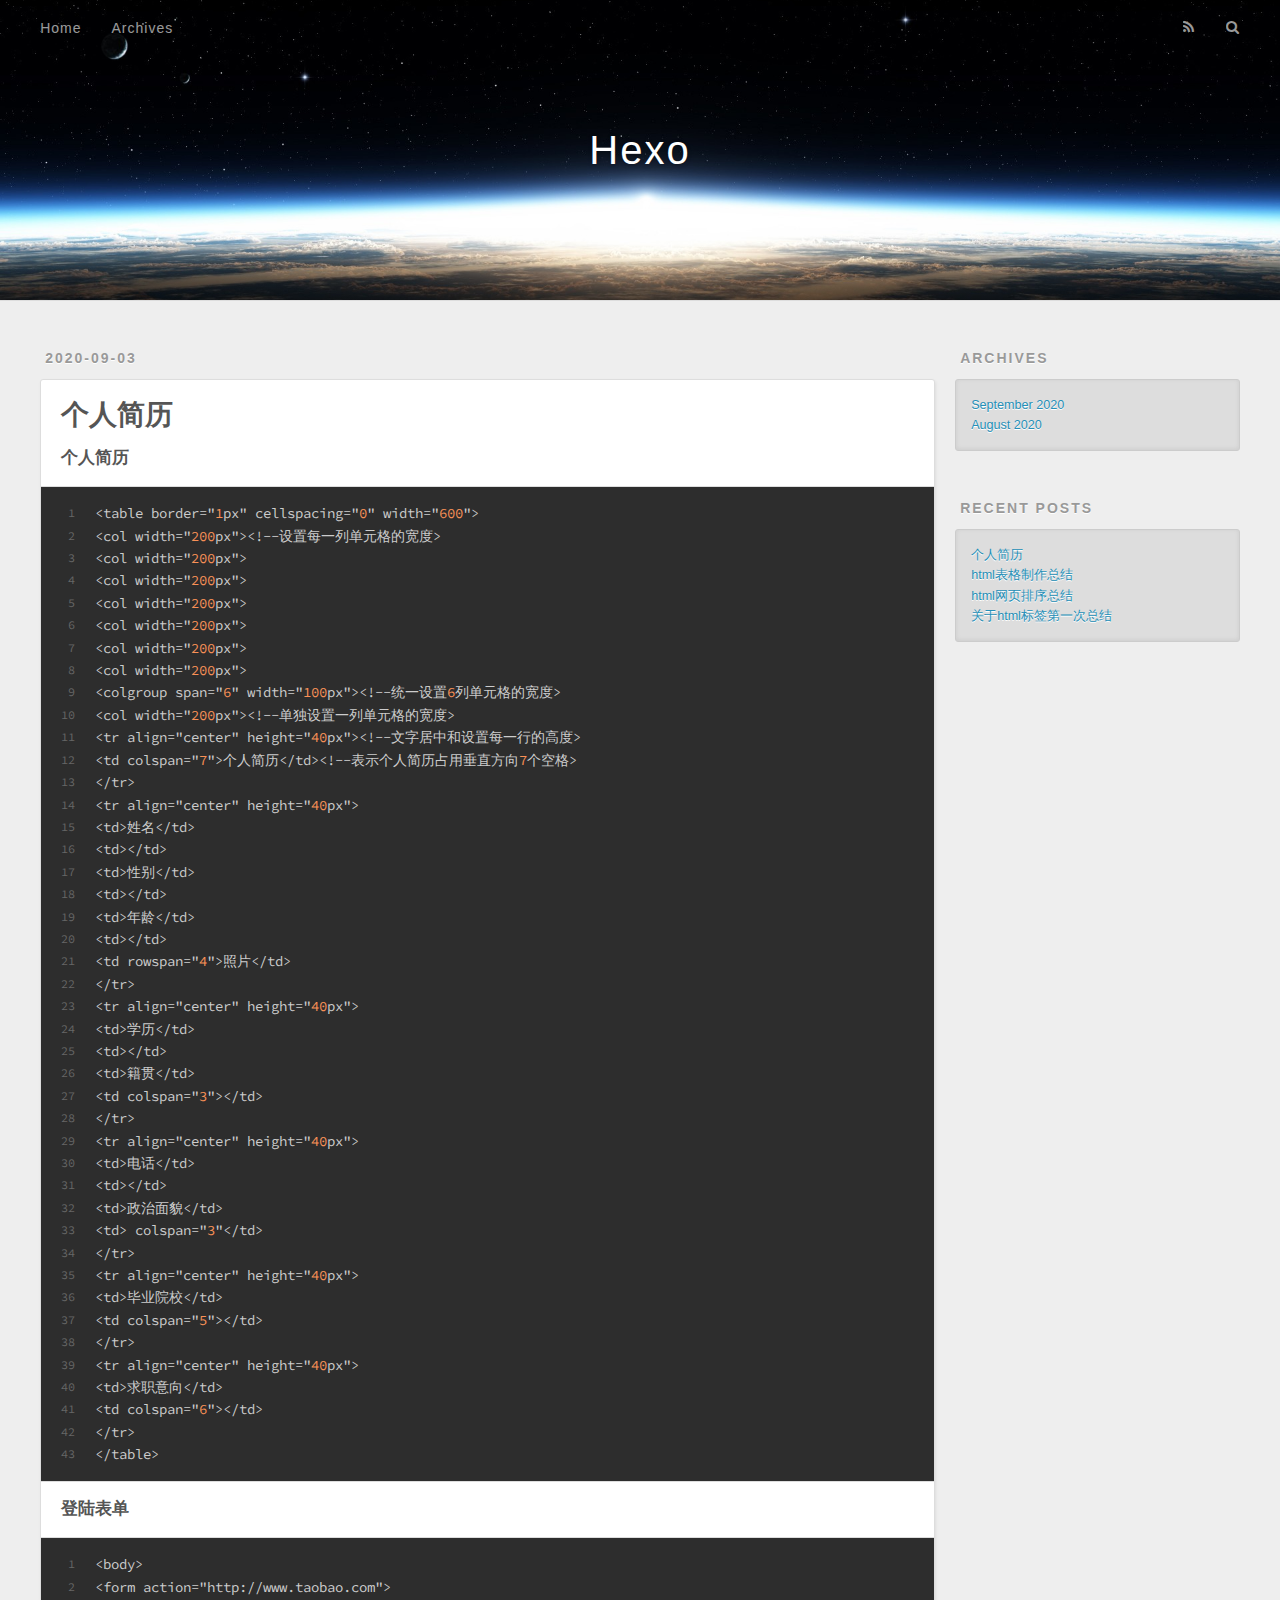
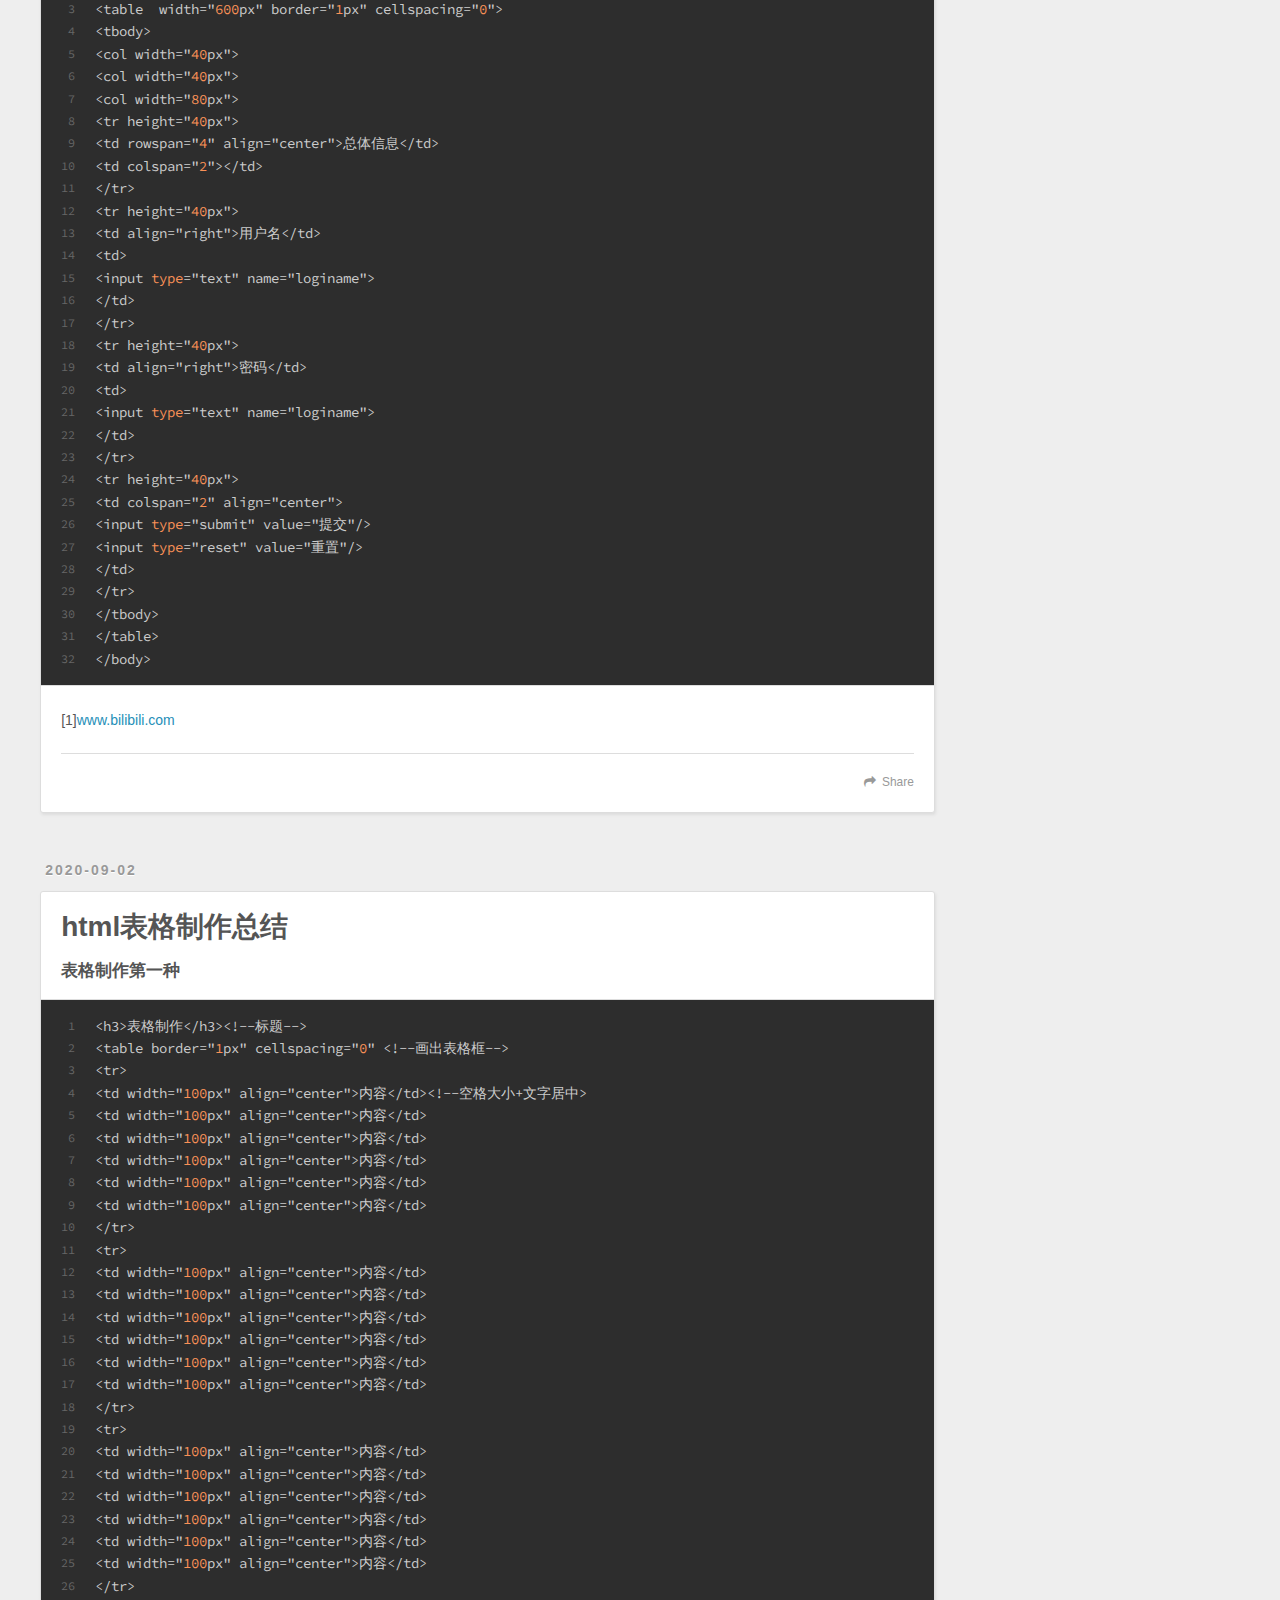
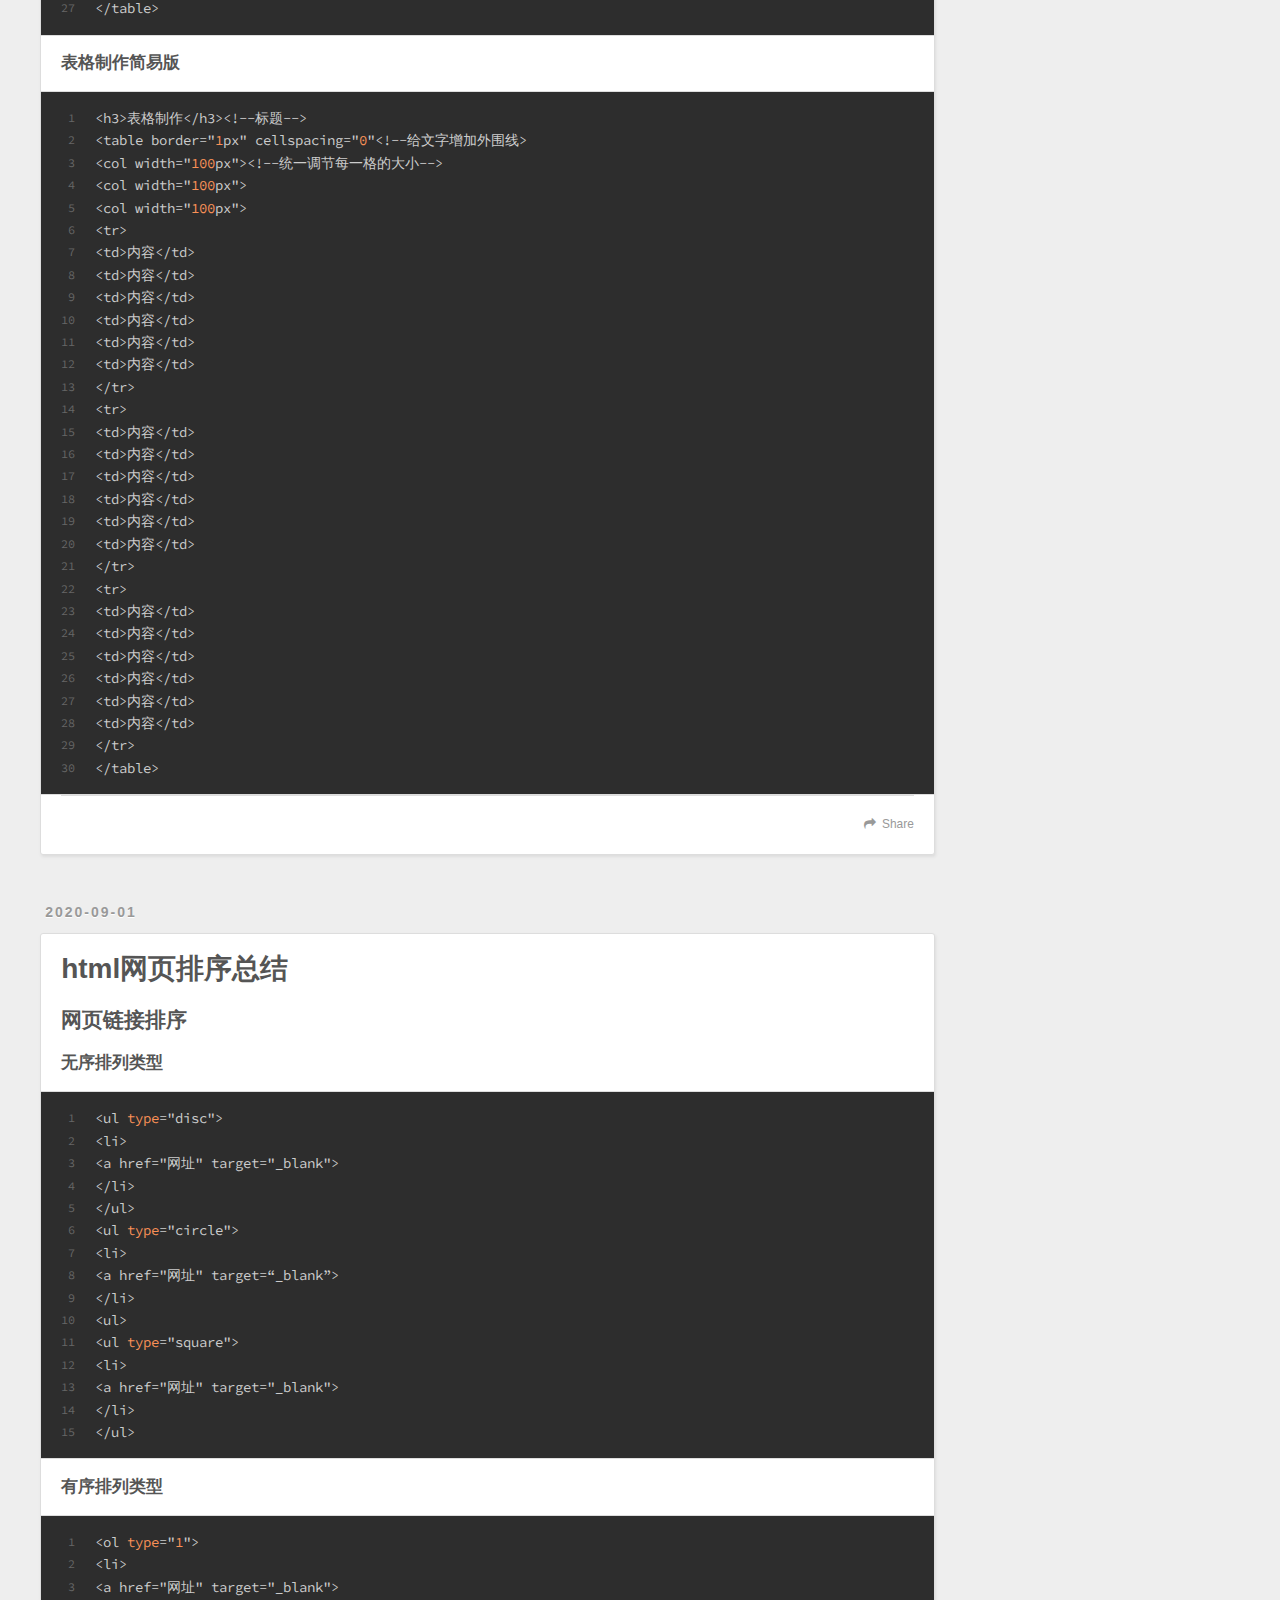
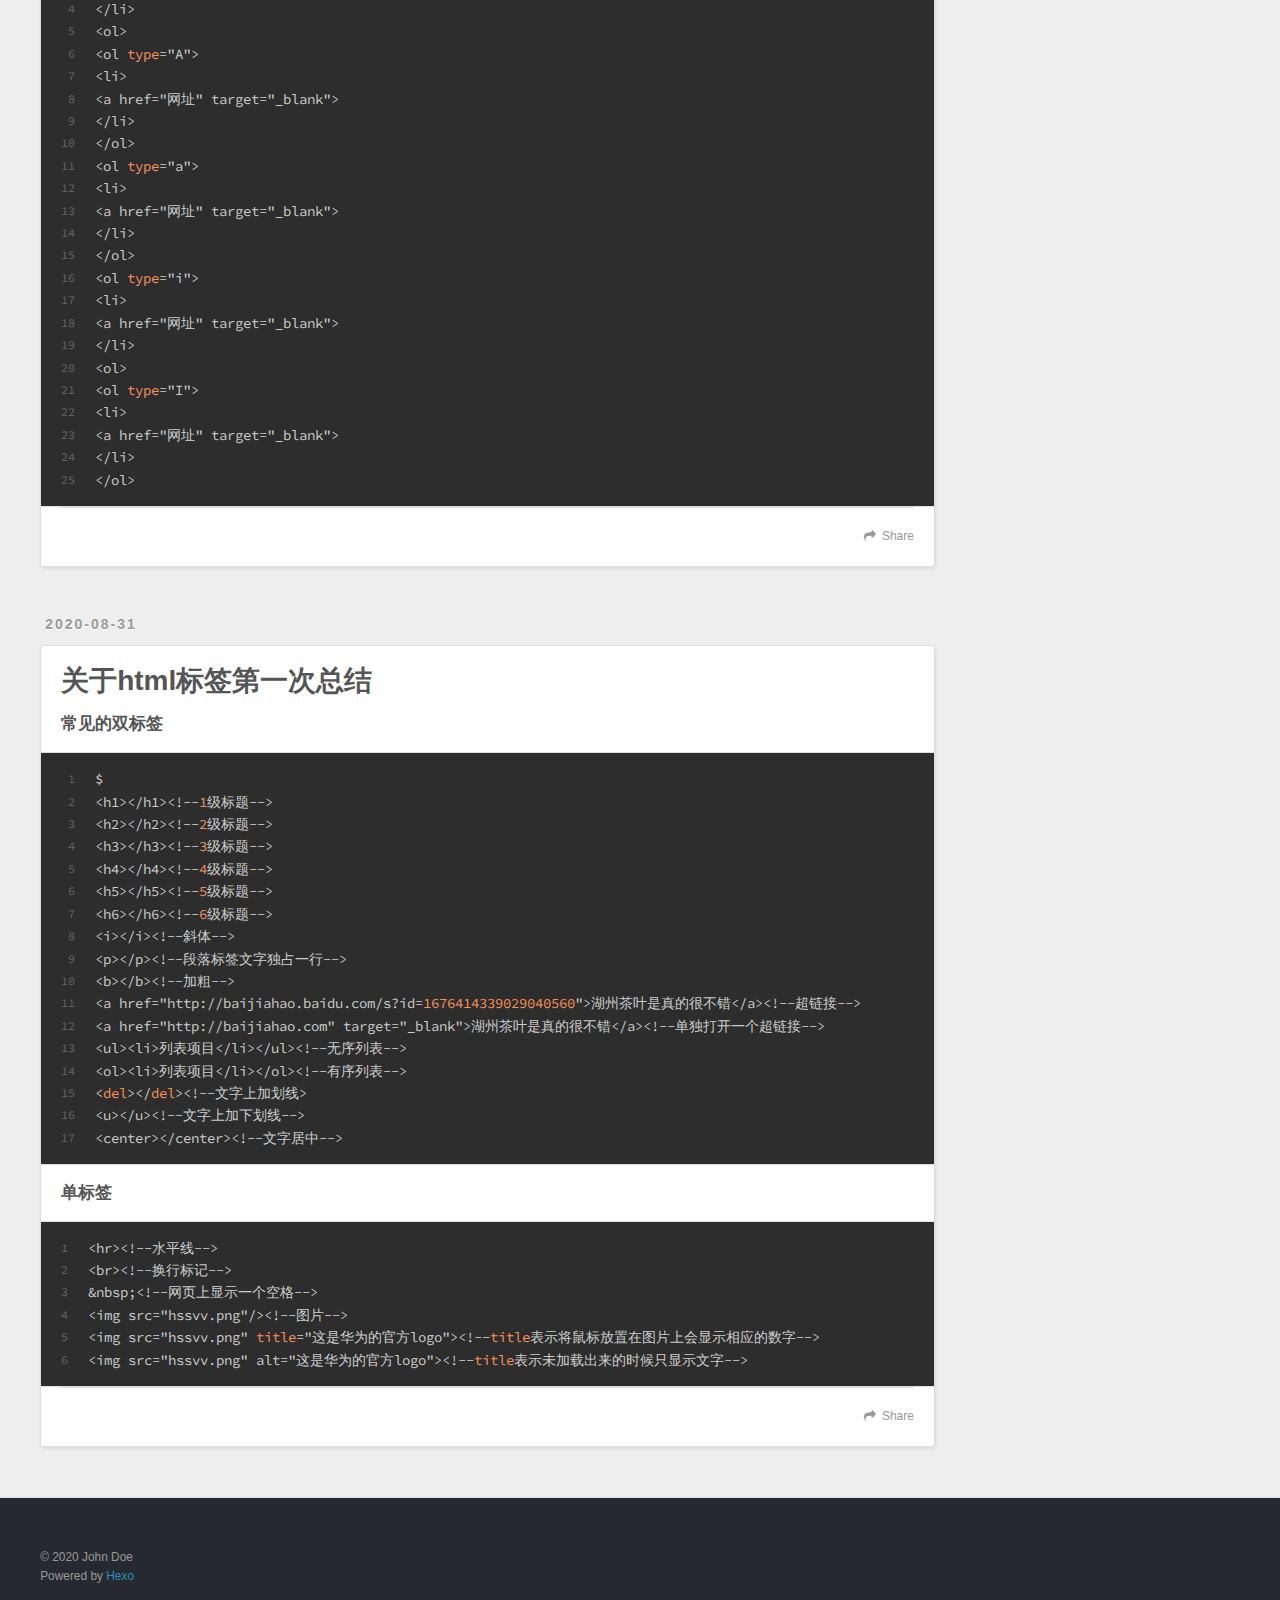
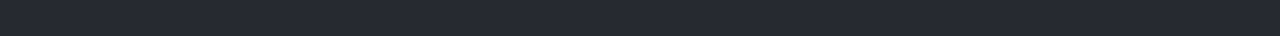
==== index.html @ 6d87da8f "Site updated: 2020-09-03 15:52:38" ====
<!DOCTYPE html>
<html>
<head>
  <meta charset="utf-8">
  

  
  <title>Hexo</title>
  <meta name="viewport" content="width=device-width, initial-scale=1, maximum-scale=1">
  <meta property="og:type" content="website">
<meta property="og:title" content="Hexo">
<meta property="og:url" content="http://example.com/index.html">
<meta property="og:site_name" content="Hexo">
<meta property="og:locale" content="en_US">
<meta property="article:author" content="John Doe">
<meta name="twitter:card" content="summary">
  
    <link rel="alternate" href="/atom.xml" title="Hexo" type="application/atom+xml">
  
  
    <link rel="icon" href="/favicon.png">
  
  
    <link href="//fonts.googleapis.com/css?family=Source+Code+Pro" rel="stylesheet" type="text/css">
  
  
<link rel="stylesheet" href="/css/style.css">

<meta name="generator" content="Hexo 5.1.1"></head>

<body>
  <div id="container">
    <div id="wrap">
      <header id="header">
  <div id="banner"></div>
  <div id="header-outer" class="outer">
    <div id="header-title" class="inner">
      <h1 id="logo-wrap">
        <a href="/" id="logo">Hexo</a>
      </h1>
      
    </div>
    <div id="header-inner" class="inner">
      <nav id="main-nav">
        <a id="main-nav-toggle" class="nav-icon"></a>
        
          <a class="main-nav-link" href="/">Home</a>
        
          <a class="main-nav-link" href="/archives">Archives</a>
        
      </nav>
      <nav id="sub-nav">
        
          <a id="nav-rss-link" class="nav-icon" href="/atom.xml" title="RSS Feed"></a>
        
        <a id="nav-search-btn" class="nav-icon" title="Search"></a>
      </nav>
      <div id="search-form-wrap">
        <form action="//google.com/search" method="get" accept-charset="UTF-8" class="search-form"><input type="search" name="q" class="search-form-input" placeholder="Search"><button type="submit" class="search-form-submit">&#xF002;</button><input type="hidden" name="sitesearch" value="http://example.com"></form>
      </div>
    </div>
  </div>
</header>
      <div class="outer">
        <section id="main">
  
    <article id="post-个人简历" class="article article-type-post" itemscope itemprop="blogPost">
  <div class="article-meta">
    <a href="/2020/09/03/%E4%B8%AA%E4%BA%BA%E7%AE%80%E5%8E%86/" class="article-date">
  <time datetime="2020-09-03T00:51:09.000Z" itemprop="datePublished">2020-09-03</time>
</a>
    
  </div>
  <div class="article-inner">
    
    
      <header class="article-header">
        
  
    <h1 itemprop="name">
      <a class="article-title" href="/2020/09/03/%E4%B8%AA%E4%BA%BA%E7%AE%80%E5%8E%86/">个人简历</a>
    </h1>
  

      </header>
    
    <div class="article-entry" itemprop="articleBody">
      
        <h4 id="个人简历"><a href="#个人简历" class="headerlink" title="个人简历"></a>个人简历</h4><figure class="highlight bat"><table><tr><td class="gutter"><pre><span class="line">1</span><br><span class="line">2</span><br><span class="line">3</span><br><span class="line">4</span><br><span class="line">5</span><br><span class="line">6</span><br><span class="line">7</span><br><span class="line">8</span><br><span class="line">9</span><br><span class="line">10</span><br><span class="line">11</span><br><span class="line">12</span><br><span class="line">13</span><br><span class="line">14</span><br><span class="line">15</span><br><span class="line">16</span><br><span class="line">17</span><br><span class="line">18</span><br><span class="line">19</span><br><span class="line">20</span><br><span class="line">21</span><br><span class="line">22</span><br><span class="line">23</span><br><span class="line">24</span><br><span class="line">25</span><br><span class="line">26</span><br><span class="line">27</span><br><span class="line">28</span><br><span class="line">29</span><br><span class="line">30</span><br><span class="line">31</span><br><span class="line">32</span><br><span class="line">33</span><br><span class="line">34</span><br><span class="line">35</span><br><span class="line">36</span><br><span class="line">37</span><br><span class="line">38</span><br><span class="line">39</span><br><span class="line">40</span><br><span class="line">41</span><br><span class="line">42</span><br><span class="line">43</span><br></pre></td><td class="code"><pre><span class="line">&lt;table border=&quot;<span class="number">1</span>px&quot; cellspacing=&quot;<span class="number">0</span>&quot; width=&quot;<span class="number">600</span>&quot;&gt;</span><br><span class="line">&lt;col width=&quot;<span class="number">200</span>px&quot;&gt;&lt;!--设置每一列单元格的宽度&gt;</span><br><span class="line">&lt;col width=&quot;<span class="number">200</span>px&quot;&gt;</span><br><span class="line">&lt;col width=&quot;<span class="number">200</span>px&quot;&gt;</span><br><span class="line">&lt;col width=&quot;<span class="number">200</span>px&quot;&gt;</span><br><span class="line">&lt;col width=&quot;<span class="number">200</span>px&quot;&gt;</span><br><span class="line">&lt;col width=&quot;<span class="number">200</span>px&quot;&gt;</span><br><span class="line">&lt;col width=&quot;<span class="number">200</span>px&quot;&gt;</span><br><span class="line">&lt;colgroup span=&quot;<span class="number">6</span>&quot; width=&quot;<span class="number">100</span>px&quot;&gt;&lt;!--统一设置<span class="number">6</span>列单元格的宽度&gt;</span><br><span class="line">&lt;col width=&quot;<span class="number">200</span>px&quot;&gt;&lt;!--单独设置一列单元格的宽度&gt;</span><br><span class="line">&lt;tr align=&quot;center&quot; height=&quot;<span class="number">40</span>px&quot;&gt;&lt;!--文字居中和设置每一行的高度&gt;</span><br><span class="line">&lt;td colspan=&quot;<span class="number">7</span>&quot;&gt;个人简历&lt;/td&gt;&lt;!--表示个人简历占用垂直方向<span class="number">7</span>个空格&gt;</span><br><span class="line">&lt;/tr&gt;</span><br><span class="line">&lt;tr align=&quot;center&quot; height=&quot;<span class="number">40</span>px&quot;&gt;</span><br><span class="line">&lt;td&gt;姓名&lt;/td&gt;</span><br><span class="line">&lt;td&gt;&lt;/td&gt;</span><br><span class="line">&lt;td&gt;性别&lt;/td&gt;</span><br><span class="line">&lt;td&gt;&lt;/td&gt;</span><br><span class="line">&lt;td&gt;年龄&lt;/td&gt;</span><br><span class="line">&lt;td&gt;&lt;/td&gt;</span><br><span class="line">&lt;td rowspan=&quot;<span class="number">4</span>&quot;&gt;照片&lt;/td&gt;</span><br><span class="line">&lt;/tr&gt;</span><br><span class="line">&lt;tr align=&quot;center&quot; height=&quot;<span class="number">40</span>px&quot;&gt;</span><br><span class="line">&lt;td&gt;学历&lt;/td&gt;</span><br><span class="line">&lt;td&gt;&lt;/td&gt;</span><br><span class="line">&lt;td&gt;籍贯&lt;/td&gt;</span><br><span class="line">&lt;td colspan=&quot;<span class="number">3</span>&quot;&gt;&lt;/td&gt;</span><br><span class="line">&lt;/tr&gt;</span><br><span class="line">&lt;tr align=&quot;center&quot; height=&quot;<span class="number">40</span>px&quot;&gt;</span><br><span class="line">&lt;td&gt;电话&lt;/td&gt;</span><br><span class="line">&lt;td&gt;&lt;/td&gt;</span><br><span class="line">&lt;td&gt;政治面貌&lt;/td&gt;</span><br><span class="line">&lt;td&gt; colspan=&quot;<span class="number">3</span>&quot;&lt;/td&gt;</span><br><span class="line">&lt;/tr&gt;</span><br><span class="line">&lt;tr align=&quot;center&quot; height=&quot;<span class="number">40</span>px&quot;&gt;</span><br><span class="line">&lt;td&gt;毕业院校&lt;/td&gt;</span><br><span class="line">&lt;td colspan=&quot;<span class="number">5</span>&quot;&gt;&lt;/td&gt;</span><br><span class="line">&lt;/tr&gt;</span><br><span class="line">&lt;tr align=&quot;center&quot; height=&quot;<span class="number">40</span>px&quot;&gt;</span><br><span class="line">&lt;td&gt;求职意向&lt;/td&gt;</span><br><span class="line">&lt;td colspan=&quot;<span class="number">6</span>&quot;&gt;&lt;/td&gt;</span><br><span class="line">&lt;/tr&gt;</span><br><span class="line">&lt;/table&gt;</span><br></pre></td></tr></table></figure>
<h4 id="登陆表单"><a href="#登陆表单" class="headerlink" title="登陆表单"></a>登陆表单</h4><figure class="highlight bat"><table><tr><td class="gutter"><pre><span class="line">1</span><br><span class="line">2</span><br><span class="line">3</span><br><span class="line">4</span><br><span class="line">5</span><br><span class="line">6</span><br><span class="line">7</span><br><span class="line">8</span><br><span class="line">9</span><br><span class="line">10</span><br><span class="line">11</span><br><span class="line">12</span><br><span class="line">13</span><br><span class="line">14</span><br><span class="line">15</span><br><span class="line">16</span><br><span class="line">17</span><br><span class="line">18</span><br><span class="line">19</span><br><span class="line">20</span><br><span class="line">21</span><br><span class="line">22</span><br><span class="line">23</span><br><span class="line">24</span><br><span class="line">25</span><br><span class="line">26</span><br><span class="line">27</span><br><span class="line">28</span><br><span class="line">29</span><br><span class="line">30</span><br><span class="line">31</span><br><span class="line">32</span><br></pre></td><td class="code"><pre><span class="line">&lt;body&gt;</span><br><span class="line">&lt;form action=&quot;http://www.taobao.com&quot;&gt;</span><br><span class="line">&lt;table  width=&quot;<span class="number">600</span>px&quot; border=&quot;<span class="number">1</span>px&quot; cellspacing=&quot;<span class="number">0</span>&quot;&gt;</span><br><span class="line">&lt;tbody&gt;</span><br><span class="line">&lt;col width=&quot;<span class="number">40</span>px&quot;&gt;</span><br><span class="line">&lt;col width=&quot;<span class="number">40</span>px&quot;&gt;</span><br><span class="line">&lt;col width=&quot;<span class="number">80</span>px&quot;&gt;</span><br><span class="line">&lt;tr height=&quot;<span class="number">40</span>px&quot;&gt; </span><br><span class="line">&lt;td rowspan=&quot;<span class="number">4</span>&quot; align=&quot;center&quot;&gt;总体信息&lt;/td&gt;</span><br><span class="line">&lt;td colspan=&quot;<span class="number">2</span>&quot;&gt;&lt;/td&gt;</span><br><span class="line">&lt;/tr&gt;</span><br><span class="line">&lt;tr height=&quot;<span class="number">40</span>px&quot;&gt; </span><br><span class="line">&lt;td align=&quot;right&quot;&gt;用户名&lt;/td&gt;</span><br><span class="line">&lt;td&gt;</span><br><span class="line">&lt;input <span class="built_in">type</span>=&quot;text&quot; name=&quot;loginame&quot;&gt;</span><br><span class="line">&lt;/td&gt;</span><br><span class="line">&lt;/tr&gt;</span><br><span class="line">&lt;tr height=&quot;<span class="number">40</span>px&quot;&gt; </span><br><span class="line">&lt;td align=&quot;right&quot;&gt;密码&lt;/td&gt;</span><br><span class="line">&lt;td&gt;</span><br><span class="line">&lt;input <span class="built_in">type</span>=&quot;text&quot; name=&quot;loginame&quot;&gt;</span><br><span class="line">&lt;/td&gt;</span><br><span class="line">&lt;/tr&gt;</span><br><span class="line">&lt;tr height=&quot;<span class="number">40</span>px&quot;&gt; </span><br><span class="line">&lt;td colspan=&quot;<span class="number">2</span>&quot; align=&quot;center&quot;&gt;</span><br><span class="line">&lt;input <span class="built_in">type</span>=&quot;submit&quot; value=&quot;提交&quot;/&gt;</span><br><span class="line">&lt;input <span class="built_in">type</span>=&quot;reset&quot; value=&quot;重置&quot;/&gt;</span><br><span class="line">&lt;/td&gt;</span><br><span class="line">&lt;/tr&gt;</span><br><span class="line">&lt;/tbody&gt;</span><br><span class="line">&lt;/table&gt;</span><br><span class="line">&lt;/body&gt;</span><br></pre></td></tr></table></figure>
<p>[1]<a target="_blank" rel="noopener" href="http://www.bilibili.com/">www.bilibili.com</a></p>

      
    </div>
    <footer class="article-footer">
      <a data-url="http://example.com/2020/09/03/%E4%B8%AA%E4%BA%BA%E7%AE%80%E5%8E%86/" data-id="ckemht67a000294qw39z13kzw" class="article-share-link">Share</a>
      
      
    </footer>
  </div>
  
</article>


  
    <article id="post-html表格制作" class="article article-type-post" itemscope itemprop="blogPost">
  <div class="article-meta">
    <a href="/2020/09/02/html%E8%A1%A8%E6%A0%BC%E5%88%B6%E4%BD%9C/" class="article-date">
  <time datetime="2020-09-02T00:18:30.000Z" itemprop="datePublished">2020-09-02</time>
</a>
    
  </div>
  <div class="article-inner">
    
    
      <header class="article-header">
        
  
    <h1 itemprop="name">
      <a class="article-title" href="/2020/09/02/html%E8%A1%A8%E6%A0%BC%E5%88%B6%E4%BD%9C/">html表格制作总结</a>
    </h1>
  

      </header>
    
    <div class="article-entry" itemprop="articleBody">
      
        <h4 id="表格制作第一种"><a href="#表格制作第一种" class="headerlink" title="表格制作第一种"></a>表格制作第一种</h4><figure class="highlight bat"><table><tr><td class="gutter"><pre><span class="line">1</span><br><span class="line">2</span><br><span class="line">3</span><br><span class="line">4</span><br><span class="line">5</span><br><span class="line">6</span><br><span class="line">7</span><br><span class="line">8</span><br><span class="line">9</span><br><span class="line">10</span><br><span class="line">11</span><br><span class="line">12</span><br><span class="line">13</span><br><span class="line">14</span><br><span class="line">15</span><br><span class="line">16</span><br><span class="line">17</span><br><span class="line">18</span><br><span class="line">19</span><br><span class="line">20</span><br><span class="line">21</span><br><span class="line">22</span><br><span class="line">23</span><br><span class="line">24</span><br><span class="line">25</span><br><span class="line">26</span><br><span class="line">27</span><br></pre></td><td class="code"><pre><span class="line">&lt;h3&gt;表格制作&lt;/h3&gt;&lt;!--标题--&gt;</span><br><span class="line">&lt;table border=&quot;<span class="number">1</span>px&quot; cellspacing=&quot;<span class="number">0</span>&quot; &lt;!--画出表格框--&gt;</span><br><span class="line">&lt;tr&gt;  </span><br><span class="line">&lt;td width=&quot;<span class="number">100</span>px&quot; align=&quot;center&quot;&gt;内容&lt;/td&gt;&lt;!--空格大小+文字居中&gt;</span><br><span class="line">&lt;td width=&quot;<span class="number">100</span>px&quot; align=&quot;center&quot;&gt;内容&lt;/td&gt;</span><br><span class="line">&lt;td width=&quot;<span class="number">100</span>px&quot; align=&quot;center&quot;&gt;内容&lt;/td&gt;</span><br><span class="line">&lt;td width=&quot;<span class="number">100</span>px&quot; align=&quot;center&quot;&gt;内容&lt;/td&gt;</span><br><span class="line">&lt;td width=&quot;<span class="number">100</span>px&quot; align=&quot;center&quot;&gt;内容&lt;/td&gt;</span><br><span class="line">&lt;td width=&quot;<span class="number">100</span>px&quot; align=&quot;center&quot;&gt;内容&lt;/td&gt;</span><br><span class="line">&lt;/tr&gt;</span><br><span class="line">&lt;tr&gt;  </span><br><span class="line">&lt;td width=&quot;<span class="number">100</span>px&quot; align=&quot;center&quot;&gt;内容&lt;/td&gt;</span><br><span class="line">&lt;td width=&quot;<span class="number">100</span>px&quot; align=&quot;center&quot;&gt;内容&lt;/td&gt;</span><br><span class="line">&lt;td width=&quot;<span class="number">100</span>px&quot; align=&quot;center&quot;&gt;内容&lt;/td&gt;</span><br><span class="line">&lt;td width=&quot;<span class="number">100</span>px&quot; align=&quot;center&quot;&gt;内容&lt;/td&gt;</span><br><span class="line">&lt;td width=&quot;<span class="number">100</span>px&quot; align=&quot;center&quot;&gt;内容&lt;/td&gt;</span><br><span class="line">&lt;td width=&quot;<span class="number">100</span>px&quot; align=&quot;center&quot;&gt;内容&lt;/td&gt;</span><br><span class="line">&lt;/tr&gt;</span><br><span class="line">&lt;tr&gt;  </span><br><span class="line">&lt;td width=&quot;<span class="number">100</span>px&quot; align=&quot;center&quot;&gt;内容&lt;/td&gt;</span><br><span class="line">&lt;td width=&quot;<span class="number">100</span>px&quot; align=&quot;center&quot;&gt;内容&lt;/td&gt;</span><br><span class="line">&lt;td width=&quot;<span class="number">100</span>px&quot; align=&quot;center&quot;&gt;内容&lt;/td&gt;</span><br><span class="line">&lt;td width=&quot;<span class="number">100</span>px&quot; align=&quot;center&quot;&gt;内容&lt;/td&gt;</span><br><span class="line">&lt;td width=&quot;<span class="number">100</span>px&quot; align=&quot;center&quot;&gt;内容&lt;/td&gt;</span><br><span class="line">&lt;td width=&quot;<span class="number">100</span>px&quot; align=&quot;center&quot;&gt;内容&lt;/td&gt;</span><br><span class="line">&lt;/tr&gt;</span><br><span class="line">&lt;/table&gt;</span><br></pre></td></tr></table></figure>
<h4 id="表格制作简易版"><a href="#表格制作简易版" class="headerlink" title="表格制作简易版"></a>表格制作简易版</h4><figure class="highlight bat"><table><tr><td class="gutter"><pre><span class="line">1</span><br><span class="line">2</span><br><span class="line">3</span><br><span class="line">4</span><br><span class="line">5</span><br><span class="line">6</span><br><span class="line">7</span><br><span class="line">8</span><br><span class="line">9</span><br><span class="line">10</span><br><span class="line">11</span><br><span class="line">12</span><br><span class="line">13</span><br><span class="line">14</span><br><span class="line">15</span><br><span class="line">16</span><br><span class="line">17</span><br><span class="line">18</span><br><span class="line">19</span><br><span class="line">20</span><br><span class="line">21</span><br><span class="line">22</span><br><span class="line">23</span><br><span class="line">24</span><br><span class="line">25</span><br><span class="line">26</span><br><span class="line">27</span><br><span class="line">28</span><br><span class="line">29</span><br><span class="line">30</span><br></pre></td><td class="code"><pre><span class="line">&lt;h3&gt;表格制作&lt;/h3&gt;&lt;!--标题--&gt;</span><br><span class="line">&lt;table border=&quot;<span class="number">1</span>px&quot; cellspacing=&quot;<span class="number">0</span>&quot;&lt;!--给文字增加外围线&gt;</span><br><span class="line">&lt;col width=&quot;<span class="number">100</span>px&quot;&gt;&lt;!--统一调节每一格的大小--&gt;</span><br><span class="line">&lt;col width=&quot;<span class="number">100</span>px&quot;&gt;</span><br><span class="line">&lt;col width=&quot;<span class="number">100</span>px&quot;&gt;</span><br><span class="line">&lt;tr&gt;  </span><br><span class="line">&lt;td&gt;内容&lt;/td&gt;</span><br><span class="line">&lt;td&gt;内容&lt;/td&gt;</span><br><span class="line">&lt;td&gt;内容&lt;/td&gt;</span><br><span class="line">&lt;td&gt;内容&lt;/td&gt;</span><br><span class="line">&lt;td&gt;内容&lt;/td&gt;</span><br><span class="line">&lt;td&gt;内容&lt;/td&gt;</span><br><span class="line">&lt;/tr&gt;</span><br><span class="line">&lt;tr&gt;  </span><br><span class="line">&lt;td&gt;内容&lt;/td&gt;</span><br><span class="line">&lt;td&gt;内容&lt;/td&gt;</span><br><span class="line">&lt;td&gt;内容&lt;/td&gt;</span><br><span class="line">&lt;td&gt;内容&lt;/td&gt;</span><br><span class="line">&lt;td&gt;内容&lt;/td&gt;	</span><br><span class="line">&lt;td&gt;内容&lt;/td&gt;</span><br><span class="line">&lt;/tr&gt;</span><br><span class="line">&lt;tr&gt;  </span><br><span class="line">&lt;td&gt;内容&lt;/td&gt;</span><br><span class="line">&lt;td&gt;内容&lt;/td&gt;</span><br><span class="line">&lt;td&gt;内容&lt;/td&gt;</span><br><span class="line">&lt;td&gt;内容&lt;/td&gt;</span><br><span class="line">&lt;td&gt;内容&lt;/td&gt;</span><br><span class="line">&lt;td&gt;内容&lt;/td&gt;</span><br><span class="line">&lt;/tr&gt;</span><br><span class="line">&lt;/table&gt;</span><br></pre></td></tr></table></figure>
      
    </div>
    <footer class="article-footer">
      <a data-url="http://example.com/2020/09/02/html%E8%A1%A8%E6%A0%BC%E5%88%B6%E4%BD%9C/" data-id="ckemht678000194qwg7jk7jvl" class="article-share-link">Share</a>
      
      
    </footer>
  </div>
  
</article>


  
    <article id="post-html网页排序总结" class="article article-type-post" itemscope itemprop="blogPost">
  <div class="article-meta">
    <a href="/2020/09/01/html%E7%BD%91%E9%A1%B5%E6%8E%92%E5%BA%8F%E6%80%BB%E7%BB%93/" class="article-date">
  <time datetime="2020-09-01T05:44:02.000Z" itemprop="datePublished">2020-09-01</time>
</a>
    
  </div>
  <div class="article-inner">
    
    
      <header class="article-header">
        
  
    <h1 itemprop="name">
      <a class="article-title" href="/2020/09/01/html%E7%BD%91%E9%A1%B5%E6%8E%92%E5%BA%8F%E6%80%BB%E7%BB%93/">html网页排序总结</a>
    </h1>
  

      </header>
    
    <div class="article-entry" itemprop="articleBody">
      
        <h2 id="网页链接排序"><a href="#网页链接排序" class="headerlink" title="网页链接排序"></a>网页链接排序</h2><h4 id="无序排列类型"><a href="#无序排列类型" class="headerlink" title="无序排列类型"></a>无序排列类型</h4><figure class="highlight bat"><table><tr><td class="gutter"><pre><span class="line">1</span><br><span class="line">2</span><br><span class="line">3</span><br><span class="line">4</span><br><span class="line">5</span><br><span class="line">6</span><br><span class="line">7</span><br><span class="line">8</span><br><span class="line">9</span><br><span class="line">10</span><br><span class="line">11</span><br><span class="line">12</span><br><span class="line">13</span><br><span class="line">14</span><br><span class="line">15</span><br></pre></td><td class="code"><pre><span class="line">&lt;ul <span class="built_in">type</span>=&quot;disc&quot;&gt;</span><br><span class="line">&lt;li&gt;</span><br><span class="line">&lt;a href=&quot;网址&quot; target=&quot;_blank&quot;&gt;</span><br><span class="line">&lt;/li&gt;</span><br><span class="line">&lt;/ul&gt;</span><br><span class="line">&lt;ul <span class="built_in">type</span>=&quot;circle&quot;&gt;</span><br><span class="line">&lt;li&gt;</span><br><span class="line">&lt;a href=&quot;网址&quot; target=“_blank”&gt;</span><br><span class="line">&lt;/li&gt;</span><br><span class="line">&lt;ul&gt;</span><br><span class="line">&lt;ul <span class="built_in">type</span>=&quot;square&quot;&gt;</span><br><span class="line">&lt;li&gt; </span><br><span class="line">&lt;a href=&quot;网址&quot; target=&quot;_blank&quot;&gt;</span><br><span class="line">&lt;/li&gt;</span><br><span class="line">&lt;/ul&gt;</span><br></pre></td></tr></table></figure>
<h4 id="有序排列类型"><a href="#有序排列类型" class="headerlink" title="有序排列类型"></a>有序排列类型</h4><figure class="highlight bat"><table><tr><td class="gutter"><pre><span class="line">1</span><br><span class="line">2</span><br><span class="line">3</span><br><span class="line">4</span><br><span class="line">5</span><br><span class="line">6</span><br><span class="line">7</span><br><span class="line">8</span><br><span class="line">9</span><br><span class="line">10</span><br><span class="line">11</span><br><span class="line">12</span><br><span class="line">13</span><br><span class="line">14</span><br><span class="line">15</span><br><span class="line">16</span><br><span class="line">17</span><br><span class="line">18</span><br><span class="line">19</span><br><span class="line">20</span><br><span class="line">21</span><br><span class="line">22</span><br><span class="line">23</span><br><span class="line">24</span><br><span class="line">25</span><br></pre></td><td class="code"><pre><span class="line">&lt;ol <span class="built_in">type</span>=&quot;<span class="number">1</span>&quot;&gt;</span><br><span class="line">&lt;li&gt;</span><br><span class="line">&lt;a href=&quot;网址&quot; target=&quot;_blank&quot;&gt;</span><br><span class="line">&lt;/li&gt;</span><br><span class="line">&lt;ol&gt;</span><br><span class="line">&lt;ol <span class="built_in">type</span>=&quot;A&quot;&gt;</span><br><span class="line">&lt;li&gt;</span><br><span class="line">&lt;a href=&quot;网址&quot; target=&quot;_blank&quot;&gt;</span><br><span class="line">&lt;/li&gt;</span><br><span class="line">&lt;/ol&gt;</span><br><span class="line">&lt;ol <span class="built_in">type</span>=&quot;a&quot;&gt;</span><br><span class="line">&lt;li&gt;</span><br><span class="line">&lt;a href=&quot;网址&quot; target=&quot;_blank&quot;&gt;</span><br><span class="line">&lt;/li&gt;</span><br><span class="line">&lt;/ol&gt;</span><br><span class="line">&lt;ol <span class="built_in">type</span>=&quot;i&quot;&gt;</span><br><span class="line">&lt;li&gt;</span><br><span class="line">&lt;a href=&quot;网址&quot; target=&quot;_blank&quot;&gt;</span><br><span class="line">&lt;/li&gt;</span><br><span class="line">&lt;ol&gt;</span><br><span class="line">&lt;ol <span class="built_in">type</span>=&quot;I&quot;&gt;</span><br><span class="line">&lt;li&gt;</span><br><span class="line">&lt;a href=&quot;网址&quot; target=&quot;_blank&quot;&gt;</span><br><span class="line">&lt;/li&gt;</span><br><span class="line">&lt;/ol&gt;</span><br></pre></td></tr></table></figure>
      
    </div>
    <footer class="article-footer">
      <a data-url="http://example.com/2020/09/01/html%E7%BD%91%E9%A1%B5%E6%8E%92%E5%BA%8F%E6%80%BB%E7%BB%93/" data-id="ckemht670000094qw9gxa8gyz" class="article-share-link">Share</a>
      
      
    </footer>
  </div>
  
</article>


  
    <article id="post-关于html标签第一次总结" class="article article-type-post" itemscope itemprop="blogPost">
  <div class="article-meta">
    <a href="/2020/08/31/%E5%85%B3%E4%BA%8Ehtml%E6%A0%87%E7%AD%BE%E7%AC%AC%E4%B8%80%E6%AC%A1%E6%80%BB%E7%BB%93/" class="article-date">
  <time datetime="2020-08-31T05:42:04.000Z" itemprop="datePublished">2020-08-31</time>
</a>
    
  </div>
  <div class="article-inner">
    
    
      <header class="article-header">
        
  
    <h1 itemprop="name">
      <a class="article-title" href="/2020/08/31/%E5%85%B3%E4%BA%8Ehtml%E6%A0%87%E7%AD%BE%E7%AC%AC%E4%B8%80%E6%AC%A1%E6%80%BB%E7%BB%93/">关于html标签第一次总结</a>
    </h1>
  

      </header>
    
    <div class="article-entry" itemprop="articleBody">
      
        <h4 id="常见的双标签"><a href="#常见的双标签" class="headerlink" title="常见的双标签"></a>常见的双标签</h4><figure class="highlight bat"><table><tr><td class="gutter"><pre><span class="line">1</span><br><span class="line">2</span><br><span class="line">3</span><br><span class="line">4</span><br><span class="line">5</span><br><span class="line">6</span><br><span class="line">7</span><br><span class="line">8</span><br><span class="line">9</span><br><span class="line">10</span><br><span class="line">11</span><br><span class="line">12</span><br><span class="line">13</span><br><span class="line">14</span><br><span class="line">15</span><br><span class="line">16</span><br><span class="line">17</span><br></pre></td><td class="code"><pre><span class="line">$</span><br><span class="line">&lt;h1&gt;&lt;/h1&gt;&lt;!--<span class="number">1</span>级标题--&gt;</span><br><span class="line">&lt;h2&gt;&lt;/h2&gt;&lt;!--<span class="number">2</span>级标题--&gt;</span><br><span class="line">&lt;h3&gt;&lt;/h3&gt;&lt;!--<span class="number">3</span>级标题--&gt;</span><br><span class="line">&lt;h4&gt;&lt;/h4&gt;&lt;!--<span class="number">4</span>级标题--&gt;</span><br><span class="line">&lt;h5&gt;&lt;/h5&gt;&lt;!--<span class="number">5</span>级标题--&gt;</span><br><span class="line">&lt;h6&gt;&lt;/h6&gt;&lt;!--<span class="number">6</span>级标题--&gt;</span><br><span class="line">&lt;i&gt;&lt;/i&gt;&lt;!--斜体--&gt;</span><br><span class="line">&lt;p&gt;&lt;/p&gt;&lt;!--段落标签文字独占一行--&gt;</span><br><span class="line">&lt;b&gt;&lt;/b&gt;&lt;!--加粗--&gt;</span><br><span class="line">&lt;a href=&quot;http://baijiahao.baidu.com/s?id=<span class="number">1676414339029040560</span>&quot;&gt;湖州茶叶是真的很不错&lt;/a&gt;&lt;!--超链接--&gt;</span><br><span class="line">&lt;a href=&quot;http://baijiahao.com&quot; target=&quot;_blank&quot;&gt;湖州茶叶是真的很不错&lt;/a&gt;&lt;!--单独打开一个超链接--&gt;</span><br><span class="line">&lt;ul&gt;&lt;li&gt;列表项目&lt;/li&gt;&lt;/ul&gt;&lt;!--无序列表--&gt;</span><br><span class="line">&lt;ol&gt;&lt;li&gt;列表项目&lt;/li&gt;&lt;/ol&gt;&lt;!--有序列表--&gt;  </span><br><span class="line">&lt;<span class="built_in">del</span>&gt;&lt;/<span class="built_in">del</span>&gt;&lt;!--文字上加划线&gt;</span><br><span class="line">&lt;u&gt;&lt;/u&gt;&lt;!--文字上加下划线--&gt;</span><br><span class="line">&lt;center&gt;&lt;/center&gt;&lt;!--文字居中--&gt;</span><br></pre></td></tr></table></figure>
<h4 id="单标签"><a href="#单标签" class="headerlink" title="单标签"></a>单标签</h4><figure class="highlight bat"><table><tr><td class="gutter"><pre><span class="line">1</span><br><span class="line">2</span><br><span class="line">3</span><br><span class="line">4</span><br><span class="line">5</span><br><span class="line">6</span><br></pre></td><td class="code"><pre><span class="line">&lt;hr&gt;&lt;!--水平线--&gt;</span><br><span class="line">&lt;br&gt;&lt;!--换行标记--&gt;</span><br><span class="line">&amp;nbsp;&lt;!--网页上显示一个空格--&gt;</span><br><span class="line">&lt;img src=&quot;hssvv.png&quot;/&gt;&lt;!--图片--&gt;</span><br><span class="line">&lt;img src=&quot;hssvv.png&quot; <span class="built_in">title</span>=&quot;这是华为的官方logo&quot;&gt;&lt;!--<span class="built_in">title</span>表示将鼠标放置在图片上会显示相应的数字--&gt;</span><br><span class="line">&lt;img src=&quot;hssvv.png&quot; alt=&quot;这是华为的官方logo&quot;&gt;&lt;!--<span class="built_in">title</span>表示未加载出来的时候只显示文字--&gt;</span><br></pre></td></tr></table></figure>

      
    </div>
    <footer class="article-footer">
      <a data-url="http://example.com/2020/08/31/%E5%85%B3%E4%BA%8Ehtml%E6%A0%87%E7%AD%BE%E7%AC%AC%E4%B8%80%E6%AC%A1%E6%80%BB%E7%BB%93/" data-id="ckemht67b000394qw2esf5v47" class="article-share-link">Share</a>
      
      
    </footer>
  </div>
  
</article>


  


</section>
        
          <aside id="sidebar">
  
    

  
    

  
    
  
    
  <div class="widget-wrap">
    <h3 class="widget-title">Archives</h3>
    <div class="widget">
      <ul class="archive-list"><li class="archive-list-item"><a class="archive-list-link" href="/archives/2020/09/">September 2020</a></li><li class="archive-list-item"><a class="archive-list-link" href="/archives/2020/08/">August 2020</a></li></ul>
    </div>
  </div>


  
    
  <div class="widget-wrap">
    <h3 class="widget-title">Recent Posts</h3>
    <div class="widget">
      <ul>
        
          <li>
            <a href="/2020/09/03/%E4%B8%AA%E4%BA%BA%E7%AE%80%E5%8E%86/">个人简历</a>
          </li>
        
          <li>
            <a href="/2020/09/02/html%E8%A1%A8%E6%A0%BC%E5%88%B6%E4%BD%9C/">html表格制作总结</a>
          </li>
        
          <li>
            <a href="/2020/09/01/html%E7%BD%91%E9%A1%B5%E6%8E%92%E5%BA%8F%E6%80%BB%E7%BB%93/">html网页排序总结</a>
          </li>
        
          <li>
            <a href="/2020/08/31/%E5%85%B3%E4%BA%8Ehtml%E6%A0%87%E7%AD%BE%E7%AC%AC%E4%B8%80%E6%AC%A1%E6%80%BB%E7%BB%93/">关于html标签第一次总结</a>
          </li>
        
      </ul>
    </div>
  </div>

  
</aside>
        
      </div>
      <footer id="footer">
  
  <div class="outer">
    <div id="footer-info" class="inner">
      &copy; 2020 John Doe<br>
      Powered by <a href="http://hexo.io/" target="_blank">Hexo</a>
    </div>
  </div>
</footer>
    </div>
    <nav id="mobile-nav">
  
    <a href="/" class="mobile-nav-link">Home</a>
  
    <a href="/archives" class="mobile-nav-link">Archives</a>
  
</nav>
    

<script src="//ajax.googleapis.com/ajax/libs/jquery/2.0.3/jquery.min.js"></script>


  
<link rel="stylesheet" href="/fancybox/jquery.fancybox.css">

  
<script src="/fancybox/jquery.fancybox.pack.js"></script>




<script src="/js/script.js"></script>




  </div>
</body>
</html>
---- css/style.css ----
body {
  width: 100%;
}
body:before,
body:after {
  content: "";
  display: table;
}
body:after {
  clear: both;
}
html,
body,
div,
span,
applet,
object,
iframe,
h1,
h2,
h3,
h4,
h5,
h6,
p,
blockquote,
pre,
a,
abbr,
acronym,
address,
big,
cite,
code,
del,
dfn,
em,
img,
ins,
kbd,
q,
s,
samp,
small,
strike,
strong,
sub,
sup,
tt,
var,
dl,
dt,
dd,
ol,
ul,
li,
fieldset,
form,
label,
legend,
table,
caption,
tbody,
tfoot,
thead,
tr,
th,
td {
  margin: 0;
  padding: 0;
  border: 0;
  outline: 0;
  font-weight: inherit;
  font-style: inherit;
  font-family: inherit;
  font-size: 100%;
  vertical-align: baseline;
}
body {
  line-height: 1;
  color: #000;
  background: #fff;
}
ol,
ul {
  list-style: none;
}
table {
  border-collapse: separate;
  border-spacing: 0;
  vertical-align: middle;
}
caption,
th,
td {
  text-align: left;
  font-weight: normal;
  vertical-align: middle;
}
a img {
  border: none;
}
input,
button {
  margin: 0;
  padding: 0;
}
input::-moz-focus-inner,
button::-moz-focus-inner {
  border: 0;
  padding: 0;
}
@font-face {
  font-family: FontAwesome;
  font-style: normal;
  font-weight: normal;
  src: url("fonts/fontawesome-webfont.eot?v=#4.0.3");
  src: url("fonts/fontawesome-webfont.eot?#iefix&v=#4.0.3") format("embedded-opentype"), url("fonts/fontawesome-webfont.woff?v=#4.0.3") format("woff"), url("fonts/fontawesome-webfont.ttf?v=#4.0.3") format("truetype"), url("fonts/fontawesome-webfont.svg#fontawesomeregular?v=#4.0.3") format("svg");
}
html,
body,
#container {
  height: 100%;
}
body {
  background: #eee;
  font: 14px -apple-system, BlinkMacSystemFont, "Segoe UI", "Roboto", "Oxygen", "Ubuntu", "Cantarell", "Fira Sans", "Droid Sans", "Helvetica Neue", sans-serif;
  -webkit-text-size-adjust: 100%;
}
.outer {
  max-width: 1220px;
  margin: 0 auto;
  padding: 0 20px;
}
.outer:before,
.outer:after {
  content: "";
  display: table;
}
.outer:after {
  clear: both;
}
.inner {
  display: inline;
  float: left;
  width: 98.33333333333333%;
  margin: 0 0.833333333333333%;
}
.left,
.alignleft {
  float: left;
}
.right,
.alignright {
  float: right;
}
.clear {
  clear: both;
}
#container {
  position: relative;
}
.mobile-nav-on {
  overflow: hidden;
}
#wrap {
  height: 100%;
  width: 100%;
  position: absolute;
  top: 0;
  left: 0;
  -webkit-transition: 0.2s ease-out;
  -moz-transition: 0.2s ease-out;
  -ms-transition: 0.2s ease-out;
  transition: 0.2s ease-out;
  z-index: 1;
  background: #eee;
}
.mobile-nav-on #wrap {
  left: 280px;
}
@media screen and (min-width: 768px) {
  #main {
    display: inline;
    float: left;
    width: 73.33333333333333%;
    margin: 0 0.833333333333333%;
  }
}
.article-date,
.article-category-link,
.archive-year,
.widget-title {
  text-decoration: none;
  text-transform: uppercase;
  letter-spacing: 2px;
  color: #999;
  margin-bottom: 1em;
  margin-left: 5px;
  line-height: 1em;
  text-shadow: 0 1px #fff;
  font-weight: bold;
}
.article-inner,
.archive-article-inner {
  background: #fff;
  -webkit-box-shadow: 1px 2px 3px #ddd;
  box-shadow: 1px 2px 3px #ddd;
  border: 1px solid #ddd;
  border-radius: 3px;
}
.article-entry h1,
.widget h1 {
  font-size: 2em;
}
.article-entry h2,
.widget h2 {
  font-size: 1.5em;
}
.article-entry h3,
.widget h3 {
  font-size: 1.3em;
}
.article-entry h4,
.widget h4 {
  font-size: 1.2em;
}
.article-entry h5,
.widget h5 {
  font-size: 1em;
}
.article-entry h6,
.widget h6 {
  font-size: 1em;
  color: #999;
}
.article-entry hr,
.widget hr {
  border: 1px dashed #ddd;
}
.article-entry strong,
.widget strong {
  font-weight: bold;
}
.article-entry em,
.widget em,
.article-entry cite,
.widget cite {
  font-style: italic;
}
.article-entry sup,
.widget sup,
.article-entry sub,
.widget sub {
  font-size: 0.75em;
  line-height: 0;
  position: relative;
  vertical-align: baseline;
}
.article-entry sup,
.widget sup {
  top: -0.5em;
}
.article-entry sub,
.widget sub {
  bottom: -0.2em;
}
.article-entry small,
.widget small {
  font-size: 0.85em;
}
.article-entry acronym,
.widget acronym,
.article-entry abbr,
.widget abbr {
  border-bottom: 1px dotted;
}
.article-entry ul,
.widget ul,
.article-entry ol,
.widget ol,
.article-entry dl,
.widget dl {
  margin: 0 20px;
  line-height: 1.6em;
}
.article-entry ul ul,
.widget ul ul,
.article-entry ol ul,
.widget ol ul,
.article-entry ul ol,
.widget ul ol,
.article-entry ol ol,
.widget ol ol {
  margin-top: 0;
  margin-bottom: 0;
}
.article-entry ul,
.widget ul {
  list-style: disc;
}
.article-entry ol,
.widget ol {
  list-style: decimal;
}
.article-entry dt,
.widget dt {
  font-weight: bold;
}
#header {
  height: 300px;
  position: relative;
  border-bottom: 1px solid #ddd;
}
#header:before,
#header:after {
  content: "";
  position: absolute;
  left: 0;
  right: 0;
  height: 40px;
}
#header:before {
  top: 0;
  background: -webkit-linear-gradient(rgba(0,0,0,0.2), transparent);
  background: -moz-linear-gradient(rgba(0,0,0,0.2), transparent);
  background: -ms-linear-gradient(rgba(0,0,0,0.2), transparent);
  background: linear-gradient(rgba(0,0,0,0.2), transparent);
}
#header:after {
  bottom: 0;
  background: -webkit-linear-gradient(transparent, rgba(0,0,0,0.2));
  background: -moz-linear-gradient(transparent, rgba(0,0,0,0.2));
  background: -ms-linear-gradient(transparent, rgba(0,0,0,0.2));
  background: linear-gradient(transparent, rgba(0,0,0,0.2));
}
#header-outer {
  height: 100%;
  position: relative;
}
#header-inner {
  position: relative;
  overflow: hidden;
}
#banner {
  position: absolute;
  top: 0;
  left: 0;
  width: 100%;
  height: 100%;
  background: url("images/banner.jpg") center #000;
  -webkit-background-size: cover;
  -moz-background-size: cover;
  background-size: cover;
  z-index: -1;
}
#header-title {
  text-align: center;
  height: 40px;
  position: absolute;
  top: 50%;
  left: 0;
  margin-top: -20px;
}
#logo,
#subtitle {
  text-decoration: none;
  color: #fff;
  font-weight: 300;
  text-shadow: 0 1px 4px rgba(0,0,0,0.3);
}
#logo {
  font-size: 40px;
  line-height: 40px;
  letter-spacing: 2px;
}
#subtitle {
  font-size: 16px;
  line-height: 16px;
  letter-spacing: 1px;
}
#subtitle-wrap {
  margin-top: 16px;
}
#main-nav {
  float: left;
  margin-left: -15px;
}
.nav-icon,
.main-nav-link {
  float: left;
  color: #fff;
  opacity: 0.6;
  text-decoration: none;
  text-shadow: 0 1px rgba(0,0,0,0.2);
  -webkit-transition: opacity 0.2s;
  -moz-transition: opacity 0.2s;
  -ms-transition: opacity 0.2s;
  transition: opacity 0.2s;
  display: block;
  padding: 20px 15px;
}
.nav-icon:hover,
.main-nav-link:hover {
  opacity: 1;
}
.nav-icon {
  font-family: FontAwesome;
  text-align: center;
  font-size: 14px;
  width: 14px;
  height: 14px;
  padding: 20px 15px;
  position: relative;
  cursor: pointer;
}
.main-nav-link {
  font-weight: 300;
  letter-spacing: 1px;
}
@media screen and (max-width: 479px) {
  .main-nav-link {
    display: none;
  }
}
#main-nav-toggle {
  display: none;
}
#main-nav-toggle:before {
  content: "\f0c9";
}
@media screen and (max-width: 479px) {
  #main-nav-toggle {
    display: block;
  }
}
#sub-nav {
  float: right;
  margin-right: -15px;
}
#nav-rss-link:before {
  content: "\f09e";
}
#nav-search-btn:before {
  content: "\f002";
}
#search-form-wrap {
  position: absolute;
  top: 15px;
  width: 150px;
  height: 30px;
  right: -150px;
  opacity: 0;
  -webkit-transition: 0.2s ease-out;
  -moz-transition: 0.2s ease-out;
  -ms-transition: 0.2s ease-out;
  transition: 0.2s ease-out;
}
#search-form-wrap.on {
  opacity: 1;
  right: 0;
}
@media screen and (max-width: 479px) {
  #search-form-wrap {
    width: 100%;
    right: -100%;
  }
}
.search-form {
  position: absolute;
  top: 0;
  left: 0;
  right: 0;
  background: #fff;
  padding: 5px 15px;
  border-radius: 15px;
  -webkit-box-shadow: 0 0 10px rgba(0,0,0,0.3);
  box-shadow: 0 0 10px rgba(0,0,0,0.3);
}
.search-form-input {
  border: none;
  background: none;
  color: #555;
  width: 100%;
  font: 13px -apple-system, BlinkMacSystemFont, "Segoe UI", "Roboto", "Oxygen", "Ubuntu", "Cantarell", "Fira Sans", "Droid Sans", "Helvetica Neue", sans-serif;
  outline: none;
}
.search-form-input::-webkit-search-results-decoration,
.search-form-input::-webkit-search-cancel-button {
  -webkit-appearance: none;
}
.search-form-submit {
  position: absolute;
  top: 50%;
  right: 10px;
  margin-top: -7px;
  font: 13px FontAwesome;
  border: none;
  background: none;
  color: #bbb;
  cursor: pointer;
}
.search-form-submit:hover,
.search-form-submit:focus {
  color: #777;
}
.article {
  margin: 50px 0;
}
.article-inner {
  overflow: hidden;
}
.article-meta:before,
.article-meta:after {
  content: "";
  display: table;
}
.article-meta:after {
  clear: both;
}
.article-date {
  float: left;
}
.article-category {
  float: left;
  line-height: 1em;
  color: #ccc;
  text-shadow: 0 1px #fff;
  margin-left: 8px;
}
.article-category:before {
  content: "\2022";
}
.article-category-link {
  margin: 0 12px 1em;
}
.article-header {
  padding: 20px 20px 0;
}
.article-title {
  text-decoration: none;
  font-size: 2em;
  font-weight: bold;
  color: #555;
  line-height: 1.1em;
  -webkit-transition: color 0.2s;
  -moz-transition: color 0.2s;
  -ms-transition: color 0.2s;
  transition: color 0.2s;
}
a.article-title:hover {
  color: #258fb8;
}
.article-entry {
  color: #555;
  padding: 0 20px;
}
.article-entry:before,
.article-entry:after {
  content: "";
  display: table;
}
.article-entry:after {
  clear: both;
}
.article-entry p,
.article-entry table {
  line-height: 1.6em;
  margin: 1.6em 0;
}
.article-entry h1,
.article-entry h2,
.article-entry h3,
.article-entry h4,
.article-entry h5,
.article-entry h6 {
  font-weight: bold;
}
.article-entry h1,
.article-entry h2,
.article-entry h3,
.article-entry h4,
.article-entry h5,
.article-entry h6 {
  line-height: 1.1em;
  margin: 1.1em 0;
}
.article-entry a {
  color: #258fb8;
  text-decoration: none;
}
.article-entry a:hover {
  text-decoration: underline;
}
.article-entry ul,
.article-entry ol,
.article-entry dl {
  margin-top: 1.6em;
  margin-bottom: 1.6em;
}
.article-entry img,
.article-entry video {
  max-width: 100%;
  height: auto;
  display: block;
  margin: auto;
}
.article-entry iframe {
  border: none;
}
.article-entry table {
  width: 100%;
  border-collapse: collapse;
  border-spacing: 0;
}
.article-entry th {
  font-weight: bold;
  border-bottom: 3px solid #ddd;
  padding-bottom: 0.5em;
}
.article-entry td {
  border-bottom: 1px solid #ddd;
  padding: 10px 0;
}
.article-entry blockquote {
  font-family: Georgia, "Times New Roman", serif;
  font-size: 1.4em;
  margin: 1.6em 20px;
  text-align: center;
}
.article-entry blockquote footer {
  font-size: 14px;
  margin: 1.6em 0;
  font-family: -apple-system, BlinkMacSystemFont, "Segoe UI", "Roboto", "Oxygen", "Ubuntu", "Cantarell", "Fira Sans", "Droid Sans", "Helvetica Neue", sans-serif;
}
.article-entry blockquote footer cite:before {
  content: "—";
  padding: 0 0.5em;
}
.article-entry .pullquote {
  text-align: left;
  width: 45%;
  margin: 0;
}
.article-entry .pullquote.left {
  margin-left: 0.5em;
  margin-right: 1em;
}
.article-entry .pullquote.right {
  margin-right: 0.5em;
  margin-left: 1em;
}
.article-entry .caption {
  color: #999;
  display: block;
  font-size: 0.9em;
  margin-top: 0.5em;
  position: relative;
  text-align: center;
}
.article-entry .video-container {
  position: relative;
  padding-top: 56.25%;
  height: 0;
  overflow: hidden;
}
.article-entry .video-container iframe,
.article-entry .video-container object,
.article-entry .video-container embed {
  position: absolute;
  top: 0;
  left: 0;
  width: 100%;
  height: 100%;
  margin-top: 0;
}
.article-more-link a {
  display: inline-block;
  line-height: 1em;
  padding: 6px 15px;
  border-radius: 15px;
  background: #eee;
  color: #999;
  text-shadow: 0 1px #fff;
  text-decoration: none;
}
.article-more-link a:hover {
  background: #258fb8;
  color: #fff;
  text-decoration: none;
  text-shadow: 0 1px #1e7293;
}
.article-footer {
  font-size: 0.85em;
  line-height: 1.6em;
  border-top: 1px solid #ddd;
  padding-top: 1.6em;
  margin: 0 20px 20px;
}
.article-footer:before,
.article-footer:after {
  content: "";
  display: table;
}
.article-footer:after {
  clear: both;
}
.article-footer a {
  color: #999;
  text-decoration: none;
}
.article-footer a:hover {
  color: #555;
}
.article-tag-list-item {
  float: left;
  margin-right: 10px;
}
.article-tag-list-link:before {
  content: "#";
}
.article-comment-link {
  float: right;
}
.article-comment-link:before {
  content: "\f075";
  font-family: FontAwesome;
  padding-right: 8px;
}
.article-share-link {
  cursor: pointer;
  float: right;
  margin-left: 20px;
}
.article-share-link:before {
  content: "\f064";
  font-family: FontAwesome;
  padding-right: 6px;
}
#article-nav {
  position: relative;
}
#article-nav:before,
#article-nav:after {
  content: "";
  display: table;
}
#article-nav:after {
  clear: both;
}
@media screen and (min-width: 768px) {
  #article-nav {
    margin: 50px 0;
  }
  #article-nav:before {
    width: 8px;
    height: 8px;
    position: absolute;
    top: 50%;
    left: 50%;
    margin-top: -4px;
    margin-left: -4px;
    content: "";
    border-radius: 50%;
    background: #ddd;
    -webkit-box-shadow: 0 1px 2px #fff;
    box-shadow: 0 1px 2px #fff;
  }
}
.article-nav-link-wrap {
  text-decoration: none;
  text-shadow: 0 1px #fff;
  color: #999;
  -webkit-box-sizing: border-box;
  -moz-box-sizing: border-box;
  box-sizing: border-box;
  margin-top: 50px;
  text-align: center;
  display: block;
}
.article-nav-link-wrap:hover {
  color: #555;
}
@media screen and (min-width: 768px) {
  .article-nav-link-wrap {
    width: 50%;
    margin-top: 0;
  }
}
@media screen and (min-width: 768px) {
  #article-nav-newer {
    float: left;
    text-align: right;
    padding-right: 20px;
  }
}
@media screen and (min-width: 768px) {
  #article-nav-older {
    float: right;
    text-align: left;
    padding-left: 20px;
  }
}
.article-nav-caption {
  text-transform: uppercase;
  letter-spacing: 2px;
  color: #ddd;
  line-height: 1em;
  font-weight: bold;
}
#article-nav-newer .article-nav-caption {
  margin-right: -2px;
}
.article-nav-title {
  font-size: 0.85em;
  line-height: 1.6em;
  margin-top: 0.5em;
}
.article-share-box {
  position: absolute;
  display: none;
  background: #fff;
  -webkit-box-shadow: 1px 2px 10px rgba(0,0,0,0.2);
  box-shadow: 1px 2px 10px rgba(0,0,0,0.2);
  border-radius: 3px;
  margin-left: -145px;
  overflow: hidden;
  z-index: 1;
}
.article-share-box.on {
  display: block;
}
.article-share-input {
  width: 100%;
  background: none;
  -webkit-box-sizing: border-box;
  -moz-box-sizing: border-box;
  box-sizing: border-box;
  font: 14px -apple-system, BlinkMacSystemFont, "Segoe UI", "Roboto", "Oxygen", "Ubuntu", "Cantarell", "Fira Sans", "Droid Sans", "Helvetica Neue", sans-serif;
  padding: 0 15px;
  color: #555;
  outline: none;
  border: 1px solid #ddd;
  border-radius: 3px 3px 0 0;
  height: 36px;
  line-height: 36px;
}
.article-share-links {
  background: #eee;
}
.article-share-links:before,
.article-share-links:after {
  content: "";
  display: table;
}
.article-share-links:after {
  clear: both;
}
.article-share-twitter,
.article-share-facebook,
.article-share-pinterest,
.article-share-google {
  width: 50px;
  height: 36px;
  display: block;
  float: left;
  position: relative;
  color: #999;
  text-shadow: 0 1px #fff;
}
.article-share-twitter:before,
.article-share-facebook:before,
.article-share-pinterest:before,
.article-share-google:before {
  font-size: 20px;
  font-family: FontAwesome;
  width: 20px;
  height: 20px;
  position: absolute;
  top: 50%;
  left: 50%;
  margin-top: -10px;
  margin-left: -10px;
  text-align: center;
}
.article-share-twitter:hover,
.article-share-facebook:hover,
.article-share-pinterest:hover,
.article-share-google:hover {
  color: #fff;
}
.article-share-twitter:before {
  content: "\f099";
}
.article-share-twitter:hover {
  background: #00aced;
  text-shadow: 0 1px #008abe;
}
.article-share-facebook:before {
  content: "\f09a";
}
.article-share-facebook:hover {
  background: #3b5998;
  text-shadow: 0 1px #2f477a;
}
.article-share-pinterest:before {
  content: "\f0d2";
}
.article-share-pinterest:hover {
  background: #cb2027;
  text-shadow: 0 1px #a21a1f;
}
.article-share-google:before {
  content: "\f0d5";
}
.article-share-google:hover {
  background: #dd4b39;
  text-shadow: 0 1px #be3221;
}
.article-gallery {
  background: #000;
  position: relative;
}
.article-gallery-photos {
  position: relative;
  overflow: hidden;
}
.article-gallery-img {
  display: none;
  max-width: 100%;
}
.article-gallery-img:first-child {
  display: block;
}
.article-gallery-img.loaded {
  position: absolute;
  display: block;
}
.article-gallery-img img {
  display: block;
  max-width: 100%;
  margin: 0 auto;
}
#comments {
  background: #fff;
  -webkit-box-shadow: 1px 2px 3px #ddd;
  box-shadow: 1px 2px 3px #ddd;
  padding: 20px;
  border: 1px solid #ddd;
  border-radius: 3px;
  margin: 50px 0;
}
#comments a {
  color: #258fb8;
}
.archives-wrap {
  margin: 50px 0;
}
.archives:before,
.archives:after {
  content: "";
  display: table;
}
.archives:after {
  clear: both;
}
.archive-year-wrap {
  margin-bottom: 1em;
}
.archives {
  -webkit-column-gap: 10px;
  -moz-column-gap: 10px;
  column-gap: 10px;
}
@media screen and (min-width: 480px) and (max-width: 767px) {
  .archives {
    -webkit-column-count: 2;
    -moz-column-count: 2;
    column-count: 2;
  }
}
@media screen and (min-width: 768px) {
  .archives {
    -webkit-column-count: 3;
    -moz-column-count: 3;
    column-count: 3;
  }
}
.archive-article {
  -webkit-column-break-inside: avoid;
  page-break-inside: avoid;
  overflow: hidden;
  break-inside: avoid-column;
}
.archive-article-inner {
  padding: 10px;
  margin-bottom: 15px;
}
.archive-article-title {
  text-decoration: none;
  font-weight: bold;
  color: #555;
  -webkit-transition: color 0.2s;
  -moz-transition: color 0.2s;
  -ms-transition: color 0.2s;
  transition: color 0.2s;
  line-height: 1.6em;
}
.archive-article-title:hover {
  color: #258fb8;
}
.archive-article-footer {
  margin-top: 1em;
}
.archive-article-date {
  color: #999;
  text-decoration: none;
  font-size: 0.85em;
  line-height: 1em;
  margin-bottom: 0.5em;
  display: block;
}
#page-nav {
  margin: 50px auto;
  background: #fff;
  -webkit-box-shadow: 1px 2px 3px #ddd;
  box-shadow: 1px 2px 3px #ddd;
  border: 1px solid #ddd;
  border-radius: 3px;
  text-align: center;
  color: #999;
  overflow: hidden;
}
#page-nav:before,
#page-nav:after {
  content: "";
  display: table;
}
#page-nav:after {
  clear: both;
}
#page-nav a,
#page-nav span {
  padding: 10px 20px;
  line-height: 1;
  height: 2ex;
}
#page-nav a {
  color: #999;
  text-decoration: none;
}
#page-nav a:hover {
  background: #999;
  color: #fff;
}
#page-nav .prev {
  float: left;
}
#page-nav .next {
  float: right;
}
#page-nav .page-number {
  display: inline-block;
}
@media screen and (max-width: 479px) {
  #page-nav .page-number {
    display: none;
  }
}
#page-nav .current {
  color: #555;
  font-weight: bold;
}
#page-nav .space {
  color: #ddd;
}
#footer {
  background: #262a30;
  padding: 50px 0;
  border-top: 1px solid #ddd;
  color: #999;
}
#footer a {
  color: #258fb8;
  text-decoration: none;
}
#footer a:hover {
  text-decoration: underline;
}
#footer-info {
  line-height: 1.6em;
  font-size: 0.85em;
}
.article-entry pre,
.article-entry .highlight {
  background: #2d2d2d;
  margin: 0 -20px;
  padding: 15px 20px;
  border-style: solid;
  border-color: #ddd;
  border-width: 1px 0;
  overflow: auto;
  color: #ccc;
  line-height: 22.400000000000002px;
}
.article-entry .highlight .gutter pre,
.article-entry .gist .gist-file .gist-data .line-numbers {
  color: #666;
  font-size: 0.85em;
}
.article-entry pre,
.article-entry code {
  font-family: "Source Code Pro", Consolas, Monaco, Menlo, Consolas, monospace;
}
.article-entry code {
  background: #eee;
  text-shadow: 0 1px #fff;
  padding: 0 0.3em;
}
.article-entry pre code {
  background: none;
  text-shadow: none;
  padding: 0;
}
.article-entry .highlight pre {
  border: none;
  margin: 0;
  padding: 0;
}
.article-entry .highlight table {
  margin: 0;
  width: auto;
}
.article-entry .highlight td {
  border: none;
  padding: 0;
}
.article-entry .highlight figcaption {
  font-size: 0.85em;
  color: #999;
  line-height: 1em;
  margin-bottom: 1em;
}
.article-entry .highlight figcaption:before,
.article-entry .highlight figcaption:after {
  content: "";
  display: table;
}
.article-entry .highlight figcaption:after {
  clear: both;
}
.article-entry .highlight figcaption a {
  float: right;
}
.article-entry .highlight .gutter pre {
  text-align: right;
  padding-right: 20px;
}
.article-entry .highlight .line {
  height: 22.400000000000002px;
}
.article-entry .highlight .line.marked {
  background: #515151;
}
.article-entry .gist {
  margin: 0 -20px;
  border-style: solid;
  border-color: #ddd;
  border-width: 1px 0;
  background: #2d2d2d;
  padding: 15px 20px 15px 0;
}
.article-entry .gist .gist-file {
  border: none;
  font-family: "Source Code Pro", Consolas, Monaco, Menlo, Consolas, monospace;
  margin: 0;
}
.article-entry .gist .gist-file .gist-data {
  background: none;
  border: none;
}
.article-entry .gist .gist-file .gist-data .line-numbers {
  background: none;
  border: none;
  padding: 0 20px 0 0;
}
.article-entry .gist .gist-file .gist-data .line-data {
  padding: 0 !important;
}
.article-entry .gist .gist-file .highlight {
  margin: 0;
  padding: 0;
  border: none;
}
.article-entry .gist .gist-file .gist-meta {
  background: #2d2d2d;
  color: #999;
  font: 0.85em -apple-system, BlinkMacSystemFont, "Segoe UI", "Roboto", "Oxygen", "Ubuntu", "Cantarell", "Fira Sans", "Droid Sans", "Helvetica Neue", sans-serif;
  text-shadow: 0 0;
  padding: 0;
  margin-top: 1em;
  margin-left: 20px;
}
.article-entry .gist .gist-file .gist-meta a {
  color: #258fb8;
  font-weight: normal;
}
.article-entry .gist .gist-file .gist-meta a:hover {
  text-decoration: underline;
}
pre .comment,
pre .title {
  color: #999;
}
pre .variable,
pre .attribute,
pre .tag,
pre .regexp,
pre .ruby .constant,
pre .xml .tag .title,
pre .xml .pi,
pre .xml .doctype,
pre .html .doctype,
pre .css .id,
pre .css .class,
pre .css .pseudo {
  color: #f2777a;
}
pre .number,
pre .preprocessor,
pre .built_in,
pre .literal,
pre .params,
pre .constant {
  color: #f99157;
}
pre .class,
pre .ruby .class .title,
pre .css .rules .attribute {
  color: #9c9;
}
pre .string,
pre .value,
pre .inheritance,
pre .header,
pre .ruby .symbol,
pre .xml .cdata {
  color: #9c9;
}
pre .css .hexcolor {
  color: #6cc;
}
pre .function,
pre .python .decorator,
pre .python .title,
pre .ruby .function .title,
pre .ruby .title .keyword,
pre .perl .sub,
pre .javascript .title,
pre .coffeescript .title {
  color: #69c;
}
pre .keyword,
pre .javascript .function {
  color: #c9c;
}
@media screen and (max-width: 479px) {
  #mobile-nav {
    position: absolute;
    top: 0;
    left: 0;
    width: 280px;
    height: 100%;
    background: #191919;
    border-right: 1px solid #fff;
  }
}
@media screen and (max-width: 479px) {
  .mobile-nav-link {
    display: block;
    color: #999;
    text-decoration: none;
    padding: 15px 20px;
    font-weight: bold;
  }
  .mobile-nav-link:hover {
    color: #fff;
  }
}
@media screen and (min-width: 768px) {
  #sidebar {
    display: inline;
    float: left;
    width: 23.333333333333332%;
    margin: 0 0.833333333333333%;
  }
}
.widget-wrap {
  margin: 50px 0;
}
.widget {
  color: #777;
  text-shadow: 0 1px #fff;
  background: #ddd;
  -webkit-box-shadow: 0 -1px 4px #ccc inset;
  box-shadow: 0 -1px 4px #ccc inset;
  border: 1px solid #ccc;
  padding: 15px;
  border-radius: 3px;
}
.widget a {
  color: #258fb8;
  text-decoration: none;
}
.widget a:hover {
  text-decoration: underline;
}
.widget ul ul,
.widget ol ul,
.widget dl ul,
.widget ul ol,
.widget ol ol,
.widget dl ol,
.widget ul dl,
.widget ol dl,
.widget dl dl {
  margin-left: 15px;
  list-style: disc;
}
.widget {
  line-height: 1.6em;
  word-wrap: break-word;
  font-size: 0.9em;
}
.widget ul,
.widget ol {
  list-style: none;
  margin: 0;
}
.widget ul ul,
.widget ol ul,
.widget ul ol,
.widget ol ol {
  margin: 0 20px;
}
.widget ul ul,
.widget ol ul {
  list-style: disc;
}
.widget ul ol,
.widget ol ol {
  list-style: decimal;
}
.category-list-count,
.tag-list-count,
.archive-list-count {
  padding-left: 5px;
  color: #999;
  font-size: 0.85em;
}
.category-list-count:before,
.tag-list-count:before,
.archive-list-count:before {
  content: "(";
}
.category-list-count:after,
.tag-list-count:after,
.archive-list-count:after {
  content: ")";
}
.tagcloud a {
  margin-right: 5px;
  display: inline-block;
}
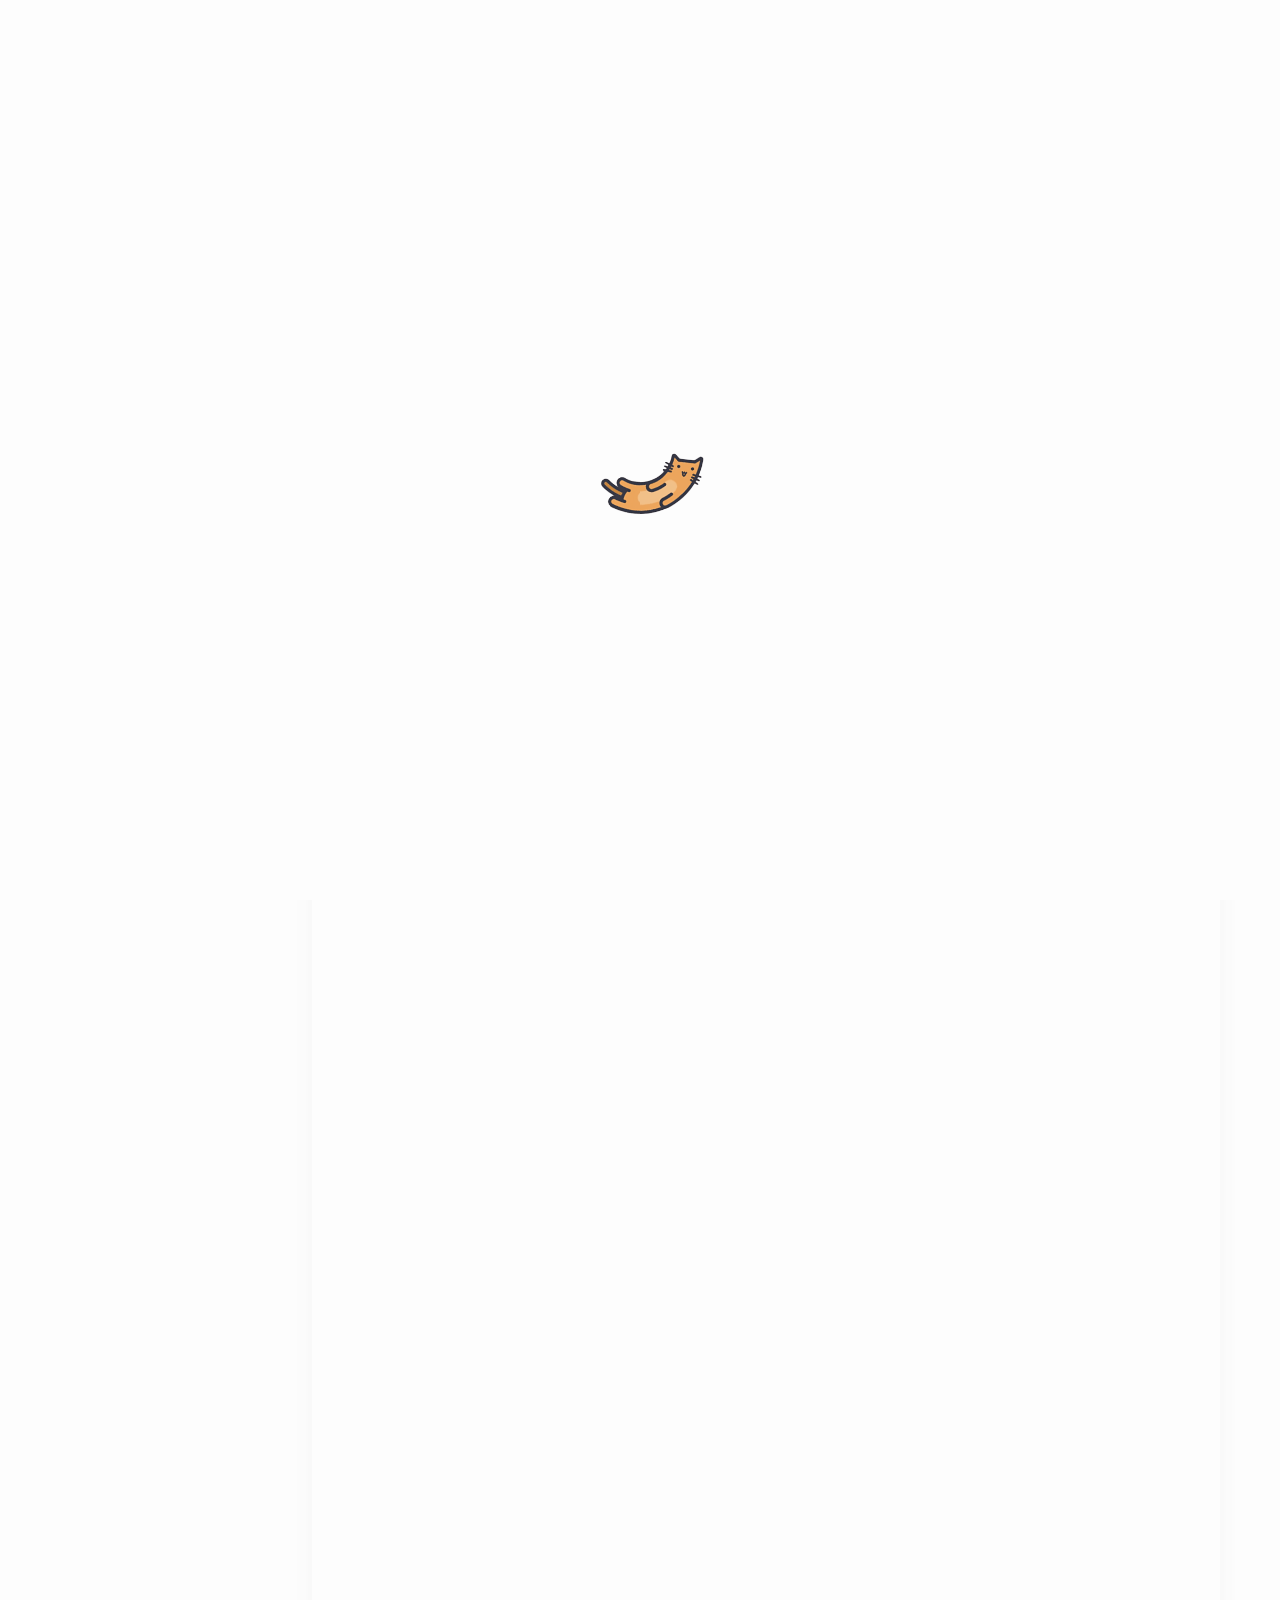
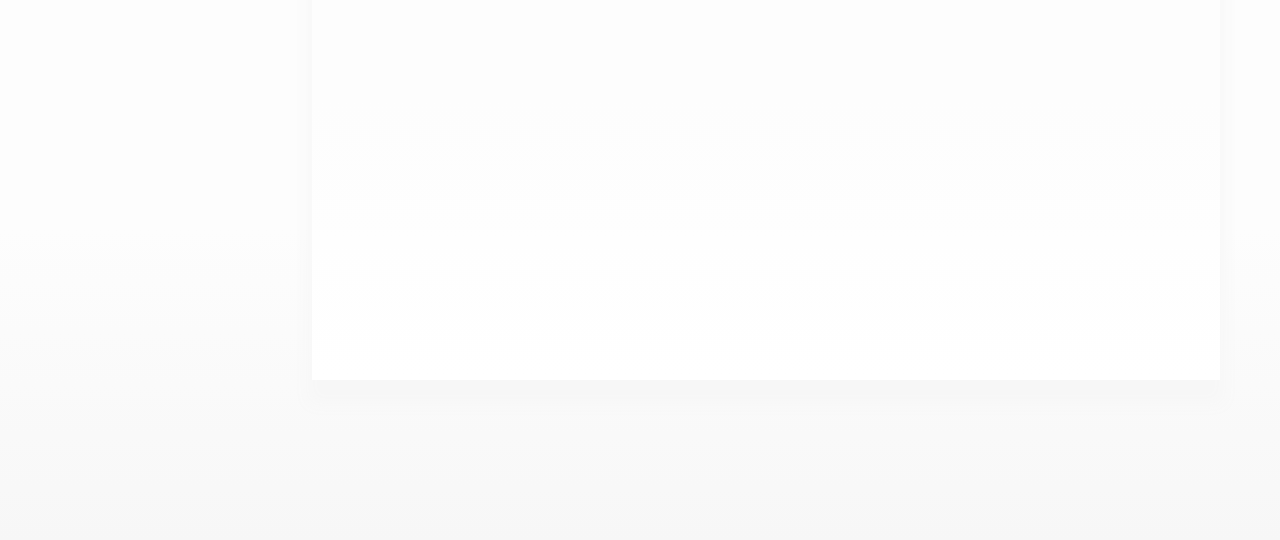
==== commit ba986122: "Site updated: 2020-09-03 19:37:39" ====
--- a/index.html
+++ b/index.html
@@ -1,310 +1,436 @@
+
 <!DOCTYPE html>
-<html>
+<html lang="en">
 <head>
-  <meta charset="utf-8">
+  <meta charset="UTF-8">
+<meta name="viewport" content="width=device-width, initial-scale=1, maximum-scale=2">
+<meta name="theme-color" content="#FFF">
+  <link rel="apple-touch-icon" sizes="180x180" href="/images/apple-touch-icon.png">
+
+<link rel="icon" type="image/ico" sizes="32x32" href="/images/favicon.ico">
+  <meta http-equiv="Cache-Control" content="no-transform">
+  <meta http-equiv="Cache-Control" content="no-siteapp">
+
+
+<link rel="alternate" type="application/rss+xml" title="Hexo" href="http://example.com/rss.xml" />
+<link rel="alternate" type="application/atom+xml" title="Hexo" href="http://example.com/atom.xml" />
+<link rel="alternate" type="application/json" title="Hexo" href="http://example.com/feed.json" />
+
+<link rel="stylesheet" href="//fonts.googleapis.com/css?family=Mulish:300,300italic,400,400italic,700,700italic|Fredericka the Great:300,300italic,400,400italic,700,700italic|Noto Serif JP:300,300italic,400,400italic,700,700italic|Noto Serif SC:300,300italic,400,400italic,700,700italic|Inconsolata:300,300italic,400,400italic,700,700italic&display=swap&subset=latin,latin-ext">
+
+
+<link rel="stylesheet" href="/css/app.css">
+
+
   
 
+
+<meta name="description" content="" >
+
+
+<link rel="canonical" href="http://example.com/">
+
+
+
+  <title>Yume Shoka = Hexo</title>
+<meta name="generator" content="Hexo 5.1.1"></head>
+<body itemscope itemtype="http://schema.org/WebPage">
+  <div id="loading">
+    <div class="cat">
+      <div class="body"></div>
+      <div class="body"></div>
+      <div class="tail"></div>
+      <div class="head"></div>
+    </div>
+  </div>
+  <div id="container">
+    <header id="header" itemscope itemtype="http://schema.org/WPHeader">
+      <div class="inner">
+        <div id="brand">
+          <div class="pjax">
+          
+            <a href="/" class="logo" rel="start"><p class="artboard">Yume Shoka</p>
+              <h1 itemprop="name headline" class="title">Hexo</h1>
+            </a>
+          
+          </div>
+        </div>
+        <nav id="nav">
+  <div class="inner">
+    <div class="toggle">
+      <div class="lines" aria-label="Toggle navigation bar">
+        <span class="line"></span>
+        <span class="line"></span>
+        <span class="line"></span>
+      </div>
+    </div>
+    <ul class="menu">
+      
+    
+  <li class="item">
+    <a href="/" rel="section"><i class="ic i-home"></i>Home</a>
+  </li>
+
+        
+  <li class="item dropdown">
+    <a href="javascript:void(0);"><i class="ic i-feather"></i>Posts</a>
+    <ul class="submenu">
+
+        
+  <li class="item">
+    <a href="/archives/" rel="section"><i class="ic i-list-alt"></i>Archives</a>
+  </li>
+
+        
+  <li class="item">
+    <a href="/categories/" rel="section"><i class="ic i-th"></i>Categories</a>
+  </li>
+
+        
+  <li class="item">
+    <a href="/tags/" rel="section"><i class="ic i-tags"></i>Tags</a>
+  </li>
+
+  </ul>
+
+    </ul>
+    <ul class="right">
+      <li class="item theme">
+        <i class="ic i-sun"></i>
+      </li>
+      <li class="item search">
+        <i class="ic i-search"></i>
+      </li>
+    </ul>
+  </div>
+</nav>
+<div id="search">
+  <div class="inner">
+    <div class="header">
+      <span class="icon">
+        <i class="ic i-search"></i>
+      </span>
+      <div class="search-input-container"></div>
+      <span class="close-btn">
+        <i class="ic i-times-circle"></i>
+      </span>
+    </div>
+    <div class="results">
+      <div class="inner">
+        <div id="search-stats"></div>
+        <div id="search-hits"></div>
+        <div id="search-pagination"></div>
+      </div>
+    </div>
+  </div>
+</div>
+<div id="tool">
+  <div class="item player"></div>
+  <div class="item chat"><i class="ic i-comments"></i></div>
+  <div class="item back-to-top">
+    <i class="ic i-arrow-up"></i>
+    <span>0%</span>
+  </div>
+</div>
+
+      </div>
+      <div id="imgs" class="pjax">
+        <ul>
+          <li class="item" data-background-image="https://tva3.sinaimg.cn/large/6833939bly1giclxxcb6rj20zk0m8b29.jpg"></li>
+          <li class="item" data-background-image="https://tva4.sinaimg.cn/large/6833939bly1giclgi503lj20zk0m8hdt.jpg"></li>
+          <li class="item" data-background-image="https://tva4.sinaimg.cn/large/6833939bly1gicmnywqgpj20zk0m8dwx.jpg"></li>
+          <li class="item" data-background-image="https://tva2.sinaimg.cn/large/6833939bly1giclgrvbd6j20zk0m8qv5.jpg"></li>
+          <li class="item" data-background-image="https://tva2.sinaimg.cn/large/6833939bly1giclip4jbpj20zk0m87cv.jpg"></li>
+          <li class="item" data-background-image="https://tva1.sinaimg.cn/large/6833939bly1giclx29mstj20zk0m8hdt.jpg"></li>
+        </ul>
+      </div>
+    </header>
+    <div id="waves">
+      <svg xmlns="http://www.w3.org/2000/svg" xmlns:xlink="http://www.w3.org/1999/xlink" viewBox="0 24 150 28" preserveAspectRatio="none" shape-rendering="auto">
+        <defs>
+          <path id="gentle-wave" d="M-160 44c30 0 58-18 88-18s 58 18 88 18 58-18 88-18 58 18 88 18 v44h-352z" />
+        </defs>
+        <g class="parallax">
+          <use xlink:href="#gentle-wave" x="48" y="0" />
+          <use xlink:href="#gentle-wave" x="48" y="3" />
+          <use xlink:href="#gentle-wave" x="48" y="5" />
+          <use xlink:href="#gentle-wave" x="48" y="7" />
+        </g>
+      </svg>
+    </div>
+    <main id="main">
+      <div class="inner">
+        <div id="content" class="pjax">
+          
+  <div class="index wrap">
+    <h2 class="divider">文章列表</h2>
+    <div class="segments posts">
+        
+<article class="item">
+  <div class="cover">
+    <a href="/2020/09/03/%E5%9F%BA%E4%BA%8Ehexo%E6%A1%86%E6%9E%B6%E7%9A%84%E4%B8%AA%E4%BA%BA%E5%8D%9A%E5%AE%A2%E6%90%AD%E5%BB%BA/" itemprop="url" title="基于hexo框架的个人博客搭建"><img src="https://tva2.sinaimg.cn/mw690/6833939bly1giclxp31goj20zk0m8qv5.jpg"></a>
+  </div>
+  <div class="info">
+    
+<div class="meta">
+  <span class="item" title="Created: 2020-09-03 18:44:17">
+    <span class="icon">
+      <i class="ic i-calendar"></i>
+    </span>
+    <time itemprop="dateCreated datePublished" datetime="2020-09-03T18:44:17+08:00">2020-09-03</time>
+  </span>
+</div>
+
+    <h3><a href="/2020/09/03/%E5%9F%BA%E4%BA%8Ehexo%E6%A1%86%E6%9E%B6%E7%9A%84%E4%B8%AA%E4%BA%BA%E5%8D%9A%E5%AE%A2%E6%90%AD%E5%BB%BA/" itemprop="url" title="基于hexo框架的个人博客搭建">基于hexo框架的个人博客搭建</a></h3>
+    <div class="excerpt">
+        环境配置12node.js 下载与安装note.js 包括note.js 和 npm包管理器组件
+heox 博客框架下载12npm install -g cnpm--registry-http:// registry.npm.taobao.com.org&amp;lt;!--使用淘宝镜像源--&amp;gt;cnpm install -g hexo-cli&amp;lt;!--安装hexo博客框架--&amp;gt;
+hexo博客框架搭建123456mkdir blog&amp;lt;!--建立空文件夹--&amp;gt;hexo inithexo shexo n...
+    </div>
+    <a href="/2020/09/03/%E5%9F%BA%E4%BA%8Ehexo%E6%A1%86%E6%9E%B6%E7%9A%84%E4%B8%AA%E4%BA%BA%E5%8D%9A%E5%AE%A2%E6%90%AD%E5%BB%BA/" itemprop="url" title="基于hexo框架的个人博客搭建" class="btn">more...</a>
+  </div>
+</article>
+
+        
+<article class="item">
+  <div class="cover">
+    <a href="/2020/09/03/%E4%B8%AA%E4%BA%BA%E7%AE%80%E5%8E%86/" itemprop="url" title="个人简历"><img src="https://tva3.sinaimg.cn/mw690/6833939bly1giclh0m9pdj20zk0m8hdt.jpg"></a>
+  </div>
+  <div class="info">
+    
+<div class="meta">
+  <span class="item" title="Created: 2020-09-03 08:51:09">
+    <span class="icon">
+      <i class="ic i-calendar"></i>
+    </span>
+    <time itemprop="dateCreated datePublished" datetime="2020-09-03T08:51:09+08:00">2020-09-03</time>
+  </span>
+</div>
+
+    <h3><a href="/2020/09/03/%E4%B8%AA%E4%BA%BA%E7%AE%80%E5%8E%86/" itemprop="url" title="个人简历">个人简历</a></h3>
+    <div class="excerpt">
+        个人简历12345678910111213141516171819202122232425262728293031323334353637383940414243&amp;lt;table border=&amp;quot;1px&amp;quot; cellspacing=&amp;quot;0&amp;quot; width=&amp;quot;600&amp;quot;&amp;gt;&amp;lt;col width=&amp;quot;200px&amp;quot;&amp;gt;&amp;lt;!--设置每一列单元格的宽度&amp;gt;&amp;lt;col...
+    </div>
+    <a href="/2020/09/03/%E4%B8%AA%E4%BA%BA%E7%AE%80%E5%8E%86/" itemprop="url" title="个人简历" class="btn">more...</a>
+  </div>
+</article>
+
+        
+<article class="item">
+  <div class="cover">
+    <a href="/2020/09/02/html%E8%A1%A8%E6%A0%BC%E5%88%B6%E4%BD%9C/" itemprop="url" title="html表格制作总结"><img src="https://tva3.sinaimg.cn/mw690/6833939bly1giclgi503lj20zk0m8hdt.jpg"></a>
+  </div>
+  <div class="info">
+    
+<div class="meta">
+  <span class="item" title="Created: 2020-09-02 08:18:30">
+    <span class="icon">
+      <i class="ic i-calendar"></i>
+    </span>
+    <time itemprop="dateCreated datePublished" datetime="2020-09-02T08:18:30+08:00">2020-09-02</time>
+  </span>
+</div>
+
+    <h3><a href="/2020/09/02/html%E8%A1%A8%E6%A0%BC%E5%88%B6%E4%BD%9C/" itemprop="url" title="html表格制作总结">html表格制作总结</a></h3>
+    <div class="excerpt">
+        表格制作第一种123456789101112131415161718192021222324252627&amp;lt;h3&amp;gt;表格制作&amp;lt;/h3&amp;gt;&amp;lt;!--标题--&amp;gt;&amp;lt;table border=&amp;quot;1px&amp;quot; cellspacing=&amp;quot;0&amp;quot; &amp;lt;!--画出表格框--&amp;gt;&amp;lt;tr&amp;gt; &amp;lt;td width=&amp;quot;100px&amp;quot;...
+    </div>
+    <a href="/2020/09/02/html%E8%A1%A8%E6%A0%BC%E5%88%B6%E4%BD%9C/" itemprop="url" title="html表格制作总结" class="btn">more...</a>
+  </div>
+</article>
+
+        
+<article class="item">
+  <div class="cover">
+    <a href="/2020/09/01/html%E7%BD%91%E9%A1%B5%E6%8E%92%E5%BA%8F%E6%80%BB%E7%BB%93/" itemprop="url" title="html网页排序总结"><img src="https://tva4.sinaimg.cn/mw690/6833939bly1giclxfdlttj20zk0m8npd.jpg"></a>
+  </div>
+  <div class="info">
+    
+<div class="meta">
+  <span class="item" title="Created: 2020-09-01 13:44:02">
+    <span class="icon">
+      <i class="ic i-calendar"></i>
+    </span>
+    <time itemprop="dateCreated datePublished" datetime="2020-09-01T13:44:02+08:00">2020-09-01</time>
+  </span>
+</div>
+
+    <h3><a href="/2020/09/01/html%E7%BD%91%E9%A1%B5%E6%8E%92%E5%BA%8F%E6%80%BB%E7%BB%93/" itemprop="url" title="html网页排序总结">html网页排序总结</a></h3>
+    <div class="excerpt">
+        网页链接排序无序排列类型123456789101112131415&amp;lt;ul type=&amp;quot;disc&amp;quot;&amp;gt;&amp;lt;li&amp;gt;&amp;lt;a href=&amp;quot;网址&amp;quot; target=&amp;quot;_blank&amp;quot;&amp;gt;&amp;lt;/li&amp;gt;&amp;lt;/ul&amp;gt;&amp;lt;ul type=&amp;quot;circle&amp;quot;&amp;gt;&amp;lt;li&amp;gt;&amp;lt;a...
+    </div>
+    <a href="/2020/09/01/html%E7%BD%91%E9%A1%B5%E6%8E%92%E5%BA%8F%E6%80%BB%E7%BB%93/" itemprop="url" title="html网页排序总结" class="btn">more...</a>
+  </div>
+</article>
+
+        
+<article class="item">
+  <div class="cover">
+    <a href="/2020/08/31/%E5%85%B3%E4%BA%8Ehtml%E6%A0%87%E7%AD%BE%E7%AC%AC%E4%B8%80%E6%AC%A1%E6%80%BB%E7%BB%93/" itemprop="url" title="关于html标签第一次总结"><img src="https://tva3.sinaimg.cn/mw690/6833939bly1giciszlczyj20zk0m816d.jpg"></a>
+  </div>
+  <div class="info">
+    
+<div class="meta">
+  <span class="item" title="Created: 2020-08-31 13:42:04">
+    <span class="icon">
+      <i class="ic i-calendar"></i>
+    </span>
+    <time itemprop="dateCreated datePublished" datetime="2020-08-31T13:42:04+08:00">2020-08-31</time>
+  </span>
+</div>
+
+    <h3><a href="/2020/08/31/%E5%85%B3%E4%BA%8Ehtml%E6%A0%87%E7%AD%BE%E7%AC%AC%E4%B8%80%E6%AC%A1%E6%80%BB%E7%BB%93/" itemprop="url" title="关于html标签第一次总结">关于html标签第一次总结</a></h3>
+    <div class="excerpt">
+        常见的双标签1234567891011121314151617$&amp;lt;h1&amp;gt;&amp;lt;/h1&amp;gt;&amp;lt;!--1级标题--&amp;gt;&amp;lt;h2&amp;gt;&amp;lt;/h2&amp;gt;&amp;lt;!--2级标题--&amp;gt;&amp;lt;h3&amp;gt;&amp;lt;/h3&amp;gt;&amp;lt;!--3级标题--&amp;gt;&amp;lt;h4&amp;gt;&amp;lt;/h4&amp;gt;&amp;lt;!--4级标题--&amp;gt;&amp;lt;h5&amp;gt;&a...
+    </div>
+    <a href="/2020/08/31/%E5%85%B3%E4%BA%8Ehtml%E6%A0%87%E7%AD%BE%E7%AC%AC%E4%B8%80%E6%AC%A1%E6%80%BB%E7%BB%93/" itemprop="url" title="关于html标签第一次总结" class="btn">more...</a>
+  </div>
+</article>
+
+    </div>
+
+  </div>
+
   
-  <title>Hexo</title>
-  <meta name="viewport" content="width=device-width, initial-scale=1, maximum-scale=1">
-  <meta property="og:type" content="website">
-<meta property="og:title" content="Hexo">
-<meta property="og:url" content="http://example.com/index.html">
-<meta property="og:site_name" content="Hexo">
-<meta property="og:locale" content="en_US">
-<meta property="article:author" content="John Doe">
-<meta name="twitter:card" content="summary">
+
+
+
+        </div>
+        <div id="sidebar">
+          
+<div class="inner">
+
+  <div class="panels">
+    <div class="inner">
+      <div class="contents panel pjax" data-title="Contents">
+      </div>
+      <div class="related panel pjax" data-title="Related">
+      </div>
+      <div class="overview panel" data-title="Overview">
+        <div class="author" itemprop="author" itemscope itemtype="http://schema.org/Person">
+  <img class="image" itemprop="image" alt="John Doe"
+      data-src="/images/avatar.jpg">
+  <p class="name" itemprop="name">John Doe</p>
+  <div class="description" itemprop="description"></div>
+</div>
+
+<nav class="state">
+    <div class="item posts">
+        <a href="/archives">
+        <span class="count">5</span>
+        <span class="name">posts</span>
+      </a>
+    </div>
+</nav>
+
+<div class="social">
+      <span class="exturl item github" data-url="aHR0cHM6Ly9naXRodWIuY29tL3lvdXJuYW1l" title="https:&#x2F;&#x2F;github.com&#x2F;yourname"><i class="ic i-github"></i></span>
+      <span class="exturl item twitter" data-url="aHR0cHM6Ly90d2l0dGVyLmNvbS95b3VybmFtZQ==" title="https:&#x2F;&#x2F;twitter.com&#x2F;yourname"><i class="ic i-twitter"></i></span>
+      <span class="exturl item zhihu" data-url="aHR0cHM6Ly93d3cuemhpaHUuY29tL3Blb3BsZS95b3VybmFtZQ==" title="https:&#x2F;&#x2F;www.zhihu.com&#x2F;people&#x2F;yourname"><i class="ic i-zhihu"></i></span>
+      <span class="exturl item music" data-url="aHR0cHM6Ly9tdXNpYy4xNjMuY29tLyMvdXNlci9ob21lP2lkPXlvdXJpZA==" title="https:&#x2F;&#x2F;music.163.com&#x2F;#&#x2F;user&#x2F;home?id&#x3D;yourid"><i class="ic i-cloud-music"></i></span>
+      <span class="exturl item weibo" data-url="aHR0cHM6Ly93ZWliby5jb20veW91cm5hbWU=" title="https:&#x2F;&#x2F;weibo.com&#x2F;yourname"><i class="ic i-weibo"></i></span>
+      <span class="exturl item about" data-url="aHR0cHM6Ly9hYm91dC5tZS95b3VybmFtZQ==" title="https:&#x2F;&#x2F;about.me&#x2F;yourname"><i class="ic i-address-card"></i></span>
+</div>
+
+<ul class="menu">
   
-    <link rel="alternate" href="/atom.xml" title="Hexo" type="application/atom+xml">
+    
+  <li class="item">
+    <a href="/" rel="section"><i class="ic i-home"></i>Home</a>
+  </li>
+
+        
+  <li class="item dropdown">
+    <a href="javascript:void(0);"><i class="ic i-feather"></i>Posts</a>
+    <ul class="submenu">
+
+        
+  <li class="item">
+    <a href="/archives/" rel="section"><i class="ic i-list-alt"></i>Archives</a>
+  </li>
+
+        
+  <li class="item">
+    <a href="/categories/" rel="section"><i class="ic i-th"></i>Categories</a>
+  </li>
+
+        
+  <li class="item">
+    <a href="/tags/" rel="section"><i class="ic i-tags"></i>Tags</a>
+  </li>
+
+  </ul>
+
+</ul>
+
+      </div>
+    </div>
+  </div>
+
+  <ul id="quick">
+    <li class="prev pjax">
+    </li>
+    <li class="up"><i class="ic i-arrow-up"></i></li>
+    <li class="down"><i class="ic i-arrow-down"></i></li>
+    <li class="next pjax">
+    </li>
+    <li class="percent"></li>
+  </ul>
+</div>
+
+        </div>
+        <div class="dimmer"></div>
+      </div>
+    </main>
+    <footer id="footer">
+      <div class="inner">
+        <div class="copyright">
   
-  
-    <link rel="icon" href="/favicon.png">
-  
-  
-    <link href="//fonts.googleapis.com/css?family=Source+Code+Pro" rel="stylesheet" type="text/css">
-  
-  
-<link rel="stylesheet" href="/css/style.css">
-
-<meta name="generator" content="Hexo 5.1.1"></head>
-
-<body>
-  <div id="container">
-    <div id="wrap">
-      <header id="header">
-  <div id="banner"></div>
-  <div id="header-outer" class="outer">
-    <div id="header-title" class="inner">
-      <h1 id="logo-wrap">
-        <a href="/" id="logo">Hexo</a>
-      </h1>
-      
-    </div>
-    <div id="header-inner" class="inner">
-      <nav id="main-nav">
-        <a id="main-nav-toggle" class="nav-icon"></a>
-        
-          <a class="main-nav-link" href="/">Home</a>
-        
-          <a class="main-nav-link" href="/archives">Archives</a>
-        
-      </nav>
-      <nav id="sub-nav">
-        
-          <a id="nav-rss-link" class="nav-icon" href="/atom.xml" title="RSS Feed"></a>
-        
-        <a id="nav-search-btn" class="nav-icon" title="Search"></a>
-      </nav>
-      <div id="search-form-wrap">
-        <form action="//google.com/search" method="get" accept-charset="UTF-8" class="search-form"><input type="search" name="q" class="search-form-input" placeholder="Search"><button type="submit" class="search-form-submit">&#xF002;</button><input type="hidden" name="sitesearch" value="http://example.com"></form>
-      </div>
-    </div>
-  </div>
-</header>
-      <div class="outer">
-        <section id="main">
-  
-    <article id="post-个人简历" class="article article-type-post" itemscope itemprop="blogPost">
-  <div class="article-meta">
-    <a href="/2020/09/03/%E4%B8%AA%E4%BA%BA%E7%AE%80%E5%8E%86/" class="article-date">
-  <time datetime="2020-09-03T00:51:09.000Z" itemprop="datePublished">2020-09-03</time>
-</a>
-    
-  </div>
-  <div class="article-inner">
-    
-    
-      <header class="article-header">
-        
-  
-    <h1 itemprop="name">
-      <a class="article-title" href="/2020/09/03/%E4%B8%AA%E4%BA%BA%E7%AE%80%E5%8E%86/">个人简历</a>
-    </h1>
-  
-
-      </header>
-    
-    <div class="article-entry" itemprop="articleBody">
-      
-        <h4 id="个人简历"><a href="#个人简历" class="headerlink" title="个人简历"></a>个人简历</h4><figure class="highlight bat"><table><tr><td class="gutter"><pre><span class="line">1</span><br><span class="line">2</span><br><span class="line">3</span><br><span class="line">4</span><br><span class="line">5</span><br><span class="line">6</span><br><span class="line">7</span><br><span class="line">8</span><br><span class="line">9</span><br><span class="line">10</span><br><span class="line">11</span><br><span class="line">12</span><br><span class="line">13</span><br><span class="line">14</span><br><span class="line">15</span><br><span class="line">16</span><br><span class="line">17</span><br><span class="line">18</span><br><span class="line">19</span><br><span class="line">20</span><br><span class="line">21</span><br><span class="line">22</span><br><span class="line">23</span><br><span class="line">24</span><br><span class="line">25</span><br><span class="line">26</span><br><span class="line">27</span><br><span class="line">28</span><br><span class="line">29</span><br><span class="line">30</span><br><span class="line">31</span><br><span class="line">32</span><br><span class="line">33</span><br><span class="line">34</span><br><span class="line">35</span><br><span class="line">36</span><br><span class="line">37</span><br><span class="line">38</span><br><span class="line">39</span><br><span class="line">40</span><br><span class="line">41</span><br><span class="line">42</span><br><span class="line">43</span><br></pre></td><td class="code"><pre><span class="line">&lt;table border=&quot;<span class="number">1</span>px&quot; cellspacing=&quot;<span class="number">0</span>&quot; width=&quot;<span class="number">600</span>&quot;&gt;</span><br><span class="line">&lt;col width=&quot;<span class="number">200</span>px&quot;&gt;&lt;!--设置每一列单元格的宽度&gt;</span><br><span class="line">&lt;col width=&quot;<span class="number">200</span>px&quot;&gt;</span><br><span class="line">&lt;col width=&quot;<span class="number">200</span>px&quot;&gt;</span><br><span class="line">&lt;col width=&quot;<span class="number">200</span>px&quot;&gt;</span><br><span class="line">&lt;col width=&quot;<span class="number">200</span>px&quot;&gt;</span><br><span class="line">&lt;col width=&quot;<span class="number">200</span>px&quot;&gt;</span><br><span class="line">&lt;col width=&quot;<span class="number">200</span>px&quot;&gt;</span><br><span class="line">&lt;colgroup span=&quot;<span class="number">6</span>&quot; width=&quot;<span class="number">100</span>px&quot;&gt;&lt;!--统一设置<span class="number">6</span>列单元格的宽度&gt;</span><br><span class="line">&lt;col width=&quot;<span class="number">200</span>px&quot;&gt;&lt;!--单独设置一列单元格的宽度&gt;</span><br><span class="line">&lt;tr align=&quot;center&quot; height=&quot;<span class="number">40</span>px&quot;&gt;&lt;!--文字居中和设置每一行的高度&gt;</span><br><span class="line">&lt;td colspan=&quot;<span class="number">7</span>&quot;&gt;个人简历&lt;/td&gt;&lt;!--表示个人简历占用垂直方向<span class="number">7</span>个空格&gt;</span><br><span class="line">&lt;/tr&gt;</span><br><span class="line">&lt;tr align=&quot;center&quot; height=&quot;<span class="number">40</span>px&quot;&gt;</span><br><span class="line">&lt;td&gt;姓名&lt;/td&gt;</span><br><span class="line">&lt;td&gt;&lt;/td&gt;</span><br><span class="line">&lt;td&gt;性别&lt;/td&gt;</span><br><span class="line">&lt;td&gt;&lt;/td&gt;</span><br><span class="line">&lt;td&gt;年龄&lt;/td&gt;</span><br><span class="line">&lt;td&gt;&lt;/td&gt;</span><br><span class="line">&lt;td rowspan=&quot;<span class="number">4</span>&quot;&gt;照片&lt;/td&gt;</span><br><span class="line">&lt;/tr&gt;</span><br><span class="line">&lt;tr align=&quot;center&quot; height=&quot;<span class="number">40</span>px&quot;&gt;</span><br><span class="line">&lt;td&gt;学历&lt;/td&gt;</span><br><span class="line">&lt;td&gt;&lt;/td&gt;</span><br><span class="line">&lt;td&gt;籍贯&lt;/td&gt;</span><br><span class="line">&lt;td colspan=&quot;<span class="number">3</span>&quot;&gt;&lt;/td&gt;</span><br><span class="line">&lt;/tr&gt;</span><br><span class="line">&lt;tr align=&quot;center&quot; height=&quot;<span class="number">40</span>px&quot;&gt;</span><br><span class="line">&lt;td&gt;电话&lt;/td&gt;</span><br><span class="line">&lt;td&gt;&lt;/td&gt;</span><br><span class="line">&lt;td&gt;政治面貌&lt;/td&gt;</span><br><span class="line">&lt;td&gt; colspan=&quot;<span class="number">3</span>&quot;&lt;/td&gt;</span><br><span class="line">&lt;/tr&gt;</span><br><span class="line">&lt;tr align=&quot;center&quot; height=&quot;<span class="number">40</span>px&quot;&gt;</span><br><span class="line">&lt;td&gt;毕业院校&lt;/td&gt;</span><br><span class="line">&lt;td colspan=&quot;<span class="number">5</span>&quot;&gt;&lt;/td&gt;</span><br><span class="line">&lt;/tr&gt;</span><br><span class="line">&lt;tr align=&quot;center&quot; height=&quot;<span class="number">40</span>px&quot;&gt;</span><br><span class="line">&lt;td&gt;求职意向&lt;/td&gt;</span><br><span class="line">&lt;td colspan=&quot;<span class="number">6</span>&quot;&gt;&lt;/td&gt;</span><br><span class="line">&lt;/tr&gt;</span><br><span class="line">&lt;/table&gt;</span><br></pre></td></tr></table></figure>
-<h4 id="登陆表单"><a href="#登陆表单" class="headerlink" title="登陆表单"></a>登陆表单</h4><figure class="highlight bat"><table><tr><td class="gutter"><pre><span class="line">1</span><br><span class="line">2</span><br><span class="line">3</span><br><span class="line">4</span><br><span class="line">5</span><br><span class="line">6</span><br><span class="line">7</span><br><span class="line">8</span><br><span class="line">9</span><br><span class="line">10</span><br><span class="line">11</span><br><span class="line">12</span><br><span class="line">13</span><br><span class="line">14</span><br><span class="line">15</span><br><span class="line">16</span><br><span class="line">17</span><br><span class="line">18</span><br><span class="line">19</span><br><span class="line">20</span><br><span class="line">21</span><br><span class="line">22</span><br><span class="line">23</span><br><span class="line">24</span><br><span class="line">25</span><br><span class="line">26</span><br><span class="line">27</span><br><span class="line">28</span><br><span class="line">29</span><br><span class="line">30</span><br><span class="line">31</span><br><span class="line">32</span><br></pre></td><td class="code"><pre><span class="line">&lt;body&gt;</span><br><span class="line">&lt;form action=&quot;http://www.taobao.com&quot;&gt;</span><br><span class="line">&lt;table  width=&quot;<span class="number">600</span>px&quot; border=&quot;<span class="number">1</span>px&quot; cellspacing=&quot;<span class="number">0</span>&quot;&gt;</span><br><span class="line">&lt;tbody&gt;</span><br><span class="line">&lt;col width=&quot;<span class="number">40</span>px&quot;&gt;</span><br><span class="line">&lt;col width=&quot;<span class="number">40</span>px&quot;&gt;</span><br><span class="line">&lt;col width=&quot;<span class="number">80</span>px&quot;&gt;</span><br><span class="line">&lt;tr height=&quot;<span class="number">40</span>px&quot;&gt; </span><br><span class="line">&lt;td rowspan=&quot;<span class="number">4</span>&quot; align=&quot;center&quot;&gt;总体信息&lt;/td&gt;</span><br><span class="line">&lt;td colspan=&quot;<span class="number">2</span>&quot;&gt;&lt;/td&gt;</span><br><span class="line">&lt;/tr&gt;</span><br><span class="line">&lt;tr height=&quot;<span class="number">40</span>px&quot;&gt; </span><br><span class="line">&lt;td align=&quot;right&quot;&gt;用户名&lt;/td&gt;</span><br><span class="line">&lt;td&gt;</span><br><span class="line">&lt;input <span class="built_in">type</span>=&quot;text&quot; name=&quot;loginame&quot;&gt;</span><br><span class="line">&lt;/td&gt;</span><br><span class="line">&lt;/tr&gt;</span><br><span class="line">&lt;tr height=&quot;<span class="number">40</span>px&quot;&gt; </span><br><span class="line">&lt;td align=&quot;right&quot;&gt;密码&lt;/td&gt;</span><br><span class="line">&lt;td&gt;</span><br><span class="line">&lt;input <span class="built_in">type</span>=&quot;text&quot; name=&quot;loginame&quot;&gt;</span><br><span class="line">&lt;/td&gt;</span><br><span class="line">&lt;/tr&gt;</span><br><span class="line">&lt;tr height=&quot;<span class="number">40</span>px&quot;&gt; </span><br><span class="line">&lt;td colspan=&quot;<span class="number">2</span>&quot; align=&quot;center&quot;&gt;</span><br><span class="line">&lt;input <span class="built_in">type</span>=&quot;submit&quot; value=&quot;提交&quot;/&gt;</span><br><span class="line">&lt;input <span class="built_in">type</span>=&quot;reset&quot; value=&quot;重置&quot;/&gt;</span><br><span class="line">&lt;/td&gt;</span><br><span class="line">&lt;/tr&gt;</span><br><span class="line">&lt;/tbody&gt;</span><br><span class="line">&lt;/table&gt;</span><br><span class="line">&lt;/body&gt;</span><br></pre></td></tr></table></figure>
-<p>[1]<a target="_blank" rel="noopener" href="http://www.bilibili.com/">www.bilibili.com</a></p>
-
-      
-    </div>
-    <footer class="article-footer">
-      <a data-url="http://example.com/2020/09/03/%E4%B8%AA%E4%BA%BA%E7%AE%80%E5%8E%86/" data-id="ckemht67a000294qw39z13kzw" class="article-share-link">Share</a>
-      
-      
+  &copy; 2010 – 
+  <span itemprop="copyrightYear">2020</span>
+  <span class="with-love">
+    <i class="ic i-sakura rotate"></i>
+  </span>
+  <span class="author" itemprop="copyrightHolder">John Doe @ Yume Shoka</span>
+</div>
+
+<div class="powered-by">
+  Powered by <span class="exturl" data-url="aHR0cHM6Ly9oZXhvLmlv">Hexo</span> & Theme.<span class="exturl" data-url="aHR0cHM6Ly9naXRodWIuY29tL2FtZWhpbWUvaGV4by10aGVtZS1zaG9rYQ==">Shoka</span>
+</div>
+
+      </div>
     </footer>
   </div>
-  
-</article>
-
-
-  
-    <article id="post-html表格制作" class="article article-type-post" itemscope itemprop="blogPost">
-  <div class="article-meta">
-    <a href="/2020/09/02/html%E8%A1%A8%E6%A0%BC%E5%88%B6%E4%BD%9C/" class="article-date">
-  <time datetime="2020-09-02T00:18:30.000Z" itemprop="datePublished">2020-09-02</time>
-</a>
-    
-  </div>
-  <div class="article-inner">
-    
-    
-      <header class="article-header">
-        
-  
-    <h1 itemprop="name">
-      <a class="article-title" href="/2020/09/02/html%E8%A1%A8%E6%A0%BC%E5%88%B6%E4%BD%9C/">html表格制作总结</a>
-    </h1>
-  
-
-      </header>
-    
-    <div class="article-entry" itemprop="articleBody">
-      
-        <h4 id="表格制作第一种"><a href="#表格制作第一种" class="headerlink" title="表格制作第一种"></a>表格制作第一种</h4><figure class="highlight bat"><table><tr><td class="gutter"><pre><span class="line">1</span><br><span class="line">2</span><br><span class="line">3</span><br><span class="line">4</span><br><span class="line">5</span><br><span class="line">6</span><br><span class="line">7</span><br><span class="line">8</span><br><span class="line">9</span><br><span class="line">10</span><br><span class="line">11</span><br><span class="line">12</span><br><span class="line">13</span><br><span class="line">14</span><br><span class="line">15</span><br><span class="line">16</span><br><span class="line">17</span><br><span class="line">18</span><br><span class="line">19</span><br><span class="line">20</span><br><span class="line">21</span><br><span class="line">22</span><br><span class="line">23</span><br><span class="line">24</span><br><span class="line">25</span><br><span class="line">26</span><br><span class="line">27</span><br></pre></td><td class="code"><pre><span class="line">&lt;h3&gt;表格制作&lt;/h3&gt;&lt;!--标题--&gt;</span><br><span class="line">&lt;table border=&quot;<span class="number">1</span>px&quot; cellspacing=&quot;<span class="number">0</span>&quot; &lt;!--画出表格框--&gt;</span><br><span class="line">&lt;tr&gt;  </span><br><span class="line">&lt;td width=&quot;<span class="number">100</span>px&quot; align=&quot;center&quot;&gt;内容&lt;/td&gt;&lt;!--空格大小+文字居中&gt;</span><br><span class="line">&lt;td width=&quot;<span class="number">100</span>px&quot; align=&quot;center&quot;&gt;内容&lt;/td&gt;</span><br><span class="line">&lt;td width=&quot;<span class="number">100</span>px&quot; align=&quot;center&quot;&gt;内容&lt;/td&gt;</span><br><span class="line">&lt;td width=&quot;<span class="number">100</span>px&quot; align=&quot;center&quot;&gt;内容&lt;/td&gt;</span><br><span class="line">&lt;td width=&quot;<span class="number">100</span>px&quot; align=&quot;center&quot;&gt;内容&lt;/td&gt;</span><br><span class="line">&lt;td width=&quot;<span class="number">100</span>px&quot; align=&quot;center&quot;&gt;内容&lt;/td&gt;</span><br><span class="line">&lt;/tr&gt;</span><br><span class="line">&lt;tr&gt;  </span><br><span class="line">&lt;td width=&quot;<span class="number">100</span>px&quot; align=&quot;center&quot;&gt;内容&lt;/td&gt;</span><br><span class="line">&lt;td width=&quot;<span class="number">100</span>px&quot; align=&quot;center&quot;&gt;内容&lt;/td&gt;</span><br><span class="line">&lt;td width=&quot;<span class="number">100</span>px&quot; align=&quot;center&quot;&gt;内容&lt;/td&gt;</span><br><span class="line">&lt;td width=&quot;<span class="number">100</span>px&quot; align=&quot;center&quot;&gt;内容&lt;/td&gt;</span><br><span class="line">&lt;td width=&quot;<span class="number">100</span>px&quot; align=&quot;center&quot;&gt;内容&lt;/td&gt;</span><br><span class="line">&lt;td width=&quot;<span class="number">100</span>px&quot; align=&quot;center&quot;&gt;内容&lt;/td&gt;</span><br><span class="line">&lt;/tr&gt;</span><br><span class="line">&lt;tr&gt;  </span><br><span class="line">&lt;td width=&quot;<span class="number">100</span>px&quot; align=&quot;center&quot;&gt;内容&lt;/td&gt;</span><br><span class="line">&lt;td width=&quot;<span class="number">100</span>px&quot; align=&quot;center&quot;&gt;内容&lt;/td&gt;</span><br><span class="line">&lt;td width=&quot;<span class="number">100</span>px&quot; align=&quot;center&quot;&gt;内容&lt;/td&gt;</span><br><span class="line">&lt;td width=&quot;<span class="number">100</span>px&quot; align=&quot;center&quot;&gt;内容&lt;/td&gt;</span><br><span class="line">&lt;td width=&quot;<span class="number">100</span>px&quot; align=&quot;center&quot;&gt;内容&lt;/td&gt;</span><br><span class="line">&lt;td width=&quot;<span class="number">100</span>px&quot; align=&quot;center&quot;&gt;内容&lt;/td&gt;</span><br><span class="line">&lt;/tr&gt;</span><br><span class="line">&lt;/table&gt;</span><br></pre></td></tr></table></figure>
-<h4 id="表格制作简易版"><a href="#表格制作简易版" class="headerlink" title="表格制作简易版"></a>表格制作简易版</h4><figure class="highlight bat"><table><tr><td class="gutter"><pre><span class="line">1</span><br><span class="line">2</span><br><span class="line">3</span><br><span class="line">4</span><br><span class="line">5</span><br><span class="line">6</span><br><span class="line">7</span><br><span class="line">8</span><br><span class="line">9</span><br><span class="line">10</span><br><span class="line">11</span><br><span class="line">12</span><br><span class="line">13</span><br><span class="line">14</span><br><span class="line">15</span><br><span class="line">16</span><br><span class="line">17</span><br><span class="line">18</span><br><span class="line">19</span><br><span class="line">20</span><br><span class="line">21</span><br><span class="line">22</span><br><span class="line">23</span><br><span class="line">24</span><br><span class="line">25</span><br><span class="line">26</span><br><span class="line">27</span><br><span class="line">28</span><br><span class="line">29</span><br><span class="line">30</span><br></pre></td><td class="code"><pre><span class="line">&lt;h3&gt;表格制作&lt;/h3&gt;&lt;!--标题--&gt;</span><br><span class="line">&lt;table border=&quot;<span class="number">1</span>px&quot; cellspacing=&quot;<span class="number">0</span>&quot;&lt;!--给文字增加外围线&gt;</span><br><span class="line">&lt;col width=&quot;<span class="number">100</span>px&quot;&gt;&lt;!--统一调节每一格的大小--&gt;</span><br><span class="line">&lt;col width=&quot;<span class="number">100</span>px&quot;&gt;</span><br><span class="line">&lt;col width=&quot;<span class="number">100</span>px&quot;&gt;</span><br><span class="line">&lt;tr&gt;  </span><br><span class="line">&lt;td&gt;内容&lt;/td&gt;</span><br><span class="line">&lt;td&gt;内容&lt;/td&gt;</span><br><span class="line">&lt;td&gt;内容&lt;/td&gt;</span><br><span class="line">&lt;td&gt;内容&lt;/td&gt;</span><br><span class="line">&lt;td&gt;内容&lt;/td&gt;</span><br><span class="line">&lt;td&gt;内容&lt;/td&gt;</span><br><span class="line">&lt;/tr&gt;</span><br><span class="line">&lt;tr&gt;  </span><br><span class="line">&lt;td&gt;内容&lt;/td&gt;</span><br><span class="line">&lt;td&gt;内容&lt;/td&gt;</span><br><span class="line">&lt;td&gt;内容&lt;/td&gt;</span><br><span class="line">&lt;td&gt;内容&lt;/td&gt;</span><br><span class="line">&lt;td&gt;内容&lt;/td&gt;	</span><br><span class="line">&lt;td&gt;内容&lt;/td&gt;</span><br><span class="line">&lt;/tr&gt;</span><br><span class="line">&lt;tr&gt;  </span><br><span class="line">&lt;td&gt;内容&lt;/td&gt;</span><br><span class="line">&lt;td&gt;内容&lt;/td&gt;</span><br><span class="line">&lt;td&gt;内容&lt;/td&gt;</span><br><span class="line">&lt;td&gt;内容&lt;/td&gt;</span><br><span class="line">&lt;td&gt;内容&lt;/td&gt;</span><br><span class="line">&lt;td&gt;内容&lt;/td&gt;</span><br><span class="line">&lt;/tr&gt;</span><br><span class="line">&lt;/table&gt;</span><br></pre></td></tr></table></figure>
-      
-    </div>
-    <footer class="article-footer">
-      <a data-url="http://example.com/2020/09/02/html%E8%A1%A8%E6%A0%BC%E5%88%B6%E4%BD%9C/" data-id="ckemht678000194qwg7jk7jvl" class="article-share-link">Share</a>
-      
-      
-    </footer>
-  </div>
-  
-</article>
-
-
-  
-    <article id="post-html网页排序总结" class="article article-type-post" itemscope itemprop="blogPost">
-  <div class="article-meta">
-    <a href="/2020/09/01/html%E7%BD%91%E9%A1%B5%E6%8E%92%E5%BA%8F%E6%80%BB%E7%BB%93/" class="article-date">
-  <time datetime="2020-09-01T05:44:02.000Z" itemprop="datePublished">2020-09-01</time>
-</a>
-    
-  </div>
-  <div class="article-inner">
-    
-    
-      <header class="article-header">
-        
-  
-    <h1 itemprop="name">
-      <a class="article-title" href="/2020/09/01/html%E7%BD%91%E9%A1%B5%E6%8E%92%E5%BA%8F%E6%80%BB%E7%BB%93/">html网页排序总结</a>
-    </h1>
-  
-
-      </header>
-    
-    <div class="article-entry" itemprop="articleBody">
-      
-        <h2 id="网页链接排序"><a href="#网页链接排序" class="headerlink" title="网页链接排序"></a>网页链接排序</h2><h4 id="无序排列类型"><a href="#无序排列类型" class="headerlink" title="无序排列类型"></a>无序排列类型</h4><figure class="highlight bat"><table><tr><td class="gutter"><pre><span class="line">1</span><br><span class="line">2</span><br><span class="line">3</span><br><span class="line">4</span><br><span class="line">5</span><br><span class="line">6</span><br><span class="line">7</span><br><span class="line">8</span><br><span class="line">9</span><br><span class="line">10</span><br><span class="line">11</span><br><span class="line">12</span><br><span class="line">13</span><br><span class="line">14</span><br><span class="line">15</span><br></pre></td><td class="code"><pre><span class="line">&lt;ul <span class="built_in">type</span>=&quot;disc&quot;&gt;</span><br><span class="line">&lt;li&gt;</span><br><span class="line">&lt;a href=&quot;网址&quot; target=&quot;_blank&quot;&gt;</span><br><span class="line">&lt;/li&gt;</span><br><span class="line">&lt;/ul&gt;</span><br><span class="line">&lt;ul <span class="built_in">type</span>=&quot;circle&quot;&gt;</span><br><span class="line">&lt;li&gt;</span><br><span class="line">&lt;a href=&quot;网址&quot; target=“_blank”&gt;</span><br><span class="line">&lt;/li&gt;</span><br><span class="line">&lt;ul&gt;</span><br><span class="line">&lt;ul <span class="built_in">type</span>=&quot;square&quot;&gt;</span><br><span class="line">&lt;li&gt; </span><br><span class="line">&lt;a href=&quot;网址&quot; target=&quot;_blank&quot;&gt;</span><br><span class="line">&lt;/li&gt;</span><br><span class="line">&lt;/ul&gt;</span><br></pre></td></tr></table></figure>
-<h4 id="有序排列类型"><a href="#有序排列类型" class="headerlink" title="有序排列类型"></a>有序排列类型</h4><figure class="highlight bat"><table><tr><td class="gutter"><pre><span class="line">1</span><br><span class="line">2</span><br><span class="line">3</span><br><span class="line">4</span><br><span class="line">5</span><br><span class="line">6</span><br><span class="line">7</span><br><span class="line">8</span><br><span class="line">9</span><br><span class="line">10</span><br><span class="line">11</span><br><span class="line">12</span><br><span class="line">13</span><br><span class="line">14</span><br><span class="line">15</span><br><span class="line">16</span><br><span class="line">17</span><br><span class="line">18</span><br><span class="line">19</span><br><span class="line">20</span><br><span class="line">21</span><br><span class="line">22</span><br><span class="line">23</span><br><span class="line">24</span><br><span class="line">25</span><br></pre></td><td class="code"><pre><span class="line">&lt;ol <span class="built_in">type</span>=&quot;<span class="number">1</span>&quot;&gt;</span><br><span class="line">&lt;li&gt;</span><br><span class="line">&lt;a href=&quot;网址&quot; target=&quot;_blank&quot;&gt;</span><br><span class="line">&lt;/li&gt;</span><br><span class="line">&lt;ol&gt;</span><br><span class="line">&lt;ol <span class="built_in">type</span>=&quot;A&quot;&gt;</span><br><span class="line">&lt;li&gt;</span><br><span class="line">&lt;a href=&quot;网址&quot; target=&quot;_blank&quot;&gt;</span><br><span class="line">&lt;/li&gt;</span><br><span class="line">&lt;/ol&gt;</span><br><span class="line">&lt;ol <span class="built_in">type</span>=&quot;a&quot;&gt;</span><br><span class="line">&lt;li&gt;</span><br><span class="line">&lt;a href=&quot;网址&quot; target=&quot;_blank&quot;&gt;</span><br><span class="line">&lt;/li&gt;</span><br><span class="line">&lt;/ol&gt;</span><br><span class="line">&lt;ol <span class="built_in">type</span>=&quot;i&quot;&gt;</span><br><span class="line">&lt;li&gt;</span><br><span class="line">&lt;a href=&quot;网址&quot; target=&quot;_blank&quot;&gt;</span><br><span class="line">&lt;/li&gt;</span><br><span class="line">&lt;ol&gt;</span><br><span class="line">&lt;ol <span class="built_in">type</span>=&quot;I&quot;&gt;</span><br><span class="line">&lt;li&gt;</span><br><span class="line">&lt;a href=&quot;网址&quot; target=&quot;_blank&quot;&gt;</span><br><span class="line">&lt;/li&gt;</span><br><span class="line">&lt;/ol&gt;</span><br></pre></td></tr></table></figure>
-      
-    </div>
-    <footer class="article-footer">
-      <a data-url="http://example.com/2020/09/01/html%E7%BD%91%E9%A1%B5%E6%8E%92%E5%BA%8F%E6%80%BB%E7%BB%93/" data-id="ckemht670000094qw9gxa8gyz" class="article-share-link">Share</a>
-      
-      
-    </footer>
-  </div>
-  
-</article>
-
-
-  
-    <article id="post-关于html标签第一次总结" class="article article-type-post" itemscope itemprop="blogPost">
-  <div class="article-meta">
-    <a href="/2020/08/31/%E5%85%B3%E4%BA%8Ehtml%E6%A0%87%E7%AD%BE%E7%AC%AC%E4%B8%80%E6%AC%A1%E6%80%BB%E7%BB%93/" class="article-date">
-  <time datetime="2020-08-31T05:42:04.000Z" itemprop="datePublished">2020-08-31</time>
-</a>
-    
-  </div>
-  <div class="article-inner">
-    
-    
-      <header class="article-header">
-        
-  
-    <h1 itemprop="name">
-      <a class="article-title" href="/2020/08/31/%E5%85%B3%E4%BA%8Ehtml%E6%A0%87%E7%AD%BE%E7%AC%AC%E4%B8%80%E6%AC%A1%E6%80%BB%E7%BB%93/">关于html标签第一次总结</a>
-    </h1>
-  
-
-      </header>
-    
-    <div class="article-entry" itemprop="articleBody">
-      
-        <h4 id="常见的双标签"><a href="#常见的双标签" class="headerlink" title="常见的双标签"></a>常见的双标签</h4><figure class="highlight bat"><table><tr><td class="gutter"><pre><span class="line">1</span><br><span class="line">2</span><br><span class="line">3</span><br><span class="line">4</span><br><span class="line">5</span><br><span class="line">6</span><br><span class="line">7</span><br><span class="line">8</span><br><span class="line">9</span><br><span class="line">10</span><br><span class="line">11</span><br><span class="line">12</span><br><span class="line">13</span><br><span class="line">14</span><br><span class="line">15</span><br><span class="line">16</span><br><span class="line">17</span><br></pre></td><td class="code"><pre><span class="line">$</span><br><span class="line">&lt;h1&gt;&lt;/h1&gt;&lt;!--<span class="number">1</span>级标题--&gt;</span><br><span class="line">&lt;h2&gt;&lt;/h2&gt;&lt;!--<span class="number">2</span>级标题--&gt;</span><br><span class="line">&lt;h3&gt;&lt;/h3&gt;&lt;!--<span class="number">3</span>级标题--&gt;</span><br><span class="line">&lt;h4&gt;&lt;/h4&gt;&lt;!--<span class="number">4</span>级标题--&gt;</span><br><span class="line">&lt;h5&gt;&lt;/h5&gt;&lt;!--<span class="number">5</span>级标题--&gt;</span><br><span class="line">&lt;h6&gt;&lt;/h6&gt;&lt;!--<span class="number">6</span>级标题--&gt;</span><br><span class="line">&lt;i&gt;&lt;/i&gt;&lt;!--斜体--&gt;</span><br><span class="line">&lt;p&gt;&lt;/p&gt;&lt;!--段落标签文字独占一行--&gt;</span><br><span class="line">&lt;b&gt;&lt;/b&gt;&lt;!--加粗--&gt;</span><br><span class="line">&lt;a href=&quot;http://baijiahao.baidu.com/s?id=<span class="number">1676414339029040560</span>&quot;&gt;湖州茶叶是真的很不错&lt;/a&gt;&lt;!--超链接--&gt;</span><br><span class="line">&lt;a href=&quot;http://baijiahao.com&quot; target=&quot;_blank&quot;&gt;湖州茶叶是真的很不错&lt;/a&gt;&lt;!--单独打开一个超链接--&gt;</span><br><span class="line">&lt;ul&gt;&lt;li&gt;列表项目&lt;/li&gt;&lt;/ul&gt;&lt;!--无序列表--&gt;</span><br><span class="line">&lt;ol&gt;&lt;li&gt;列表项目&lt;/li&gt;&lt;/ol&gt;&lt;!--有序列表--&gt;  </span><br><span class="line">&lt;<span class="built_in">del</span>&gt;&lt;/<span class="built_in">del</span>&gt;&lt;!--文字上加划线&gt;</span><br><span class="line">&lt;u&gt;&lt;/u&gt;&lt;!--文字上加下划线--&gt;</span><br><span class="line">&lt;center&gt;&lt;/center&gt;&lt;!--文字居中--&gt;</span><br></pre></td></tr></table></figure>
-<h4 id="单标签"><a href="#单标签" class="headerlink" title="单标签"></a>单标签</h4><figure class="highlight bat"><table><tr><td class="gutter"><pre><span class="line">1</span><br><span class="line">2</span><br><span class="line">3</span><br><span class="line">4</span><br><span class="line">5</span><br><span class="line">6</span><br></pre></td><td class="code"><pre><span class="line">&lt;hr&gt;&lt;!--水平线--&gt;</span><br><span class="line">&lt;br&gt;&lt;!--换行标记--&gt;</span><br><span class="line">&amp;nbsp;&lt;!--网页上显示一个空格--&gt;</span><br><span class="line">&lt;img src=&quot;hssvv.png&quot;/&gt;&lt;!--图片--&gt;</span><br><span class="line">&lt;img src=&quot;hssvv.png&quot; <span class="built_in">title</span>=&quot;这是华为的官方logo&quot;&gt;&lt;!--<span class="built_in">title</span>表示将鼠标放置在图片上会显示相应的数字--&gt;</span><br><span class="line">&lt;img src=&quot;hssvv.png&quot; alt=&quot;这是华为的官方logo&quot;&gt;&lt;!--<span class="built_in">title</span>表示未加载出来的时候只显示文字--&gt;</span><br></pre></td></tr></table></figure>
-
-      
-    </div>
-    <footer class="article-footer">
-      <a data-url="http://example.com/2020/08/31/%E5%85%B3%E4%BA%8Ehtml%E6%A0%87%E7%AD%BE%E7%AC%AC%E4%B8%80%E6%AC%A1%E6%80%BB%E7%BB%93/" data-id="ckemht67b000394qw2esf5v47" class="article-share-link">Share</a>
-      
-      
-    </footer>
-  </div>
-  
-</article>
-
-
-  
-
-
-</section>
-        
-          <aside id="sidebar">
-  
-    
-
-  
-    
-
-  
-    
-  
-    
-  <div class="widget-wrap">
-    <h3 class="widget-title">Archives</h3>
-    <div class="widget">
-      <ul class="archive-list"><li class="archive-list-item"><a class="archive-list-link" href="/archives/2020/09/">September 2020</a></li><li class="archive-list-item"><a class="archive-list-link" href="/archives/2020/08/">August 2020</a></li></ul>
-    </div>
-  </div>
-
-
-  
-    
-  <div class="widget-wrap">
-    <h3 class="widget-title">Recent Posts</h3>
-    <div class="widget">
-      <ul>
-        
-          <li>
-            <a href="/2020/09/03/%E4%B8%AA%E4%BA%BA%E7%AE%80%E5%8E%86/">个人简历</a>
-          </li>
-        
-          <li>
-            <a href="/2020/09/02/html%E8%A1%A8%E6%A0%BC%E5%88%B6%E4%BD%9C/">html表格制作总结</a>
-          </li>
-        
-          <li>
-            <a href="/2020/09/01/html%E7%BD%91%E9%A1%B5%E6%8E%92%E5%BA%8F%E6%80%BB%E7%BB%93/">html网页排序总结</a>
-          </li>
-        
-          <li>
-            <a href="/2020/08/31/%E5%85%B3%E4%BA%8Ehtml%E6%A0%87%E7%AD%BE%E7%AC%AC%E4%B8%80%E6%AC%A1%E6%80%BB%E7%BB%93/">关于html标签第一次总结</a>
-          </li>
-        
-      </ul>
-    </div>
-  </div>
-
-  
-</aside>
-        
-      </div>
-      <footer id="footer">
-  
-  <div class="outer">
-    <div id="footer-info" class="inner">
-      &copy; 2020 John Doe<br>
-      Powered by <a href="http://hexo.io/" target="_blank">Hexo</a>
-    </div>
-  </div>
-</footer>
-    </div>
-    <nav id="mobile-nav">
-  
-    <a href="/" class="mobile-nav-link">Home</a>
-  
-    <a href="/archives" class="mobile-nav-link">Archives</a>
-  
-</nav>
-    
-
-<script src="//ajax.googleapis.com/ajax/libs/jquery/2.0.3/jquery.min.js"></script>
-
-
-  
-<link rel="stylesheet" href="/fancybox/jquery.fancybox.css">
-
-  
-<script src="/fancybox/jquery.fancybox.pack.js"></script>
-
-
-
-
-<script src="/js/script.js"></script>
-
-
-
-
-  </div>
+<script data-config type="text/javascript">
+  var LOCAL = {
+    favicon: {
+      show: "（●´3｀●）",
+      hide: "(´Д｀)"
+    },
+    search : {
+      placeholder: "Search for Posts",
+      empty: "We didn't find any results for the search: ${query}",
+      stats: "${hits} results found in ${time} ms"
+    },copyright: 'Copied to clipboard successfully! All articles in this blog are licensed under <i class="ic i-creative-commons"></i>BY-NC-SA unless stating additionally.',
+    ignores : [
+      function(uri) {
+        return uri.includes('#');
+      },
+      function(uri) {
+        return uri === 'http://example.com/';
+      }
+    ]
+  };
+</script>
+
+<script src="//cdn.jsdelivr.net/combine/npm/pace-js@1.0.2/pace.min.js,npm/pjax@0.2.8/pjax.min.js,npm/whatwg-fetch@3.4.0/dist/fetch.umd.min.js,npm/velocity-animate@1.5.2/velocity.min.js,npm/velocity-animate@1.5.2/velocity.ui.min.js,npm/algoliasearch@4/dist/algoliasearch-lite.umd.js,npm/instantsearch.js@4/dist/instantsearch.production.min.js,npm/lozad@1/dist/lozad.min.js,npm/quicklink@2/dist/quicklink.umd.js"></script>
+
+
+<script src="/js/app.js"></script>
+
+
+
+
+
 </body>
-</html>+</html>
--- a/css/app.css
+++ b/css/app.css
@@ -0,0 +1,5243 @@
+#nav .menu .item a::before {
+  content: "";
+  position: absolute;
+  width: 0;
+  height: 0.1875rem;
+  bottom: 0;
+  border-radius: 0.125rem;
+  left: 50%;
+  transform: translateX(-50%);
+  background-color: currentColor;
+}
+.pagination .prev:hover,
+.pagination .next:hover,
+.pagination .page-number:hover,
+.pagination .page-number.current,
+#nav .menu .submenu .item:hover,
+#nav .menu .submenu .item.active,
+.overview .menu .item.active,
+#sidebar .tab .item:hover,
+#sidebar .tab .item.active,
+#search-pagination .current .page-number {
+  color: var(--grey-0);
+  background-image: linear-gradient(to right, var(--color-pink) 0, var(--color-orange) 100%);
+  box-shadow: 0 0 0.75rem var(--color-pink-a3);
+}
+:root {
+  --grey-0: #fff;
+  --grey-1: #fdfdfd;
+  --grey-2: #f7f7f7;
+  --grey-3: #eff2f3;
+  --grey-4: #ccc;
+  --grey-5: #999;
+  --grey-6: #666;
+  --grey-7: #333;
+  --grey-8: #222;
+  --grey-9: #000;
+  --grey-1-a7: rgba(253,253,253,0.7);
+  --grey-1-a5: rgba(253,253,253,0.5);
+  --grey-1-a3: rgba(253,253,253,0.3);
+  --grey-9-a1: rgba(0,0,0,0.1);
+  --grey-9-a5: rgba(0,0,0,0.5);
+  --grey-2-a0: rgba(247,247,247,0);
+  --color-pink-light: #ffe6fa;
+  --color-cyan-light: #e3fdf5;
+  --color-red: #e9546b;
+  --color-pink: #ed6ea0;
+  --color-orange: #ec8c69;
+  --color-yellow: #eab700;
+  --color-green: #0a7426;
+  --color-aqua: #3e999f;
+  --color-blue: #38a1db;
+  --color-purple: #9d5b8b;
+  --color-grey: #869194;
+  --color-red-a1: rgba(233,84,107,0.1);
+  --color-red-a3: rgba(233,84,107,0.3);
+  --color-pink-a3: rgba(237,110,160,0.3);
+  --color-pink-light-a3: rgba(255,230,250,0.3);
+  --color-pink-light-a5: rgba(255,230,250,0.5);
+  --color-pink-light-a7: rgba(255,230,250,0.7);
+  --body-bg-shadow: var(--grey-2);
+  --box-bg-shadow: var(--grey-9-a1);
+  --text-color: var(--grey-7);
+  --header-text-color: var(--grey-0);
+  --primary-color: var(--color-red);
+}
+[data-theme="dark"]:root {
+  --grey-0: #222;
+  --grey-1: #21252b;
+  --grey-2: #363636;
+  --grey-3: #444;
+  --grey-4: #666;
+  --grey-5: #aaa;
+  --grey-6: #ccc;
+  --grey-7: #ddd;
+  --grey-8: #eee;
+  --grey-9: #f7f7f7;
+  --grey-1-a7: rgba(34,34,34,0.7);
+  --grey-1-a5: rgba(34,34,34,0.5);
+  --grey-1-a3: rgba(34,34,34,0.3);
+  --grey-9-a1: rgba(51,51,51,0.1);
+  --grey-2-a0: rgba(54,54,54,0);
+  --color-pink-light: #322d31;
+  --color-cyan-light: #2d3230;
+  --color-red: rgba(237,118,137,0.9);
+  --color-pink: rgba(241,139,179,0.8);
+  --color-orange: rgba(240,163,135,0.8);
+  --color-yellow: #ffe175;
+  --color-green: #86c59d;
+  --color-aqua: #97d3d6;
+  --color-blue: #9cd0ed;
+  --color-purple: #cfacc5;
+  --color-grey: #c3c8ca;
+  --body-bg-shadow: #000;
+  --box-bg-shadow: #000;
+  --text-color: var(--grey-5);
+  --header-text-color: var(--grey-9);
+}
+[data-theme="dark"] .note,
+[data-theme="dark"] .label,
+[data-theme="dark"] .tags a {
+  filter: brightness(0.7);
+  transition: all 0.2s ease-in-out 0s;
+}
+[data-theme="dark"] .note:hover,
+[data-theme="dark"] .label:hover,
+[data-theme="dark"] .tags a:hover {
+  filter: brightness(0.6);
+}
+[data-theme="dark"] .sidebar .tab li,
+[data-theme="dark"] .overview .menu .item,
+[data-theme="dark"] .index.wrap .card .message .btn,
+[data-theme="dark"] img,
+[data-theme="dark"] [data-background-image] {
+  transition: all 0.2s ease-in-out 0s;
+  opacity: 0.75;
+}
+[data-theme="dark"] .sidebar .tab li:hover,
+[data-theme="dark"] .overview .menu .item:hover,
+[data-theme="dark"] .index.wrap .card .message .btn:hover,
+[data-theme="dark"] img:hover,
+[data-theme="dark"] [data-background-image]:hover {
+  opacity: 0.9;
+}
+[data-theme="dark"] .container>header .lozad::before {
+  background-color: rgba(0,0,0,0.5);
+}
+html {
+  line-height: 1.15; /* 1 */
+  -webkit-text-size-adjust: 100%; /* 2 */
+}
+body {
+  margin: 0;
+}
+main {
+  display: block;
+}
+h1 {
+  font-size: 2em;
+  margin: 0.67em 0;
+}
+hr {
+  box-sizing: content-box; /* 1 */
+  height: 0; /* 1 */
+  overflow: visible; /* 2 */
+}
+pre {
+  font-family: monospace, monospace; /* 1 */
+  font-size: 1em; /* 2 */
+}
+a {
+  background: transparent;
+}
+abbr[title] {
+  border-bottom: none; /* 1 */
+  text-decoration: underline; /* 2 */
+  text-decoration: underline dotted; /* 2 */
+}
+b,
+strong {
+  font-weight: bolder;
+}
+code,
+kbd,
+samp {
+  font-family: monospace, monospace; /* 1 */
+  font-size: 1em; /* 2 */
+}
+small {
+  font-size: 80%;
+}
+sub,
+sup {
+  font-size: 75%;
+  line-height: 0;
+  position: relative;
+  vertical-align: baseline;
+}
+sub {
+  bottom: -0.25em;
+}
+sup {
+  top: -0.5em;
+}
+img {
+  border-style: none;
+}
+button,
+input,
+optgroup,
+select,
+textarea {
+  font-family: inherit; /* 1 */
+  font-size: 100%; /* 1 */
+  line-height: 1.15; /* 1 */
+  margin: 0; /* 2 */
+}
+button,
+input {
+/* 1 */
+  overflow: visible;
+}
+button,
+select {
+/* 1 */
+  text-transform: none;
+}
+button,
+[type='button'],
+[type='reset'],
+[type='submit'] {
+  -webkit-appearance: button;
+}
+button::-moz-focus-inner,
+[type='button']::-moz-focus-inner,
+[type='reset']::-moz-focus-inner,
+[type='submit']::-moz-focus-inner {
+  border-style: none;
+  padding: 0;
+}
+button:-moz-focusring,
+[type='button']:-moz-focusring,
+[type='reset']:-moz-focusring,
+[type='submit']:-moz-focusring {
+  outline: 0.0625rem dotted ButtonText;
+}
+fieldset {
+  padding: 0.35em 0.75em 0.625em;
+}
+legend {
+  box-sizing: border-box; /* 1 */
+  color: inherit; /* 2 */
+  display: table; /* 1 */
+  max-width: 100%; /* 1 */
+  padding: 0; /* 3 */
+  white-space: normal; /* 1 */
+}
+progress {
+  vertical-align: baseline;
+}
+textarea {
+  overflow: auto;
+}
+[type='checkbox'],
+[type='radio'] {
+  box-sizing: border-box; /* 1 */
+  padding: 0; /* 2 */
+}
+[type='number']::-webkit-inner-spin-button,
+[type='number']::-webkit-outer-spin-button {
+  height: auto;
+}
+[type='search'] {
+  outline-offset: -0.125rem; /* 2 */
+  -webkit-appearance: textfield; /* 1 */
+}
+[type='search']::-webkit-search-decoration {
+  -webkit-appearance: none;
+}
+::-webkit-file-upload-button {
+  font: inherit; /* 2 */
+  -webkit-appearance: button; /* 1 */
+}
+details {
+  display: block;
+}
+summary {
+  display: list-item;
+}
+template {
+  display: none;
+}
+[hidden] {
+  display: none;
+}
+@font-face {
+  font-family: 'ic'; /* project id 1832207 */
+  src: url("//at.alicdn.com/t/font_1832207_kps3v6bwwrr.eot");
+  src: url("//at.alicdn.com/t/font_1832207_kps3v6bwwrr.eot?#iefix") format('embedded-opentype'), url("//at.alicdn.com/t/font_1832207_kps3v6bwwrr.woff2") format('woff2'), url("//at.alicdn.com/t/font_1832207_kps3v6bwwrr.woff") format('woff'), url("//at.alicdn.com/t/font_1832207_kps3v6bwwrr.ttf") format('truetype'), url("//at.alicdn.com/t/font_1832207_kps3v6bwwrr.svg#ic") format('svg');
+}
+.ic {
+  font-family: "ic" !important;
+  -webkit-font-smoothing: antialiased;
+  -moz-osx-font-smoothing: grayscale;
+  text-align: center;
+  width: 1.25em;
+  display: inline-block;
+  font-style: normal;
+  font-variant: normal;
+  text-rendering: auto;
+  line-height: 1;
+}
+.ic-lg {
+  font-size: 1.33333em;
+  line-height: 0.75em;
+  vertical-align: -0.0667em;
+}
+.i-share:before,
+#copyright .license::before {
+  content: "\e61b";
+}
+.i-link-circle:before,
+#copyright .link::before {
+  content: "\e67b";
+}
+.i-person:before,
+#copyright .author::before {
+  content: "\e69d";
+}
+.i-sun:before {
+  content: "\e6d1";
+}
+.i-moon:before {
+  content: "\e71e";
+}
+.i-compress:before {
+  content: "\ef82";
+}
+.i-expand:before {
+  content: "\efb4";
+}
+.i-align-justify:before {
+  content: "\ef13";
+}
+.i-align-left:before {
+  content: "\ef14";
+}
+.i-eye:before {
+  content: "\efb8";
+}
+.i-pen:before {
+  content: "\f071";
+}
+.i-clock:before {
+  content: "\ef75";
+}
+.i-flag:before {
+  content: "\e680";
+}
+.i-at:before {
+  content: "\e619";
+}
+.i-file:before {
+  content: "\e68d";
+}
+.i-clipboard:before {
+  content: "\e651";
+}
+.i-feather:before {
+  content: "\efbd";
+}
+.i-music:before,
+#tool .player .music::before {
+  content: "\f059";
+}
+.i-pause:before,
+#tool .player.playing .play-pause::before {
+  content: "\f06a";
+}
+.i-comments:before {
+  content: "\ef7f";
+}
+.i-play:before,
+#tool .player .play-pause::before,
+#tool .play-list li.current::before {
+  content: "\f07f";
+}
+.i-calendar-check:before {
+  content: "\ef5b";
+}
+.i-angle-up:before {
+  content: "\ef1b";
+}
+.i-facebook:before {
+  content: "\f19d";
+}
+.i-instagram:before {
+  content: "\f1d3";
+}
+.i-skype:before {
+  content: "\f231";
+}
+.i-stack-overflow:before {
+  content: "\f239";
+}
+.i-youtube:before {
+  content: "\f274";
+}
+.i-list-alt:before {
+  content: "\e6c1";
+}
+.i-star:before,
+.page .body h3 .anchor::before {
+  content: "\f0d4";
+}
+.i-link-alt:before {
+  content: "\f037";
+}
+.i-paper-plane:before {
+  content: "\f063";
+}
+.i-user:before {
+  content: "\f2dd";
+}
+.i-link:before {
+  content: "\e8fc";
+}
+.i-angle-down:before,
+.md details[open] > summary .details-marker:before {
+  content: "\ef1a";
+}
+.i-calendar:before {
+  content: "\e812";
+}
+.i-home:before,
+#sidebar .tab .item.overview::before {
+  content: "\e8ed";
+}
+.i-magic:before {
+  content: "\f03e";
+}
+.i-sakura:before,
+.page .body h1 .anchor::before {
+  content: "\e695";
+}
+.i-tag:before {
+  content: "\e759";
+}
+.i-angle-left:before {
+  content: "\ef19";
+}
+.i-arrow-circle-right:before,
+.md .note.default::before {
+  content: "\ef23";
+}
+.i-check-circle:before,
+.md ul li.task-list-item input[type='checkbox']:checked+label::before,
+.md .note.success::before {
+  content: "\ef66";
+}
+.i-exclamation-circle:before,
+.md .note.warning::before {
+  content: "\efb5";
+}
+.i-info-circle:before,
+.md .note.info::before {
+  content: "\f02b";
+}
+.i-minus-circle:before,
+.md .note.danger::before {
+  content: "\f050";
+}
+.i-plus-circle:before,
+.md .note.primary::before {
+  content: "\f082";
+}
+.i-file-word:before {
+  content: "\f299";
+}
+.i-check:before,
+.md ol>li.quiz.show.true>p::after,
+.md ol>li.quiz >ul.options li.right::after {
+  content: "\ef65";
+}
+.i-times:before,
+.md ol>li.quiz.show.false>p::after,
+.md ol>li.quiz >ul.options li.wrong::after {
+  content: "\f109";
+}
+.i-list-ol:before,
+#sidebar .tab .item.contents::before {
+  content: "\f039";
+}
+.i-archive:before {
+  content: "\ef1c";
+}
+.i-angle-right:before,
+.md details summary .details-marker:before {
+  content: "\ef1f";
+}
+.i-arrow-down:before {
+  content: "\ef25";
+}
+.i-arrow-up:before {
+  content: "\ef2a";
+}
+.i-chart-area:before {
+  content: "\ef64";
+}
+.i-chevron-left:before {
+  content: "\ef6e";
+}
+.i-chevron-right:before {
+  content: "\ef6f";
+}
+.i-coffee:before {
+  content: "\ef7a";
+}
+.i-envelope:before {
+  content: "\efae";
+}
+.i-external-link-alt:before {
+  content: "\efb6";
+}
+.i-heart:before {
+  content: "\f013";
+}
+.i-heartbeat:before,
+.page .body h2 .anchor::before {
+  content: "\f017";
+}
+.i-search:before {
+  content: "\f0a8";
+}
+.i-sitemap:before,
+#sidebar .tab .item.related::before {
+  content: "\f0bd";
+}
+.i-tags:before {
+  content: "\f0f3";
+}
+.i-th:before {
+  content: "\f0fc";
+}
+.i-thumbtack:before {
+  content: "\f107";
+}
+.i-times-circle:before,
+.md ul li.task-list-item input[type='checkbox']+label::before {
+  content: "\f10a";
+}
+.i-creative-commons:before {
+  content: "\f17e";
+}
+.i-github:before {
+  content: "\f1b4";
+}
+.i-twitter:before {
+  content: "\f24d";
+}
+.i-weibo:before {
+  content: "\f261";
+}
+.i-address-card:before {
+  content: "\f278";
+}
+.i-zhihu:before {
+  content: "\e765";
+}
+.i-cloud-music:before {
+  content: "\e76a";
+}
+::-webkit-scrollbar {
+  width: 0.5rem;
+  height: 0.5rem;
+  background: transparent;
+}
+::-webkit-scrollbar-track {
+  border-radius: 0.3125rem;
+  background: transparent;
+}
+::-webkit-scrollbar-track-piece {
+  background: transparent;
+}
+::-webkit-scrollbar-thumb {
+  border-radius: 1.25rem;
+  background-clip: padding-box;
+  background-color: var(--color-pink-light);
+  background-image: linear-gradient(45deg, var(--grey-1-a5) 25%, transparent 0, transparent 50%, var(--grey-1-a5) 0, var(--grey-1-a5) 75%, transparent 0, transparent);
+}
+.md .katex-display::-webkit-scrollbar,
+pre::-webkit-scrollbar,
+code::-webkit-scrollbar,
+.code-container::-webkit-scrollbar {
+  width: 0.3125rem;
+  height: 0.3125rem;
+}
+.md .katex-display::-webkit-scrollbar-thumb,
+pre::-webkit-scrollbar-thumb,
+code::-webkit-scrollbar-thumb,
+.code-container::-webkit-scrollbar-thumb {
+  background-color: var(--grey-3);
+}
+.rotate,
+.page .body h1 .anchor::before {
+  animation: rotate 6s linear infinite;
+}
+.beat,
+.page .body h2 .anchor::before {
+  animation: beat 1.33s ease-in-out infinite;
+}
+.flash,
+.page .body h3 .anchor::before {
+  animation: flash 6s cubic-bezier(0.22, 0.61, 0.36, 1) infinite;
+}
+.shake,
+.ribbon a:hover,
+.overview .author:hover .image {
+  animation: shake 1s;
+}
+.fade-in,
+.tip,
+.md details[open] p,
+.md ol>li.quiz >ul.options li.wrong::after,
+.md .tabs .tab {
+  animation: fadeIn 0.5s;
+}
+.up-down,
+.code-container .show-btn .ic {
+  animation: UpDown 2s infinite;
+}
+.down-up,
+.code-container .show-btn.open .ic {
+  animation: DownUp 2s infinite;
+}
+.slide,
+.md ol>li.quiz.show blockquote {
+  animation: slide 0.5s;
+}
+.slide-up-in,
+#nav .menu .submenu {
+  animation: slideUpIn 0.3s;
+}
+.slide-up-big-in,
+body.loaded #content .wrap,
+body.loaded #sidebar .panel.active,
+.cards .item.show,
+.segments > .item.show {
+  animation: slideUpBigIn 0.5s;
+}
+.slide-right-in,
+#tool.affix .play-list.on {
+  animation: slideRightIn 0.3s;
+}
+.slide-down-in,
+body.loaded #brand .pjax,
+.overview .menu .item .submenu {
+  animation: slideDownIn 0.3s;
+}
+.blur,
+.lozaded {
+  animation: blur 0.8s ease-in-out forwards;
+}
+.elastic,
+.highlight.fullscreen {
+  animation: elastic 1s;
+}
+.reverse {
+  animation-direction: reverse;
+}
+@-moz-keyframes rotate {
+  from {
+    transform: rotate(0);
+  }
+  to {
+    transform: rotate(360deg);
+  }
+}
+@-webkit-keyframes rotate {
+  from {
+    transform: rotate(0);
+  }
+  to {
+    transform: rotate(360deg);
+  }
+}
+@-o-keyframes rotate {
+  from {
+    transform: rotate(0);
+  }
+  to {
+    transform: rotate(360deg);
+  }
+}
+@keyframes rotate {
+  from {
+    transform: rotate(0);
+  }
+  to {
+    transform: rotate(360deg);
+  }
+}
+@-moz-keyframes rotating {
+  from {
+    transform: rotate(720deg);
+  }
+  to {
+    transform: none;
+  }
+}
+@-webkit-keyframes rotating {
+  from {
+    transform: rotate(720deg);
+  }
+  to {
+    transform: none;
+  }
+}
+@-o-keyframes rotating {
+  from {
+    transform: rotate(720deg);
+  }
+  to {
+    transform: none;
+  }
+}
+@keyframes rotating {
+  from {
+    transform: rotate(720deg);
+  }
+  to {
+    transform: none;
+  }
+}
+@-moz-keyframes rotate-needle-pause {
+  0% {
+    transform: rotateZ(-35deg);
+  }
+  100% {
+    transform: rotateZ(-60deg);
+  }
+}
+@-webkit-keyframes rotate-needle-pause {
+  0% {
+    transform: rotateZ(-35deg);
+  }
+  100% {
+    transform: rotateZ(-60deg);
+  }
+}
+@-o-keyframes rotate-needle-pause {
+  0% {
+    transform: rotateZ(-35deg);
+  }
+  100% {
+    transform: rotateZ(-60deg);
+  }
+}
+@keyframes rotate-needle-pause {
+  0% {
+    transform: rotateZ(-35deg);
+  }
+  100% {
+    transform: rotateZ(-60deg);
+  }
+}
+@-moz-keyframes rotate-needle-resume {
+  0% {
+    transform: rotateZ(-60deg);
+  }
+  100% {
+    transform: rotateZ(-35deg);
+  }
+}
+@-webkit-keyframes rotate-needle-resume {
+  0% {
+    transform: rotateZ(-60deg);
+  }
+  100% {
+    transform: rotateZ(-35deg);
+  }
+}
+@-o-keyframes rotate-needle-resume {
+  0% {
+    transform: rotateZ(-60deg);
+  }
+  100% {
+    transform: rotateZ(-35deg);
+  }
+}
+@keyframes rotate-needle-resume {
+  0% {
+    transform: rotateZ(-60deg);
+  }
+  100% {
+    transform: rotateZ(-35deg);
+  }
+}
+@-moz-keyframes beat {
+  0%, 100% {
+    transform: scale(1);
+  }
+  10%, 30% {
+    transform: scale(0.9);
+  }
+  20%, 40%, 60%, 80% {
+    transform: scale(1.1);
+  }
+  50%, 70% {
+    transform: scale(1.1);
+  }
+}
+@-webkit-keyframes beat {
+  0%, 100% {
+    transform: scale(1);
+  }
+  10%, 30% {
+    transform: scale(0.9);
+  }
+  20%, 40%, 60%, 80% {
+    transform: scale(1.1);
+  }
+  50%, 70% {
+    transform: scale(1.1);
+  }
+}
+@-o-keyframes beat {
+  0%, 100% {
+    transform: scale(1);
+  }
+  10%, 30% {
+    transform: scale(0.9);
+  }
+  20%, 40%, 60%, 80% {
+    transform: scale(1.1);
+  }
+  50%, 70% {
+    transform: scale(1.1);
+  }
+}
+@keyframes beat {
+  0%, 100% {
+    transform: scale(1);
+  }
+  10%, 30% {
+    transform: scale(0.9);
+  }
+  20%, 40%, 60%, 80% {
+    transform: scale(1.1);
+  }
+  50%, 70% {
+    transform: scale(1.1);
+  }
+}
+@-moz-keyframes flash {
+  0%, 50%, to {
+    opacity: 1;
+  }
+  25%, 75% {
+    opacity: 0;
+  }
+}
+@-webkit-keyframes flash {
+  0%, 50%, to {
+    opacity: 1;
+  }
+  25%, 75% {
+    opacity: 0;
+  }
+}
+@-o-keyframes flash {
+  0%, 50%, to {
+    opacity: 1;
+  }
+  25%, 75% {
+    opacity: 0;
+  }
+}
+@keyframes flash {
+  0%, 50%, to {
+    opacity: 1;
+  }
+  25%, 75% {
+    opacity: 0;
+  }
+}
+@-moz-keyframes shake {
+  from, to {
+    transform: translate3d(0, 0, 0);
+  }
+  10%, 30%, 50%, 70%, 90% {
+    transform: translate3d(-0.625rem, 0, 0);
+  }
+  20%, 40%, 60%, 80% {
+    transform: translate3d(0.625rem, 0, 0);
+  }
+}
+@-webkit-keyframes shake {
+  from, to {
+    transform: translate3d(0, 0, 0);
+  }
+  10%, 30%, 50%, 70%, 90% {
+    transform: translate3d(-0.625rem, 0, 0);
+  }
+  20%, 40%, 60%, 80% {
+    transform: translate3d(0.625rem, 0, 0);
+  }
+}
+@-o-keyframes shake {
+  from, to {
+    transform: translate3d(0, 0, 0);
+  }
+  10%, 30%, 50%, 70%, 90% {
+    transform: translate3d(-0.625rem, 0, 0);
+  }
+  20%, 40%, 60%, 80% {
+    transform: translate3d(0.625rem, 0, 0);
+  }
+}
+@keyframes shake {
+  from, to {
+    transform: translate3d(0, 0, 0);
+  }
+  10%, 30%, 50%, 70%, 90% {
+    transform: translate3d(-0.625rem, 0, 0);
+  }
+  20%, 40%, 60%, 80% {
+    transform: translate3d(0.625rem, 0, 0);
+  }
+}
+@-moz-keyframes fadeIn {
+  0% {
+    opacity: 0;
+  }
+  100% {
+    opacity: 1;
+  }
+}
+@-webkit-keyframes fadeIn {
+  0% {
+    opacity: 0;
+  }
+  100% {
+    opacity: 1;
+  }
+}
+@-o-keyframes fadeIn {
+  0% {
+    opacity: 0;
+  }
+  100% {
+    opacity: 1;
+  }
+}
+@keyframes fadeIn {
+  0% {
+    opacity: 0;
+  }
+  100% {
+    opacity: 1;
+  }
+}
+@-moz-keyframes blur {
+  0% {
+    filter: blur(0.625rem);
+  }
+  to {
+    filter: blur(0);
+  }
+}
+@-webkit-keyframes blur {
+  0% {
+    filter: blur(0.625rem);
+  }
+  to {
+    filter: blur(0);
+  }
+}
+@-o-keyframes blur {
+  0% {
+    filter: blur(0.625rem);
+  }
+  to {
+    filter: blur(0);
+  }
+}
+@keyframes blur {
+  0% {
+    filter: blur(0.625rem);
+  }
+  to {
+    filter: blur(0);
+  }
+}
+@-moz-keyframes blur-dark {
+  0% {
+    filter: blur(0.625rem) brightness(0.9);
+  }
+  to {
+    filter: blur(0) brightness(0.9);
+  }
+}
+@-webkit-keyframes blur-dark {
+  0% {
+    filter: blur(0.625rem) brightness(0.9);
+  }
+  to {
+    filter: blur(0) brightness(0.9);
+  }
+}
+@-o-keyframes blur-dark {
+  0% {
+    filter: blur(0.625rem) brightness(0.9);
+  }
+  to {
+    filter: blur(0) brightness(0.9);
+  }
+}
+@keyframes blur-dark {
+  0% {
+    filter: blur(0.625rem) brightness(0.9);
+  }
+  to {
+    filter: blur(0) brightness(0.9);
+  }
+}
+@-moz-keyframes UpDown {
+  0%, 100% {
+    opacity: 0.8;
+    transform: translateY(0.625rem);
+  }
+  50% {
+    opacity: 0.4;
+    transform: translateY(0);
+  }
+}
+@-webkit-keyframes UpDown {
+  0%, 100% {
+    opacity: 0.8;
+    transform: translateY(0.625rem);
+  }
+  50% {
+    opacity: 0.4;
+    transform: translateY(0);
+  }
+}
+@-o-keyframes UpDown {
+  0%, 100% {
+    opacity: 0.8;
+    transform: translateY(0.625rem);
+  }
+  50% {
+    opacity: 0.4;
+    transform: translateY(0);
+  }
+}
+@keyframes UpDown {
+  0%, 100% {
+    opacity: 0.8;
+    transform: translateY(0.625rem);
+  }
+  50% {
+    opacity: 0.4;
+    transform: translateY(0);
+  }
+}
+@-moz-keyframes DownUp {
+  0%, 100% {
+    opacity: 0.8;
+    transform: rotate(180deg) translateY(0);
+  }
+  50% {
+    opacity: 0.4;
+    transform: rotate(180deg) translateY(-0.625rem);
+  }
+}
+@-webkit-keyframes DownUp {
+  0%, 100% {
+    opacity: 0.8;
+    transform: rotate(180deg) translateY(0);
+  }
+  50% {
+    opacity: 0.4;
+    transform: rotate(180deg) translateY(-0.625rem);
+  }
+}
+@-o-keyframes DownUp {
+  0%, 100% {
+    opacity: 0.8;
+    transform: rotate(180deg) translateY(0);
+  }
+  50% {
+    opacity: 0.4;
+    transform: rotate(180deg) translateY(-0.625rem);
+  }
+}
+@keyframes DownUp {
+  0%, 100% {
+    opacity: 0.8;
+    transform: rotate(180deg) translateY(0);
+  }
+  50% {
+    opacity: 0.4;
+    transform: rotate(180deg) translateY(-0.625rem);
+  }
+}
+@-moz-keyframes slide {
+  0% {
+    opacity: 0;
+    transform: scaleY(0);
+  }
+  100% {
+    opacity: 1;
+    transform: scaleY(1);
+  }
+}
+@-webkit-keyframes slide {
+  0% {
+    opacity: 0;
+    transform: scaleY(0);
+  }
+  100% {
+    opacity: 1;
+    transform: scaleY(1);
+  }
+}
+@-o-keyframes slide {
+  0% {
+    opacity: 0;
+    transform: scaleY(0);
+  }
+  100% {
+    opacity: 1;
+    transform: scaleY(1);
+  }
+}
+@keyframes slide {
+  0% {
+    opacity: 0;
+    transform: scaleY(0);
+  }
+  100% {
+    opacity: 1;
+    transform: scaleY(1);
+  }
+}
+@-moz-keyframes slideRightIn {
+  0% {
+    opacity: 0;
+    transform: translateX(50%);
+  }
+  to {
+    opacity: 1;
+    transform: translateX(0);
+  }
+}
+@-webkit-keyframes slideRightIn {
+  0% {
+    opacity: 0;
+    transform: translateX(50%);
+  }
+  to {
+    opacity: 1;
+    transform: translateX(0);
+  }
+}
+@-o-keyframes slideRightIn {
+  0% {
+    opacity: 0;
+    transform: translateX(50%);
+  }
+  to {
+    opacity: 1;
+    transform: translateX(0);
+  }
+}
+@keyframes slideRightIn {
+  0% {
+    opacity: 0;
+    transform: translateX(50%);
+  }
+  to {
+    opacity: 1;
+    transform: translateX(0);
+  }
+}
+@-moz-keyframes slideUpIn {
+  0% {
+    opacity: 0;
+    transform: translateY(0.625rem);
+  }
+  to {
+    opacity: 1;
+    transform: translateY(0);
+  }
+}
+@-webkit-keyframes slideUpIn {
+  0% {
+    opacity: 0;
+    transform: translateY(0.625rem);
+  }
+  to {
+    opacity: 1;
+    transform: translateY(0);
+  }
+}
+@-o-keyframes slideUpIn {
+  0% {
+    opacity: 0;
+    transform: translateY(0.625rem);
+  }
+  to {
+    opacity: 1;
+    transform: translateY(0);
+  }
+}
+@keyframes slideUpIn {
+  0% {
+    opacity: 0;
+    transform: translateY(0.625rem);
+  }
+  to {
+    opacity: 1;
+    transform: translateY(0);
+  }
+}
+@-moz-keyframes slideUpBigIn {
+  0% {
+    opacity: 0;
+    transform: translateY(5rem);
+  }
+  100% {
+    opacity: 1;
+    transform: translateY(0);
+  }
+}
+@-webkit-keyframes slideUpBigIn {
+  0% {
+    opacity: 0;
+    transform: translateY(5rem);
+  }
+  100% {
+    opacity: 1;
+    transform: translateY(0);
+  }
+}
+@-o-keyframes slideUpBigIn {
+  0% {
+    opacity: 0;
+    transform: translateY(5rem);
+  }
+  100% {
+    opacity: 1;
+    transform: translateY(0);
+  }
+}
+@keyframes slideUpBigIn {
+  0% {
+    opacity: 0;
+    transform: translateY(5rem);
+  }
+  100% {
+    opacity: 1;
+    transform: translateY(0);
+  }
+}
+@-moz-keyframes slideDownIn {
+  0% {
+    opacity: 0;
+    transform: translateY(-1.125rem);
+  }
+  100% {
+    opacity: 1;
+    transform: translateY(0);
+  }
+}
+@-webkit-keyframes slideDownIn {
+  0% {
+    opacity: 0;
+    transform: translateY(-1.125rem);
+  }
+  100% {
+    opacity: 1;
+    transform: translateY(0);
+  }
+}
+@-o-keyframes slideDownIn {
+  0% {
+    opacity: 0;
+    transform: translateY(-1.125rem);
+  }
+  100% {
+    opacity: 1;
+    transform: translateY(0);
+  }
+}
+@keyframes slideDownIn {
+  0% {
+    opacity: 0;
+    transform: translateY(-1.125rem);
+  }
+  100% {
+    opacity: 1;
+    transform: translateY(0);
+  }
+}
+@-moz-keyframes elastic {
+  0% {
+    transform: scale(0);
+  }
+  55% {
+    transform: scale(1);
+  }
+  70% {
+    transform: scale(0.98);
+  }
+  100% {
+    transform: scale(1);
+  }
+}
+@-webkit-keyframes elastic {
+  0% {
+    transform: scale(0);
+  }
+  55% {
+    transform: scale(1);
+  }
+  70% {
+    transform: scale(0.98);
+  }
+  100% {
+    transform: scale(1);
+  }
+}
+@-o-keyframes elastic {
+  0% {
+    transform: scale(0);
+  }
+  55% {
+    transform: scale(1);
+  }
+  70% {
+    transform: scale(0.98);
+  }
+  100% {
+    transform: scale(1);
+  }
+}
+@keyframes elastic {
+  0% {
+    transform: scale(0);
+  }
+  55% {
+    transform: scale(1);
+  }
+  70% {
+    transform: scale(0.98);
+  }
+  100% {
+    transform: scale(1);
+  }
+}
+::selection {
+  background: var(--color-orange);
+  color: var(--grey-2);
+}
+*,
+*:before,
+*:after {
+  box-sizing: border-box;
+  margin: 0;
+  padding: 0;
+}
+html,
+body {
+  height: 100%;
+}
+body {
+  background: linear-gradient(to top, var(--body-bg-shadow) 0, var(--grey-1) 20%) no-repeat bottom;
+  color: var(--text-color);
+  font-family: 'Mulish', -apple-system, "PingFang SC", "Microsoft YaHei", sans-serif;
+  font-size: 1em;
+  line-height: 2;
+  -webkit-font-smoothing: antialiased;
+  overflow: hidden;
+}
+body.loaded {
+  overflow: auto;
+}
+body.loaded #sidebar .panel.active {
+  display: block;
+}
+@media (max-width: 991px) {
+  body {
+    padding-left: 0 !important;
+    padding-right: 0 !important;
+  }
+}
+.fullscreen {
+  overflow: hidden;
+}
+.fullscreen #nav,
+.fullscreen #tool,
+.fullscreen #sidebar>.inner {
+  z-index: 0;
+}
+h1,
+h2,
+h3,
+h4,
+h5,
+h6 {
+  font-family: 'Mulish', 'Noto Serif SC', 'Noto Serif JP', 'Mulish', -apple-system, "PingFang SC", "Microsoft YaHei", sans-serif;
+  font-weight: bold;
+  line-height: 1.5;
+  margin: 1.25rem 0 0.9375rem;
+}
+h1.title,
+h2.title,
+h3.title,
+h4.title,
+h5.title,
+h6.title {
+  font-family: 'Mulish', 'Noto Serif JP', 'Noto Serif SC', 'Mulish', -apple-system, "PingFang SC", "Microsoft YaHei", sans-serif;
+}
+a {
+  border: none;
+  color: currentColor;
+  outline: 0;
+  text-decoration: none;
+  overflow-wrap: break-word;
+  word-wrap: break-word;
+  transition: all 0.2s ease-in-out 0s;
+  cursor: pointer;
+}
+a:hover {
+  border-bottom-color: var(--color-blue);
+  color: var(--color-blue);
+}
+a::before,
+a::after {
+  transition: all 0.4s ease-in-out 0s;
+}
+a,
+li,
+div {
+  -webkit-tap-highlight-color: transparent;
+}
+li {
+  list-style: none;
+}
+iframe,
+img,
+video {
+  display: block;
+  margin-left: auto;
+  margin-right: auto;
+  max-width: 100%;
+}
+hr {
+  background-image: repeating-linear-gradient(-45deg, var(--grey-3), var(--grey-4) 0.25rem, transparent 0.25rem, transparent 0.5rem);
+  border: none;
+  height: 0.125rem;
+  margin: 1.5rem 0;
+}
+blockquote {
+  border-left: 0.25rem solid var(--grey-4);
+  color: var(--grey-6);
+  margin: 1.25rem 0;
+  padding: 0.625rem 1.25rem;
+}
+blockquote cite::before {
+  content: '-';
+  padding: 0 0.3125rem;
+}
+dt {
+  font-weight: bold;
+}
+dd {
+  margin: 0;
+  padding: 0;
+}
+kbd {
+  background-color: var(--grey-1);
+  background-image: linear-gradient(var(--grey-2), var(--grey-0), var(--grey-2));
+  border: 0.0625rem solid var(--grey-4);
+  border-radius: 0.2em;
+  box-shadow: 0.1em 0.1em 0.2em var(--grey-9-a1);
+  color: var(--primary-color);
+  font-family: inherit;
+  padding: 0.1em 0.3em;
+  white-space: nowrap;
+}
+input,
+textarea {
+  color: var(--text-color);
+}
+.table-container {
+  overflow: auto;
+}
+.table-container table {
+  border-collapse: collapse;
+  border-spacing: 0;
+  font-size: 0.875em;
+  margin: 0 0 1.25rem 0;
+  width: 100%;
+  overflow: auto;
+}
+.table-container table tbody tr:nth-of-type(even) {
+  background: var(--grey-0);
+}
+.table-container table tbody tr:hover {
+  background: var(--grey-2);
+}
+.table-container table caption,
+.table-container table th,
+.table-container table td {
+  font-weight: normal;
+  padding: 0.5rem;
+  text-align: left;
+  vertical-align: middle;
+}
+.table-container table th,
+.table-container table td {
+  border: 0.0625rem solid var(--grey-3);
+  border-bottom: 0.1875rem solid var(--grey-3);
+}
+.table-container table th {
+  font-weight: 700;
+  padding-bottom: 0.625rem;
+  text-align: center;
+}
+.table-container table td {
+  border-bottom-width: 0.0625rem;
+}
+.table-container table td p:last-child,
+.table-container table td pre:last-child,
+.table-container table td .highlight:last-child {
+  margin: 0;
+}
+.button {
+  display: inline-block;
+  cursor: pointer;
+  touch-action: manipulation;
+  text-align: center;
+  text-decoration: none;
+  vertical-align: middle;
+  white-space: nowrap;
+  border-radius: 0.3rem;
+  border: 0.0625rem solid var(--grey-3);
+  color: var(--grey-6);
+  font-size: 0.875em;
+  font-weight: 400;
+  line-height: 1.5;
+  background: transparent;
+  margin-bottom: 0;
+  min-height: 1em;
+  padding: 0.5em 1.25em;
+  user-select: none;
+  outline: none;
+  will-change: auto;
+  transition: all 0.2s ease-in-out 0s;
+}
+.button+.button {
+  margin-left: 1.25em;
+}
+.button:active,
+.button:hover {
+  color: var(--grey-0);
+  background-color: var(--primary-color);
+  border-color: var(--primary-color);
+}
+.button:disabled {
+  border-color: var(--grey-4);
+  color: var(--grey-4);
+  background-color: var(--grey-2);
+  cursor: not-allowed;
+}
+.button .ic {
+  text-align: left;
+  width: 1.285714285714286em;
+}
+.toggle {
+  line-height: 0;
+  cursor: pointer;
+}
+.toggle .line {
+  background: var(--header-text-color);
+  display: inline-block;
+  height: 0.125rem;
+  left: 0;
+  position: relative;
+  border-radius: 0.0625rem;
+  top: 0;
+  transition: all 0.4s;
+  vertical-align: top;
+  width: 100%;
+  box-shadow: 0rem 0rem 0.5rem rgba(0,0,0,0.5);
+}
+.toggle .line:not(:first-child) {
+  margin-top: 0.1875rem;
+}
+.toggle.toggle-arrow .toggle-line-first {
+  left: 50%;
+  top: 0.125rem;
+  transform: rotate(45deg);
+  width: 50%;
+}
+.toggle.toggle-arrow .toggle-line-middle {
+  left: 0.125rem;
+  width: 90%;
+}
+.toggle.toggle-arrow .toggle-line-last {
+  left: 50%;
+  top: -0.125rem;
+  transform: rotate(-45deg);
+  width: 50%;
+}
+.toggle.close .line:nth-child(1) {
+  transform: rotate(-45deg);
+  top: 0.3125rem;
+}
+.toggle.close .line:nth-child(2) {
+  opacity: 0;
+}
+.toggle.close .line:nth-child(3) {
+  transform: rotate(45deg);
+  top: -0.3125rem;
+}
+.pagination .prev,
+.pagination .next,
+.pagination .page-number,
+.pagination .space {
+  display: inline-block;
+  margin: 0 0.5rem;
+  padding: 0 0.75rem;
+  position: relative;
+  border-radius: 0.3125rem;
+}
+@media (max-width: 767px) {
+  .pagination .prev,
+  .pagination .next,
+  .pagination .page-number,
+  .pagination .space {
+    margin: 0 0.3125rem;
+  }
+}
+.pagination {
+  width: 100%;
+  padding: 1.25rem 3.125rem;
+  text-align: center;
+  display: inline-block;
+  color: var(--grey-5);
+}
+@media (max-width: 767px) {
+  .pagination {
+    padding: 1.25rem 0.625rem;
+  }
+}
+.pagination .inner {
+  width: auto;
+  border-radius: 0.9375rem;
+}
+.pagination .prev,
+.pagination .next,
+.pagination .page-number {
+  transition: all 0.2s ease-in-out 0s;
+}
+.pagination .space {
+  margin: 0;
+  padding: 0;
+}
+.pagination .prev {
+  margin-left: 0;
+}
+.pagination .next {
+  margin-right: 0;
+}
+.pagination .page-number.current:hover,
+#search-pagination .current .page-number:hover {
+  box-shadow: 0 0 0.3125rem var(--primary-color);
+}
+.tip {
+  position: fixed;
+  background: var(--grey-9-a5);
+  color: #fff;
+  top: 50%;
+  left: 50%;
+  z-index: 9999;
+  padding: 0.625rem;
+  border-radius: 0.625rem;
+  transform: translate(-50%, -50%);
+  text-align: center;
+}
+.ribbon {
+  display: inline-block;
+  align-self: flex-start;
+  position: relative;
+  padding: 0 1rem 0 2rem;
+  border-radius: 0 0.3rem 0.3rem 0;
+  background-image: linear-gradient(to right, var(--color-orange) 0, var(--color-pink) 100%);
+  color: var(--grey-0);
+}
+.ribbon::after {
+  content: "";
+  position: absolute;
+  top: 100%;
+  left: 0;
+  width: 0;
+  height: 0;
+  background-color: transparent;
+  border-style: solid;
+  border-width: 0 1rem 1rem 0;
+  border-color: transparent;
+  border-right-color: var(--color-orange);
+  filter: brightness(0.9);
+}
+.ribbon a {
+  display: block;
+  margin: 0;
+  text-align: center;
+  overflow: hidden;
+  white-space: nowrap;
+  text-overflow: ellipsis;
+}
+.ribbon a:hover {
+  color: currentColor;
+}
+.divider {
+  margin: 1rem 0;
+  line-height: 1;
+  height: 0;
+  font-weight: 700;
+  text-transform: uppercase;
+  letter-spacing: 0.05em;
+  user-select: none;
+  color: var(--grey-4);
+  display: table;
+  white-space: nowrap;
+  height: auto;
+  line-height: 1;
+  text-align: center;
+}
+.divider::after,
+.divider::before {
+  content: '';
+  display: table-cell;
+  position: relative;
+  top: 50%;
+  width: 50%;
+  background-repeat: no-repeat;
+  background-image: url("[data-uri]");
+}
+.divider::before {
+  background-position: right 1em top 50%;
+}
+.divider::after {
+  background-position: left 1em top 50%;
+}
+#container {
+  min-height: 100%;
+  min-width: 100%;
+  position: relative;
+  display: flex;
+  flex-direction: column;
+}
+.inner {
+  margin: 0 auto;
+  width: 100%;
+}
+#main {
+  padding-bottom: 10rem;
+  background: linear-gradient(to top, var(--body-bg-shadow) 0, var(--grey-1) 20%) no-repeat bottom;
+}
+#main >.inner {
+  width: calc(100% - 0.625rem);
+  align-items: flex-start;
+  display: flex;
+  justify-content: space-between;
+  flex-direction: row-reverse;
+}
+@media (min-width: 1200px) {
+  #main >.inner {
+    width: 72.5rem;
+  }
+}
+@media (min-width: 1600px) {
+  #main >.inner {
+    width: 73%;
+  }
+}
+#content {
+  background: linear-gradient(to top, var(--grey-0) 0, var(--grey-1) 20%) no-repeat top;
+  box-shadow: 0rem 1.25rem 1rem 0.3125rem var(--body-bg-shadow);
+  width: calc(100% - 15.75rem);
+  z-index: 1;
+  min-height: 37.5rem;
+}
+#content .cat {
+  margin-top: 6.25rem;
+}
+#content .wrap {
+  padding: 1.25rem;
+}
+#content .wrap:nth-child(1) {
+  margin-bottom: 1.25rem;
+}
+@media (max-width: 991px) {
+  #content {
+    width: 100%;
+  }
+  #content .wrap {
+    padding: 0.625rem;
+  }
+}
+@media (max-width: 767px) {
+  #content .wrap {
+    padding: 0.5rem;
+  }
+}
+#header {
+  margin: 0 auto;
+  position: relative;
+  width: 100%;
+  height: 50vh;
+  text-shadow: 0rem 0.2rem 0.3rem rgba(0,0,0,0.5);
+  color: var(--header-text-color);
+}
+#header a:hover {
+  color: currentColor;
+}
+#imgs {
+  display: block;
+  position: fixed;
+  top: 0;
+  left: 0;
+  width: 100%;
+  height: 70vh;
+  min-height: 25rem;
+  z-index: -9;
+}
+#imgs img {
+  width: 100%;
+  height: 100%;
+  position: absolute;
+  top: 0rem;
+  left: 0rem;
+  object-fit: cover;
+}
+#imgs .item {
+  width: 100%;
+  height: 100%;
+  position: absolute;
+  top: 0rem;
+  left: 0rem;
+  background-size: cover;
+  background-position: 50% 50%;
+  background-repeat: no-repeat;
+  opacity: 0;
+  z-index: 0;
+  animation: imageAnimation 36s linear infinite 0s;
+}
+#imgs .item:nth-child(2) {
+  animation-delay: 6s;
+}
+#imgs .item:nth-child(3) {
+  animation-delay: 12s;
+}
+#imgs .item:nth-child(4) {
+  animation-delay: 18s;
+}
+#imgs .item:nth-child(5) {
+  animation-delay: 24s;
+}
+#imgs .item:nth-child(6) {
+  animation-delay: 30s;
+}
+#imgs .item:nth-child(7) {
+  animation-delay: 36s;
+}
+#imgs::before {
+  content: '';
+  display: block;
+  position: absolute;
+  top: 0;
+  left: 0;
+  width: 100%;
+  height: 100%;
+  background-color: rgba(0,0,0,0.2);
+  z-index: 1;
+  transition: all 0.2s ease-in-out 0s;
+}
+@-moz-keyframes imageAnimation {
+  0% {
+    opacity: 0;
+    animation-timing-function: ease-in;
+  }
+  2% {
+    opacity: 1;
+  }
+  8% {
+    opacity: 1;
+    transform: scale(1.05);
+    animation-timing-function: ease-out;
+  }
+  17% {
+    opacity: 1;
+    transform: scale(1.1);
+  }
+  25% {
+    opacity: 0;
+    transform: scale(1.1);
+  }
+  100% {
+    opacity: 0;
+  }
+}
+@-webkit-keyframes imageAnimation {
+  0% {
+    opacity: 0;
+    animation-timing-function: ease-in;
+  }
+  2% {
+    opacity: 1;
+  }
+  8% {
+    opacity: 1;
+    transform: scale(1.05);
+    animation-timing-function: ease-out;
+  }
+  17% {
+    opacity: 1;
+    transform: scale(1.1);
+  }
+  25% {
+    opacity: 0;
+    transform: scale(1.1);
+  }
+  100% {
+    opacity: 0;
+  }
+}
+@-o-keyframes imageAnimation {
+  0% {
+    opacity: 0;
+    animation-timing-function: ease-in;
+  }
+  2% {
+    opacity: 1;
+  }
+  8% {
+    opacity: 1;
+    transform: scale(1.05);
+    animation-timing-function: ease-out;
+  }
+  17% {
+    opacity: 1;
+    transform: scale(1.1);
+  }
+  25% {
+    opacity: 0;
+    transform: scale(1.1);
+  }
+  100% {
+    opacity: 0;
+  }
+}
+@keyframes imageAnimation {
+  0% {
+    opacity: 0;
+    animation-timing-function: ease-in;
+  }
+  2% {
+    opacity: 1;
+  }
+  8% {
+    opacity: 1;
+    transform: scale(1.05);
+    animation-timing-function: ease-out;
+  }
+  17% {
+    opacity: 1;
+    transform: scale(1.1);
+  }
+  25% {
+    opacity: 0;
+    transform: scale(1.1);
+  }
+  100% {
+    opacity: 0;
+  }
+}
+#nav {
+  position: fixed;
+  z-index: 9;
+  width: 100%;
+  height: 3.125rem;
+  transition: all 0.2s ease-in-out 0s;
+}
+#nav.up {
+  transform: translateY(0);
+}
+#nav.down {
+  transform: translateY(-100%);
+}
+#nav.show {
+  background: linear-gradient(-225deg, var(--color-cyan-light) 0, var(--color-pink-light) 100%);
+  box-shadow: 0.1em 0.1em 0.2em var(--grey-9-a1);
+  text-shadow: 0rem 0rem 0.0625rem var(--grey-9-a1);
+  color: var(--text-color);
+}
+#nav.show .line {
+  background: var(--text-color);
+  box-shadow: 0rem 0rem 0.0625rem var(--grey-9-a1);
+}
+#nav.show .item.active a {
+  color: var(--color-aqua);
+  opacity: 1;
+}
+#nav.show .menu .submenu {
+  background-color: var(--grey-1);
+}
+#nav .inner {
+  height: 100%;
+  display: flex;
+  width: calc(100% - 0.625rem);
+  flex-wrap: nowrap;
+}
+@media (min-width: 1200px) {
+  #nav .inner {
+    width: 72.5rem;
+  }
+}
+@media (min-width: 1600px) {
+  #nav .inner {
+    width: 73%;
+  }
+}
+#nav .toggle {
+  display: none;
+}
+@media (max-width: 991px) {
+  #nav .toggle {
+    display: flex;
+    flex-direction: column;
+    justify-content: center;
+    align-items: center;
+  }
+}
+#nav .toggle .lines {
+  padding: 1.25rem;
+  width: 1.375rem;
+  box-sizing: unset;
+}
+#nav .menu {
+  padding: 0.625rem 0;
+  margin: 0;
+  width: 100%;
+}
+#nav .menu .item {
+  display: inline-block;
+  position: relative;
+  padding: 0 0.625rem;
+  letter-spacing: 0.0625rem;
+}
+@media (max-width: 767px) {
+  #nav .menu .item {
+    display: none;
+  }
+}
+#nav .menu .item .ic {
+  margin-right: 0.5rem;
+}
+#nav .menu .item a {
+  display: block;
+  font-size: 1em;
+}
+#nav .menu .item.active:not(.dropdown) a::before,
+#nav .menu .item:not(.dropdown):hover a::before {
+  width: 70%;
+}
+#nav .menu .submenu {
+  display: none;
+  position: absolute;
+  margin-top: 0.5rem;
+  padding: 0;
+  width: max-content;
+  background-color: var(--grey-9-a5);
+  box-shadow: 0 0.3125rem 1.25rem -0.25rem var(--grey-9-a1);
+  border-radius: 0.625rem 0;
+}
+#nav .menu .submenu::before {
+  position: absolute;
+  top: -1.25rem;
+  left: 0;
+  width: 100%;
+  height: 2.5rem;
+  content: '';
+}
+#nav .menu .submenu:hover {
+  display: block;
+}
+#nav .menu .submenu .item {
+  display: block;
+}
+#nav .menu .submenu .item:first-child {
+  border-radius: 0.625rem 0 0 0;
+}
+#nav .menu .submenu .item:last-child {
+  border-radius: 0 0 0.625rem 0;
+}
+#nav .menu .submenu .item a {
+  display: inline-block;
+  padding: 0.3rem 0.7rem;
+  width: 100%;
+  text-shadow: none;
+}
+#nav .menu .submenu .item a::before {
+  content: none;
+}
+#nav .menu .submenu .item:hover a {
+  transform: translateX(0.3rem);
+}
+#nav .menu .submenu .item:hover a,
+#nav .menu .submenu .item.active a {
+  opacity: 1;
+}
+#nav .menu .item.dropdown >a::after {
+  content: "";
+  display: inline-block;
+  margin-left: 0.3em;
+  vertical-align: middle;
+  border-top: 0.3em solid;
+  border-right: 0.3em solid transparent;
+  border-bottom: 0;
+  border-left: 0.3em solid transparent;
+}
+#nav .menu .item.dropdown:hover .submenu {
+  display: block;
+}
+#nav .right {
+  display: inline-flex;
+  line-height: 1;
+  align-items: center;
+  justify-content: center;
+}
+#nav .right .item {
+  padding: 0.625rem 0.5rem;
+  cursor: pointer;
+}
+#nav .right .i-sun {
+  font-size: 1.125em;
+}
+#brand {
+  position: fixed;
+  padding: 3rem 5rem 0;
+  text-align: center;
+  width: 100%;
+  height: 50vh;
+  min-height: 10rem;
+}
+#brand.affix {
+  z-index: -1;
+}
+#brand,
+#brand .pjax {
+  display: flex;
+  flex-direction: column;
+  justify-content: center;
+  align-items: center;
+}
+#brand .artboard {
+  font-family: 'Fredericka the Great', 'Mulish', -apple-system, "PingFang SC", "Microsoft YaHei", sans-serif;
+  font-size: 3.5em;
+  line-height: 1.2;
+}
+#brand h1 {
+  font-size: 2.5em;
+  letter-spacing: 0.125rem;
+}
+#brand .artboard + h1 {
+  margin: 0.625rem 0;
+}
+#brand .sticky {
+  font-size: 0.75em;
+  display: inline-block;
+  transform: rotate(30deg);
+  backface-visibility: hidden;
+}
+#brand .meta {
+  display: flex;
+  font-size: 0.875em;
+  margin: 0;
+}
+#brand .meta .item+.item {
+  margin-left: 0.625rem;
+}
+@media (min-width: 768px) and (max-width: 991px) {
+  #brand .meta {
+    font-size: 0.8125em;
+  }
+}
+@media (max-width: 767px) {
+  #brand {
+    padding: 3rem 0.5rem 0;
+  }
+  #brand h1 {
+    font-size: 1.5em;
+  }
+  #brand .meta {
+    font-size: 0.75em;
+  }
+  #brand .meta .text {
+    display: none;
+  }
+}
+@media (max-width: 413px) {
+  #brand .artboard {
+    font-size: 2.5em;
+  }
+}
+#tool {
+  position: fixed;
+  right: 1rem;
+  top: 50vh;
+  z-index: 9;
+}
+#tool .item {
+  display: none;
+  width: 1.875rem;
+  height: 1.875rem;
+  opacity: 0.5;
+  cursor: pointer;
+  align-items: center;
+  justify-content: center;
+  flex-direction: column;
+  transition: all 0.2s ease-in-out 0s;
+}
+#tool .item:hover {
+  opacity: 0.9;
+}
+#tool .player {
+  display: inline-flex;
+  flex-direction: row-reverse;
+  font-size: 1.5em;
+  width: auto;
+  height: auto;
+}
+#tool .player > .btn {
+  font-family: 'ic';
+  font-weight: normal;
+  width: 1.875rem;
+  text-align: center;
+}
+#tool .player > .btn+.btn {
+  margin-right: 0.625rem;
+}
+#tool .player .music {
+  display: none;
+}
+#tool .play-list {
+  border-radius: 0.5rem;
+  border: 0.0625rem solid var(--grey-2);
+  box-shadow: 0 0.625rem 1.875rem -0.9375rem var(--box-bg-shadow);
+  background: var(--grey-1-a7);
+  backdrop-filter: blur(0.625rem);
+  position: fixed;
+  display: none;
+  bottom: 0;
+  right: 3.5rem;
+  width: 50vw;
+  z-index: 9;
+  color: var(--text-color);
+  font-size: 1em;
+  min-width: 16.25rem;
+  max-width: 25rem;
+  overflow: hidden;
+}
+@media (max-width: 767px) {
+  #tool .play-list {
+    right: 2.5rem;
+  }
+}
+#tool .play-list ol {
+  font-size: 0.8125em;
+  padding: 0.3125rem 0;
+  margin: 0.625rem 0 0;
+  height: 12.5rem;
+  max-height: 40vh;
+  overflow-x: scroll;
+  counter-reset: counter;
+  position: relative;
+}
+#tool .play-list ol::-webkit-scrollbar {
+  width: 0.1875rem;
+  height: 0.1875rem;
+}
+#tool .play-list li {
+  display: flex;
+  padding: 0.3125rem 0.9375rem 0.3125rem 1.5625rem;
+  cursor: pointer;
+  transition: all 0.2s ease-in-out 0s;
+  height: 2rem;
+  overflow: hidden;
+}
+#tool .play-list li.error {
+  opacity: 0.5;
+  text-decoration-line: line-through;
+}
+#tool .play-list li::before {
+  margin-left: -1.25rem;
+  width: 1.875rem;
+  counter-increment: counter;
+  content: counter(counter);
+  text-align: right;
+  padding-right: 0.3125rem;
+  color: var(--grey-5);
+}
+#tool .play-list li .info {
+  display: block;
+  width: 100%;
+}
+#tool .play-list li .info span:nth-child(2) {
+  float: right;
+  margin-left: 0.625rem;
+  color: var(--grey-5);
+}
+#tool .play-list li.current {
+  color: var(--primary-color);
+  position: relative;
+}
+#tool .play-list li.current::before {
+  font-family: 'ic';
+  font-weight: normal;
+  color: currentColor;
+}
+#tool .play-list li.current .progress {
+  position: absolute;
+  height: 100%;
+  background: var(--color-pink-a3);
+  top: 0;
+  left: 0;
+  transition: all 0.2s ease-out 0s;
+}
+#tool .play-list li:hover {
+  background-color: var(--grey-1-a7);
+}
+#tool .play-list li:hover::before {
+  color: var(--primary-color);
+}
+#tool .play-list.playing .cover::before {
+  animation: rotate-needle-resume 0.5s 1 normal linear forwards;
+}
+#tool .play-list.playing .cover .disc {
+  animation-play-state: running;
+}
+#tool .preview {
+  display: flex;
+  align-items: center;
+  padding: 1.25rem;
+  border-bottom: 0.125rem solid var(--grey-9-a1);
+}
+@media (max-width: 767px) {
+  #tool .preview {
+    padding: 1.25rem 0.625rem;
+    flex-direction: column;
+  }
+}
+#tool .preview .cover {
+  position: relative;
+  width: 9rem;
+  flex-shrink: 0;
+}
+#tool .preview .cover::before {
+  content: "";
+  background: url("../images/play_needle.png") no-repeat center/contain;
+  width: 3.4375rem;
+  height: 5.1875rem;
+  position: absolute;
+  z-index: 1;
+  top: -1.5625rem;
+  left: -1.5625rem;
+  transform: rotateZ(-60deg);
+  animation: rotate-needle-pause 0.5s 1 normal linear forwards;
+  transform-origin: 0.625rem 0.625rem;
+}
+#tool .preview .cover .disc {
+  animation: rotate 20s linear infinite;
+  animation-play-state: paused;
+  background: url("../images/play_disc.png") no-repeat center/contain;
+  padding: 1.5rem;
+}
+#tool .preview img {
+  object-fit: contain;
+  width: 100%;
+  height: 100%;
+  border-radius: 50%;
+}
+#tool .preview .info {
+  display: flex;
+  flex-direction: column;
+  margin-left: 0.625rem;
+}
+@media (max-width: 767px) {
+  #tool .preview .info {
+    margin-left: 0;
+  }
+}
+#tool .preview .info h4 {
+  margin: 0;
+  text-overflow: ellipsis;
+  max-height: 3rem;
+  overflow: hidden;
+}
+#tool .preview .info span {
+  font-size: 0.75em;
+}
+#tool .preview .lrc {
+  max-height: 4rem;
+  margin-top: 0.3125rem;
+  font-size: 0.75em;
+  position: relative;
+  text-align: center;
+  overflow: hidden;
+}
+#tool .preview .lrc .inner {
+  width: 100%;
+  transition: all 0.5s ease-out;
+}
+#tool .preview .lrc p {
+  font-size: 0.75rem;
+  color: var(--grey-6);
+  line-height: 1rem !important;
+  height: 1rem !important;
+  padding: 0 !important;
+  margin: 0 !important;
+  transition: all 0.5s ease-out;
+  opacity: 0.3;
+  overflow: hidden;
+}
+#tool .preview .lrc p.current {
+  opacity: 1;
+  overflow: visible;
+  height: auto !important;
+  min-height: 1rem;
+}
+#tool .back-to-top span {
+  font-size: 0.75em;
+}
+#tool.affix {
+  text-shadow: none;
+  top: auto;
+  bottom: 1rem;
+  box-shadow: 0 0 0.5rem rgba(0,0,0,0.1);
+  background: var(--grey-1-a3);
+  border-radius: 0.3125rem;
+}
+@media (max-width: 767px) {
+  #tool.affix {
+    right: 0;
+    bottom: 0;
+  }
+}
+#tool.affix .item {
+  display: flex;
+  color: var(--primary-color);
+}
+#tool.affix .player {
+  font-size: 1em;
+  flex-direction: column-reverse;
+}
+#tool.affix .player > .btn+.btn {
+  margin-right: 0;
+}
+#tool.affix .player .music {
+  display: block;
+}
+#tool.affix .play-list.on {
+  display: block;
+}
+#tool.affix .back-to-top {
+  align-items: center;
+  justify-content: center;
+  height: auto;
+  padding: 0.3125rem 0 0;
+}
+#waves {
+  transform: translateZ(0.0625rem);
+}
+#waves >svg {
+  width: 100%;
+  height: 15vh;
+  margin-bottom: -0.6875rem;
+  min-height: 3.125rem;
+  max-height: 9.375rem;
+}
+@media (max-width: 767px) {
+  #waves >svg {
+    height: 10vh;
+  }
+}
+.parallax>use {
+  animation: wave 25s cubic-bezier(0.55, 0.5, 0.45, 0.5) infinite;
+}
+.parallax>use:nth-child(1) {
+  animation-delay: -2s;
+  animation-duration: 7s;
+  fill: var(--grey-1-a7);
+}
+.parallax>use:nth-child(2) {
+  animation-delay: -3s;
+  animation-duration: 10s;
+  fill: var(--grey-1-a5);
+}
+.parallax>use:nth-child(3) {
+  animation-delay: -4s;
+  animation-duration: 13s;
+  fill: var(--grey-1-a3);
+}
+.parallax>use:nth-child(4) {
+  animation-delay: -5s;
+  animation-duration: 20s;
+  fill: var(--grey-1);
+}
+@-moz-keyframes wave {
+  0% {
+    transform: translate3d(-5.625rem, 0, 0);
+  }
+  100% {
+    transform: translate3d(5.3125rem, 0, 0);
+  }
+}
+@-webkit-keyframes wave {
+  0% {
+    transform: translate3d(-5.625rem, 0, 0);
+  }
+  100% {
+    transform: translate3d(5.3125rem, 0, 0);
+  }
+}
+@-o-keyframes wave {
+  0% {
+    transform: translate3d(-5.625rem, 0, 0);
+  }
+  100% {
+    transform: translate3d(5.3125rem, 0, 0);
+  }
+}
+@keyframes wave {
+  0% {
+    transform: translate3d(-5.625rem, 0, 0);
+  }
+  100% {
+    transform: translate3d(5.3125rem, 0, 0);
+  }
+}
+#sidebar {
+  position: static;
+  width: 15rem;
+  top: 0;
+  bottom: 0;
+  transition: all 0.2s ease-in-out 0s;
+}
+@media (max-width: 991px) {
+  #sidebar {
+    display: none;
+    position: fixed;
+    right: 0;
+    background: var(--grey-1);
+    box-shadow: 0 0.375rem 0.9375rem 0.3125rem rgba(0,0,0,0.2);
+    z-index: 99;
+  }
+}
+#sidebar.affix >.inner {
+  position: fixed;
+  top: 0rem;
+}
+#sidebar.affix .panels {
+  padding-top: 3.625rem;
+}
+#sidebar >.inner {
+  position: relative;
+  width: 15rem;
+  color: var(--grey-6);
+  text-align: center;
+  display: flex;
+  justify-content: space-around;
+  align-items: flex-start;
+  flex-wrap: wrap;
+  z-index: 1;
+}
+.panels {
+  padding: 4.6875rem 0.9375rem 2rem;
+  width: 100%;
+  overflow: hidden;
+}
+.panels .inner {
+  overflow-x: hidden;
+  overflow-y: auto;
+  width: auto;
+  height: 100%;
+}
+.panels .inner::-webkit-scrollbar {
+  display: none;
+}
+.panels .panel {
+  display: none;
+  padding-top: 1.25rem;
+}
+.dimmer {
+  display: none;
+}
+@media (max-width: 991px) {
+  .dimmer {
+    background: #000;
+    height: 100%;
+    left: 100%;
+    opacity: 0;
+    top: 0;
+    width: 100%;
+    z-index: 9;
+    transition: opacity 1s;
+  }
+  #sidebar.on + .dimmer {
+    position: fixed;
+    display: block;
+    opacity: 0.3;
+    transform: translateX(-100%);
+  }
+}
+.overview .author .image {
+  border: 0.0625rem solid var(--body-bg-shadow);
+  display: block;
+  margin: 0 auto;
+  max-width: 10rem;
+  padding: 0.125rem;
+  box-shadow: 0 0rem 1rem 0.625rem var(--body-bg-shadow);
+  border-radius: 50%;
+}
+.overview .author .name {
+  color: var(--grey-7);
+  font-weight: normal;
+  margin: 0.3125rem 0 0;
+  text-align: center;
+}
+.overview .author .description {
+  color: var(--grey-5);
+  font-size: 1em;
+  margin-top: 0.3125rem;
+  text-align: center;
+}
+@-moz-keyframes shake {
+  0% {
+    transform: scale(1);
+  }
+  10%, 20% {
+    transform: scale(0.9) rotate(3deg);
+  }
+  30%, 50%, 70%, 90% {
+    transform: scale(1.1) rotate(-3deg);
+  }
+  40%, 60%, 80% {
+    transform: scale(1.1) rotate(3deg);
+  }
+  100% {
+    transform: scale(1);
+  }
+}
+@-webkit-keyframes shake {
+  0% {
+    transform: scale(1);
+  }
+  10%, 20% {
+    transform: scale(0.9) rotate(3deg);
+  }
+  30%, 50%, 70%, 90% {
+    transform: scale(1.1) rotate(-3deg);
+  }
+  40%, 60%, 80% {
+    transform: scale(1.1) rotate(3deg);
+  }
+  100% {
+    transform: scale(1);
+  }
+}
+@-o-keyframes shake {
+  0% {
+    transform: scale(1);
+  }
+  10%, 20% {
+    transform: scale(0.9) rotate(3deg);
+  }
+  30%, 50%, 70%, 90% {
+    transform: scale(1.1) rotate(-3deg);
+  }
+  40%, 60%, 80% {
+    transform: scale(1.1) rotate(3deg);
+  }
+  100% {
+    transform: scale(1);
+  }
+}
+@keyframes shake {
+  0% {
+    transform: scale(1);
+  }
+  10%, 20% {
+    transform: scale(0.9) rotate(3deg);
+  }
+  30%, 50%, 70%, 90% {
+    transform: scale(1.1) rotate(-3deg);
+  }
+  40%, 60%, 80% {
+    transform: scale(1.1) rotate(3deg);
+  }
+  100% {
+    transform: scale(1);
+  }
+}
+.overview .menu {
+  padding: 1.25rem;
+  margin: 0;
+  background-color: transparent;
+}
+.overview .menu .item {
+  border-radius: 0.9375rem;
+  margin-bottom: 0.625rem;
+  display: block;
+  color: var(--grey-5);
+  transition: all 0.2s ease-in-out 0s;
+}
+.overview .menu .item a {
+  color: inherit;
+  display: block;
+  line-height: 3;
+}
+.overview .menu .item .submenu {
+  display: none;
+  padding: 0;
+}
+.overview .menu .item:hover {
+  background-color: rgba(0,0,0,0.1);
+  color: inherit;
+}
+.overview .menu .item:hover .submenu {
+  display: block;
+}
+.overview .menu .item .ic {
+  margin-right: 0.625rem;
+}
+.overview .menu .item.active:hover {
+  box-shadow: 0 0 0.75rem var(--color-pink);
+  color: var(--grey-0);
+}
+.overview .menu .item.expand {
+  background-color: rgba(0,0,0,0.05);
+}
+.overview .menu .item.expand .submenu {
+  display: block;
+}
+.social {
+  margin-top: 0.9375rem;
+  text-align: center;
+}
+.social .item {
+  display: inline-block;
+  width: 1.875rem;
+  height: 1.875rem;
+  line-height: 1.875rem;
+  text-align: center;
+  position: relative;
+  overflow: hidden;
+  border-radius: 38%;
+}
+.social .item i {
+  font-size: 1.4em;
+  vertical-align: middle;
+  transform: scale(0.8);
+}
+.social .item::before {
+  top: 90%;
+  left: -110%;
+  content: "";
+  width: 120%;
+  height: 120%;
+  position: absolute;
+  transform: rotate(45deg);
+}
+.social .item::before,
+.social .item i {
+  transition: all 0.35s cubic-bezier(0.31, -0.105, 0.43, 1.59) 0s;
+}
+.social .item:focus::before,
+.social .item:hover::before {
+  top: -10%;
+  left: -10%;
+}
+.social .item.github::before {
+  background-color: #191717;
+}
+.social .item.github i {
+  color: #191717;
+}
+.social .item.twitter::before {
+  background-color: #00aff0;
+}
+.social .item.twitter i {
+  color: #00aff0;
+}
+.social .item.zhihu::before {
+  background-color: #1e88e5;
+}
+.social .item.zhihu i {
+  color: #1e88e5;
+}
+.social .item.music::before {
+  background-color: #e60026;
+}
+.social .item.music i {
+  color: #e60026;
+}
+.social .item.weibo::before {
+  background-color: #ea716e;
+}
+.social .item.weibo i {
+  color: #ea716e;
+}
+.social .item.about::before {
+  background-color: #3b5998;
+}
+.social .item.about i {
+  color: #3b5998;
+}
+.social .item:focus i,
+.social .item:hover i {
+  color: var(--grey-0);
+  transform: scale(1);
+}
+#quick {
+  display: none;
+  align-items: center;
+  flex-wrap: wrap;
+  width: 15rem;
+  margin: 0;
+  padding: 0;
+}
+#quick li {
+  width: 25%;
+  min-height: 1.875rem;
+}
+#quick li i {
+  cursor: pointer;
+}
+#quick li a {
+  width: 100%;
+  display: block;
+}
+#quick li.percent {
+  display: block;
+  background: var(--primary-color);
+  width: 0rem;
+  min-height: 0.125rem;
+}
+#sidebar.affix #quick,
+#sidebar.on #quick {
+  position: fixed;
+  bottom: 0.125rem;
+}
+#sidebar .tab {
+  position: absolute;
+  display: inline-flex;
+  padding: 1.875rem 0 0.625rem;
+  margin: 0;
+  min-height: 1.875rem;
+}
+#sidebar .tab .item {
+  cursor: pointer;
+  display: inline-flex;
+  font-size: 0.875em;
+  padding: 0.3125rem 0.9375rem;
+  color: var(--grey-5);
+  border-radius: 0.625rem;
+  text-align: center;
+  text-decoration: none;
+  background-color: rgba(0,0,0,0.08);
+  transition: all 0.2s ease-out 0s;
+}
+#sidebar .tab .item:nth-child(2) {
+  margin: auto 0.625rem;
+}
+#sidebar .tab .item span {
+  display: none;
+  word-break: keep-all;
+}
+#sidebar .tab .item.active span {
+  display: inherit;
+}
+#sidebar .tab .item.active:hover {
+  box-shadow: 0rem 0rem 0.75rem var(--color-pink);
+}
+#sidebar .tab .item::before {
+  font-family: 'ic';
+  font-weight: normal;
+}
+#sidebar .tab .item.active::before {
+  margin-right: 0.3125rem;
+}
+#sidebar.affix .tab {
+  padding-top: 0.625rem;
+}
+.contents ol {
+  padding: 0 0.125rem 0.3125rem 0.625rem;
+  text-align: left;
+}
+.contents ol >ol {
+  padding-left: 0;
+}
+.contents .toc-item {
+  font-size: 1em;
+  line-height: 1.8;
+  overflow: hidden;
+  text-overflow: ellipsis;
+  white-space: nowrap;
+}
+.contents .toc-child {
+  display: none;
+}
+.contents .active>.toc-child {
+  display: block;
+}
+.contents .current>.toc-child {
+  display: block;
+}
+.contents .current>.toc-child >.toc-item {
+  display: block;
+}
+.contents .active>a {
+  color: var(--primary-color);
+}
+.contents .current>a {
+  color: var(--primary-color);
+}
+.contents .current>a:hover {
+  color: var(--primary-color);
+}
+.related {
+  font-size: 0.875em;
+}
+.related ul {
+  padding: 0 0.125rem 0.3125rem 1.25rem;
+  text-align: left;
+}
+.related ul li {
+  position: relative;
+  line-height: 1.8;
+  padding-bottom: 0.625rem;
+}
+.related ul li a {
+  text-overflow: ellipsis;
+  white-space: nowrap;
+  overflow: hidden;
+  width: 100%;
+  display: inline-block;
+}
+.related ul li.active a {
+  color: var(--primary-color);
+}
+.related ul li::before {
+  content: "";
+  width: 0.5rem;
+  height: 0.5rem;
+  background: var(--primary-color);
+  box-sizing: unset;
+  left: -1.25rem;
+  top: 0.3125rem;
+  border-radius: 100%;
+  position: absolute;
+  border: 0.1875rem solid var(--grey-1);
+  z-index: 1;
+  transition: all 0.2s ease-in-out 0s;
+}
+.related ul li:hover::before {
+  background: var(--color-blue);
+}
+.related ul li:not(:last-child)::after {
+  content: "";
+  height: 100%;
+  width: 0.125rem;
+  background: var(--color-red-a3);
+  position: absolute;
+  left: -0.875rem;
+  top: 0.5rem;
+}
+.state {
+  display: flex;
+  justify-content: center;
+  line-height: 1.4;
+  margin-top: 0.625rem;
+  overflow: hidden;
+  text-align: center;
+  white-space: nowrap;
+}
+.state .item {
+  padding: 0 0.9375rem;
+}
+.state .item:not(:first-child) {
+  border-left: 0.0625rem solid var(--grey-4);
+}
+.state .item a {
+  border-bottom: none;
+}
+.state .item .count {
+  display: block;
+  font-size: 1.25em;
+  font-weight: 600;
+  text-align: center;
+}
+.state .item .name {
+  color: inherit;
+  font-size: 0.875em;
+}
+#container > footer {
+  position: fixed;
+  color: var(--grey-5);
+  font-size: 0.875em;
+  bottom: 0;
+  width: 100%;
+}
+#container > footer .inner {
+  margin: 0 auto;
+  text-align: center;
+  width: calc(100% - 0.625rem);
+  padding-left: 16.25rem;
+}
+@media (min-width: 1200px) {
+  #container > footer .inner {
+    width: 72.5rem;
+  }
+}
+@media (min-width: 1600px) {
+  #container > footer .inner {
+    width: 73%;
+  }
+}
+@media (max-width: 991px) {
+  #container > footer .inner {
+    padding-left: 0;
+    padding-right: 0;
+    width: auto;
+  }
+}
+.languages {
+  display: inline-block;
+  font-size: 1.125em;
+  position: relative;
+}
+.languages .lang-select-label span {
+  margin: 0 0.5em;
+}
+.languages .lang-select {
+  height: 100%;
+  left: 0;
+  opacity: 0;
+  position: absolute;
+  top: 0;
+  width: 100%;
+}
+.with-love {
+  color: #ffc0cb;
+  display: inline-block;
+  margin: 0 0.3125rem 0 0.125rem;
+}
+.powered-by,
+.theme-info {
+  display: inline-block;
+  margin-bottom: 0.625rem;
+}
+@media (max-width: 567px) {
+  .post.block {
+    padding: initial !important;
+  }
+  .md h1,
+  .md h2,
+  .md h3,
+  .md h4,
+  .md h5,
+  .md h6 {
+    padding-left: 1.25rem;
+  }
+  .md .note h1,
+  .md .tabs .tab-content .tab-pane h1,
+  .md .note h2,
+  .md .tabs .tab-content .tab-pane h2,
+  .md .note h3,
+  .md .tabs .tab-content .tab-pane h3,
+  .md .note h4,
+  .md .tabs .tab-content .tab-pane h4,
+  .md .note h5,
+  .md .tabs .tab-content .tab-pane h5,
+  .md .note h6,
+  .md .tabs .tab-content .tab-pane h6 {
+    margin: 0 0.3125rem;
+  }
+  .md > p {
+    margin: 0 0 0.625rem 0;
+  }
+  .md .note > p,
+  .md .tabs .tab-content .tab-pane > p {
+    padding: 0 0.3125rem;
+  }
+  .md img,
+  .md video {
+    margin-bottom: 0.625rem !important;
+  }
+  .md .note {
+    margin-bottom: 0.625rem !important;
+    padding: 0.625rem !important;
+    padding-left: 2.1875rem !important;
+  }
+  .md .tabs .tab-content .tab-pane {
+    padding: 0.625rem 0.625rem 0 0.625rem !important;
+  }
+  .post .eof {
+    margin: 2.5rem auto 1.25rem !important;
+  }
+}
+.post.block {
+  border-radius: $border-radius-inner;
+  padding: 1rem 2rem;
+}
+.md {
+  font-family: 'Mulish', -apple-system, "PingFang SC", "Microsoft YaHei", sans-serif;
+  overflow-wrap: break-word;
+  word-wrap: break-word;
+}
+@media (min-width: 1200px) {
+  .md {
+    font-size: 1.125em;
+  }
+}
+.md .exturl .ic {
+  font-size: 0.875em;
+  margin-left: 0.25rem;
+}
+.md .image-caption,
+.md .figure .caption {
+  color: var(--grey-5);
+  font-size: 0.875em;
+  font-weight: bold;
+  line-height: 1;
+  margin: -1.25rem auto 0.9375rem;
+  text-align: center;
+}
+.md .button {
+  margin-top: 2.5rem;
+  text-align: center;
+}
+.breadcrumb {
+  display: inline-flex;
+  font-size: 0.8125em;
+  align-items: center;
+  margin-top: 1.25rem;
+  padding: 1rem 2rem;
+  flex-wrap: wrap;
+}
+@media (max-width: 567px) {
+  .breadcrumb {
+    padding: 0.625rem !important;
+  }
+}
+.breadcrumb .ic {
+  margin: 0 0.125rem;
+  color: var(--grey-4);
+}
+.breadcrumb .ic:nth-child(1) {
+  margin-left: 0rem;
+  margin-right: 0.3125rem;
+}
+.breadcrumb span {
+  white-space: pre;
+}
+.breadcrumb span.current {
+  background-color: var(--color-red-a1);
+  border-radius: 0.625rem;
+  padding: 0 0.625rem;
+  transition: all 0.2s ease-in-out 0s;
+}
+.breadcrumb span.current span {
+  white-space: normal;
+}
+.breadcrumb span.current a {
+  color: var(--primary-color);
+}
+.breadcrumb span.current:hover {
+  background-color: var(--color-red-a3);
+}
+.post header {
+  font-size: 1.125em;
+  margin-bottom: 0.625rem;
+}
+.post header .title {
+  font-size: 1.5em;
+  margin: initial;
+  text-align: center;
+  overflow-wrap: break-word;
+  word-wrap: break-word;
+  padding-bottom: 0.625rem;
+}
+.post header .link {
+  display: inline-block;
+  position: relative;
+  vertical-align: top;
+}
+.post header .link .i-link-alt {
+  font-size: 0.875em;
+  margin-left: 0.3125rem;
+}
+.post header .meta {
+  text-align: center;
+  border-top: 0.0625rem dashed var(--grey-9-a1);
+  font-family: 'Mulish', -apple-system, "PingFang SC", "Microsoft YaHei", sans-serif;
+}
+.post .meta {
+  color: var(--grey-5);
+  font-size: 0.75em;
+  text-align: right;
+/*.item:nth-child(1) {
+      background-color: var(--color-red-a1);
+      color: var(--color-red);
+      &:hover {
+        background-color: var(--color-red-a3);
+      }
+    }
+    .item:nth-child(2) {
+      background-color: alpha($blue,.15);
+      color: $blue;
+      &:hover {
+        background-color: alpha($blue,.3);
+      }
+    }
+    .item:nth-child(3) {
+      background-color: alpha($orange,.15);
+      color: $orange;
+      &:hover {
+        background-color: alpha($orange ,.3);
+      }
+    }*/
+}
+.post .meta .item {
+  display: inline-block;
+  margin-right: 0.625rem;
+}
+.post .meta .icon {
+  margin-right: 0.1875rem;
+}
+@media (max-width: 991px) {
+  .post .meta .icon {
+    display: inline-block;
+  }
+}
+.nav {
+  display: flex;
+  margin-bottom: 2.5rem;
+}
+@media (max-width: 767px) {
+  .nav {
+    flex-direction: column;
+  }
+}
+.nav .item {
+  width: 50%;
+}
+@media (max-width: 767px) {
+  .nav .item {
+    width: 100%;
+  }
+}
+.nav .item a {
+  display: flex;
+  flex-direction: column;
+  height: 100%;
+  color: var(--header-text-color);
+  padding: 1.25rem 2.5rem;
+  background-size: cover;
+  position: relative;
+}
+.nav .item a::before {
+  content: "";
+  position: absolute;
+  width: 100%;
+  height: 100%;
+  background: linear-gradient(135deg, #434343, #000);
+  opacity: 0.5;
+  transition: all 0.2s ease-in-out 0s;
+  z-index: -1;
+  top: 0;
+  left: 0;
+}
+.nav .item a:hover::before {
+  opacity: 0.4;
+}
+.nav .item span {
+  font-size: 0.8125em;
+}
+.nav .item.left span,
+.nav .item.left h3 {
+  align-self: flex-start;
+}
+.nav .item.right span,
+.nav .item.right h3 {
+  align-self: flex-end;
+  text-align: right;
+}
+.md > .gallery {
+  align-items: center;
+  display: grid;
+  grid-gap: 0.625rem;
+  grid-template-columns: 1fr 1fr 1fr;
+  margin-bottom: 1.25rem;
+}
+@media (max-width: 767px) {
+  .md > .gallery {
+    grid-template-columns: 1fr 1fr;
+  }
+}
+.md > .gallery a {
+  border: 0;
+}
+.md > .gallery img {
+  margin: 0;
+}
+.md a {
+  color: var(--primary-color);
+}
+.md a:hover {
+  color: var(--color-blue);
+}
+.md h1 {
+  font-size: 1.5em;
+}
+.md h2 {
+  font-size: 1.375em;
+}
+.md h3 {
+  font-size: 1.25em;
+}
+.md h4 {
+  font-size: 1.125em;
+}
+.md h5 {
+  font-size: 1em;
+}
+.md h6 {
+  font-size: 0.875em;
+}
+.md h1,
+.md h2,
+.md h3,
+.md h4,
+.md h5,
+.md h6 {
+  position: relative;
+  padding-top: 0.625rem;
+}
+.md h1:hover .anchor,
+.md h2:hover .anchor,
+.md h3:hover .anchor,
+.md h4:hover .anchor,
+.md h5:hover .anchor,
+.md h6:hover .anchor {
+  visibility: visible;
+}
+.md h1:hover .anchor::before,
+.md h2:hover .anchor::before,
+.md h3:hover .anchor::before,
+.md h4:hover .anchor::before,
+.md h5:hover .anchor::before,
+.md h6:hover .anchor::before,
+.md h1:hover .anchor::after,
+.md h2:hover .anchor::after,
+.md h3:hover .anchor::after,
+.md h4:hover .anchor::after,
+.md h5:hover .anchor::after,
+.md h6:hover .anchor::after {
+  color: var(--primary-color);
+}
+.md h1::after {
+  content: "";
+  display: block;
+  box-sizing: unset;
+  width: 100%;
+  height: 0.0625rem;
+  background: var(--grey-3);
+  padding-right: 1.25rem;
+  margin-left: -1.25rem;
+  margin-top: 0.3125rem;
+}
+.md .anchor {
+  border-bottom-style: none;
+  color: var(--grey-4);
+  float: right;
+  margin-left: 0.625rem;
+  visibility: hidden;
+}
+.md .anchor:hover {
+  color: inherit;
+}
+.md .anchor::before,
+.md .anchor::after {
+  color: var(--grey-4);
+  position: absolute;
+  font-weight: normal;
+  transition: all 0.2s ease-out 0s;
+}
+.md .active .anchor::before,
+.md .active .anchor::after {
+  color: var(--primary-color);
+}
+.md p {
+  margin: 0 0 0.8rem;
+}
+.md blockquote {
+  font-size: 90%;
+  background-color: var(--grey-2);
+  margin: 1.25rem 0;
+}
+.md blockquote ul {
+  margin: 0.625rem 0 !important;
+}
+.md blockquote ul li::before {
+  width: 0.375rem !important;
+  height: 0.375rem !important;
+  top: 0.6875rem !important;
+}
+.md >blockquote {
+/*margin: 0 -1.875rem 1.25rem -2.0625rem;*/
+  border-left: 0.1875rem solid var(--primary-color);
+  padding: 0.625rem 0.9375rem;
+}
+@media (max-width: 991px) {
+  .md >blockquote {
+    padding: 0.625rem 1.5625rem;
+  }
+}
+.md >blockquote p {
+  margin: 0;
+}
+.md iframe {
+  margin-bottom: 1.25rem;
+}
+.md .image-info {
+  display: block;
+  text-align: center;
+  font-size: 0.8125em;
+  color: var(--grey-4);
+}
+.md .video-container {
+  height: 0;
+  margin-bottom: 1.25rem;
+  overflow: hidden;
+  padding-top: 75%;
+  position: relative;
+  width: 100%;
+}
+.md .video-container iframe,
+.md .video-container object,
+.md .video-container embed {
+  height: 100%;
+  left: 0;
+  margin: 0;
+  position: absolute;
+  top: 0;
+  width: 100%;
+}
+.md ::-webkit-details-marker {
+  display: none;
+}
+.md details > summary:first-of-type {
+  list-style-type: none;
+}
+.md details summary {
+  outline: none;
+  cursor: pointer;
+  padding: 0.625rem;
+}
+.md details summary .details-marker:before {
+  font-family: 'ic';
+  font-weight: normal;
+  color: var(--grey-4);
+}
+.md details p {
+  padding: 0.625rem;
+  margin: 0rem;
+}
+.md details li p {
+  padding: 0;
+}
+.md details[open] > summary {
+  border-radius: 1.25rem;
+  background: var(--grey-2);
+}
+.md details[open] > summary .details-marker:before {
+  color: var(--primary-color);
+}
+.md details[open] p {
+  color: var(--grey-6);
+}
+.md mark {
+  background-color: #dbfdad;
+}
+.md ins {
+  text-decoration: none;
+  border-bottom: 0.125rem solid var(--primary-color);
+}
+.md ruby {
+  padding: 0 0.3125rem;
+}
+.md .katex-display {
+  overflow-x: scroll;
+  overflow-y: hidden;
+}
+.md .spoiler:not(.bulr) {
+  background-color: var(--text-color);
+  color: var(--text-color);
+  text-shadow: none;
+  transition: color 0.3s;
+  padding: 0 0.1875rem;
+}
+.md .spoiler:not(.bulr):hover {
+  color: #fff;
+}
+.md .bulr {
+  text-shadow: rgba(0,0,0,0.7) 0rem 0rem 0.625rem;
+  color: transparent;
+}
+.md .rainbow {
+  background-image: linear-gradient(to left, #ff4500, #ffa500, #ffd700, #90ee90, #0ff, #1e90ff, #9370db, #ff69b4, #ff4500);
+  background-size: 110vw;
+  background-clip: text;
+  color: transparent;
+  animation: rainbow 60s linear infinite;
+}
+.article .md .anchor::before,
+.article .md .anchor::after {
+  content: "H";
+  font-family: 'Mulish', -apple-system, "PingFang SC", "Microsoft YaHei", sans-serif;
+  left: -1.875rem;
+  top: 1rem;
+  width: 1.25rem;
+  height: 1.5625rem;
+  text-align: right;
+  visibility: visible;
+  font-size: 80%;
+}
+@media (max-width: 567px) {
+  .article .md .anchor::before,
+  .article .md .anchor::after {
+    left: -0.625rem;
+  }
+}
+.article .md .anchor::after {
+  font-size: 50%;
+  left: -1.375rem;
+  line-height: 3em;
+}
+@media (max-width: 567px) {
+  .article .md .anchor::after {
+    left: -0.1875rem;
+  }
+}
+.article .md h1 .anchor::after {
+  content: " 1 ";
+}
+.article .md h2 .anchor::after {
+  content: " 2 ";
+}
+.article .md h3 .anchor::after {
+  content: " 3 ";
+}
+.article .md h4 .anchor::after {
+  content: " 4 ";
+}
+.article .md h5 .anchor::after {
+  content: " 5 ";
+}
+.article .md h6 .anchor::after {
+  content: " 6 ";
+}
+@-moz-keyframes rainbow {
+  to {
+    background-position: -2000vw;
+  }
+}
+@-webkit-keyframes rainbow {
+  to {
+    background-position: -2000vw;
+  }
+}
+@-o-keyframes rainbow {
+  to {
+    background-position: -2000vw;
+  }
+}
+@keyframes rainbow {
+  to {
+    background-position: -2000vw;
+  }
+}
+.rtl.body p,
+.rtl.body a,
+.rtl.body h1,
+.rtl.body h2,
+.rtl.body h3,
+.rtl.body h4,
+.rtl.body h5,
+.rtl.body h6,
+.rtl.body li,
+.rtl.body ul,
+.rtl.body ol {
+  direction: rtl;
+  font-family: UKIJ Ekran;
+}
+.rtl.title {
+  font-family: UKIJ Ekran;
+}
+.post footer::before {
+  content: "";
+  width: 100%;
+  height: 0.0625rem;
+  background: var(--grey-3);
+  display: block;
+  margin: 1.25rem auto 0rem;
+}
+.post .tags {
+  text-align: left;
+  margin-top: 0.625rem;
+  font-size: 0.75em;
+}
+.post .tags a {
+  display: inline-block;
+  position: relative;
+  padding: 0rem 0.3125rem;
+  border-radius: 0.3125rem;
+}
+.post .tags a:not(:last-child) {
+  margin-right: 0.625rem;
+}
+.post .tags a:nth-child(1n) {
+  background: #fdf8ff;
+  color: #875999;
+}
+.post .tags a:nth-child(2n) {
+  background: #f8ffff;
+  color: #276f86;
+}
+.post .tags a:nth-child(3n) {
+  background: #fcfff5;
+  color: #2c662d;
+}
+.post .tags a:nth-child(4n) {
+  background: #fffaf3;
+  color: #573a08;
+}
+.post .tags a:nth-child(5n) {
+  background: #fff6f6;
+  color: #9f3a38;
+}
+.post .tags a:before {
+  content: '';
+  position: absolute;
+  bottom: 0;
+  height: 100%;
+  width: 0;
+  right: 0;
+  background: var(--color-red-a1);
+  border-radius: 0.25rem;
+  transition: all 0.2s ease-in-out 0s;
+}
+.post .tags a:hover {
+  color: var(--primary-color);
+}
+.post .tags a:hover:before {
+  width: 104%;
+  left: -2%;
+}
+.widgets {
+  border-top: 0.0625rem solid var(--grey-2);
+  margin-top: 0.9375rem;
+  text-align: center;
+}
+.widgets .header {
+  position: relative;
+  padding-left: 0.625rem;
+}
+.widgets .header::before {
+  content: "";
+  position: absolute;
+  width: 0.3125rem;
+  height: 2em;
+  left: -0.3125rem;
+  background: var(--primary-color);
+  border-radius: 0.375rem;
+}
+.reward {
+  margin: 1.25rem auto;
+  padding: 0.625rem 0;
+  text-align: center;
+}
+.reward button {
+  background: var(--primary-color);
+  border: 0;
+  border-radius: 0.3125rem;
+  color: var(--grey-0);
+  cursor: pointer;
+  line-height: 2;
+  outline: 0;
+  padding: 0 0.9375rem;
+  vertical-align: text-top;
+}
+.reward button:hover {
+  background: var(--primary-color);
+}
+.reward button i {
+  margin-right: 0.3125rem;
+}
+.reward p {
+  font-size: 0.8125em;
+  color: var(--grey-5);
+  margin: 0;
+}
+#qr {
+  padding-top: 1.25rem;
+  display: none;
+}
+#qr a {
+  border: 0;
+}
+#qr img {
+  display: inline-block;
+  max-width: 100%;
+}
+#qr p {
+  text-align: center;
+}
+#copyright {
+  background: var(--grey-2);
+  padding: 1em 2em;
+  position: relative;
+  font-size: 0.75em;
+  border-radius: 0.625rem;
+  color: var(--grey-6);
+}
+#copyright li::before {
+  font-family: 'ic';
+  font-weight: normal;
+  color: var(--grey-5);
+  margin-right: 0.3125rem;
+  font-size: 1.1em;
+  line-height: 0.75em;
+  vertical-align: -0.0667em;
+}
+.cards .item,
+.segments > .item {
+  position: relative;
+  color: inherit;
+  width: calc(50% - 2rem);
+  min-width: calc(50% - 2rem);
+  height: 14rem;
+  margin: 1rem;
+  opacity: 0;
+}
+.cards .item.show,
+.segments > .item.show {
+  opacity: 1;
+}
+@media (max-width: 767px) {
+  .cards .item,
+  .segments > .item {
+    width: calc(100% - 1rem) !important;
+    min-width: calc(100% - 1rem) !important;
+    margin: 1rem 0.5rem !important;
+  }
+}
+.index.wrap .btn {
+  position: absolute;
+  bottom: 0;
+  right: 0;
+  transform-style: preserve-3d;
+  transform: translateZ(2rem);
+  backface-visibility: hidden;
+  padding: 0.3rem 1rem;
+  border-radius: 1rem 0;
+  color: var(--grey-0);
+  background-image: linear-gradient(to right, var(--color-pink) 0, var(--color-orange) 100%);
+}
+.index.wrap .btn::before {
+  position: absolute;
+  display: block;
+  content: '';
+  transform-style: preserve-3d;
+  transform: translateZ(-2rem);
+  backface-visibility: hidden;
+  height: calc(100% - 1rem);
+  width: calc(100% - 1rem);
+  border-radius: 5rem;
+  left: 0.5rem;
+  top: 0.8rem;
+  box-shadow: 0 0 0.6rem 0.6rem var(--color-pink-a3);
+  background-color: var(--color-pink-a3);
+}
+.index.wrap .btn:hover {
+  transform: translateZ(2.5rem);
+}
+.index.wrap .btn:hover::before {
+  transform: translateZ(-2.5rem);
+}
+.index.wrap .meta {
+  font-size: 0.8125em;
+  color: var(--grey-5);
+}
+.index.wrap .meta .ic {
+  margin-right: 0.0625rem;
+}
+.index.wrap .meta .item + .item {
+  margin-left: 0.625rem;
+}
+.index.wrap .meta.footer {
+  position: absolute;
+  bottom: 0.5rem;
+  max-width: calc(100% - 7rem);
+  white-space: nowrap;
+  overflow: hidden;
+  text-overflow: ellipsis;
+  justify-content: flex-start;
+}
+.index.wrap .meta.footer span {
+  margin-right: 0.5rem;
+}
+.cards {
+  display: flex;
+  margin: 0 auto;
+  align-items: center;
+  flex-wrap: wrap;
+  justify-content: space-between;
+}
+.cards.hide .item {
+  display: none;
+}
+.cards .item {
+  perspective: 62.5rem;
+}
+.cards .item.show {
+  display: block !important;
+}
+.cards .item .cover,
+.cards .item .info {
+  position: absolute;
+  display: flex;
+  flex-direction: column;
+  justify-content: center;
+  align-items: center;
+  border-radius: 0.375rem;
+  height: 100%;
+  width: 100%;
+  backface-visibility: hidden;
+  transform-style: preserve-3d;
+  transition: ease-in-out 600ms;
+}
+.cards .item .cover {
+  background-position: center;
+  background-size: cover;
+  padding: 0.5rem 1rem;
+  font-size: 1em;
+  color: var(--header-text-color);
+  overflow: hidden;
+  transform: rotateY(0deg);
+  background-image: linear-gradient(-225deg, #2CD8D5 0%, #C5C1FF 56%, #FFBAC3 100%);
+}
+.cards .item .cover .title {
+  margin: 0rem;
+  white-space: normal;
+  text-align: center;
+}
+.cards .item .cover::before {
+  position: absolute;
+  display: block;
+  content: '';
+  top: 0;
+  left: 0;
+  right: 0;
+  bottom: 0;
+  background-image: linear-gradient(135deg, #434343 0%, #000 100%);
+  opacity: 0.25;
+  z-index: -1;
+}
+.cards .item .cover::after {
+  content: attr(data-top);
+  font-size: 0.75em;
+  position: absolute;
+  right: 0.9375rem;
+  top: 0.625rem;
+  padding: 0 0.3125rem;
+  border-radius: 0.3125rem;
+  box-shadow: 0 0rem 0.3125rem 0.0625rem rgba(0,0,0,0.6);
+  background: rgba(0,0,0,0.5);
+}
+.cards .item .info {
+  background-color: var(--grey-0);
+  transform: rotateY(-180deg);
+  padding: 1rem 1.5rem 4rem;
+  justify-content: space-between;
+}
+@media (max-width: 767px) {
+  .cards .item .info {
+    padding: 1rem 1rem 4rem;
+  }
+}
+.cards .item .info .ribbon {
+  left: -2.5rem;
+  margin-bottom: 0.8rem;
+  max-width: calc(100% + 2rem);
+}
+@media (max-width: 767px) {
+  .cards .item .info .ribbon {
+    left: -2rem;
+  }
+}
+.cards .item:nth-child(even) .info {
+  transform: rotateY(180deg);
+}
+.cards .item.active .cover {
+  transform: rotateY(180deg);
+}
+.cards .item.active .info {
+  transform: rotateY(0deg);
+  box-shadow: 0em 0em 2em var(--box-bg-shadow);
+}
+.cards .item:nth-child(even).active .cover {
+  transform: rotateY(-180deg);
+}
+.cards .item .title .ic {
+  font-size: 80%;
+}
+.cards .item ul.posts {
+  display: flex;
+  flex-wrap: wrap;
+  justify-content: space-between;
+  align-content: baseline;
+  min-height: 5rem;
+  overflow: hidden;
+}
+.cards .item ul.posts li {
+  width: 45%;
+  overflow: hidden;
+  white-space: nowrap;
+  text-overflow: ellipsis;
+  color: var(--primary-color);
+}
+.segments {
+  display: flex;
+  flex-direction: column;
+  justify-content: center;
+  align-items: center;
+}
+.segments > .item {
+  display: flex;
+  border-radius: 0.625rem;
+  width: calc(100% - 2rem);
+  min-width: calc(100% - 2rem);
+  border-radius: 0.5rem;
+  box-shadow: 0 0.625rem 1.875rem -0.9375rem var(--box-bg-shadow);
+  transition: all 0.2s ease-in-out 0s;
+}
+@media (max-width: 767px) {
+  .segments > .item {
+    flex-direction: column;
+    height: fit-content;
+    max-height: fit-content;
+  }
+}
+.segments > .item:hover {
+  box-shadow: 0em 0em 2em var(--box-bg-shadow);
+}
+.segments > .item:hover .cover img {
+  transform: scale(1.05) rotate(1deg);
+}
+.segments .cover {
+  width: 50%;
+  margin-right: 1.5rem;
+  clip-path: polygon(0 0, 92% 0%, 100% 100%, 0% 100%);
+  border-radius: 0.625rem 0 0 0.625rem;
+  overflow: hidden;
+}
+@media (max-width: 767px) {
+  .segments .cover {
+    width: 100%;
+    height: 14rem;
+    margin: auto;
+    clip-path: polygon(0 0, 100% 0, 100% 92%, 0 100%);
+    border-radius: 0.625rem 0.625rem 0 0;
+  }
+}
+.segments .cover img {
+  object-fit: cover;
+  width: 100%;
+  height: 100%;
+  transition: all 0.2s ease-in-out 0s;
+}
+.segments .info {
+  position: relative;
+  width: 50%;
+  padding: 1rem 1.5rem 3rem 0;
+  perspective: 62.5rem;
+}
+@media (max-width: 767px) {
+  .segments .info {
+    width: 100%;
+    height: 14rem;
+    padding: 0rem 1rem 3rem;
+  }
+}
+.segments .info .meta {
+  display: flex;
+  justify-content: flex-end;
+  margin: 0;
+}
+@media (max-width: 767px) {
+  .segments .info .meta .item:not(:first-child) {
+    display: none;
+  }
+}
+.segments .info h3 {
+  text-overflow: ellipsis;
+  overflow: hidden;
+  white-space: nowrap;
+  margin: 0.625rem 0;
+  color: var(--primary-color);
+}
+.segments .info .excerpt {
+  overflow: hidden;
+  font-size: 0.875em;
+  max-height: 5rem;
+  display: -webkit-box;
+  -webkit-box-orient: vertical;
+  -webkit-line-clamp: 3;
+  text-overflow: ellipsis;
+}
+.segments > .item:nth-child(even) {
+  flex-direction: row-reverse;
+}
+@media (max-width: 767px) {
+  .segments > .item:nth-child(even) {
+    flex-direction: column;
+  }
+}
+.segments > .item:nth-child(even) .cover {
+  margin-right: auto;
+  margin-left: 1.5rem;
+  clip-path: polygon(0 0%, 100% 0%, 100% 100%, 8% 100%);
+  border-radius: 0rem 0.625rem 0.625rem 0;
+}
+@media (max-width: 767px) {
+  .segments > .item:nth-child(even) .cover {
+    width: 100%;
+    margin: auto;
+    clip-path: polygon(0 0, 100% 0, 100% 100%, 0 92%);
+    border-radius: 0.625rem 0.625rem 0 0;
+  }
+}
+.segments > .item:nth-child(even) .info {
+  padding: 1rem 0 3rem 1.5rem;
+}
+@media (max-width: 767px) {
+  .segments > .item:nth-child(even) .info {
+    padding: 0rem 1rem 3rem;
+  }
+}
+.segments > .item:nth-child(even) .info .meta {
+  justify-content: flex-start;
+}
+.segments > .item:nth-child(even) .btn {
+  left: 0;
+  right: auto;
+  border-radius: 0 1rem;
+  background-image: linear-gradient(to right, var(--color-orange) 0, var(--color-pink) 100%);
+}
+.segments > .item:nth-child(even) .meta.footer {
+  right: 0.5rem;
+  justify-content: flex-start;
+}
+.segments > .item:nth-child(even):hover .cover img {
+  transform: scale(1.05) rotate(-1deg);
+}
+.collapse {
+  margin-left: $posts-collapse-margin;
+  position: relative;
+}
+@media (max-width: 767px) {
+  .collapse {
+    margin-left: $posts-collapse-margin-mobile;
+  }
+}
+.collapse small {
+  color: var(--grey-4);
+  margin: auto 0.3125rem;
+}
+.collapse .item {
+  position: relative;
+  padding: 1.25rem 1.875rem;
+  margin: 0;
+}
+.collapse .item::before {
+  content: "";
+  position: absolute;
+  z-index: 1;
+  transition: all 0.2s ease-in-out 0s;
+  box-sizing: unset;
+  top: 1.4em;
+  left: 0;
+  width: 0.6rem;
+  height: 0.6rem;
+  border: 0.15rem solid var(--primary-color);
+  border-radius: 50%;
+  background: var(--grey-1);
+}
+.collapse .item:not(:last-child):not(.title)::after {
+  content: "";
+  position: absolute;
+  top: 1.8em;
+  bottom: -1.8em;
+  left: 0.35rem;
+  border-left: 0.2rem solid var(--color-red-a3);
+}
+.collapse .item.header:not(:last-child)::after,
+.collapse .item.section:not(:last-child)::after {
+  top: 1.4em;
+  bottom: -1.4em;
+}
+.collapse .item:hover::before {
+  border-color: var(--color-blue);
+}
+.collapse .item.header::after {
+  border-left-style: dashed !important;
+}
+.collapse .item.header .cheers {
+  display: block;
+}
+.collapse .item.section::before {
+  width: 0.4rem;
+  height: 0.4rem;
+  margin-left: 0.1rem;
+}
+.collapse .item.title a,
+.collapse .item.header a,
+.collapse .item.section a {
+  border-bottom: 0.0625rem dashed var(--grey-4);
+}
+.collapse .item.title:hover a,
+.collapse .item.header:hover a,
+.collapse .item.section:hover a {
+  border-bottom-color: var(--color-blue);
+}
+.collapse .item.normal {
+  display: flex;
+  flex-wrap: wrap;
+  align-items: center;
+  padding: 0.625rem 1.875rem;
+}
+.collapse .item.normal::before {
+  width: 0.2rem;
+  height: 0.2rem;
+  margin-left: 0.2rem;
+  background: var(--primary-color);
+}
+.collapse .item.normal:hover::before {
+  background: var(--color-blue);
+}
+.collapse .item.normal .meta {
+  display: inline;
+  font-size: 0.75em;
+  margin-right: 0.625rem;
+}
+.collapse .item.normal .meta time {
+  color: var(--grey-4);
+}
+.collapse .item.normal .title {
+  display: inline;
+}
+.collapse .item.normal .title a {
+  color: var(--primary-color);
+}
+.collapse .item.normal .title a:hover {
+  color: var(--color-blue);
+}
+.collapse .item.normal .title .i-link-alt {
+  font-size: 0.875em;
+  margin-left: 0.3125rem;
+}
+.tag.cloud {
+  text-align: center;
+}
+.tag.cloud a {
+  display: inline-block;
+  margin: 0.625rem;
+}
+.tag.cloud a:hover {
+  color: var(--primary-color) !important;
+}
+.page .notfound {
+  width: 18.75rem;
+  height: 2.625rem;
+  background: url("../images/404.png") no-repeat center bottom;
+  text-align: center;
+  margin: 6.25rem auto;
+}
+.page .anchor::before {
+  font-family: 'ic';
+  font-weight: normal;
+  color: var(--grey-4);
+  position: absolute;
+  left: -1.5625rem;
+  margin-top: 0.25em;
+  visibility: visible;
+}
+@media (max-width: 567px) {
+  .page .anchor::before {
+    left: -0.1875rem;
+  }
+}
+.page .body h1 .anchor::before {
+  font-size: 0.875em;
+  margin-top: 0.15em;
+  color: #ffc0cb;
+  left: -1.875rem;
+}
+@media (max-width: 567px) {
+  .page .body h1 .anchor::before {
+    left: -0.3125rem;
+  }
+}
+.page .body h2 .anchor::before {
+  font-size: 0.8125em;
+  color: var(--color-pink);
+}
+.page .body h3 .anchor::before {
+  font-size: 0.75em;
+  color: var(--color-orange);
+}
+.pace {
+  pointer-events: none;
+  user-select: none;
+}
+.pace-inactive {
+  display: none;
+}
+.pace .pace-progress {
+  background: var(--primary-color);
+  position: fixed;
+  z-index: 2000;
+  top: 0;
+  right: 100%;
+  width: 100%;
+  height: 0.125rem;
+}
+.cat .head,
+.cat .tail,
+.cat .body {
+  position: absolute;
+  top: 0;
+  left: 0;
+  right: 0;
+  bottom: 0;
+  animation: rotating 2.79s cubic-bezier(0.65, 0.54, 0.12, 0.93) infinite;
+  backface-visibility: hidden;
+}
+.cat .head::before,
+.cat .tail::before,
+.cat .body::before {
+  content: '';
+  position: absolute;
+  width: 50%;
+  height: 50%;
+  background-size: 200%;
+  background-repeat: no-repeat;
+  background-image: url("../images/cat.png");
+  background-color: var(--grey-1);
+  backface-visibility: hidden;
+}
+#loading {
+  display: flex;
+  position: fixed;
+  width: 100%;
+  height: 100%;
+  z-index: 9999;
+  transform: translateZ(0.125rem);
+  background-color: var(--grey-1);
+}
+.cat {
+  position: relative;
+  width: 100%;
+  max-width: 10rem;
+  margin: auto;
+  overflow: hidden;
+}
+.cat::before {
+  content: '';
+  display: block;
+  padding-bottom: 100%;
+}
+.cat:hover>* {
+  animation-play-state: paused;
+}
+.cat:active>* {
+  animation-play-state: running;
+}
+.cat .head::before {
+  top: 0;
+  right: 0;
+  background-position: 100% 0%;
+  transform-origin: 0% 100%;
+  transform: rotate(90deg);
+}
+.cat .tail {
+  animation-delay: 0.2s;
+}
+.cat .tail::before {
+  left: 0;
+  bottom: 0;
+  background-position: 0% 100%;
+  transform-origin: 100% 0%;
+  transform: rotate(-30deg);
+}
+.cat .body {
+  animation-delay: 0.1s;
+}
+.cat .body:nth-of-type(2) {
+  animation-delay: 0.2s;
+}
+.cat .body::before {
+  right: 0;
+  bottom: 0;
+  background-position: 100% 100%;
+  transform-origin: 0% 0%;
+}
+#search {
+  position: fixed;
+  background: linear-gradient(-225deg, var(--color-cyan-light) 0, var(--color-pink-light) 100%);
+  left: 0;
+  top: 0;
+  width: 100%;
+  height: 100%;
+  padding: 1.25rem;
+  z-index: 999;
+  display: none;
+}
+#search >.inner {
+  border-radius: 0;
+  height: 100%;
+  margin: 0 auto;
+  width: 43.75rem;
+  text-shadow: none;
+}
+@media (max-width: 767px) {
+  #search >.inner {
+    width: 100%;
+  }
+}
+#search >.inner .icon,
+#search >.inner .close-btn {
+  color: var(--grey-5);
+  font-size: 1.125rem;
+  padding: 0 0.625rem;
+}
+#search >.inner .close-btn {
+  cursor: pointer;
+}
+#search >.inner .close-btn:hover i {
+  color: var(--grey-7);
+}
+#search >.inner .header {
+  display: flex;
+  background: var(--grey-1-a5);
+  border-radius: 3rem;
+  padding: 0.5rem 1.5rem;
+  margin-bottom: 1.25rem;
+  border: 0.0625rem solid var(--grey-5);
+  font-size: 1.125em;
+  color: var(--grey-5);
+  align-items: center;
+}
+#search >.inner .search-input-container {
+  flex-grow: 1;
+}
+#search >.inner .search-input-container form {
+  padding: 0.125rem;
+}
+#search >.inner .search-input {
+  background: transparent;
+  border: 0;
+  outline: 0;
+  width: 100%;
+}
+#search >.inner .search-input::-webkit-search-cancel-button {
+  display: none;
+}
+#search .results {
+  height: calc(100% - 6.25rem);
+  padding: 1.875rem 1.875rem 0.3125rem;
+  border-radius: 0.3125rem;
+  background: var(--grey-1-a7) url("../images/search.png") no-repeat bottom right;
+}
+#search .results .inner {
+  position: relative;
+  height: 100%;
+  overflow: hidden;
+}
+#search .results hr {
+  margin: 0.625rem 0;
+}
+.algolia-powered {
+  float: right;
+  background: url("../images/algolia_logo.svg") no-repeat;
+  display: inline-block;
+  height: 1.125rem;
+  width: 4.25rem;
+  margin: 0.5rem auto;
+}
+#search-hits {
+  overflow-y: scroll;
+  height: calc(100% - 8.125rem);
+}
+#search-hits ol {
+  padding: 0;
+}
+#search-hits .item {
+  margin: 0.9375rem 0;
+}
+#search-hits .item a {
+  border-bottom: 0.0625rem dashed var(--grey-4);
+  display: block;
+  transition: all 0.2s ease-in-out 0s;
+}
+#search-hits .item span {
+  font-size: 70%;
+  display: block;
+}
+#search-hits .item span i {
+  color: var(--grey-4);
+  margin: 0 0.3125rem;
+}
+#search-pagination ul {
+  padding: 0rem;
+  margin: 1.25rem 0;
+}
+#search-pagination .pagination {
+  opacity: 1;
+  padding: 0;
+}
+#search-pagination .pagination-item {
+  display: inline-block;
+}
+#search-pagination .page-number {
+  transition: all 0.2s ease-in-out 0s;
+}
+#search-pagination .current .page-number {
+  cursor: default;
+}
+#search-pagination .disabled-item {
+  color: var(--grey-4);
+  cursor: default;
+}
+#search-pagination .disabled-item .page-number:hover {
+  color: var(--grey-4);
+  background: none;
+  box-shadow: none;
+}
+.katex,
+.katex-display {
+  user-select: all;
+}
+.medium-zoom-overlay {
+  z-index: 9998;
+}
+.medium-zoom-image--opened {
+  z-index: 9999;
+}
+.operation {
+  color: var(--grey-5);
+  cursor: pointer;
+  position: absolute;
+  padding: 0.125rem 0.375rem;
+  right: 0.125rem;
+  top: 0.375rem;
+  font-size: 0.8125em;
+}
+.operation span {
+  transition: all 0.2s ease-in-out 0s;
+  margin: 0 0.3125rem;
+}
+.operation span:hover {
+  color: var(--grey-7);
+}
+.highlight {
+  background: var(--grey-2);
+  color: var(--grey-7);
+  line-height: 1.6;
+  margin: 1.25rem auto;
+}
+pre,
+code,
+.code-container {
+  font-family: 'Inconsolata', consolas, Menlo, -apple-system, "PingFang SC", "Microsoft YaHei";
+  font-size: 1em;
+}
+:not(td)>pre {
+  background: var(--grey-1);
+  border: 0.0625rem solid var(--grey-3);
+  border-radius: 0.3125rem;
+  padding: 1rem;
+  line-break: anywhere;
+  white-space: break-spaces;
+}
+:not(td)>pre code {
+  background: transparent;
+  color: currentColor;
+}
+:not(pre)>code {
+  color: var(--primary-color);
+  border-radius: 0.3em;
+  border: 0.0625rem solid rgba(0,0,0,0.1);
+  background-color: var(--grey-0);
+  padding: 0.2em 0.3em;
+  overflow-wrap: break-word;
+  word-wrap: break-word;
+}
+.highlight {
+  position: relative;
+  overflow: hidden;
+  border-radius: 0.5rem;
+  box-shadow: 0 0.3125rem 0.625rem -0.125rem var(--grey-9-a1);
+}
+.highlight *::selection {
+  background: var(--grey-4);
+}
+.highlight::before {
+  content: " ";
+  position: absolute;
+  border-radius: 50%;
+  background: #fc625d;
+  width: 0.75rem;
+  height: 0.75rem;
+  left: 0.75rem;
+  top: 0.8125rem;
+  box-shadow: 1.25rem 0 #fdbc40, 2.5rem 0 #35cd4b;
+}
+.highlight figcaption {
+  color: var(--grey-4);
+  display: inline-flex;
+  font-size: 0.875em;
+  font-weight: 700;
+  padding: 0 6em;
+  min-height: 2.5rem;
+  width: 100%;
+  text-align: center;
+  align-items: center;
+  justify-content: center;
+  background-color: var(--grey-3);
+  margin-bottom: 0.625rem;
+}
+.highlight figcaption::before {
+  content: attr(data-lang);
+}
+.highlight figcaption span {
+  display: block;
+  margin-left: 0.625rem;
+}
+.highlight figcaption a {
+  color: var(--grey-7);
+}
+.highlight figcaption a:hover {
+  border-bottom-color: var(--grey-7);
+}
+.highlight.fullscreen {
+  position: fixed;
+  top: 0;
+  left: 0;
+  width: 100%;
+  height: 100%;
+  min-width: 100%;
+  z-index: 9999;
+  margin: 0;
+  border-radius: 0rem;
+}
+.highlight.fullscreen .code-container {
+  height: 100vh;
+  overflow: scroll;
+}
+.highlight.breakline .code-container table {
+  line-break: anywhere;
+  white-space: break-spaces;
+}
+.highlight.breakline .code-container table pre {
+  white-space: break-spaces;
+}
+.code-container {
+  overflow-x: scroll;
+  overflow-y: hidden;
+}
+.code-container::after {
+  content: "";
+  display: block;
+  height: 0.625rem;
+  width: 100%;
+}
+.code-container table {
+  white-space: pre;
+  border-spacing: 0;
+  width: 100%;
+}
+.code-container tr {
+  background-color: inherit;
+}
+.code-container td {
+  padding: unset;
+  vertical-align: unset;
+  border: unset;
+  transition: all 0.2s ease-in-out 0s;
+}
+.code-container td:last-child {
+  padding-left: 3.125rem;
+}
+.code-container td[data-num]::before {
+  position: absolute;
+  content: attr(data-num);
+  padding-right: 0.9375rem;
+  text-align: right;
+  overflow-y: hidden;
+  left: 0;
+  width: 2.5rem;
+  height: 100%;
+  overflow-x: visible !important;
+  color: var(--color-grey);
+  background: var(--grey-2);
+}
+.code-container .marked {
+  background-color: var(--color-red-a1);
+}
+.code-container td:hover {
+  background-color: var(--grey-3);
+}
+.code-container .show-btn {
+  position: absolute;
+  cursor: pointer;
+  left: 0;
+  bottom: 0;
+  width: 100%;
+  height: 1.875rem;
+  text-align: center;
+  color: var(--text-color);
+  background-image: linear-gradient(to bottom, var(--grey-2-a0) 0, var(--grey-2) 80%);
+}
+.code-container .show-btn.open {
+  background: none;
+  bottom: 0.5rem;
+}
+.code-container .deletion {
+  background: var(--color-pink-light);
+}
+.code-container .addition {
+  background: var(--color-cyan-light);
+}
+.code-container .meta {
+  color: var(--color-yellow);
+  -moz-user-select: none;
+  -ms-user-select: none;
+  -webkit-user-select: none;
+  user-select: none;
+}
+.code-container .comment,
+.code-container .punctuation {
+  color: var(--grey-5);
+}
+.code-container .variable,
+.code-container .function,
+.code-container .attribute,
+.code-container .tag,
+.code-container .name,
+.code-container .regexp,
+.code-container .ruby .constant,
+.code-container .xml .tag .title,
+.code-container .xml .pi,
+.code-container .xml .doctype,
+.code-container .html .doctype,
+.code-container .css .id,
+.code-container .css .class,
+.code-container .css .pseudo {
+  color: var(--color-red);
+}
+.code-container .number,
+.code-container .preprocessor,
+.code-container .built_in,
+.code-container .builtin-name,
+.code-container .literal,
+.code-container .params,
+.code-container .constant,
+.code-container .command {
+  color: var(--color-orange);
+}
+.code-container .ruby .class .title,
+.code-container .css .rules .attribute,
+.code-container .string,
+.code-container .symbol,
+.code-container .value,
+.code-container .inheritance,
+.code-container .header,
+.code-container .ruby .symbol,
+.code-container .xml .cdata,
+.code-container .special,
+.code-container .formula {
+  color: var(--color-green);
+}
+.code-container .title,
+.code-container .css .hexcolor,
+.code-container .namespace {
+  color: var(--color-aqua);
+}
+.code-container .class-name,
+.code-container .python .decorator,
+.code-container .python .title,
+.code-container .ruby .function .title,
+.code-container .ruby .title .keyword,
+.code-container .perl .sub,
+.code-container .javascript .title,
+.code-container .coffeescript .title {
+  color: var(--color-blue);
+}
+.code-container .keyword,
+.code-container .javascript .function {
+  color: var(--color-purple);
+}
+.md li {
+  position: relative;
+}
+.md li:before {
+  transition: all 0.2s ease-in-out 0s;
+}
+.md li p {
+  margin: 0 0 0.5rem;
+}
+.md ul,
+.md ol {
+  margin-top: 0.4rem;
+  padding: 0.1rem 0.2rem 0.1rem 1.4rem;
+}
+.md ul > li::before,
+.md dl dt::before {
+  content: "";
+  position: absolute;
+  width: 0.4rem;
+  height: 0.4rem;
+  background: var(--primary-color);
+  border-radius: 50%;
+  top: 0.85rem;
+  left: -1rem;
+}
+.md ul > li.ruby::before,
+.md dl dt.ruby::before {
+  top: 1.25rem;
+}
+.md ul > li:hover::before,
+.md dl dt:hover::before {
+  background: var(--color-pink);
+}
+.md ol:not([start]) {
+  counter-reset: counter;
+}
+.md ol >li {
+  margin: 0.2rem 0;
+}
+.md ol >li::before {
+  counter-increment: counter;
+  content: counter(counter);
+  position: absolute;
+  width: 1.2rem;
+  height: 1.2rem;
+  border-radius: 50%;
+  text-align: center;
+  font-size: 0.8rem;
+  line-height: 1.2rem;
+  top: 0.5rem;
+  left: -1.6rem;
+  background: var(--primary-color);
+  color: var(--grey-1);
+  cursor: pointer;
+}
+.md ol >li.ruby::before {
+  top: 0.3rem;
+}
+.md ol >li:hover::before {
+  background: var(--color-pink);
+}
+.md dl {
+  padding-inline-start: 2.5rem;
+}
+@media (max-width: 991px) {
+  .md dl {
+    padding-inline-start: 1.25rem;
+  }
+}
+.md dl dt {
+  position: relative;
+}
+.md dl dd {
+  padding-left: 0.9375rem;
+}
+.md ul li.nodot::before {
+  width: auto;
+  height: auto;
+  background: none !important;
+  position: relative;
+  top: 0 !important;
+  left: 0 !important;
+}
+.md ul li.task-list-item::before {
+  width: auto;
+  height: auto;
+  background: none !important;
+  position: relative;
+  top: 0 !important;
+  left: 0 !important;
+}
+.md ul li.task-list-item input[type='checkbox'] {
+  display: none;
+}
+.md ul li.task-list-item input[type='checkbox']+label::before {
+  font-family: 'ic';
+  font-weight: normal;
+  color: var(--grey-4);
+  display: inline-block;
+  margin-right: 0.625rem;
+}
+.md ul li.task-list-item input[type='checkbox']:checked+label::before {
+  color: var(--primary-color);
+}
+#comments ul > li::before {
+  width: 0.3rem;
+  height: 0.3rem;
+  top: 0.7rem;
+  left: -0.6rem;
+}
+#comments ol > li::before {
+  width: 0.8rem;
+  height: 0.8rem;
+  font-size: 0.45rem;
+  line-height: 0.8rem;
+  top: 0.4rem;
+  left: -1.2rem;
+}
+.md .note {
+  border-radius: 0.1875rem;
+  margin-bottom: 1.25rem;
+  padding: 1em;
+  position: relative;
+  background: var(--note-bg);
+  border: 0.0625rem solid var(--note-border);
+  color: var(--note-text);
+  font-size: 0.875em;
+  padding-left: 3em;
+}
+.md .note p {
+  line-height: 1.8;
+}
+.md .note a:not(.btn) {
+  color: var(--note-hover);
+  border-bottom: 0.0625rem dashed var(--note-border);
+}
+.md .note a:not(.btn):hover {
+  color: var(--note-text);
+  border-bottom-color: var(--note-text);
+}
+.md .note::before {
+  font-size: 1.5em;
+  left: 0.4em;
+  position: absolute;
+  top: calc(50% - 1em);
+  font-family: 'ic';
+  font-weight: normal;
+}
+.md .note h2,
+.md .note h3,
+.md .note h4,
+.md .note h5,
+.md .note h6 {
+  margin-top: 0.1875rem;
+  border-bottom: initial;
+  margin-bottom: 0;
+  padding-top: 0;
+}
+.md .note p:first-child,
+.md .note ul:first-child,
+.md .note ol:first-child,
+.md .note table:first-child,
+.md .note pre:first-child,
+.md .note blockquote:first-child,
+.md .note img:first-child {
+  margin-top: 0;
+}
+.md .note p:last-child,
+.md .note ul:last-child,
+.md .note ol:last-child,
+.md .note table:last-child,
+.md .note pre:last-child,
+.md .note blockquote:last-child,
+.md .note img:last-child {
+  margin-bottom: 0;
+}
+.md .note ul li::before {
+  background: var(--note-text);
+  top: 0.65rem;
+}
+.md .note ol li:before {
+  background: var(--note-text) !important;
+  width: 0.8rem;
+  height: 0.8rem;
+  font-size: 0.45rem;
+  line-height: 0.8rem;
+  top: 0.4rem;
+  left: -1.2rem;
+}
+.md .note.default {
+  --note-border: #e1e1e1;
+  --note-bg: #f8f8f9;
+  --note-text: #666;
+  --note-hover: #333;
+}
+.md .note.primary {
+  --note-border: #ddc7da;
+  --note-bg: #fdf8ff;
+  --note-text: #875999;
+  --note-hover: #5e2786;
+}
+.md .note.info {
+  --note-border: #a9d5de;
+  --note-bg: #f8ffff;
+  --note-text: #276f86;
+  --note-hover: #0e566c;
+}
+.md .note.success {
+  --note-border: #a3c293;
+  --note-bg: #fcfff5;
+  --note-text: #2c662d;
+  --note-hover: #1a531b;
+}
+.md .note.warning {
+  --note-border: #c9ba9b;
+  --note-bg: #fffaf3;
+  --note-text: #573a08;
+  --note-hover: #794b02;
+}
+.md .note.danger {
+  --note-border: #e0b4b4;
+  --note-bg: #fff6f6;
+  --note-text: #9f3a38;
+  --note-hover: #912d2b;
+}
+.md ol>li.quiz {
+  margin: 0.625rem 0;
+}
+.md ol>li.quiz::before {
+  counter-increment: counter;
+  content: counter(counter) ".";
+  position: absolute;
+  color: var(--primary-color);
+  text-align: right;
+  width: 2rem;
+  left: -2.2rem;
+  height: auto;
+  background: none !important;
+  font-size: 1em;
+}
+.md ol>li.quiz.ruby::before {
+  top: 0.5rem;
+}
+.md ol>li.quiz >p {
+  margin: 0;
+  cursor: pointer;
+}
+.md ol>li.quiz >p:first-child::before {
+  content: "[单选题]";
+  font-size: 0.75em;
+  color: var(--grey-4);
+  margin: auto 0.3125rem;
+}
+.md ol>li.quiz.multi >p:first-child::before {
+  content: "[多选题]";
+}
+.md ol>li.quiz .gap {
+  display: inline-block;
+  min-width: 2.5rem;
+  text-align: center;
+  padding: 0 0.625rem;
+  text-indent: -624.9375rem;
+}
+.md ol>li.quiz .gap::after {
+  display: block;
+  content: "";
+  background: var(--text-color);
+  width: calc(100% + 1.25rem);
+  height: 0.0625rem;
+  margin-bottom: -0.0625rem;
+  margin-left: -0.625rem;
+}
+.md ol>li.quiz.show.fill .gap {
+  text-indent: 0rem;
+}
+.md ol>li.quiz.true >p:first-child::before,
+.md ol>li.quiz.false >p:first-child::before {
+  content: "[判断题]";
+}
+.md ol>li.quiz::before,
+.md ol>li.quiz::after {
+  transition: all 0.2s ease-in-out 0s;
+}
+.md ol>li.quiz.show::before {
+  color: var(--color-blue) !important;
+}
+.md ol>li.quiz.show>p::after {
+  font-family: 'ic';
+  font-weight: normal;
+}
+.md ol>li.quiz.show.true>p::after {
+  color: var(--color-green);
+}
+.md ol>li.quiz.show.false>p::after {
+  color: var(--color-red);
+}
+.md ol>li.quiz.essay >p::before {
+  content: "[问答题]";
+}
+.md ol>li.quiz.fill >p::before {
+  content: "[填空题]";
+}
+.md ol>li.quiz blockquote {
+  display: none;
+}
+.md ol>li.quiz blockquote .mistake {
+  display: block;
+  border: 0.1875rem dashed var(--grey-4);
+  padding: 0.625rem 1.25rem;
+  background: var(--grey-3);
+  margin: 0.3125rem;
+}
+.md ol>li.quiz blockquote .mistake::before {
+  display: block;
+  content: "[错题备注]";
+  font-size: 0.8125em;
+  color: var(--grey-4);
+}
+.md ol>li.quiz.show blockquote {
+  display: block;
+}
+.md ol>li.quiz ul.options {
+  padding-inline-start: 0.625rem;
+}
+.md ol>li.quiz ul.options li::before {
+  color: var(--color-grey);
+  margin-right: 0.625rem;
+  transition: all 0.2s ease-in-out 0s;
+  width: auto;
+  height: auto;
+  background: none !important;
+  position: relative;
+  top: 0 !important;
+  left: 0 !important;
+}
+.md ol>li.quiz ul.options li:nth-child(1)::before {
+  content: "A.";
+}
+.md ol>li.quiz ul.options li:nth-child(2)::before {
+  content: "B.";
+}
+.md ol>li.quiz ul.options li:nth-child(3)::before {
+  content: "C.";
+}
+.md ol>li.quiz ul.options li:nth-child(4)::before {
+  content: "D.";
+}
+.md ol>li.quiz ul.options li:nth-child(5)::before {
+  content: "E.";
+}
+.md ol>li.quiz >ul.options li {
+  cursor: pointer;
+}
+.md ol>li.quiz >ul.options li::after {
+  font-family: 'ic';
+  font-weight: normal;
+  position: absolute;
+  left: -1.5625rem;
+  top: 0rem;
+}
+.md ol>li.quiz >ul.options li.right::before {
+  color: var(--color-green);
+}
+.md ol>li.quiz >ul.options li.right::after {
+  color: var(--color-green);
+  animation: fadeIn 0.5s;
+}
+.md ol>li.quiz >ul.options li.wrong::before {
+  color: var(--color-red);
+}
+.md ol>li.quiz >ul.options li.wrong::after {
+  color: var(--color-red);
+}
+span.label {
+  display: inline;
+  border-radius: 0.3em;
+  border: 0.0625rem solid;
+  padding: 0.2em 0.3em;
+  font-family: 'Inconsolata', consolas, Menlo, -apple-system, "PingFang SC", "Microsoft YaHei";
+  font-size: 1em;
+  background: #f8f8f9;
+  border-color: #e1e1e1;
+  color: #666;
+}
+span.label.primary {
+  background: #fdf8ff;
+  border-color: #ddc7da;
+  color: #875999;
+}
+span.label.info {
+  background: #f8ffff;
+  border-color: #a9d5de;
+  color: #276f86;
+}
+span.label.success {
+  background: #fcfff5;
+  border-color: #a3c293;
+  color: #2c662d;
+}
+span.label.warning {
+  background: #fffaf3;
+  border-color: #c9ba9b;
+  color: #573a08;
+}
+span.label.danger {
+  background: #fff6f6;
+  border-color: #e0b4b4;
+  color: #9f3a38;
+}
+.md .tabs {
+  display: block;
+  position: relative;
+  border-radius: 0.5rem;
+  border: 0.0625rem solid var(--grey-2);
+  box-shadow: 0 0.625rem 1.875rem -0.9375rem var(--box-bg-shadow);
+}
+.md .tabs ul.nav {
+  display: flex;
+  flex-wrap: wrap;
+  margin: 0;
+  margin-bottom: -0.0625rem;
+  padding: 0;
+  white-space: nowrap;
+  border: none;
+  z-index: 0;
+  border-bottom: 0.0625rem solid var(--grey-3);
+}
+.md .tabs ul.nav li {
+  position: relative;
+  cursor: pointer;
+  border: none;
+  display: inline-block;
+  padding: 0.3125rem 1.25rem;
+}
+.md .tabs ul.nav li::before {
+  position: absolute;
+  left: 50%;
+  right: 50%;
+  top: auto;
+  bottom: 0;
+  transition: all 0.2s ease-in-out;
+  width: auto;
+  height: auto;
+  background: none;
+  border-radius: 0;
+  border-bottom: 0.125rem solid transparent;
+}
+.md .tabs ul.nav li.active::before {
+  left: 0;
+  right: 0;
+  border-bottom-color: var(--primary-color);
+}
+.md .tabs .tab {
+  padding: 1.25rem;
+  display: none;
+}
+.md .tabs .tab.active {
+  display: block;
+}
+.links {
+  display: flex;
+  flex-wrap: wrap;
+  font-size: 0.9em;
+}
+.links .item {
+  position: relative;
+  display: inline-flex;
+  justify-self: center;
+  align-items: center;
+  line-height: 1.5;
+  width: calc(50% - 2rem);
+  padding: 0.5rem 1rem;
+  margin: 1rem;
+  transition: all 0.2s ease-in-out 0s;
+  border-radius: 0.5rem;
+  border: 0.0625rem solid var(--grey-2);
+  box-shadow: 0 0.625rem 1.875rem -0.9375rem var(--box-bg-shadow);
+}
+.links .item .image {
+  display: block;
+  width: 4rem;
+  height: 4rem;
+  border-radius: 0.9375rem;
+  background: var(--grey-1) center no-repeat;
+  background-size: contain;
+  flex-shrink: 0;
+}
+.links .item .info {
+  padding-left: 1rem;
+}
+.links .item .title {
+  margin: 0.5rem 0;
+  font-family: 'Mulish', 'Noto Serif JP', 'Noto Serif SC', 'Mulish', -apple-system, "PingFang SC", "Microsoft YaHei", sans-serif;
+  font-weight: bold;
+  color: var(--block-color);
+}
+.links .item .title .ic {
+  display: none;
+}
+.links .item .desc {
+  font-size: 0.75em;
+  margin: 0.5rem 0;
+}
+.links .item:hover {
+  color: var(--header-text-color);
+  background-color: var(--block-color);
+  box-shadow: 0 0.125rem 1.25rem var(--block-color);
+  border-color: var(--block-color);
+}
+.links .item:hover .image {
+  mix-blend-mode: normal;
+  background-color: var(--block-color);
+}
+.links .item:hover .title {
+  color: var(--header-text-color);
+}
+@media (max-width: 767px) {
+  .links {
+    font-size: 1em;
+  }
+  .links .item {
+    width: calc(100% - 2rem);
+  }
+}
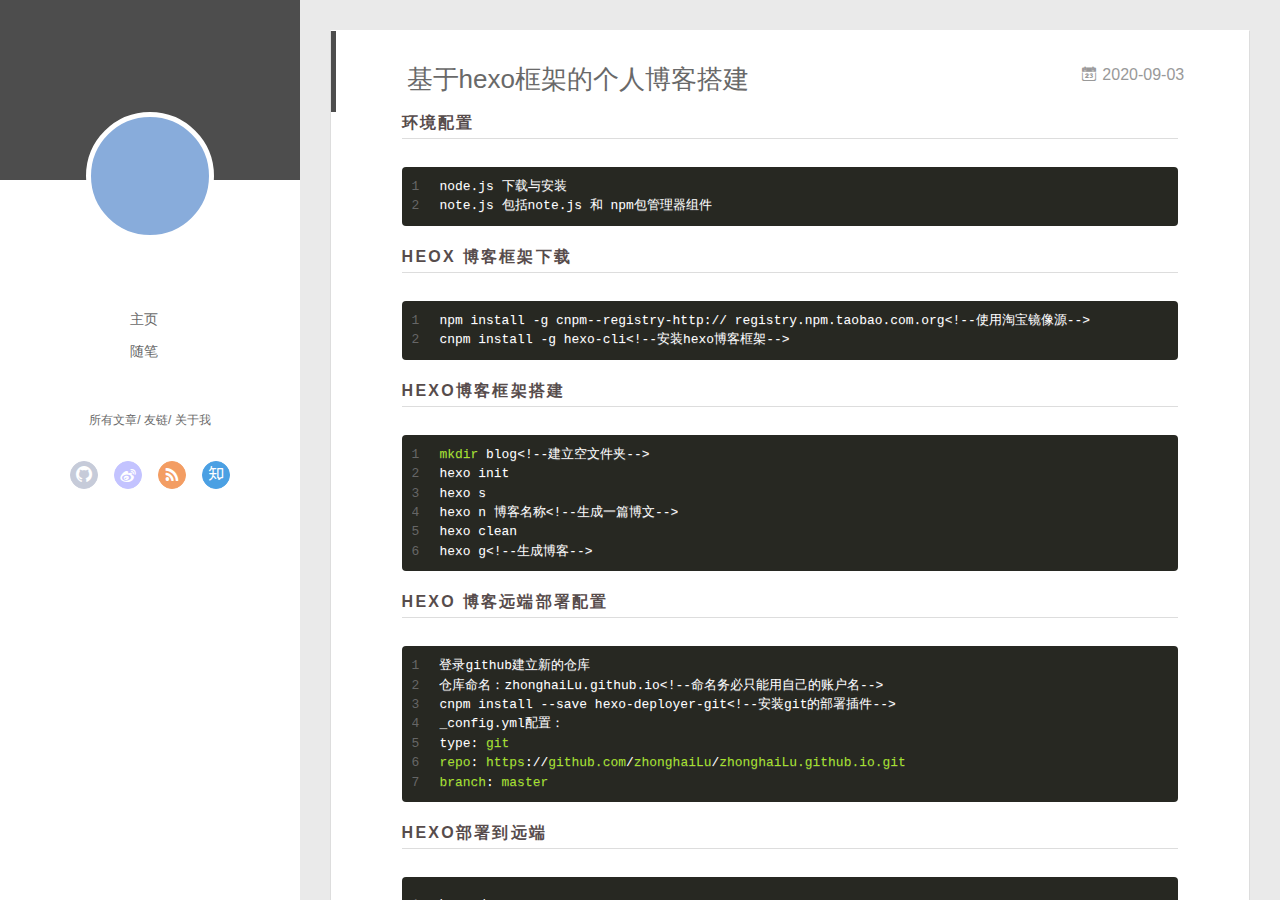
==== commit 3e52d3db: "Site updated: 2020-09-03 19:49:00" ====
--- a/index.html
+++ b/index.html
@@ -1,436 +1,725 @@
-
 <!DOCTYPE html>
-<html lang="en">
+<html>
 <head>
-  <meta charset="UTF-8">
-<meta name="viewport" content="width=device-width, initial-scale=1, maximum-scale=2">
-<meta name="theme-color" content="#FFF">
-  <link rel="apple-touch-icon" sizes="180x180" href="/images/apple-touch-icon.png">
-
-<link rel="icon" type="image/ico" sizes="32x32" href="/images/favicon.ico">
-  <meta http-equiv="Cache-Control" content="no-transform">
-  <meta http-equiv="Cache-Control" content="no-siteapp">
-
-
-<link rel="alternate" type="application/rss+xml" title="Hexo" href="http://example.com/rss.xml" />
-<link rel="alternate" type="application/atom+xml" title="Hexo" href="http://example.com/atom.xml" />
-<link rel="alternate" type="application/json" title="Hexo" href="http://example.com/feed.json" />
-
-<link rel="stylesheet" href="//fonts.googleapis.com/css?family=Mulish:300,300italic,400,400italic,700,700italic|Fredericka the Great:300,300italic,400,400italic,700,700italic|Noto Serif JP:300,300italic,400,400italic,700,700italic|Noto Serif SC:300,300italic,400,400italic,700,700italic|Inconsolata:300,300italic,400,400italic,700,700italic&display=swap&subset=latin,latin-ext">
-
-
-<link rel="stylesheet" href="/css/app.css">
-
-
-  
-
-
-<meta name="description" content="" >
-
-
-<link rel="canonical" href="http://example.com/">
-
-
-
-  <title>Yume Shoka = Hexo</title>
+  <meta charset="utf-8">
+  
+  <meta name="renderer" content="webkit">
+  <meta http-equiv="X-UA-Compatible" content="IE=edge" >
+  <link rel="dns-prefetch" href="http://example.com">
+  <title>Hexo</title>
+  <meta name="viewport" content="width=device-width, initial-scale=1, maximum-scale=1">
+  <meta property="og:type" content="website">
+<meta property="og:title" content="Hexo">
+<meta property="og:url" content="http://example.com/index.html">
+<meta property="og:site_name" content="Hexo">
+<meta property="og:locale" content="en_US">
+<meta property="article:author" content="John Doe">
+<meta name="twitter:card" content="summary">
+  
+    <link rel="alternative" href="/atom.xml" title="Hexo" type="application/atom+xml">
+  
+  
+    <link rel="icon" href="/favicon.png">
+  
+  <link rel="stylesheet" type="text/css" href="/./main.0cf68a.css">
+  <style type="text/css">
+  
+    #container.show {
+      background: linear-gradient(200deg,#a0cfe4,#e8c37e);
+    }
+  </style>
+  
+
+  
+
 <meta name="generator" content="Hexo 5.1.1"></head>
-<body itemscope itemtype="http://schema.org/WebPage">
-  <div id="loading">
-    <div class="cat">
-      <div class="body"></div>
-      <div class="body"></div>
-      <div class="tail"></div>
-      <div class="head"></div>
-    </div>
-  </div>
-  <div id="container">
-    <header id="header" itemscope itemtype="http://schema.org/WPHeader">
-      <div class="inner">
-        <div id="brand">
-          <div class="pjax">
+
+<body>
+  <div id="container" q-class="show:isCtnShow">
+    <canvas id="anm-canvas" class="anm-canvas"></canvas>
+    <div class="left-col" q-class="show:isShow">
+      
+<div class="overlay" style="background: #4d4d4d"></div>
+<div class="intrude-less">
+	<header id="header" class="inner">
+		<a href="/" class="profilepic">
+			<img src="" class="js-avatar">
+		</a>
+		<hgroup>
+		  <h1 class="header-author"><a href="/"></a></h1>
+		</hgroup>
+		
+
+		<nav class="header-menu">
+			<ul>
+			
+				<li><a href="/">主页</a></li>
+	        
+				<li><a href="/tags/%E9%9A%8F%E7%AC%94/">随笔</a></li>
+	        
+			</ul>
+		</nav>
+		<nav class="header-smart-menu">
+    		
+    			
+    			<a q-on="click: openSlider(e, 'innerArchive')" href="javascript:void(0)">所有文章</a>
+    			
+            
+    			
+    			<a q-on="click: openSlider(e, 'friends')" href="javascript:void(0)">友链</a>
+    			
+            
+    			
+    			<a q-on="click: openSlider(e, 'aboutme')" href="javascript:void(0)">关于我</a>
+    			
+            
+		</nav>
+		<nav class="header-nav">
+			<div class="social">
+				
+					<a class="github" target="_blank" href="#" title="github"><i class="icon-github"></i></a>
+		        
+					<a class="weibo" target="_blank" href="#" title="weibo"><i class="icon-weibo"></i></a>
+		        
+					<a class="rss" target="_blank" href="#" title="rss"><i class="icon-rss"></i></a>
+		        
+					<a class="zhihu" target="_blank" href="#" title="zhihu"><i class="icon-zhihu"></i></a>
+		        
+			</div>
+		</nav>
+	</header>		
+</div>
+
+    </div>
+    <div class="mid-col" q-class="show:isShow,hide:isShow|isFalse">
+      
+<nav id="mobile-nav">
+  	<div class="overlay js-overlay" style="background: #4d4d4d"></div>
+	<div class="btnctn js-mobile-btnctn">
+  		<div class="slider-trigger list" q-on="click: openSlider(e)"><i class="icon icon-sort"></i></div>
+	</div>
+	<div class="intrude-less">
+		<header id="header" class="inner">
+			<div class="profilepic">
+				<img src="" class="js-avatar">
+			</div>
+			<hgroup>
+			  <h1 class="header-author js-header-author"></h1>
+			</hgroup>
+			
+			
+			
+				
+			
+				
+			
+			
+			
+			<nav class="header-nav">
+				<div class="social">
+					
+						<a class="github" target="_blank" href="#" title="github"><i class="icon-github"></i></a>
+			        
+						<a class="weibo" target="_blank" href="#" title="weibo"><i class="icon-weibo"></i></a>
+			        
+						<a class="rss" target="_blank" href="#" title="rss"><i class="icon-rss"></i></a>
+			        
+						<a class="zhihu" target="_blank" href="#" title="zhihu"><i class="icon-zhihu"></i></a>
+			        
+				</div>
+			</nav>
+
+			<nav class="header-menu js-header-menu">
+				<ul style="width: 50%">
+				
+				
+					<li style="width: 50%"><a href="/">主页</a></li>
+		        
+					<li style="width: 50%"><a href="/tags/%E9%9A%8F%E7%AC%94/">随笔</a></li>
+		        
+				</ul>
+			</nav>
+		</header>				
+	</div>
+	<div class="mobile-mask" style="display:none" q-show="isShow"></div>
+</nav>
+
+      <div id="wrapper" class="body-wrap">
+        <div class="menu-l">
+          <div class="canvas-wrap">
+            <canvas data-colors="#eaeaea" data-sectionHeight="100" data-contentId="js-content" id="myCanvas1" class="anm-canvas"></canvas>
+          </div>
+          <div id="js-content" class="content-ll">
+            
+  
+    <article id="post-基于hexo框架的个人博客搭建" class="article article-type-post  article-index" itemscope itemprop="blogPost">
+  <div class="article-inner">
+    
+      <header class="article-header">
+        
+  
+    <h1 itemprop="name">
+      <a class="article-title" href="/2020/09/03/%E5%9F%BA%E4%BA%8Ehexo%E6%A1%86%E6%9E%B6%E7%9A%84%E4%B8%AA%E4%BA%BA%E5%8D%9A%E5%AE%A2%E6%90%AD%E5%BB%BA/">基于hexo框架的个人博客搭建</a>
+    </h1>
+  
+
+        
+        <a href="/2020/09/03/%E5%9F%BA%E4%BA%8Ehexo%E6%A1%86%E6%9E%B6%E7%9A%84%E4%B8%AA%E4%BA%BA%E5%8D%9A%E5%AE%A2%E6%90%AD%E5%BB%BA/" class="archive-article-date">
+  	<time datetime="2020-09-03T10:44:17.000Z" itemprop="datePublished"><i class="icon-calendar icon"></i>2020-09-03</time>
+</a>
+        
+      </header>
+    
+    <div class="article-entry" itemprop="articleBody">
+      
+        <h4 id="环境配置"><a href="#环境配置" class="headerlink" title="环境配置"></a>环境配置</h4><figure class="highlight bat"><table><tr><td class="gutter"><pre><span class="line">1</span><br><span class="line">2</span><br></pre></td><td class="code"><pre><span class="line">node.js 下载与安装</span><br><span class="line">note.js 包括note.js 和 npm包管理器组件</span><br></pre></td></tr></table></figure>
+<h4 id="heox-博客框架下载"><a href="#heox-博客框架下载" class="headerlink" title="heox 博客框架下载"></a>heox 博客框架下载</h4><figure class="highlight bat"><table><tr><td class="gutter"><pre><span class="line">1</span><br><span class="line">2</span><br></pre></td><td class="code"><pre><span class="line">npm install -g cnpm--registry-http:// registry.npm.taobao.com.org&lt;!--使用淘宝镜像源--&gt;</span><br><span class="line">cnpm install -g hexo-cli&lt;!--安装hexo博客框架--&gt;</span><br></pre></td></tr></table></figure>
+<h4 id="hexo博客框架搭建"><a href="#hexo博客框架搭建" class="headerlink" title="hexo博客框架搭建"></a>hexo博客框架搭建</h4><figure class="highlight bat"><table><tr><td class="gutter"><pre><span class="line">1</span><br><span class="line">2</span><br><span class="line">3</span><br><span class="line">4</span><br><span class="line">5</span><br><span class="line">6</span><br></pre></td><td class="code"><pre><span class="line"><span class="built_in">mkdir</span> blog&lt;!--建立空文件夹--&gt;</span><br><span class="line">hexo init</span><br><span class="line">hexo s</span><br><span class="line">hexo n 博客名称&lt;!--生成一篇博文--&gt;</span><br><span class="line">hexo clean</span><br><span class="line">hexo g&lt;!--生成博客--&gt;</span><br></pre></td></tr></table></figure>
+<h4 id="hexo-博客远端部署配置"><a href="#hexo-博客远端部署配置" class="headerlink" title="hexo 博客远端部署配置"></a>hexo 博客远端部署配置</h4><figure class="highlight bat"><table><tr><td class="gutter"><pre><span class="line">1</span><br><span class="line">2</span><br><span class="line">3</span><br><span class="line">4</span><br><span class="line">5</span><br><span class="line">6</span><br><span class="line">7</span><br></pre></td><td class="code"><pre><span class="line">登录github建立新的仓库</span><br><span class="line">仓库命名：zhonghaiLu.github.io&lt;!--命名务必只能用自己的账户名--&gt;</span><br><span class="line">cnpm install --save hexo-deployer-git&lt;!--安装git的部署插件--&gt;</span><br><span class="line">_config.yml配置：</span><br><span class="line"><span class="function">type: <span class="title">git</span></span></span><br><span class="line"><span class="function"><span class="title">repo</span>: <span class="title">https</span>://<span class="title">github.com</span>/<span class="title">zhonghaiLu</span>/<span class="title">zhonghaiLu.github.io.git</span></span></span><br><span class="line"><span class="function"><span class="title">branch</span>: <span class="title">master</span></span></span><br></pre></td></tr></table></figure>
+<h4 id="hexo部署到远端"><a href="#hexo部署到远端" class="headerlink" title="hexo部署到远端"></a>hexo部署到远端</h4><figure class="highlight bat"><table><tr><td class="gutter"><pre><span class="line">1</span><br></pre></td><td class="code"><pre><span class="line">hexo d</span><br></pre></td></tr></table></figure>
+<h4 id="hexo主题更换"><a href="#hexo主题更换" class="headerlink" title="hexo主题更换"></a>hexo主题更换</h4><figure class="highlight bat"><table><tr><td class="gutter"><pre><span class="line">1</span><br><span class="line">2</span><br><span class="line">3</span><br><span class="line">4</span><br><span class="line">5</span><br><span class="line">6</span><br></pre></td><td class="code"><pre><span class="line">git clone https://github.com/litten/hexo-theme-yilia.git themes/yilia</span><br><span class="line">config.yml配置：</span><br><span class="line"><span class="function">theme:<span class="title">yilia</span></span></span><br><span class="line"><span class="function"><span class="title">hexo</span> <span class="title">clean</span></span></span><br><span class="line"><span class="function"><span class="title">hexo</span> <span class="title">g</span></span></span><br><span class="line"><span class="function"><span class="title">heox</span> <span class="title">s</span></span></span><br></pre></td></tr></table></figure>
+      
+
+      
+    </div>
+    <div class="article-info article-info-index">
+      
+      
+      
+
+      
+        <p class="article-more-link">
+          <a class="article-more-a" href="/2020/09/03/%E5%9F%BA%E4%BA%8Ehexo%E6%A1%86%E6%9E%B6%E7%9A%84%E4%B8%AA%E4%BA%BA%E5%8D%9A%E5%AE%A2%E6%90%AD%E5%BB%BA/">展开全文 >></a>
+        </p>
+      
+
+      
+      <div class="clearfix"></div>
+    </div>
+  </div>
+</article>
+
+<aside class="wrap-side-operation">
+    <div class="mod-side-operation">
+        
+        <div class="jump-container" id="js-jump-container" style="display:none;">
+            <a href="javascript:void(0)" class="mod-side-operation__jump-to-top">
+                <i class="icon-font icon-back"></i>
+            </a>
+            <div id="js-jump-plan-container" class="jump-plan-container" style="top: -11px;">
+                <i class="icon-font icon-plane jump-plane"></i>
+            </div>
+        </div>
+        
+        
+    </div>
+</aside>
+
+
+
+
+  
+    <article id="post-个人简历" class="article article-type-post  article-index" itemscope itemprop="blogPost">
+  <div class="article-inner">
+    
+      <header class="article-header">
+        
+  
+    <h1 itemprop="name">
+      <a class="article-title" href="/2020/09/03/%E4%B8%AA%E4%BA%BA%E7%AE%80%E5%8E%86/">个人简历</a>
+    </h1>
+  
+
+        
+        <a href="/2020/09/03/%E4%B8%AA%E4%BA%BA%E7%AE%80%E5%8E%86/" class="archive-article-date">
+  	<time datetime="2020-09-03T00:51:09.000Z" itemprop="datePublished"><i class="icon-calendar icon"></i>2020-09-03</time>
+</a>
+        
+      </header>
+    
+    <div class="article-entry" itemprop="articleBody">
+      
+        <h4 id="个人简历"><a href="#个人简历" class="headerlink" title="个人简历"></a>个人简历</h4><figure class="highlight bat"><table><tr><td class="gutter"><pre><span class="line">1</span><br><span class="line">2</span><br><span class="line">3</span><br><span class="line">4</span><br><span class="line">5</span><br><span class="line">6</span><br><span class="line">7</span><br><span class="line">8</span><br><span class="line">9</span><br><span class="line">10</span><br><span class="line">11</span><br><span class="line">12</span><br><span class="line">13</span><br><span class="line">14</span><br><span class="line">15</span><br><span class="line">16</span><br><span class="line">17</span><br><span class="line">18</span><br><span class="line">19</span><br><span class="line">20</span><br><span class="line">21</span><br><span class="line">22</span><br><span class="line">23</span><br><span class="line">24</span><br><span class="line">25</span><br><span class="line">26</span><br><span class="line">27</span><br><span class="line">28</span><br><span class="line">29</span><br><span class="line">30</span><br><span class="line">31</span><br><span class="line">32</span><br><span class="line">33</span><br><span class="line">34</span><br><span class="line">35</span><br><span class="line">36</span><br><span class="line">37</span><br><span class="line">38</span><br><span class="line">39</span><br><span class="line">40</span><br><span class="line">41</span><br><span class="line">42</span><br><span class="line">43</span><br></pre></td><td class="code"><pre><span class="line">&lt;table border=&quot;<span class="number">1</span>px&quot; cellspacing=&quot;<span class="number">0</span>&quot; width=&quot;<span class="number">600</span>&quot;&gt;</span><br><span class="line">&lt;col width=&quot;<span class="number">200</span>px&quot;&gt;&lt;!--设置每一列单元格的宽度&gt;</span><br><span class="line">&lt;col width=&quot;<span class="number">200</span>px&quot;&gt;</span><br><span class="line">&lt;col width=&quot;<span class="number">200</span>px&quot;&gt;</span><br><span class="line">&lt;col width=&quot;<span class="number">200</span>px&quot;&gt;</span><br><span class="line">&lt;col width=&quot;<span class="number">200</span>px&quot;&gt;</span><br><span class="line">&lt;col width=&quot;<span class="number">200</span>px&quot;&gt;</span><br><span class="line">&lt;col width=&quot;<span class="number">200</span>px&quot;&gt;</span><br><span class="line">&lt;colgroup span=&quot;<span class="number">6</span>&quot; width=&quot;<span class="number">100</span>px&quot;&gt;&lt;!--统一设置<span class="number">6</span>列单元格的宽度&gt;</span><br><span class="line">&lt;col width=&quot;<span class="number">200</span>px&quot;&gt;&lt;!--单独设置一列单元格的宽度&gt;</span><br><span class="line">&lt;tr align=&quot;center&quot; height=&quot;<span class="number">40</span>px&quot;&gt;&lt;!--文字居中和设置每一行的高度&gt;</span><br><span class="line">&lt;td colspan=&quot;<span class="number">7</span>&quot;&gt;个人简历&lt;/td&gt;&lt;!--表示个人简历占用垂直方向<span class="number">7</span>个空格&gt;</span><br><span class="line">&lt;/tr&gt;</span><br><span class="line">&lt;tr align=&quot;center&quot; height=&quot;<span class="number">40</span>px&quot;&gt;</span><br><span class="line">&lt;td&gt;姓名&lt;/td&gt;</span><br><span class="line">&lt;td&gt;&lt;/td&gt;</span><br><span class="line">&lt;td&gt;性别&lt;/td&gt;</span><br><span class="line">&lt;td&gt;&lt;/td&gt;</span><br><span class="line">&lt;td&gt;年龄&lt;/td&gt;</span><br><span class="line">&lt;td&gt;&lt;/td&gt;</span><br><span class="line">&lt;td rowspan=&quot;<span class="number">4</span>&quot;&gt;照片&lt;/td&gt;</span><br><span class="line">&lt;/tr&gt;</span><br><span class="line">&lt;tr align=&quot;center&quot; height=&quot;<span class="number">40</span>px&quot;&gt;</span><br><span class="line">&lt;td&gt;学历&lt;/td&gt;</span><br><span class="line">&lt;td&gt;&lt;/td&gt;</span><br><span class="line">&lt;td&gt;籍贯&lt;/td&gt;</span><br><span class="line">&lt;td colspan=&quot;<span class="number">3</span>&quot;&gt;&lt;/td&gt;</span><br><span class="line">&lt;/tr&gt;</span><br><span class="line">&lt;tr align=&quot;center&quot; height=&quot;<span class="number">40</span>px&quot;&gt;</span><br><span class="line">&lt;td&gt;电话&lt;/td&gt;</span><br><span class="line">&lt;td&gt;&lt;/td&gt;</span><br><span class="line">&lt;td&gt;政治面貌&lt;/td&gt;</span><br><span class="line">&lt;td&gt; colspan=&quot;<span class="number">3</span>&quot;&lt;/td&gt;</span><br><span class="line">&lt;/tr&gt;</span><br><span class="line">&lt;tr align=&quot;center&quot; height=&quot;<span class="number">40</span>px&quot;&gt;</span><br><span class="line">&lt;td&gt;毕业院校&lt;/td&gt;</span><br><span class="line">&lt;td colspan=&quot;<span class="number">5</span>&quot;&gt;&lt;/td&gt;</span><br><span class="line">&lt;/tr&gt;</span><br><span class="line">&lt;tr align=&quot;center&quot; height=&quot;<span class="number">40</span>px&quot;&gt;</span><br><span class="line">&lt;td&gt;求职意向&lt;/td&gt;</span><br><span class="line">&lt;td colspan=&quot;<span class="number">6</span>&quot;&gt;&lt;/td&gt;</span><br><span class="line">&lt;/tr&gt;</span><br><span class="line">&lt;/table&gt;</span><br></pre></td></tr></table></figure>
+<h4 id="登陆表单"><a href="#登陆表单" class="headerlink" title="登陆表单"></a>登陆表单</h4><figure class="highlight bat"><table><tr><td class="gutter"><pre><span class="line">1</span><br><span class="line">2</span><br><span class="line">3</span><br><span class="line">4</span><br><span class="line">5</span><br><span class="line">6</span><br><span class="line">7</span><br><span class="line">8</span><br><span class="line">9</span><br><span class="line">10</span><br><span class="line">11</span><br><span class="line">12</span><br><span class="line">13</span><br><span class="line">14</span><br><span class="line">15</span><br><span class="line">16</span><br><span class="line">17</span><br><span class="line">18</span><br><span class="line">19</span><br><span class="line">20</span><br><span class="line">21</span><br><span class="line">22</span><br><span class="line">23</span><br><span class="line">24</span><br><span class="line">25</span><br><span class="line">26</span><br><span class="line">27</span><br><span class="line">28</span><br><span class="line">29</span><br><span class="line">30</span><br><span class="line">31</span><br><span class="line">32</span><br></pre></td><td class="code"><pre><span class="line">&lt;body&gt;</span><br><span class="line">&lt;form action=&quot;http://www.taobao.com&quot;&gt;</span><br><span class="line">&lt;table  width=&quot;<span class="number">600</span>px&quot; border=&quot;<span class="number">1</span>px&quot; cellspacing=&quot;<span class="number">0</span>&quot;&gt;</span><br><span class="line">&lt;tbody&gt;</span><br><span class="line">&lt;col width=&quot;<span class="number">40</span>px&quot;&gt;</span><br><span class="line">&lt;col width=&quot;<span class="number">40</span>px&quot;&gt;</span><br><span class="line">&lt;col width=&quot;<span class="number">80</span>px&quot;&gt;</span><br><span class="line">&lt;tr height=&quot;<span class="number">40</span>px&quot;&gt; </span><br><span class="line">&lt;td rowspan=&quot;<span class="number">4</span>&quot; align=&quot;center&quot;&gt;总体信息&lt;/td&gt;</span><br><span class="line">&lt;td colspan=&quot;<span class="number">2</span>&quot;&gt;&lt;/td&gt;</span><br><span class="line">&lt;/tr&gt;</span><br><span class="line">&lt;tr height=&quot;<span class="number">40</span>px&quot;&gt; </span><br><span class="line">&lt;td align=&quot;right&quot;&gt;用户名&lt;/td&gt;</span><br><span class="line">&lt;td&gt;</span><br><span class="line">&lt;input <span class="built_in">type</span>=&quot;text&quot; name=&quot;loginame&quot;&gt;</span><br><span class="line">&lt;/td&gt;</span><br><span class="line">&lt;/tr&gt;</span><br><span class="line">&lt;tr height=&quot;<span class="number">40</span>px&quot;&gt; </span><br><span class="line">&lt;td align=&quot;right&quot;&gt;密码&lt;/td&gt;</span><br><span class="line">&lt;td&gt;</span><br><span class="line">&lt;input <span class="built_in">type</span>=&quot;text&quot; name=&quot;loginame&quot;&gt;</span><br><span class="line">&lt;/td&gt;</span><br><span class="line">&lt;/tr&gt;</span><br><span class="line">&lt;tr height=&quot;<span class="number">40</span>px&quot;&gt; </span><br><span class="line">&lt;td colspan=&quot;<span class="number">2</span>&quot; align=&quot;center&quot;&gt;</span><br><span class="line">&lt;input <span class="built_in">type</span>=&quot;submit&quot; value=&quot;提交&quot;/&gt;</span><br><span class="line">&lt;input <span class="built_in">type</span>=&quot;reset&quot; value=&quot;重置&quot;/&gt;</span><br><span class="line">&lt;/td&gt;</span><br><span class="line">&lt;/tr&gt;</span><br><span class="line">&lt;/tbody&gt;</span><br><span class="line">&lt;/table&gt;</span><br><span class="line">&lt;/body&gt;</span><br></pre></td></tr></table></figure>
+<p>[1]<a target="_blank" rel="noopener" href="http://www.bilibili.com/">www.bilibili.com</a></p>
+
+      
+
+      
+    </div>
+    <div class="article-info article-info-index">
+      
+      
+      
+
+      
+        <p class="article-more-link">
+          <a class="article-more-a" href="/2020/09/03/%E4%B8%AA%E4%BA%BA%E7%AE%80%E5%8E%86/">展开全文 >></a>
+        </p>
+      
+
+      
+      <div class="clearfix"></div>
+    </div>
+  </div>
+</article>
+
+<aside class="wrap-side-operation">
+    <div class="mod-side-operation">
+        
+        <div class="jump-container" id="js-jump-container" style="display:none;">
+            <a href="javascript:void(0)" class="mod-side-operation__jump-to-top">
+                <i class="icon-font icon-back"></i>
+            </a>
+            <div id="js-jump-plan-container" class="jump-plan-container" style="top: -11px;">
+                <i class="icon-font icon-plane jump-plane"></i>
+            </div>
+        </div>
+        
+        
+    </div>
+</aside>
+
+
+
+
+  
+    <article id="post-html表格制作" class="article article-type-post  article-index" itemscope itemprop="blogPost">
+  <div class="article-inner">
+    
+      <header class="article-header">
+        
+  
+    <h1 itemprop="name">
+      <a class="article-title" href="/2020/09/02/html%E8%A1%A8%E6%A0%BC%E5%88%B6%E4%BD%9C/">html表格制作总结</a>
+    </h1>
+  
+
+        
+        <a href="/2020/09/02/html%E8%A1%A8%E6%A0%BC%E5%88%B6%E4%BD%9C/" class="archive-article-date">
+  	<time datetime="2020-09-02T00:18:30.000Z" itemprop="datePublished"><i class="icon-calendar icon"></i>2020-09-02</time>
+</a>
+        
+      </header>
+    
+    <div class="article-entry" itemprop="articleBody">
+      
+        <h4 id="表格制作第一种"><a href="#表格制作第一种" class="headerlink" title="表格制作第一种"></a>表格制作第一种</h4><figure class="highlight bat"><table><tr><td class="gutter"><pre><span class="line">1</span><br><span class="line">2</span><br><span class="line">3</span><br><span class="line">4</span><br><span class="line">5</span><br><span class="line">6</span><br><span class="line">7</span><br><span class="line">8</span><br><span class="line">9</span><br><span class="line">10</span><br><span class="line">11</span><br><span class="line">12</span><br><span class="line">13</span><br><span class="line">14</span><br><span class="line">15</span><br><span class="line">16</span><br><span class="line">17</span><br><span class="line">18</span><br><span class="line">19</span><br><span class="line">20</span><br><span class="line">21</span><br><span class="line">22</span><br><span class="line">23</span><br><span class="line">24</span><br><span class="line">25</span><br><span class="line">26</span><br><span class="line">27</span><br></pre></td><td class="code"><pre><span class="line">&lt;h3&gt;表格制作&lt;/h3&gt;&lt;!--标题--&gt;</span><br><span class="line">&lt;table border=&quot;<span class="number">1</span>px&quot; cellspacing=&quot;<span class="number">0</span>&quot; &lt;!--画出表格框--&gt;</span><br><span class="line">&lt;tr&gt;  </span><br><span class="line">&lt;td width=&quot;<span class="number">100</span>px&quot; align=&quot;center&quot;&gt;内容&lt;/td&gt;&lt;!--空格大小+文字居中&gt;</span><br><span class="line">&lt;td width=&quot;<span class="number">100</span>px&quot; align=&quot;center&quot;&gt;内容&lt;/td&gt;</span><br><span class="line">&lt;td width=&quot;<span class="number">100</span>px&quot; align=&quot;center&quot;&gt;内容&lt;/td&gt;</span><br><span class="line">&lt;td width=&quot;<span class="number">100</span>px&quot; align=&quot;center&quot;&gt;内容&lt;/td&gt;</span><br><span class="line">&lt;td width=&quot;<span class="number">100</span>px&quot; align=&quot;center&quot;&gt;内容&lt;/td&gt;</span><br><span class="line">&lt;td width=&quot;<span class="number">100</span>px&quot; align=&quot;center&quot;&gt;内容&lt;/td&gt;</span><br><span class="line">&lt;/tr&gt;</span><br><span class="line">&lt;tr&gt;  </span><br><span class="line">&lt;td width=&quot;<span class="number">100</span>px&quot; align=&quot;center&quot;&gt;内容&lt;/td&gt;</span><br><span class="line">&lt;td width=&quot;<span class="number">100</span>px&quot; align=&quot;center&quot;&gt;内容&lt;/td&gt;</span><br><span class="line">&lt;td width=&quot;<span class="number">100</span>px&quot; align=&quot;center&quot;&gt;内容&lt;/td&gt;</span><br><span class="line">&lt;td width=&quot;<span class="number">100</span>px&quot; align=&quot;center&quot;&gt;内容&lt;/td&gt;</span><br><span class="line">&lt;td width=&quot;<span class="number">100</span>px&quot; align=&quot;center&quot;&gt;内容&lt;/td&gt;</span><br><span class="line">&lt;td width=&quot;<span class="number">100</span>px&quot; align=&quot;center&quot;&gt;内容&lt;/td&gt;</span><br><span class="line">&lt;/tr&gt;</span><br><span class="line">&lt;tr&gt;  </span><br><span class="line">&lt;td width=&quot;<span class="number">100</span>px&quot; align=&quot;center&quot;&gt;内容&lt;/td&gt;</span><br><span class="line">&lt;td width=&quot;<span class="number">100</span>px&quot; align=&quot;center&quot;&gt;内容&lt;/td&gt;</span><br><span class="line">&lt;td width=&quot;<span class="number">100</span>px&quot; align=&quot;center&quot;&gt;内容&lt;/td&gt;</span><br><span class="line">&lt;td width=&quot;<span class="number">100</span>px&quot; align=&quot;center&quot;&gt;内容&lt;/td&gt;</span><br><span class="line">&lt;td width=&quot;<span class="number">100</span>px&quot; align=&quot;center&quot;&gt;内容&lt;/td&gt;</span><br><span class="line">&lt;td width=&quot;<span class="number">100</span>px&quot; align=&quot;center&quot;&gt;内容&lt;/td&gt;</span><br><span class="line">&lt;/tr&gt;</span><br><span class="line">&lt;/table&gt;</span><br></pre></td></tr></table></figure>
+<h4 id="表格制作简易版"><a href="#表格制作简易版" class="headerlink" title="表格制作简易版"></a>表格制作简易版</h4><figure class="highlight bat"><table><tr><td class="gutter"><pre><span class="line">1</span><br><span class="line">2</span><br><span class="line">3</span><br><span class="line">4</span><br><span class="line">5</span><br><span class="line">6</span><br><span class="line">7</span><br><span class="line">8</span><br><span class="line">9</span><br><span class="line">10</span><br><span class="line">11</span><br><span class="line">12</span><br><span class="line">13</span><br><span class="line">14</span><br><span class="line">15</span><br><span class="line">16</span><br><span class="line">17</span><br><span class="line">18</span><br><span class="line">19</span><br><span class="line">20</span><br><span class="line">21</span><br><span class="line">22</span><br><span class="line">23</span><br><span class="line">24</span><br><span class="line">25</span><br><span class="line">26</span><br><span class="line">27</span><br><span class="line">28</span><br><span class="line">29</span><br><span class="line">30</span><br></pre></td><td class="code"><pre><span class="line">&lt;h3&gt;表格制作&lt;/h3&gt;&lt;!--标题--&gt;</span><br><span class="line">&lt;table border=&quot;<span class="number">1</span>px&quot; cellspacing=&quot;<span class="number">0</span>&quot;&lt;!--给文字增加外围线&gt;</span><br><span class="line">&lt;col width=&quot;<span class="number">100</span>px&quot;&gt;&lt;!--统一调节每一格的大小--&gt;</span><br><span class="line">&lt;col width=&quot;<span class="number">100</span>px&quot;&gt;</span><br><span class="line">&lt;col width=&quot;<span class="number">100</span>px&quot;&gt;</span><br><span class="line">&lt;tr&gt;  </span><br><span class="line">&lt;td&gt;内容&lt;/td&gt;</span><br><span class="line">&lt;td&gt;内容&lt;/td&gt;</span><br><span class="line">&lt;td&gt;内容&lt;/td&gt;</span><br><span class="line">&lt;td&gt;内容&lt;/td&gt;</span><br><span class="line">&lt;td&gt;内容&lt;/td&gt;</span><br><span class="line">&lt;td&gt;内容&lt;/td&gt;</span><br><span class="line">&lt;/tr&gt;</span><br><span class="line">&lt;tr&gt;  </span><br><span class="line">&lt;td&gt;内容&lt;/td&gt;</span><br><span class="line">&lt;td&gt;内容&lt;/td&gt;</span><br><span class="line">&lt;td&gt;内容&lt;/td&gt;</span><br><span class="line">&lt;td&gt;内容&lt;/td&gt;</span><br><span class="line">&lt;td&gt;内容&lt;/td&gt;	</span><br><span class="line">&lt;td&gt;内容&lt;/td&gt;</span><br><span class="line">&lt;/tr&gt;</span><br><span class="line">&lt;tr&gt;  </span><br><span class="line">&lt;td&gt;内容&lt;/td&gt;</span><br><span class="line">&lt;td&gt;内容&lt;/td&gt;</span><br><span class="line">&lt;td&gt;内容&lt;/td&gt;</span><br><span class="line">&lt;td&gt;内容&lt;/td&gt;</span><br><span class="line">&lt;td&gt;内容&lt;/td&gt;</span><br><span class="line">&lt;td&gt;内容&lt;/td&gt;</span><br><span class="line">&lt;/tr&gt;</span><br><span class="line">&lt;/table&gt;</span><br></pre></td></tr></table></figure>
+      
+
+      
+    </div>
+    <div class="article-info article-info-index">
+      
+      
+      
+
+      
+        <p class="article-more-link">
+          <a class="article-more-a" href="/2020/09/02/html%E8%A1%A8%E6%A0%BC%E5%88%B6%E4%BD%9C/">展开全文 >></a>
+        </p>
+      
+
+      
+      <div class="clearfix"></div>
+    </div>
+  </div>
+</article>
+
+<aside class="wrap-side-operation">
+    <div class="mod-side-operation">
+        
+        <div class="jump-container" id="js-jump-container" style="display:none;">
+            <a href="javascript:void(0)" class="mod-side-operation__jump-to-top">
+                <i class="icon-font icon-back"></i>
+            </a>
+            <div id="js-jump-plan-container" class="jump-plan-container" style="top: -11px;">
+                <i class="icon-font icon-plane jump-plane"></i>
+            </div>
+        </div>
+        
+        
+    </div>
+</aside>
+
+
+
+
+  
+    <article id="post-html网页排序总结" class="article article-type-post  article-index" itemscope itemprop="blogPost">
+  <div class="article-inner">
+    
+      <header class="article-header">
+        
+  
+    <h1 itemprop="name">
+      <a class="article-title" href="/2020/09/01/html%E7%BD%91%E9%A1%B5%E6%8E%92%E5%BA%8F%E6%80%BB%E7%BB%93/">html网页排序总结</a>
+    </h1>
+  
+
+        
+        <a href="/2020/09/01/html%E7%BD%91%E9%A1%B5%E6%8E%92%E5%BA%8F%E6%80%BB%E7%BB%93/" class="archive-article-date">
+  	<time datetime="2020-09-01T05:44:02.000Z" itemprop="datePublished"><i class="icon-calendar icon"></i>2020-09-01</time>
+</a>
+        
+      </header>
+    
+    <div class="article-entry" itemprop="articleBody">
+      
+        <h2 id="网页链接排序"><a href="#网页链接排序" class="headerlink" title="网页链接排序"></a>网页链接排序</h2><h4 id="无序排列类型"><a href="#无序排列类型" class="headerlink" title="无序排列类型"></a>无序排列类型</h4><figure class="highlight bat"><table><tr><td class="gutter"><pre><span class="line">1</span><br><span class="line">2</span><br><span class="line">3</span><br><span class="line">4</span><br><span class="line">5</span><br><span class="line">6</span><br><span class="line">7</span><br><span class="line">8</span><br><span class="line">9</span><br><span class="line">10</span><br><span class="line">11</span><br><span class="line">12</span><br><span class="line">13</span><br><span class="line">14</span><br><span class="line">15</span><br></pre></td><td class="code"><pre><span class="line">&lt;ul <span class="built_in">type</span>=&quot;disc&quot;&gt;</span><br><span class="line">&lt;li&gt;</span><br><span class="line">&lt;a href=&quot;网址&quot; target=&quot;_blank&quot;&gt;</span><br><span class="line">&lt;/li&gt;</span><br><span class="line">&lt;/ul&gt;</span><br><span class="line">&lt;ul <span class="built_in">type</span>=&quot;circle&quot;&gt;</span><br><span class="line">&lt;li&gt;</span><br><span class="line">&lt;a href=&quot;网址&quot; target=“_blank”&gt;</span><br><span class="line">&lt;/li&gt;</span><br><span class="line">&lt;ul&gt;</span><br><span class="line">&lt;ul <span class="built_in">type</span>=&quot;square&quot;&gt;</span><br><span class="line">&lt;li&gt; </span><br><span class="line">&lt;a href=&quot;网址&quot; target=&quot;_blank&quot;&gt;</span><br><span class="line">&lt;/li&gt;</span><br><span class="line">&lt;/ul&gt;</span><br></pre></td></tr></table></figure>
+<h4 id="有序排列类型"><a href="#有序排列类型" class="headerlink" title="有序排列类型"></a>有序排列类型</h4><figure class="highlight bat"><table><tr><td class="gutter"><pre><span class="line">1</span><br><span class="line">2</span><br><span class="line">3</span><br><span class="line">4</span><br><span class="line">5</span><br><span class="line">6</span><br><span class="line">7</span><br><span class="line">8</span><br><span class="line">9</span><br><span class="line">10</span><br><span class="line">11</span><br><span class="line">12</span><br><span class="line">13</span><br><span class="line">14</span><br><span class="line">15</span><br><span class="line">16</span><br><span class="line">17</span><br><span class="line">18</span><br><span class="line">19</span><br><span class="line">20</span><br><span class="line">21</span><br><span class="line">22</span><br><span class="line">23</span><br><span class="line">24</span><br><span class="line">25</span><br></pre></td><td class="code"><pre><span class="line">&lt;ol <span class="built_in">type</span>=&quot;<span class="number">1</span>&quot;&gt;</span><br><span class="line">&lt;li&gt;</span><br><span class="line">&lt;a href=&quot;网址&quot; target=&quot;_blank&quot;&gt;</span><br><span class="line">&lt;/li&gt;</span><br><span class="line">&lt;ol&gt;</span><br><span class="line">&lt;ol <span class="built_in">type</span>=&quot;A&quot;&gt;</span><br><span class="line">&lt;li&gt;</span><br><span class="line">&lt;a href=&quot;网址&quot; target=&quot;_blank&quot;&gt;</span><br><span class="line">&lt;/li&gt;</span><br><span class="line">&lt;/ol&gt;</span><br><span class="line">&lt;ol <span class="built_in">type</span>=&quot;a&quot;&gt;</span><br><span class="line">&lt;li&gt;</span><br><span class="line">&lt;a href=&quot;网址&quot; target=&quot;_blank&quot;&gt;</span><br><span class="line">&lt;/li&gt;</span><br><span class="line">&lt;/ol&gt;</span><br><span class="line">&lt;ol <span class="built_in">type</span>=&quot;i&quot;&gt;</span><br><span class="line">&lt;li&gt;</span><br><span class="line">&lt;a href=&quot;网址&quot; target=&quot;_blank&quot;&gt;</span><br><span class="line">&lt;/li&gt;</span><br><span class="line">&lt;ol&gt;</span><br><span class="line">&lt;ol <span class="built_in">type</span>=&quot;I&quot;&gt;</span><br><span class="line">&lt;li&gt;</span><br><span class="line">&lt;a href=&quot;网址&quot; target=&quot;_blank&quot;&gt;</span><br><span class="line">&lt;/li&gt;</span><br><span class="line">&lt;/ol&gt;</span><br></pre></td></tr></table></figure>
+      
+
+      
+    </div>
+    <div class="article-info article-info-index">
+      
+      
+      
+
+      
+        <p class="article-more-link">
+          <a class="article-more-a" href="/2020/09/01/html%E7%BD%91%E9%A1%B5%E6%8E%92%E5%BA%8F%E6%80%BB%E7%BB%93/">展开全文 >></a>
+        </p>
+      
+
+      
+      <div class="clearfix"></div>
+    </div>
+  </div>
+</article>
+
+<aside class="wrap-side-operation">
+    <div class="mod-side-operation">
+        
+        <div class="jump-container" id="js-jump-container" style="display:none;">
+            <a href="javascript:void(0)" class="mod-side-operation__jump-to-top">
+                <i class="icon-font icon-back"></i>
+            </a>
+            <div id="js-jump-plan-container" class="jump-plan-container" style="top: -11px;">
+                <i class="icon-font icon-plane jump-plane"></i>
+            </div>
+        </div>
+        
+        
+    </div>
+</aside>
+
+
+
+
+  
+    <article id="post-关于html标签第一次总结" class="article article-type-post  article-index" itemscope itemprop="blogPost">
+  <div class="article-inner">
+    
+      <header class="article-header">
+        
+  
+    <h1 itemprop="name">
+      <a class="article-title" href="/2020/08/31/%E5%85%B3%E4%BA%8Ehtml%E6%A0%87%E7%AD%BE%E7%AC%AC%E4%B8%80%E6%AC%A1%E6%80%BB%E7%BB%93/">关于html标签第一次总结</a>
+    </h1>
+  
+
+        
+        <a href="/2020/08/31/%E5%85%B3%E4%BA%8Ehtml%E6%A0%87%E7%AD%BE%E7%AC%AC%E4%B8%80%E6%AC%A1%E6%80%BB%E7%BB%93/" class="archive-article-date">
+  	<time datetime="2020-08-31T05:42:04.000Z" itemprop="datePublished"><i class="icon-calendar icon"></i>2020-08-31</time>
+</a>
+        
+      </header>
+    
+    <div class="article-entry" itemprop="articleBody">
+      
+        <h4 id="常见的双标签"><a href="#常见的双标签" class="headerlink" title="常见的双标签"></a>常见的双标签</h4><figure class="highlight bat"><table><tr><td class="gutter"><pre><span class="line">1</span><br><span class="line">2</span><br><span class="line">3</span><br><span class="line">4</span><br><span class="line">5</span><br><span class="line">6</span><br><span class="line">7</span><br><span class="line">8</span><br><span class="line">9</span><br><span class="line">10</span><br><span class="line">11</span><br><span class="line">12</span><br><span class="line">13</span><br><span class="line">14</span><br><span class="line">15</span><br><span class="line">16</span><br><span class="line">17</span><br></pre></td><td class="code"><pre><span class="line">$</span><br><span class="line">&lt;h1&gt;&lt;/h1&gt;&lt;!--<span class="number">1</span>级标题--&gt;</span><br><span class="line">&lt;h2&gt;&lt;/h2&gt;&lt;!--<span class="number">2</span>级标题--&gt;</span><br><span class="line">&lt;h3&gt;&lt;/h3&gt;&lt;!--<span class="number">3</span>级标题--&gt;</span><br><span class="line">&lt;h4&gt;&lt;/h4&gt;&lt;!--<span class="number">4</span>级标题--&gt;</span><br><span class="line">&lt;h5&gt;&lt;/h5&gt;&lt;!--<span class="number">5</span>级标题--&gt;</span><br><span class="line">&lt;h6&gt;&lt;/h6&gt;&lt;!--<span class="number">6</span>级标题--&gt;</span><br><span class="line">&lt;i&gt;&lt;/i&gt;&lt;!--斜体--&gt;</span><br><span class="line">&lt;p&gt;&lt;/p&gt;&lt;!--段落标签文字独占一行--&gt;</span><br><span class="line">&lt;b&gt;&lt;/b&gt;&lt;!--加粗--&gt;</span><br><span class="line">&lt;a href=&quot;http://baijiahao.baidu.com/s?id=<span class="number">1676414339029040560</span>&quot;&gt;湖州茶叶是真的很不错&lt;/a&gt;&lt;!--超链接--&gt;</span><br><span class="line">&lt;a href=&quot;http://baijiahao.com&quot; target=&quot;_blank&quot;&gt;湖州茶叶是真的很不错&lt;/a&gt;&lt;!--单独打开一个超链接--&gt;</span><br><span class="line">&lt;ul&gt;&lt;li&gt;列表项目&lt;/li&gt;&lt;/ul&gt;&lt;!--无序列表--&gt;</span><br><span class="line">&lt;ol&gt;&lt;li&gt;列表项目&lt;/li&gt;&lt;/ol&gt;&lt;!--有序列表--&gt;  </span><br><span class="line">&lt;<span class="built_in">del</span>&gt;&lt;/<span class="built_in">del</span>&gt;&lt;!--文字上加划线&gt;</span><br><span class="line">&lt;u&gt;&lt;/u&gt;&lt;!--文字上加下划线--&gt;</span><br><span class="line">&lt;center&gt;&lt;/center&gt;&lt;!--文字居中--&gt;</span><br></pre></td></tr></table></figure>
+<h4 id="单标签"><a href="#单标签" class="headerlink" title="单标签"></a>单标签</h4><figure class="highlight bat"><table><tr><td class="gutter"><pre><span class="line">1</span><br><span class="line">2</span><br><span class="line">3</span><br><span class="line">4</span><br><span class="line">5</span><br><span class="line">6</span><br></pre></td><td class="code"><pre><span class="line">&lt;hr&gt;&lt;!--水平线--&gt;</span><br><span class="line">&lt;br&gt;&lt;!--换行标记--&gt;</span><br><span class="line">&amp;nbsp;&lt;!--网页上显示一个空格--&gt;</span><br><span class="line">&lt;img src=&quot;hssvv.png&quot;/&gt;&lt;!--图片--&gt;</span><br><span class="line">&lt;img src=&quot;hssvv.png&quot; <span class="built_in">title</span>=&quot;这是华为的官方logo&quot;&gt;&lt;!--<span class="built_in">title</span>表示将鼠标放置在图片上会显示相应的数字--&gt;</span><br><span class="line">&lt;img src=&quot;hssvv.png&quot; alt=&quot;这是华为的官方logo&quot;&gt;&lt;!--<span class="built_in">title</span>表示未加载出来的时候只显示文字--&gt;</span><br></pre></td></tr></table></figure>
+
+      
+
+      
+    </div>
+    <div class="article-info article-info-index">
+      
+      
+      
+
+      
+        <p class="article-more-link">
+          <a class="article-more-a" href="/2020/08/31/%E5%85%B3%E4%BA%8Ehtml%E6%A0%87%E7%AD%BE%E7%AC%AC%E4%B8%80%E6%AC%A1%E6%80%BB%E7%BB%93/">展开全文 >></a>
+        </p>
+      
+
+      
+      <div class="clearfix"></div>
+    </div>
+  </div>
+</article>
+
+<aside class="wrap-side-operation">
+    <div class="mod-side-operation">
+        
+        <div class="jump-container" id="js-jump-container" style="display:none;">
+            <a href="javascript:void(0)" class="mod-side-operation__jump-to-top">
+                <i class="icon-font icon-back"></i>
+            </a>
+            <div id="js-jump-plan-container" class="jump-plan-container" style="top: -11px;">
+                <i class="icon-font icon-plane jump-plane"></i>
+            </div>
+        </div>
+        
+        
+    </div>
+</aside>
+
+
+
+
+  
+  
+
+
+          </div>
+        </div>
+      </div>
+      <footer id="footer">
+  <div class="outer">
+    <div id="footer-info">
+    	<div class="footer-left">
+    		&copy; 2020 John Doe
+    	</div>
+      	<div class="footer-right">
+      		<a href="http://hexo.io/" target="_blank">Hexo</a>  Theme <a href="https://github.com/litten/hexo-theme-yilia" target="_blank">Yilia</a> by Litten
+      	</div>
+    </div>
+  </div>
+</footer>
+    </div>
+    <script>
+	var yiliaConfig = {
+		mathjax: false,
+		isHome: true,
+		isPost: false,
+		isArchive: false,
+		isTag: false,
+		isCategory: false,
+		open_in_new: false,
+		toc_hide_index: true,
+		root: "/",
+		innerArchive: true,
+		showTags: false
+	}
+</script>
+
+<script>!function(t){function n(e){if(r[e])return r[e].exports;var i=r[e]={exports:{},id:e,loaded:!1};return t[e].call(i.exports,i,i.exports,n),i.loaded=!0,i.exports}var r={};n.m=t,n.c=r,n.p="./",n(0)}([function(t,n,r){r(195),t.exports=r(191)},function(t,n,r){var e=r(3),i=r(52),o=r(27),u=r(28),c=r(53),f="prototype",a=function(t,n,r){var s,l,h,v,p=t&a.F,d=t&a.G,y=t&a.S,g=t&a.P,b=t&a.B,m=d?e:y?e[n]||(e[n]={}):(e[n]||{})[f],x=d?i:i[n]||(i[n]={}),w=x[f]||(x[f]={});d&&(r=n);for(s in r)l=!p&&m&&void 0!==m[s],h=(l?m:r)[s],v=b&&l?c(h,e):g&&"function"==typeof h?c(Function.call,h):h,m&&u(m,s,h,t&a.U),x[s]!=h&&o(x,s,v),g&&w[s]!=h&&(w[s]=h)};e.core=i,a.F=1,a.G=2,a.S=4,a.P=8,a.B=16,a.W=32,a.U=64,a.R=128,t.exports=a},function(t,n,r){var e=r(6);t.exports=function(t){if(!e(t))throw TypeError(t+" is not an object!");return t}},function(t,n){var r=t.exports="undefined"!=typeof window&&window.Math==Math?window:"undefined"!=typeof self&&self.Math==Math?self:Function("return this")();"number"==typeof __g&&(__g=r)},function(t,n){t.exports=function(t){try{return!!t()}catch(t){return!0}}},function(t,n){var r=t.exports="undefined"!=typeof window&&window.Math==Math?window:"undefined"!=typeof self&&self.Math==Math?self:Function("return this")();"number"==typeof __g&&(__g=r)},function(t,n){t.exports=function(t){return"object"==typeof t?null!==t:"function"==typeof t}},function(t,n,r){var e=r(126)("wks"),i=r(76),o=r(3).Symbol,u="function"==typeof o;(t.exports=function(t){return e[t]||(e[t]=u&&o[t]||(u?o:i)("Symbol."+t))}).store=e},function(t,n){var r={}.hasOwnProperty;t.exports=function(t,n){return r.call(t,n)}},function(t,n,r){var e=r(94),i=r(33);t.exports=function(t){return e(i(t))}},function(t,n,r){t.exports=!r(4)(function(){return 7!=Object.defineProperty({},"a",{get:function(){return 7}}).a})},function(t,n,r){var e=r(2),i=r(167),o=r(50),u=Object.defineProperty;n.f=r(10)?Object.defineProperty:function(t,n,r){if(e(t),n=o(n,!0),e(r),i)try{return u(t,n,r)}catch(t){}if("get"in r||"set"in r)throw TypeError("Accessors not supported!");return"value"in r&&(t[n]=r.value),t}},function(t,n,r){t.exports=!r(18)(function(){return 7!=Object.defineProperty({},"a",{get:function(){return 7}}).a})},function(t,n,r){var e=r(14),i=r(22);t.exports=r(12)?function(t,n,r){return e.f(t,n,i(1,r))}:function(t,n,r){return t[n]=r,t}},function(t,n,r){var e=r(20),i=r(58),o=r(42),u=Object.defineProperty;n.f=r(12)?Object.defineProperty:function(t,n,r){if(e(t),n=o(n,!0),e(r),i)try{return u(t,n,r)}catch(t){}if("get"in r||"set"in r)throw TypeError("Accessors not supported!");return"value"in r&&(t[n]=r.value),t}},function(t,n,r){var e=r(40)("wks"),i=r(23),o=r(5).Symbol,u="function"==typeof o;(t.exports=function(t){return e[t]||(e[t]=u&&o[t]||(u?o:i)("Symbol."+t))}).store=e},function(t,n,r){var e=r(67),i=Math.min;t.exports=function(t){return t>0?i(e(t),9007199254740991):0}},function(t,n,r){var e=r(46);t.exports=function(t){return Object(e(t))}},function(t,n){t.exports=function(t){try{return!!t()}catch(t){return!0}}},function(t,n,r){var e=r(63),i=r(34);t.exports=Object.keys||function(t){return e(t,i)}},function(t,n,r){var e=r(21);t.exports=function(t){if(!e(t))throw TypeError(t+" is not an object!");return t}},function(t,n){t.exports=function(t){return"object"==typeof t?null!==t:"function"==typeof t}},function(t,n){t.exports=function(t,n){return{enumerable:!(1&t),configurable:!(2&t),writable:!(4&t),value:n}}},function(t,n){var r=0,e=Math.random();t.exports=function(t){return"Symbol(".concat(void 0===t?"":t,")_",(++r+e).toString(36))}},function(t,n){var r={}.hasOwnProperty;t.exports=function(t,n){return r.call(t,n)}},function(t,n){var r=t.exports={version:"2.4.0"};"number"==typeof __e&&(__e=r)},function(t,n){t.exports=function(t){if("function"!=typeof t)throw TypeError(t+" is not a function!");return t}},function(t,n,r){var e=r(11),i=r(66);t.exports=r(10)?function(t,n,r){return e.f(t,n,i(1,r))}:function(t,n,r){return t[n]=r,t}},function(t,n,r){var e=r(3),i=r(27),o=r(24),u=r(76)("src"),c="toString",f=Function[c],a=(""+f).split(c);r(52).inspectSource=function(t){return f.call(t)},(t.exports=function(t,n,r,c){var f="function"==typeof r;f&&(o(r,"name")||i(r,"name",n)),t[n]!==r&&(f&&(o(r,u)||i(r,u,t[n]?""+t[n]:a.join(String(n)))),t===e?t[n]=r:c?t[n]?t[n]=r:i(t,n,r):(delete t[n],i(t,n,r)))})(Function.prototype,c,function(){return"function"==typeof this&&this[u]||f.call(this)})},function(t,n,r){var e=r(1),i=r(4),o=r(46),u=function(t,n,r,e){var i=String(o(t)),u="<"+n;return""!==r&&(u+=" "+r+'="'+String(e).replace(/"/g,"&quot;")+'"'),u+">"+i+"</"+n+">"};t.exports=function(t,n){var r={};r[t]=n(u),e(e.P+e.F*i(function(){var n=""[t]('"');return n!==n.toLowerCase()||n.split('"').length>3}),"String",r)}},function(t,n,r){var e=r(115),i=r(46);t.exports=function(t){return e(i(t))}},function(t,n,r){var e=r(116),i=r(66),o=r(30),u=r(50),c=r(24),f=r(167),a=Object.getOwnPropertyDescriptor;n.f=r(10)?a:function(t,n){if(t=o(t),n=u(n,!0),f)try{return a(t,n)}catch(t){}if(c(t,n))return i(!e.f.call(t,n),t[n])}},function(t,n,r){var e=r(24),i=r(17),o=r(145)("IE_PROTO"),u=Object.prototype;t.exports=Object.getPrototypeOf||function(t){return t=i(t),e(t,o)?t[o]:"function"==typeof t.constructor&&t instanceof t.constructor?t.constructor.prototype:t instanceof Object?u:null}},function(t,n){t.exports=function(t){if(void 0==t)throw TypeError("Can't call method on  "+t);return t}},function(t,n){t.exports="constructor,hasOwnProperty,isPrototypeOf,propertyIsEnumerable,toLocaleString,toString,valueOf".split(",")},function(t,n){t.exports={}},function(t,n){t.exports=!0},function(t,n){n.f={}.propertyIsEnumerable},function(t,n,r){var e=r(14).f,i=r(8),o=r(15)("toStringTag");t.exports=function(t,n,r){t&&!i(t=r?t:t.prototype,o)&&e(t,o,{configurable:!0,value:n})}},function(t,n,r){var e=r(40)("keys"),i=r(23);t.exports=function(t){return e[t]||(e[t]=i(t))}},function(t,n,r){var e=r(5),i="__core-js_shared__",o=e[i]||(e[i]={});t.exports=function(t){return o[t]||(o[t]={})}},function(t,n){var r=Math.ceil,e=Math.floor;t.exports=function(t){return isNaN(t=+t)?0:(t>0?e:r)(t)}},function(t,n,r){var e=r(21);t.exports=function(t,n){if(!e(t))return t;var r,i;if(n&&"function"==typeof(r=t.toString)&&!e(i=r.call(t)))return i;if("function"==typeof(r=t.valueOf)&&!e(i=r.call(t)))return i;if(!n&&"function"==typeof(r=t.toString)&&!e(i=r.call(t)))return i;throw TypeError("Can't convert object to primitive value")}},function(t,n,r){var e=r(5),i=r(25),o=r(36),u=r(44),c=r(14).f;t.exports=function(t){var n=i.Symbol||(i.Symbol=o?{}:e.Symbol||{});"_"==t.charAt(0)||t in n||c(n,t,{value:u.f(t)})}},function(t,n,r){n.f=r(15)},function(t,n){var r={}.toString;t.exports=function(t){return r.call(t).slice(8,-1)}},function(t,n){t.exports=function(t){if(void 0==t)throw TypeError("Can't call method on  "+t);return t}},function(t,n,r){var e=r(4);t.exports=function(t,n){return!!t&&e(function(){n?t.call(null,function(){},1):t.call(null)})}},function(t,n,r){var e=r(53),i=r(115),o=r(17),u=r(16),c=r(203);t.exports=function(t,n){var r=1==t,f=2==t,a=3==t,s=4==t,l=6==t,h=5==t||l,v=n||c;return function(n,c,p){for(var d,y,g=o(n),b=i(g),m=e(c,p,3),x=u(b.length),w=0,S=r?v(n,x):f?v(n,0):void 0;x>w;w++)if((h||w in b)&&(d=b[w],y=m(d,w,g),t))if(r)S[w]=y;else if(y)switch(t){case 3:return!0;case 5:return d;case 6:return w;case 2:S.push(d)}else if(s)return!1;return l?-1:a||s?s:S}}},function(t,n,r){var e=r(1),i=r(52),o=r(4);t.exports=function(t,n){var r=(i.Object||{})[t]||Object[t],u={};u[t]=n(r),e(e.S+e.F*o(function(){r(1)}),"Object",u)}},function(t,n,r){var e=r(6);t.exports=function(t,n){if(!e(t))return t;var r,i;if(n&&"function"==typeof(r=t.toString)&&!e(i=r.call(t)))return i;if("function"==typeof(r=t.valueOf)&&!e(i=r.call(t)))return i;if(!n&&"function"==typeof(r=t.toString)&&!e(i=r.call(t)))return i;throw TypeError("Can't convert object to primitive value")}},function(t,n,r){var e=r(5),i=r(25),o=r(91),u=r(13),c="prototype",f=function(t,n,r){var a,s,l,h=t&f.F,v=t&f.G,p=t&f.S,d=t&f.P,y=t&f.B,g=t&f.W,b=v?i:i[n]||(i[n]={}),m=b[c],x=v?e:p?e[n]:(e[n]||{})[c];v&&(r=n);for(a in r)(s=!h&&x&&void 0!==x[a])&&a in b||(l=s?x[a]:r[a],b[a]=v&&"function"!=typeof x[a]?r[a]:y&&s?o(l,e):g&&x[a]==l?function(t){var n=function(n,r,e){if(this instanceof t){switch(arguments.length){case 0:return new t;case 1:return new t(n);case 2:return new t(n,r)}return new t(n,r,e)}return t.apply(this,arguments)};return n[c]=t[c],n}(l):d&&"function"==typeof l?o(Function.call,l):l,d&&((b.virtual||(b.virtual={}))[a]=l,t&f.R&&m&&!m[a]&&u(m,a,l)))};f.F=1,f.G=2,f.S=4,f.P=8,f.B=16,f.W=32,f.U=64,f.R=128,t.exports=f},function(t,n){var r=t.exports={version:"2.4.0"};"number"==typeof __e&&(__e=r)},function(t,n,r){var e=r(26);t.exports=function(t,n,r){if(e(t),void 0===n)return t;switch(r){case 1:return function(r){return t.call(n,r)};case 2:return function(r,e){return t.call(n,r,e)};case 3:return function(r,e,i){return t.call(n,r,e,i)}}return function(){return t.apply(n,arguments)}}},function(t,n,r){var e=r(183),i=r(1),o=r(126)("metadata"),u=o.store||(o.store=new(r(186))),c=function(t,n,r){var i=u.get(t);if(!i){if(!r)return;u.set(t,i=new e)}var o=i.get(n);if(!o){if(!r)return;i.set(n,o=new e)}return o},f=function(t,n,r){var e=c(n,r,!1);return void 0!==e&&e.has(t)},a=function(t,n,r){var e=c(n,r,!1);return void 0===e?void 0:e.get(t)},s=function(t,n,r,e){c(r,e,!0).set(t,n)},l=function(t,n){var r=c(t,n,!1),e=[];return r&&r.forEach(function(t,n){e.push(n)}),e},h=function(t){return void 0===t||"symbol"==typeof t?t:String(t)},v=function(t){i(i.S,"Reflect",t)};t.exports={store:u,map:c,has:f,get:a,set:s,keys:l,key:h,exp:v}},function(t,n,r){"use strict";if(r(10)){var e=r(69),i=r(3),o=r(4),u=r(1),c=r(127),f=r(152),a=r(53),s=r(68),l=r(66),h=r(27),v=r(73),p=r(67),d=r(16),y=r(75),g=r(50),b=r(24),m=r(180),x=r(114),w=r(6),S=r(17),_=r(137),O=r(70),E=r(32),P=r(71).f,j=r(154),F=r(76),M=r(7),A=r(48),N=r(117),T=r(146),I=r(155),k=r(80),L=r(123),R=r(74),C=r(130),D=r(160),U=r(11),W=r(31),G=U.f,B=W.f,V=i.RangeError,z=i.TypeError,q=i.Uint8Array,K="ArrayBuffer",J="Shared"+K,Y="BYTES_PER_ELEMENT",H="prototype",$=Array[H],X=f.ArrayBuffer,Q=f.DataView,Z=A(0),tt=A(2),nt=A(3),rt=A(4),et=A(5),it=A(6),ot=N(!0),ut=N(!1),ct=I.values,ft=I.keys,at=I.entries,st=$.lastIndexOf,lt=$.reduce,ht=$.reduceRight,vt=$.join,pt=$.sort,dt=$.slice,yt=$.toString,gt=$.toLocaleString,bt=M("iterator"),mt=M("toStringTag"),xt=F("typed_constructor"),wt=F("def_constructor"),St=c.CONSTR,_t=c.TYPED,Ot=c.VIEW,Et="Wrong length!",Pt=A(1,function(t,n){return Tt(T(t,t[wt]),n)}),jt=o(function(){return 1===new q(new Uint16Array([1]).buffer)[0]}),Ft=!!q&&!!q[H].set&&o(function(){new q(1).set({})}),Mt=function(t,n){if(void 0===t)throw z(Et);var r=+t,e=d(t);if(n&&!m(r,e))throw V(Et);return e},At=function(t,n){var r=p(t);if(r<0||r%n)throw V("Wrong offset!");return r},Nt=function(t){if(w(t)&&_t in t)return t;throw z(t+" is not a typed array!")},Tt=function(t,n){if(!(w(t)&&xt in t))throw z("It is not a typed array constructor!");return new t(n)},It=function(t,n){return kt(T(t,t[wt]),n)},kt=function(t,n){for(var r=0,e=n.length,i=Tt(t,e);e>r;)i[r]=n[r++];return i},Lt=function(t,n,r){G(t,n,{get:function(){return this._d[r]}})},Rt=function(t){var n,r,e,i,o,u,c=S(t),f=arguments.length,s=f>1?arguments[1]:void 0,l=void 0!==s,h=j(c);if(void 0!=h&&!_(h)){for(u=h.call(c),e=[],n=0;!(o=u.next()).done;n++)e.push(o.value);c=e}for(l&&f>2&&(s=a(s,arguments[2],2)),n=0,r=d(c.length),i=Tt(this,r);r>n;n++)i[n]=l?s(c[n],n):c[n];return i},Ct=function(){for(var t=0,n=arguments.length,r=Tt(this,n);n>t;)r[t]=arguments[t++];return r},Dt=!!q&&o(function(){gt.call(new q(1))}),Ut=function(){return gt.apply(Dt?dt.call(Nt(this)):Nt(this),arguments)},Wt={copyWithin:function(t,n){return D.call(Nt(this),t,n,arguments.length>2?arguments[2]:void 0)},every:function(t){return rt(Nt(this),t,arguments.length>1?arguments[1]:void 0)},fill:function(t){return C.apply(Nt(this),arguments)},filter:function(t){return It(this,tt(Nt(this),t,arguments.length>1?arguments[1]:void 0))},find:function(t){return et(Nt(this),t,arguments.length>1?arguments[1]:void 0)},findIndex:function(t){return it(Nt(this),t,arguments.length>1?arguments[1]:void 0)},forEach:function(t){Z(Nt(this),t,arguments.length>1?arguments[1]:void 0)},indexOf:function(t){return ut(Nt(this),t,arguments.length>1?arguments[1]:void 0)},includes:function(t){return ot(Nt(this),t,arguments.length>1?arguments[1]:void 0)},join:function(t){return vt.apply(Nt(this),arguments)},lastIndexOf:function(t){return st.apply(Nt(this),arguments)},map:function(t){return Pt(Nt(this),t,arguments.length>1?arguments[1]:void 0)},reduce:function(t){return lt.apply(Nt(this),arguments)},reduceRight:function(t){return ht.apply(Nt(this),arguments)},reverse:function(){for(var t,n=this,r=Nt(n).length,e=Math.floor(r/2),i=0;i<e;)t=n[i],n[i++]=n[--r],n[r]=t;return n},some:function(t){return nt(Nt(this),t,arguments.length>1?arguments[1]:void 0)},sort:function(t){return pt.call(Nt(this),t)},subarray:function(t,n){var r=Nt(this),e=r.length,i=y(t,e);return new(T(r,r[wt]))(r.buffer,r.byteOffset+i*r.BYTES_PER_ELEMENT,d((void 0===n?e:y(n,e))-i))}},Gt=function(t,n){return It(this,dt.call(Nt(this),t,n))},Bt=function(t){Nt(this);var n=At(arguments[1],1),r=this.length,e=S(t),i=d(e.length),o=0;if(i+n>r)throw V(Et);for(;o<i;)this[n+o]=e[o++]},Vt={entries:function(){return at.call(Nt(this))},keys:function(){return ft.call(Nt(this))},values:function(){return ct.call(Nt(this))}},zt=function(t,n){return w(t)&&t[_t]&&"symbol"!=typeof n&&n in t&&String(+n)==String(n)},qt=function(t,n){return zt(t,n=g(n,!0))?l(2,t[n]):B(t,n)},Kt=function(t,n,r){return!(zt(t,n=g(n,!0))&&w(r)&&b(r,"value"))||b(r,"get")||b(r,"set")||r.configurable||b(r,"writable")&&!r.writable||b(r,"enumerable")&&!r.enumerable?G(t,n,r):(t[n]=r.value,t)};St||(W.f=qt,U.f=Kt),u(u.S+u.F*!St,"Object",{getOwnPropertyDescriptor:qt,defineProperty:Kt}),o(function(){yt.call({})})&&(yt=gt=function(){return vt.call(this)});var Jt=v({},Wt);v(Jt,Vt),h(Jt,bt,Vt.values),v(Jt,{slice:Gt,set:Bt,constructor:function(){},toString:yt,toLocaleString:Ut}),Lt(Jt,"buffer","b"),Lt(Jt,"byteOffset","o"),Lt(Jt,"byteLength","l"),Lt(Jt,"length","e"),G(Jt,mt,{get:function(){return this[_t]}}),t.exports=function(t,n,r,f){f=!!f;var a=t+(f?"Clamped":"")+"Array",l="Uint8Array"!=a,v="get"+t,p="set"+t,y=i[a],g=y||{},b=y&&E(y),m=!y||!c.ABV,S={},_=y&&y[H],j=function(t,r){var e=t._d;return e.v[v](r*n+e.o,jt)},F=function(t,r,e){var i=t._d;f&&(e=(e=Math.round(e))<0?0:e>255?255:255&e),i.v[p](r*n+i.o,e,jt)},M=function(t,n){G(t,n,{get:function(){return j(this,n)},set:function(t){return F(this,n,t)},enumerable:!0})};m?(y=r(function(t,r,e,i){s(t,y,a,"_d");var o,u,c,f,l=0,v=0;if(w(r)){if(!(r instanceof X||(f=x(r))==K||f==J))return _t in r?kt(y,r):Rt.call(y,r);o=r,v=At(e,n);var p=r.byteLength;if(void 0===i){if(p%n)throw V(Et);if((u=p-v)<0)throw V(Et)}else if((u=d(i)*n)+v>p)throw V(Et);c=u/n}else c=Mt(r,!0),u=c*n,o=new X(u);for(h(t,"_d",{b:o,o:v,l:u,e:c,v:new Q(o)});l<c;)M(t,l++)}),_=y[H]=O(Jt),h(_,"constructor",y)):L(function(t){new y(null),new y(t)},!0)||(y=r(function(t,r,e,i){s(t,y,a);var o;return w(r)?r instanceof X||(o=x(r))==K||o==J?void 0!==i?new g(r,At(e,n),i):void 0!==e?new g(r,At(e,n)):new g(r):_t in r?kt(y,r):Rt.call(y,r):new g(Mt(r,l))}),Z(b!==Function.prototype?P(g).concat(P(b)):P(g),function(t){t in y||h(y,t,g[t])}),y[H]=_,e||(_.constructor=y));var A=_[bt],N=!!A&&("values"==A.name||void 0==A.name),T=Vt.values;h(y,xt,!0),h(_,_t,a),h(_,Ot,!0),h(_,wt,y),(f?new y(1)[mt]==a:mt in _)||G(_,mt,{get:function(){return a}}),S[a]=y,u(u.G+u.W+u.F*(y!=g),S),u(u.S,a,{BYTES_PER_ELEMENT:n,from:Rt,of:Ct}),Y in _||h(_,Y,n),u(u.P,a,Wt),R(a),u(u.P+u.F*Ft,a,{set:Bt}),u(u.P+u.F*!N,a,Vt),u(u.P+u.F*(_.toString!=yt),a,{toString:yt}),u(u.P+u.F*o(function(){new y(1).slice()}),a,{slice:Gt}),u(u.P+u.F*(o(function(){return[1,2].toLocaleString()!=new y([1,2]).toLocaleString()})||!o(function(){_.toLocaleString.call([1,2])})),a,{toLocaleString:Ut}),k[a]=N?A:T,e||N||h(_,bt,T)}}else t.exports=function(){}},function(t,n){var r={}.toString;t.exports=function(t){return r.call(t).slice(8,-1)}},function(t,n,r){var e=r(21),i=r(5).document,o=e(i)&&e(i.createElement);t.exports=function(t){return o?i.createElement(t):{}}},function(t,n,r){t.exports=!r(12)&&!r(18)(function(){return 7!=Object.defineProperty(r(57)("div"),"a",{get:function(){return 7}}).a})},function(t,n,r){"use strict";var e=r(36),i=r(51),o=r(64),u=r(13),c=r(8),f=r(35),a=r(96),s=r(38),l=r(103),h=r(15)("iterator"),v=!([].keys&&"next"in[].keys()),p="keys",d="values",y=function(){return this};t.exports=function(t,n,r,g,b,m,x){a(r,n,g);var w,S,_,O=function(t){if(!v&&t in F)return F[t];switch(t){case p:case d:return function(){return new r(this,t)}}return function(){return new r(this,t)}},E=n+" Iterator",P=b==d,j=!1,F=t.prototype,M=F[h]||F["@@iterator"]||b&&F[b],A=M||O(b),N=b?P?O("entries"):A:void 0,T="Array"==n?F.entries||M:M;if(T&&(_=l(T.call(new t)))!==Object.prototype&&(s(_,E,!0),e||c(_,h)||u(_,h,y)),P&&M&&M.name!==d&&(j=!0,A=function(){return M.call(this)}),e&&!x||!v&&!j&&F[h]||u(F,h,A),f[n]=A,f[E]=y,b)if(w={values:P?A:O(d),keys:m?A:O(p),entries:N},x)for(S in w)S in F||o(F,S,w[S]);else i(i.P+i.F*(v||j),n,w);return w}},function(t,n,r){var e=r(20),i=r(100),o=r(34),u=r(39)("IE_PROTO"),c=function(){},f="prototype",a=function(){var t,n=r(57)("iframe"),e=o.length;for(n.style.display="none",r(93).appendChild(n),n.src="javascript:",t=n.contentWindow.document,t.open(),t.write("<script>document.F=Object<\/script>"),t.close(),a=t.F;e--;)delete a[f][o[e]];return a()};t.exports=Object.create||function(t,n){var r;return null!==t?(c[f]=e(t),r=new c,c[f]=null,r[u]=t):r=a(),void 0===n?r:i(r,n)}},function(t,n,r){var e=r(63),i=r(34).concat("length","prototype");n.f=Object.getOwnPropertyNames||function(t){return e(t,i)}},function(t,n){n.f=Object.getOwnPropertySymbols},function(t,n,r){var e=r(8),i=r(9),o=r(90)(!1),u=r(39)("IE_PROTO");t.exports=function(t,n){var r,c=i(t),f=0,a=[];for(r in c)r!=u&&e(c,r)&&a.push(r);for(;n.length>f;)e(c,r=n[f++])&&(~o(a,r)||a.push(r));return a}},function(t,n,r){t.exports=r(13)},function(t,n,r){var e=r(76)("meta"),i=r(6),o=r(24),u=r(11).f,c=0,f=Object.isExtensible||function(){return!0},a=!r(4)(function(){return f(Object.preventExtensions({}))}),s=function(t){u(t,e,{value:{i:"O"+ ++c,w:{}}})},l=function(t,n){if(!i(t))return"symbol"==typeof t?t:("string"==typeof t?"S":"P")+t;if(!o(t,e)){if(!f(t))return"F";if(!n)return"E";s(t)}return t[e].i},h=function(t,n){if(!o(t,e)){if(!f(t))return!0;if(!n)return!1;s(t)}return t[e].w},v=function(t){return a&&p.NEED&&f(t)&&!o(t,e)&&s(t),t},p=t.exports={KEY:e,NEED:!1,fastKey:l,getWeak:h,onFreeze:v}},function(t,n){t.exports=function(t,n){return{enumerable:!(1&t),configurable:!(2&t),writable:!(4&t),value:n}}},function(t,n){var r=Math.ceil,e=Math.floor;t.exports=function(t){return isNaN(t=+t)?0:(t>0?e:r)(t)}},function(t,n){t.exports=function(t,n,r,e){if(!(t instanceof n)||void 0!==e&&e in t)throw TypeError(r+": incorrect invocation!");return t}},function(t,n){t.exports=!1},function(t,n,r){var e=r(2),i=r(173),o=r(133),u=r(145)("IE_PROTO"),c=function(){},f="prototype",a=function(){var t,n=r(132)("iframe"),e=o.length;for(n.style.display="none",r(135).appendChild(n),n.src="javascript:",t=n.contentWindow.document,t.open(),t.write("<script>document.F=Object<\/script>"),t.close(),a=t.F;e--;)delete a[f][o[e]];return a()};t.exports=Object.create||function(t,n){var r;return null!==t?(c[f]=e(t),r=new c,c[f]=null,r[u]=t):r=a(),void 0===n?r:i(r,n)}},function(t,n,r){var e=r(175),i=r(133).concat("length","prototype");n.f=Object.getOwnPropertyNames||function(t){return e(t,i)}},function(t,n,r){var e=r(175),i=r(133);t.exports=Object.keys||function(t){return e(t,i)}},function(t,n,r){var e=r(28);t.exports=function(t,n,r){for(var i in n)e(t,i,n[i],r);return t}},function(t,n,r){"use strict";var e=r(3),i=r(11),o=r(10),u=r(7)("species");t.exports=function(t){var n=e[t];o&&n&&!n[u]&&i.f(n,u,{configurable:!0,get:function(){return this}})}},function(t,n,r){var e=r(67),i=Math.max,o=Math.min;t.exports=function(t,n){return t=e(t),t<0?i(t+n,0):o(t,n)}},function(t,n){var r=0,e=Math.random();t.exports=function(t){return"Symbol(".concat(void 0===t?"":t,")_",(++r+e).toString(36))}},function(t,n,r){var e=r(33);t.exports=function(t){return Object(e(t))}},function(t,n,r){var e=r(7)("unscopables"),i=Array.prototype;void 0==i[e]&&r(27)(i,e,{}),t.exports=function(t){i[e][t]=!0}},function(t,n,r){var e=r(53),i=r(169),o=r(137),u=r(2),c=r(16),f=r(154),a={},s={},n=t.exports=function(t,n,r,l,h){var v,p,d,y,g=h?function(){return t}:f(t),b=e(r,l,n?2:1),m=0;if("function"!=typeof g)throw TypeError(t+" is not iterable!");if(o(g)){for(v=c(t.length);v>m;m++)if((y=n?b(u(p=t[m])[0],p[1]):b(t[m]))===a||y===s)return y}else for(d=g.call(t);!(p=d.next()).done;)if((y=i(d,b,p.value,n))===a||y===s)return y};n.BREAK=a,n.RETURN=s},function(t,n){t.exports={}},function(t,n,r){var e=r(11).f,i=r(24),o=r(7)("toStringTag");t.exports=function(t,n,r){t&&!i(t=r?t:t.prototype,o)&&e(t,o,{configurable:!0,value:n})}},function(t,n,r){var e=r(1),i=r(46),o=r(4),u=r(150),c="["+u+"]",f="​+",a=RegExp("^"+c+c+"*"),s=RegExp(c+c+"*$"),l=function(t,n,r){var i={},c=o(function(){return!!u[t]()||f[t]()!=f}),a=i[t]=c?n(h):u[t];r&&(i[r]=a),e(e.P+e.F*c,"String",i)},h=l.trim=function(t,n){return t=String(i(t)),1&n&&(t=t.replace(a,"")),2&n&&(t=t.replace(s,"")),t};t.exports=l},function(t,n,r){t.exports={default:r(86),__esModule:!0}},function(t,n,r){t.exports={default:r(87),__esModule:!0}},function(t,n,r){"use strict";function e(t){return t&&t.__esModule?t:{default:t}}n.__esModule=!0;var i=r(84),o=e(i),u=r(83),c=e(u),f="function"==typeof c.default&&"symbol"==typeof o.default?function(t){return typeof t}:function(t){return t&&"function"==typeof c.default&&t.constructor===c.default&&t!==c.default.prototype?"symbol":typeof t};n.default="function"==typeof c.default&&"symbol"===f(o.default)?function(t){return void 0===t?"undefined":f(t)}:function(t){return t&&"function"==typeof c.default&&t.constructor===c.default&&t!==c.default.prototype?"symbol":void 0===t?"undefined":f(t)}},function(t,n,r){r(110),r(108),r(111),r(112),t.exports=r(25).Symbol},function(t,n,r){r(109),r(113),t.exports=r(44).f("iterator")},function(t,n){t.exports=function(t){if("function"!=typeof t)throw TypeError(t+" is not a function!");return t}},function(t,n){t.exports=function(){}},function(t,n,r){var e=r(9),i=r(106),o=r(105);t.exports=function(t){return function(n,r,u){var c,f=e(n),a=i(f.length),s=o(u,a);if(t&&r!=r){for(;a>s;)if((c=f[s++])!=c)return!0}else for(;a>s;s++)if((t||s in f)&&f[s]===r)return t||s||0;return!t&&-1}}},function(t,n,r){var e=r(88);t.exports=function(t,n,r){if(e(t),void 0===n)return t;switch(r){case 1:return function(r){return t.call(n,r)};case 2:return function(r,e){return t.call(n,r,e)};case 3:return function(r,e,i){return t.call(n,r,e,i)}}return function(){return t.apply(n,arguments)}}},function(t,n,r){var e=r(19),i=r(62),o=r(37);t.exports=function(t){var n=e(t),r=i.f;if(r)for(var u,c=r(t),f=o.f,a=0;c.length>a;)f.call(t,u=c[a++])&&n.push(u);return n}},function(t,n,r){t.exports=r(5).document&&document.documentElement},function(t,n,r){var e=r(56);t.exports=Object("z").propertyIsEnumerable(0)?Object:function(t){return"String"==e(t)?t.split(""):Object(t)}},function(t,n,r){var e=r(56);t.exports=Array.isArray||function(t){return"Array"==e(t)}},function(t,n,r){"use strict";var e=r(60),i=r(22),o=r(38),u={};r(13)(u,r(15)("iterator"),function(){return this}),t.exports=function(t,n,r){t.prototype=e(u,{next:i(1,r)}),o(t,n+" Iterator")}},function(t,n){t.exports=function(t,n){return{value:n,done:!!t}}},function(t,n,r){var e=r(19),i=r(9);t.exports=function(t,n){for(var r,o=i(t),u=e(o),c=u.length,f=0;c>f;)if(o[r=u[f++]]===n)return r}},function(t,n,r){var e=r(23)("meta"),i=r(21),o=r(8),u=r(14).f,c=0,f=Object.isExtensible||function(){return!0},a=!r(18)(function(){return f(Object.preventExtensions({}))}),s=function(t){u(t,e,{value:{i:"O"+ ++c,w:{}}})},l=function(t,n){if(!i(t))return"symbol"==typeof t?t:("string"==typeof t?"S":"P")+t;if(!o(t,e)){if(!f(t))return"F";if(!n)return"E";s(t)}return t[e].i},h=function(t,n){if(!o(t,e)){if(!f(t))return!0;if(!n)return!1;s(t)}return t[e].w},v=function(t){return a&&p.NEED&&f(t)&&!o(t,e)&&s(t),t},p=t.exports={KEY:e,NEED:!1,fastKey:l,getWeak:h,onFreeze:v}},function(t,n,r){var e=r(14),i=r(20),o=r(19);t.exports=r(12)?Object.defineProperties:function(t,n){i(t);for(var r,u=o(n),c=u.length,f=0;c>f;)e.f(t,r=u[f++],n[r]);return t}},function(t,n,r){var e=r(37),i=r(22),o=r(9),u=r(42),c=r(8),f=r(58),a=Object.getOwnPropertyDescriptor;n.f=r(12)?a:function(t,n){if(t=o(t),n=u(n,!0),f)try{return a(t,n)}catch(t){}if(c(t,n))return i(!e.f.call(t,n),t[n])}},function(t,n,r){var e=r(9),i=r(61).f,o={}.toString,u="object"==typeof window&&window&&Object.getOwnPropertyNames?Object.getOwnPropertyNames(window):[],c=function(t){try{return i(t)}catch(t){return u.slice()}};t.exports.f=function(t){return u&&"[object Window]"==o.call(t)?c(t):i(e(t))}},function(t,n,r){var e=r(8),i=r(77),o=r(39)("IE_PROTO"),u=Object.prototype;t.exports=Object.getPrototypeOf||function(t){return t=i(t),e(t,o)?t[o]:"function"==typeof t.constructor&&t instanceof t.constructor?t.constructor.prototype:t instanceof Object?u:null}},function(t,n,r){var e=r(41),i=r(33);t.exports=function(t){return function(n,r){var o,u,c=String(i(n)),f=e(r),a=c.length;return f<0||f>=a?t?"":void 0:(o=c.charCodeAt(f),o<55296||o>56319||f+1===a||(u=c.charCodeAt(f+1))<56320||u>57343?t?c.charAt(f):o:t?c.slice(f,f+2):u-56320+(o-55296<<10)+65536)}}},function(t,n,r){var e=r(41),i=Math.max,o=Math.min;t.exports=function(t,n){return t=e(t),t<0?i(t+n,0):o(t,n)}},function(t,n,r){var e=r(41),i=Math.min;t.exports=function(t){return t>0?i(e(t),9007199254740991):0}},function(t,n,r){"use strict";var e=r(89),i=r(97),o=r(35),u=r(9);t.exports=r(59)(Array,"Array",function(t,n){this._t=u(t),this._i=0,this._k=n},function(){var t=this._t,n=this._k,r=this._i++;return!t||r>=t.length?(this._t=void 0,i(1)):"keys"==n?i(0,r):"values"==n?i(0,t[r]):i(0,[r,t[r]])},"values"),o.Arguments=o.Array,e("keys"),e("values"),e("entries")},function(t,n){},function(t,n,r){"use strict";var e=r(104)(!0);r(59)(String,"String",function(t){this._t=String(t),this._i=0},function(){var t,n=this._t,r=this._i;return r>=n.length?{value:void 0,done:!0}:(t=e(n,r),this._i+=t.length,{value:t,done:!1})})},function(t,n,r){"use strict";var e=r(5),i=r(8),o=r(12),u=r(51),c=r(64),f=r(99).KEY,a=r(18),s=r(40),l=r(38),h=r(23),v=r(15),p=r(44),d=r(43),y=r(98),g=r(92),b=r(95),m=r(20),x=r(9),w=r(42),S=r(22),_=r(60),O=r(102),E=r(101),P=r(14),j=r(19),F=E.f,M=P.f,A=O.f,N=e.Symbol,T=e.JSON,I=T&&T.stringify,k="prototype",L=v("_hidden"),R=v("toPrimitive"),C={}.propertyIsEnumerable,D=s("symbol-registry"),U=s("symbols"),W=s("op-symbols"),G=Object[k],B="function"==typeof N,V=e.QObject,z=!V||!V[k]||!V[k].findChild,q=o&&a(function(){return 7!=_(M({},"a",{get:function(){return M(this,"a",{value:7}).a}})).a})?function(t,n,r){var e=F(G,n);e&&delete G[n],M(t,n,r),e&&t!==G&&M(G,n,e)}:M,K=function(t){var n=U[t]=_(N[k]);return n._k=t,n},J=B&&"symbol"==typeof N.iterator?function(t){return"symbol"==typeof t}:function(t){return t instanceof N},Y=function(t,n,r){return t===G&&Y(W,n,r),m(t),n=w(n,!0),m(r),i(U,n)?(r.enumerable?(i(t,L)&&t[L][n]&&(t[L][n]=!1),r=_(r,{enumerable:S(0,!1)})):(i(t,L)||M(t,L,S(1,{})),t[L][n]=!0),q(t,n,r)):M(t,n,r)},H=function(t,n){m(t);for(var r,e=g(n=x(n)),i=0,o=e.length;o>i;)Y(t,r=e[i++],n[r]);return t},$=function(t,n){return void 0===n?_(t):H(_(t),n)},X=function(t){var n=C.call(this,t=w(t,!0));return!(this===G&&i(U,t)&&!i(W,t))&&(!(n||!i(this,t)||!i(U,t)||i(this,L)&&this[L][t])||n)},Q=function(t,n){if(t=x(t),n=w(n,!0),t!==G||!i(U,n)||i(W,n)){var r=F(t,n);return!r||!i(U,n)||i(t,L)&&t[L][n]||(r.enumerable=!0),r}},Z=function(t){for(var n,r=A(x(t)),e=[],o=0;r.length>o;)i(U,n=r[o++])||n==L||n==f||e.push(n);return e},tt=function(t){for(var n,r=t===G,e=A(r?W:x(t)),o=[],u=0;e.length>u;)!i(U,n=e[u++])||r&&!i(G,n)||o.push(U[n]);return o};B||(N=function(){if(this instanceof N)throw TypeError("Symbol is not a constructor!");var t=h(arguments.length>0?arguments[0]:void 0),n=function(r){this===G&&n.call(W,r),i(this,L)&&i(this[L],t)&&(this[L][t]=!1),q(this,t,S(1,r))};return o&&z&&q(G,t,{configurable:!0,set:n}),K(t)},c(N[k],"toString",function(){return this._k}),E.f=Q,P.f=Y,r(61).f=O.f=Z,r(37).f=X,r(62).f=tt,o&&!r(36)&&c(G,"propertyIsEnumerable",X,!0),p.f=function(t){return K(v(t))}),u(u.G+u.W+u.F*!B,{Symbol:N});for(var nt="hasInstance,isConcatSpreadable,iterator,match,replace,search,species,split,toPrimitive,toStringTag,unscopables".split(","),rt=0;nt.length>rt;)v(nt[rt++]);for(var nt=j(v.store),rt=0;nt.length>rt;)d(nt[rt++]);u(u.S+u.F*!B,"Symbol",{for:function(t){return i(D,t+="")?D[t]:D[t]=N(t)},keyFor:function(t){if(J(t))return y(D,t);throw TypeError(t+" is not a symbol!")},useSetter:function(){z=!0},useSimple:function(){z=!1}}),u(u.S+u.F*!B,"Object",{create:$,defineProperty:Y,defineProperties:H,getOwnPropertyDescriptor:Q,getOwnPropertyNames:Z,getOwnPropertySymbols:tt}),T&&u(u.S+u.F*(!B||a(function(){var t=N();return"[null]"!=I([t])||"{}"!=I({a:t})||"{}"!=I(Object(t))})),"JSON",{stringify:function(t){if(void 0!==t&&!J(t)){for(var n,r,e=[t],i=1;arguments.length>i;)e.push(arguments[i++]);return n=e[1],"function"==typeof n&&(r=n),!r&&b(n)||(n=function(t,n){if(r&&(n=r.call(this,t,n)),!J(n))return n}),e[1]=n,I.apply(T,e)}}}),N[k][R]||r(13)(N[k],R,N[k].valueOf),l(N,"Symbol"),l(Math,"Math",!0),l(e.JSON,"JSON",!0)},function(t,n,r){r(43)("asyncIterator")},function(t,n,r){r(43)("observable")},function(t,n,r){r(107);for(var e=r(5),i=r(13),o=r(35),u=r(15)("toStringTag"),c=["NodeList","DOMTokenList","MediaList","StyleSheetList","CSSRuleList"],f=0;f<5;f++){var a=c[f],s=e[a],l=s&&s.prototype;l&&!l[u]&&i(l,u,a),o[a]=o.Array}},function(t,n,r){var e=r(45),i=r(7)("toStringTag"),o="Arguments"==e(function(){return arguments}()),u=function(t,n){try{return t[n]}catch(t){}};t.exports=function(t){var n,r,c;return void 0===t?"Undefined":null===t?"Null":"string"==typeof(r=u(n=Object(t),i))?r:o?e(n):"Object"==(c=e(n))&&"function"==typeof n.callee?"Arguments":c}},function(t,n,r){var e=r(45);t.exports=Object("z").propertyIsEnumerable(0)?Object:function(t){return"String"==e(t)?t.split(""):Object(t)}},function(t,n){n.f={}.propertyIsEnumerable},function(t,n,r){var e=r(30),i=r(16),o=r(75);t.exports=function(t){return function(n,r,u){var c,f=e(n),a=i(f.length),s=o(u,a);if(t&&r!=r){for(;a>s;)if((c=f[s++])!=c)return!0}else for(;a>s;s++)if((t||s in f)&&f[s]===r)return t||s||0;return!t&&-1}}},function(t,n,r){"use strict";var e=r(3),i=r(1),o=r(28),u=r(73),c=r(65),f=r(79),a=r(68),s=r(6),l=r(4),h=r(123),v=r(81),p=r(136);t.exports=function(t,n,r,d,y,g){var b=e[t],m=b,x=y?"set":"add",w=m&&m.prototype,S={},_=function(t){var n=w[t];o(w,t,"delete"==t?function(t){return!(g&&!s(t))&&n.call(this,0===t?0:t)}:"has"==t?function(t){return!(g&&!s(t))&&n.call(this,0===t?0:t)}:"get"==t?function(t){return g&&!s(t)?void 0:n.call(this,0===t?0:t)}:"add"==t?function(t){return n.call(this,0===t?0:t),this}:function(t,r){return n.call(this,0===t?0:t,r),this})};if("function"==typeof m&&(g||w.forEach&&!l(function(){(new m).entries().next()}))){var O=new m,E=O[x](g?{}:-0,1)!=O,P=l(function(){O.has(1)}),j=h(function(t){new m(t)}),F=!g&&l(function(){for(var t=new m,n=5;n--;)t[x](n,n);return!t.has(-0)});j||(m=n(function(n,r){a(n,m,t);var e=p(new b,n,m);return void 0!=r&&f(r,y,e[x],e),e}),m.prototype=w,w.constructor=m),(P||F)&&(_("delete"),_("has"),y&&_("get")),(F||E)&&_(x),g&&w.clear&&delete w.clear}else m=d.getConstructor(n,t,y,x),u(m.prototype,r),c.NEED=!0;return v(m,t),S[t]=m,i(i.G+i.W+i.F*(m!=b),S),g||d.setStrong(m,t,y),m}},function(t,n,r){"use strict";var e=r(27),i=r(28),o=r(4),u=r(46),c=r(7);t.exports=function(t,n,r){var f=c(t),a=r(u,f,""[t]),s=a[0],l=a[1];o(function(){var n={};return n[f]=function(){return 7},7!=""[t](n)})&&(i(String.prototype,t,s),e(RegExp.prototype,f,2==n?function(t,n){return l.call(t,this,n)}:function(t){return l.call(t,this)}))}
+},function(t,n,r){"use strict";var e=r(2);t.exports=function(){var t=e(this),n="";return t.global&&(n+="g"),t.ignoreCase&&(n+="i"),t.multiline&&(n+="m"),t.unicode&&(n+="u"),t.sticky&&(n+="y"),n}},function(t,n){t.exports=function(t,n,r){var e=void 0===r;switch(n.length){case 0:return e?t():t.call(r);case 1:return e?t(n[0]):t.call(r,n[0]);case 2:return e?t(n[0],n[1]):t.call(r,n[0],n[1]);case 3:return e?t(n[0],n[1],n[2]):t.call(r,n[0],n[1],n[2]);case 4:return e?t(n[0],n[1],n[2],n[3]):t.call(r,n[0],n[1],n[2],n[3])}return t.apply(r,n)}},function(t,n,r){var e=r(6),i=r(45),o=r(7)("match");t.exports=function(t){var n;return e(t)&&(void 0!==(n=t[o])?!!n:"RegExp"==i(t))}},function(t,n,r){var e=r(7)("iterator"),i=!1;try{var o=[7][e]();o.return=function(){i=!0},Array.from(o,function(){throw 2})}catch(t){}t.exports=function(t,n){if(!n&&!i)return!1;var r=!1;try{var o=[7],u=o[e]();u.next=function(){return{done:r=!0}},o[e]=function(){return u},t(o)}catch(t){}return r}},function(t,n,r){t.exports=r(69)||!r(4)(function(){var t=Math.random();__defineSetter__.call(null,t,function(){}),delete r(3)[t]})},function(t,n){n.f=Object.getOwnPropertySymbols},function(t,n,r){var e=r(3),i="__core-js_shared__",o=e[i]||(e[i]={});t.exports=function(t){return o[t]||(o[t]={})}},function(t,n,r){for(var e,i=r(3),o=r(27),u=r(76),c=u("typed_array"),f=u("view"),a=!(!i.ArrayBuffer||!i.DataView),s=a,l=0,h="Int8Array,Uint8Array,Uint8ClampedArray,Int16Array,Uint16Array,Int32Array,Uint32Array,Float32Array,Float64Array".split(",");l<9;)(e=i[h[l++]])?(o(e.prototype,c,!0),o(e.prototype,f,!0)):s=!1;t.exports={ABV:a,CONSTR:s,TYPED:c,VIEW:f}},function(t,n){"use strict";var r={versions:function(){var t=window.navigator.userAgent;return{trident:t.indexOf("Trident")>-1,presto:t.indexOf("Presto")>-1,webKit:t.indexOf("AppleWebKit")>-1,gecko:t.indexOf("Gecko")>-1&&-1==t.indexOf("KHTML"),mobile:!!t.match(/AppleWebKit.*Mobile.*/),ios:!!t.match(/\(i[^;]+;( U;)? CPU.+Mac OS X/),android:t.indexOf("Android")>-1||t.indexOf("Linux")>-1,iPhone:t.indexOf("iPhone")>-1||t.indexOf("Mac")>-1,iPad:t.indexOf("iPad")>-1,webApp:-1==t.indexOf("Safari"),weixin:-1==t.indexOf("MicroMessenger")}}()};t.exports=r},function(t,n,r){"use strict";var e=r(85),i=function(t){return t&&t.__esModule?t:{default:t}}(e),o=function(){function t(t,n,e){return n||e?String.fromCharCode(n||e):r[t]||t}function n(t){return e[t]}var r={"&quot;":'"',"&lt;":"<","&gt;":">","&amp;":"&","&nbsp;":" "},e={};for(var u in r)e[r[u]]=u;return r["&apos;"]="'",e["'"]="&#39;",{encode:function(t){return t?(""+t).replace(/['<> "&]/g,n).replace(/\r?\n/g,"<br/>").replace(/\s/g,"&nbsp;"):""},decode:function(n){return n?(""+n).replace(/<br\s*\/?>/gi,"\n").replace(/&quot;|&lt;|&gt;|&amp;|&nbsp;|&apos;|&#(\d+);|&#(\d+)/g,t).replace(/\u00a0/g," "):""},encodeBase16:function(t){if(!t)return t;t+="";for(var n=[],r=0,e=t.length;e>r;r++)n.push(t.charCodeAt(r).toString(16).toUpperCase());return n.join("")},encodeBase16forJSON:function(t){if(!t)return t;t=t.replace(/[\u4E00-\u9FBF]/gi,function(t){return escape(t).replace("%u","\\u")});for(var n=[],r=0,e=t.length;e>r;r++)n.push(t.charCodeAt(r).toString(16).toUpperCase());return n.join("")},decodeBase16:function(t){if(!t)return t;t+="";for(var n=[],r=0,e=t.length;e>r;r+=2)n.push(String.fromCharCode("0x"+t.slice(r,r+2)));return n.join("")},encodeObject:function(t){if(t instanceof Array)for(var n=0,r=t.length;r>n;n++)t[n]=o.encodeObject(t[n]);else if("object"==(void 0===t?"undefined":(0,i.default)(t)))for(var e in t)t[e]=o.encodeObject(t[e]);else if("string"==typeof t)return o.encode(t);return t},loadScript:function(t){var n=document.createElement("script");document.getElementsByTagName("body")[0].appendChild(n),n.setAttribute("src",t)},addLoadEvent:function(t){var n=window.onload;"function"!=typeof window.onload?window.onload=t:window.onload=function(){n(),t()}}}}();t.exports=o},function(t,n,r){"use strict";var e=r(17),i=r(75),o=r(16);t.exports=function(t){for(var n=e(this),r=o(n.length),u=arguments.length,c=i(u>1?arguments[1]:void 0,r),f=u>2?arguments[2]:void 0,a=void 0===f?r:i(f,r);a>c;)n[c++]=t;return n}},function(t,n,r){"use strict";var e=r(11),i=r(66);t.exports=function(t,n,r){n in t?e.f(t,n,i(0,r)):t[n]=r}},function(t,n,r){var e=r(6),i=r(3).document,o=e(i)&&e(i.createElement);t.exports=function(t){return o?i.createElement(t):{}}},function(t,n){t.exports="constructor,hasOwnProperty,isPrototypeOf,propertyIsEnumerable,toLocaleString,toString,valueOf".split(",")},function(t,n,r){var e=r(7)("match");t.exports=function(t){var n=/./;try{"/./"[t](n)}catch(r){try{return n[e]=!1,!"/./"[t](n)}catch(t){}}return!0}},function(t,n,r){t.exports=r(3).document&&document.documentElement},function(t,n,r){var e=r(6),i=r(144).set;t.exports=function(t,n,r){var o,u=n.constructor;return u!==r&&"function"==typeof u&&(o=u.prototype)!==r.prototype&&e(o)&&i&&i(t,o),t}},function(t,n,r){var e=r(80),i=r(7)("iterator"),o=Array.prototype;t.exports=function(t){return void 0!==t&&(e.Array===t||o[i]===t)}},function(t,n,r){var e=r(45);t.exports=Array.isArray||function(t){return"Array"==e(t)}},function(t,n,r){"use strict";var e=r(70),i=r(66),o=r(81),u={};r(27)(u,r(7)("iterator"),function(){return this}),t.exports=function(t,n,r){t.prototype=e(u,{next:i(1,r)}),o(t,n+" Iterator")}},function(t,n,r){"use strict";var e=r(69),i=r(1),o=r(28),u=r(27),c=r(24),f=r(80),a=r(139),s=r(81),l=r(32),h=r(7)("iterator"),v=!([].keys&&"next"in[].keys()),p="keys",d="values",y=function(){return this};t.exports=function(t,n,r,g,b,m,x){a(r,n,g);var w,S,_,O=function(t){if(!v&&t in F)return F[t];switch(t){case p:case d:return function(){return new r(this,t)}}return function(){return new r(this,t)}},E=n+" Iterator",P=b==d,j=!1,F=t.prototype,M=F[h]||F["@@iterator"]||b&&F[b],A=M||O(b),N=b?P?O("entries"):A:void 0,T="Array"==n?F.entries||M:M;if(T&&(_=l(T.call(new t)))!==Object.prototype&&(s(_,E,!0),e||c(_,h)||u(_,h,y)),P&&M&&M.name!==d&&(j=!0,A=function(){return M.call(this)}),e&&!x||!v&&!j&&F[h]||u(F,h,A),f[n]=A,f[E]=y,b)if(w={values:P?A:O(d),keys:m?A:O(p),entries:N},x)for(S in w)S in F||o(F,S,w[S]);else i(i.P+i.F*(v||j),n,w);return w}},function(t,n){var r=Math.expm1;t.exports=!r||r(10)>22025.465794806718||r(10)<22025.465794806718||-2e-17!=r(-2e-17)?function(t){return 0==(t=+t)?t:t>-1e-6&&t<1e-6?t+t*t/2:Math.exp(t)-1}:r},function(t,n){t.exports=Math.sign||function(t){return 0==(t=+t)||t!=t?t:t<0?-1:1}},function(t,n,r){var e=r(3),i=r(151).set,o=e.MutationObserver||e.WebKitMutationObserver,u=e.process,c=e.Promise,f="process"==r(45)(u);t.exports=function(){var t,n,r,a=function(){var e,i;for(f&&(e=u.domain)&&e.exit();t;){i=t.fn,t=t.next;try{i()}catch(e){throw t?r():n=void 0,e}}n=void 0,e&&e.enter()};if(f)r=function(){u.nextTick(a)};else if(o){var s=!0,l=document.createTextNode("");new o(a).observe(l,{characterData:!0}),r=function(){l.data=s=!s}}else if(c&&c.resolve){var h=c.resolve();r=function(){h.then(a)}}else r=function(){i.call(e,a)};return function(e){var i={fn:e,next:void 0};n&&(n.next=i),t||(t=i,r()),n=i}}},function(t,n,r){var e=r(6),i=r(2),o=function(t,n){if(i(t),!e(n)&&null!==n)throw TypeError(n+": can't set as prototype!")};t.exports={set:Object.setPrototypeOf||("__proto__"in{}?function(t,n,e){try{e=r(53)(Function.call,r(31).f(Object.prototype,"__proto__").set,2),e(t,[]),n=!(t instanceof Array)}catch(t){n=!0}return function(t,r){return o(t,r),n?t.__proto__=r:e(t,r),t}}({},!1):void 0),check:o}},function(t,n,r){var e=r(126)("keys"),i=r(76);t.exports=function(t){return e[t]||(e[t]=i(t))}},function(t,n,r){var e=r(2),i=r(26),o=r(7)("species");t.exports=function(t,n){var r,u=e(t).constructor;return void 0===u||void 0==(r=e(u)[o])?n:i(r)}},function(t,n,r){var e=r(67),i=r(46);t.exports=function(t){return function(n,r){var o,u,c=String(i(n)),f=e(r),a=c.length;return f<0||f>=a?t?"":void 0:(o=c.charCodeAt(f),o<55296||o>56319||f+1===a||(u=c.charCodeAt(f+1))<56320||u>57343?t?c.charAt(f):o:t?c.slice(f,f+2):u-56320+(o-55296<<10)+65536)}}},function(t,n,r){var e=r(122),i=r(46);t.exports=function(t,n,r){if(e(n))throw TypeError("String#"+r+" doesn't accept regex!");return String(i(t))}},function(t,n,r){"use strict";var e=r(67),i=r(46);t.exports=function(t){var n=String(i(this)),r="",o=e(t);if(o<0||o==1/0)throw RangeError("Count can't be negative");for(;o>0;(o>>>=1)&&(n+=n))1&o&&(r+=n);return r}},function(t,n){t.exports="\t\n\v\f\r   ᠎             　\u2028\u2029\ufeff"},function(t,n,r){var e,i,o,u=r(53),c=r(121),f=r(135),a=r(132),s=r(3),l=s.process,h=s.setImmediate,v=s.clearImmediate,p=s.MessageChannel,d=0,y={},g="onreadystatechange",b=function(){var t=+this;if(y.hasOwnProperty(t)){var n=y[t];delete y[t],n()}},m=function(t){b.call(t.data)};h&&v||(h=function(t){for(var n=[],r=1;arguments.length>r;)n.push(arguments[r++]);return y[++d]=function(){c("function"==typeof t?t:Function(t),n)},e(d),d},v=function(t){delete y[t]},"process"==r(45)(l)?e=function(t){l.nextTick(u(b,t,1))}:p?(i=new p,o=i.port2,i.port1.onmessage=m,e=u(o.postMessage,o,1)):s.addEventListener&&"function"==typeof postMessage&&!s.importScripts?(e=function(t){s.postMessage(t+"","*")},s.addEventListener("message",m,!1)):e=g in a("script")?function(t){f.appendChild(a("script"))[g]=function(){f.removeChild(this),b.call(t)}}:function(t){setTimeout(u(b,t,1),0)}),t.exports={set:h,clear:v}},function(t,n,r){"use strict";var e=r(3),i=r(10),o=r(69),u=r(127),c=r(27),f=r(73),a=r(4),s=r(68),l=r(67),h=r(16),v=r(71).f,p=r(11).f,d=r(130),y=r(81),g="ArrayBuffer",b="DataView",m="prototype",x="Wrong length!",w="Wrong index!",S=e[g],_=e[b],O=e.Math,E=e.RangeError,P=e.Infinity,j=S,F=O.abs,M=O.pow,A=O.floor,N=O.log,T=O.LN2,I="buffer",k="byteLength",L="byteOffset",R=i?"_b":I,C=i?"_l":k,D=i?"_o":L,U=function(t,n,r){var e,i,o,u=Array(r),c=8*r-n-1,f=(1<<c)-1,a=f>>1,s=23===n?M(2,-24)-M(2,-77):0,l=0,h=t<0||0===t&&1/t<0?1:0;for(t=F(t),t!=t||t===P?(i=t!=t?1:0,e=f):(e=A(N(t)/T),t*(o=M(2,-e))<1&&(e--,o*=2),t+=e+a>=1?s/o:s*M(2,1-a),t*o>=2&&(e++,o/=2),e+a>=f?(i=0,e=f):e+a>=1?(i=(t*o-1)*M(2,n),e+=a):(i=t*M(2,a-1)*M(2,n),e=0));n>=8;u[l++]=255&i,i/=256,n-=8);for(e=e<<n|i,c+=n;c>0;u[l++]=255&e,e/=256,c-=8);return u[--l]|=128*h,u},W=function(t,n,r){var e,i=8*r-n-1,o=(1<<i)-1,u=o>>1,c=i-7,f=r-1,a=t[f--],s=127&a;for(a>>=7;c>0;s=256*s+t[f],f--,c-=8);for(e=s&(1<<-c)-1,s>>=-c,c+=n;c>0;e=256*e+t[f],f--,c-=8);if(0===s)s=1-u;else{if(s===o)return e?NaN:a?-P:P;e+=M(2,n),s-=u}return(a?-1:1)*e*M(2,s-n)},G=function(t){return t[3]<<24|t[2]<<16|t[1]<<8|t[0]},B=function(t){return[255&t]},V=function(t){return[255&t,t>>8&255]},z=function(t){return[255&t,t>>8&255,t>>16&255,t>>24&255]},q=function(t){return U(t,52,8)},K=function(t){return U(t,23,4)},J=function(t,n,r){p(t[m],n,{get:function(){return this[r]}})},Y=function(t,n,r,e){var i=+r,o=l(i);if(i!=o||o<0||o+n>t[C])throw E(w);var u=t[R]._b,c=o+t[D],f=u.slice(c,c+n);return e?f:f.reverse()},H=function(t,n,r,e,i,o){var u=+r,c=l(u);if(u!=c||c<0||c+n>t[C])throw E(w);for(var f=t[R]._b,a=c+t[D],s=e(+i),h=0;h<n;h++)f[a+h]=s[o?h:n-h-1]},$=function(t,n){s(t,S,g);var r=+n,e=h(r);if(r!=e)throw E(x);return e};if(u.ABV){if(!a(function(){new S})||!a(function(){new S(.5)})){S=function(t){return new j($(this,t))};for(var X,Q=S[m]=j[m],Z=v(j),tt=0;Z.length>tt;)(X=Z[tt++])in S||c(S,X,j[X]);o||(Q.constructor=S)}var nt=new _(new S(2)),rt=_[m].setInt8;nt.setInt8(0,2147483648),nt.setInt8(1,2147483649),!nt.getInt8(0)&&nt.getInt8(1)||f(_[m],{setInt8:function(t,n){rt.call(this,t,n<<24>>24)},setUint8:function(t,n){rt.call(this,t,n<<24>>24)}},!0)}else S=function(t){var n=$(this,t);this._b=d.call(Array(n),0),this[C]=n},_=function(t,n,r){s(this,_,b),s(t,S,b);var e=t[C],i=l(n);if(i<0||i>e)throw E("Wrong offset!");if(r=void 0===r?e-i:h(r),i+r>e)throw E(x);this[R]=t,this[D]=i,this[C]=r},i&&(J(S,k,"_l"),J(_,I,"_b"),J(_,k,"_l"),J(_,L,"_o")),f(_[m],{getInt8:function(t){return Y(this,1,t)[0]<<24>>24},getUint8:function(t){return Y(this,1,t)[0]},getInt16:function(t){var n=Y(this,2,t,arguments[1]);return(n[1]<<8|n[0])<<16>>16},getUint16:function(t){var n=Y(this,2,t,arguments[1]);return n[1]<<8|n[0]},getInt32:function(t){return G(Y(this,4,t,arguments[1]))},getUint32:function(t){return G(Y(this,4,t,arguments[1]))>>>0},getFloat32:function(t){return W(Y(this,4,t,arguments[1]),23,4)},getFloat64:function(t){return W(Y(this,8,t,arguments[1]),52,8)},setInt8:function(t,n){H(this,1,t,B,n)},setUint8:function(t,n){H(this,1,t,B,n)},setInt16:function(t,n){H(this,2,t,V,n,arguments[2])},setUint16:function(t,n){H(this,2,t,V,n,arguments[2])},setInt32:function(t,n){H(this,4,t,z,n,arguments[2])},setUint32:function(t,n){H(this,4,t,z,n,arguments[2])},setFloat32:function(t,n){H(this,4,t,K,n,arguments[2])},setFloat64:function(t,n){H(this,8,t,q,n,arguments[2])}});y(S,g),y(_,b),c(_[m],u.VIEW,!0),n[g]=S,n[b]=_},function(t,n,r){var e=r(3),i=r(52),o=r(69),u=r(182),c=r(11).f;t.exports=function(t){var n=i.Symbol||(i.Symbol=o?{}:e.Symbol||{});"_"==t.charAt(0)||t in n||c(n,t,{value:u.f(t)})}},function(t,n,r){var e=r(114),i=r(7)("iterator"),o=r(80);t.exports=r(52).getIteratorMethod=function(t){if(void 0!=t)return t[i]||t["@@iterator"]||o[e(t)]}},function(t,n,r){"use strict";var e=r(78),i=r(170),o=r(80),u=r(30);t.exports=r(140)(Array,"Array",function(t,n){this._t=u(t),this._i=0,this._k=n},function(){var t=this._t,n=this._k,r=this._i++;return!t||r>=t.length?(this._t=void 0,i(1)):"keys"==n?i(0,r):"values"==n?i(0,t[r]):i(0,[r,t[r]])},"values"),o.Arguments=o.Array,e("keys"),e("values"),e("entries")},function(t,n){function r(t,n){t.classList?t.classList.add(n):t.className+=" "+n}t.exports=r},function(t,n){function r(t,n){if(t.classList)t.classList.remove(n);else{var r=new RegExp("(^|\\b)"+n.split(" ").join("|")+"(\\b|$)","gi");t.className=t.className.replace(r," ")}}t.exports=r},function(t,n){function r(){throw new Error("setTimeout has not been defined")}function e(){throw new Error("clearTimeout has not been defined")}function i(t){if(s===setTimeout)return setTimeout(t,0);if((s===r||!s)&&setTimeout)return s=setTimeout,setTimeout(t,0);try{return s(t,0)}catch(n){try{return s.call(null,t,0)}catch(n){return s.call(this,t,0)}}}function o(t){if(l===clearTimeout)return clearTimeout(t);if((l===e||!l)&&clearTimeout)return l=clearTimeout,clearTimeout(t);try{return l(t)}catch(n){try{return l.call(null,t)}catch(n){return l.call(this,t)}}}function u(){d&&v&&(d=!1,v.length?p=v.concat(p):y=-1,p.length&&c())}function c(){if(!d){var t=i(u);d=!0;for(var n=p.length;n;){for(v=p,p=[];++y<n;)v&&v[y].run();y=-1,n=p.length}v=null,d=!1,o(t)}}function f(t,n){this.fun=t,this.array=n}function a(){}var s,l,h=t.exports={};!function(){try{s="function"==typeof setTimeout?setTimeout:r}catch(t){s=r}try{l="function"==typeof clearTimeout?clearTimeout:e}catch(t){l=e}}();var v,p=[],d=!1,y=-1;h.nextTick=function(t){var n=new Array(arguments.length-1);if(arguments.length>1)for(var r=1;r<arguments.length;r++)n[r-1]=arguments[r];p.push(new f(t,n)),1!==p.length||d||i(c)},f.prototype.run=function(){this.fun.apply(null,this.array)},h.title="browser",h.browser=!0,h.env={},h.argv=[],h.version="",h.versions={},h.on=a,h.addListener=a,h.once=a,h.off=a,h.removeListener=a,h.removeAllListeners=a,h.emit=a,h.prependListener=a,h.prependOnceListener=a,h.listeners=function(t){return[]},h.binding=function(t){throw new Error("process.binding is not supported")},h.cwd=function(){return"/"},h.chdir=function(t){throw new Error("process.chdir is not supported")},h.umask=function(){return 0}},function(t,n,r){var e=r(45);t.exports=function(t,n){if("number"!=typeof t&&"Number"!=e(t))throw TypeError(n);return+t}},function(t,n,r){"use strict";var e=r(17),i=r(75),o=r(16);t.exports=[].copyWithin||function(t,n){var r=e(this),u=o(r.length),c=i(t,u),f=i(n,u),a=arguments.length>2?arguments[2]:void 0,s=Math.min((void 0===a?u:i(a,u))-f,u-c),l=1;for(f<c&&c<f+s&&(l=-1,f+=s-1,c+=s-1);s-- >0;)f in r?r[c]=r[f]:delete r[c],c+=l,f+=l;return r}},function(t,n,r){var e=r(79);t.exports=function(t,n){var r=[];return e(t,!1,r.push,r,n),r}},function(t,n,r){var e=r(26),i=r(17),o=r(115),u=r(16);t.exports=function(t,n,r,c,f){e(n);var a=i(t),s=o(a),l=u(a.length),h=f?l-1:0,v=f?-1:1;if(r<2)for(;;){if(h in s){c=s[h],h+=v;break}if(h+=v,f?h<0:l<=h)throw TypeError("Reduce of empty array with no initial value")}for(;f?h>=0:l>h;h+=v)h in s&&(c=n(c,s[h],h,a));return c}},function(t,n,r){"use strict";var e=r(26),i=r(6),o=r(121),u=[].slice,c={},f=function(t,n,r){if(!(n in c)){for(var e=[],i=0;i<n;i++)e[i]="a["+i+"]";c[n]=Function("F,a","return new F("+e.join(",")+")")}return c[n](t,r)};t.exports=Function.bind||function(t){var n=e(this),r=u.call(arguments,1),c=function(){var e=r.concat(u.call(arguments));return this instanceof c?f(n,e.length,e):o(n,e,t)};return i(n.prototype)&&(c.prototype=n.prototype),c}},function(t,n,r){"use strict";var e=r(11).f,i=r(70),o=r(73),u=r(53),c=r(68),f=r(46),a=r(79),s=r(140),l=r(170),h=r(74),v=r(10),p=r(65).fastKey,d=v?"_s":"size",y=function(t,n){var r,e=p(n);if("F"!==e)return t._i[e];for(r=t._f;r;r=r.n)if(r.k==n)return r};t.exports={getConstructor:function(t,n,r,s){var l=t(function(t,e){c(t,l,n,"_i"),t._i=i(null),t._f=void 0,t._l=void 0,t[d]=0,void 0!=e&&a(e,r,t[s],t)});return o(l.prototype,{clear:function(){for(var t=this,n=t._i,r=t._f;r;r=r.n)r.r=!0,r.p&&(r.p=r.p.n=void 0),delete n[r.i];t._f=t._l=void 0,t[d]=0},delete:function(t){var n=this,r=y(n,t);if(r){var e=r.n,i=r.p;delete n._i[r.i],r.r=!0,i&&(i.n=e),e&&(e.p=i),n._f==r&&(n._f=e),n._l==r&&(n._l=i),n[d]--}return!!r},forEach:function(t){c(this,l,"forEach");for(var n,r=u(t,arguments.length>1?arguments[1]:void 0,3);n=n?n.n:this._f;)for(r(n.v,n.k,this);n&&n.r;)n=n.p},has:function(t){return!!y(this,t)}}),v&&e(l.prototype,"size",{get:function(){return f(this[d])}}),l},def:function(t,n,r){var e,i,o=y(t,n);return o?o.v=r:(t._l=o={i:i=p(n,!0),k:n,v:r,p:e=t._l,n:void 0,r:!1},t._f||(t._f=o),e&&(e.n=o),t[d]++,"F"!==i&&(t._i[i]=o)),t},getEntry:y,setStrong:function(t,n,r){s(t,n,function(t,n){this._t=t,this._k=n,this._l=void 0},function(){for(var t=this,n=t._k,r=t._l;r&&r.r;)r=r.p;return t._t&&(t._l=r=r?r.n:t._t._f)?"keys"==n?l(0,r.k):"values"==n?l(0,r.v):l(0,[r.k,r.v]):(t._t=void 0,l(1))},r?"entries":"values",!r,!0),h(n)}}},function(t,n,r){var e=r(114),i=r(161);t.exports=function(t){return function(){if(e(this)!=t)throw TypeError(t+"#toJSON isn't generic");return i(this)}}},function(t,n,r){"use strict";var e=r(73),i=r(65).getWeak,o=r(2),u=r(6),c=r(68),f=r(79),a=r(48),s=r(24),l=a(5),h=a(6),v=0,p=function(t){return t._l||(t._l=new d)},d=function(){this.a=[]},y=function(t,n){return l(t.a,function(t){return t[0]===n})};d.prototype={get:function(t){var n=y(this,t);if(n)return n[1]},has:function(t){return!!y(this,t)},set:function(t,n){var r=y(this,t);r?r[1]=n:this.a.push([t,n])},delete:function(t){var n=h(this.a,function(n){return n[0]===t});return~n&&this.a.splice(n,1),!!~n}},t.exports={getConstructor:function(t,n,r,o){var a=t(function(t,e){c(t,a,n,"_i"),t._i=v++,t._l=void 0,void 0!=e&&f(e,r,t[o],t)});return e(a.prototype,{delete:function(t){if(!u(t))return!1;var n=i(t);return!0===n?p(this).delete(t):n&&s(n,this._i)&&delete n[this._i]},has:function(t){if(!u(t))return!1;var n=i(t);return!0===n?p(this).has(t):n&&s(n,this._i)}}),a},def:function(t,n,r){var e=i(o(n),!0);return!0===e?p(t).set(n,r):e[t._i]=r,t},ufstore:p}},function(t,n,r){t.exports=!r(10)&&!r(4)(function(){return 7!=Object.defineProperty(r(132)("div"),"a",{get:function(){return 7}}).a})},function(t,n,r){var e=r(6),i=Math.floor;t.exports=function(t){return!e(t)&&isFinite(t)&&i(t)===t}},function(t,n,r){var e=r(2);t.exports=function(t,n,r,i){try{return i?n(e(r)[0],r[1]):n(r)}catch(n){var o=t.return;throw void 0!==o&&e(o.call(t)),n}}},function(t,n){t.exports=function(t,n){return{value:n,done:!!t}}},function(t,n){t.exports=Math.log1p||function(t){return(t=+t)>-1e-8&&t<1e-8?t-t*t/2:Math.log(1+t)}},function(t,n,r){"use strict";var e=r(72),i=r(125),o=r(116),u=r(17),c=r(115),f=Object.assign;t.exports=!f||r(4)(function(){var t={},n={},r=Symbol(),e="abcdefghijklmnopqrst";return t[r]=7,e.split("").forEach(function(t){n[t]=t}),7!=f({},t)[r]||Object.keys(f({},n)).join("")!=e})?function(t,n){for(var r=u(t),f=arguments.length,a=1,s=i.f,l=o.f;f>a;)for(var h,v=c(arguments[a++]),p=s?e(v).concat(s(v)):e(v),d=p.length,y=0;d>y;)l.call(v,h=p[y++])&&(r[h]=v[h]);return r}:f},function(t,n,r){var e=r(11),i=r(2),o=r(72);t.exports=r(10)?Object.defineProperties:function(t,n){i(t);for(var r,u=o(n),c=u.length,f=0;c>f;)e.f(t,r=u[f++],n[r]);return t}},function(t,n,r){var e=r(30),i=r(71).f,o={}.toString,u="object"==typeof window&&window&&Object.getOwnPropertyNames?Object.getOwnPropertyNames(window):[],c=function(t){try{return i(t)}catch(t){return u.slice()}};t.exports.f=function(t){return u&&"[object Window]"==o.call(t)?c(t):i(e(t))}},function(t,n,r){var e=r(24),i=r(30),o=r(117)(!1),u=r(145)("IE_PROTO");t.exports=function(t,n){var r,c=i(t),f=0,a=[];for(r in c)r!=u&&e(c,r)&&a.push(r);for(;n.length>f;)e(c,r=n[f++])&&(~o(a,r)||a.push(r));return a}},function(t,n,r){var e=r(72),i=r(30),o=r(116).f;t.exports=function(t){return function(n){for(var r,u=i(n),c=e(u),f=c.length,a=0,s=[];f>a;)o.call(u,r=c[a++])&&s.push(t?[r,u[r]]:u[r]);return s}}},function(t,n,r){var e=r(71),i=r(125),o=r(2),u=r(3).Reflect;t.exports=u&&u.ownKeys||function(t){var n=e.f(o(t)),r=i.f;return r?n.concat(r(t)):n}},function(t,n,r){var e=r(3).parseFloat,i=r(82).trim;t.exports=1/e(r(150)+"-0")!=-1/0?function(t){var n=i(String(t),3),r=e(n);return 0===r&&"-"==n.charAt(0)?-0:r}:e},function(t,n,r){var e=r(3).parseInt,i=r(82).trim,o=r(150),u=/^[\-+]?0[xX]/;t.exports=8!==e(o+"08")||22!==e(o+"0x16")?function(t,n){var r=i(String(t),3);return e(r,n>>>0||(u.test(r)?16:10))}:e},function(t,n){t.exports=Object.is||function(t,n){return t===n?0!==t||1/t==1/n:t!=t&&n!=n}},function(t,n,r){var e=r(16),i=r(149),o=r(46);t.exports=function(t,n,r,u){var c=String(o(t)),f=c.length,a=void 0===r?" ":String(r),s=e(n);if(s<=f||""==a)return c;var l=s-f,h=i.call(a,Math.ceil(l/a.length));return h.length>l&&(h=h.slice(0,l)),u?h+c:c+h}},function(t,n,r){n.f=r(7)},function(t,n,r){"use strict";var e=r(164);t.exports=r(118)("Map",function(t){return function(){return t(this,arguments.length>0?arguments[0]:void 0)}},{get:function(t){var n=e.getEntry(this,t);return n&&n.v},set:function(t,n){return e.def(this,0===t?0:t,n)}},e,!0)},function(t,n,r){r(10)&&"g"!=/./g.flags&&r(11).f(RegExp.prototype,"flags",{configurable:!0,get:r(120)})},function(t,n,r){"use strict";var e=r(164);t.exports=r(118)("Set",function(t){return function(){return t(this,arguments.length>0?arguments[0]:void 0)}},{add:function(t){return e.def(this,t=0===t?0:t,t)}},e)},function(t,n,r){"use strict";var e,i=r(48)(0),o=r(28),u=r(65),c=r(172),f=r(166),a=r(6),s=u.getWeak,l=Object.isExtensible,h=f.ufstore,v={},p=function(t){return function(){return t(this,arguments.length>0?arguments[0]:void 0)}},d={get:function(t){if(a(t)){var n=s(t);return!0===n?h(this).get(t):n?n[this._i]:void 0}},set:function(t,n){return f.def(this,t,n)}},y=t.exports=r(118)("WeakMap",p,d,f,!0,!0);7!=(new y).set((Object.freeze||Object)(v),7).get(v)&&(e=f.getConstructor(p),c(e.prototype,d),u.NEED=!0,i(["delete","has","get","set"],function(t){var n=y.prototype,r=n[t];o(n,t,function(n,i){if(a(n)&&!l(n)){this._f||(this._f=new e);var o=this._f[t](n,i);return"set"==t?this:o}return r.call(this,n,i)})}))},,,,function(t,n){"use strict";function r(){var t=document.querySelector("#page-nav");if(t&&!document.querySelector("#page-nav .extend.prev")&&(t.innerHTML='<a class="extend prev disabled" rel="prev">&laquo; Prev</a>'+t.innerHTML),t&&!document.querySelector("#page-nav .extend.next")&&(t.innerHTML=t.innerHTML+'<a class="extend next disabled" rel="next">Next &raquo;</a>'),yiliaConfig&&yiliaConfig.open_in_new){document.querySelectorAll(".article-entry a:not(.article-more-a)").forEach(function(t){var n=t.getAttribute("target");n&&""!==n||t.setAttribute("target","_blank")})}if(yiliaConfig&&yiliaConfig.toc_hide_index){document.querySelectorAll(".toc-number").forEach(function(t){t.style.display="none"})}var n=document.querySelector("#js-aboutme");n&&0!==n.length&&(n.innerHTML=n.innerText)}t.exports={init:r}},function(t,n,r){"use strict";function e(t){return t&&t.__esModule?t:{default:t}}function i(t,n){var r=/\/|index.html/g;return t.replace(r,"")===n.replace(r,"")}function o(){for(var t=document.querySelectorAll(".js-header-menu li a"),n=window.location.pathname,r=0,e=t.length;r<e;r++){var o=t[r];i(n,o.getAttribute("href"))&&(0,h.default)(o,"active")}}function u(t){for(var n=t.offsetLeft,r=t.offsetParent;null!==r;)n+=r.offsetLeft,r=r.offsetParent;return n}function c(t){for(var n=t.offsetTop,r=t.offsetParent;null!==r;)n+=r.offsetTop,r=r.offsetParent;return n}function f(t,n,r,e,i){var o=u(t),f=c(t)-n;if(f-r<=i){var a=t.$newDom;a||(a=t.cloneNode(!0),(0,d.default)(t,a),t.$newDom=a,a.style.position="fixed",a.style.top=(r||f)+"px",a.style.left=o+"px",a.style.zIndex=e||2,a.style.width="100%",a.style.color="#fff"),a.style.visibility="visible",t.style.visibility="hidden"}else{t.style.visibility="visible";var s=t.$newDom;s&&(s.style.visibility="hidden")}}function a(){var t=document.querySelector(".js-overlay"),n=document.querySelector(".js-header-menu");f(t,document.body.scrollTop,-63,2,0),f(n,document.body.scrollTop,1,3,0)}function s(){document.querySelector("#container").addEventListener("scroll",function(t){a()}),window.addEventListener("scroll",function(t){a()}),a()}var l=r(156),h=e(l),v=r(157),p=(e(v),r(382)),d=e(p),y=r(128),g=e(y),b=r(190),m=e(b),x=r(129);(function(){g.default.versions.mobile&&window.screen.width<800&&(o(),s())})(),(0,x.addLoadEvent)(function(){m.default.init()}),t.exports={}},,,,function(t,n,r){(function(t){"use strict";function n(t,n,r){t[n]||Object[e](t,n,{writable:!0,configurable:!0,value:r})}if(r(381),r(391),r(198),t._babelPolyfill)throw new Error("only one instance of babel-polyfill is allowed");t._babelPolyfill=!0;var e="defineProperty";n(String.prototype,"padLeft","".padStart),n(String.prototype,"padRight","".padEnd),"pop,reverse,shift,keys,values,entries,indexOf,every,some,forEach,map,filter,find,findIndex,includes,join,slice,concat,push,splice,unshift,sort,lastIndexOf,reduce,reduceRight,copyWithin,fill".split(",").forEach(function(t){[][t]&&n(Array,t,Function.call.bind([][t]))})}).call(n,function(){return this}())},,,function(t,n,r){r(210),t.exports=r(52).RegExp.escape},,,,function(t,n,r){var e=r(6),i=r(138),o=r(7)("species");t.exports=function(t){var n;return i(t)&&(n=t.constructor,"function"!=typeof n||n!==Array&&!i(n.prototype)||(n=void 0),e(n)&&null===(n=n[o])&&(n=void 0)),void 0===n?Array:n}},function(t,n,r){var e=r(202);t.exports=function(t,n){return new(e(t))(n)}},function(t,n,r){"use strict";var e=r(2),i=r(50),o="number";t.exports=function(t){if("string"!==t&&t!==o&&"default"!==t)throw TypeError("Incorrect hint");return i(e(this),t!=o)}},function(t,n,r){var e=r(72),i=r(125),o=r(116);t.exports=function(t){var n=e(t),r=i.f;if(r)for(var u,c=r(t),f=o.f,a=0;c.length>a;)f.call(t,u=c[a++])&&n.push(u);return n}},function(t,n,r){var e=r(72),i=r(30);t.exports=function(t,n){for(var r,o=i(t),u=e(o),c=u.length,f=0;c>f;)if(o[r=u[f++]]===n)return r}},function(t,n,r){"use strict";var e=r(208),i=r(121),o=r(26);t.exports=function(){for(var t=o(this),n=arguments.length,r=Array(n),u=0,c=e._,f=!1;n>u;)(r[u]=arguments[u++])===c&&(f=!0);return function(){var e,o=this,u=arguments.length,a=0,s=0;if(!f&&!u)return i(t,r,o);if(e=r.slice(),f)for(;n>a;a++)e[a]===c&&(e[a]=arguments[s++]);for(;u>s;)e.push(arguments[s++]);return i(t,e,o)}}},function(t,n,r){t.exports=r(3)},function(t,n){t.exports=function(t,n){var r=n===Object(n)?function(t){return n[t]}:n;return function(n){return String(n).replace(t,r)}}},function(t,n,r){var e=r(1),i=r(209)(/[\\^$*+?.()|[\]{}]/g,"\\$&");e(e.S,"RegExp",{escape:function(t){return i(t)}})},function(t,n,r){var e=r(1);e(e.P,"Array",{copyWithin:r(160)}),r(78)("copyWithin")},function(t,n,r){"use strict";var e=r(1),i=r(48)(4);e(e.P+e.F*!r(47)([].every,!0),"Array",{every:function(t){return i(this,t,arguments[1])}})},function(t,n,r){var e=r(1);e(e.P,"Array",{fill:r(130)}),r(78)("fill")},function(t,n,r){"use strict";var e=r(1),i=r(48)(2);e(e.P+e.F*!r(47)([].filter,!0),"Array",{filter:function(t){return i(this,t,arguments[1])}})},function(t,n,r){"use strict";var e=r(1),i=r(48)(6),o="findIndex",u=!0;o in[]&&Array(1)[o](function(){u=!1}),e(e.P+e.F*u,"Array",{findIndex:function(t){return i(this,t,arguments.length>1?arguments[1]:void 0)}}),r(78)(o)},function(t,n,r){"use strict";var e=r(1),i=r(48)(5),o="find",u=!0;o in[]&&Array(1)[o](function(){u=!1}),e(e.P+e.F*u,"Array",{find:function(t){return i(this,t,arguments.length>1?arguments[1]:void 0)}}),r(78)(o)},function(t,n,r){"use strict";var e=r(1),i=r(48)(0),o=r(47)([].forEach,!0);e(e.P+e.F*!o,"Array",{forEach:function(t){return i(this,t,arguments[1])}})},function(t,n,r){"use strict";var e=r(53),i=r(1),o=r(17),u=r(169),c=r(137),f=r(16),a=r(131),s=r(154);i(i.S+i.F*!r(123)(function(t){Array.from(t)}),"Array",{from:function(t){var n,r,i,l,h=o(t),v="function"==typeof this?this:Array,p=arguments.length,d=p>1?arguments[1]:void 0,y=void 0!==d,g=0,b=s(h);if(y&&(d=e(d,p>2?arguments[2]:void 0,2)),void 0==b||v==Array&&c(b))for(n=f(h.length),r=new v(n);n>g;g++)a(r,g,y?d(h[g],g):h[g]);else for(l=b.call(h),r=new v;!(i=l.next()).done;g++)a(r,g,y?u(l,d,[i.value,g],!0):i.value);return r.length=g,r}})},function(t,n,r){"use strict";var e=r(1),i=r(117)(!1),o=[].indexOf,u=!!o&&1/[1].indexOf(1,-0)<0;e(e.P+e.F*(u||!r(47)(o)),"Array",{indexOf:function(t){return u?o.apply(this,arguments)||0:i(this,t,arguments[1])}})},function(t,n,r){var e=r(1);e(e.S,"Array",{isArray:r(138)})},function(t,n,r){"use strict";var e=r(1),i=r(30),o=[].join;e(e.P+e.F*(r(115)!=Object||!r(47)(o)),"Array",{join:function(t){return o.call(i(this),void 0===t?",":t)}})},function(t,n,r){"use strict";var e=r(1),i=r(30),o=r(67),u=r(16),c=[].lastIndexOf,f=!!c&&1/[1].lastIndexOf(1,-0)<0;e(e.P+e.F*(f||!r(47)(c)),"Array",{lastIndexOf:function(t){if(f)return c.apply(this,arguments)||0;var n=i(this),r=u(n.length),e=r-1;for(arguments.length>1&&(e=Math.min(e,o(arguments[1]))),e<0&&(e=r+e);e>=0;e--)if(e in n&&n[e]===t)return e||0;return-1}})},function(t,n,r){"use strict";var e=r(1),i=r(48)(1);e(e.P+e.F*!r(47)([].map,!0),"Array",{map:function(t){return i(this,t,arguments[1])}})},function(t,n,r){"use strict";var e=r(1),i=r(131);e(e.S+e.F*r(4)(function(){function t(){}return!(Array.of.call(t)instanceof t)}),"Array",{of:function(){for(var t=0,n=arguments.length,r=new("function"==typeof this?this:Array)(n);n>t;)i(r,t,arguments[t++]);return r.length=n,r}})},function(t,n,r){"use strict";var e=r(1),i=r(162);e(e.P+e.F*!r(47)([].reduceRight,!0),"Array",{reduceRight:function(t){return i(this,t,arguments.length,arguments[1],!0)}})},function(t,n,r){"use strict";var e=r(1),i=r(162);e(e.P+e.F*!r(47)([].reduce,!0),"Array",{reduce:function(t){return i(this,t,arguments.length,arguments[1],!1)}})},function(t,n,r){"use strict";var e=r(1),i=r(135),o=r(45),u=r(75),c=r(16),f=[].slice;e(e.P+e.F*r(4)(function(){i&&f.call(i)}),"Array",{slice:function(t,n){var r=c(this.length),e=o(this);if(n=void 0===n?r:n,"Array"==e)return f.call(this,t,n);for(var i=u(t,r),a=u(n,r),s=c(a-i),l=Array(s),h=0;h<s;h++)l[h]="String"==e?this.charAt(i+h):this[i+h];return l}})},function(t,n,r){"use strict";var e=r(1),i=r(48)(3);e(e.P+e.F*!r(47)([].some,!0),"Array",{some:function(t){return i(this,t,arguments[1])}})},function(t,n,r){"use strict";var e=r(1),i=r(26),o=r(17),u=r(4),c=[].sort,f=[1,2,3];e(e.P+e.F*(u(function(){f.sort(void 0)})||!u(function(){f.sort(null)})||!r(47)(c)),"Array",{sort:function(t){return void 0===t?c.call(o(this)):c.call(o(this),i(t))}})},function(t,n,r){r(74)("Array")},function(t,n,r){var e=r(1);e(e.S,"Date",{now:function(){return(new Date).getTime()}})},function(t,n,r){"use strict";var e=r(1),i=r(4),o=Date.prototype.getTime,u=function(t){return t>9?t:"0"+t};e(e.P+e.F*(i(function(){return"0385-07-25T07:06:39.999Z"!=new Date(-5e13-1).toISOString()})||!i(function(){new Date(NaN).toISOString()})),"Date",{toISOString:function(){
+if(!isFinite(o.call(this)))throw RangeError("Invalid time value");var t=this,n=t.getUTCFullYear(),r=t.getUTCMilliseconds(),e=n<0?"-":n>9999?"+":"";return e+("00000"+Math.abs(n)).slice(e?-6:-4)+"-"+u(t.getUTCMonth()+1)+"-"+u(t.getUTCDate())+"T"+u(t.getUTCHours())+":"+u(t.getUTCMinutes())+":"+u(t.getUTCSeconds())+"."+(r>99?r:"0"+u(r))+"Z"}})},function(t,n,r){"use strict";var e=r(1),i=r(17),o=r(50);e(e.P+e.F*r(4)(function(){return null!==new Date(NaN).toJSON()||1!==Date.prototype.toJSON.call({toISOString:function(){return 1}})}),"Date",{toJSON:function(t){var n=i(this),r=o(n);return"number"!=typeof r||isFinite(r)?n.toISOString():null}})},function(t,n,r){var e=r(7)("toPrimitive"),i=Date.prototype;e in i||r(27)(i,e,r(204))},function(t,n,r){var e=Date.prototype,i="Invalid Date",o="toString",u=e[o],c=e.getTime;new Date(NaN)+""!=i&&r(28)(e,o,function(){var t=c.call(this);return t===t?u.call(this):i})},function(t,n,r){var e=r(1);e(e.P,"Function",{bind:r(163)})},function(t,n,r){"use strict";var e=r(6),i=r(32),o=r(7)("hasInstance"),u=Function.prototype;o in u||r(11).f(u,o,{value:function(t){if("function"!=typeof this||!e(t))return!1;if(!e(this.prototype))return t instanceof this;for(;t=i(t);)if(this.prototype===t)return!0;return!1}})},function(t,n,r){var e=r(11).f,i=r(66),o=r(24),u=Function.prototype,c="name",f=Object.isExtensible||function(){return!0};c in u||r(10)&&e(u,c,{configurable:!0,get:function(){try{var t=this,n=(""+t).match(/^\s*function ([^ (]*)/)[1];return o(t,c)||!f(t)||e(t,c,i(5,n)),n}catch(t){return""}}})},function(t,n,r){var e=r(1),i=r(171),o=Math.sqrt,u=Math.acosh;e(e.S+e.F*!(u&&710==Math.floor(u(Number.MAX_VALUE))&&u(1/0)==1/0),"Math",{acosh:function(t){return(t=+t)<1?NaN:t>94906265.62425156?Math.log(t)+Math.LN2:i(t-1+o(t-1)*o(t+1))}})},function(t,n,r){function e(t){return isFinite(t=+t)&&0!=t?t<0?-e(-t):Math.log(t+Math.sqrt(t*t+1)):t}var i=r(1),o=Math.asinh;i(i.S+i.F*!(o&&1/o(0)>0),"Math",{asinh:e})},function(t,n,r){var e=r(1),i=Math.atanh;e(e.S+e.F*!(i&&1/i(-0)<0),"Math",{atanh:function(t){return 0==(t=+t)?t:Math.log((1+t)/(1-t))/2}})},function(t,n,r){var e=r(1),i=r(142);e(e.S,"Math",{cbrt:function(t){return i(t=+t)*Math.pow(Math.abs(t),1/3)}})},function(t,n,r){var e=r(1);e(e.S,"Math",{clz32:function(t){return(t>>>=0)?31-Math.floor(Math.log(t+.5)*Math.LOG2E):32}})},function(t,n,r){var e=r(1),i=Math.exp;e(e.S,"Math",{cosh:function(t){return(i(t=+t)+i(-t))/2}})},function(t,n,r){var e=r(1),i=r(141);e(e.S+e.F*(i!=Math.expm1),"Math",{expm1:i})},function(t,n,r){var e=r(1),i=r(142),o=Math.pow,u=o(2,-52),c=o(2,-23),f=o(2,127)*(2-c),a=o(2,-126),s=function(t){return t+1/u-1/u};e(e.S,"Math",{fround:function(t){var n,r,e=Math.abs(t),o=i(t);return e<a?o*s(e/a/c)*a*c:(n=(1+c/u)*e,r=n-(n-e),r>f||r!=r?o*(1/0):o*r)}})},function(t,n,r){var e=r(1),i=Math.abs;e(e.S,"Math",{hypot:function(t,n){for(var r,e,o=0,u=0,c=arguments.length,f=0;u<c;)r=i(arguments[u++]),f<r?(e=f/r,o=o*e*e+1,f=r):r>0?(e=r/f,o+=e*e):o+=r;return f===1/0?1/0:f*Math.sqrt(o)}})},function(t,n,r){var e=r(1),i=Math.imul;e(e.S+e.F*r(4)(function(){return-5!=i(4294967295,5)||2!=i.length}),"Math",{imul:function(t,n){var r=65535,e=+t,i=+n,o=r&e,u=r&i;return 0|o*u+((r&e>>>16)*u+o*(r&i>>>16)<<16>>>0)}})},function(t,n,r){var e=r(1);e(e.S,"Math",{log10:function(t){return Math.log(t)/Math.LN10}})},function(t,n,r){var e=r(1);e(e.S,"Math",{log1p:r(171)})},function(t,n,r){var e=r(1);e(e.S,"Math",{log2:function(t){return Math.log(t)/Math.LN2}})},function(t,n,r){var e=r(1);e(e.S,"Math",{sign:r(142)})},function(t,n,r){var e=r(1),i=r(141),o=Math.exp;e(e.S+e.F*r(4)(function(){return-2e-17!=!Math.sinh(-2e-17)}),"Math",{sinh:function(t){return Math.abs(t=+t)<1?(i(t)-i(-t))/2:(o(t-1)-o(-t-1))*(Math.E/2)}})},function(t,n,r){var e=r(1),i=r(141),o=Math.exp;e(e.S,"Math",{tanh:function(t){var n=i(t=+t),r=i(-t);return n==1/0?1:r==1/0?-1:(n-r)/(o(t)+o(-t))}})},function(t,n,r){var e=r(1);e(e.S,"Math",{trunc:function(t){return(t>0?Math.floor:Math.ceil)(t)}})},function(t,n,r){"use strict";var e=r(3),i=r(24),o=r(45),u=r(136),c=r(50),f=r(4),a=r(71).f,s=r(31).f,l=r(11).f,h=r(82).trim,v="Number",p=e[v],d=p,y=p.prototype,g=o(r(70)(y))==v,b="trim"in String.prototype,m=function(t){var n=c(t,!1);if("string"==typeof n&&n.length>2){n=b?n.trim():h(n,3);var r,e,i,o=n.charCodeAt(0);if(43===o||45===o){if(88===(r=n.charCodeAt(2))||120===r)return NaN}else if(48===o){switch(n.charCodeAt(1)){case 66:case 98:e=2,i=49;break;case 79:case 111:e=8,i=55;break;default:return+n}for(var u,f=n.slice(2),a=0,s=f.length;a<s;a++)if((u=f.charCodeAt(a))<48||u>i)return NaN;return parseInt(f,e)}}return+n};if(!p(" 0o1")||!p("0b1")||p("+0x1")){p=function(t){var n=arguments.length<1?0:t,r=this;return r instanceof p&&(g?f(function(){y.valueOf.call(r)}):o(r)!=v)?u(new d(m(n)),r,p):m(n)};for(var x,w=r(10)?a(d):"MAX_VALUE,MIN_VALUE,NaN,NEGATIVE_INFINITY,POSITIVE_INFINITY,EPSILON,isFinite,isInteger,isNaN,isSafeInteger,MAX_SAFE_INTEGER,MIN_SAFE_INTEGER,parseFloat,parseInt,isInteger".split(","),S=0;w.length>S;S++)i(d,x=w[S])&&!i(p,x)&&l(p,x,s(d,x));p.prototype=y,y.constructor=p,r(28)(e,v,p)}},function(t,n,r){var e=r(1);e(e.S,"Number",{EPSILON:Math.pow(2,-52)})},function(t,n,r){var e=r(1),i=r(3).isFinite;e(e.S,"Number",{isFinite:function(t){return"number"==typeof t&&i(t)}})},function(t,n,r){var e=r(1);e(e.S,"Number",{isInteger:r(168)})},function(t,n,r){var e=r(1);e(e.S,"Number",{isNaN:function(t){return t!=t}})},function(t,n,r){var e=r(1),i=r(168),o=Math.abs;e(e.S,"Number",{isSafeInteger:function(t){return i(t)&&o(t)<=9007199254740991}})},function(t,n,r){var e=r(1);e(e.S,"Number",{MAX_SAFE_INTEGER:9007199254740991})},function(t,n,r){var e=r(1);e(e.S,"Number",{MIN_SAFE_INTEGER:-9007199254740991})},function(t,n,r){var e=r(1),i=r(178);e(e.S+e.F*(Number.parseFloat!=i),"Number",{parseFloat:i})},function(t,n,r){var e=r(1),i=r(179);e(e.S+e.F*(Number.parseInt!=i),"Number",{parseInt:i})},function(t,n,r){"use strict";var e=r(1),i=r(67),o=r(159),u=r(149),c=1..toFixed,f=Math.floor,a=[0,0,0,0,0,0],s="Number.toFixed: incorrect invocation!",l="0",h=function(t,n){for(var r=-1,e=n;++r<6;)e+=t*a[r],a[r]=e%1e7,e=f(e/1e7)},v=function(t){for(var n=6,r=0;--n>=0;)r+=a[n],a[n]=f(r/t),r=r%t*1e7},p=function(){for(var t=6,n="";--t>=0;)if(""!==n||0===t||0!==a[t]){var r=String(a[t]);n=""===n?r:n+u.call(l,7-r.length)+r}return n},d=function(t,n,r){return 0===n?r:n%2==1?d(t,n-1,r*t):d(t*t,n/2,r)},y=function(t){for(var n=0,r=t;r>=4096;)n+=12,r/=4096;for(;r>=2;)n+=1,r/=2;return n};e(e.P+e.F*(!!c&&("0.000"!==8e-5.toFixed(3)||"1"!==.9.toFixed(0)||"1.25"!==1.255.toFixed(2)||"1000000000000000128"!==(0xde0b6b3a7640080).toFixed(0))||!r(4)(function(){c.call({})})),"Number",{toFixed:function(t){var n,r,e,c,f=o(this,s),a=i(t),g="",b=l;if(a<0||a>20)throw RangeError(s);if(f!=f)return"NaN";if(f<=-1e21||f>=1e21)return String(f);if(f<0&&(g="-",f=-f),f>1e-21)if(n=y(f*d(2,69,1))-69,r=n<0?f*d(2,-n,1):f/d(2,n,1),r*=4503599627370496,(n=52-n)>0){for(h(0,r),e=a;e>=7;)h(1e7,0),e-=7;for(h(d(10,e,1),0),e=n-1;e>=23;)v(1<<23),e-=23;v(1<<e),h(1,1),v(2),b=p()}else h(0,r),h(1<<-n,0),b=p()+u.call(l,a);return a>0?(c=b.length,b=g+(c<=a?"0."+u.call(l,a-c)+b:b.slice(0,c-a)+"."+b.slice(c-a))):b=g+b,b}})},function(t,n,r){"use strict";var e=r(1),i=r(4),o=r(159),u=1..toPrecision;e(e.P+e.F*(i(function(){return"1"!==u.call(1,void 0)})||!i(function(){u.call({})})),"Number",{toPrecision:function(t){var n=o(this,"Number#toPrecision: incorrect invocation!");return void 0===t?u.call(n):u.call(n,t)}})},function(t,n,r){var e=r(1);e(e.S+e.F,"Object",{assign:r(172)})},function(t,n,r){var e=r(1);e(e.S,"Object",{create:r(70)})},function(t,n,r){var e=r(1);e(e.S+e.F*!r(10),"Object",{defineProperties:r(173)})},function(t,n,r){var e=r(1);e(e.S+e.F*!r(10),"Object",{defineProperty:r(11).f})},function(t,n,r){var e=r(6),i=r(65).onFreeze;r(49)("freeze",function(t){return function(n){return t&&e(n)?t(i(n)):n}})},function(t,n,r){var e=r(30),i=r(31).f;r(49)("getOwnPropertyDescriptor",function(){return function(t,n){return i(e(t),n)}})},function(t,n,r){r(49)("getOwnPropertyNames",function(){return r(174).f})},function(t,n,r){var e=r(17),i=r(32);r(49)("getPrototypeOf",function(){return function(t){return i(e(t))}})},function(t,n,r){var e=r(6);r(49)("isExtensible",function(t){return function(n){return!!e(n)&&(!t||t(n))}})},function(t,n,r){var e=r(6);r(49)("isFrozen",function(t){return function(n){return!e(n)||!!t&&t(n)}})},function(t,n,r){var e=r(6);r(49)("isSealed",function(t){return function(n){return!e(n)||!!t&&t(n)}})},function(t,n,r){var e=r(1);e(e.S,"Object",{is:r(180)})},function(t,n,r){var e=r(17),i=r(72);r(49)("keys",function(){return function(t){return i(e(t))}})},function(t,n,r){var e=r(6),i=r(65).onFreeze;r(49)("preventExtensions",function(t){return function(n){return t&&e(n)?t(i(n)):n}})},function(t,n,r){var e=r(6),i=r(65).onFreeze;r(49)("seal",function(t){return function(n){return t&&e(n)?t(i(n)):n}})},function(t,n,r){var e=r(1);e(e.S,"Object",{setPrototypeOf:r(144).set})},function(t,n,r){"use strict";var e=r(114),i={};i[r(7)("toStringTag")]="z",i+""!="[object z]"&&r(28)(Object.prototype,"toString",function(){return"[object "+e(this)+"]"},!0)},function(t,n,r){var e=r(1),i=r(178);e(e.G+e.F*(parseFloat!=i),{parseFloat:i})},function(t,n,r){var e=r(1),i=r(179);e(e.G+e.F*(parseInt!=i),{parseInt:i})},function(t,n,r){"use strict";var e,i,o,u=r(69),c=r(3),f=r(53),a=r(114),s=r(1),l=r(6),h=r(26),v=r(68),p=r(79),d=r(146),y=r(151).set,g=r(143)(),b="Promise",m=c.TypeError,x=c.process,w=c[b],x=c.process,S="process"==a(x),_=function(){},O=!!function(){try{var t=w.resolve(1),n=(t.constructor={})[r(7)("species")]=function(t){t(_,_)};return(S||"function"==typeof PromiseRejectionEvent)&&t.then(_)instanceof n}catch(t){}}(),E=function(t,n){return t===n||t===w&&n===o},P=function(t){var n;return!(!l(t)||"function"!=typeof(n=t.then))&&n},j=function(t){return E(w,t)?new F(t):new i(t)},F=i=function(t){var n,r;this.promise=new t(function(t,e){if(void 0!==n||void 0!==r)throw m("Bad Promise constructor");n=t,r=e}),this.resolve=h(n),this.reject=h(r)},M=function(t){try{t()}catch(t){return{error:t}}},A=function(t,n){if(!t._n){t._n=!0;var r=t._c;g(function(){for(var e=t._v,i=1==t._s,o=0;r.length>o;)!function(n){var r,o,u=i?n.ok:n.fail,c=n.resolve,f=n.reject,a=n.domain;try{u?(i||(2==t._h&&I(t),t._h=1),!0===u?r=e:(a&&a.enter(),r=u(e),a&&a.exit()),r===n.promise?f(m("Promise-chain cycle")):(o=P(r))?o.call(r,c,f):c(r)):f(e)}catch(t){f(t)}}(r[o++]);t._c=[],t._n=!1,n&&!t._h&&N(t)})}},N=function(t){y.call(c,function(){var n,r,e,i=t._v;if(T(t)&&(n=M(function(){S?x.emit("unhandledRejection",i,t):(r=c.onunhandledrejection)?r({promise:t,reason:i}):(e=c.console)&&e.error&&e.error("Unhandled promise rejection",i)}),t._h=S||T(t)?2:1),t._a=void 0,n)throw n.error})},T=function(t){if(1==t._h)return!1;for(var n,r=t._a||t._c,e=0;r.length>e;)if(n=r[e++],n.fail||!T(n.promise))return!1;return!0},I=function(t){y.call(c,function(){var n;S?x.emit("rejectionHandled",t):(n=c.onrejectionhandled)&&n({promise:t,reason:t._v})})},k=function(t){var n=this;n._d||(n._d=!0,n=n._w||n,n._v=t,n._s=2,n._a||(n._a=n._c.slice()),A(n,!0))},L=function(t){var n,r=this;if(!r._d){r._d=!0,r=r._w||r;try{if(r===t)throw m("Promise can't be resolved itself");(n=P(t))?g(function(){var e={_w:r,_d:!1};try{n.call(t,f(L,e,1),f(k,e,1))}catch(t){k.call(e,t)}}):(r._v=t,r._s=1,A(r,!1))}catch(t){k.call({_w:r,_d:!1},t)}}};O||(w=function(t){v(this,w,b,"_h"),h(t),e.call(this);try{t(f(L,this,1),f(k,this,1))}catch(t){k.call(this,t)}},e=function(t){this._c=[],this._a=void 0,this._s=0,this._d=!1,this._v=void 0,this._h=0,this._n=!1},e.prototype=r(73)(w.prototype,{then:function(t,n){var r=j(d(this,w));return r.ok="function"!=typeof t||t,r.fail="function"==typeof n&&n,r.domain=S?x.domain:void 0,this._c.push(r),this._a&&this._a.push(r),this._s&&A(this,!1),r.promise},catch:function(t){return this.then(void 0,t)}}),F=function(){var t=new e;this.promise=t,this.resolve=f(L,t,1),this.reject=f(k,t,1)}),s(s.G+s.W+s.F*!O,{Promise:w}),r(81)(w,b),r(74)(b),o=r(52)[b],s(s.S+s.F*!O,b,{reject:function(t){var n=j(this);return(0,n.reject)(t),n.promise}}),s(s.S+s.F*(u||!O),b,{resolve:function(t){if(t instanceof w&&E(t.constructor,this))return t;var n=j(this);return(0,n.resolve)(t),n.promise}}),s(s.S+s.F*!(O&&r(123)(function(t){w.all(t).catch(_)})),b,{all:function(t){var n=this,r=j(n),e=r.resolve,i=r.reject,o=M(function(){var r=[],o=0,u=1;p(t,!1,function(t){var c=o++,f=!1;r.push(void 0),u++,n.resolve(t).then(function(t){f||(f=!0,r[c]=t,--u||e(r))},i)}),--u||e(r)});return o&&i(o.error),r.promise},race:function(t){var n=this,r=j(n),e=r.reject,i=M(function(){p(t,!1,function(t){n.resolve(t).then(r.resolve,e)})});return i&&e(i.error),r.promise}})},function(t,n,r){var e=r(1),i=r(26),o=r(2),u=(r(3).Reflect||{}).apply,c=Function.apply;e(e.S+e.F*!r(4)(function(){u(function(){})}),"Reflect",{apply:function(t,n,r){var e=i(t),f=o(r);return u?u(e,n,f):c.call(e,n,f)}})},function(t,n,r){var e=r(1),i=r(70),o=r(26),u=r(2),c=r(6),f=r(4),a=r(163),s=(r(3).Reflect||{}).construct,l=f(function(){function t(){}return!(s(function(){},[],t)instanceof t)}),h=!f(function(){s(function(){})});e(e.S+e.F*(l||h),"Reflect",{construct:function(t,n){o(t),u(n);var r=arguments.length<3?t:o(arguments[2]);if(h&&!l)return s(t,n,r);if(t==r){switch(n.length){case 0:return new t;case 1:return new t(n[0]);case 2:return new t(n[0],n[1]);case 3:return new t(n[0],n[1],n[2]);case 4:return new t(n[0],n[1],n[2],n[3])}var e=[null];return e.push.apply(e,n),new(a.apply(t,e))}var f=r.prototype,v=i(c(f)?f:Object.prototype),p=Function.apply.call(t,v,n);return c(p)?p:v}})},function(t,n,r){var e=r(11),i=r(1),o=r(2),u=r(50);i(i.S+i.F*r(4)(function(){Reflect.defineProperty(e.f({},1,{value:1}),1,{value:2})}),"Reflect",{defineProperty:function(t,n,r){o(t),n=u(n,!0),o(r);try{return e.f(t,n,r),!0}catch(t){return!1}}})},function(t,n,r){var e=r(1),i=r(31).f,o=r(2);e(e.S,"Reflect",{deleteProperty:function(t,n){var r=i(o(t),n);return!(r&&!r.configurable)&&delete t[n]}})},function(t,n,r){"use strict";var e=r(1),i=r(2),o=function(t){this._t=i(t),this._i=0;var n,r=this._k=[];for(n in t)r.push(n)};r(139)(o,"Object",function(){var t,n=this,r=n._k;do{if(n._i>=r.length)return{value:void 0,done:!0}}while(!((t=r[n._i++])in n._t));return{value:t,done:!1}}),e(e.S,"Reflect",{enumerate:function(t){return new o(t)}})},function(t,n,r){var e=r(31),i=r(1),o=r(2);i(i.S,"Reflect",{getOwnPropertyDescriptor:function(t,n){return e.f(o(t),n)}})},function(t,n,r){var e=r(1),i=r(32),o=r(2);e(e.S,"Reflect",{getPrototypeOf:function(t){return i(o(t))}})},function(t,n,r){function e(t,n){var r,c,s=arguments.length<3?t:arguments[2];return a(t)===s?t[n]:(r=i.f(t,n))?u(r,"value")?r.value:void 0!==r.get?r.get.call(s):void 0:f(c=o(t))?e(c,n,s):void 0}var i=r(31),o=r(32),u=r(24),c=r(1),f=r(6),a=r(2);c(c.S,"Reflect",{get:e})},function(t,n,r){var e=r(1);e(e.S,"Reflect",{has:function(t,n){return n in t}})},function(t,n,r){var e=r(1),i=r(2),o=Object.isExtensible;e(e.S,"Reflect",{isExtensible:function(t){return i(t),!o||o(t)}})},function(t,n,r){var e=r(1);e(e.S,"Reflect",{ownKeys:r(177)})},function(t,n,r){var e=r(1),i=r(2),o=Object.preventExtensions;e(e.S,"Reflect",{preventExtensions:function(t){i(t);try{return o&&o(t),!0}catch(t){return!1}}})},function(t,n,r){var e=r(1),i=r(144);i&&e(e.S,"Reflect",{setPrototypeOf:function(t,n){i.check(t,n);try{return i.set(t,n),!0}catch(t){return!1}}})},function(t,n,r){function e(t,n,r){var f,h,v=arguments.length<4?t:arguments[3],p=o.f(s(t),n);if(!p){if(l(h=u(t)))return e(h,n,r,v);p=a(0)}return c(p,"value")?!(!1===p.writable||!l(v)||(f=o.f(v,n)||a(0),f.value=r,i.f(v,n,f),0)):void 0!==p.set&&(p.set.call(v,r),!0)}var i=r(11),o=r(31),u=r(32),c=r(24),f=r(1),a=r(66),s=r(2),l=r(6);f(f.S,"Reflect",{set:e})},function(t,n,r){var e=r(3),i=r(136),o=r(11).f,u=r(71).f,c=r(122),f=r(120),a=e.RegExp,s=a,l=a.prototype,h=/a/g,v=/a/g,p=new a(h)!==h;if(r(10)&&(!p||r(4)(function(){return v[r(7)("match")]=!1,a(h)!=h||a(v)==v||"/a/i"!=a(h,"i")}))){a=function(t,n){var r=this instanceof a,e=c(t),o=void 0===n;return!r&&e&&t.constructor===a&&o?t:i(p?new s(e&&!o?t.source:t,n):s((e=t instanceof a)?t.source:t,e&&o?f.call(t):n),r?this:l,a)};for(var d=u(s),y=0;d.length>y;)!function(t){t in a||o(a,t,{configurable:!0,get:function(){return s[t]},set:function(n){s[t]=n}})}(d[y++]);l.constructor=a,a.prototype=l,r(28)(e,"RegExp",a)}r(74)("RegExp")},function(t,n,r){r(119)("match",1,function(t,n,r){return[function(r){"use strict";var e=t(this),i=void 0==r?void 0:r[n];return void 0!==i?i.call(r,e):new RegExp(r)[n](String(e))},r]})},function(t,n,r){r(119)("replace",2,function(t,n,r){return[function(e,i){"use strict";var o=t(this),u=void 0==e?void 0:e[n];return void 0!==u?u.call(e,o,i):r.call(String(o),e,i)},r]})},function(t,n,r){r(119)("search",1,function(t,n,r){return[function(r){"use strict";var e=t(this),i=void 0==r?void 0:r[n];return void 0!==i?i.call(r,e):new RegExp(r)[n](String(e))},r]})},function(t,n,r){r(119)("split",2,function(t,n,e){"use strict";var i=r(122),o=e,u=[].push,c="split",f="length",a="lastIndex";if("c"=="abbc"[c](/(b)*/)[1]||4!="test"[c](/(?:)/,-1)[f]||2!="ab"[c](/(?:ab)*/)[f]||4!="."[c](/(.?)(.?)/)[f]||"."[c](/()()/)[f]>1||""[c](/.?/)[f]){var s=void 0===/()??/.exec("")[1];e=function(t,n){var r=String(this);if(void 0===t&&0===n)return[];if(!i(t))return o.call(r,t,n);var e,c,l,h,v,p=[],d=(t.ignoreCase?"i":"")+(t.multiline?"m":"")+(t.unicode?"u":"")+(t.sticky?"y":""),y=0,g=void 0===n?4294967295:n>>>0,b=new RegExp(t.source,d+"g");for(s||(e=new RegExp("^"+b.source+"$(?!\\s)",d));(c=b.exec(r))&&!((l=c.index+c[0][f])>y&&(p.push(r.slice(y,c.index)),!s&&c[f]>1&&c[0].replace(e,function(){for(v=1;v<arguments[f]-2;v++)void 0===arguments[v]&&(c[v]=void 0)}),c[f]>1&&c.index<r[f]&&u.apply(p,c.slice(1)),h=c[0][f],y=l,p[f]>=g));)b[a]===c.index&&b[a]++;return y===r[f]?!h&&b.test("")||p.push(""):p.push(r.slice(y)),p[f]>g?p.slice(0,g):p}}else"0"[c](void 0,0)[f]&&(e=function(t,n){return void 0===t&&0===n?[]:o.call(this,t,n)});return[function(r,i){var o=t(this),u=void 0==r?void 0:r[n];return void 0!==u?u.call(r,o,i):e.call(String(o),r,i)},e]})},function(t,n,r){"use strict";r(184);var e=r(2),i=r(120),o=r(10),u="toString",c=/./[u],f=function(t){r(28)(RegExp.prototype,u,t,!0)};r(4)(function(){return"/a/b"!=c.call({source:"a",flags:"b"})})?f(function(){var t=e(this);return"/".concat(t.source,"/","flags"in t?t.flags:!o&&t instanceof RegExp?i.call(t):void 0)}):c.name!=u&&f(function(){return c.call(this)})},function(t,n,r){"use strict";r(29)("anchor",function(t){return function(n){return t(this,"a","name",n)}})},function(t,n,r){"use strict";r(29)("big",function(t){return function(){return t(this,"big","","")}})},function(t,n,r){"use strict";r(29)("blink",function(t){return function(){return t(this,"blink","","")}})},function(t,n,r){"use strict";r(29)("bold",function(t){return function(){return t(this,"b","","")}})},function(t,n,r){"use strict";var e=r(1),i=r(147)(!1);e(e.P,"String",{codePointAt:function(t){return i(this,t)}})},function(t,n,r){"use strict";var e=r(1),i=r(16),o=r(148),u="endsWith",c=""[u];e(e.P+e.F*r(134)(u),"String",{endsWith:function(t){var n=o(this,t,u),r=arguments.length>1?arguments[1]:void 0,e=i(n.length),f=void 0===r?e:Math.min(i(r),e),a=String(t);return c?c.call(n,a,f):n.slice(f-a.length,f)===a}})},function(t,n,r){"use strict";r(29)("fixed",function(t){return function(){return t(this,"tt","","")}})},function(t,n,r){"use strict";r(29)("fontcolor",function(t){return function(n){return t(this,"font","color",n)}})},function(t,n,r){"use strict";r(29)("fontsize",function(t){return function(n){return t(this,"font","size",n)}})},function(t,n,r){var e=r(1),i=r(75),o=String.fromCharCode,u=String.fromCodePoint;e(e.S+e.F*(!!u&&1!=u.length),"String",{fromCodePoint:function(t){for(var n,r=[],e=arguments.length,u=0;e>u;){if(n=+arguments[u++],i(n,1114111)!==n)throw RangeError(n+" is not a valid code point");r.push(n<65536?o(n):o(55296+((n-=65536)>>10),n%1024+56320))}return r.join("")}})},function(t,n,r){"use strict";var e=r(1),i=r(148),o="includes";e(e.P+e.F*r(134)(o),"String",{includes:function(t){return!!~i(this,t,o).indexOf(t,arguments.length>1?arguments[1]:void 0)}})},function(t,n,r){"use strict";r(29)("italics",function(t){return function(){return t(this,"i","","")}})},function(t,n,r){"use strict";var e=r(147)(!0);r(140)(String,"String",function(t){this._t=String(t),this._i=0},function(){var t,n=this._t,r=this._i;return r>=n.length?{value:void 0,done:!0}:(t=e(n,r),this._i+=t.length,{value:t,done:!1})})},function(t,n,r){"use strict";r(29)("link",function(t){return function(n){return t(this,"a","href",n)}})},function(t,n,r){var e=r(1),i=r(30),o=r(16);e(e.S,"String",{raw:function(t){for(var n=i(t.raw),r=o(n.length),e=arguments.length,u=[],c=0;r>c;)u.push(String(n[c++])),c<e&&u.push(String(arguments[c]));return u.join("")}})},function(t,n,r){var e=r(1);e(e.P,"String",{repeat:r(149)})},function(t,n,r){"use strict";r(29)("small",function(t){return function(){return t(this,"small","","")}})},function(t,n,r){"use strict";var e=r(1),i=r(16),o=r(148),u="startsWith",c=""[u];e(e.P+e.F*r(134)(u),"String",{startsWith:function(t){var n=o(this,t,u),r=i(Math.min(arguments.length>1?arguments[1]:void 0,n.length)),e=String(t);return c?c.call(n,e,r):n.slice(r,r+e.length)===e}})},function(t,n,r){"use strict";r(29)("strike",function(t){return function(){return t(this,"strike","","")}})},function(t,n,r){"use strict";r(29)("sub",function(t){return function(){return t(this,"sub","","")}})},function(t,n,r){"use strict";r(29)("sup",function(t){return function(){return t(this,"sup","","")}})},function(t,n,r){"use strict";r(82)("trim",function(t){return function(){return t(this,3)}})},function(t,n,r){"use strict";var e=r(3),i=r(24),o=r(10),u=r(1),c=r(28),f=r(65).KEY,a=r(4),s=r(126),l=r(81),h=r(76),v=r(7),p=r(182),d=r(153),y=r(206),g=r(205),b=r(138),m=r(2),x=r(30),w=r(50),S=r(66),_=r(70),O=r(174),E=r(31),P=r(11),j=r(72),F=E.f,M=P.f,A=O.f,N=e.Symbol,T=e.JSON,I=T&&T.stringify,k="prototype",L=v("_hidden"),R=v("toPrimitive"),C={}.propertyIsEnumerable,D=s("symbol-registry"),U=s("symbols"),W=s("op-symbols"),G=Object[k],B="function"==typeof N,V=e.QObject,z=!V||!V[k]||!V[k].findChild,q=o&&a(function(){return 7!=_(M({},"a",{get:function(){return M(this,"a",{value:7}).a}})).a})?function(t,n,r){var e=F(G,n);e&&delete G[n],M(t,n,r),e&&t!==G&&M(G,n,e)}:M,K=function(t){var n=U[t]=_(N[k]);return n._k=t,n},J=B&&"symbol"==typeof N.iterator?function(t){return"symbol"==typeof t}:function(t){return t instanceof N},Y=function(t,n,r){return t===G&&Y(W,n,r),m(t),n=w(n,!0),m(r),i(U,n)?(r.enumerable?(i(t,L)&&t[L][n]&&(t[L][n]=!1),r=_(r,{enumerable:S(0,!1)})):(i(t,L)||M(t,L,S(1,{})),t[L][n]=!0),q(t,n,r)):M(t,n,r)},H=function(t,n){m(t);for(var r,e=g(n=x(n)),i=0,o=e.length;o>i;)Y(t,r=e[i++],n[r]);return t},$=function(t,n){return void 0===n?_(t):H(_(t),n)},X=function(t){var n=C.call(this,t=w(t,!0));return!(this===G&&i(U,t)&&!i(W,t))&&(!(n||!i(this,t)||!i(U,t)||i(this,L)&&this[L][t])||n)},Q=function(t,n){if(t=x(t),n=w(n,!0),t!==G||!i(U,n)||i(W,n)){var r=F(t,n);return!r||!i(U,n)||i(t,L)&&t[L][n]||(r.enumerable=!0),r}},Z=function(t){for(var n,r=A(x(t)),e=[],o=0;r.length>o;)i(U,n=r[o++])||n==L||n==f||e.push(n);return e},tt=function(t){for(var n,r=t===G,e=A(r?W:x(t)),o=[],u=0;e.length>u;)!i(U,n=e[u++])||r&&!i(G,n)||o.push(U[n]);return o};B||(N=function(){if(this instanceof N)throw TypeError("Symbol is not a constructor!");var t=h(arguments.length>0?arguments[0]:void 0),n=function(r){this===G&&n.call(W,r),i(this,L)&&i(this[L],t)&&(this[L][t]=!1),q(this,t,S(1,r))};return o&&z&&q(G,t,{configurable:!0,set:n}),K(t)},c(N[k],"toString",function(){return this._k}),E.f=Q,P.f=Y,r(71).f=O.f=Z,r(116).f=X,r(125).f=tt,o&&!r(69)&&c(G,"propertyIsEnumerable",X,!0),p.f=function(t){return K(v(t))}),u(u.G+u.W+u.F*!B,{Symbol:N});for(var nt="hasInstance,isConcatSpreadable,iterator,match,replace,search,species,split,toPrimitive,toStringTag,unscopables".split(","),rt=0;nt.length>rt;)v(nt[rt++]);for(var nt=j(v.store),rt=0;nt.length>rt;)d(nt[rt++]);u(u.S+u.F*!B,"Symbol",{for:function(t){return i(D,t+="")?D[t]:D[t]=N(t)},keyFor:function(t){if(J(t))return y(D,t);throw TypeError(t+" is not a symbol!")},useSetter:function(){z=!0},useSimple:function(){z=!1}}),u(u.S+u.F*!B,"Object",{create:$,defineProperty:Y,defineProperties:H,getOwnPropertyDescriptor:Q,getOwnPropertyNames:Z,getOwnPropertySymbols:tt}),T&&u(u.S+u.F*(!B||a(function(){var t=N();return"[null]"!=I([t])||"{}"!=I({a:t})||"{}"!=I(Object(t))})),"JSON",{stringify:function(t){if(void 0!==t&&!J(t)){for(var n,r,e=[t],i=1;arguments.length>i;)e.push(arguments[i++]);return n=e[1],"function"==typeof n&&(r=n),!r&&b(n)||(n=function(t,n){if(r&&(n=r.call(this,t,n)),!J(n))return n}),e[1]=n,I.apply(T,e)}}}),N[k][R]||r(27)(N[k],R,N[k].valueOf),l(N,"Symbol"),l(Math,"Math",!0),l(e.JSON,"JSON",!0)},function(t,n,r){"use strict";var e=r(1),i=r(127),o=r(152),u=r(2),c=r(75),f=r(16),a=r(6),s=r(3).ArrayBuffer,l=r(146),h=o.ArrayBuffer,v=o.DataView,p=i.ABV&&s.isView,d=h.prototype.slice,y=i.VIEW,g="ArrayBuffer";e(e.G+e.W+e.F*(s!==h),{ArrayBuffer:h}),e(e.S+e.F*!i.CONSTR,g,{isView:function(t){return p&&p(t)||a(t)&&y in t}}),e(e.P+e.U+e.F*r(4)(function(){return!new h(2).slice(1,void 0).byteLength}),g,{slice:function(t,n){if(void 0!==d&&void 0===n)return d.call(u(this),t);for(var r=u(this).byteLength,e=c(t,r),i=c(void 0===n?r:n,r),o=new(l(this,h))(f(i-e)),a=new v(this),s=new v(o),p=0;e<i;)s.setUint8(p++,a.getUint8(e++));return o}}),r(74)(g)},function(t,n,r){var e=r(1);e(e.G+e.W+e.F*!r(127).ABV,{DataView:r(152).DataView})},function(t,n,r){r(55)("Float32",4,function(t){return function(n,r,e){return t(this,n,r,e)}})},function(t,n,r){r(55)("Float64",8,function(t){return function(n,r,e){return t(this,n,r,e)}})},function(t,n,r){r(55)("Int16",2,function(t){return function(n,r,e){return t(this,n,r,e)}})},function(t,n,r){r(55)("Int32",4,function(t){return function(n,r,e){return t(this,n,r,e)}})},function(t,n,r){r(55)("Int8",1,function(t){return function(n,r,e){return t(this,n,r,e)}})},function(t,n,r){r(55)("Uint16",2,function(t){return function(n,r,e){return t(this,n,r,e)}})},function(t,n,r){r(55)("Uint32",4,function(t){return function(n,r,e){return t(this,n,r,e)}})},function(t,n,r){r(55)("Uint8",1,function(t){return function(n,r,e){return t(this,n,r,e)}})},function(t,n,r){r(55)("Uint8",1,function(t){return function(n,r,e){return t(this,n,r,e)}},!0)},function(t,n,r){"use strict";var e=r(166);r(118)("WeakSet",function(t){return function(){return t(this,arguments.length>0?arguments[0]:void 0)}},{add:function(t){return e.def(this,t,!0)}},e,!1,!0)},function(t,n,r){"use strict";var e=r(1),i=r(117)(!0);e(e.P,"Array",{includes:function(t){return i(this,t,arguments.length>1?arguments[1]:void 0)}}),r(78)("includes")},function(t,n,r){var e=r(1),i=r(143)(),o=r(3).process,u="process"==r(45)(o);e(e.G,{asap:function(t){var n=u&&o.domain;i(n?n.bind(t):t)}})},function(t,n,r){var e=r(1),i=r(45);e(e.S,"Error",{isError:function(t){return"Error"===i(t)}})},function(t,n,r){var e=r(1);e(e.P+e.R,"Map",{toJSON:r(165)("Map")})},function(t,n,r){var e=r(1);e(e.S,"Math",{iaddh:function(t,n,r,e){var i=t>>>0,o=n>>>0,u=r>>>0;return o+(e>>>0)+((i&u|(i|u)&~(i+u>>>0))>>>31)|0}})},function(t,n,r){var e=r(1);e(e.S,"Math",{imulh:function(t,n){var r=65535,e=+t,i=+n,o=e&r,u=i&r,c=e>>16,f=i>>16,a=(c*u>>>0)+(o*u>>>16);return c*f+(a>>16)+((o*f>>>0)+(a&r)>>16)}})},function(t,n,r){var e=r(1);e(e.S,"Math",{isubh:function(t,n,r,e){var i=t>>>0,o=n>>>0,u=r>>>0;return o-(e>>>0)-((~i&u|~(i^u)&i-u>>>0)>>>31)|0}})},function(t,n,r){var e=r(1);e(e.S,"Math",{umulh:function(t,n){var r=65535,e=+t,i=+n,o=e&r,u=i&r,c=e>>>16,f=i>>>16,a=(c*u>>>0)+(o*u>>>16);return c*f+(a>>>16)+((o*f>>>0)+(a&r)>>>16)}})},function(t,n,r){"use strict";var e=r(1),i=r(17),o=r(26),u=r(11);r(10)&&e(e.P+r(124),"Object",{__defineGetter__:function(t,n){u.f(i(this),t,{get:o(n),enumerable:!0,configurable:!0})}})},function(t,n,r){"use strict";var e=r(1),i=r(17),o=r(26),u=r(11);r(10)&&e(e.P+r(124),"Object",{__defineSetter__:function(t,n){u.f(i(this),t,{set:o(n),enumerable:!0,configurable:!0})}})},function(t,n,r){var e=r(1),i=r(176)(!0);e(e.S,"Object",{entries:function(t){return i(t)}})},function(t,n,r){var e=r(1),i=r(177),o=r(30),u=r(31),c=r(131);e(e.S,"Object",{getOwnPropertyDescriptors:function(t){for(var n,r=o(t),e=u.f,f=i(r),a={},s=0;f.length>s;)c(a,n=f[s++],e(r,n));return a}})},function(t,n,r){"use strict";var e=r(1),i=r(17),o=r(50),u=r(32),c=r(31).f;r(10)&&e(e.P+r(124),"Object",{__lookupGetter__:function(t){var n,r=i(this),e=o(t,!0);do{if(n=c(r,e))return n.get}while(r=u(r))}})},function(t,n,r){"use strict";var e=r(1),i=r(17),o=r(50),u=r(32),c=r(31).f;r(10)&&e(e.P+r(124),"Object",{__lookupSetter__:function(t){var n,r=i(this),e=o(t,!0);do{if(n=c(r,e))return n.set}while(r=u(r))}})},function(t,n,r){var e=r(1),i=r(176)(!1);e(e.S,"Object",{values:function(t){return i(t)}})},function(t,n,r){"use strict";var e=r(1),i=r(3),o=r(52),u=r(143)(),c=r(7)("observable"),f=r(26),a=r(2),s=r(68),l=r(73),h=r(27),v=r(79),p=v.RETURN,d=function(t){return null==t?void 0:f(t)},y=function(t){var n=t._c;n&&(t._c=void 0,n())},g=function(t){return void 0===t._o},b=function(t){g(t)||(t._o=void 0,y(t))},m=function(t,n){a(t),this._c=void 0,this._o=t,t=new x(this);try{var r=n(t),e=r;null!=r&&("function"==typeof r.unsubscribe?r=function(){e.unsubscribe()}:f(r),this._c=r)}catch(n){return void t.error(n)}g(this)&&y(this)};m.prototype=l({},{unsubscribe:function(){b(this)}});var x=function(t){this._s=t};x.prototype=l({},{next:function(t){var n=this._s;if(!g(n)){var r=n._o;try{var e=d(r.next);if(e)return e.call(r,t)}catch(t){try{b(n)}finally{throw t}}}},error:function(t){var n=this._s;if(g(n))throw t;var r=n._o;n._o=void 0;try{var e=d(r.error);if(!e)throw t;t=e.call(r,t)}catch(t){try{y(n)}finally{throw t}}return y(n),t},complete:function(t){var n=this._s;if(!g(n)){var r=n._o;n._o=void 0;try{var e=d(r.complete);t=e?e.call(r,t):void 0}catch(t){try{y(n)}finally{throw t}}return y(n),t}}});var w=function(t){s(this,w,"Observable","_f")._f=f(t)};l(w.prototype,{subscribe:function(t){return new m(t,this._f)},forEach:function(t){var n=this;return new(o.Promise||i.Promise)(function(r,e){f(t);var i=n.subscribe({next:function(n){try{return t(n)}catch(t){e(t),i.unsubscribe()}},error:e,complete:r})})}}),l(w,{from:function(t){var n="function"==typeof this?this:w,r=d(a(t)[c]);if(r){var e=a(r.call(t));return e.constructor===n?e:new n(function(t){return e.subscribe(t)})}return new n(function(n){var r=!1;return u(function(){if(!r){try{if(v(t,!1,function(t){if(n.next(t),r)return p})===p)return}catch(t){if(r)throw t;return void n.error(t)}n.complete()}}),function(){r=!0}})},of:function(){for(var t=0,n=arguments.length,r=Array(n);t<n;)r[t]=arguments[t++];return new("function"==typeof this?this:w)(function(t){var n=!1;return u(function(){if(!n){for(var e=0;e<r.length;++e)if(t.next(r[e]),n)return;t.complete()}}),function(){n=!0}})}}),h(w.prototype,c,function(){return this}),e(e.G,{Observable:w}),r(74)("Observable")},function(t,n,r){var e=r(54),i=r(2),o=e.key,u=e.set;e.exp({defineMetadata:function(t,n,r,e){u(t,n,i(r),o(e))}})},function(t,n,r){var e=r(54),i=r(2),o=e.key,u=e.map,c=e.store;e.exp({deleteMetadata:function(t,n){var r=arguments.length<3?void 0:o(arguments[2]),e=u(i(n),r,!1);if(void 0===e||!e.delete(t))return!1;if(e.size)return!0;var f=c.get(n);return f.delete(r),!!f.size||c.delete(n)}})},function(t,n,r){var e=r(185),i=r(161),o=r(54),u=r(2),c=r(32),f=o.keys,a=o.key,s=function(t,n){var r=f(t,n),o=c(t);if(null===o)return r;var u=s(o,n);return u.length?r.length?i(new e(r.concat(u))):u:r};o.exp({getMetadataKeys:function(t){return s(u(t),arguments.length<2?void 0:a(arguments[1]))}})},function(t,n,r){var e=r(54),i=r(2),o=r(32),u=e.has,c=e.get,f=e.key,a=function(t,n,r){if(u(t,n,r))return c(t,n,r);var e=o(n);return null!==e?a(t,e,r):void 0};e.exp({getMetadata:function(t,n){return a(t,i(n),arguments.length<3?void 0:f(arguments[2]))}})},function(t,n,r){var e=r(54),i=r(2),o=e.keys,u=e.key;e.exp({getOwnMetadataKeys:function(t){
+return o(i(t),arguments.length<2?void 0:u(arguments[1]))}})},function(t,n,r){var e=r(54),i=r(2),o=e.get,u=e.key;e.exp({getOwnMetadata:function(t,n){return o(t,i(n),arguments.length<3?void 0:u(arguments[2]))}})},function(t,n,r){var e=r(54),i=r(2),o=r(32),u=e.has,c=e.key,f=function(t,n,r){if(u(t,n,r))return!0;var e=o(n);return null!==e&&f(t,e,r)};e.exp({hasMetadata:function(t,n){return f(t,i(n),arguments.length<3?void 0:c(arguments[2]))}})},function(t,n,r){var e=r(54),i=r(2),o=e.has,u=e.key;e.exp({hasOwnMetadata:function(t,n){return o(t,i(n),arguments.length<3?void 0:u(arguments[2]))}})},function(t,n,r){var e=r(54),i=r(2),o=r(26),u=e.key,c=e.set;e.exp({metadata:function(t,n){return function(r,e){c(t,n,(void 0!==e?i:o)(r),u(e))}}})},function(t,n,r){var e=r(1);e(e.P+e.R,"Set",{toJSON:r(165)("Set")})},function(t,n,r){"use strict";var e=r(1),i=r(147)(!0);e(e.P,"String",{at:function(t){return i(this,t)}})},function(t,n,r){"use strict";var e=r(1),i=r(46),o=r(16),u=r(122),c=r(120),f=RegExp.prototype,a=function(t,n){this._r=t,this._s=n};r(139)(a,"RegExp String",function(){var t=this._r.exec(this._s);return{value:t,done:null===t}}),e(e.P,"String",{matchAll:function(t){if(i(this),!u(t))throw TypeError(t+" is not a regexp!");var n=String(this),r="flags"in f?String(t.flags):c.call(t),e=new RegExp(t.source,~r.indexOf("g")?r:"g"+r);return e.lastIndex=o(t.lastIndex),new a(e,n)}})},function(t,n,r){"use strict";var e=r(1),i=r(181);e(e.P,"String",{padEnd:function(t){return i(this,t,arguments.length>1?arguments[1]:void 0,!1)}})},function(t,n,r){"use strict";var e=r(1),i=r(181);e(e.P,"String",{padStart:function(t){return i(this,t,arguments.length>1?arguments[1]:void 0,!0)}})},function(t,n,r){"use strict";r(82)("trimLeft",function(t){return function(){return t(this,1)}},"trimStart")},function(t,n,r){"use strict";r(82)("trimRight",function(t){return function(){return t(this,2)}},"trimEnd")},function(t,n,r){r(153)("asyncIterator")},function(t,n,r){r(153)("observable")},function(t,n,r){var e=r(1);e(e.S,"System",{global:r(3)})},function(t,n,r){for(var e=r(155),i=r(28),o=r(3),u=r(27),c=r(80),f=r(7),a=f("iterator"),s=f("toStringTag"),l=c.Array,h=["NodeList","DOMTokenList","MediaList","StyleSheetList","CSSRuleList"],v=0;v<5;v++){var p,d=h[v],y=o[d],g=y&&y.prototype;if(g){g[a]||u(g,a,l),g[s]||u(g,s,d),c[d]=l;for(p in e)g[p]||i(g,p,e[p],!0)}}},function(t,n,r){var e=r(1),i=r(151);e(e.G+e.B,{setImmediate:i.set,clearImmediate:i.clear})},function(t,n,r){var e=r(3),i=r(1),o=r(121),u=r(207),c=e.navigator,f=!!c&&/MSIE .\./.test(c.userAgent),a=function(t){return f?function(n,r){return t(o(u,[].slice.call(arguments,2),"function"==typeof n?n:Function(n)),r)}:t};i(i.G+i.B+i.F*f,{setTimeout:a(e.setTimeout),setInterval:a(e.setInterval)})},function(t,n,r){r(330),r(269),r(271),r(270),r(273),r(275),r(280),r(274),r(272),r(282),r(281),r(277),r(278),r(276),r(268),r(279),r(283),r(284),r(236),r(238),r(237),r(286),r(285),r(256),r(266),r(267),r(257),r(258),r(259),r(260),r(261),r(262),r(263),r(264),r(265),r(239),r(240),r(241),r(242),r(243),r(244),r(245),r(246),r(247),r(248),r(249),r(250),r(251),r(252),r(253),r(254),r(255),r(317),r(322),r(329),r(320),r(312),r(313),r(318),r(323),r(325),r(308),r(309),r(310),r(311),r(314),r(315),r(316),r(319),r(321),r(324),r(326),r(327),r(328),r(231),r(233),r(232),r(235),r(234),r(220),r(218),r(224),r(221),r(227),r(229),r(217),r(223),r(214),r(228),r(212),r(226),r(225),r(219),r(222),r(211),r(213),r(216),r(215),r(230),r(155),r(302),r(307),r(184),r(303),r(304),r(305),r(306),r(287),r(183),r(185),r(186),r(342),r(331),r(332),r(337),r(340),r(341),r(335),r(338),r(336),r(339),r(333),r(334),r(288),r(289),r(290),r(291),r(292),r(295),r(293),r(294),r(296),r(297),r(298),r(299),r(301),r(300),r(343),r(369),r(372),r(371),r(373),r(374),r(370),r(375),r(376),r(354),r(357),r(353),r(351),r(352),r(355),r(356),r(346),r(368),r(377),r(345),r(347),r(349),r(348),r(350),r(359),r(360),r(362),r(361),r(364),r(363),r(365),r(366),r(367),r(344),r(358),r(380),r(379),r(378),t.exports=r(52)},function(t,n){function r(t,n){if("string"==typeof n)return t.insertAdjacentHTML("afterend",n);var r=t.nextSibling;return r?t.parentNode.insertBefore(n,r):t.parentNode.appendChild(n)}t.exports=r},,,,,,,,,function(t,n,r){(function(n,r){!function(n){"use strict";function e(t,n,r,e){var i=n&&n.prototype instanceof o?n:o,u=Object.create(i.prototype),c=new p(e||[]);return u._invoke=s(t,r,c),u}function i(t,n,r){try{return{type:"normal",arg:t.call(n,r)}}catch(t){return{type:"throw",arg:t}}}function o(){}function u(){}function c(){}function f(t){["next","throw","return"].forEach(function(n){t[n]=function(t){return this._invoke(n,t)}})}function a(t){function n(r,e,o,u){var c=i(t[r],t,e);if("throw"!==c.type){var f=c.arg,a=f.value;return a&&"object"==typeof a&&m.call(a,"__await")?Promise.resolve(a.__await).then(function(t){n("next",t,o,u)},function(t){n("throw",t,o,u)}):Promise.resolve(a).then(function(t){f.value=t,o(f)},u)}u(c.arg)}function e(t,r){function e(){return new Promise(function(e,i){n(t,r,e,i)})}return o=o?o.then(e,e):e()}"object"==typeof r&&r.domain&&(n=r.domain.bind(n));var o;this._invoke=e}function s(t,n,r){var e=P;return function(o,u){if(e===F)throw new Error("Generator is already running");if(e===M){if("throw"===o)throw u;return y()}for(r.method=o,r.arg=u;;){var c=r.delegate;if(c){var f=l(c,r);if(f){if(f===A)continue;return f}}if("next"===r.method)r.sent=r._sent=r.arg;else if("throw"===r.method){if(e===P)throw e=M,r.arg;r.dispatchException(r.arg)}else"return"===r.method&&r.abrupt("return",r.arg);e=F;var a=i(t,n,r);if("normal"===a.type){if(e=r.done?M:j,a.arg===A)continue;return{value:a.arg,done:r.done}}"throw"===a.type&&(e=M,r.method="throw",r.arg=a.arg)}}}function l(t,n){var r=t.iterator[n.method];if(r===g){if(n.delegate=null,"throw"===n.method){if(t.iterator.return&&(n.method="return",n.arg=g,l(t,n),"throw"===n.method))return A;n.method="throw",n.arg=new TypeError("The iterator does not provide a 'throw' method")}return A}var e=i(r,t.iterator,n.arg);if("throw"===e.type)return n.method="throw",n.arg=e.arg,n.delegate=null,A;var o=e.arg;return o?o.done?(n[t.resultName]=o.value,n.next=t.nextLoc,"return"!==n.method&&(n.method="next",n.arg=g),n.delegate=null,A):o:(n.method="throw",n.arg=new TypeError("iterator result is not an object"),n.delegate=null,A)}function h(t){var n={tryLoc:t[0]};1 in t&&(n.catchLoc=t[1]),2 in t&&(n.finallyLoc=t[2],n.afterLoc=t[3]),this.tryEntries.push(n)}function v(t){var n=t.completion||{};n.type="normal",delete n.arg,t.completion=n}function p(t){this.tryEntries=[{tryLoc:"root"}],t.forEach(h,this),this.reset(!0)}function d(t){if(t){var n=t[w];if(n)return n.call(t);if("function"==typeof t.next)return t;if(!isNaN(t.length)){var r=-1,e=function n(){for(;++r<t.length;)if(m.call(t,r))return n.value=t[r],n.done=!1,n;return n.value=g,n.done=!0,n};return e.next=e}}return{next:y}}function y(){return{value:g,done:!0}}var g,b=Object.prototype,m=b.hasOwnProperty,x="function"==typeof Symbol?Symbol:{},w=x.iterator||"@@iterator",S=x.asyncIterator||"@@asyncIterator",_=x.toStringTag||"@@toStringTag",O="object"==typeof t,E=n.regeneratorRuntime;if(E)return void(O&&(t.exports=E));E=n.regeneratorRuntime=O?t.exports:{},E.wrap=e;var P="suspendedStart",j="suspendedYield",F="executing",M="completed",A={},N={};N[w]=function(){return this};var T=Object.getPrototypeOf,I=T&&T(T(d([])));I&&I!==b&&m.call(I,w)&&(N=I);var k=c.prototype=o.prototype=Object.create(N);u.prototype=k.constructor=c,c.constructor=u,c[_]=u.displayName="GeneratorFunction",E.isGeneratorFunction=function(t){var n="function"==typeof t&&t.constructor;return!!n&&(n===u||"GeneratorFunction"===(n.displayName||n.name))},E.mark=function(t){return Object.setPrototypeOf?Object.setPrototypeOf(t,c):(t.__proto__=c,_ in t||(t[_]="GeneratorFunction")),t.prototype=Object.create(k),t},E.awrap=function(t){return{__await:t}},f(a.prototype),a.prototype[S]=function(){return this},E.AsyncIterator=a,E.async=function(t,n,r,i){var o=new a(e(t,n,r,i));return E.isGeneratorFunction(n)?o:o.next().then(function(t){return t.done?t.value:o.next()})},f(k),k[_]="Generator",k.toString=function(){return"[object Generator]"},E.keys=function(t){var n=[];for(var r in t)n.push(r);return n.reverse(),function r(){for(;n.length;){var e=n.pop();if(e in t)return r.value=e,r.done=!1,r}return r.done=!0,r}},E.values=d,p.prototype={constructor:p,reset:function(t){if(this.prev=0,this.next=0,this.sent=this._sent=g,this.done=!1,this.delegate=null,this.method="next",this.arg=g,this.tryEntries.forEach(v),!t)for(var n in this)"t"===n.charAt(0)&&m.call(this,n)&&!isNaN(+n.slice(1))&&(this[n]=g)},stop:function(){this.done=!0;var t=this.tryEntries[0],n=t.completion;if("throw"===n.type)throw n.arg;return this.rval},dispatchException:function(t){function n(n,e){return o.type="throw",o.arg=t,r.next=n,e&&(r.method="next",r.arg=g),!!e}if(this.done)throw t;for(var r=this,e=this.tryEntries.length-1;e>=0;--e){var i=this.tryEntries[e],o=i.completion;if("root"===i.tryLoc)return n("end");if(i.tryLoc<=this.prev){var u=m.call(i,"catchLoc"),c=m.call(i,"finallyLoc");if(u&&c){if(this.prev<i.catchLoc)return n(i.catchLoc,!0);if(this.prev<i.finallyLoc)return n(i.finallyLoc)}else if(u){if(this.prev<i.catchLoc)return n(i.catchLoc,!0)}else{if(!c)throw new Error("try statement without catch or finally");if(this.prev<i.finallyLoc)return n(i.finallyLoc)}}}},abrupt:function(t,n){for(var r=this.tryEntries.length-1;r>=0;--r){var e=this.tryEntries[r];if(e.tryLoc<=this.prev&&m.call(e,"finallyLoc")&&this.prev<e.finallyLoc){var i=e;break}}i&&("break"===t||"continue"===t)&&i.tryLoc<=n&&n<=i.finallyLoc&&(i=null);var o=i?i.completion:{};return o.type=t,o.arg=n,i?(this.method="next",this.next=i.finallyLoc,A):this.complete(o)},complete:function(t,n){if("throw"===t.type)throw t.arg;return"break"===t.type||"continue"===t.type?this.next=t.arg:"return"===t.type?(this.rval=this.arg=t.arg,this.method="return",this.next="end"):"normal"===t.type&&n&&(this.next=n),A},finish:function(t){for(var n=this.tryEntries.length-1;n>=0;--n){var r=this.tryEntries[n];if(r.finallyLoc===t)return this.complete(r.completion,r.afterLoc),v(r),A}},catch:function(t){for(var n=this.tryEntries.length-1;n>=0;--n){var r=this.tryEntries[n];if(r.tryLoc===t){var e=r.completion;if("throw"===e.type){var i=e.arg;v(r)}return i}}throw new Error("illegal catch attempt")},delegateYield:function(t,n,r){return this.delegate={iterator:d(t),resultName:n,nextLoc:r},"next"===this.method&&(this.arg=g),A}}}("object"==typeof n?n:"object"==typeof window?window:"object"==typeof self?self:this)}).call(n,function(){return this}(),r(158))}])</script><script src="/./main.0cf68a.js"></script><script>!function(){!function(e){var t=document.createElement("script");document.getElementsByTagName("body")[0].appendChild(t),t.setAttribute("src",e)}("/slider.e37972.js")}()</script>
+
+
+    
+<div class="tools-col" q-class="show:isShow,hide:isShow|isFalse" q-on="click:stop(e)">
+  <div class="tools-nav header-menu">
+    
+    
+      
+      
+      
+    
+      
+      
+      
+    
+      
+      
+      
+    
+    
+
+    <ul style="width: 70%">
+    
+    
+      
+      <li style="width: 33.333333333333336%" q-on="click: openSlider(e, 'innerArchive')"><a href="javascript:void(0)" q-class="active:innerArchive">所有文章</a></li>
+      
+        
+      
+      <li style="width: 33.333333333333336%" q-on="click: openSlider(e, 'friends')"><a href="javascript:void(0)" q-class="active:friends">友链</a></li>
+      
+        
+      
+      <li style="width: 33.333333333333336%" q-on="click: openSlider(e, 'aboutme')"><a href="javascript:void(0)" q-class="active:aboutme">关于我</a></li>
+      
+        
+    </ul>
+  </div>
+  <div class="tools-wrap">
+    
+    	<section class="tools-section tools-section-all" q-show="innerArchive">
+        <div class="search-wrap">
+          <input class="search-ipt" q-model="search" type="text" placeholder="find something…">
+          <i class="icon-search icon" q-show="search|isEmptyStr"></i>
+          <i class="icon-close icon" q-show="search|isNotEmptyStr" q-on="click:clearChose(e)"></i>
+        </div>
+        <div class="widget tagcloud search-tag">
+          <p class="search-tag-wording">tag:</p>
+          <label class="search-switch">
+            <input type="checkbox" q-on="click:toggleTag(e)" q-attr="checked:showTags">
+          </label>
+          <ul class="article-tag-list" q-show="showTags">
+            
+            <div class="clearfix"></div>
+          </ul>
+        </div>
+        <ul class="search-ul">
+          <p q-show="jsonFail" style="padding: 20px; font-size: 12px;">
+            缺失模块。<br/>1、请确保node版本大于6.2<br/>2、在博客根目录（注意不是yilia根目录）执行以下命令：<br/> npm i hexo-generator-json-content --save<br/><br/>
+            3、在根目录_config.yml里添加配置：
+<pre style="font-size: 12px;" q-show="jsonFail">
+  jsonContent:
+    meta: false
+    pages: false
+    posts:
+      title: true
+      date: true
+      path: true
+      text: false
+      raw: false
+      content: false
+      slug: false
+      updated: false
+      comments: false
+      link: false
+      permalink: false
+      excerpt: false
+      categories: false
+      tags: true
+</pre>
+          </p>
+          <li class="search-li" q-repeat="items" q-show="isShow">
+            <a q-attr="href:path|urlformat" class="search-title"><i class="icon-quo-left icon"></i><span q-text="title"></span></a>
+            <p class="search-time">
+              <i class="icon-calendar icon"></i>
+              <span q-text="date|dateformat"></span>
+            </p>
+            <p class="search-tag">
+              <i class="icon-price-tags icon"></i>
+              <span q-repeat="tags" q-on="click:choseTag(e, name)" q-text="name|tagformat"></span>
+            </p>
+          </li>
+        </ul>
+    	</section>
+    
+
+    
+    	<section class="tools-section tools-section-friends" q-show="friends">
+  		
+        <ul class="search-ul">
           
-            <a href="/" class="logo" rel="start"><p class="artboard">Yume Shoka</p>
-              <h1 itemprop="name headline" class="title">Hexo</h1>
-            </a>
+            <li class="search-li">
+              <a href="http://localhost:4000/" target="_blank" class="search-title"><i class="icon-quo-left icon"></i>友情链接1</a>
+            </li>
           
-          </div>
-        </div>
-        <nav id="nav">
-  <div class="inner">
-    <div class="toggle">
-      <div class="lines" aria-label="Toggle navigation bar">
-        <span class="line"></span>
-        <span class="line"></span>
-        <span class="line"></span>
-      </div>
-    </div>
-    <ul class="menu">
-      
-    
-  <li class="item">
-    <a href="/" rel="section"><i class="ic i-home"></i>Home</a>
-  </li>
-
-        
-  <li class="item dropdown">
-    <a href="javascript:void(0);"><i class="ic i-feather"></i>Posts</a>
-    <ul class="submenu">
-
-        
-  <li class="item">
-    <a href="/archives/" rel="section"><i class="ic i-list-alt"></i>Archives</a>
-  </li>
-
-        
-  <li class="item">
-    <a href="/categories/" rel="section"><i class="ic i-th"></i>Categories</a>
-  </li>
-
-        
-  <li class="item">
-    <a href="/tags/" rel="section"><i class="ic i-tags"></i>Tags</a>
-  </li>
-
-  </ul>
-
-    </ul>
-    <ul class="right">
-      <li class="item theme">
-        <i class="ic i-sun"></i>
-      </li>
-      <li class="item search">
-        <i class="ic i-search"></i>
-      </li>
-    </ul>
-  </div>
-</nav>
-<div id="search">
-  <div class="inner">
-    <div class="header">
-      <span class="icon">
-        <i class="ic i-search"></i>
-      </span>
-      <div class="search-input-container"></div>
-      <span class="close-btn">
-        <i class="ic i-times-circle"></i>
-      </span>
-    </div>
-    <div class="results">
-      <div class="inner">
-        <div id="search-stats"></div>
-        <div id="search-hits"></div>
-        <div id="search-pagination"></div>
-      </div>
-    </div>
-  </div>
+            <li class="search-li">
+              <a href="http://localhost:4000/" target="_blank" class="search-title"><i class="icon-quo-left icon"></i>友情链接2</a>
+            </li>
+          
+            <li class="search-li">
+              <a href="http://localhost:4000/" target="_blank" class="search-title"><i class="icon-quo-left icon"></i>友情链接3</a>
+            </li>
+          
+            <li class="search-li">
+              <a href="http://localhost:4000/" target="_blank" class="search-title"><i class="icon-quo-left icon"></i>友情链接4</a>
+            </li>
+          
+            <li class="search-li">
+              <a href="http://localhost:4000/" target="_blank" class="search-title"><i class="icon-quo-left icon"></i>友情链接5</a>
+            </li>
+          
+            <li class="search-li">
+              <a href="http://localhost:4000/" target="_blank" class="search-title"><i class="icon-quo-left icon"></i>友情链接6</a>
+            </li>
+          
+        </ul>
+  		
+    	</section>
+    
+
+    
+    	<section class="tools-section tools-section-me" q-show="aboutme">
+  	  	
+  	  		<div class="aboutme-wrap" id="js-aboutme">很惭愧&lt;br&gt;&lt;br&gt;只做了一点微小的工作&lt;br&gt;谢谢大家</div>
+  	  	
+    	</section>
+    
+  </div>
+  
 </div>
-<div id="tool">
-  <div class="item player"></div>
-  <div class="item chat"><i class="ic i-comments"></i></div>
-  <div class="item back-to-top">
-    <i class="ic i-arrow-up"></i>
-    <span>0%</span>
-  </div>
+    <!-- Root element of PhotoSwipe. Must have class pswp. -->
+<div class="pswp" tabindex="-1" role="dialog" aria-hidden="true">
+
+    <!-- Background of PhotoSwipe. 
+         It's a separate element as animating opacity is faster than rgba(). -->
+    <div class="pswp__bg"></div>
+
+    <!-- Slides wrapper with overflow:hidden. -->
+    <div class="pswp__scroll-wrap">
+
+        <!-- Container that holds slides. 
+            PhotoSwipe keeps only 3 of them in the DOM to save memory.
+            Don't modify these 3 pswp__item elements, data is added later on. -->
+        <div class="pswp__container">
+            <div class="pswp__item"></div>
+            <div class="pswp__item"></div>
+            <div class="pswp__item"></div>
+        </div>
+
+        <!-- Default (PhotoSwipeUI_Default) interface on top of sliding area. Can be changed. -->
+        <div class="pswp__ui pswp__ui--hidden">
+
+            <div class="pswp__top-bar">
+
+                <!--  Controls are self-explanatory. Order can be changed. -->
+
+                <div class="pswp__counter"></div>
+
+                <button class="pswp__button pswp__button--close" title="Close (Esc)"></button>
+
+                <button class="pswp__button pswp__button--share" style="display:none" title="Share"></button>
+
+                <button class="pswp__button pswp__button--fs" title="Toggle fullscreen"></button>
+
+                <button class="pswp__button pswp__button--zoom" title="Zoom in/out"></button>
+
+                <!-- Preloader demo http://codepen.io/dimsemenov/pen/yyBWoR -->
+                <!-- element will get class pswp__preloader--active when preloader is running -->
+                <div class="pswp__preloader">
+                    <div class="pswp__preloader__icn">
+                      <div class="pswp__preloader__cut">
+                        <div class="pswp__preloader__donut"></div>
+                      </div>
+                    </div>
+                </div>
+            </div>
+
+            <div class="pswp__share-modal pswp__share-modal--hidden pswp__single-tap">
+                <div class="pswp__share-tooltip"></div> 
+            </div>
+
+            <button class="pswp__button pswp__button--arrow--left" title="Previous (arrow left)">
+            </button>
+
+            <button class="pswp__button pswp__button--arrow--right" title="Next (arrow right)">
+            </button>
+
+            <div class="pswp__caption">
+                <div class="pswp__caption__center"></div>
+            </div>
+
+        </div>
+
+    </div>
+
 </div>
-
-      </div>
-      <div id="imgs" class="pjax">
-        <ul>
-          <li class="item" data-background-image="https://tva3.sinaimg.cn/large/6833939bly1giclxxcb6rj20zk0m8b29.jpg"></li>
-          <li class="item" data-background-image="https://tva4.sinaimg.cn/large/6833939bly1giclgi503lj20zk0m8hdt.jpg"></li>
-          <li class="item" data-background-image="https://tva4.sinaimg.cn/large/6833939bly1gicmnywqgpj20zk0m8dwx.jpg"></li>
-          <li class="item" data-background-image="https://tva2.sinaimg.cn/large/6833939bly1giclgrvbd6j20zk0m8qv5.jpg"></li>
-          <li class="item" data-background-image="https://tva2.sinaimg.cn/large/6833939bly1giclip4jbpj20zk0m87cv.jpg"></li>
-          <li class="item" data-background-image="https://tva1.sinaimg.cn/large/6833939bly1giclx29mstj20zk0m8hdt.jpg"></li>
-        </ul>
-      </div>
-    </header>
-    <div id="waves">
-      <svg xmlns="http://www.w3.org/2000/svg" xmlns:xlink="http://www.w3.org/1999/xlink" viewBox="0 24 150 28" preserveAspectRatio="none" shape-rendering="auto">
-        <defs>
-          <path id="gentle-wave" d="M-160 44c30 0 58-18 88-18s 58 18 88 18 58-18 88-18 58 18 88 18 v44h-352z" />
-        </defs>
-        <g class="parallax">
-          <use xlink:href="#gentle-wave" x="48" y="0" />
-          <use xlink:href="#gentle-wave" x="48" y="3" />
-          <use xlink:href="#gentle-wave" x="48" y="5" />
-          <use xlink:href="#gentle-wave" x="48" y="7" />
-        </g>
-      </svg>
-    </div>
-    <main id="main">
-      <div class="inner">
-        <div id="content" class="pjax">
-          
-  <div class="index wrap">
-    <h2 class="divider">文章列表</h2>
-    <div class="segments posts">
-        
-<article class="item">
-  <div class="cover">
-    <a href="/2020/09/03/%E5%9F%BA%E4%BA%8Ehexo%E6%A1%86%E6%9E%B6%E7%9A%84%E4%B8%AA%E4%BA%BA%E5%8D%9A%E5%AE%A2%E6%90%AD%E5%BB%BA/" itemprop="url" title="基于hexo框架的个人博客搭建"><img src="https://tva2.sinaimg.cn/mw690/6833939bly1giclxp31goj20zk0m8qv5.jpg"></a>
-  </div>
-  <div class="info">
-    
-<div class="meta">
-  <span class="item" title="Created: 2020-09-03 18:44:17">
-    <span class="icon">
-      <i class="ic i-calendar"></i>
-    </span>
-    <time itemprop="dateCreated datePublished" datetime="2020-09-03T18:44:17+08:00">2020-09-03</time>
-  </span>
-</div>
-
-    <h3><a href="/2020/09/03/%E5%9F%BA%E4%BA%8Ehexo%E6%A1%86%E6%9E%B6%E7%9A%84%E4%B8%AA%E4%BA%BA%E5%8D%9A%E5%AE%A2%E6%90%AD%E5%BB%BA/" itemprop="url" title="基于hexo框架的个人博客搭建">基于hexo框架的个人博客搭建</a></h3>
-    <div class="excerpt">
-        环境配置12node.js 下载与安装note.js 包括note.js 和 npm包管理器组件
-heox 博客框架下载12npm install -g cnpm--registry-http:// registry.npm.taobao.com.org&amp;lt;!--使用淘宝镜像源--&amp;gt;cnpm install -g hexo-cli&amp;lt;!--安装hexo博客框架--&amp;gt;
-hexo博客框架搭建123456mkdir blog&amp;lt;!--建立空文件夹--&amp;gt;hexo inithexo shexo n...
-    </div>
-    <a href="/2020/09/03/%E5%9F%BA%E4%BA%8Ehexo%E6%A1%86%E6%9E%B6%E7%9A%84%E4%B8%AA%E4%BA%BA%E5%8D%9A%E5%AE%A2%E6%90%AD%E5%BB%BA/" itemprop="url" title="基于hexo框架的个人博客搭建" class="btn">more...</a>
-  </div>
-</article>
-
-        
-<article class="item">
-  <div class="cover">
-    <a href="/2020/09/03/%E4%B8%AA%E4%BA%BA%E7%AE%80%E5%8E%86/" itemprop="url" title="个人简历"><img src="https://tva3.sinaimg.cn/mw690/6833939bly1giclh0m9pdj20zk0m8hdt.jpg"></a>
-  </div>
-  <div class="info">
-    
-<div class="meta">
-  <span class="item" title="Created: 2020-09-03 08:51:09">
-    <span class="icon">
-      <i class="ic i-calendar"></i>
-    </span>
-    <time itemprop="dateCreated datePublished" datetime="2020-09-03T08:51:09+08:00">2020-09-03</time>
-  </span>
-</div>
-
-    <h3><a href="/2020/09/03/%E4%B8%AA%E4%BA%BA%E7%AE%80%E5%8E%86/" itemprop="url" title="个人简历">个人简历</a></h3>
-    <div class="excerpt">
-        个人简历12345678910111213141516171819202122232425262728293031323334353637383940414243&amp;lt;table border=&amp;quot;1px&amp;quot; cellspacing=&amp;quot;0&amp;quot; width=&amp;quot;600&amp;quot;&amp;gt;&amp;lt;col width=&amp;quot;200px&amp;quot;&amp;gt;&amp;lt;!--设置每一列单元格的宽度&amp;gt;&amp;lt;col...
-    </div>
-    <a href="/2020/09/03/%E4%B8%AA%E4%BA%BA%E7%AE%80%E5%8E%86/" itemprop="url" title="个人简历" class="btn">more...</a>
-  </div>
-</article>
-
-        
-<article class="item">
-  <div class="cover">
-    <a href="/2020/09/02/html%E8%A1%A8%E6%A0%BC%E5%88%B6%E4%BD%9C/" itemprop="url" title="html表格制作总结"><img src="https://tva3.sinaimg.cn/mw690/6833939bly1giclgi503lj20zk0m8hdt.jpg"></a>
-  </div>
-  <div class="info">
-    
-<div class="meta">
-  <span class="item" title="Created: 2020-09-02 08:18:30">
-    <span class="icon">
-      <i class="ic i-calendar"></i>
-    </span>
-    <time itemprop="dateCreated datePublished" datetime="2020-09-02T08:18:30+08:00">2020-09-02</time>
-  </span>
-</div>
-
-    <h3><a href="/2020/09/02/html%E8%A1%A8%E6%A0%BC%E5%88%B6%E4%BD%9C/" itemprop="url" title="html表格制作总结">html表格制作总结</a></h3>
-    <div class="excerpt">
-        表格制作第一种123456789101112131415161718192021222324252627&amp;lt;h3&amp;gt;表格制作&amp;lt;/h3&amp;gt;&amp;lt;!--标题--&amp;gt;&amp;lt;table border=&amp;quot;1px&amp;quot; cellspacing=&amp;quot;0&amp;quot; &amp;lt;!--画出表格框--&amp;gt;&amp;lt;tr&amp;gt; &amp;lt;td width=&amp;quot;100px&amp;quot;...
-    </div>
-    <a href="/2020/09/02/html%E8%A1%A8%E6%A0%BC%E5%88%B6%E4%BD%9C/" itemprop="url" title="html表格制作总结" class="btn">more...</a>
-  </div>
-</article>
-
-        
-<article class="item">
-  <div class="cover">
-    <a href="/2020/09/01/html%E7%BD%91%E9%A1%B5%E6%8E%92%E5%BA%8F%E6%80%BB%E7%BB%93/" itemprop="url" title="html网页排序总结"><img src="https://tva4.sinaimg.cn/mw690/6833939bly1giclxfdlttj20zk0m8npd.jpg"></a>
-  </div>
-  <div class="info">
-    
-<div class="meta">
-  <span class="item" title="Created: 2020-09-01 13:44:02">
-    <span class="icon">
-      <i class="ic i-calendar"></i>
-    </span>
-    <time itemprop="dateCreated datePublished" datetime="2020-09-01T13:44:02+08:00">2020-09-01</time>
-  </span>
-</div>
-
-    <h3><a href="/2020/09/01/html%E7%BD%91%E9%A1%B5%E6%8E%92%E5%BA%8F%E6%80%BB%E7%BB%93/" itemprop="url" title="html网页排序总结">html网页排序总结</a></h3>
-    <div class="excerpt">
-        网页链接排序无序排列类型123456789101112131415&amp;lt;ul type=&amp;quot;disc&amp;quot;&amp;gt;&amp;lt;li&amp;gt;&amp;lt;a href=&amp;quot;网址&amp;quot; target=&amp;quot;_blank&amp;quot;&amp;gt;&amp;lt;/li&amp;gt;&amp;lt;/ul&amp;gt;&amp;lt;ul type=&amp;quot;circle&amp;quot;&amp;gt;&amp;lt;li&amp;gt;&amp;lt;a...
-    </div>
-    <a href="/2020/09/01/html%E7%BD%91%E9%A1%B5%E6%8E%92%E5%BA%8F%E6%80%BB%E7%BB%93/" itemprop="url" title="html网页排序总结" class="btn">more...</a>
-  </div>
-</article>
-
-        
-<article class="item">
-  <div class="cover">
-    <a href="/2020/08/31/%E5%85%B3%E4%BA%8Ehtml%E6%A0%87%E7%AD%BE%E7%AC%AC%E4%B8%80%E6%AC%A1%E6%80%BB%E7%BB%93/" itemprop="url" title="关于html标签第一次总结"><img src="https://tva3.sinaimg.cn/mw690/6833939bly1giciszlczyj20zk0m816d.jpg"></a>
-  </div>
-  <div class="info">
-    
-<div class="meta">
-  <span class="item" title="Created: 2020-08-31 13:42:04">
-    <span class="icon">
-      <i class="ic i-calendar"></i>
-    </span>
-    <time itemprop="dateCreated datePublished" datetime="2020-08-31T13:42:04+08:00">2020-08-31</time>
-  </span>
-</div>
-
-    <h3><a href="/2020/08/31/%E5%85%B3%E4%BA%8Ehtml%E6%A0%87%E7%AD%BE%E7%AC%AC%E4%B8%80%E6%AC%A1%E6%80%BB%E7%BB%93/" itemprop="url" title="关于html标签第一次总结">关于html标签第一次总结</a></h3>
-    <div class="excerpt">
-        常见的双标签1234567891011121314151617$&amp;lt;h1&amp;gt;&amp;lt;/h1&amp;gt;&amp;lt;!--1级标题--&amp;gt;&amp;lt;h2&amp;gt;&amp;lt;/h2&amp;gt;&amp;lt;!--2级标题--&amp;gt;&amp;lt;h3&amp;gt;&amp;lt;/h3&amp;gt;&amp;lt;!--3级标题--&amp;gt;&amp;lt;h4&amp;gt;&amp;lt;/h4&amp;gt;&amp;lt;!--4级标题--&amp;gt;&amp;lt;h5&amp;gt;&a...
-    </div>
-    <a href="/2020/08/31/%E5%85%B3%E4%BA%8Ehtml%E6%A0%87%E7%AD%BE%E7%AC%AC%E4%B8%80%E6%AC%A1%E6%80%BB%E7%BB%93/" itemprop="url" title="关于html标签第一次总结" class="btn">more...</a>
-  </div>
-</article>
-
-    </div>
-
-  </div>
-
-  
-
-
-
-        </div>
-        <div id="sidebar">
-          
-<div class="inner">
-
-  <div class="panels">
-    <div class="inner">
-      <div class="contents panel pjax" data-title="Contents">
-      </div>
-      <div class="related panel pjax" data-title="Related">
-      </div>
-      <div class="overview panel" data-title="Overview">
-        <div class="author" itemprop="author" itemscope itemtype="http://schema.org/Person">
-  <img class="image" itemprop="image" alt="John Doe"
-      data-src="/images/avatar.jpg">
-  <p class="name" itemprop="name">John Doe</p>
-  <div class="description" itemprop="description"></div>
-</div>
-
-<nav class="state">
-    <div class="item posts">
-        <a href="/archives">
-        <span class="count">5</span>
-        <span class="name">posts</span>
-      </a>
-    </div>
-</nav>
-
-<div class="social">
-      <span class="exturl item github" data-url="aHR0cHM6Ly9naXRodWIuY29tL3lvdXJuYW1l" title="https:&#x2F;&#x2F;github.com&#x2F;yourname"><i class="ic i-github"></i></span>
-      <span class="exturl item twitter" data-url="aHR0cHM6Ly90d2l0dGVyLmNvbS95b3VybmFtZQ==" title="https:&#x2F;&#x2F;twitter.com&#x2F;yourname"><i class="ic i-twitter"></i></span>
-      <span class="exturl item zhihu" data-url="aHR0cHM6Ly93d3cuemhpaHUuY29tL3Blb3BsZS95b3VybmFtZQ==" title="https:&#x2F;&#x2F;www.zhihu.com&#x2F;people&#x2F;yourname"><i class="ic i-zhihu"></i></span>
-      <span class="exturl item music" data-url="aHR0cHM6Ly9tdXNpYy4xNjMuY29tLyMvdXNlci9ob21lP2lkPXlvdXJpZA==" title="https:&#x2F;&#x2F;music.163.com&#x2F;#&#x2F;user&#x2F;home?id&#x3D;yourid"><i class="ic i-cloud-music"></i></span>
-      <span class="exturl item weibo" data-url="aHR0cHM6Ly93ZWliby5jb20veW91cm5hbWU=" title="https:&#x2F;&#x2F;weibo.com&#x2F;yourname"><i class="ic i-weibo"></i></span>
-      <span class="exturl item about" data-url="aHR0cHM6Ly9hYm91dC5tZS95b3VybmFtZQ==" title="https:&#x2F;&#x2F;about.me&#x2F;yourname"><i class="ic i-address-card"></i></span>
-</div>
-
-<ul class="menu">
-  
-    
-  <li class="item">
-    <a href="/" rel="section"><i class="ic i-home"></i>Home</a>
-  </li>
-
-        
-  <li class="item dropdown">
-    <a href="javascript:void(0);"><i class="ic i-feather"></i>Posts</a>
-    <ul class="submenu">
-
-        
-  <li class="item">
-    <a href="/archives/" rel="section"><i class="ic i-list-alt"></i>Archives</a>
-  </li>
-
-        
-  <li class="item">
-    <a href="/categories/" rel="section"><i class="ic i-th"></i>Categories</a>
-  </li>
-
-        
-  <li class="item">
-    <a href="/tags/" rel="section"><i class="ic i-tags"></i>Tags</a>
-  </li>
-
-  </ul>
-
-</ul>
-
-      </div>
-    </div>
-  </div>
-
-  <ul id="quick">
-    <li class="prev pjax">
-    </li>
-    <li class="up"><i class="ic i-arrow-up"></i></li>
-    <li class="down"><i class="ic i-arrow-down"></i></li>
-    <li class="next pjax">
-    </li>
-    <li class="percent"></li>
-  </ul>
-</div>
-
-        </div>
-        <div class="dimmer"></div>
-      </div>
-    </main>
-    <footer id="footer">
-      <div class="inner">
-        <div class="copyright">
-  
-  &copy; 2010 – 
-  <span itemprop="copyrightYear">2020</span>
-  <span class="with-love">
-    <i class="ic i-sakura rotate"></i>
-  </span>
-  <span class="author" itemprop="copyrightHolder">John Doe @ Yume Shoka</span>
-</div>
-
-<div class="powered-by">
-  Powered by <span class="exturl" data-url="aHR0cHM6Ly9oZXhvLmlv">Hexo</span> & Theme.<span class="exturl" data-url="aHR0cHM6Ly9naXRodWIuY29tL2FtZWhpbWUvaGV4by10aGVtZS1zaG9rYQ==">Shoka</span>
-</div>
-
-      </div>
-    </footer>
-  </div>
-<script data-config type="text/javascript">
-  var LOCAL = {
-    favicon: {
-      show: "（●´3｀●）",
-      hide: "(´Д｀)"
-    },
-    search : {
-      placeholder: "Search for Posts",
-      empty: "We didn't find any results for the search: ${query}",
-      stats: "${hits} results found in ${time} ms"
-    },copyright: 'Copied to clipboard successfully! All articles in this blog are licensed under <i class="ic i-creative-commons"></i>BY-NC-SA unless stating additionally.',
-    ignores : [
-      function(uri) {
-        return uri.includes('#');
-      },
-      function(uri) {
-        return uri === 'http://example.com/';
-      }
-    ]
-  };
-</script>
-
-<script src="//cdn.jsdelivr.net/combine/npm/pace-js@1.0.2/pace.min.js,npm/pjax@0.2.8/pjax.min.js,npm/whatwg-fetch@3.4.0/dist/fetch.umd.min.js,npm/velocity-animate@1.5.2/velocity.min.js,npm/velocity-animate@1.5.2/velocity.ui.min.js,npm/algoliasearch@4/dist/algoliasearch-lite.umd.js,npm/instantsearch.js@4/dist/instantsearch.production.min.js,npm/lozad@1/dist/lozad.min.js,npm/quicklink@2/dist/quicklink.umd.js"></script>
-
-
-<script src="/js/app.js"></script>
-
-
-
-
-
+  </div>
 </body>
-</html>
+</html>--- a/main.0cf68a.css
+++ b/main.0cf68a.css
@@ -0,0 +1 @@
+.clearfix:after,.clearfix:before{content:"";display:table}.clearfix:after{clear:both}.left-col.show{box-shadow:0 0 6px 0 rgba(0,0,0,.75)}.mid-col,.mid-col.show .article,.tools-col,.tools-col .tools-section .search-tag.tagcloud .article-tag-list,.tools-col .tools-section .search-ul .search-tag span:hover,.tools-col .tools-section .search-ul .search-time span:hover,.tools-col .tools-section .search-ul .search-title:hover,.tools-col .tools-section .search-wrap .icon{transition:all .2s ease-in;-ms-transition:all .2s ease-in}@-webkit-keyframes leftIn{0%,60%,75%,90%,to{-webkit-animation-timing-function:cubic-bezier(.215,.61,.355,1);animation-timing-function:cubic-bezier(.215,.61,.355,1)}0%{-webkit-transform:translateZ(0);transform:translateZ(0)}60%{-webkit-transform:translate3d(358px,0,0);transform:translate3d(358px,0,0)}75%{-webkit-transform:translate3d(323px,0,0);transform:translate3d(323px,0,0)}90%{-webkit-transform:translate3d(338px,0,0);transform:translate3d(338px,0,0)}to{-webkit-transform:translate3d(333px,0,0);transform:translate3d(333px,0,0)}}@keyframes leftIn{0%,60%,75%,90%,to{-webkit-animation-timing-function:cubic-bezier(.215,.61,.355,1);animation-timing-function:cubic-bezier(.215,.61,.355,1)}0%{-webkit-transform:translateZ(0);transform:translateZ(0)}60%{-webkit-transform:translate3d(358px,0,0);transform:translate3d(358px,0,0)}75%{-webkit-transform:translate3d(323px,0,0);transform:translate3d(323px,0,0)}90%{-webkit-transform:translate3d(338px,0,0);transform:translate3d(338px,0,0)}to{-webkit-transform:translate3d(333px,0,0);transform:translate3d(333px,0,0)}}.mid-col.show{-webkit-animation-duration:.8s;animation-duration:.8s;-webkit-animation-fill-mode:both;animation-fill-mode:both;-webkit-animation-name:leftIn;animation-name:leftIn}@-webkit-keyframes leftOut{0%,60%,75%,90%,to{-webkit-animation-timing-function:cubic-bezier(.215,.61,.355,1);animation-timing-function:cubic-bezier(.215,.61,.355,1)}0%{-webkit-transform:translate3d(333px,0,0);transform:translate3d(333px,0,0)}60%{-webkit-transform:translate3d(-25px,0,0);transform:translate3d(-25px,0,0)}75%{-webkit-transform:translate3d(10px,0,0);transform:translate3d(10px,0,0)}90%{-webkit-transform:translate3d(-5px,0,0);transform:translate3d(-5px,0,0)}to{-webkit-transform:translateZ(0);transform:translateZ(0)}}@keyframes leftOut{0%,60%,75%,90%,to{-webkit-animation-timing-function:cubic-bezier(.215,.61,.355,1);animation-timing-function:cubic-bezier(.215,.61,.355,1)}0%{-webkit-transform:translate3d(333px,0,0);transform:translate3d(333px,0,0)}60%{-webkit-transform:translate3d(-25px,0,0);transform:translate3d(-25px,0,0)}75%{-webkit-transform:translate3d(10px,0,0);transform:translate3d(10px,0,0)}90%{-webkit-transform:translate3d(-5px,0,0);transform:translate3d(-5px,0,0)}to{-webkit-transform:translateZ(0);transform:translateZ(0)}}.mid-col.hide{-webkit-animation-duration:.8s;animation-duration:.8s;-webkit-animation-name:leftOut;animation-name:leftOut}@-webkit-keyframes smallLeftIn{0%,60%,75%,90%,to{-webkit-animation-timing-function:cubic-bezier(.215,.61,.355,1);animation-timing-function:cubic-bezier(.215,.61,.355,1)}0%{-webkit-transform:translateZ(0);transform:translateZ(0)}60%{-webkit-transform:translate3d(325px,0,0);transform:translate3d(325px,0,0)}75%{-webkit-transform:translate3d(290px,0,0);transform:translate3d(290px,0,0)}90%{-webkit-transform:translate3d(305px,0,0);transform:translate3d(305px,0,0)}to{-webkit-transform:translate3d(300px,0,0);transform:translate3d(300px,0,0)}}@keyframes smallLeftIn{0%,60%,75%,90%,to{-webkit-animation-timing-function:cubic-bezier(.215,.61,.355,1);animation-timing-function:cubic-bezier(.215,.61,.355,1)}0%{-webkit-transform:translateZ(0);transform:translateZ(0)}60%{-webkit-transform:translate3d(325px,0,0);transform:translate3d(325px,0,0)}75%{-webkit-transform:translate3d(290px,0,0);transform:translate3d(290px,0,0)}90%{-webkit-transform:translate3d(305px,0,0);transform:translate3d(305px,0,0)}to{-webkit-transform:translate3d(300px,0,0);transform:translate3d(300px,0,0)}}.tools-col.show{-webkit-animation-duration:.8s;animation-duration:.8s;-webkit-animation-fill-mode:both;animation-fill-mode:both;-webkit-animation-name:smallLeftIn;animation-name:smallLeftIn}@-webkit-keyframes smallleftOut{0%,60%,75%,90%,to{-webkit-animation-timing-function:cubic-bezier(.215,.61,.355,1);animation-timing-function:cubic-bezier(.215,.61,.355,1)}0%{-webkit-transform:translate3d(333px,0,0);transform:translate3d(333px,0,0)}60%{-webkit-transform:translate3d(-25px,0,0);transform:translate3d(-25px,0,0)}75%{-webkit-transform:translate3d(10px,0,0);transform:translate3d(10px,0,0)}90%{-webkit-transform:translate3d(-5px,0,0);transform:translate3d(-5px,0,0)}to{-webkit-transform:translateZ(0);transform:translateZ(0)}}@keyframes smallleftOut{0%,60%,75%,90%,to{-webkit-animation-timing-function:cubic-bezier(.215,.61,.355,1);animation-timing-function:cubic-bezier(.215,.61,.355,1)}0%{-webkit-transform:translate3d(333px,0,0);transform:translate3d(333px,0,0)}60%{-webkit-transform:translate3d(-25px,0,0);transform:translate3d(-25px,0,0)}75%{-webkit-transform:translate3d(10px,0,0);transform:translate3d(10px,0,0)}90%{-webkit-transform:translate3d(-5px,0,0);transform:translate3d(-5px,0,0)}to{-webkit-transform:translateZ(0);transform:translateZ(0)}}.tools-col.hide{-webkit-animation-duration:.8s;animation-duration:.8s;-webkit-animation-fill-mode:both;animation-fill-mode:both;-webkit-animation-name:smallleftOut;animation-name:smallleftOut}html{-ms-text-size-adjust:100%;-webkit-text-size-adjust:100%;-webkit-tap-highlight-color:transparent;height:100%}body{margin:0;font-size:14px;font-family:Helvetica Neue,Helvetica,STHeiTi,Arial,sans-serif;line-height:1.5;color:#333;background-color:#fff;min-height:100%}article,aside,details,figcaption,figure,footer,header,hgroup,main,menu,nav,section,summary{display:block}audio,canvas,progress,video{display:inline-block}audio:not([controls]){display:none;height:0}progress{vertical-align:baseline}[hidden],template{display:none}a{background:transparent;text-decoration:none;color:#08c}a:active{outline:0}abbr[title]{border-bottom:1px dotted}b,strong{font-weight:700}dfn{font-style:italic}mark{background:#ff0;color:#000}small{font-size:80%}sub,sup{font-size:75%;line-height:0;position:relative;vertical-align:baseline}sup{top:-.5em}sub{bottom:-.25em}img{border:0;vertical-align:middle;max-width:100%}svg:not(:root){overflow:hidden}pre{overflow:auto;white-space:pre;white-space:pre-wrap;word-wrap:break-word}code,kbd,pre,samp{font-family:monospace,monospace;font-size:1em}button,input,optgroup,select,textarea{color:inherit;font:inherit;margin:0;vertical-align:middle}button,input,select{overflow:visible}button,select{text-transform:none}button,html input[type=button],input[type=reset],input[type=submit]{-webkit-appearance:button;cursor:pointer}[disabled]{cursor:default}button::-moz-focus-inner,input::-moz-focus-inner{border:0;padding:0}input{line-height:normal}input[type=checkbox],input[type=radio]{box-sizing:border-box;padding:0}input[type=number]::-webkit-inner-spin-button,input[type=number]::-webkit-outer-spin-button{height:auto}input[type=search]{-webkit-appearance:textfield;box-sizing:border-box}input[type=search]::-webkit-search-cancel-button,input[type=search]::-webkit-search-decoration{-webkit-appearance:none}fieldset{border:1px solid silver;margin:0 2px;padding:.35em .625em .75em}legend{border:0;padding:0}textarea{overflow:auto;resize:vertical;vertical-align:top}optgroup{font-weight:700}button,input,select,textarea{outline:0}input,textarea{-webkit-user-modify:read-write-plaintext-only}input::-ms-clear,input::-ms-reveal{display:none}input::-moz-placeholder,textarea::-moz-placeholder{color:#999}input:-ms-input-placeholder,textarea:-ms-input-placeholder{color:#999}input::-webkit-input-placeholder,textarea::-webkit-input-placeholder{color:#999}.placeholder{color:#999}table{border-collapse:collapse;border-spacing:0}td,th{padding:0}blockquote,figure,form,h1,h2,h3,h4,h5,h6,p{margin:0}dd,dl,li,ol,ul{margin:0;padding:0}ol,ul{list-style:none outside none}h1,h2,h3{line-height:2;font-weight:400}h1{font-size:18px}h2{font-size:16px}h3{font-size:14px}i{font-style:normal}*{box-sizing:border-box}@font-face{font-family:iconfont;src:url(./fonts/iconfont.b322fa.eot);src:url(./fonts/iconfont.b322fa.eot#iefix) format("embedded-opentype"),url(./fonts/iconfont.8c627f.woff) format("woff"),url(./fonts/iconfont.16acc2.ttf) format("truetype"),url(./fonts/iconfont.45d7ee.svg#iconfont) format("svg")}[class*=" icon-"],[class^=icon-]{font-family:iconfont!important;speak:none;font-size:16px;font-style:normal;font-weight:400;font-variant:normal;text-transform:none;line-height:1;-webkit-font-smoothing:antialiased;-moz-osx-font-smoothing:grayscale}.icon-twitter:before{content:"\E600"}.icon-facebook:before{content:"\E601"}.icon-clock:before{content:"\E602"}.icon-mail:before{content:"\E609"}.icon-link:before{content:"\E6AB"}.icon-search:before{content:"\E65B"}.icon-smile:before{content:"\E64A"}.icon-roundrightfill:before{content:"\E65A"}.icon-list:before{content:"\E682"}.icon-book:before{content:"\E6FE"}.icon-home:before{content:"\E6BB"}.icon-share:before{content:"\E618"}.icon-back:before{content:"\E625"}.icon-qq:before{content:"\E62D"}.icon-weibo:before{content:"\E619"}.icon-segmentfault:before{content:"\E603"}.icon-sort:before{content:"\E700"}.icon-jianshu:before{content:"\E613"}.icon-circle-left:before{content:"\E71F"}.icon-circle-right:before{content:"\E720"}.icon-loading:before{content:"\E614"}.icon-acfun:before{content:"\E604"}.icon-close:before{content:"\E60C"}.icon-tumblr:before{content:"\E6B0"}.icon-calendar:before{content:"\E667"}.icon-rss:before{content:"\E877"}.icon-price-tags:before{content:"\E6F9"}.icon-quo-left:before{content:"\E7F5"}.icon-quo-right:before{content:"\E7F6"}.icon-back1:before{content:"\E64E"}.icon-github:before{content:"\E735"}.icon-film:before{content:"\E7B7"}.icon-weixin:before{content:"\E61F"}.icon-qzone:before{content:"\E680"}.icon-category:before{content:"\E605"}.icon-douban:before{content:"\E64C"}.icon-roundleftfill:before{content:"\E799"}.icon-tuding:before{content:"\E651"}.icon-zhihu:before{content:"\E61B"}.icon-linkedin:before{content:"\E6D4"}.icon-google:before{content:"\E635"}.icon-plane:before{content:"\E62F"}.icon-bilibili:before{content:"\E622"}.icon-psn:before{content:"\E6C7"}body,button,input,select,textarea{color:#1a1a1a;font-family:lucida grande,lucida sans unicode,lucida,helvetica,Hiragino Sans GB,Microsoft YaHei,WenQuanYi Micro Hei,sans-serif;font-size:16px;font-size:1rem;line-height:1.75}body{overflow-y:hidden;background:#eaeaea}#container,body,html{height:100%;overflow-x:hidden;overflow-y:auto}#mobile-nav{display:none}#container{position:relative;min-height:100%}#container .anm-canvas{display:none}#container.show .anm-canvas{display:block;position:fixed}.body-wrap{margin-bottom:80px}.mid-col{position:absolute;right:0;min-height:100%;background:#eaeaea;left:300px;width:auto}.mid-col.show{background:none;opacity:.9}.mid-col.show .article{background:hsla(0,0%,100%,.3)}.left-col{background:#fff;width:300px;position:fixed;opacity:1;transition:all .2s ease-in;height:100%;z-index:999}.left-col .overlay{width:100%;height:180px;position:absolute}.left-col .intrude-less{width:76%;text-align:center;margin:112px auto 0}.left-col #header{width:100%;height:300px;position:relative;border-bottom:1px solid color-border}.left-col #header a{color:#696969}.left-col #header a:hover{color:#b0a0aa}.left-col #header .header-subtitle{text-align:center;color:#999;font-size:14px;line-height:25px;overflow:hidden;text-overflow:ellipsis;display:-webkit-box;-webkit-line-clamp:2;-webkit-box-orient:vertical}.left-col #header .header-menu{font-weight:300;line-height:31px;text-transform:uppercase;float:none;min-height:150px;margin-left:-12px;text-align:center;display:-webkit-box;-webkit-box-orient:horizontal;-webkit-box-pack:center;-webkit-box-align:center}.left-col #header .header-menu li{cursor:default}.left-col #header .header-menu li a{font-size:14px;min-width:300px}.left-col #header .header-smart-menu{font-size:12px;margin-bottom:20px}.left-col #header .header-smart-menu a:after{content:"/"}.left-col #header .header-smart-menu a:last-child:after{content:""}.left-col #header .profilepic{display:block;border:5px solid #fff;border-radius:300px;width:128px;height:128px;margin:0 auto;position:relative;overflow:hidden;background:#88acdb;-webkit-transition:all .2s ease-in;display:-webkit-box;-webkit-box-orient:horizontal;-webkit-box-pack:center;-webkit-box-align:center;text-align:center}.left-col #header .profilepic img{border-radius:300px;opacity:1;-webkit-transition:all .2s ease-in}.left-col #header .profilepic img.show{width:100%;height:100%;opacity:1}.left-col #header .header-author{text-align:center;margin:.67em 0;font-family:Roboto,serif;font-size:30px;transition:.3s}::-webkit-scrollbar{width:10px;height:10px}::-webkit-scrollbar-button{width:0;height:0}::-webkit-scrollbar-button:end:decrement,::-webkit-scrollbar-button:start:increment{display:none}::-webkit-scrollbar-corner{display:block}::-webkit-scrollbar-thumb{border-radius:8px;background-color:rgba(0,0,0,.2)}::-webkit-scrollbar-thumb:hover{border-radius:8px;background-color:rgba(0,0,0,.5)}::-webkit-scrollbar-thumb,::-webkit-scrollbar-track{border-right:1px solid transparent;border-left:1px solid transparent}::-webkit-scrollbar-track:hover{background-color:rgba(0,0,0,.15)}::-webkit-scrollbar-button:start{width:10px;height:10px;background:url(./img/scrollbar_arrow.png) no-repeat 0 0}::-webkit-scrollbar-button:start:hover{background:url(./img/scrollbar_arrow.png) no-repeat -15px 0}::-webkit-scrollbar-button:start:active{background:url(./img/scrollbar_arrow.png) no-repeat -30px 0}::-webkit-scrollbar-button:end{width:10px;height:10px;background:url(./img/scrollbar_arrow.png) no-repeat 0 -18px}::-webkit-scrollbar-button:end:hover{background:url(./img/scrollbar_arrow.png) no-repeat -15px -18px}::-webkit-scrollbar-button:end:active{background:url(./img/scrollbar_arrow.png) no-repeat -30px -18px}.article-entry .highlight,.article-entry pre{background:#272822;margin:10px 0;padding:10px;overflow:auto;color:#fff;font-size:.9em;line-height:22.400000000000002px}.article-entry .gist .gist-file .gist-data .line-numbers,.article-entry .highlight .gutter pre,.article-entry .highlight .gutter pre .line{color:#666}.article-entry code,.article-entry pre{font-family:Source Code Pro,Consolas,Monaco,Menlo,monospace}.article-entry code{background:#eee;padding:0 .3em;border:none}.article-entry pre code{background:none;text-shadow:none;padding:0;color:#fff}.article-entry .highlight{border-radius:4px}.article-entry .highlight pre{border:none;margin:0;padding:0}.article-entry .highlight table{margin:0;width:auto}.article-entry .highlight td{border:none;padding:0}.article-entry .highlight figcaption{color:highlight-comment;line-height:1em;margin-bottom:1em}.article-entry .highlight figcaption:after,.article-entry .highlight figcaption:before{content:"";display:table}.article-entry .highlight figcaption:after{clear:both}.article-entry .highlight figcaption a{float:right}.article-entry .highlight .gutter pre{text-align:right;padding-right:20px}.article-entry .highlight .gutter pre .line{text-shadow:none}.article-entry .highlight .line{color:#fff;min-height:19px}.article-entry .gist{margin:0 -20px;border-style:solid;border-color:#ddd;border-width:1px 0;background:#272822;padding:15px 20px 15px 0}.article-entry .gist .gist-file{border:none;font-family:Source Code Pro,Consolas,Monaco,Menlo,monospace;margin:0}.article-entry .gist .gist-file .gist-data{background:none;border:none}.article-entry .gist .gist-file .gist-data .line-numbers{background:none;border:none;padding:0 20px 0 0}.article-entry .gist .gist-file .gist-data .line-data{padding:0!important}.article-entry .gist .gist-file .highlight{margin:0;padding:0;border:none}.article-entry .gist .gist-file .gist-meta{background:#272822;color:highlight-comment;font:.85em Helvetica Neue,Helvetica,Arial,sans-serif;text-shadow:0 0;padding:0;margin-top:1em;margin-left:20px}.article-entry .gist .gist-file .gist-meta a{color:#258fb8;font-weight:400}.article-entry .gist .gist-file .gist-meta a:hover{text-decoration:underline}pre .comment{color:#75715e}pre .class .params,pre .function .keyword,pre .keyword{color:#66d9ef}pre .css .value,pre .doctype,pre .function,pre .params,pre .tag{color:#fff}pre .at_rule,pre .at_rule .keyword,pre .css~* .tag,pre .preprocessor,pre .preprocessor .keyword,pre .title{color:#f92672}pre .attribute,pre .built_in,pre .class,pre .css~* .class,pre .function .title{color:#a6e22e}pre .string,pre .value{color:#e6db74}pre .number{color:#7163d7}pre .css~* .id,pre .id{color:#fd971f}#header .tagcloud a{color:#fff}.tagcloud a{display:inline-block;text-decoration:none;font-weight:400;font-size:10px;color:#fff;height:18px;line-height:18px;float:left;padding:0 5px 0 10px;position:relative;border-radius:0 5px 5px 0;margin:5px 9px 5px 8px;font-family:Menlo,Monaco,Andale Mono,lucida console,Courier New,monospace}.tagcloud a:hover{opacity:.8}.tagcloud a:before{content:" ";width:0;height:0;position:absolute;top:0;left:-18px;border:9px solid transparent}.tagcloud a:after{content:" ";width:4px;height:4px;background-color:#fff;border-radius:4px;box-shadow:0 0 0 1px rgba(0,0,0,.3);position:absolute;top:7px;left:2px}.tagcloud a.color1{background:#ff945c}.tagcloud a.color1:before{border-right-color:#ff945c}.tagcloud a.color2{background:#cc8167}.tagcloud a.color2:before{border-right-color:#cc8167}.tagcloud a.color3{background:#ba8f6c}.tagcloud a.color3:before{border-right-color:#ba8f6c}.tagcloud a.color4{background:#94635c}.tagcloud a.color4:before{border-right-color:#94635c}.tagcloud a.color5{background:#7b5d5f}.tagcloud a.color5:before{border-right-color:#7b5d5f}.article-tag-list .article-tag-list-item{float:left}.article-pop-out .icon-tuding{color:#999;float:left;margin-right:10px;margin-top:6px}.article-category,.article-category .article-tag-list,.article-tag,.article-tag .article-tag-list{float:left}.article-category .icon,.article-tag .icon{color:#999;float:left;margin-right:10px;margin-top:6px}.article-pop-out{float:left}.archive-article-date{color:#999;margin-right:7.6923%;float:right}.archive-article-date .icon{margin:5px 5px 5px 0}.glass{background-color:rgba(54,70,93,.9);z-index:998;transition:opacity .15s;width:100%;height:100%;display:none}.glass,.tagcloud-ctn{left:0;opacity:1;bottom:0;position:fixed;right:0;top:0}.tagcloud-ctn{z-index:90120;background-size:100% 100%}.tagcloud-ctn .tagcloud-global{position:fixed;top:50%;left:50%;margin-top:-115px;margin-left:-315px;width:630px}.tagcloud-ctn .tagcloud-global a{width:80px;height:80px;border-radius:50%;background:#f2992e;color:#fff;display:block;float:left;line-height:80px;text-align:center}.tagcloud-ctn .tagcloud-global .tab-post-types .tab-post-type:first-child .post-type-icon{background:#f2992e}.tagcloud-ctn .tagcloud-global .tab-post-types .tab-post-type:nth-child(2) .post-type-icon{background:#56bc8a}.tagcloud-ctn .tagcloud-global .tab-post-types .tab-post-type:nth-child(3) .post-type-icon{background:#4aa8d8}.tagcloud-ctn .tagcloud-global .tab-post-types .tab-post-type:nth-child(4) .post-type-icon{background:#a77dc2}.tagcloud-ctn .tagcloud-global .tab-post-types .tab-post-type:nth-child(5) .post-type-icon{background:#dd765d}#header .header-nav{width:100%;position:absolute;transition:-webkit-transform .3s ease-in;transition:transform .3s ease-in;transition:transform .3s ease-in,-webkit-transform .3s ease-in}#header .header-nav .social{margin-top:10px;text-align:center;display:-webkit-box;display:-ms-flexbox;display:flex;-ms-flex-wrap:wrap;flex-wrap:wrap;-webkit-box-pack:center;-ms-flex-pack:center;justify-content:center}#header .header-nav .social a{border-radius:50%;display:-moz-inline-stack;display:inline-block;vertical-align:middle;*vertical-align:auto;zoom:1;*display:inline;margin:0 8px 15px;transition:.3s;text-align:center;color:#fff;opacity:.7;width:28px;height:28px;line-height:26px}#header .header-nav .social a:hover{opacity:1}#header .header-nav .social a.weibo{background:#aaf;border:1px solid #aaf}#header .header-nav .social a.weibo:hover{border:1px solid #aaf}#header .header-nav .social a.segmentfault{background:#009a61;border:1px solid #009a61}#header .header-nav .social a.segmentfault:hover{border:1px solid #009a61}#header .header-nav .social a.rss{background:#ef7522;border:1px solid #ef7522}#header .header-nav .social a.rss:hover{border:1px solid #cf5d0f}#header .header-nav .social a.github{background:#afb6ca;border:1px solid #afb6ca}#header .header-nav .social a.github:hover{border:1px solid #909ab6}#header .header-nav .social a.facebook{background:#3b5998;border:1px solid #3b5998}#header .header-nav .social a.facebook:hover{border:1px solid #2d4373}#header .header-nav .social a.google{background:#c83d20;border:1px solid #c83d20}#header .header-nav .social a.google:hover{border:1px solid #9c3019}#header .header-nav .social a.twitter{background:#55cff8;border:1px solid #55cff8}#header .header-nav .social a.twitter:hover{border:1px solid #24c1f6}#header .header-nav .social a.linkedin{background:#005a87;border:1px solid #005a87}#header .header-nav .social a.linkedin:hover{border:1px solid #006b98}#header .header-nav .social a.acfun{background:#fd4c5d;border:1px solid #fd4c5d}#header .header-nav .social a.acfun:hover{border:1px solid #fd4c5d}#header .header-nav .social a.bilibili{background:#e15280;border:1px solid #e15280}#header .header-nav .social a.bilibili:hover{border:1px solid #e15280}#header .header-nav .social a.zhihu{background:#0078d8;border:1px solid #0078d8}#header .header-nav .social a.zhihu:hover{border:1px solid #0078d8}#header .header-nav .social a.douban{background:#06c611;border:1px solid #06c611}#header .header-nav .social a.douban:hover{border:1px solid #06c611}#header .header-nav .social a.mail{background:#005a87;border:1px solid #005a87}#header .header-nav .social a.mail:hover{border:1px solid #006b98}#header .header-nav .social a.jianshu{background:#ff5722;border:1px solid #ff5722}#header .header-nav .social a.jianshu:hover{border:1px solid #ff5722}#header .header-nav .social a.weixin{background:#4caf50;border:1px solid #4caf50}#header .header-nav .social a.weixin:hover{border:1px solid #4caf50}#header .header-nav .social a.qq{background:#34baad;border:1px solid #34baad}#header .header-nav .social a.qq:hover{border:1px solid #34baad}#header .header-nav .social a.psn{background:#086ef6;border:1px solid #086ef6}#header .header-nav .social a.psn:hover{border:1px solid #086ef6}#page-nav{text-align:center;margin-top:30px}#page-nav .page-number{width:20px;height:25px;background:#4d4d4d;display:inline-block;color:#fff;line-height:25px;font-size:12px;margin:0 5px 30px;border-radius:2px}#page-nav .page-number:hover{background:#5e5e5e}#page-nav .current{background:#88acdb;cursor:default}#page-nav .current:hover{background:#88acdb}#page-nav .extend{color:#4d4d4d;margin:0 27px;opacity:1}#page-nav .extend:hover{color:#5e5e5e}#page-nav:hover .extend{opacity:1}.archives-wrap{position:relative;margin:0 30px;padding-right:60px;border-bottom:1px solid #eee;background:#fff}.archives-wrap:first-child{margin-top:30px}.archives-wrap:last-child{margin-bottom:80px}.archives-wrap .archive-year-wrap{line-height:35px;width:200px;position:absolute;padding-top:15px;font-size:1.8em;z-index:1}.archives-wrap .archive-year-wrap a{color:#666;font-weight:700;padding-left:48px}.archives{position:relative}.archives .article-info{border:none}.archives .archive-article{margin-left:200px;padding:20px 0;border-bottom:1px solid #eee;border-top:1px solid #fff;position:relative}.archives .archive-article:first-child{border-top:none}.archives .archive-article:last-child{border-bottom:none}.archives .archive-article-title{font-size:16px;color:#333;transition:color .3s}.archives .archive-article-title:hover{color:#657b83}.archives .archive-article-title span{display:block;color:#a8a8a8;font-size:12px;line-height:14px;height:7px;padding-left:2px}.archives .archive-article-title span:before{display:inline-block;content:"\201C";font-family:serif;font-size:30px;float:left;margin:4px 4px 0 -12px;color:#c8c8c8}.archive-article-inner .icon-clock{margin-right:5px}.archive-article-inner .archive-article-header{position:relative;min-height:36px}.archive-article-inner .article-meta{position:relative;float:right;margin-top:-10px;color:#555;background:none;text-align:right;width:auto}.archive-article-inner .article-meta .article-date time{color:#aaa}.archive-article-inner .article-meta .archive-article-date,.archive-article-inner .article-meta .article-tag-list{margin-right:30px;display:-moz-inline-stack;display:inline-block;vertical-align:middle;zoom:1;color:#666;font-size:14px}.archive-article-inner .article-meta .archive-article-date{cursor:default;font-size:12px;margin-bottom:5px;margin-top:-10px;margin-right:0}.archive-article-inner .article-meta .article-category:before{float:left;margin-top:1px;left:15px}.archive-article-inner .article-meta .article-category .article-category-link{width:auto;max-width:83px;padding-left:10px}.archive-article-inner .article-meta .article-tag-list{margin-top:0}.archive-article-inner .article-meta .article-tag-list:before{left:15px}.archive-article-inner .article-meta .article-tag-list .article-tag-list-item{display:inline-block;width:auto;max-width:83px;padding-left:8px;font-size:12px}.tools-col{width:300px;height:100%;position:fixed;left:0;top:0;z-index:0;padding:0;opacity:0;-webkit-overflow-scrolling:touch;overflow-scrolling:touch}.tools-col.show{opacity:1}.tools-col.hide{z-index:0}.tools-col .tools-nav{display:none}.tools-col .tools-section,.tools-col .tools-wrap{height:100%;color:#e5e5e5;width:360px;overflow:hidden;overflow-y:auto}.tools-col .tools-section ::-webkit-scrollbar,.tools-col .tools-wrap ::-webkit-scrollbar{display:none}.tools-col .tools-section .search-wrap{width:310px;margin:20px 20px 10px;position:relative}.tools-col .tools-section .search-wrap .search-ipt{width:310px;color:#fff;background:none;border:none;border-bottom:2px solid #fff;font-family:Roboto,serif}.tools-col .tools-section .search-wrap .icon{position:absolute;right:0;top:7px;color:#fff;cursor:pointer}.tools-col .tools-section .search-wrap .icon:hover{-webkit-transform:scale(1.2);transform:scale(1.2)}.tools-col .tools-section .search-wrap ::-webkit-input-placeholder{color:#ededed}.tools-col .tools-section .search-tag.tagcloud{text-align:center;position:relative}.tools-col .tools-section .search-tag.tagcloud .search-tag-wording{font-size:12px;float:right;margin:4px 75px 0 0}.tools-col .tools-section .search-tag.tagcloud .search-switch{width:40px;height:25px;display:block}.tools-col .tools-section .search-tag.tagcloud .search-switch input{width:40px;height:14px;position:absolute;top:0;right:30px;z-index:2;border:0;background:0 0;-webkit-appearance:none;outline:0}.tools-col .tools-section .search-tag.tagcloud .search-switch input:before{content:"";width:40px;height:14px;border:1px solid #bdcabc;background-color:#fdfdfd;border-radius:20px;cursor:pointer;display:inline-block;position:relative;vertical-align:middle;box-sizing:content-box;box-shadow:inset 0 0 0 0 #dfdfdf;transition:border .4s,box-shadow .4s;background-clip:content-box}.tools-col .tools-section .search-tag.tagcloud .search-switch input:checked:before{border-color:#64bd63;box-shadow:inset 0 0 0 .16rem #64bd63;background-color:#64bd63;transition:border .4s,box-shadow .4s,background-color 1.2s}.tools-col .tools-section .search-tag.tagcloud .search-switch input:checked:after{left:27px;background:#fff}.tools-col .tools-section .search-tag.tagcloud .search-switch input:after{content:"";width:14px;height:14px;position:absolute;top:16px;left:2px;-webkit-transform:translateY(-50%);border-radius:100%;background-color:#91c0f1;box-shadow:0 1px 1px rgba(0,0,0,.4);transition:left .2s;cursor:pointer}.tools-col .tools-section .search-tag.tagcloud .article-tag-list{display:none;margin:15px 10px 0;padding:10px;background:hsla(0,0%,100%,.2)}.tools-col .tools-section .search-tag.tagcloud .article-tag-list.show{display:block}.tools-col .tools-section .search-tag.tagcloud .a{float:none}.tools-col .tools-section .search-ul{margin-top:10px;color:rgba(77,77,77,.75);-webkit-overflow-scrolling:touch;overflow-scrolling:touch;overflow-y:auto}.tools-col .tools-section .search-ul .search-li{padding:10px 20px;border-bottom:1px dotted #dcdcdc}.tools-col .tools-section .search-ul .search-li:hover{background:hsla(0,0%,100%,.2)}.tools-col .tools-section .search-ul .search-title{overflow:hidden;white-space:nowrap;text-overflow:ellipsis;display:block;color:#fffff8;text-shadow:1px 1px rgba(77,77,77,.25)}.tools-col .tools-section .search-ul .search-title .icon{margin-right:10px;color:#fffdd8}.tools-col .tools-section .search-ul .search-title:hover{color:#fff}.tools-col .tools-section .search-ul .search-tag,.tools-col .tools-section .search-ul .search-time{font-size:12px;color:#fffdd8;margin-right:10px}.tools-col .tools-section .search-ul .search-tag .icon,.tools-col .tools-section .search-ul .search-time .icon{margin-right:0}.tools-col .tools-section .search-ul .search-tag span,.tools-col .tools-section .search-ul .search-time span{cursor:pointer}.tools-col .tools-section .search-ul .search-tag span:hover,.tools-col .tools-section .search-ul .search-time span:hover{color:#fff}.tools-col .tools-section .search-ul .search-time{float:left}.tools-col .tools-section .search-ul .search-tag span{margin-right:5px}.tools-col .tools-section-friends{padding-top:30px}.tools-col .aboutme-wrap{display:-webkit-box;display:-ms-flexbox;display:flex;-webkit-box-align:center;-ms-flex-align:center;align-items:center;-webkit-box-pack:center;-ms-flex-pack:center;justify-content:center;width:100%;height:100%;color:#fffdd8;text-shadow:1px 1px rgba(77,77,77,.45)}.body-wrap>article{position:relative}@-webkit-keyframes cd-bounce-1{0%{opacity:0;-webkit-transform:scale(1)}60%{opacity:1;-webkit-transform:scale(1.01)}to{-webkit-transform:scale(1)}}@keyframes cd-bounce-1{0%{opacity:0;-webkit-transform:scale(1);transform:scale(1)}60%{opacity:1;-webkit-transform:scale(1.01);transform:scale(1.01)}to{-webkit-transform:scale(1);transform:scale(1)}}.article{margin:30px;position:relative;border:1px solid #ddd;border-top:1px solid #fff;border-bottom:1px solid #fff;background:#fff;transition:all .2s ease-in}.article img{max-width:100%}.article-inner h1.article-title,.article-title{color:#696969;margin-left:0;font-weight:300;line-height:35px;margin-bottom:20px;font-size:26px;transition:color .3s}.article-header{border-left:5px solid #4d4d4d;padding:30px 0 15px 25px;padding-left:7.6923%}.article-meta{width:150px;font-size:14;text-align:right;position:absolute;right:0;top:23px;text-align:center;z-index:1}.article-meta time{color:#aaa}.article-meta time .icon-clock{margin-right:8px;font-size:16px}.article-more-link{margin-top:0;text-align:left;float:right}.article-more-link a{background:#4d4d4d;color:#fff;font-size:12px;padding:5px 8px;line-height:16px;border-radius:2px;transition:background .3s}.article-more-link a:hover{background:#3c3c3c}.article-more-link a.hidden{visibility:hidden}.article-info.info-on-right{margin:10px 0 0;float:right}.article-info-index.article-info{padding-top:20px;margin:30px 7.6923% 0;min-height:72px;border-top:1px solid #ddd}.article-info-post.article-info{padding:0;border:none;margin:-30px 0 20px 7.6923%}.article-inner p{margin:0 0 1.75em}.article-inner{border-color:#d1d1d1}.article-inner h1{font-size:28px;font-size:1.75rem;line-height:1.25;margin-top:2em;margin-bottom:1em}.article-inner h2{font-size:23px;font-size:1.4375rem;line-height:1.2173913043;margin-top:2.4347826087em;margin-bottom:1.2173913043em}.article-inner h3{font-size:19px;font-size:1.1875rem;line-height:1.1052631579;margin-top:2.9473684211em;margin-bottom:1.4736842105em}.article-inner h4,.article-inner h5,.article-inner h6{font-size:16px;font-size:1rem;line-height:1.3125;margin-top:3.5em;margin-bottom:1.75em}.article-inner h4{letter-spacing:.140625em;text-transform:uppercase}.article-inner h6{font-style:italic}.article-inner h1,.article-inner h2,.article-inner h3,.article-inner h4,.article-inner h5,.article-inner h6{font-weight:900}.article-inner h1:first-child,.article-inner h2:first-child,.article-inner h3:first-child,.article-inner h4:first-child,.article-inner h5:first-child,.article-inner h6:first-child{margin-top:0}.article-inner h1:first-child{margin-bottom:10px;display:inline}.article-entry{line-height:1.8em;padding-right:7.6923%;padding-left:7.6923%}.article-entry p{margin-top:10px}.article-entry li code,.article-entry p code{padding:1px 3px;margin:0 3px;background:#ddd;border:1px solid #ccc;font-family:Menlo,Monaco,Andale Mono,lucida console,Courier New,monospace;word-wrap:break-word;font-size:14px}.article-entry blockquote{background:#ddd;border-left:5px solid #ccc;padding:15px 20px;margin-top:10px;border-left:5px solid #657b83;background:#f6f6f6}.article-entry blockquote p{margin-top:0;margin-bottom:0}.article-entry em{font-style:italic}.article-entry ul li:before{content:"";width:6px;height:6px;border:1px solid #999;border-radius:10px;background:#aaa;display:inline-block;margin-right:10px;float:left;margin-top:10px}.article-entry ol{counter-reset:item}.article-entry ol li:before{counter-increment:item;content:counter(item) ".";margin-right:10px}.article-entry ol,.article-entry ul{font-size:14px;margin:10px 0}.article-entry li ol,.article-entry li ul{margin-left:30px}.article-entry li ol li:before,.article-entry li ul li:before{content:"";background:#dedede}.article-entry h1{margin-top:30px}.article-entry h2,.article-entry h3,.article-entry h4,.article-entry h5,.article-entry h6{margin-top:20px;font-weight:700;color:#574c4c;padding-bottom:5px;border-bottom:1px solid #ddd}.article-entry video{max-width:100%}.article-entry strong{font-weight:700}.article-entry .caption{display:block;font-size:.8em;color:#aaa}.article-entry hr{height:0;margin-top:20px;margin-bottom:20px;border-left:0;border-right:0;border-top:1px solid #ddd;border-bottom:1px solid #fff}.article-entry pre{line-height:1.5;margin-top:10px;padding:5px 15px;overflow-x:auto;color:#657b83;border:1px solid #ccc;text-shadow:0 1px #444;font-family:Menlo,Monaco,Andale Mono,lucida console,Courier New,monospace}.article-entry pre code{font-size:14px}.article-entry table{width:100%;border:1px solid #dedede;margin:15px 0;border-collapse:collapse}.article-entry table td,.article-entry table tr{height:35px}.article-entry table thead tr{background:#f8f8f8}.article-entry table tbody tr:hover{background:#efefef}.article-entry table td,.article-entry table th{border:1px solid #dedede;padding:0 10px}.article-entry figure table{border:none;width:auto;margin:0}.article-entry figure table tbody tr:hover{background:none}#article-nav{margin:0 0 20px;padding:0 32px 10px;min-height:30px}#article-nav .article-nav-link-wrap{font-size:14px}#article-nav .article-nav-link-wrap .article-nav-title{display:inline-block;font-size:16px;transition:color .3s}#article-nav .article-nav-link-wrap:hover .article-nav-title,#article-nav .article-nav-link-wrap:hover i{color:#4d4d4d}#article-nav #article-nav-older{float:right}#disqus_thread,#gitment-ctn,#SOHUCS,.cloud-tie-wrapper,.duoshuo{padding:0 30px!important;min-height:20px}#SOHUCS #SOHU_MAIN .module-cmt-list .block-cont-gw{border-bottom:1px dashed #c8c8c8!important}.share-wrap{min-height:20px}.share-btn{float:right;position:relative}.share-icons{display:-webkit-box;display:-ms-flexbox;display:flex;-webkit-box-pack:center;-ms-flex-pack:center;justify-content:center;-webkit-box-align:center;-ms-flex-align:center;align-items:center;-ms-flex-wrap:wrap;flex-wrap:wrap}.share-icons a{border:1px solid #fff;border-radius:50%;display:-moz-inline-stack;display:inline-block;vertical-align:middle;zoom:1;margin:10px;transition:.3s;text-align:center;color:#fff;opacity:.7;width:28px;height:28px;line-height:26px;text-shadow:1px 1px 1px #509eb7}.share-icons a:active{color:#fff}.share-icons a:hover{-webkit-transform:scale(1.2);transform:scale(1.2)}.share-icons a.share-outer{border:none;color:#fff;background:#4d4d4d;text-shadow:none}.page-modal{position:fixed;top:24%;left:50%;z-index:1001;padding:20px;text-align:center;color:#727272;background:#fff;border-radius:4px;box-shadow:0 2px 5px 0 rgba(0,0,0,.16),0 2px 10px 0 rgba(0,0,0,.12);opacity:0;-webkit-transform:translate(-50%,-200%);transform:translate(-50%,-200%)}.page-modal p{margin-bottom:10px}.page-modal.ready{visibility:hidden;display:block;-webkit-transform:translate(-50%,-100%);transform:translate(-50%,-100%);transition:.3s}.page-modal.in{visibility:visible;opacity:1;-webkit-transform:translate(-50%);transform:translate(-50%)}.page-modal .close{position:absolute;right:15px;top:15px;color:rgba(0,0,0,.2);font-size:16px;line-height:20px}.page-modal .close:active,.page-modal .close:hover{color:rgba(0,0,0,.4)}.mask{visibility:hidden;position:fixed;top:0;left:0;bottom:0;z-index:1000;width:100%;height:100%;background:#000;opacity:0;filter:alpha(opacity=0);pointer-events:none;transition:.3s ease-in-out}.mask.in{visibility:visible;pointer-events:auto;opacity:.3}.page-reward{margin:60px 0;text-align:center}.page-reward .page-reward-btn{position:relative;display:inline-block;width:56px;height:56px;line-height:56px;font-size:20px;color:#fff;background:#f44336;border-radius:50%;box-shadow:0 2px 5px 0 rgba(0,0,0,.16),0 2px 10px 0 rgba(0,0,0,.12);transition:.4s ease-in-out}.page-reward .page-reward-btn:active,.page-reward .page-reward-btn:hover{box-shadow:0 6px 12px rgba(0,0,0,.2),0 4px 15px rgba(0,0,0,.2)}.page-reward .page-reward-btn .tooltip-item{display:block;width:56px;height:56px}.page-reward .reward-box{display:-webkit-box;display:-ms-flexbox;display:flex;-ms-flex-pack:distribute;justify-content:space-around}.page-reward .reward-p{color:#fff;font-weight:700;text-shadow:1px 1px 1px #45b9e0}.page-reward .reward-p .icon{margin:0 10px;color:#ddd}.page-reward .reward-type{font-size:16px;display:block;color:#4d4d4d;margin:20px 0 0}.page-reward .reward-img{width:130px;height:130px;border:6px solid #fff;border-radius:3px}.wrap-side-operation{position:fixed;right:40px;bottom:50px;z-index:999;font-size:14px}.wrap-side-operation .icon-plane{color:#fff;text-shadow:1px 1px 1px #509eb7;opacity:.7;font-size:52px;line-height:40px;width:40px;text-align:center;display:block}.mod-side-operation{width:40px;text-align:center}.jump-container:hover .icon-back{background:rgba(36,193,246,.9)}.jump-container,.toc-container{position:relative;cursor:pointer;width:40px;height:40px;opacity:.8}.jump-plan-container{position:absolute;top:-11px;left:-4px;width:50px;height:61px;overflow:hidden}.jump-plan-container .jump-plane{display:block;position:absolute;width:42px;height:66px;-webkit-transform:translateY(68px);transform:translateY(68px);left:-2px}.mod-side-operation__jump-to-top .icon-back{transition:.3s;color:#fff;background:#ccc;-webkit-transform:rotate(90deg);transform:rotate(90deg);font-size:32px;line-height:40px;width:40px;text-align:center;display:block}.mod-side-operation__jump-to-top .icon-back:hover{background:#24c1f6;color:#24c1f6}.toc-container.tooltip-left{background:#ccc;margin-top:10px;transition:.3s}.toc-container.tooltip-left:hover{background:rgba(36,193,246,.9)}.toc-container.tooltip-left .icon-font{font-size:22px;line-height:40px;color:#fff}.toc-container.tooltip-left .tooltip{width:40px;height:40px;top:0;left:0}.toc-container.tooltip-left .tooltip-east .tooltip-content{min-height:100px;text-align:left;padding:5px 0 5px 20px;right:4.7em;min-width:200px;width:auto;font-size:14px;text-shadow:1px 1px 1px #398199;bottom:-10px;-webkit-transform-origin:100% 100%;transform-origin:100% 100%;-webkit-transform:translate3d(0,-10px,0) rotate3d(1,1,1,-30deg);transform:translate3d(0,-10px,0) rotate3d(1,1,1,-30deg)}.toc-container.tooltip-left .tooltip-east .tooltip-content a{color:#fff}.toc-container.tooltip-left .tooltip-east .tooltip-content:after{top:auto;bottom:23px}.toc-container.tooltip-left .tooltip-east .tooltip-content .toc-article{max-height:500px;overflow-x:hidden;overflow-y:auto}.toc-container.tooltip-left .tooltip-east .tooltip-content .toc-article li ol,.toc-container.tooltip-left .tooltip-east .tooltip-content .toc-article li ul{margin-left:30px}.toc-container.tooltip-left .tooltip-east .tooltip-content .toc-article li{white-space:nowrap}.toc-container.tooltip-left .tooltip:hover .tooltip-content{bottom:-10px;-webkit-transform:translate(0);transform:translate(0)}.tooltip-left .tooltip{position:absolute;z-index:999;cursor:pointer;width:28px;height:28px;top:-10px;right:10px}.tooltip-left .tooltip:hover a.share-outer{background:#24c1f6}@-webkit-keyframes pulse{0%{-webkit-transform:scale3d(.5,.5,1)}to{-webkit-transform:scaleX(1)}}@keyframes pulse{0%{-webkit-transform:scale3d(.5,.5,1);transform:scale3d(.5,.5,1)}to{-webkit-transform:scaleX(1);transform:scaleX(1)}}.tooltip-left .tooltip-content{position:absolute;background:rgba(36,193,246,.9);z-index:9999;width:200px;bottom:50%;margin-bottom:-10px;border-radius:20px;font-size:1.1em;text-align:center;color:#fff;opacity:0;cursor:default;pointer-events:none;-webkit-font-smoothing:antialiased;transition:opacity .3s,-webkit-transform .3s;transition:opacity .3s,transform .3s;transition:opacity .3s,transform .3s,-webkit-transform .3s}.tooltip-left .tooltip-west .tooltip-content{left:3.5em;-webkit-transform-origin:-2em 50%;transform-origin:-2em 50%;-webkit-transform:translate3d(0,50%,0) rotate3d(1,1,1,30deg);transform:translate3d(0,50%,0) rotate3d(1,1,1,30deg)}.tooltip-left .tooltip-east .tooltip-content{right:3.5em;-webkit-transform-origin:calc(100% + 2em) 50%;transform-origin:calc(100% + 2em) 50%;-webkit-transform:translate3d(0,50%,0) rotate3d(1,1,1,-30deg);transform:translate3d(0,50%,0) rotate3d(1,1,1,-30deg)}.tooltip-left .tooltip:hover .tooltip-content{opacity:1;-webkit-transform:translate3d(0,50%,0) rotate3d(0,0,0,0);transform:translate3d(0,50%,0) rotate3d(0,0,0,0);pointer-events:auto}.tooltip-left .tooltip-content:after,.tooltip-left .tooltip-content:before{content:"";position:absolute}.tooltip-left .tooltip-content:before{height:100%;width:3em}.tooltip-left .tooltip-content:after{width:2em;height:2em;top:50%;margin:-1em 0 0;background:url(./fonts/tooltip.4004ff.svg) no-repeat 50%;background-size:100%}.tooltip-left .tooltip-west .tooltip-content:after,.tooltip-left .tooltip-west .tooltip-content:before{right:99%}.tooltip-left .tooltip-east .tooltip-content:after,.tooltip-left .tooltip-east .tooltip-content:before{left:99%}.tooltip-left .tooltip-east .tooltip-content:after{-webkit-transform:scaleX(-1);transform:scaleX(-1)}.tooltip-top .tooltip{display:inline;position:relative;z-index:999}.tooltip-top .tooltip:after{content:"";position:absolute;width:100%;height:20px;bottom:100%;left:50%;pointer-events:none;-webkit-transform:translateX(-50%);transform:translateX(-50%)}.tooltip-top .tooltip:hover:after{pointer-events:auto}.tooltip-top .tooltip-content{position:absolute;z-index:9999;width:370px;left:50%;bottom:100%;font-size:20px;line-height:1.4;text-align:center;font-weight:400;color:#4d4d4d;background:transparent;opacity:0;margin:0 0 -10px -185px;cursor:default;pointer-events:none;font-family:Satisfy,cursive;-webkit-font-smoothing:antialiased;transition:opacity .3s .3s;padding-bottom:80px}.tooltip-top .tooltip:hover .tooltip-content{opacity:1;pointer-events:auto;transition-delay:0s}.tooltip-top .tooltip-content span{display:block}.tooltip-top .tooltip-text{border-bottom:10px solid #4d4d4d;overflow:hidden;-webkit-transform:scaleX(0);transform:scaleX(0);transition:-webkit-transform .3s .3s;transition:transform .3s .3s;transition:transform .3s .3s,-webkit-transform .3s .3s}.tooltip-top .tooltip:hover .tooltip-text{transition-delay:0s;-webkit-transform:scaleX(1);transform:scaleX(1)}.tooltip-top .tooltip-inner{background:rgba(36,193,246,.9);padding:40px;-webkit-transform:translate3d(0,100%,0);transform:translate3d(0,100%,0);webkit-transition:-webkit-transform .3s;transition:-webkit-transform .3s;transition:transform .3s;transition:transform .3s,-webkit-transform .3s}.tooltip-top .tooltip:hover .tooltip-inner{transition-delay:.3s;-webkit-transform:translateZ(0);transform:translateZ(0)}.tooltip-top .tooltip-content:after{content:"";left:50%;border:solid transparent;height:0;width:0;position:absolute;pointer-events:none;border-color:transparent;border-top-color:#4d4d4d;border-width:10px;margin-left:-10px}#footer{font-size:12px;font-family:Menlo,Monaco,Andale Mono,lucida console,Courier New,monospace;text-shadow:0 1px #fff;position:absolute;bottom:30px;opacity:.6;width:100%;text-align:center}#footer .outer{padding:0 30px}.footer-left{float:left}.footer-right{float:right}@media screen and (max-width:800px){#container,body,html{height:auto;overflow-x:hidden;overflow-y:auto}#mobile-nav{display:block}.body-wrap{margin-bottom:0}.left-col{display:none}.mid-col{left:0}#header .header-nav,.mid-col{position:relative}.wrap-side-operation{display:none}.cloud-tie-wrapper{padding:0;min-height:20px}.tools-col{left:-300px;width:300px}.tools-col .tools-wrap{padding-top:48px}.tools-col .tools-section,.tools-col .tools-wrap{width:300px}.tools-col .tools-section .search-wrap,.tools-col .tools-wrap .search-wrap{width:280px}.tools-col .tools-section .search-tag.tagcloud,.tools-col .tools-wrap .search-tag.tagcloud{margin-right:-30px}.tools-col .tools-section .search-ul .search-li,.tools-col .tools-wrap .search-ul .search-li{padding:5px 20px}.tools-col.show .header-menu.tools-nav{display:block}#container .header-author.fixed{position:fixed;top:-29px;width:100%;color:#ddd}.mobile-mask{width:100%;height:100%;position:fixed;top:0;left:0;background:rgba(0,0,0,.85);z-index:999}.btnctn{position:fixed;width:50px;height:50px;top:-5px;z-index:4}.btnctn .slider-trigger{position:absolute;z-index:101;width:42px;height:42px;text-align:center;line-height:50px}.btnctn .slider-trigger.back{top:0;left:0}.btnctn .slider-trigger.list{bottom:0;left:0}.btnctn .slider-trigger:hover{background:#444}.btnctn .slider-trigger .icon{font-size:24px;color:#fff}.article-header{border-left:none;padding:0;border-bottom:1px dotted #ddd}.article-header h1{margin-bottom:10px}.article-header .archive-article-date{float:none}.header-subtitle .icon{margin:0 10px;color:#d0d0d0}.article-info-index.article-info{min-height:40px;padding-top:10px;margin:0;border-top:1px solid #ddd}.article-info-post.article-info{margin:0;padding-top:10px;border:none}#viewer-box .viewer-box-l{font-size:14px}.article-nav-link-wrap{margin:5px 0;display:block;clear:both}.article-nav-link-wrap .icon-circle-right{float:left;margin:6px 4px 0 0}.article{padding:10px;margin:10px 0;border:0;font-size:16px;color:#555}.article .article-more-link{margin:0}.article .article-entry{padding:10px 0 30px}.article .article-inner h1.article-title,.article .article-title{font-size:18px;font-weight:300;display:block;margin:0}.article .article-meta{width:auto;height:30px;margin-top:-5px;position:ralative}.article .article-meta .article-date{font-size:12px;border-radius:0;color:#666;background:none;height:auto;padding:0;margin:0;width:100%;text-align:left;margin-left:10px}.article .article-meta .article-date time{width:auto;float:right;margin-right:10px}.article .article-meta .article-tag-list{margin-top:7px;position:absolute;right:10px;top:0}.article .article-meta .article-tag-list:before{float:left;margin-top:1px;left:0}.article .article-meta .article-tag-list .article-tag-list-item{float:left;padding-left:0;width:auto;max-width:83px}.article .article-meta .article-category{margin-top:7px;position:absolute;right:10px;top:-30px}.article .article-meta .article-category:before{float:left;margin-top:1px;left:15px}.article .article-meta .article-category .article-category-link{max-width:83px;width:auto;padding-left:10px}.article #article-nav-older{float:none;display:block}.share{padding:3px 10px}#disqus_thread,.duoshuo{padding:0 13px}#article-nav{margin:0;padding:5px 10px 10px}#article-nav #article-nav-older{float:none}#article-nav .article-nav-link-wrap .article-nav-title{font-size:16px}#page-nav .extend{opacity:1}.instagram .open-ins{left:2px;top:-30px;color:#aaa}.info-on-right{float:none}.archives-wrap{margin:10px 10px 0;padding:10px}.archives-wrap .archive-article-title{font-size:16px}.archives-wrap .archive-year-wrap{position:relative;padding:0}.archives-wrap .archive-year-wrap a{padding:0}.archives-wrap .article-meta .archive-article-date{font-size:12px;margin-right:10px;margin-top:-5px}.archives-wrap .article-meta .article-tag-list-link{font-size:12px}.archives .archive-article{padding:10px 0;margin-left:0}#footer{position:relative;bottom:0}#footer .footer-left{float:none;margin-bottom:10px}#footer .footer-right{float:none}#mobile-nav .header-author{margin:0;position:relative;z-index:2;color:#424242}#mobile-nav .overlay{height:110px;position:absolute;width:100%;z-index:2;background:#4d4d4d}#mobile-nav #header{padding:10px 0 0}#mobile-nav #header .profilepic{display:block;position:relative;z-index:100}.header-menu{height:auto;margin:10px 0 20px}.header-menu.tools-nav{display:none;position:fixed;left:0;width:100%;z-index:9999}.header-menu.tools-nav ul{margin-right:28px}.header-menu.tools-nav li,.header-menu.tools-nav ul{border-color:#fff}.header-menu.tools-nav li a,.header-menu.tools-nav ul a{color:#fff}.header-menu.tools-nav li a.active,.header-menu.tools-nav ul a.active{background:#81b5cc}.header-menu ul{text-align:center;cursor:default;display:-webkit-box;display:-ms-flexbox;display:flex;margin:0 auto;-webkit-box-align:center;-ms-flex-align:center;align-items:center;-ms-flex-pack:distribute;justify-content:space-around;position:relative;z-index:1;border:1px solid #a0a0a0;border-radius:3px}.header-menu li{border-left:1px solid #a0a0a0}.header-menu li:first-child{border-left:0}.header-menu li:last-child{border-right:0}.header-menu li a{font-size:14px;overflow:hidden;text-overflow:ellipsis;white-space:nowrap;display:block;color:#a0a0a0}.header-menu li a.active{color:#eaeaea;background:#a0a0a0}.profilepic{display:block;border:5px solid #fff;border-radius:300px;width:128px;height:128px;margin:0 auto;position:relative;overflow:hidden;background:#88acdb;-webkit-transition:all .2s ease-in;display:-webkit-box;-webkit-box-orient:horizontal;-webkit-box-pack:center;-webkit-box-align:center;text-align:center}.header-author{text-align:center;margin:.67em 0;font-family:Roboto,serif;font-size:30px;transition:.3s}.header-subtitle{text-align:center;color:#999;font-size:14px;line-height:25px;overflow:hidden;text-overflow:ellipsis;display:-webkit-box;-webkit-line-clamp:2;-webkit-box-orient:vertical;padding:0 24px}}/*! PhotoSwipe Default UI CSS by Dmitry Semenov | photoswipe.com | MIT license */.pswp__button{width:44px;height:44px;position:relative;background:none;cursor:pointer;overflow:visible;-webkit-appearance:none;display:block;border:0;padding:0;margin:0;float:right;opacity:.75;transition:opacity .2s;box-shadow:none}.pswp__button:focus,.pswp__button:hover{opacity:1}.pswp__button:active{outline:none;opacity:.9}.pswp__button::-moz-focus-inner{padding:0;border:0}.pswp__ui--over-close .pswp__button--close{opacity:1}.pswp__button,.pswp__button--arrow--left:before,.pswp__button--arrow--right:before{background:url(./img/default-skin.png) 0 0 no-repeat;background-size:264px 88px;width:44px;height:44px}@media (-webkit-min-device-pixel-ratio:1.1),(-webkit-min-device-pixel-ratio:1.09375),(min-resolution:1.1dppx),(min-resolution:105dpi){.pswp--svg .pswp__button,.pswp--svg .pswp__button--arrow--left:before,.pswp--svg .pswp__button--arrow--right:before{background-image:url(./fonts/default-skin.b257fa.svg)}.pswp--svg .pswp__button--arrow--left,.pswp--svg .pswp__button--arrow--right{background:none}}.pswp__button--close{background-position:0 -44px}.pswp__button--share{background-position:-44px -44px}.pswp__button--fs{display:none}.pswp--supports-fs .pswp__button--fs{display:block}.pswp--fs .pswp__button--fs{background-position:-44px 0}.pswp__button--zoom{display:none;background-position:-88px 0}.pswp--zoom-allowed .pswp__button--zoom{display:block}.pswp--zoomed-in .pswp__button--zoom{background-position:-132px 0}.pswp--touch .pswp__button--arrow--left,.pswp--touch .pswp__button--arrow--right{visibility:hidden}.pswp__button--arrow--left,.pswp__button--arrow--right{background:none;top:50%;margin-top:-50px;width:70px;height:100px;position:absolute}.pswp__button--arrow--left{left:0}.pswp__button--arrow--right{right:0}.pswp__button--arrow--left:before,.pswp__button--arrow--right:before{content:"";top:35px;background-color:rgba(0,0,0,.3);height:30px;width:32px;position:absolute}.pswp__button--arrow--left:before{left:6px;background-position:-138px -44px}.pswp__button--arrow--right:before{right:6px;background-position:-94px -44px}.pswp__counter,.pswp__share-modal{-webkit-user-select:none;-moz-user-select:none;-ms-user-select:none;user-select:none}.pswp__share-modal{display:block;background:rgba(0,0,0,.5);width:100%;height:100%;top:0;left:0;padding:10px;position:absolute;z-index:1600;opacity:0;transition:opacity .25s ease-out;-webkit-backface-visibility:hidden;will-change:opacity}.pswp__share-modal--hidden{display:none}.pswp__share-tooltip{z-index:1620;position:absolute;background:#fff;top:56px;border-radius:2px;display:block;width:auto;right:44px;box-shadow:0 2px 5px rgba(0,0,0,.25);-webkit-transform:translateY(6px);transform:translateY(6px);transition:-webkit-transform .25s;transition:transform .25s;transition:transform .25s,-webkit-transform .25s;-webkit-backface-visibility:hidden;will-change:transform}.pswp__share-tooltip a{display:block;padding:8px 12px;font-size:14px;line-height:18px}.pswp__share-tooltip a,.pswp__share-tooltip a:hover{color:#000;text-decoration:none}.pswp__share-tooltip a:first-child{border-radius:2px 2px 0 0}.pswp__share-tooltip a:last-child{border-radius:0 0 2px 2px}.pswp__share-modal--fade-in{opacity:1}.pswp__share-modal--fade-in .pswp__share-tooltip{-webkit-transform:translateY(0);transform:translateY(0)}.pswp--touch .pswp__share-tooltip a{padding:16px 12px}a.pswp__share--facebook:before{content:"";display:block;width:0;height:0;position:absolute;top:-12px;right:15px;border:6px solid transparent;border-bottom-color:#fff;-webkit-pointer-events:none;-moz-pointer-events:none;pointer-events:none}a.pswp__share--facebook:hover{background:#3e5c9a;color:#fff}a.pswp__share--facebook:hover:before{border-bottom-color:#3e5c9a}a.pswp__share--twitter:hover{background:#55acee;color:#fff}a.pswp__share--pinterest:hover{background:#ccc;color:#ce272d}a.pswp__share--download:hover{background:#ddd}.pswp__counter{position:absolute;left:0;top:0;height:44px;font-size:13px;line-height:44px;color:#fff;opacity:.75;padding:0 10px}.pswp__caption{position:absolute;left:0;bottom:0;width:100%;min-height:44px}.pswp__caption small{font-size:11px;color:#bbb}.pswp__caption__center{text-align:left;max-width:420px;margin:0 auto;font-size:13px;padding:10px;line-height:20px;color:#ccc}.pswp__caption--empty{display:none}.pswp__caption--fake{visibility:hidden}.pswp__preloader{width:44px;height:44px;position:absolute;top:0;left:50%;margin-left:-22px;opacity:0;transition:opacity .25s ease-out;will-change:opacity;direction:ltr}.pswp__preloader__icn{width:20px;height:20px;margin:12px}.pswp__preloader--active{opacity:1}.pswp__preloader--active .pswp__preloader__icn{background:url(./img/preloader.gif) 0 0 no-repeat}.pswp--css_animation .pswp__preloader--active{opacity:1}.pswp--css_animation .pswp__preloader--active .pswp__preloader__icn{-webkit-animation:clockwise .5s linear infinite;animation:clockwise .5s linear infinite}.pswp--css_animation .pswp__preloader--active .pswp__preloader__donut{-webkit-animation:donut-rotate 1s cubic-bezier(.4,0,.22,1) infinite;animation:donut-rotate 1s cubic-bezier(.4,0,.22,1) infinite}.pswp--css_animation .pswp__preloader__icn{background:none;opacity:.75;width:14px;height:14px;position:absolute;left:15px;top:15px;margin:0}.pswp--css_animation .pswp__preloader__cut{position:relative;width:7px;height:14px;overflow:hidden}.pswp--css_animation .pswp__preloader__donut{box-sizing:border-box;width:14px;height:14px;border:2px solid #fff;border-radius:50%;border-left-color:transparent;border-bottom-color:transparent;position:absolute;top:0;left:0;background:none;margin:0}@media screen and (max-width:1024px){.pswp__preloader{position:relative;left:auto;top:auto;margin:0;float:right}}@-webkit-keyframes clockwise{0%{-webkit-transform:rotate(0deg);transform:rotate(0deg)}to{-webkit-transform:rotate(1turn);transform:rotate(1turn)}}@keyframes clockwise{0%{-webkit-transform:rotate(0deg);transform:rotate(0deg)}to{-webkit-transform:rotate(1turn);transform:rotate(1turn)}}@-webkit-keyframes donut-rotate{0%{-webkit-transform:rotate(0);transform:rotate(0)}50%{-webkit-transform:rotate(-140deg);transform:rotate(-140deg)}to{-webkit-transform:rotate(0);transform:rotate(0)}}@keyframes donut-rotate{0%{-webkit-transform:rotate(0);transform:rotate(0)}50%{-webkit-transform:rotate(-140deg);transform:rotate(-140deg)}to{-webkit-transform:rotate(0);transform:rotate(0)}}.pswp__ui{-webkit-font-smoothing:auto;visibility:visible;opacity:1;z-index:1550}.pswp__top-bar{position:absolute;left:0;top:0;height:44px;width:100%}.pswp--has_mouse .pswp__button--arrow--left,.pswp--has_mouse .pswp__button--arrow--right,.pswp__caption,.pswp__top-bar{-webkit-backface-visibility:hidden;will-change:opacity;transition:opacity 333ms cubic-bezier(.4,0,.22,1)}.pswp--has_mouse .pswp__button--arrow--left,.pswp--has_mouse .pswp__button--arrow--right{visibility:visible}.pswp__caption,.pswp__top-bar{background-color:rgba(0,0,0,.5)}.pswp__ui--fit .pswp__caption,.pswp__ui--fit .pswp__top-bar{background-color:rgba(0,0,0,.3)}.pswp__ui--idle .pswp__button--arrow--left,.pswp__ui--idle .pswp__button--arrow--right,.pswp__ui--idle .pswp__top-bar{opacity:0}.pswp__ui--hidden .pswp__button--arrow--left,.pswp__ui--hidden .pswp__button--arrow--right,.pswp__ui--hidden .pswp__caption,.pswp__ui--hidden .pswp__top-bar{opacity:.001}.pswp__ui--one-slide .pswp__button--arrow--left,.pswp__ui--one-slide .pswp__button--arrow--right,.pswp__ui--one-slide .pswp__counter{display:none}.pswp__element--disabled{display:none!important}.pswp--minimal--dark .pswp__top-bar{background:none}/*! PhotoSwipe main CSS by Dmitry Semenov | photoswipe.com | MIT license */.pswp{display:none;position:absolute;width:100%;height:100%;left:0;top:0;overflow:hidden;-ms-touch-action:none;touch-action:none;z-index:1500;-webkit-text-size-adjust:100%;-webkit-backface-visibility:hidden;outline:none}.pswp *{box-sizing:border-box}.pswp img{max-width:none}.pswp--animate_opacity{opacity:.001;will-change:opacity;transition:opacity 333ms cubic-bezier(.4,0,.22,1)}.pswp--open{display:block}.pswp--zoom-allowed .pswp__img{cursor:zoom-in}.pswp--zoomed-in .pswp__img{cursor:-webkit-grab;cursor:grab}.pswp--dragging .pswp__img{cursor:-webkit-grabbing;cursor:grabbing}.pswp__bg{background:#000;opacity:0;-webkit-transform:translateZ(0);transform:translateZ(0);-webkit-backface-visibility:hidden}.pswp__bg,.pswp__scroll-wrap{position:absolute;left:0;top:0;width:100%;height:100%}.pswp__scroll-wrap{overflow:hidden}.pswp__container,.pswp__zoom-wrap{-ms-touch-action:none;touch-action:none;position:absolute;left:0;right:0;top:0;bottom:0}.pswp__container,.pswp__img{-webkit-user-select:none;-moz-user-select:none;-ms-user-select:none;user-select:none;-webkit-tap-highlight-color:transparent;-webkit-touch-callout:none}.pswp__zoom-wrap{position:absolute;width:100%;-webkit-transform-origin:left top;transform-origin:left top;transition:-webkit-transform 333ms cubic-bezier(.4,0,.22,1);transition:transform 333ms cubic-bezier(.4,0,.22,1);transition:transform 333ms cubic-bezier(.4,0,.22,1),-webkit-transform 333ms cubic-bezier(.4,0,.22,1)}.pswp__bg{will-change:opacity;transition:opacity 333ms cubic-bezier(.4,0,.22,1)}.pswp--animated-in .pswp__bg,.pswp--animated-in .pswp__zoom-wrap{transition:none}.pswp__container,.pswp__zoom-wrap{-webkit-backface-visibility:hidden}.pswp__item{right:0;bottom:0;overflow:hidden}.pswp__img,.pswp__item{position:absolute;left:0;top:0}.pswp__img{width:auto;height:auto}.pswp__img--placeholder{-webkit-backface-visibility:hidden}.pswp__img--placeholder--blank{background:#222}.pswp--ie .pswp__img{width:100%!important;height:auto!important;left:0;top:0}.pswp__error-msg{position:absolute;left:0;top:50%;width:100%;text-align:center;font-size:14px;line-height:16px;margin-top:-8px;color:#ccc}.pswp__error-msg a{color:#ccc;text-decoration:underline}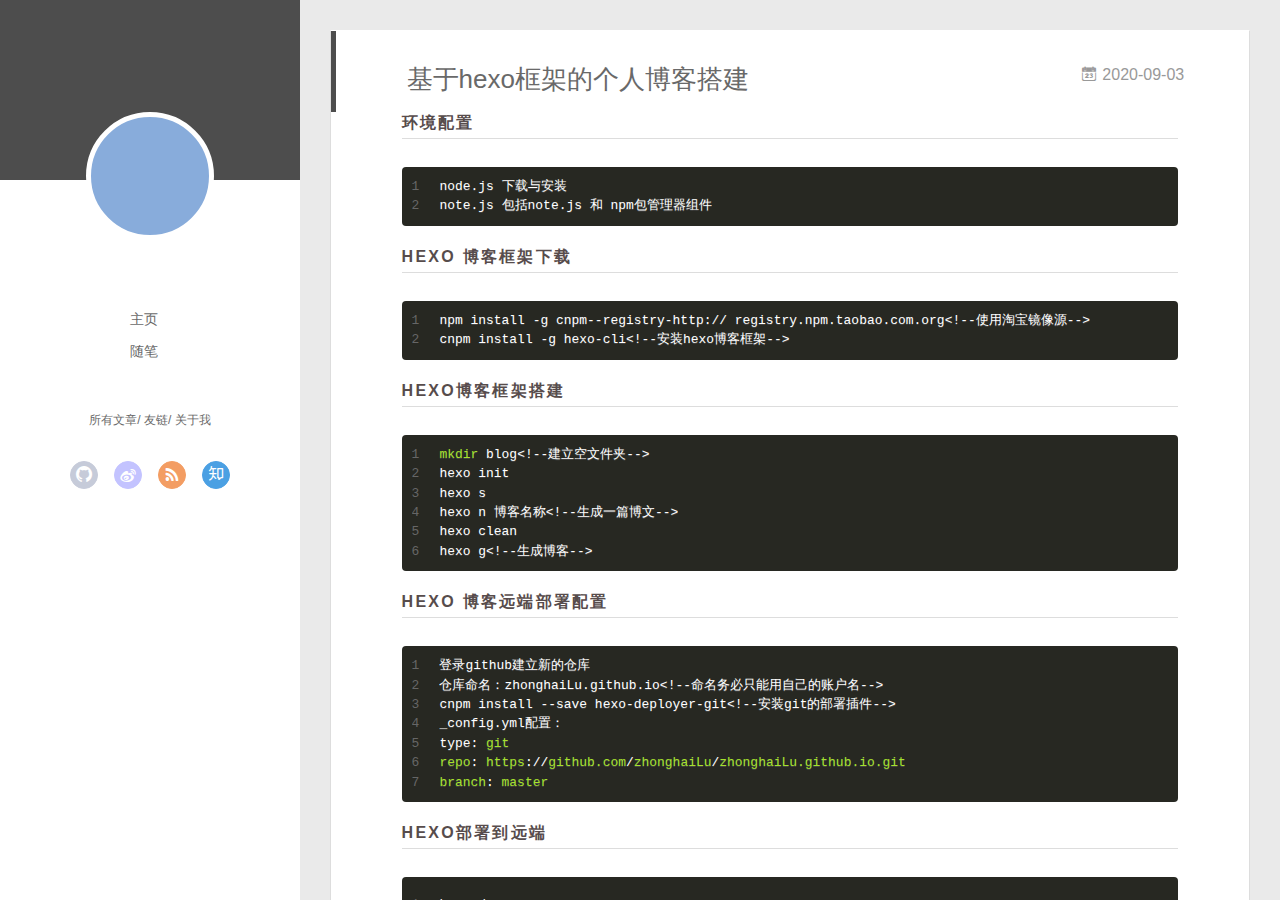
==== commit 101fc047: "Site updated: 2020-09-03 19:52:00" ====
--- a/index.html
+++ b/index.html
@@ -173,7 +173,7 @@
     <div class="article-entry" itemprop="articleBody">
       
         <h4 id="环境配置"><a href="#环境配置" class="headerlink" title="环境配置"></a>环境配置</h4><figure class="highlight bat"><table><tr><td class="gutter"><pre><span class="line">1</span><br><span class="line">2</span><br></pre></td><td class="code"><pre><span class="line">node.js 下载与安装</span><br><span class="line">note.js 包括note.js 和 npm包管理器组件</span><br></pre></td></tr></table></figure>
-<h4 id="heox-博客框架下载"><a href="#heox-博客框架下载" class="headerlink" title="heox 博客框架下载"></a>heox 博客框架下载</h4><figure class="highlight bat"><table><tr><td class="gutter"><pre><span class="line">1</span><br><span class="line">2</span><br></pre></td><td class="code"><pre><span class="line">npm install -g cnpm--registry-http:// registry.npm.taobao.com.org&lt;!--使用淘宝镜像源--&gt;</span><br><span class="line">cnpm install -g hexo-cli&lt;!--安装hexo博客框架--&gt;</span><br></pre></td></tr></table></figure>
+<h4 id="hexo-博客框架下载"><a href="#hexo-博客框架下载" class="headerlink" title="hexo 博客框架下载"></a>hexo 博客框架下载</h4><figure class="highlight bat"><table><tr><td class="gutter"><pre><span class="line">1</span><br><span class="line">2</span><br></pre></td><td class="code"><pre><span class="line">npm install -g cnpm--registry-http:// registry.npm.taobao.com.org&lt;!--使用淘宝镜像源--&gt;</span><br><span class="line">cnpm install -g hexo-cli&lt;!--安装hexo博客框架--&gt;</span><br></pre></td></tr></table></figure>
 <h4 id="hexo博客框架搭建"><a href="#hexo博客框架搭建" class="headerlink" title="hexo博客框架搭建"></a>hexo博客框架搭建</h4><figure class="highlight bat"><table><tr><td class="gutter"><pre><span class="line">1</span><br><span class="line">2</span><br><span class="line">3</span><br><span class="line">4</span><br><span class="line">5</span><br><span class="line">6</span><br></pre></td><td class="code"><pre><span class="line"><span class="built_in">mkdir</span> blog&lt;!--建立空文件夹--&gt;</span><br><span class="line">hexo init</span><br><span class="line">hexo s</span><br><span class="line">hexo n 博客名称&lt;!--生成一篇博文--&gt;</span><br><span class="line">hexo clean</span><br><span class="line">hexo g&lt;!--生成博客--&gt;</span><br></pre></td></tr></table></figure>
 <h4 id="hexo-博客远端部署配置"><a href="#hexo-博客远端部署配置" class="headerlink" title="hexo 博客远端部署配置"></a>hexo 博客远端部署配置</h4><figure class="highlight bat"><table><tr><td class="gutter"><pre><span class="line">1</span><br><span class="line">2</span><br><span class="line">3</span><br><span class="line">4</span><br><span class="line">5</span><br><span class="line">6</span><br><span class="line">7</span><br></pre></td><td class="code"><pre><span class="line">登录github建立新的仓库</span><br><span class="line">仓库命名：zhonghaiLu.github.io&lt;!--命名务必只能用自己的账户名--&gt;</span><br><span class="line">cnpm install --save hexo-deployer-git&lt;!--安装git的部署插件--&gt;</span><br><span class="line">_config.yml配置：</span><br><span class="line"><span class="function">type: <span class="title">git</span></span></span><br><span class="line"><span class="function"><span class="title">repo</span>: <span class="title">https</span>://<span class="title">github.com</span>/<span class="title">zhonghaiLu</span>/<span class="title">zhonghaiLu.github.io.git</span></span></span><br><span class="line"><span class="function"><span class="title">branch</span>: <span class="title">master</span></span></span><br></pre></td></tr></table></figure>
 <h4 id="hexo部署到远端"><a href="#hexo部署到远端" class="headerlink" title="hexo部署到远端"></a>hexo部署到远端</h4><figure class="highlight bat"><table><tr><td class="gutter"><pre><span class="line">1</span><br></pre></td><td class="code"><pre><span class="line">hexo d</span><br></pre></td></tr></table></figure>
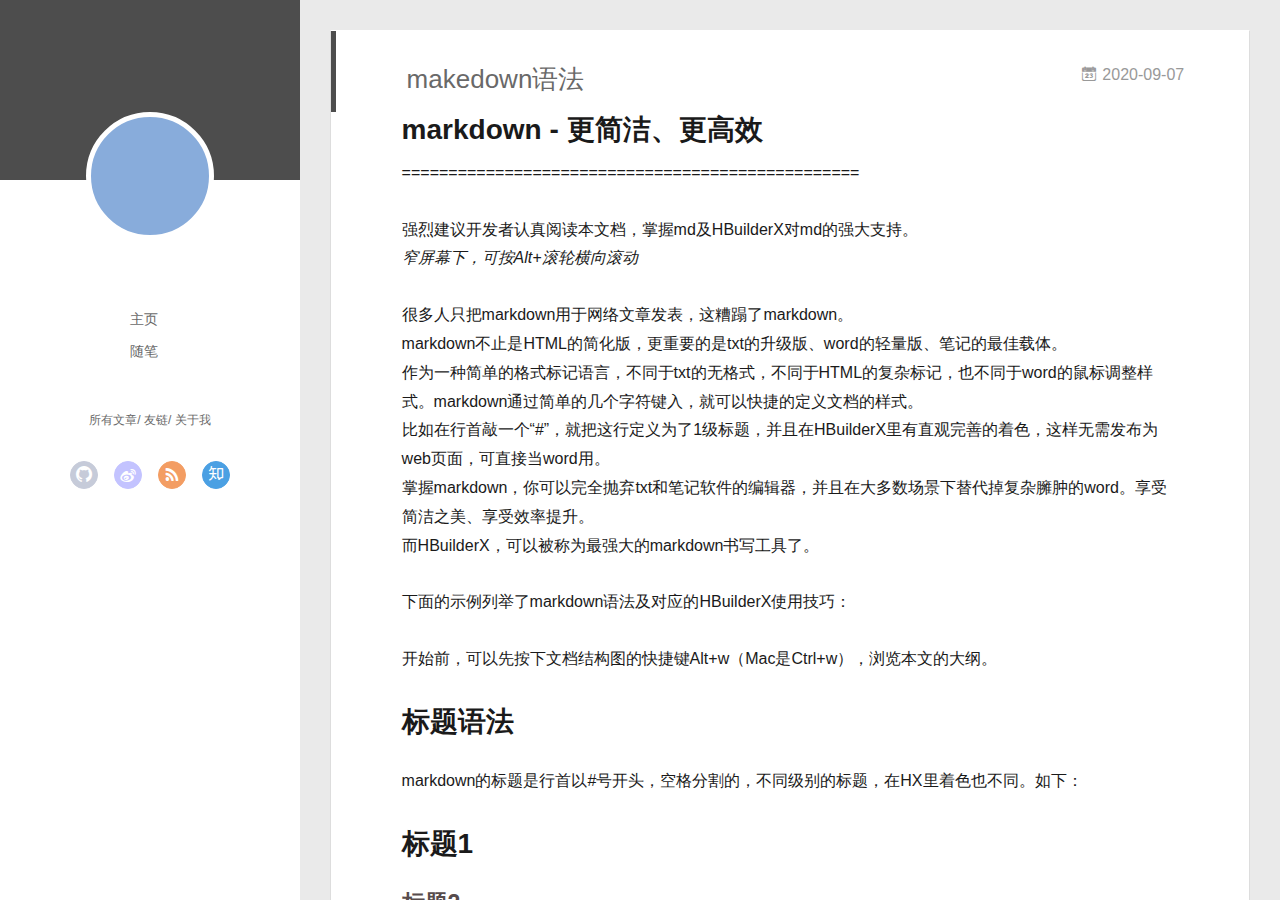
==== commit fae182c2: "Site updated: 2020-09-07 15:41:22" ====
--- a/index.html
+++ b/index.html
@@ -152,32 +152,175 @@
           <div id="js-content" class="content-ll">
             
   
-    <article id="post-基于hexo框架的个人博客搭建" class="article article-type-post  article-index" itemscope itemprop="blogPost">
+    <article id="post-makedown语法" class="article article-type-post  article-index" itemscope itemprop="blogPost">
   <div class="article-inner">
     
       <header class="article-header">
         
   
     <h1 itemprop="name">
-      <a class="article-title" href="/2020/09/03/%E5%9F%BA%E4%BA%8Ehexo%E6%A1%86%E6%9E%B6%E7%9A%84%E4%B8%AA%E4%BA%BA%E5%8D%9A%E5%AE%A2%E6%90%AD%E5%BB%BA/">基于hexo框架的个人博客搭建</a>
+      <a class="article-title" href="/2020/09/07/makedown%E8%AF%AD%E6%B3%95/">makedown语法</a>
     </h1>
   
 
         
-        <a href="/2020/09/03/%E5%9F%BA%E4%BA%8Ehexo%E6%A1%86%E6%9E%B6%E7%9A%84%E4%B8%AA%E4%BA%BA%E5%8D%9A%E5%AE%A2%E6%90%AD%E5%BB%BA/" class="archive-article-date">
-  	<time datetime="2020-09-03T10:44:17.000Z" itemprop="datePublished"><i class="icon-calendar icon"></i>2020-09-03</time>
+        <a href="/2020/09/07/makedown%E8%AF%AD%E6%B3%95/" class="archive-article-date">
+  	<time datetime="2020-09-07T07:29:41.000Z" itemprop="datePublished"><i class="icon-calendar icon"></i>2020-09-07</time>
 </a>
         
       </header>
     
     <div class="article-entry" itemprop="articleBody">
       
-        <h4 id="环境配置"><a href="#环境配置" class="headerlink" title="环境配置"></a>环境配置</h4><figure class="highlight bat"><table><tr><td class="gutter"><pre><span class="line">1</span><br><span class="line">2</span><br></pre></td><td class="code"><pre><span class="line">node.js 下载与安装</span><br><span class="line">note.js 包括note.js 和 npm包管理器组件</span><br></pre></td></tr></table></figure>
-<h4 id="hexo-博客框架下载"><a href="#hexo-博客框架下载" class="headerlink" title="hexo 博客框架下载"></a>hexo 博客框架下载</h4><figure class="highlight bat"><table><tr><td class="gutter"><pre><span class="line">1</span><br><span class="line">2</span><br></pre></td><td class="code"><pre><span class="line">npm install -g cnpm--registry-http:// registry.npm.taobao.com.org&lt;!--使用淘宝镜像源--&gt;</span><br><span class="line">cnpm install -g hexo-cli&lt;!--安装hexo博客框架--&gt;</span><br></pre></td></tr></table></figure>
-<h4 id="hexo博客框架搭建"><a href="#hexo博客框架搭建" class="headerlink" title="hexo博客框架搭建"></a>hexo博客框架搭建</h4><figure class="highlight bat"><table><tr><td class="gutter"><pre><span class="line">1</span><br><span class="line">2</span><br><span class="line">3</span><br><span class="line">4</span><br><span class="line">5</span><br><span class="line">6</span><br></pre></td><td class="code"><pre><span class="line"><span class="built_in">mkdir</span> blog&lt;!--建立空文件夹--&gt;</span><br><span class="line">hexo init</span><br><span class="line">hexo s</span><br><span class="line">hexo n 博客名称&lt;!--生成一篇博文--&gt;</span><br><span class="line">hexo clean</span><br><span class="line">hexo g&lt;!--生成博客--&gt;</span><br></pre></td></tr></table></figure>
-<h4 id="hexo-博客远端部署配置"><a href="#hexo-博客远端部署配置" class="headerlink" title="hexo 博客远端部署配置"></a>hexo 博客远端部署配置</h4><figure class="highlight bat"><table><tr><td class="gutter"><pre><span class="line">1</span><br><span class="line">2</span><br><span class="line">3</span><br><span class="line">4</span><br><span class="line">5</span><br><span class="line">6</span><br><span class="line">7</span><br></pre></td><td class="code"><pre><span class="line">登录github建立新的仓库</span><br><span class="line">仓库命名：zhonghaiLu.github.io&lt;!--命名务必只能用自己的账户名--&gt;</span><br><span class="line">cnpm install --save hexo-deployer-git&lt;!--安装git的部署插件--&gt;</span><br><span class="line">_config.yml配置：</span><br><span class="line"><span class="function">type: <span class="title">git</span></span></span><br><span class="line"><span class="function"><span class="title">repo</span>: <span class="title">https</span>://<span class="title">github.com</span>/<span class="title">zhonghaiLu</span>/<span class="title">zhonghaiLu.github.io.git</span></span></span><br><span class="line"><span class="function"><span class="title">branch</span>: <span class="title">master</span></span></span><br></pre></td></tr></table></figure>
-<h4 id="hexo部署到远端"><a href="#hexo部署到远端" class="headerlink" title="hexo部署到远端"></a>hexo部署到远端</h4><figure class="highlight bat"><table><tr><td class="gutter"><pre><span class="line">1</span><br></pre></td><td class="code"><pre><span class="line">hexo d</span><br></pre></td></tr></table></figure>
-<h4 id="hexo主题更换"><a href="#hexo主题更换" class="headerlink" title="hexo主题更换"></a>hexo主题更换</h4><figure class="highlight bat"><table><tr><td class="gutter"><pre><span class="line">1</span><br><span class="line">2</span><br><span class="line">3</span><br><span class="line">4</span><br><span class="line">5</span><br><span class="line">6</span><br></pre></td><td class="code"><pre><span class="line">git clone https://github.com/litten/hexo-theme-yilia.git themes/yilia</span><br><span class="line">config.yml配置：</span><br><span class="line"><span class="function">theme:<span class="title">yilia</span></span></span><br><span class="line"><span class="function"><span class="title">hexo</span> <span class="title">clean</span></span></span><br><span class="line"><span class="function"><span class="title">hexo</span> <span class="title">g</span></span></span><br><span class="line"><span class="function"><span class="title">heox</span> <span class="title">s</span></span></span><br></pre></td></tr></table></figure>
+        <h1 id="markdown-更简洁、更高效"><a href="#markdown-更简洁、更高效" class="headerlink" title="markdown - 更简洁、更高效"></a>markdown - 更简洁、更高效</h1><p>=================================================</p>
+<p>强烈建议开发者认真阅读本文档，掌握md及HBuilderX对md的强大支持。<br><em>窄屏幕下，可按Alt+滚轮横向滚动</em></p>
+<p>很多人只把markdown用于网络文章发表，这糟蹋了markdown。<br>markdown不止是HTML的简化版，更重要的是txt的升级版、word的轻量版、笔记的最佳载体。<br>作为一种简单的格式标记语言，不同于txt的无格式，不同于HTML的复杂标记，也不同于word的鼠标调整样式。markdown通过简单的几个字符键入，就可以快捷的定义文档的样式。<br>比如在行首敲一个“#”，就把这行定义为了1级标题，并且在HBuilderX里有直观完善的着色，这样无需发布为web页面，可直接当word用。<br>掌握markdown，你可以完全抛弃txt和笔记软件的编辑器，并且在大多数场景下替代掉复杂臃肿的word。享受简洁之美、享受效率提升。<br>而HBuilderX，可以被称为最强大的markdown书写工具了。</p>
+<p>下面的示例列举了markdown语法及对应的HBuilderX使用技巧：</p>
+<p>开始前，可以先按下文档结构图的快捷键Alt+w（Mac是Ctrl+w），浏览本文的大纲。</p>
+<h1 id="标题语法"><a href="#标题语法" class="headerlink" title="标题语法"></a>标题语法</h1><p>markdown的标题是行首以#号开头，空格分割的，不同级别的标题，在HX里着色也不同。如下：</p>
+<h1 id="标题1"><a href="#标题1" class="headerlink" title="标题1"></a>标题1</h1><h2 id="标题2"><a href="#标题2" class="headerlink" title="标题2"></a>标题2</h2><h3 id="标题3"><a href="#标题3" class="headerlink" title="标题3"></a>标题3</h3><h4 id="标题4"><a href="#标题4" class="headerlink" title="标题4"></a>标题4</h4><h5 id="标题5"><a href="#标题5" class="headerlink" title="标题5"></a>标题5</h5><h6 id="标题6"><a href="#标题6" class="headerlink" title="标题6"></a>标题6</h6><p>标题使用技巧：</p>
+<ol>
+<li>Emmet快速输入：敲h2+Tab即可生成二级标题【同HTML里的emmet写法，不止标题，HX里所有可对应tag的markdown语法均支持emmet写法】。仅行首生效</li>
+<li>智能双击：双击#号可选中整个标题段落</li>
+<li>智能回车：行尾回车或行中Ctrl+Enter强制换行后会自动在下一行补#。而连续2次回车后将自动补的#去掉。(体验同word)</li>
+<li>回车后再次按Tab可递进一层标题，再按Tab切换列表符</li>
+<li>在# 后回车，可上插一个空标题行【同word】，或任意位置按Ctrl+Shift+Enter也可以上插空标题行</li>
+<li>折叠：<ul>
+<li>点标题前的-号可折叠该标题段落，快捷键是Alt+-（展开折叠是Alt+=）</li>
+<li>多层折叠时折叠或展开子节点，快捷键是Alt+Shift+-或=</li>
+<li>全文全部折叠或展开，快捷键是Ctrl+Alt+Shift+-或=</li>
+<li>折叠其他区域，快捷键是Alt+Shift+o。这对长文档管理非常有用，可以专注于当前章节</li>
+<li>可以在菜单-跳转-折叠中随时找到这些功能</li>
+</ul>
+</li>
+</ol>
+<h1 id="列表"><a href="#列表" class="headerlink" title="列表"></a>列表</h1><p>markdown的列表支持有序列表、无序列表以及特殊的任务列表。<br>同样也是在行前加一个特殊符号，并空格后再跟列表文字内容。</p>
+<h2 id="有序列表"><a href="#有序列表" class="headerlink" title="有序列表"></a>有序列表</h2><p>有序列表就是有顺序的列表，依靠行前的数字标记顺序。</p>
+<ol>
+<li>有序列表1 【设置或取消有序列表符的快捷键：Ctrl+Alt+1，可选中多行批量设置序号；支持多光标批量设置列表符，即按Ctrl+鼠标左键添加多光标】</li>
+<li>有序列表2 【列表后回车会自动补序号】</li>
+<li>有序列表3 【智能双击：双击前面的数字，可重新对数字排序，修正序号错误，并选中有序列表段落（左边的4是故意写错让你体验的）】</li>
+</ol>
+<h2 id="无序列表"><a href="#无序列表" class="headerlink" title="无序列表"></a>无序列表</h2><p>无序列表就是列表不排序，无序列表因书写随意而被更广泛的使用。<br>无序列表有3种前缀，HX里分别用于表示1级列表、2级列表、3级列表。</p>
+<ul>
+<li>无序列表1 【快捷键：Ctrl+Alt+-；智能双击：双击-号可选中整段无序列表；再次按Tab会更换二级列表符】</li>
+</ul>
+<ul>
+<li>无序列表2    <ul>
+<li>Emmet：li后敲Tab可生成*号列表符，行首生效</li>
+<li>快捷键：Ctrl+Alt+8【8即*对应的数字】，支持多光标批量设置列表符，即按Ctrl+鼠标左键添加多光标</li>
+<li>智能双击：双击*号可选中整段无序列表</li>
+<li>智能回车：行尾回车或行中Ctrl+Enter强制换行后会自动续列表；连续按回车会清除列表符；再次按Tab会更换列表符；在列表符后回车或行尾Shift+回车，上一行留出列表符</li>
+<li>*号常用于二级列表，列表符后继续Tab，可切换列表符</li>
+</ul>
+</li>
+</ul>
+<ul>
+<li>无序列表3 【快捷键：Ctrl+Alt+=；常用于三级列表；其他同上】</li>
+</ul>
+<h2 id="任务列表"><a href="#任务列表" class="headerlink" title="任务列表"></a>任务列表</h2><p>任务列表非常实用，管理待办、已办非常便利。<br>[ ] 任务列表-未完成任务 【快捷键：Ctrl+Alt+[】<br>[x] 任务列表-已完成任务 【快捷键：Ctrl+Alt+]】<br>    1. 智能双击：双击方括号内可切换勾选状态，把任务标记为完成或未完成；双击方括号右侧可选中任务列表段落<br>    2. 智能回车：回车后自动补任务列表前缀符号；连续按回车清除前缀符号；在列表符后回车或行尾Shift+回车，上一行留出列表符</p>
+<ul>
+<li><input disabled="" type="checkbox"> 如需发布到web渲染，需增加无序列表- 的前缀</li>
+</ul>
+<p>以上三种列表，均支持批量修改列表符，有如下方式建议依次学习尝试：</p>
+<ol>
+<li>选中多行，按快捷键Ctrl+Alt+“1”或“-”或“[”或“]”，批量设置列表符</li>
+<li>如果需要跳行设置有序或无序列表，通过Ctrl+鼠标左键点中目标多行（可不连续），产生多光标，然后按快捷键Ctrl+Alt+“1”或“-”或“[”或“]”，可跳行设置列表符，尤其是有序列表，数字也会跳行加1</li>
+<li>按Alt+鼠标选中行首那列（列选择），这样每行行首都有光标，然后再键入或删除列表符即可批量操作</li>
+<li>选中多行，按快捷键Ctrl+Shift+\（其实就是Ctrl+|），可以在每行行首添加一个光标</li>
+</ol>
+<h2 id="引用列表"><a href="#引用列表" class="headerlink" title="引用列表"></a>引用列表</h2><blockquote>
+<p>引用1<br>引用2<br>快捷键：Ctrl+Alt+Shift+.<br>智能双击：双击&gt;号可选中整段引用列表<br>智能回车：行尾回车或行中Ctrl+Enter强制换行后会自动续列表；连续按回车会清除列表符；在列表符后回车或行尾Shift+回车，上一行留出列表符</p>
+</blockquote>
+<h1 id="文字样式语法"><a href="#文字样式语法" class="headerlink" title="文字样式语法"></a>文字样式语法</h1><p><strong>加粗</strong> 【快捷键：Ctrl+B，支持多光标；Emmet：b后敲Tab】<br><strong>加粗2</strong><br>_倾斜_【Emmet：i后敲Tab；前后包围：选中文字按Ctrl+\是在选区两侧添加光标，可以继续输入_】<br><em>倾斜</em><br><del>删除线</del><br><code>单行代码</code><br>包围插入：先选中文字内容，然后按_*~`等符号，会自动在2侧加包围<br>智能双击：双击语法区前面的定义符号，选中包含定义符的整段文字<br>去包围：选中整段文字后，按Ctrl+Shift+]，可去除2侧包围符号</p>
+<p>引号括号虽然不属于markdown语法，但也支持相同的包围、选择、去包围操作。<br>引号括号智能双击选择时略特殊的是：双击引号括号内侧，选中引号括号里的内容(不含引号括号)；按下Alt+双击引号括号内侧，则选中包含符号的整段文字</p>
+<p>HBuilderX还支持以下对2侧文本高效处理的手段</p>
+<ol>
+<li>选中文字按Ctrl+\是在选区两侧添加光标，可以继续输入~~，会在2侧同时输入</li>
+<li>向2侧扩大选择：【Win:Alt+Shit+→ 、Mac:Ctrl++Shit+→】；由2侧向内减少选择：【Win:Alt+Shit+← 、Mac:Ctrl++Shit+←】</li>
+</ol>
+<p><a target="_blank" rel="noopener" href="http://dcloud.io/">链接文字</a></p>
+<ol>
+<li>Emmet：a后敲Tab</li>
+<li>打开链接：Alt+鼠标单击；如果是本地文件，可通过Shift+Alt+单击，在另一分栏打开文件</li>
+<li>智能粘贴：粘贴URL会自动变成超链接格式；粘贴本地文件进来也会自动创建引用链接</li>
+<li>智能双击：双击语法区开头，即[左侧，选中包含定义符的整段文字</li>
+</ol>
+<p><img src="logo.jpg" alt="图片描述文字"></p>
+<ol>
+<li>Emmet：img后敲Tab</li>
+<li>智能粘贴：粘贴剪切板里的图形时会自动保存为本md文档的附件；删除文档中的图片语法，保存md文档时会自动删除对应的图片附件；粘贴图片文件时自动变成链接引用格式；</li>
+<li>悬浮预览：鼠标移到图片语法上，本地图片会自动显示出来</li>
+<li>智能双击：双击语法区开头，即!左侧，选中包含定义符的整段文字</li>
+</ol>
+<h1 id="表格"><a href="#表格" class="headerlink" title="表格"></a>表格</h1><table>
+<thead>
+<tr>
+<th></th>
+<th></th>
+<th></th>
+</tr>
+</thead>
+<tbody><tr>
+<td></td>
+<td></td>
+<td></td>
+</tr>
+<tr>
+<td></td>
+<td></td>
+<td></td>
+</tr>
+</tbody></table>
+<ol>
+<li>Emmet：table3*3后敲Tab，表示生成3行3列的表格，行首生效</li>
+<li>md表格对齐是传统md的痛点，按下Ctrl+K可以自动整理表格格式（暂未兼容不同缩放模式和字体的情况）</li>
+<li>支持从excel、wps、word、number的表格中复制粘贴表格进来（不支持合并单元格和单元格换行）</li>
+</ol>
+<h1 id="分割线"><a href="#分割线" class="headerlink" title="分割线"></a>分割线</h1><p>————- 【Emmet：hr后敲Tab】</p>
+<hr>
+<p>=============</p>
+<h1 id="代码区"><a href="#代码区" class="headerlink" title="代码区"></a>代码区</h1><figure class="highlight javascript"><table><tr><td class="gutter"><pre><span class="line">1</span><br></pre></td><td class="code"><pre><span class="line"><span class="keyword">var</span> a = <span class="built_in">document</span></span><br></pre></td></tr></table></figure>
+<p>Emmet：code后敲Tab，行首生效<br>智能双击：双击语法区开头，即!左侧，选中包含定义符的整段文字<br>支持代码直接高亮着色，这应该是只有HBuilderX才有的功能。注意需要在代码区开头指定语言类型</p>
+<h1 id="注释"><a href="#注释" class="headerlink" title="注释"></a>注释</h1><!--注释--> 
+<p>快捷键：Ctrl+/<br>智能双击：双击注释首尾的定义符，选中整段注释</p>
+<h1 id="其他emmet快捷输入"><a href="#其他emmet快捷输入" class="headerlink" title="其他emmet快捷输入"></a>其他emmet快捷输入</h1><p>day后敲Tab，当前日期。注意day需在行首或前面有空格<br>time后敲Tab，当前时间。注意time需在行首或前面有空格</p>
+<h1 id="文档结构图"><a href="#文档结构图" class="headerlink" title="文档结构图"></a>文档结构图</h1><p>文章很长时，word里有文档结构图，HBuilderX也有。<br>菜单视图-文档结构图，快捷键Alt+W(mac是ctrl+W)，轻松管理长文档</p>
+<h1 id="运行、预览和打印PDF"><a href="#运行、预览和打印PDF" class="headerlink" title="运行、预览和打印PDF"></a>运行、预览和打印PDF</h1><p>对md文件点工具栏或菜单里的浏览器运行，可以使用外部浏览器预览此md文件，会自动渲染为HTML。<br>点右上角的预览【快捷键Alt+p】，可在HBuilderX右侧预览该md文档的HTML渲染结果。<br>在浏览器中点打印，选择打印到PDF，可将md输出为PDF格式。（注意在打印选项里去掉页眉页脚）</p>
+<h1 id="其他常用但你可能不知道的快捷操作技巧"><a href="#其他常用但你可能不知道的快捷操作技巧" class="headerlink" title="其他常用但你可能不知道的快捷操作技巧"></a>其他常用但你可能不知道的快捷操作技巧</h1><ul>
+<li>Ctrl+鼠标左键添加多光标，然后敲字或粘贴，可批量处理。Ctrl+鼠标左键拖选，可选中多个选区。</li>
+<li>Ctrl+鼠标右键删除多光标</li>
+<li>不选内容按Ctrl+C或X可复制或剪切整行</li>
+<li>选中2个选区后，按Ctrl+Shift+X，可互换选区内容。如无选区，只是2个光标，则互换2行</li>
+<li>Ctrl+上下键可上下移动行</li>
+<li>Ctrl+Insert可重复插入当前行，如果有选中内容，可重复插入选中内容</li>
+<li>Ctrl+Shift+K可合并多行（是格式化Ctrl+K的反操作）</li>
+<li>删除<ul>
+<li>按Ctrl+D可删除选中行，支持多光标</li>
+<li>Shift+Del删除到行尾</li>
+<li>Shift+Backspace删除到行首</li>
+</ul>
+</li>
+<li>选择<ul>
+<li>Ctrl+E选相同词(mac是Command+D)，连续按可选中多词进一步操作，比替换更方便</li>
+<li>Ctrl+L可连选多行，Ctrl+Shift+L也是选择行，但不选行首尾的空白字符</li>
+<li>Ctrl+=可逐级放大选区</li>
+<li>双击标题、列表符可选中相应段落</li>
+<li>双击英文引号、括号内侧，可选中内部内容</li>
+<li>双击缩进符，可选中同缩进段落</li>
+<li>双击连字符比如-或_，可选中相连的词，比如双击这里试试，uni-app</li>
+</ul>
+</li>
+<li>查找<ul>
+<li>Ctrl+P查找文件</li>
+<li>Ctrl+Alt+F可在当前目录的所有文档中搜索指定关键字(mac是Command+Shift+f)</li>
+<li>选中文字按F3，查找下一个，Shift+F3找上一个</li>
+</ul>
+</li>
+<li>云同步：HBuilderX+markdown用于云同步笔记的技巧，请参考<a target="_blank" rel="noopener" href="http://ask.dcloud.net.cn/article/13097">http://ask.dcloud.net.cn/article/13097</a></li>
+</ul>
+<p>都学会了吗？<br>markdown语法其实很简单，认真学半小时就能掌握。<br>HBuilderX的极客操作则需要不停反复练习，熟练掌握这些技巧，你将成为高效极客！</p>
+
       
 
       
@@ -189,7 +332,7 @@
 
       
         <p class="article-more-link">
-          <a class="article-more-a" href="/2020/09/03/%E5%9F%BA%E4%BA%8Ehexo%E6%A1%86%E6%9E%B6%E7%9A%84%E4%B8%AA%E4%BA%BA%E5%8D%9A%E5%AE%A2%E6%90%AD%E5%BB%BA/">展开全文 >></a>
+          <a class="article-more-a" href="/2020/09/07/makedown%E8%AF%AD%E6%B3%95/">展开全文 >></a>
         </p>
       
 
@@ -219,29 +362,29 @@
 
 
   
-    <article id="post-个人简历" class="article article-type-post  article-index" itemscope itemprop="blogPost">
+    <article id="post-CSS标签总结" class="article article-type-post  article-index" itemscope itemprop="blogPost">
   <div class="article-inner">
     
       <header class="article-header">
         
   
     <h1 itemprop="name">
-      <a class="article-title" href="/2020/09/03/%E4%B8%AA%E4%BA%BA%E7%AE%80%E5%8E%86/">个人简历</a>
+      <a class="article-title" href="/2020/09/07/CSS%E6%A0%87%E7%AD%BE%E6%80%BB%E7%BB%93/">CSS标签总结</a>
     </h1>
   
 
         
-        <a href="/2020/09/03/%E4%B8%AA%E4%BA%BA%E7%AE%80%E5%8E%86/" class="archive-article-date">
-  	<time datetime="2020-09-03T00:51:09.000Z" itemprop="datePublished"><i class="icon-calendar icon"></i>2020-09-03</time>
+        <a href="/2020/09/07/CSS%E6%A0%87%E7%AD%BE%E6%80%BB%E7%BB%93/" class="archive-article-date">
+  	<time datetime="2020-09-07T01:47:34.000Z" itemprop="datePublished"><i class="icon-calendar icon"></i>2020-09-07</time>
 </a>
         
       </header>
     
     <div class="article-entry" itemprop="articleBody">
       
-        <h4 id="个人简历"><a href="#个人简历" class="headerlink" title="个人简历"></a>个人简历</h4><figure class="highlight bat"><table><tr><td class="gutter"><pre><span class="line">1</span><br><span class="line">2</span><br><span class="line">3</span><br><span class="line">4</span><br><span class="line">5</span><br><span class="line">6</span><br><span class="line">7</span><br><span class="line">8</span><br><span class="line">9</span><br><span class="line">10</span><br><span class="line">11</span><br><span class="line">12</span><br><span class="line">13</span><br><span class="line">14</span><br><span class="line">15</span><br><span class="line">16</span><br><span class="line">17</span><br><span class="line">18</span><br><span class="line">19</span><br><span class="line">20</span><br><span class="line">21</span><br><span class="line">22</span><br><span class="line">23</span><br><span class="line">24</span><br><span class="line">25</span><br><span class="line">26</span><br><span class="line">27</span><br><span class="line">28</span><br><span class="line">29</span><br><span class="line">30</span><br><span class="line">31</span><br><span class="line">32</span><br><span class="line">33</span><br><span class="line">34</span><br><span class="line">35</span><br><span class="line">36</span><br><span class="line">37</span><br><span class="line">38</span><br><span class="line">39</span><br><span class="line">40</span><br><span class="line">41</span><br><span class="line">42</span><br><span class="line">43</span><br></pre></td><td class="code"><pre><span class="line">&lt;table border=&quot;<span class="number">1</span>px&quot; cellspacing=&quot;<span class="number">0</span>&quot; width=&quot;<span class="number">600</span>&quot;&gt;</span><br><span class="line">&lt;col width=&quot;<span class="number">200</span>px&quot;&gt;&lt;!--设置每一列单元格的宽度&gt;</span><br><span class="line">&lt;col width=&quot;<span class="number">200</span>px&quot;&gt;</span><br><span class="line">&lt;col width=&quot;<span class="number">200</span>px&quot;&gt;</span><br><span class="line">&lt;col width=&quot;<span class="number">200</span>px&quot;&gt;</span><br><span class="line">&lt;col width=&quot;<span class="number">200</span>px&quot;&gt;</span><br><span class="line">&lt;col width=&quot;<span class="number">200</span>px&quot;&gt;</span><br><span class="line">&lt;col width=&quot;<span class="number">200</span>px&quot;&gt;</span><br><span class="line">&lt;colgroup span=&quot;<span class="number">6</span>&quot; width=&quot;<span class="number">100</span>px&quot;&gt;&lt;!--统一设置<span class="number">6</span>列单元格的宽度&gt;</span><br><span class="line">&lt;col width=&quot;<span class="number">200</span>px&quot;&gt;&lt;!--单独设置一列单元格的宽度&gt;</span><br><span class="line">&lt;tr align=&quot;center&quot; height=&quot;<span class="number">40</span>px&quot;&gt;&lt;!--文字居中和设置每一行的高度&gt;</span><br><span class="line">&lt;td colspan=&quot;<span class="number">7</span>&quot;&gt;个人简历&lt;/td&gt;&lt;!--表示个人简历占用垂直方向<span class="number">7</span>个空格&gt;</span><br><span class="line">&lt;/tr&gt;</span><br><span class="line">&lt;tr align=&quot;center&quot; height=&quot;<span class="number">40</span>px&quot;&gt;</span><br><span class="line">&lt;td&gt;姓名&lt;/td&gt;</span><br><span class="line">&lt;td&gt;&lt;/td&gt;</span><br><span class="line">&lt;td&gt;性别&lt;/td&gt;</span><br><span class="line">&lt;td&gt;&lt;/td&gt;</span><br><span class="line">&lt;td&gt;年龄&lt;/td&gt;</span><br><span class="line">&lt;td&gt;&lt;/td&gt;</span><br><span class="line">&lt;td rowspan=&quot;<span class="number">4</span>&quot;&gt;照片&lt;/td&gt;</span><br><span class="line">&lt;/tr&gt;</span><br><span class="line">&lt;tr align=&quot;center&quot; height=&quot;<span class="number">40</span>px&quot;&gt;</span><br><span class="line">&lt;td&gt;学历&lt;/td&gt;</span><br><span class="line">&lt;td&gt;&lt;/td&gt;</span><br><span class="line">&lt;td&gt;籍贯&lt;/td&gt;</span><br><span class="line">&lt;td colspan=&quot;<span class="number">3</span>&quot;&gt;&lt;/td&gt;</span><br><span class="line">&lt;/tr&gt;</span><br><span class="line">&lt;tr align=&quot;center&quot; height=&quot;<span class="number">40</span>px&quot;&gt;</span><br><span class="line">&lt;td&gt;电话&lt;/td&gt;</span><br><span class="line">&lt;td&gt;&lt;/td&gt;</span><br><span class="line">&lt;td&gt;政治面貌&lt;/td&gt;</span><br><span class="line">&lt;td&gt; colspan=&quot;<span class="number">3</span>&quot;&lt;/td&gt;</span><br><span class="line">&lt;/tr&gt;</span><br><span class="line">&lt;tr align=&quot;center&quot; height=&quot;<span class="number">40</span>px&quot;&gt;</span><br><span class="line">&lt;td&gt;毕业院校&lt;/td&gt;</span><br><span class="line">&lt;td colspan=&quot;<span class="number">5</span>&quot;&gt;&lt;/td&gt;</span><br><span class="line">&lt;/tr&gt;</span><br><span class="line">&lt;tr align=&quot;center&quot; height=&quot;<span class="number">40</span>px&quot;&gt;</span><br><span class="line">&lt;td&gt;求职意向&lt;/td&gt;</span><br><span class="line">&lt;td colspan=&quot;<span class="number">6</span>&quot;&gt;&lt;/td&gt;</span><br><span class="line">&lt;/tr&gt;</span><br><span class="line">&lt;/table&gt;</span><br></pre></td></tr></table></figure>
-<h4 id="登陆表单"><a href="#登陆表单" class="headerlink" title="登陆表单"></a>登陆表单</h4><figure class="highlight bat"><table><tr><td class="gutter"><pre><span class="line">1</span><br><span class="line">2</span><br><span class="line">3</span><br><span class="line">4</span><br><span class="line">5</span><br><span class="line">6</span><br><span class="line">7</span><br><span class="line">8</span><br><span class="line">9</span><br><span class="line">10</span><br><span class="line">11</span><br><span class="line">12</span><br><span class="line">13</span><br><span class="line">14</span><br><span class="line">15</span><br><span class="line">16</span><br><span class="line">17</span><br><span class="line">18</span><br><span class="line">19</span><br><span class="line">20</span><br><span class="line">21</span><br><span class="line">22</span><br><span class="line">23</span><br><span class="line">24</span><br><span class="line">25</span><br><span class="line">26</span><br><span class="line">27</span><br><span class="line">28</span><br><span class="line">29</span><br><span class="line">30</span><br><span class="line">31</span><br><span class="line">32</span><br></pre></td><td class="code"><pre><span class="line">&lt;body&gt;</span><br><span class="line">&lt;form action=&quot;http://www.taobao.com&quot;&gt;</span><br><span class="line">&lt;table  width=&quot;<span class="number">600</span>px&quot; border=&quot;<span class="number">1</span>px&quot; cellspacing=&quot;<span class="number">0</span>&quot;&gt;</span><br><span class="line">&lt;tbody&gt;</span><br><span class="line">&lt;col width=&quot;<span class="number">40</span>px&quot;&gt;</span><br><span class="line">&lt;col width=&quot;<span class="number">40</span>px&quot;&gt;</span><br><span class="line">&lt;col width=&quot;<span class="number">80</span>px&quot;&gt;</span><br><span class="line">&lt;tr height=&quot;<span class="number">40</span>px&quot;&gt; </span><br><span class="line">&lt;td rowspan=&quot;<span class="number">4</span>&quot; align=&quot;center&quot;&gt;总体信息&lt;/td&gt;</span><br><span class="line">&lt;td colspan=&quot;<span class="number">2</span>&quot;&gt;&lt;/td&gt;</span><br><span class="line">&lt;/tr&gt;</span><br><span class="line">&lt;tr height=&quot;<span class="number">40</span>px&quot;&gt; </span><br><span class="line">&lt;td align=&quot;right&quot;&gt;用户名&lt;/td&gt;</span><br><span class="line">&lt;td&gt;</span><br><span class="line">&lt;input <span class="built_in">type</span>=&quot;text&quot; name=&quot;loginame&quot;&gt;</span><br><span class="line">&lt;/td&gt;</span><br><span class="line">&lt;/tr&gt;</span><br><span class="line">&lt;tr height=&quot;<span class="number">40</span>px&quot;&gt; </span><br><span class="line">&lt;td align=&quot;right&quot;&gt;密码&lt;/td&gt;</span><br><span class="line">&lt;td&gt;</span><br><span class="line">&lt;input <span class="built_in">type</span>=&quot;text&quot; name=&quot;loginame&quot;&gt;</span><br><span class="line">&lt;/td&gt;</span><br><span class="line">&lt;/tr&gt;</span><br><span class="line">&lt;tr height=&quot;<span class="number">40</span>px&quot;&gt; </span><br><span class="line">&lt;td colspan=&quot;<span class="number">2</span>&quot; align=&quot;center&quot;&gt;</span><br><span class="line">&lt;input <span class="built_in">type</span>=&quot;submit&quot; value=&quot;提交&quot;/&gt;</span><br><span class="line">&lt;input <span class="built_in">type</span>=&quot;reset&quot; value=&quot;重置&quot;/&gt;</span><br><span class="line">&lt;/td&gt;</span><br><span class="line">&lt;/tr&gt;</span><br><span class="line">&lt;/tbody&gt;</span><br><span class="line">&lt;/table&gt;</span><br><span class="line">&lt;/body&gt;</span><br></pre></td></tr></table></figure>
-<p>[1]<a target="_blank" rel="noopener" href="http://www.bilibili.com/">www.bilibili.com</a></p>
+        <h4 id="CSS标签使用"><a href="#CSS标签使用" class="headerlink" title="CSS标签使用"></a>CSS标签使用</h4><figure class="highlight bat"><table><tr><td class="gutter"><pre><span class="line">1</span><br><span class="line">2</span><br><span class="line">3</span><br><span class="line">4</span><br><span class="line">5</span><br><span class="line">6</span><br><span class="line">7</span><br><span class="line">8</span><br><span class="line">9</span><br></pre></td><td class="code"><pre><span class="line">＜span＞内容＜／span＞&lt;!--通用容器标签--&gt;</span><br><span class="line">&lt;div&gt;内容&lt;/div&gt;&lt;!--通用容器标签，不具备任何功能--&gt;</span><br><span class="line">text-align:center;&lt;!--让内部元素水平居中--&gt;</span><br><span class="line"><span class="function">margin:<span class="title">auto</span>;&lt;!--让元素本身居中--&gt;</span></span><br><span class="line"><span class="function"><span class="title">background</span>-<span class="title">color:gray</span>;&lt;!--设定背景颜色--&gt;</span></span><br><span class="line"><span class="function"><span class="title">font</span>-<span class="title">size</span>:24<span class="title">px</span>;&lt;!--设定字体大小--&gt;	</span></span><br><span class="line"><span class="function"><span class="title">color:white</span>;&lt;!--设定文字颜色--&gt;</span></span><br><span class="line"><span class="function"> </span></span><br><span class="line"><span class="function">&lt;/<span class="title">style</span>&gt;</span></span><br></pre></td></tr></table></figure>
+<h4 id="标签权重依次排列"><a href="#标签权重依次排列" class="headerlink" title="标签权重依次排列"></a>标签权重依次排列</h4><figure class="highlight bat"><table><tr><td class="gutter"><pre><span class="line">1</span><br><span class="line">2</span><br><span class="line">3</span><br><span class="line">4</span><br><span class="line">5</span><br><span class="line">6</span><br></pre></td><td class="code"><pre><span class="line">&lt;...style&quot;...&quot;&gt;&lt;!--行内样式 <span class="number">1000</span>--&gt;</span><br><span class="line">#box&#123;...&#125;&lt;!--ID选择器 <span class="number">100</span>--&gt;</span><br><span class="line">.com&#123;...&#125;&lt;!--内选择器 <span class="number">10</span>&gt;</span><br><span class="line">div&#123;...&#125;&lt;!--标签选择器 <span class="number">1</span>--&gt;</span><br><span class="line">*&#123;...&#125;&lt;!--通用选择器 <span class="number">0</span>--&gt;</span><br><span class="line">例如：#box（<span class="number">100</span>） p（<span class="number">1</span>） .tt（<span class="number">10</span>）</span><br></pre></td></tr></table></figure>
+<p>总结：选择器选择的范围越小越精确优先级越高</p>
 
       
 
@@ -254,7 +397,7 @@
 
       
         <p class="article-more-link">
-          <a class="article-more-a" href="/2020/09/03/%E4%B8%AA%E4%BA%BA%E7%AE%80%E5%8E%86/">展开全文 >></a>
+          <a class="article-more-a" href="/2020/09/07/CSS%E6%A0%87%E7%AD%BE%E6%80%BB%E7%BB%93/">展开全文 >></a>
         </p>
       
 
@@ -284,6 +427,144 @@
 
 
   
+    <article id="post-基于hexo框架的个人博客搭建" class="article article-type-post  article-index" itemscope itemprop="blogPost">
+  <div class="article-inner">
+    
+      <header class="article-header">
+        
+  
+    <h1 itemprop="name">
+      <a class="article-title" href="/2020/09/03/%E5%9F%BA%E4%BA%8Ehexo%E6%A1%86%E6%9E%B6%E7%9A%84%E4%B8%AA%E4%BA%BA%E5%8D%9A%E5%AE%A2%E6%90%AD%E5%BB%BA/">基于hexo框架的个人博客搭建</a>
+    </h1>
+  
+
+        
+        <a href="/2020/09/03/%E5%9F%BA%E4%BA%8Ehexo%E6%A1%86%E6%9E%B6%E7%9A%84%E4%B8%AA%E4%BA%BA%E5%8D%9A%E5%AE%A2%E6%90%AD%E5%BB%BA/" class="archive-article-date">
+  	<time datetime="2020-09-03T10:44:17.000Z" itemprop="datePublished"><i class="icon-calendar icon"></i>2020-09-03</time>
+</a>
+        
+      </header>
+    
+    <div class="article-entry" itemprop="articleBody">
+      
+        <h4 id="环境配置"><a href="#环境配置" class="headerlink" title="环境配置"></a>环境配置</h4><figure class="highlight bat"><table><tr><td class="gutter"><pre><span class="line">1</span><br><span class="line">2</span><br></pre></td><td class="code"><pre><span class="line">node.js 下载与安装</span><br><span class="line">note.js 包括note.js 和 npm包管理器组件</span><br></pre></td></tr></table></figure>
+<h4 id="hexo-博客框架下载"><a href="#hexo-博客框架下载" class="headerlink" title="hexo 博客框架下载"></a>hexo 博客框架下载</h4><figure class="highlight bat"><table><tr><td class="gutter"><pre><span class="line">1</span><br><span class="line">2</span><br></pre></td><td class="code"><pre><span class="line">npm install -g cnpm--registry-http:// registry.npm.taobao.com.org&lt;!--使用淘宝镜像源--&gt;</span><br><span class="line">cnpm install -g hexo-cli&lt;!--安装hexo博客框架--&gt;</span><br></pre></td></tr></table></figure>
+<h4 id="hexo博客框架搭建"><a href="#hexo博客框架搭建" class="headerlink" title="hexo博客框架搭建"></a>hexo博客框架搭建</h4><figure class="highlight bat"><table><tr><td class="gutter"><pre><span class="line">1</span><br><span class="line">2</span><br><span class="line">3</span><br><span class="line">4</span><br><span class="line">5</span><br><span class="line">6</span><br></pre></td><td class="code"><pre><span class="line"><span class="built_in">mkdir</span> blog&lt;!--建立空文件夹--&gt;</span><br><span class="line">hexo init</span><br><span class="line">hexo s</span><br><span class="line">hexo n 博客名称&lt;!--生成一篇博文--&gt;</span><br><span class="line">hexo clean</span><br><span class="line">hexo g&lt;!--生成博客--&gt;</span><br></pre></td></tr></table></figure>
+<h4 id="hexo-博客远端部署配置"><a href="#hexo-博客远端部署配置" class="headerlink" title="hexo 博客远端部署配置"></a>hexo 博客远端部署配置</h4><figure class="highlight bat"><table><tr><td class="gutter"><pre><span class="line">1</span><br><span class="line">2</span><br><span class="line">3</span><br><span class="line">4</span><br><span class="line">5</span><br><span class="line">6</span><br><span class="line">7</span><br></pre></td><td class="code"><pre><span class="line">登录github建立新的仓库</span><br><span class="line">仓库命名：zhonghaiLu.github.io&lt;!--命名务必只能用自己的账户名--&gt;</span><br><span class="line">cnpm install --save hexo-deployer-git&lt;!--安装git的部署插件--&gt;</span><br><span class="line">_config.yml配置：</span><br><span class="line"><span class="function">type: <span class="title">git</span></span></span><br><span class="line"><span class="function"><span class="title">repo</span>: <span class="title">https</span>://<span class="title">github.com</span>/<span class="title">zhonghaiLu</span>/<span class="title">zhonghaiLu.github.io.git</span></span></span><br><span class="line"><span class="function"><span class="title">branch</span>: <span class="title">master</span></span></span><br></pre></td></tr></table></figure>
+<h4 id="hexo部署到远端"><a href="#hexo部署到远端" class="headerlink" title="hexo部署到远端"></a>hexo部署到远端</h4><figure class="highlight bat"><table><tr><td class="gutter"><pre><span class="line">1</span><br></pre></td><td class="code"><pre><span class="line">hexo d</span><br></pre></td></tr></table></figure>
+<h4 id="hexo主题更换"><a href="#hexo主题更换" class="headerlink" title="hexo主题更换"></a>hexo主题更换</h4><figure class="highlight bat"><table><tr><td class="gutter"><pre><span class="line">1</span><br><span class="line">2</span><br><span class="line">3</span><br><span class="line">4</span><br><span class="line">5</span><br><span class="line">6</span><br></pre></td><td class="code"><pre><span class="line">git clone https://github.com/litten/hexo-theme-yilia.git themes/yilia</span><br><span class="line">config.yml配置：</span><br><span class="line"><span class="function">theme:<span class="title">yilia</span></span></span><br><span class="line"><span class="function"><span class="title">hexo</span> <span class="title">clean</span></span></span><br><span class="line"><span class="function"><span class="title">hexo</span> <span class="title">g</span></span></span><br><span class="line"><span class="function"><span class="title">heox</span> <span class="title">s</span></span></span><br></pre></td></tr></table></figure>
+<h5 id="参考文献"><a href="#参考文献" class="headerlink" title="参考文献"></a>参考文献</h5><p>[1]<a target="_blank" rel="noopener" href="http://www.hexo.io.com/">www.hexo.io.com</a></p>
+
+      
+
+      
+    </div>
+    <div class="article-info article-info-index">
+      
+      
+      
+
+      
+        <p class="article-more-link">
+          <a class="article-more-a" href="/2020/09/03/%E5%9F%BA%E4%BA%8Ehexo%E6%A1%86%E6%9E%B6%E7%9A%84%E4%B8%AA%E4%BA%BA%E5%8D%9A%E5%AE%A2%E6%90%AD%E5%BB%BA/">展开全文 >></a>
+        </p>
+      
+
+      
+      <div class="clearfix"></div>
+    </div>
+  </div>
+</article>
+
+<aside class="wrap-side-operation">
+    <div class="mod-side-operation">
+        
+        <div class="jump-container" id="js-jump-container" style="display:none;">
+            <a href="javascript:void(0)" class="mod-side-operation__jump-to-top">
+                <i class="icon-font icon-back"></i>
+            </a>
+            <div id="js-jump-plan-container" class="jump-plan-container" style="top: -11px;">
+                <i class="icon-font icon-plane jump-plane"></i>
+            </div>
+        </div>
+        
+        
+    </div>
+</aside>
+
+
+
+
+  
+    <article id="post-个人简历" class="article article-type-post  article-index" itemscope itemprop="blogPost">
+  <div class="article-inner">
+    
+      <header class="article-header">
+        
+  
+    <h1 itemprop="name">
+      <a class="article-title" href="/2020/09/03/%E4%B8%AA%E4%BA%BA%E7%AE%80%E5%8E%86/">个人简历</a>
+    </h1>
+  
+
+        
+        <a href="/2020/09/03/%E4%B8%AA%E4%BA%BA%E7%AE%80%E5%8E%86/" class="archive-article-date">
+  	<time datetime="2020-09-03T00:51:09.000Z" itemprop="datePublished"><i class="icon-calendar icon"></i>2020-09-03</time>
+</a>
+        
+      </header>
+    
+    <div class="article-entry" itemprop="articleBody">
+      
+        <h4 id="个人简历"><a href="#个人简历" class="headerlink" title="个人简历"></a>个人简历</h4><figure class="highlight bat"><table><tr><td class="gutter"><pre><span class="line">1</span><br><span class="line">2</span><br><span class="line">3</span><br><span class="line">4</span><br><span class="line">5</span><br><span class="line">6</span><br><span class="line">7</span><br><span class="line">8</span><br><span class="line">9</span><br><span class="line">10</span><br><span class="line">11</span><br><span class="line">12</span><br><span class="line">13</span><br><span class="line">14</span><br><span class="line">15</span><br><span class="line">16</span><br><span class="line">17</span><br><span class="line">18</span><br><span class="line">19</span><br><span class="line">20</span><br><span class="line">21</span><br><span class="line">22</span><br><span class="line">23</span><br><span class="line">24</span><br><span class="line">25</span><br><span class="line">26</span><br><span class="line">27</span><br><span class="line">28</span><br><span class="line">29</span><br><span class="line">30</span><br><span class="line">31</span><br><span class="line">32</span><br><span class="line">33</span><br><span class="line">34</span><br><span class="line">35</span><br><span class="line">36</span><br><span class="line">37</span><br><span class="line">38</span><br><span class="line">39</span><br><span class="line">40</span><br><span class="line">41</span><br><span class="line">42</span><br><span class="line">43</span><br></pre></td><td class="code"><pre><span class="line">&lt;table border=&quot;<span class="number">1</span>px&quot; cellspacing=&quot;<span class="number">0</span>&quot; width=&quot;<span class="number">600</span>&quot;&gt;</span><br><span class="line">&lt;col width=&quot;<span class="number">200</span>px&quot;&gt;&lt;!--设置每一列单元格的宽度&gt;</span><br><span class="line">&lt;col width=&quot;<span class="number">200</span>px&quot;&gt;</span><br><span class="line">&lt;col width=&quot;<span class="number">200</span>px&quot;&gt;</span><br><span class="line">&lt;col width=&quot;<span class="number">200</span>px&quot;&gt;</span><br><span class="line">&lt;col width=&quot;<span class="number">200</span>px&quot;&gt;</span><br><span class="line">&lt;col width=&quot;<span class="number">200</span>px&quot;&gt;</span><br><span class="line">&lt;col width=&quot;<span class="number">200</span>px&quot;&gt;</span><br><span class="line">&lt;colgroup span=&quot;<span class="number">6</span>&quot; width=&quot;<span class="number">100</span>px&quot;&gt;&lt;!--统一设置<span class="number">6</span>列单元格的宽度&gt;</span><br><span class="line">&lt;col width=&quot;<span class="number">200</span>px&quot;&gt;&lt;!--单独设置一列单元格的宽度&gt;</span><br><span class="line">&lt;tr align=&quot;center&quot; height=&quot;<span class="number">40</span>px&quot;&gt;&lt;!--文字居中和设置每一行的高度&gt;</span><br><span class="line">&lt;td colspan=&quot;<span class="number">7</span>&quot;&gt;个人简历&lt;/td&gt;&lt;!--表示个人简历占用垂直方向<span class="number">7</span>个空格&gt;</span><br><span class="line">&lt;/tr&gt;</span><br><span class="line">&lt;tr align=&quot;center&quot; height=&quot;<span class="number">40</span>px&quot;&gt;</span><br><span class="line">&lt;td&gt;姓名&lt;/td&gt;</span><br><span class="line">&lt;td&gt;&lt;/td&gt;</span><br><span class="line">&lt;td&gt;性别&lt;/td&gt;</span><br><span class="line">&lt;td&gt;&lt;/td&gt;</span><br><span class="line">&lt;td&gt;年龄&lt;/td&gt;</span><br><span class="line">&lt;td&gt;&lt;/td&gt;</span><br><span class="line">&lt;td rowspan=&quot;<span class="number">4</span>&quot;&gt;照片&lt;/td&gt;</span><br><span class="line">&lt;/tr&gt;</span><br><span class="line">&lt;tr align=&quot;center&quot; height=&quot;<span class="number">40</span>px&quot;&gt;</span><br><span class="line">&lt;td&gt;学历&lt;/td&gt;</span><br><span class="line">&lt;td&gt;&lt;/td&gt;</span><br><span class="line">&lt;td&gt;籍贯&lt;/td&gt;</span><br><span class="line">&lt;td colspan=&quot;<span class="number">3</span>&quot;&gt;&lt;/td&gt;</span><br><span class="line">&lt;/tr&gt;</span><br><span class="line">&lt;tr align=&quot;center&quot; height=&quot;<span class="number">40</span>px&quot;&gt;</span><br><span class="line">&lt;td&gt;电话&lt;/td&gt;</span><br><span class="line">&lt;td&gt;&lt;/td&gt;</span><br><span class="line">&lt;td&gt;政治面貌&lt;/td&gt;</span><br><span class="line">&lt;td&gt; colspan=&quot;<span class="number">3</span>&quot;&lt;/td&gt;</span><br><span class="line">&lt;/tr&gt;</span><br><span class="line">&lt;tr align=&quot;center&quot; height=&quot;<span class="number">40</span>px&quot;&gt;</span><br><span class="line">&lt;td&gt;毕业院校&lt;/td&gt;</span><br><span class="line">&lt;td colspan=&quot;<span class="number">5</span>&quot;&gt;&lt;/td&gt;</span><br><span class="line">&lt;/tr&gt;</span><br><span class="line">&lt;tr align=&quot;center&quot; height=&quot;<span class="number">40</span>px&quot;&gt;</span><br><span class="line">&lt;td&gt;求职意向&lt;/td&gt;</span><br><span class="line">&lt;td colspan=&quot;<span class="number">6</span>&quot;&gt;&lt;/td&gt;</span><br><span class="line">&lt;/tr&gt;</span><br><span class="line">&lt;/table&gt;</span><br></pre></td></tr></table></figure>
+<h4 id="结果如下"><a href="#结果如下" class="headerlink" title="结果如下"></a>结果如下</h4><center>
+<img  width="1200px" src="img/1.png">
+</center>
+
+<h4 id="登陆表单"><a href="#登陆表单" class="headerlink" title="登陆表单"></a>登陆表单</h4><figure class="highlight bat"><table><tr><td class="gutter"><pre><span class="line">1</span><br><span class="line">2</span><br><span class="line">3</span><br><span class="line">4</span><br><span class="line">5</span><br><span class="line">6</span><br><span class="line">7</span><br><span class="line">8</span><br><span class="line">9</span><br><span class="line">10</span><br><span class="line">11</span><br><span class="line">12</span><br><span class="line">13</span><br><span class="line">14</span><br><span class="line">15</span><br><span class="line">16</span><br><span class="line">17</span><br><span class="line">18</span><br><span class="line">19</span><br><span class="line">20</span><br><span class="line">21</span><br><span class="line">22</span><br><span class="line">23</span><br><span class="line">24</span><br><span class="line">25</span><br><span class="line">26</span><br><span class="line">27</span><br><span class="line">28</span><br><span class="line">29</span><br><span class="line">30</span><br><span class="line">31</span><br><span class="line">32</span><br></pre></td><td class="code"><pre><span class="line">&lt;body&gt;</span><br><span class="line">&lt;form action=&quot;http://www.taobao.com&quot;&gt;</span><br><span class="line">&lt;table  width=&quot;<span class="number">600</span>px&quot; border=&quot;<span class="number">1</span>px&quot; cellspacing=&quot;<span class="number">0</span>&quot;&gt;</span><br><span class="line">&lt;tbody&gt;</span><br><span class="line">&lt;col width=&quot;<span class="number">40</span>px&quot;&gt;</span><br><span class="line">&lt;col width=&quot;<span class="number">40</span>px&quot;&gt;</span><br><span class="line">&lt;col width=&quot;<span class="number">80</span>px&quot;&gt;</span><br><span class="line">&lt;tr height=&quot;<span class="number">40</span>px&quot;&gt; </span><br><span class="line">&lt;td rowspan=&quot;<span class="number">4</span>&quot; align=&quot;center&quot;&gt;总体信息&lt;/td&gt;</span><br><span class="line">&lt;td colspan=&quot;<span class="number">2</span>&quot;&gt;&lt;/td&gt;</span><br><span class="line">&lt;/tr&gt;</span><br><span class="line">&lt;tr height=&quot;<span class="number">40</span>px&quot;&gt; </span><br><span class="line">&lt;td align=&quot;right&quot;&gt;用户名&lt;/td&gt;</span><br><span class="line">&lt;td&gt;</span><br><span class="line">&lt;input <span class="built_in">type</span>=&quot;text&quot; name=&quot;loginame&quot;&gt;</span><br><span class="line">&lt;/td&gt;</span><br><span class="line">&lt;/tr&gt;</span><br><span class="line">&lt;tr height=&quot;<span class="number">40</span>px&quot;&gt; </span><br><span class="line">&lt;td align=&quot;right&quot;&gt;密码&lt;/td&gt;</span><br><span class="line">&lt;td&gt;</span><br><span class="line">&lt;input <span class="built_in">type</span>=&quot;text&quot; name=&quot;loginame&quot;&gt;</span><br><span class="line">&lt;/td&gt;</span><br><span class="line">&lt;/tr&gt;</span><br><span class="line">&lt;tr height=&quot;<span class="number">40</span>px&quot;&gt; </span><br><span class="line">&lt;td colspan=&quot;<span class="number">2</span>&quot; align=&quot;center&quot;&gt;</span><br><span class="line">&lt;input <span class="built_in">type</span>=&quot;submit&quot; value=&quot;提交&quot;/&gt;</span><br><span class="line">&lt;input <span class="built_in">type</span>=&quot;reset&quot; value=&quot;重置&quot;/&gt;</span><br><span class="line">&lt;/td&gt;</span><br><span class="line">&lt;/tr&gt;</span><br><span class="line">&lt;/tbody&gt;</span><br><span class="line">&lt;/table&gt;</span><br><span class="line">&lt;/body&gt;</span><br></pre></td></tr></table></figure>
+<p>[1]<a target="_blank" rel="noopener" href="http://www.bilibili.com/">www.bilibili.com</a></p>
+
+      
+
+      
+    </div>
+    <div class="article-info article-info-index">
+      
+      
+      
+
+      
+        <p class="article-more-link">
+          <a class="article-more-a" href="/2020/09/03/%E4%B8%AA%E4%BA%BA%E7%AE%80%E5%8E%86/">展开全文 >></a>
+        </p>
+      
+
+      
+      <div class="clearfix"></div>
+    </div>
+  </div>
+</article>
+
+<aside class="wrap-side-operation">
+    <div class="mod-side-operation">
+        
+        <div class="jump-container" id="js-jump-container" style="display:none;">
+            <a href="javascript:void(0)" class="mod-side-operation__jump-to-top">
+                <i class="icon-font icon-back"></i>
+            </a>
+            <div id="js-jump-plan-container" class="jump-plan-container" style="top: -11px;">
+                <i class="icon-font icon-plane jump-plane"></i>
+            </div>
+        </div>
+        
+        
+    </div>
+</aside>
+
+
+
+
+  
     <article id="post-html表格制作" class="article article-type-post  article-index" itemscope itemprop="blogPost">
   <div class="article-inner">
     
@@ -306,6 +587,8 @@
       
         <h4 id="表格制作第一种"><a href="#表格制作第一种" class="headerlink" title="表格制作第一种"></a>表格制作第一种</h4><figure class="highlight bat"><table><tr><td class="gutter"><pre><span class="line">1</span><br><span class="line">2</span><br><span class="line">3</span><br><span class="line">4</span><br><span class="line">5</span><br><span class="line">6</span><br><span class="line">7</span><br><span class="line">8</span><br><span class="line">9</span><br><span class="line">10</span><br><span class="line">11</span><br><span class="line">12</span><br><span class="line">13</span><br><span class="line">14</span><br><span class="line">15</span><br><span class="line">16</span><br><span class="line">17</span><br><span class="line">18</span><br><span class="line">19</span><br><span class="line">20</span><br><span class="line">21</span><br><span class="line">22</span><br><span class="line">23</span><br><span class="line">24</span><br><span class="line">25</span><br><span class="line">26</span><br><span class="line">27</span><br></pre></td><td class="code"><pre><span class="line">&lt;h3&gt;表格制作&lt;/h3&gt;&lt;!--标题--&gt;</span><br><span class="line">&lt;table border=&quot;<span class="number">1</span>px&quot; cellspacing=&quot;<span class="number">0</span>&quot; &lt;!--画出表格框--&gt;</span><br><span class="line">&lt;tr&gt;  </span><br><span class="line">&lt;td width=&quot;<span class="number">100</span>px&quot; align=&quot;center&quot;&gt;内容&lt;/td&gt;&lt;!--空格大小+文字居中&gt;</span><br><span class="line">&lt;td width=&quot;<span class="number">100</span>px&quot; align=&quot;center&quot;&gt;内容&lt;/td&gt;</span><br><span class="line">&lt;td width=&quot;<span class="number">100</span>px&quot; align=&quot;center&quot;&gt;内容&lt;/td&gt;</span><br><span class="line">&lt;td width=&quot;<span class="number">100</span>px&quot; align=&quot;center&quot;&gt;内容&lt;/td&gt;</span><br><span class="line">&lt;td width=&quot;<span class="number">100</span>px&quot; align=&quot;center&quot;&gt;内容&lt;/td&gt;</span><br><span class="line">&lt;td width=&quot;<span class="number">100</span>px&quot; align=&quot;center&quot;&gt;内容&lt;/td&gt;</span><br><span class="line">&lt;/tr&gt;</span><br><span class="line">&lt;tr&gt;  </span><br><span class="line">&lt;td width=&quot;<span class="number">100</span>px&quot; align=&quot;center&quot;&gt;内容&lt;/td&gt;</span><br><span class="line">&lt;td width=&quot;<span class="number">100</span>px&quot; align=&quot;center&quot;&gt;内容&lt;/td&gt;</span><br><span class="line">&lt;td width=&quot;<span class="number">100</span>px&quot; align=&quot;center&quot;&gt;内容&lt;/td&gt;</span><br><span class="line">&lt;td width=&quot;<span class="number">100</span>px&quot; align=&quot;center&quot;&gt;内容&lt;/td&gt;</span><br><span class="line">&lt;td width=&quot;<span class="number">100</span>px&quot; align=&quot;center&quot;&gt;内容&lt;/td&gt;</span><br><span class="line">&lt;td width=&quot;<span class="number">100</span>px&quot; align=&quot;center&quot;&gt;内容&lt;/td&gt;</span><br><span class="line">&lt;/tr&gt;</span><br><span class="line">&lt;tr&gt;  </span><br><span class="line">&lt;td width=&quot;<span class="number">100</span>px&quot; align=&quot;center&quot;&gt;内容&lt;/td&gt;</span><br><span class="line">&lt;td width=&quot;<span class="number">100</span>px&quot; align=&quot;center&quot;&gt;内容&lt;/td&gt;</span><br><span class="line">&lt;td width=&quot;<span class="number">100</span>px&quot; align=&quot;center&quot;&gt;内容&lt;/td&gt;</span><br><span class="line">&lt;td width=&quot;<span class="number">100</span>px&quot; align=&quot;center&quot;&gt;内容&lt;/td&gt;</span><br><span class="line">&lt;td width=&quot;<span class="number">100</span>px&quot; align=&quot;center&quot;&gt;内容&lt;/td&gt;</span><br><span class="line">&lt;td width=&quot;<span class="number">100</span>px&quot; align=&quot;center&quot;&gt;内容&lt;/td&gt;</span><br><span class="line">&lt;/tr&gt;</span><br><span class="line">&lt;/table&gt;</span><br></pre></td></tr></table></figure>
 <h4 id="表格制作简易版"><a href="#表格制作简易版" class="headerlink" title="表格制作简易版"></a>表格制作简易版</h4><figure class="highlight bat"><table><tr><td class="gutter"><pre><span class="line">1</span><br><span class="line">2</span><br><span class="line">3</span><br><span class="line">4</span><br><span class="line">5</span><br><span class="line">6</span><br><span class="line">7</span><br><span class="line">8</span><br><span class="line">9</span><br><span class="line">10</span><br><span class="line">11</span><br><span class="line">12</span><br><span class="line">13</span><br><span class="line">14</span><br><span class="line">15</span><br><span class="line">16</span><br><span class="line">17</span><br><span class="line">18</span><br><span class="line">19</span><br><span class="line">20</span><br><span class="line">21</span><br><span class="line">22</span><br><span class="line">23</span><br><span class="line">24</span><br><span class="line">25</span><br><span class="line">26</span><br><span class="line">27</span><br><span class="line">28</span><br><span class="line">29</span><br><span class="line">30</span><br></pre></td><td class="code"><pre><span class="line">&lt;h3&gt;表格制作&lt;/h3&gt;&lt;!--标题--&gt;</span><br><span class="line">&lt;table border=&quot;<span class="number">1</span>px&quot; cellspacing=&quot;<span class="number">0</span>&quot;&lt;!--给文字增加外围线&gt;</span><br><span class="line">&lt;col width=&quot;<span class="number">100</span>px&quot;&gt;&lt;!--统一调节每一格的大小--&gt;</span><br><span class="line">&lt;col width=&quot;<span class="number">100</span>px&quot;&gt;</span><br><span class="line">&lt;col width=&quot;<span class="number">100</span>px&quot;&gt;</span><br><span class="line">&lt;tr&gt;  </span><br><span class="line">&lt;td&gt;内容&lt;/td&gt;</span><br><span class="line">&lt;td&gt;内容&lt;/td&gt;</span><br><span class="line">&lt;td&gt;内容&lt;/td&gt;</span><br><span class="line">&lt;td&gt;内容&lt;/td&gt;</span><br><span class="line">&lt;td&gt;内容&lt;/td&gt;</span><br><span class="line">&lt;td&gt;内容&lt;/td&gt;</span><br><span class="line">&lt;/tr&gt;</span><br><span class="line">&lt;tr&gt;  </span><br><span class="line">&lt;td&gt;内容&lt;/td&gt;</span><br><span class="line">&lt;td&gt;内容&lt;/td&gt;</span><br><span class="line">&lt;td&gt;内容&lt;/td&gt;</span><br><span class="line">&lt;td&gt;内容&lt;/td&gt;</span><br><span class="line">&lt;td&gt;内容&lt;/td&gt;	</span><br><span class="line">&lt;td&gt;内容&lt;/td&gt;</span><br><span class="line">&lt;/tr&gt;</span><br><span class="line">&lt;tr&gt;  </span><br><span class="line">&lt;td&gt;内容&lt;/td&gt;</span><br><span class="line">&lt;td&gt;内容&lt;/td&gt;</span><br><span class="line">&lt;td&gt;内容&lt;/td&gt;</span><br><span class="line">&lt;td&gt;内容&lt;/td&gt;</span><br><span class="line">&lt;td&gt;内容&lt;/td&gt;</span><br><span class="line">&lt;td&gt;内容&lt;/td&gt;</span><br><span class="line">&lt;/tr&gt;</span><br><span class="line">&lt;/table&gt;</span><br></pre></td></tr></table></figure>
+<p>####</p>
+<figure class="highlight bat"><table><tr><td class="gutter"><pre><span class="line">1</span><br><span class="line">2</span><br><span class="line">3</span><br></pre></td><td class="code"><pre><span class="line">&lt;form action=&quot;https://www.baidu.com&quot; method=&quot;post&quot;&gt;&lt;!--post表示提交--&gt;</span><br><span class="line">&lt;form action=&quot;https://www.baidu.com&quot; method=&quot;get&quot;&gt;&lt;!--get表示获取--&gt;</span><br><span class="line">&lt;/form&gt;</span><br></pre></td></tr></table></figure>
       
 
       
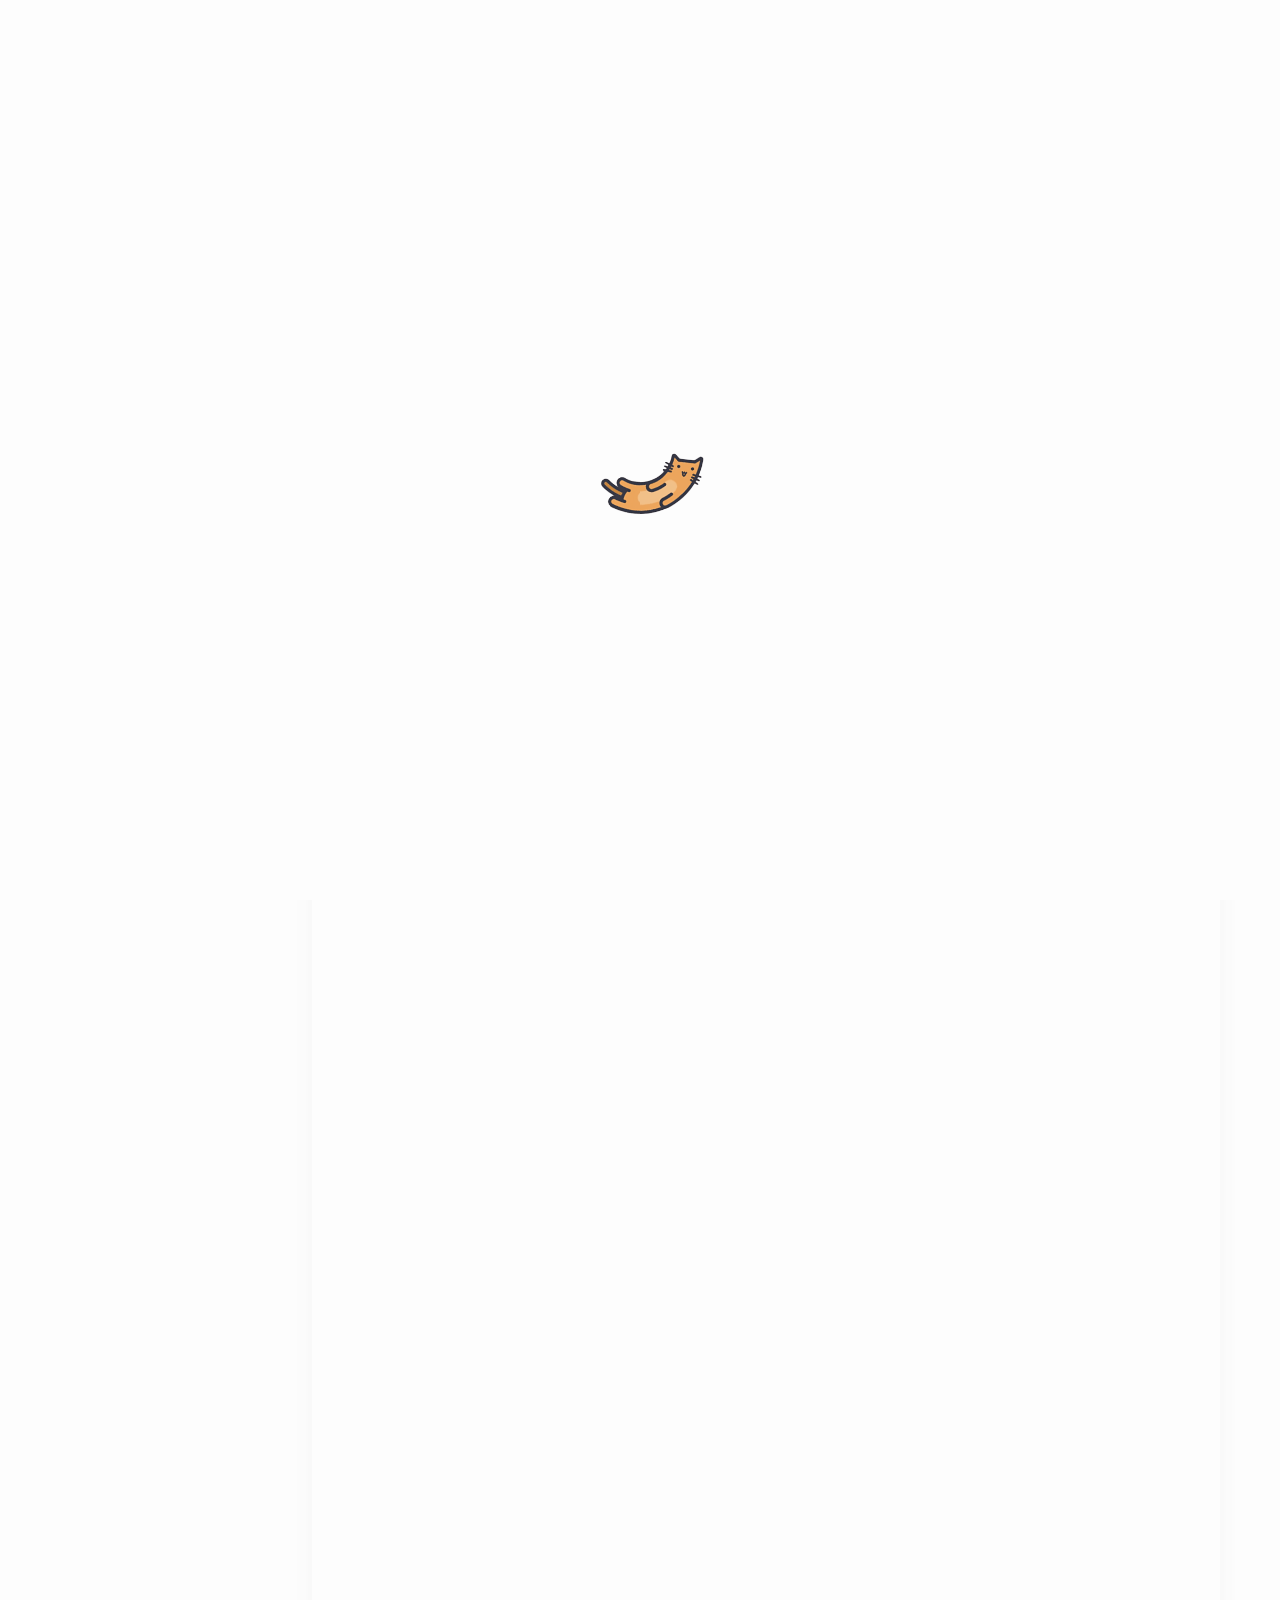
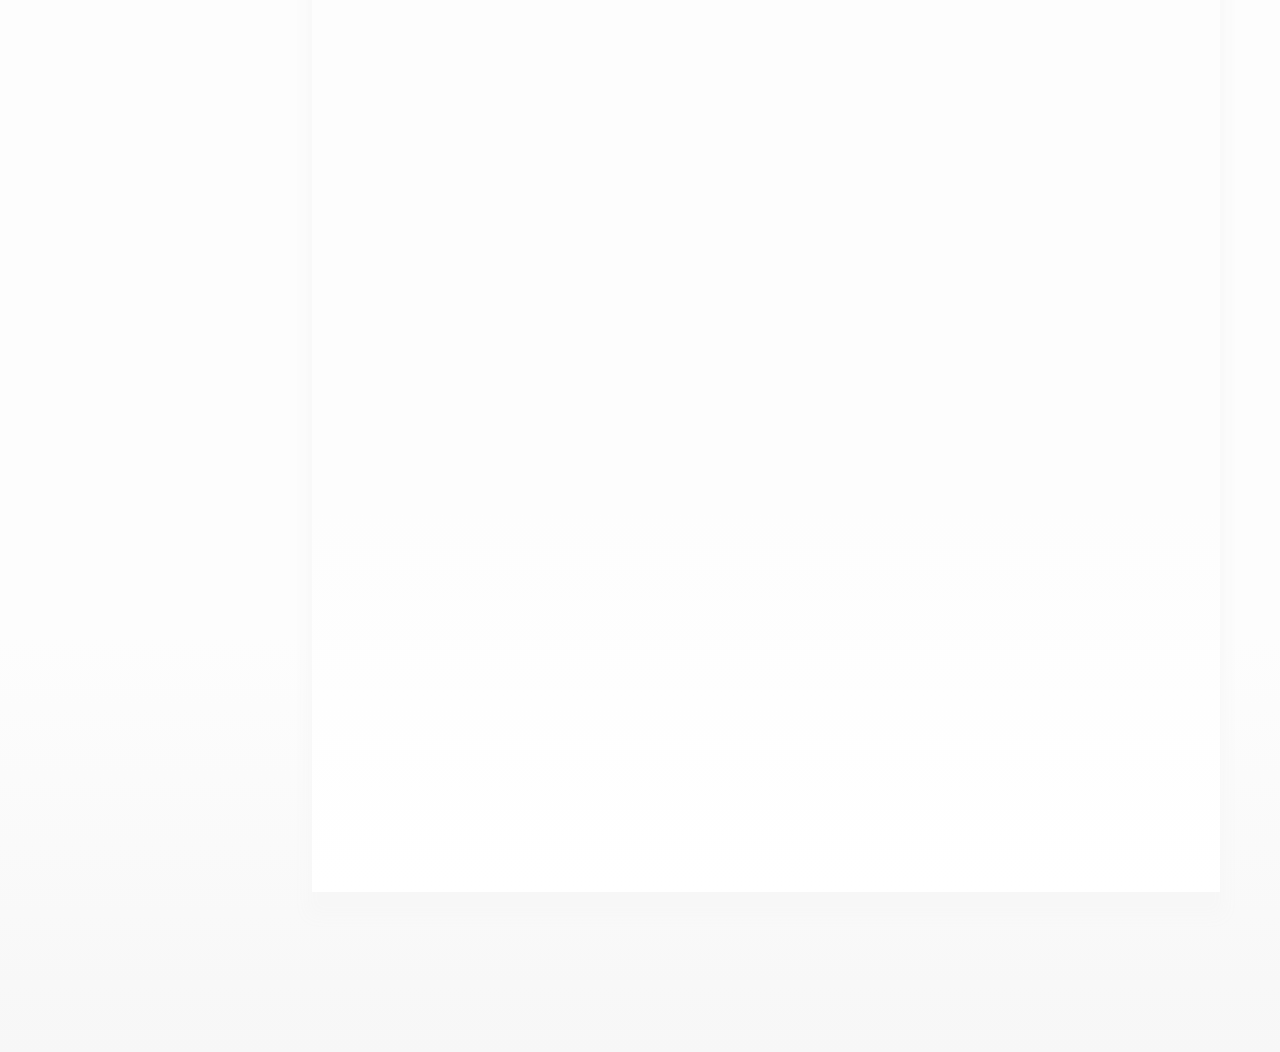
==== commit 6a070704: "Site updated: 2020-09-07 19:21:17" ====
--- a/index.html
+++ b/index.html
@@ -1,1008 +1,484 @@
+
 <!DOCTYPE html>
-<html>
+<html lang="en">
 <head>
-  <meta charset="utf-8">
+  <meta charset="UTF-8">
+<meta name="viewport" content="width=device-width, initial-scale=1, maximum-scale=2">
+<meta name="theme-color" content="#FFF">
+  <link rel="apple-touch-icon" sizes="180x180" href="/images/apple-touch-icon.png">
+
+<link rel="icon" type="image/ico" sizes="32x32" href="/images/favicon.ico">
+  <meta http-equiv="Cache-Control" content="no-transform">
+  <meta http-equiv="Cache-Control" content="no-siteapp">
+
+
+<link rel="alternate" type="application/rss+xml" title="Hexo" href="http://example.com/rss.xml" />
+<link rel="alternate" type="application/atom+xml" title="Hexo" href="http://example.com/atom.xml" />
+<link rel="alternate" type="application/json" title="Hexo" href="http://example.com/feed.json" />
+
+<link rel="stylesheet" href="//fonts.googleapis.com/css?family=Mulish:300,300italic,400,400italic,700,700italic|Fredericka the Great:300,300italic,400,400italic,700,700italic|Noto Serif JP:300,300italic,400,400italic,700,700italic|Noto Serif SC:300,300italic,400,400italic,700,700italic|Inconsolata:300,300italic,400,400italic,700,700italic&display=swap&subset=latin,latin-ext">
+
+
+<link rel="stylesheet" href="/css/app.css">
+
+
   
-  <meta name="renderer" content="webkit">
-  <meta http-equiv="X-UA-Compatible" content="IE=edge" >
-  <link rel="dns-prefetch" href="http://example.com">
-  <title>Hexo</title>
-  <meta name="viewport" content="width=device-width, initial-scale=1, maximum-scale=1">
-  <meta property="og:type" content="website">
-<meta property="og:title" content="Hexo">
-<meta property="og:url" content="http://example.com/index.html">
-<meta property="og:site_name" content="Hexo">
-<meta property="og:locale" content="en_US">
-<meta property="article:author" content="John Doe">
-<meta name="twitter:card" content="summary">
-  
-    <link rel="alternative" href="/atom.xml" title="Hexo" type="application/atom+xml">
-  
-  
-    <link rel="icon" href="/favicon.png">
-  
-  <link rel="stylesheet" type="text/css" href="/./main.0cf68a.css">
-  <style type="text/css">
-  
-    #container.show {
-      background: linear-gradient(200deg,#a0cfe4,#e8c37e);
-    }
-  </style>
-  
-
-  
-
+
+
+<meta name="description" content="" >
+
+
+<link rel="canonical" href="http://example.com/">
+
+
+
+  <title>Yume Shoka = Hexo</title>
 <meta name="generator" content="Hexo 5.1.1"></head>
-
-<body>
-  <div id="container" q-class="show:isCtnShow">
-    <canvas id="anm-canvas" class="anm-canvas"></canvas>
-    <div class="left-col" q-class="show:isShow">
-      
-<div class="overlay" style="background: #4d4d4d"></div>
-<div class="intrude-less">
-	<header id="header" class="inner">
-		<a href="/" class="profilepic">
-			<img src="" class="js-avatar">
-		</a>
-		<hgroup>
-		  <h1 class="header-author"><a href="/"></a></h1>
-		</hgroup>
-		
-
-		<nav class="header-menu">
-			<ul>
-			
-				<li><a href="/">主页</a></li>
-	        
-				<li><a href="/tags/%E9%9A%8F%E7%AC%94/">随笔</a></li>
-	        
-			</ul>
-		</nav>
-		<nav class="header-smart-menu">
-    		
-    			
-    			<a q-on="click: openSlider(e, 'innerArchive')" href="javascript:void(0)">所有文章</a>
-    			
-            
-    			
-    			<a q-on="click: openSlider(e, 'friends')" href="javascript:void(0)">友链</a>
-    			
-            
-    			
-    			<a q-on="click: openSlider(e, 'aboutme')" href="javascript:void(0)">关于我</a>
-    			
-            
-		</nav>
-		<nav class="header-nav">
-			<div class="social">
-				
-					<a class="github" target="_blank" href="#" title="github"><i class="icon-github"></i></a>
-		        
-					<a class="weibo" target="_blank" href="#" title="weibo"><i class="icon-weibo"></i></a>
-		        
-					<a class="rss" target="_blank" href="#" title="rss"><i class="icon-rss"></i></a>
-		        
-					<a class="zhihu" target="_blank" href="#" title="zhihu"><i class="icon-zhihu"></i></a>
-		        
-			</div>
-		</nav>
-	</header>		
-</div>
-
-    </div>
-    <div class="mid-col" q-class="show:isShow,hide:isShow|isFalse">
-      
-<nav id="mobile-nav">
-  	<div class="overlay js-overlay" style="background: #4d4d4d"></div>
-	<div class="btnctn js-mobile-btnctn">
-  		<div class="slider-trigger list" q-on="click: openSlider(e)"><i class="icon icon-sort"></i></div>
-	</div>
-	<div class="intrude-less">
-		<header id="header" class="inner">
-			<div class="profilepic">
-				<img src="" class="js-avatar">
-			</div>
-			<hgroup>
-			  <h1 class="header-author js-header-author"></h1>
-			</hgroup>
-			
-			
-			
-				
-			
-				
-			
-			
-			
-			<nav class="header-nav">
-				<div class="social">
-					
-						<a class="github" target="_blank" href="#" title="github"><i class="icon-github"></i></a>
-			        
-						<a class="weibo" target="_blank" href="#" title="weibo"><i class="icon-weibo"></i></a>
-			        
-						<a class="rss" target="_blank" href="#" title="rss"><i class="icon-rss"></i></a>
-			        
-						<a class="zhihu" target="_blank" href="#" title="zhihu"><i class="icon-zhihu"></i></a>
-			        
-				</div>
-			</nav>
-
-			<nav class="header-menu js-header-menu">
-				<ul style="width: 50%">
-				
-				
-					<li style="width: 50%"><a href="/">主页</a></li>
-		        
-					<li style="width: 50%"><a href="/tags/%E9%9A%8F%E7%AC%94/">随笔</a></li>
-		        
-				</ul>
-			</nav>
-		</header>				
-	</div>
-	<div class="mobile-mask" style="display:none" q-show="isShow"></div>
-</nav>
-
-      <div id="wrapper" class="body-wrap">
-        <div class="menu-l">
-          <div class="canvas-wrap">
-            <canvas data-colors="#eaeaea" data-sectionHeight="100" data-contentId="js-content" id="myCanvas1" class="anm-canvas"></canvas>
-          </div>
-          <div id="js-content" class="content-ll">
-            
-  
-    <article id="post-makedown语法" class="article article-type-post  article-index" itemscope itemprop="blogPost">
-  <div class="article-inner">
-    
-      <header class="article-header">
-        
-  
-    <h1 itemprop="name">
-      <a class="article-title" href="/2020/09/07/makedown%E8%AF%AD%E6%B3%95/">makedown语法</a>
-    </h1>
-  
-
-        
-        <a href="/2020/09/07/makedown%E8%AF%AD%E6%B3%95/" class="archive-article-date">
-  	<time datetime="2020-09-07T07:29:41.000Z" itemprop="datePublished"><i class="icon-calendar icon"></i>2020-09-07</time>
-</a>
-        
-      </header>
-    
-    <div class="article-entry" itemprop="articleBody">
-      
-        <h1 id="markdown-更简洁、更高效"><a href="#markdown-更简洁、更高效" class="headerlink" title="markdown - 更简洁、更高效"></a>markdown - 更简洁、更高效</h1><p>=================================================</p>
-<p>强烈建议开发者认真阅读本文档，掌握md及HBuilderX对md的强大支持。<br><em>窄屏幕下，可按Alt+滚轮横向滚动</em></p>
-<p>很多人只把markdown用于网络文章发表，这糟蹋了markdown。<br>markdown不止是HTML的简化版，更重要的是txt的升级版、word的轻量版、笔记的最佳载体。<br>作为一种简单的格式标记语言，不同于txt的无格式，不同于HTML的复杂标记，也不同于word的鼠标调整样式。markdown通过简单的几个字符键入，就可以快捷的定义文档的样式。<br>比如在行首敲一个“#”，就把这行定义为了1级标题，并且在HBuilderX里有直观完善的着色，这样无需发布为web页面，可直接当word用。<br>掌握markdown，你可以完全抛弃txt和笔记软件的编辑器，并且在大多数场景下替代掉复杂臃肿的word。享受简洁之美、享受效率提升。<br>而HBuilderX，可以被称为最强大的markdown书写工具了。</p>
-<p>下面的示例列举了markdown语法及对应的HBuilderX使用技巧：</p>
-<p>开始前，可以先按下文档结构图的快捷键Alt+w（Mac是Ctrl+w），浏览本文的大纲。</p>
-<h1 id="标题语法"><a href="#标题语法" class="headerlink" title="标题语法"></a>标题语法</h1><p>markdown的标题是行首以#号开头，空格分割的，不同级别的标题，在HX里着色也不同。如下：</p>
-<h1 id="标题1"><a href="#标题1" class="headerlink" title="标题1"></a>标题1</h1><h2 id="标题2"><a href="#标题2" class="headerlink" title="标题2"></a>标题2</h2><h3 id="标题3"><a href="#标题3" class="headerlink" title="标题3"></a>标题3</h3><h4 id="标题4"><a href="#标题4" class="headerlink" title="标题4"></a>标题4</h4><h5 id="标题5"><a href="#标题5" class="headerlink" title="标题5"></a>标题5</h5><h6 id="标题6"><a href="#标题6" class="headerlink" title="标题6"></a>标题6</h6><p>标题使用技巧：</p>
-<ol>
-<li>Emmet快速输入：敲h2+Tab即可生成二级标题【同HTML里的emmet写法，不止标题，HX里所有可对应tag的markdown语法均支持emmet写法】。仅行首生效</li>
-<li>智能双击：双击#号可选中整个标题段落</li>
-<li>智能回车：行尾回车或行中Ctrl+Enter强制换行后会自动在下一行补#。而连续2次回车后将自动补的#去掉。(体验同word)</li>
-<li>回车后再次按Tab可递进一层标题，再按Tab切换列表符</li>
-<li>在# 后回车，可上插一个空标题行【同word】，或任意位置按Ctrl+Shift+Enter也可以上插空标题行</li>
-<li>折叠：<ul>
-<li>点标题前的-号可折叠该标题段落，快捷键是Alt+-（展开折叠是Alt+=）</li>
-<li>多层折叠时折叠或展开子节点，快捷键是Alt+Shift+-或=</li>
-<li>全文全部折叠或展开，快捷键是Ctrl+Alt+Shift+-或=</li>
-<li>折叠其他区域，快捷键是Alt+Shift+o。这对长文档管理非常有用，可以专注于当前章节</li>
-<li>可以在菜单-跳转-折叠中随时找到这些功能</li>
-</ul>
-</li>
-</ol>
-<h1 id="列表"><a href="#列表" class="headerlink" title="列表"></a>列表</h1><p>markdown的列表支持有序列表、无序列表以及特殊的任务列表。<br>同样也是在行前加一个特殊符号，并空格后再跟列表文字内容。</p>
-<h2 id="有序列表"><a href="#有序列表" class="headerlink" title="有序列表"></a>有序列表</h2><p>有序列表就是有顺序的列表，依靠行前的数字标记顺序。</p>
-<ol>
-<li>有序列表1 【设置或取消有序列表符的快捷键：Ctrl+Alt+1，可选中多行批量设置序号；支持多光标批量设置列表符，即按Ctrl+鼠标左键添加多光标】</li>
-<li>有序列表2 【列表后回车会自动补序号】</li>
-<li>有序列表3 【智能双击：双击前面的数字，可重新对数字排序，修正序号错误，并选中有序列表段落（左边的4是故意写错让你体验的）】</li>
-</ol>
-<h2 id="无序列表"><a href="#无序列表" class="headerlink" title="无序列表"></a>无序列表</h2><p>无序列表就是列表不排序，无序列表因书写随意而被更广泛的使用。<br>无序列表有3种前缀，HX里分别用于表示1级列表、2级列表、3级列表。</p>
-<ul>
-<li>无序列表1 【快捷键：Ctrl+Alt+-；智能双击：双击-号可选中整段无序列表；再次按Tab会更换二级列表符】</li>
-</ul>
-<ul>
-<li>无序列表2    <ul>
-<li>Emmet：li后敲Tab可生成*号列表符，行首生效</li>
-<li>快捷键：Ctrl+Alt+8【8即*对应的数字】，支持多光标批量设置列表符，即按Ctrl+鼠标左键添加多光标</li>
-<li>智能双击：双击*号可选中整段无序列表</li>
-<li>智能回车：行尾回车或行中Ctrl+Enter强制换行后会自动续列表；连续按回车会清除列表符；再次按Tab会更换列表符；在列表符后回车或行尾Shift+回车，上一行留出列表符</li>
-<li>*号常用于二级列表，列表符后继续Tab，可切换列表符</li>
-</ul>
-</li>
-</ul>
-<ul>
-<li>无序列表3 【快捷键：Ctrl+Alt+=；常用于三级列表；其他同上】</li>
-</ul>
-<h2 id="任务列表"><a href="#任务列表" class="headerlink" title="任务列表"></a>任务列表</h2><p>任务列表非常实用，管理待办、已办非常便利。<br>[ ] 任务列表-未完成任务 【快捷键：Ctrl+Alt+[】<br>[x] 任务列表-已完成任务 【快捷键：Ctrl+Alt+]】<br>    1. 智能双击：双击方括号内可切换勾选状态，把任务标记为完成或未完成；双击方括号右侧可选中任务列表段落<br>    2. 智能回车：回车后自动补任务列表前缀符号；连续按回车清除前缀符号；在列表符后回车或行尾Shift+回车，上一行留出列表符</p>
-<ul>
-<li><input disabled="" type="checkbox"> 如需发布到web渲染，需增加无序列表- 的前缀</li>
-</ul>
-<p>以上三种列表，均支持批量修改列表符，有如下方式建议依次学习尝试：</p>
-<ol>
-<li>选中多行，按快捷键Ctrl+Alt+“1”或“-”或“[”或“]”，批量设置列表符</li>
-<li>如果需要跳行设置有序或无序列表，通过Ctrl+鼠标左键点中目标多行（可不连续），产生多光标，然后按快捷键Ctrl+Alt+“1”或“-”或“[”或“]”，可跳行设置列表符，尤其是有序列表，数字也会跳行加1</li>
-<li>按Alt+鼠标选中行首那列（列选择），这样每行行首都有光标，然后再键入或删除列表符即可批量操作</li>
-<li>选中多行，按快捷键Ctrl+Shift+\（其实就是Ctrl+|），可以在每行行首添加一个光标</li>
-</ol>
-<h2 id="引用列表"><a href="#引用列表" class="headerlink" title="引用列表"></a>引用列表</h2><blockquote>
-<p>引用1<br>引用2<br>快捷键：Ctrl+Alt+Shift+.<br>智能双击：双击&gt;号可选中整段引用列表<br>智能回车：行尾回车或行中Ctrl+Enter强制换行后会自动续列表；连续按回车会清除列表符；在列表符后回车或行尾Shift+回车，上一行留出列表符</p>
-</blockquote>
-<h1 id="文字样式语法"><a href="#文字样式语法" class="headerlink" title="文字样式语法"></a>文字样式语法</h1><p><strong>加粗</strong> 【快捷键：Ctrl+B，支持多光标；Emmet：b后敲Tab】<br><strong>加粗2</strong><br>_倾斜_【Emmet：i后敲Tab；前后包围：选中文字按Ctrl+\是在选区两侧添加光标，可以继续输入_】<br><em>倾斜</em><br><del>删除线</del><br><code>单行代码</code><br>包围插入：先选中文字内容，然后按_*~`等符号，会自动在2侧加包围<br>智能双击：双击语法区前面的定义符号，选中包含定义符的整段文字<br>去包围：选中整段文字后，按Ctrl+Shift+]，可去除2侧包围符号</p>
-<p>引号括号虽然不属于markdown语法，但也支持相同的包围、选择、去包围操作。<br>引号括号智能双击选择时略特殊的是：双击引号括号内侧，选中引号括号里的内容(不含引号括号)；按下Alt+双击引号括号内侧，则选中包含符号的整段文字</p>
-<p>HBuilderX还支持以下对2侧文本高效处理的手段</p>
-<ol>
-<li>选中文字按Ctrl+\是在选区两侧添加光标，可以继续输入~~，会在2侧同时输入</li>
-<li>向2侧扩大选择：【Win:Alt+Shit+→ 、Mac:Ctrl++Shit+→】；由2侧向内减少选择：【Win:Alt+Shit+← 、Mac:Ctrl++Shit+←】</li>
-</ol>
-<p><a target="_blank" rel="noopener" href="http://dcloud.io/">链接文字</a></p>
-<ol>
-<li>Emmet：a后敲Tab</li>
-<li>打开链接：Alt+鼠标单击；如果是本地文件，可通过Shift+Alt+单击，在另一分栏打开文件</li>
-<li>智能粘贴：粘贴URL会自动变成超链接格式；粘贴本地文件进来也会自动创建引用链接</li>
-<li>智能双击：双击语法区开头，即[左侧，选中包含定义符的整段文字</li>
-</ol>
-<p><img src="logo.jpg" alt="图片描述文字"></p>
-<ol>
-<li>Emmet：img后敲Tab</li>
-<li>智能粘贴：粘贴剪切板里的图形时会自动保存为本md文档的附件；删除文档中的图片语法，保存md文档时会自动删除对应的图片附件；粘贴图片文件时自动变成链接引用格式；</li>
-<li>悬浮预览：鼠标移到图片语法上，本地图片会自动显示出来</li>
-<li>智能双击：双击语法区开头，即!左侧，选中包含定义符的整段文字</li>
-</ol>
-<h1 id="表格"><a href="#表格" class="headerlink" title="表格"></a>表格</h1><table>
-<thead>
-<tr>
-<th></th>
-<th></th>
-<th></th>
-</tr>
-</thead>
-<tbody><tr>
-<td></td>
-<td></td>
-<td></td>
-</tr>
-<tr>
-<td></td>
-<td></td>
-<td></td>
-</tr>
-</tbody></table>
-<ol>
-<li>Emmet：table3*3后敲Tab，表示生成3行3列的表格，行首生效</li>
-<li>md表格对齐是传统md的痛点，按下Ctrl+K可以自动整理表格格式（暂未兼容不同缩放模式和字体的情况）</li>
-<li>支持从excel、wps、word、number的表格中复制粘贴表格进来（不支持合并单元格和单元格换行）</li>
-</ol>
-<h1 id="分割线"><a href="#分割线" class="headerlink" title="分割线"></a>分割线</h1><p>————- 【Emmet：hr后敲Tab】</p>
-<hr>
-<p>=============</p>
-<h1 id="代码区"><a href="#代码区" class="headerlink" title="代码区"></a>代码区</h1><figure class="highlight javascript"><table><tr><td class="gutter"><pre><span class="line">1</span><br></pre></td><td class="code"><pre><span class="line"><span class="keyword">var</span> a = <span class="built_in">document</span></span><br></pre></td></tr></table></figure>
-<p>Emmet：code后敲Tab，行首生效<br>智能双击：双击语法区开头，即!左侧，选中包含定义符的整段文字<br>支持代码直接高亮着色，这应该是只有HBuilderX才有的功能。注意需要在代码区开头指定语言类型</p>
-<h1 id="注释"><a href="#注释" class="headerlink" title="注释"></a>注释</h1><!--注释--> 
-<p>快捷键：Ctrl+/<br>智能双击：双击注释首尾的定义符，选中整段注释</p>
-<h1 id="其他emmet快捷输入"><a href="#其他emmet快捷输入" class="headerlink" title="其他emmet快捷输入"></a>其他emmet快捷输入</h1><p>day后敲Tab，当前日期。注意day需在行首或前面有空格<br>time后敲Tab，当前时间。注意time需在行首或前面有空格</p>
-<h1 id="文档结构图"><a href="#文档结构图" class="headerlink" title="文档结构图"></a>文档结构图</h1><p>文章很长时，word里有文档结构图，HBuilderX也有。<br>菜单视图-文档结构图，快捷键Alt+W(mac是ctrl+W)，轻松管理长文档</p>
-<h1 id="运行、预览和打印PDF"><a href="#运行、预览和打印PDF" class="headerlink" title="运行、预览和打印PDF"></a>运行、预览和打印PDF</h1><p>对md文件点工具栏或菜单里的浏览器运行，可以使用外部浏览器预览此md文件，会自动渲染为HTML。<br>点右上角的预览【快捷键Alt+p】，可在HBuilderX右侧预览该md文档的HTML渲染结果。<br>在浏览器中点打印，选择打印到PDF，可将md输出为PDF格式。（注意在打印选项里去掉页眉页脚）</p>
-<h1 id="其他常用但你可能不知道的快捷操作技巧"><a href="#其他常用但你可能不知道的快捷操作技巧" class="headerlink" title="其他常用但你可能不知道的快捷操作技巧"></a>其他常用但你可能不知道的快捷操作技巧</h1><ul>
-<li>Ctrl+鼠标左键添加多光标，然后敲字或粘贴，可批量处理。Ctrl+鼠标左键拖选，可选中多个选区。</li>
-<li>Ctrl+鼠标右键删除多光标</li>
-<li>不选内容按Ctrl+C或X可复制或剪切整行</li>
-<li>选中2个选区后，按Ctrl+Shift+X，可互换选区内容。如无选区，只是2个光标，则互换2行</li>
-<li>Ctrl+上下键可上下移动行</li>
-<li>Ctrl+Insert可重复插入当前行，如果有选中内容，可重复插入选中内容</li>
-<li>Ctrl+Shift+K可合并多行（是格式化Ctrl+K的反操作）</li>
-<li>删除<ul>
-<li>按Ctrl+D可删除选中行，支持多光标</li>
-<li>Shift+Del删除到行尾</li>
-<li>Shift+Backspace删除到行首</li>
-</ul>
-</li>
-<li>选择<ul>
-<li>Ctrl+E选相同词(mac是Command+D)，连续按可选中多词进一步操作，比替换更方便</li>
-<li>Ctrl+L可连选多行，Ctrl+Shift+L也是选择行，但不选行首尾的空白字符</li>
-<li>Ctrl+=可逐级放大选区</li>
-<li>双击标题、列表符可选中相应段落</li>
-<li>双击英文引号、括号内侧，可选中内部内容</li>
-<li>双击缩进符，可选中同缩进段落</li>
-<li>双击连字符比如-或_，可选中相连的词，比如双击这里试试，uni-app</li>
-</ul>
-</li>
-<li>查找<ul>
-<li>Ctrl+P查找文件</li>
-<li>Ctrl+Alt+F可在当前目录的所有文档中搜索指定关键字(mac是Command+Shift+f)</li>
-<li>选中文字按F3，查找下一个，Shift+F3找上一个</li>
-</ul>
-</li>
-<li>云同步：HBuilderX+markdown用于云同步笔记的技巧，请参考<a target="_blank" rel="noopener" href="http://ask.dcloud.net.cn/article/13097">http://ask.dcloud.net.cn/article/13097</a></li>
-</ul>
-<p>都学会了吗？<br>markdown语法其实很简单，认真学半小时就能掌握。<br>HBuilderX的极客操作则需要不停反复练习，熟练掌握这些技巧，你将成为高效极客！</p>
-
-      
-
-      
-    </div>
-    <div class="article-info article-info-index">
-      
-      
-      
-
-      
-        <p class="article-more-link">
-          <a class="article-more-a" href="/2020/09/07/makedown%E8%AF%AD%E6%B3%95/">展开全文 >></a>
-        </p>
-      
-
-      
-      <div class="clearfix"></div>
-    </div>
-  </div>
-</article>
-
-<aside class="wrap-side-operation">
-    <div class="mod-side-operation">
-        
-        <div class="jump-container" id="js-jump-container" style="display:none;">
-            <a href="javascript:void(0)" class="mod-side-operation__jump-to-top">
-                <i class="icon-font icon-back"></i>
+<body itemscope itemtype="http://schema.org/WebPage">
+  <div id="loading">
+    <div class="cat">
+      <div class="body"></div>
+      <div class="body"></div>
+      <div class="tail"></div>
+      <div class="head"></div>
+    </div>
+  </div>
+  <div id="container">
+    <header id="header" itemscope itemtype="http://schema.org/WPHeader">
+      <div class="inner">
+        <div id="brand">
+          <div class="pjax">
+          
+            <a href="/" class="logo" rel="start"><p class="artboard">Yume Shoka</p>
+              <h1 itemprop="name headline" class="title">Hexo</h1>
             </a>
-            <div id="js-jump-plan-container" class="jump-plan-container" style="top: -11px;">
-                <i class="icon-font icon-plane jump-plane"></i>
-            </div>
-        </div>
-        
-        
-    </div>
-</aside>
-
-
-
-
-  
-    <article id="post-CSS标签总结" class="article article-type-post  article-index" itemscope itemprop="blogPost">
-  <div class="article-inner">
-    
-      <header class="article-header">
-        
-  
-    <h1 itemprop="name">
-      <a class="article-title" href="/2020/09/07/CSS%E6%A0%87%E7%AD%BE%E6%80%BB%E7%BB%93/">CSS标签总结</a>
-    </h1>
-  
-
-        
-        <a href="/2020/09/07/CSS%E6%A0%87%E7%AD%BE%E6%80%BB%E7%BB%93/" class="archive-article-date">
-  	<time datetime="2020-09-07T01:47:34.000Z" itemprop="datePublished"><i class="icon-calendar icon"></i>2020-09-07</time>
-</a>
-        
-      </header>
-    
-    <div class="article-entry" itemprop="articleBody">
-      
-        <h4 id="CSS标签使用"><a href="#CSS标签使用" class="headerlink" title="CSS标签使用"></a>CSS标签使用</h4><figure class="highlight bat"><table><tr><td class="gutter"><pre><span class="line">1</span><br><span class="line">2</span><br><span class="line">3</span><br><span class="line">4</span><br><span class="line">5</span><br><span class="line">6</span><br><span class="line">7</span><br><span class="line">8</span><br><span class="line">9</span><br></pre></td><td class="code"><pre><span class="line">＜span＞内容＜／span＞&lt;!--通用容器标签--&gt;</span><br><span class="line">&lt;div&gt;内容&lt;/div&gt;&lt;!--通用容器标签，不具备任何功能--&gt;</span><br><span class="line">text-align:center;&lt;!--让内部元素水平居中--&gt;</span><br><span class="line"><span class="function">margin:<span class="title">auto</span>;&lt;!--让元素本身居中--&gt;</span></span><br><span class="line"><span class="function"><span class="title">background</span>-<span class="title">color:gray</span>;&lt;!--设定背景颜色--&gt;</span></span><br><span class="line"><span class="function"><span class="title">font</span>-<span class="title">size</span>:24<span class="title">px</span>;&lt;!--设定字体大小--&gt;	</span></span><br><span class="line"><span class="function"><span class="title">color:white</span>;&lt;!--设定文字颜色--&gt;</span></span><br><span class="line"><span class="function"> </span></span><br><span class="line"><span class="function">&lt;/<span class="title">style</span>&gt;</span></span><br></pre></td></tr></table></figure>
-<h4 id="标签权重依次排列"><a href="#标签权重依次排列" class="headerlink" title="标签权重依次排列"></a>标签权重依次排列</h4><figure class="highlight bat"><table><tr><td class="gutter"><pre><span class="line">1</span><br><span class="line">2</span><br><span class="line">3</span><br><span class="line">4</span><br><span class="line">5</span><br><span class="line">6</span><br></pre></td><td class="code"><pre><span class="line">&lt;...style&quot;...&quot;&gt;&lt;!--行内样式 <span class="number">1000</span>--&gt;</span><br><span class="line">#box&#123;...&#125;&lt;!--ID选择器 <span class="number">100</span>--&gt;</span><br><span class="line">.com&#123;...&#125;&lt;!--内选择器 <span class="number">10</span>&gt;</span><br><span class="line">div&#123;...&#125;&lt;!--标签选择器 <span class="number">1</span>--&gt;</span><br><span class="line">*&#123;...&#125;&lt;!--通用选择器 <span class="number">0</span>--&gt;</span><br><span class="line">例如：#box（<span class="number">100</span>） p（<span class="number">1</span>） .tt（<span class="number">10</span>）</span><br></pre></td></tr></table></figure>
-<p>总结：选择器选择的范围越小越精确优先级越高</p>
-
-      
-
-      
-    </div>
-    <div class="article-info article-info-index">
-      
-      
-      
-
-      
-        <p class="article-more-link">
-          <a class="article-more-a" href="/2020/09/07/CSS%E6%A0%87%E7%AD%BE%E6%80%BB%E7%BB%93/">展开全文 >></a>
-        </p>
-      
-
-      
-      <div class="clearfix"></div>
-    </div>
-  </div>
-</article>
-
-<aside class="wrap-side-operation">
-    <div class="mod-side-operation">
-        
-        <div class="jump-container" id="js-jump-container" style="display:none;">
-            <a href="javascript:void(0)" class="mod-side-operation__jump-to-top">
-                <i class="icon-font icon-back"></i>
-            </a>
-            <div id="js-jump-plan-container" class="jump-plan-container" style="top: -11px;">
-                <i class="icon-font icon-plane jump-plane"></i>
-            </div>
-        </div>
-        
-        
-    </div>
-</aside>
-
-
-
-
-  
-    <article id="post-基于hexo框架的个人博客搭建" class="article article-type-post  article-index" itemscope itemprop="blogPost">
-  <div class="article-inner">
-    
-      <header class="article-header">
-        
-  
-    <h1 itemprop="name">
-      <a class="article-title" href="/2020/09/03/%E5%9F%BA%E4%BA%8Ehexo%E6%A1%86%E6%9E%B6%E7%9A%84%E4%B8%AA%E4%BA%BA%E5%8D%9A%E5%AE%A2%E6%90%AD%E5%BB%BA/">基于hexo框架的个人博客搭建</a>
-    </h1>
-  
-
-        
-        <a href="/2020/09/03/%E5%9F%BA%E4%BA%8Ehexo%E6%A1%86%E6%9E%B6%E7%9A%84%E4%B8%AA%E4%BA%BA%E5%8D%9A%E5%AE%A2%E6%90%AD%E5%BB%BA/" class="archive-article-date">
-  	<time datetime="2020-09-03T10:44:17.000Z" itemprop="datePublished"><i class="icon-calendar icon"></i>2020-09-03</time>
-</a>
-        
-      </header>
-    
-    <div class="article-entry" itemprop="articleBody">
-      
-        <h4 id="环境配置"><a href="#环境配置" class="headerlink" title="环境配置"></a>环境配置</h4><figure class="highlight bat"><table><tr><td class="gutter"><pre><span class="line">1</span><br><span class="line">2</span><br></pre></td><td class="code"><pre><span class="line">node.js 下载与安装</span><br><span class="line">note.js 包括note.js 和 npm包管理器组件</span><br></pre></td></tr></table></figure>
-<h4 id="hexo-博客框架下载"><a href="#hexo-博客框架下载" class="headerlink" title="hexo 博客框架下载"></a>hexo 博客框架下载</h4><figure class="highlight bat"><table><tr><td class="gutter"><pre><span class="line">1</span><br><span class="line">2</span><br></pre></td><td class="code"><pre><span class="line">npm install -g cnpm--registry-http:// registry.npm.taobao.com.org&lt;!--使用淘宝镜像源--&gt;</span><br><span class="line">cnpm install -g hexo-cli&lt;!--安装hexo博客框架--&gt;</span><br></pre></td></tr></table></figure>
-<h4 id="hexo博客框架搭建"><a href="#hexo博客框架搭建" class="headerlink" title="hexo博客框架搭建"></a>hexo博客框架搭建</h4><figure class="highlight bat"><table><tr><td class="gutter"><pre><span class="line">1</span><br><span class="line">2</span><br><span class="line">3</span><br><span class="line">4</span><br><span class="line">5</span><br><span class="line">6</span><br></pre></td><td class="code"><pre><span class="line"><span class="built_in">mkdir</span> blog&lt;!--建立空文件夹--&gt;</span><br><span class="line">hexo init</span><br><span class="line">hexo s</span><br><span class="line">hexo n 博客名称&lt;!--生成一篇博文--&gt;</span><br><span class="line">hexo clean</span><br><span class="line">hexo g&lt;!--生成博客--&gt;</span><br></pre></td></tr></table></figure>
-<h4 id="hexo-博客远端部署配置"><a href="#hexo-博客远端部署配置" class="headerlink" title="hexo 博客远端部署配置"></a>hexo 博客远端部署配置</h4><figure class="highlight bat"><table><tr><td class="gutter"><pre><span class="line">1</span><br><span class="line">2</span><br><span class="line">3</span><br><span class="line">4</span><br><span class="line">5</span><br><span class="line">6</span><br><span class="line">7</span><br></pre></td><td class="code"><pre><span class="line">登录github建立新的仓库</span><br><span class="line">仓库命名：zhonghaiLu.github.io&lt;!--命名务必只能用自己的账户名--&gt;</span><br><span class="line">cnpm install --save hexo-deployer-git&lt;!--安装git的部署插件--&gt;</span><br><span class="line">_config.yml配置：</span><br><span class="line"><span class="function">type: <span class="title">git</span></span></span><br><span class="line"><span class="function"><span class="title">repo</span>: <span class="title">https</span>://<span class="title">github.com</span>/<span class="title">zhonghaiLu</span>/<span class="title">zhonghaiLu.github.io.git</span></span></span><br><span class="line"><span class="function"><span class="title">branch</span>: <span class="title">master</span></span></span><br></pre></td></tr></table></figure>
-<h4 id="hexo部署到远端"><a href="#hexo部署到远端" class="headerlink" title="hexo部署到远端"></a>hexo部署到远端</h4><figure class="highlight bat"><table><tr><td class="gutter"><pre><span class="line">1</span><br></pre></td><td class="code"><pre><span class="line">hexo d</span><br></pre></td></tr></table></figure>
-<h4 id="hexo主题更换"><a href="#hexo主题更换" class="headerlink" title="hexo主题更换"></a>hexo主题更换</h4><figure class="highlight bat"><table><tr><td class="gutter"><pre><span class="line">1</span><br><span class="line">2</span><br><span class="line">3</span><br><span class="line">4</span><br><span class="line">5</span><br><span class="line">6</span><br></pre></td><td class="code"><pre><span class="line">git clone https://github.com/litten/hexo-theme-yilia.git themes/yilia</span><br><span class="line">config.yml配置：</span><br><span class="line"><span class="function">theme:<span class="title">yilia</span></span></span><br><span class="line"><span class="function"><span class="title">hexo</span> <span class="title">clean</span></span></span><br><span class="line"><span class="function"><span class="title">hexo</span> <span class="title">g</span></span></span><br><span class="line"><span class="function"><span class="title">heox</span> <span class="title">s</span></span></span><br></pre></td></tr></table></figure>
-<h5 id="参考文献"><a href="#参考文献" class="headerlink" title="参考文献"></a>参考文献</h5><p>[1]<a target="_blank" rel="noopener" href="http://www.hexo.io.com/">www.hexo.io.com</a></p>
-
-      
-
-      
-    </div>
-    <div class="article-info article-info-index">
-      
-      
-      
-
-      
-        <p class="article-more-link">
-          <a class="article-more-a" href="/2020/09/03/%E5%9F%BA%E4%BA%8Ehexo%E6%A1%86%E6%9E%B6%E7%9A%84%E4%B8%AA%E4%BA%BA%E5%8D%9A%E5%AE%A2%E6%90%AD%E5%BB%BA/">展开全文 >></a>
-        </p>
-      
-
-      
-      <div class="clearfix"></div>
-    </div>
-  </div>
-</article>
-
-<aside class="wrap-side-operation">
-    <div class="mod-side-operation">
-        
-        <div class="jump-container" id="js-jump-container" style="display:none;">
-            <a href="javascript:void(0)" class="mod-side-operation__jump-to-top">
-                <i class="icon-font icon-back"></i>
-            </a>
-            <div id="js-jump-plan-container" class="jump-plan-container" style="top: -11px;">
-                <i class="icon-font icon-plane jump-plane"></i>
-            </div>
-        </div>
-        
-        
-    </div>
-</aside>
-
-
-
-
-  
-    <article id="post-个人简历" class="article article-type-post  article-index" itemscope itemprop="blogPost">
-  <div class="article-inner">
-    
-      <header class="article-header">
-        
-  
-    <h1 itemprop="name">
-      <a class="article-title" href="/2020/09/03/%E4%B8%AA%E4%BA%BA%E7%AE%80%E5%8E%86/">个人简历</a>
-    </h1>
-  
-
-        
-        <a href="/2020/09/03/%E4%B8%AA%E4%BA%BA%E7%AE%80%E5%8E%86/" class="archive-article-date">
-  	<time datetime="2020-09-03T00:51:09.000Z" itemprop="datePublished"><i class="icon-calendar icon"></i>2020-09-03</time>
-</a>
-        
-      </header>
-    
-    <div class="article-entry" itemprop="articleBody">
-      
-        <h4 id="个人简历"><a href="#个人简历" class="headerlink" title="个人简历"></a>个人简历</h4><figure class="highlight bat"><table><tr><td class="gutter"><pre><span class="line">1</span><br><span class="line">2</span><br><span class="line">3</span><br><span class="line">4</span><br><span class="line">5</span><br><span class="line">6</span><br><span class="line">7</span><br><span class="line">8</span><br><span class="line">9</span><br><span class="line">10</span><br><span class="line">11</span><br><span class="line">12</span><br><span class="line">13</span><br><span class="line">14</span><br><span class="line">15</span><br><span class="line">16</span><br><span class="line">17</span><br><span class="line">18</span><br><span class="line">19</span><br><span class="line">20</span><br><span class="line">21</span><br><span class="line">22</span><br><span class="line">23</span><br><span class="line">24</span><br><span class="line">25</span><br><span class="line">26</span><br><span class="line">27</span><br><span class="line">28</span><br><span class="line">29</span><br><span class="line">30</span><br><span class="line">31</span><br><span class="line">32</span><br><span class="line">33</span><br><span class="line">34</span><br><span class="line">35</span><br><span class="line">36</span><br><span class="line">37</span><br><span class="line">38</span><br><span class="line">39</span><br><span class="line">40</span><br><span class="line">41</span><br><span class="line">42</span><br><span class="line">43</span><br></pre></td><td class="code"><pre><span class="line">&lt;table border=&quot;<span class="number">1</span>px&quot; cellspacing=&quot;<span class="number">0</span>&quot; width=&quot;<span class="number">600</span>&quot;&gt;</span><br><span class="line">&lt;col width=&quot;<span class="number">200</span>px&quot;&gt;&lt;!--设置每一列单元格的宽度&gt;</span><br><span class="line">&lt;col width=&quot;<span class="number">200</span>px&quot;&gt;</span><br><span class="line">&lt;col width=&quot;<span class="number">200</span>px&quot;&gt;</span><br><span class="line">&lt;col width=&quot;<span class="number">200</span>px&quot;&gt;</span><br><span class="line">&lt;col width=&quot;<span class="number">200</span>px&quot;&gt;</span><br><span class="line">&lt;col width=&quot;<span class="number">200</span>px&quot;&gt;</span><br><span class="line">&lt;col width=&quot;<span class="number">200</span>px&quot;&gt;</span><br><span class="line">&lt;colgroup span=&quot;<span class="number">6</span>&quot; width=&quot;<span class="number">100</span>px&quot;&gt;&lt;!--统一设置<span class="number">6</span>列单元格的宽度&gt;</span><br><span class="line">&lt;col width=&quot;<span class="number">200</span>px&quot;&gt;&lt;!--单独设置一列单元格的宽度&gt;</span><br><span class="line">&lt;tr align=&quot;center&quot; height=&quot;<span class="number">40</span>px&quot;&gt;&lt;!--文字居中和设置每一行的高度&gt;</span><br><span class="line">&lt;td colspan=&quot;<span class="number">7</span>&quot;&gt;个人简历&lt;/td&gt;&lt;!--表示个人简历占用垂直方向<span class="number">7</span>个空格&gt;</span><br><span class="line">&lt;/tr&gt;</span><br><span class="line">&lt;tr align=&quot;center&quot; height=&quot;<span class="number">40</span>px&quot;&gt;</span><br><span class="line">&lt;td&gt;姓名&lt;/td&gt;</span><br><span class="line">&lt;td&gt;&lt;/td&gt;</span><br><span class="line">&lt;td&gt;性别&lt;/td&gt;</span><br><span class="line">&lt;td&gt;&lt;/td&gt;</span><br><span class="line">&lt;td&gt;年龄&lt;/td&gt;</span><br><span class="line">&lt;td&gt;&lt;/td&gt;</span><br><span class="line">&lt;td rowspan=&quot;<span class="number">4</span>&quot;&gt;照片&lt;/td&gt;</span><br><span class="line">&lt;/tr&gt;</span><br><span class="line">&lt;tr align=&quot;center&quot; height=&quot;<span class="number">40</span>px&quot;&gt;</span><br><span class="line">&lt;td&gt;学历&lt;/td&gt;</span><br><span class="line">&lt;td&gt;&lt;/td&gt;</span><br><span class="line">&lt;td&gt;籍贯&lt;/td&gt;</span><br><span class="line">&lt;td colspan=&quot;<span class="number">3</span>&quot;&gt;&lt;/td&gt;</span><br><span class="line">&lt;/tr&gt;</span><br><span class="line">&lt;tr align=&quot;center&quot; height=&quot;<span class="number">40</span>px&quot;&gt;</span><br><span class="line">&lt;td&gt;电话&lt;/td&gt;</span><br><span class="line">&lt;td&gt;&lt;/td&gt;</span><br><span class="line">&lt;td&gt;政治面貌&lt;/td&gt;</span><br><span class="line">&lt;td&gt; colspan=&quot;<span class="number">3</span>&quot;&lt;/td&gt;</span><br><span class="line">&lt;/tr&gt;</span><br><span class="line">&lt;tr align=&quot;center&quot; height=&quot;<span class="number">40</span>px&quot;&gt;</span><br><span class="line">&lt;td&gt;毕业院校&lt;/td&gt;</span><br><span class="line">&lt;td colspan=&quot;<span class="number">5</span>&quot;&gt;&lt;/td&gt;</span><br><span class="line">&lt;/tr&gt;</span><br><span class="line">&lt;tr align=&quot;center&quot; height=&quot;<span class="number">40</span>px&quot;&gt;</span><br><span class="line">&lt;td&gt;求职意向&lt;/td&gt;</span><br><span class="line">&lt;td colspan=&quot;<span class="number">6</span>&quot;&gt;&lt;/td&gt;</span><br><span class="line">&lt;/tr&gt;</span><br><span class="line">&lt;/table&gt;</span><br></pre></td></tr></table></figure>
-<h4 id="结果如下"><a href="#结果如下" class="headerlink" title="结果如下"></a>结果如下</h4><center>
-<img  width="1200px" src="img/1.png">
-</center>
-
-<h4 id="登陆表单"><a href="#登陆表单" class="headerlink" title="登陆表单"></a>登陆表单</h4><figure class="highlight bat"><table><tr><td class="gutter"><pre><span class="line">1</span><br><span class="line">2</span><br><span class="line">3</span><br><span class="line">4</span><br><span class="line">5</span><br><span class="line">6</span><br><span class="line">7</span><br><span class="line">8</span><br><span class="line">9</span><br><span class="line">10</span><br><span class="line">11</span><br><span class="line">12</span><br><span class="line">13</span><br><span class="line">14</span><br><span class="line">15</span><br><span class="line">16</span><br><span class="line">17</span><br><span class="line">18</span><br><span class="line">19</span><br><span class="line">20</span><br><span class="line">21</span><br><span class="line">22</span><br><span class="line">23</span><br><span class="line">24</span><br><span class="line">25</span><br><span class="line">26</span><br><span class="line">27</span><br><span class="line">28</span><br><span class="line">29</span><br><span class="line">30</span><br><span class="line">31</span><br><span class="line">32</span><br></pre></td><td class="code"><pre><span class="line">&lt;body&gt;</span><br><span class="line">&lt;form action=&quot;http://www.taobao.com&quot;&gt;</span><br><span class="line">&lt;table  width=&quot;<span class="number">600</span>px&quot; border=&quot;<span class="number">1</span>px&quot; cellspacing=&quot;<span class="number">0</span>&quot;&gt;</span><br><span class="line">&lt;tbody&gt;</span><br><span class="line">&lt;col width=&quot;<span class="number">40</span>px&quot;&gt;</span><br><span class="line">&lt;col width=&quot;<span class="number">40</span>px&quot;&gt;</span><br><span class="line">&lt;col width=&quot;<span class="number">80</span>px&quot;&gt;</span><br><span class="line">&lt;tr height=&quot;<span class="number">40</span>px&quot;&gt; </span><br><span class="line">&lt;td rowspan=&quot;<span class="number">4</span>&quot; align=&quot;center&quot;&gt;总体信息&lt;/td&gt;</span><br><span class="line">&lt;td colspan=&quot;<span class="number">2</span>&quot;&gt;&lt;/td&gt;</span><br><span class="line">&lt;/tr&gt;</span><br><span class="line">&lt;tr height=&quot;<span class="number">40</span>px&quot;&gt; </span><br><span class="line">&lt;td align=&quot;right&quot;&gt;用户名&lt;/td&gt;</span><br><span class="line">&lt;td&gt;</span><br><span class="line">&lt;input <span class="built_in">type</span>=&quot;text&quot; name=&quot;loginame&quot;&gt;</span><br><span class="line">&lt;/td&gt;</span><br><span class="line">&lt;/tr&gt;</span><br><span class="line">&lt;tr height=&quot;<span class="number">40</span>px&quot;&gt; </span><br><span class="line">&lt;td align=&quot;right&quot;&gt;密码&lt;/td&gt;</span><br><span class="line">&lt;td&gt;</span><br><span class="line">&lt;input <span class="built_in">type</span>=&quot;text&quot; name=&quot;loginame&quot;&gt;</span><br><span class="line">&lt;/td&gt;</span><br><span class="line">&lt;/tr&gt;</span><br><span class="line">&lt;tr height=&quot;<span class="number">40</span>px&quot;&gt; </span><br><span class="line">&lt;td colspan=&quot;<span class="number">2</span>&quot; align=&quot;center&quot;&gt;</span><br><span class="line">&lt;input <span class="built_in">type</span>=&quot;submit&quot; value=&quot;提交&quot;/&gt;</span><br><span class="line">&lt;input <span class="built_in">type</span>=&quot;reset&quot; value=&quot;重置&quot;/&gt;</span><br><span class="line">&lt;/td&gt;</span><br><span class="line">&lt;/tr&gt;</span><br><span class="line">&lt;/tbody&gt;</span><br><span class="line">&lt;/table&gt;</span><br><span class="line">&lt;/body&gt;</span><br></pre></td></tr></table></figure>
-<p>[1]<a target="_blank" rel="noopener" href="http://www.bilibili.com/">www.bilibili.com</a></p>
-
-      
-
-      
-    </div>
-    <div class="article-info article-info-index">
-      
-      
-      
-
-      
-        <p class="article-more-link">
-          <a class="article-more-a" href="/2020/09/03/%E4%B8%AA%E4%BA%BA%E7%AE%80%E5%8E%86/">展开全文 >></a>
-        </p>
-      
-
-      
-      <div class="clearfix"></div>
-    </div>
-  </div>
-</article>
-
-<aside class="wrap-side-operation">
-    <div class="mod-side-operation">
-        
-        <div class="jump-container" id="js-jump-container" style="display:none;">
-            <a href="javascript:void(0)" class="mod-side-operation__jump-to-top">
-                <i class="icon-font icon-back"></i>
-            </a>
-            <div id="js-jump-plan-container" class="jump-plan-container" style="top: -11px;">
-                <i class="icon-font icon-plane jump-plane"></i>
-            </div>
-        </div>
-        
-        
-    </div>
-</aside>
-
-
-
-
-  
-    <article id="post-html表格制作" class="article article-type-post  article-index" itemscope itemprop="blogPost">
-  <div class="article-inner">
-    
-      <header class="article-header">
-        
-  
-    <h1 itemprop="name">
-      <a class="article-title" href="/2020/09/02/html%E8%A1%A8%E6%A0%BC%E5%88%B6%E4%BD%9C/">html表格制作总结</a>
-    </h1>
-  
-
-        
-        <a href="/2020/09/02/html%E8%A1%A8%E6%A0%BC%E5%88%B6%E4%BD%9C/" class="archive-article-date">
-  	<time datetime="2020-09-02T00:18:30.000Z" itemprop="datePublished"><i class="icon-calendar icon"></i>2020-09-02</time>
-</a>
-        
-      </header>
-    
-    <div class="article-entry" itemprop="articleBody">
-      
-        <h4 id="表格制作第一种"><a href="#表格制作第一种" class="headerlink" title="表格制作第一种"></a>表格制作第一种</h4><figure class="highlight bat"><table><tr><td class="gutter"><pre><span class="line">1</span><br><span class="line">2</span><br><span class="line">3</span><br><span class="line">4</span><br><span class="line">5</span><br><span class="line">6</span><br><span class="line">7</span><br><span class="line">8</span><br><span class="line">9</span><br><span class="line">10</span><br><span class="line">11</span><br><span class="line">12</span><br><span class="line">13</span><br><span class="line">14</span><br><span class="line">15</span><br><span class="line">16</span><br><span class="line">17</span><br><span class="line">18</span><br><span class="line">19</span><br><span class="line">20</span><br><span class="line">21</span><br><span class="line">22</span><br><span class="line">23</span><br><span class="line">24</span><br><span class="line">25</span><br><span class="line">26</span><br><span class="line">27</span><br></pre></td><td class="code"><pre><span class="line">&lt;h3&gt;表格制作&lt;/h3&gt;&lt;!--标题--&gt;</span><br><span class="line">&lt;table border=&quot;<span class="number">1</span>px&quot; cellspacing=&quot;<span class="number">0</span>&quot; &lt;!--画出表格框--&gt;</span><br><span class="line">&lt;tr&gt;  </span><br><span class="line">&lt;td width=&quot;<span class="number">100</span>px&quot; align=&quot;center&quot;&gt;内容&lt;/td&gt;&lt;!--空格大小+文字居中&gt;</span><br><span class="line">&lt;td width=&quot;<span class="number">100</span>px&quot; align=&quot;center&quot;&gt;内容&lt;/td&gt;</span><br><span class="line">&lt;td width=&quot;<span class="number">100</span>px&quot; align=&quot;center&quot;&gt;内容&lt;/td&gt;</span><br><span class="line">&lt;td width=&quot;<span class="number">100</span>px&quot; align=&quot;center&quot;&gt;内容&lt;/td&gt;</span><br><span class="line">&lt;td width=&quot;<span class="number">100</span>px&quot; align=&quot;center&quot;&gt;内容&lt;/td&gt;</span><br><span class="line">&lt;td width=&quot;<span class="number">100</span>px&quot; align=&quot;center&quot;&gt;内容&lt;/td&gt;</span><br><span class="line">&lt;/tr&gt;</span><br><span class="line">&lt;tr&gt;  </span><br><span class="line">&lt;td width=&quot;<span class="number">100</span>px&quot; align=&quot;center&quot;&gt;内容&lt;/td&gt;</span><br><span class="line">&lt;td width=&quot;<span class="number">100</span>px&quot; align=&quot;center&quot;&gt;内容&lt;/td&gt;</span><br><span class="line">&lt;td width=&quot;<span class="number">100</span>px&quot; align=&quot;center&quot;&gt;内容&lt;/td&gt;</span><br><span class="line">&lt;td width=&quot;<span class="number">100</span>px&quot; align=&quot;center&quot;&gt;内容&lt;/td&gt;</span><br><span class="line">&lt;td width=&quot;<span class="number">100</span>px&quot; align=&quot;center&quot;&gt;内容&lt;/td&gt;</span><br><span class="line">&lt;td width=&quot;<span class="number">100</span>px&quot; align=&quot;center&quot;&gt;内容&lt;/td&gt;</span><br><span class="line">&lt;/tr&gt;</span><br><span class="line">&lt;tr&gt;  </span><br><span class="line">&lt;td width=&quot;<span class="number">100</span>px&quot; align=&quot;center&quot;&gt;内容&lt;/td&gt;</span><br><span class="line">&lt;td width=&quot;<span class="number">100</span>px&quot; align=&quot;center&quot;&gt;内容&lt;/td&gt;</span><br><span class="line">&lt;td width=&quot;<span class="number">100</span>px&quot; align=&quot;center&quot;&gt;内容&lt;/td&gt;</span><br><span class="line">&lt;td width=&quot;<span class="number">100</span>px&quot; align=&quot;center&quot;&gt;内容&lt;/td&gt;</span><br><span class="line">&lt;td width=&quot;<span class="number">100</span>px&quot; align=&quot;center&quot;&gt;内容&lt;/td&gt;</span><br><span class="line">&lt;td width=&quot;<span class="number">100</span>px&quot; align=&quot;center&quot;&gt;内容&lt;/td&gt;</span><br><span class="line">&lt;/tr&gt;</span><br><span class="line">&lt;/table&gt;</span><br></pre></td></tr></table></figure>
-<h4 id="表格制作简易版"><a href="#表格制作简易版" class="headerlink" title="表格制作简易版"></a>表格制作简易版</h4><figure class="highlight bat"><table><tr><td class="gutter"><pre><span class="line">1</span><br><span class="line">2</span><br><span class="line">3</span><br><span class="line">4</span><br><span class="line">5</span><br><span class="line">6</span><br><span class="line">7</span><br><span class="line">8</span><br><span class="line">9</span><br><span class="line">10</span><br><span class="line">11</span><br><span class="line">12</span><br><span class="line">13</span><br><span class="line">14</span><br><span class="line">15</span><br><span class="line">16</span><br><span class="line">17</span><br><span class="line">18</span><br><span class="line">19</span><br><span class="line">20</span><br><span class="line">21</span><br><span class="line">22</span><br><span class="line">23</span><br><span class="line">24</span><br><span class="line">25</span><br><span class="line">26</span><br><span class="line">27</span><br><span class="line">28</span><br><span class="line">29</span><br><span class="line">30</span><br></pre></td><td class="code"><pre><span class="line">&lt;h3&gt;表格制作&lt;/h3&gt;&lt;!--标题--&gt;</span><br><span class="line">&lt;table border=&quot;<span class="number">1</span>px&quot; cellspacing=&quot;<span class="number">0</span>&quot;&lt;!--给文字增加外围线&gt;</span><br><span class="line">&lt;col width=&quot;<span class="number">100</span>px&quot;&gt;&lt;!--统一调节每一格的大小--&gt;</span><br><span class="line">&lt;col width=&quot;<span class="number">100</span>px&quot;&gt;</span><br><span class="line">&lt;col width=&quot;<span class="number">100</span>px&quot;&gt;</span><br><span class="line">&lt;tr&gt;  </span><br><span class="line">&lt;td&gt;内容&lt;/td&gt;</span><br><span class="line">&lt;td&gt;内容&lt;/td&gt;</span><br><span class="line">&lt;td&gt;内容&lt;/td&gt;</span><br><span class="line">&lt;td&gt;内容&lt;/td&gt;</span><br><span class="line">&lt;td&gt;内容&lt;/td&gt;</span><br><span class="line">&lt;td&gt;内容&lt;/td&gt;</span><br><span class="line">&lt;/tr&gt;</span><br><span class="line">&lt;tr&gt;  </span><br><span class="line">&lt;td&gt;内容&lt;/td&gt;</span><br><span class="line">&lt;td&gt;内容&lt;/td&gt;</span><br><span class="line">&lt;td&gt;内容&lt;/td&gt;</span><br><span class="line">&lt;td&gt;内容&lt;/td&gt;</span><br><span class="line">&lt;td&gt;内容&lt;/td&gt;	</span><br><span class="line">&lt;td&gt;内容&lt;/td&gt;</span><br><span class="line">&lt;/tr&gt;</span><br><span class="line">&lt;tr&gt;  </span><br><span class="line">&lt;td&gt;内容&lt;/td&gt;</span><br><span class="line">&lt;td&gt;内容&lt;/td&gt;</span><br><span class="line">&lt;td&gt;内容&lt;/td&gt;</span><br><span class="line">&lt;td&gt;内容&lt;/td&gt;</span><br><span class="line">&lt;td&gt;内容&lt;/td&gt;</span><br><span class="line">&lt;td&gt;内容&lt;/td&gt;</span><br><span class="line">&lt;/tr&gt;</span><br><span class="line">&lt;/table&gt;</span><br></pre></td></tr></table></figure>
-<p>####</p>
-<figure class="highlight bat"><table><tr><td class="gutter"><pre><span class="line">1</span><br><span class="line">2</span><br><span class="line">3</span><br></pre></td><td class="code"><pre><span class="line">&lt;form action=&quot;https://www.baidu.com&quot; method=&quot;post&quot;&gt;&lt;!--post表示提交--&gt;</span><br><span class="line">&lt;form action=&quot;https://www.baidu.com&quot; method=&quot;get&quot;&gt;&lt;!--get表示获取--&gt;</span><br><span class="line">&lt;/form&gt;</span><br></pre></td></tr></table></figure>
-      
-
-      
-    </div>
-    <div class="article-info article-info-index">
-      
-      
-      
-
-      
-        <p class="article-more-link">
-          <a class="article-more-a" href="/2020/09/02/html%E8%A1%A8%E6%A0%BC%E5%88%B6%E4%BD%9C/">展开全文 >></a>
-        </p>
-      
-
-      
-      <div class="clearfix"></div>
-    </div>
-  </div>
-</article>
-
-<aside class="wrap-side-operation">
-    <div class="mod-side-operation">
-        
-        <div class="jump-container" id="js-jump-container" style="display:none;">
-            <a href="javascript:void(0)" class="mod-side-operation__jump-to-top">
-                <i class="icon-font icon-back"></i>
-            </a>
-            <div id="js-jump-plan-container" class="jump-plan-container" style="top: -11px;">
-                <i class="icon-font icon-plane jump-plane"></i>
-            </div>
-        </div>
-        
-        
-    </div>
-</aside>
-
-
-
-
-  
-    <article id="post-html网页排序总结" class="article article-type-post  article-index" itemscope itemprop="blogPost">
-  <div class="article-inner">
-    
-      <header class="article-header">
-        
-  
-    <h1 itemprop="name">
-      <a class="article-title" href="/2020/09/01/html%E7%BD%91%E9%A1%B5%E6%8E%92%E5%BA%8F%E6%80%BB%E7%BB%93/">html网页排序总结</a>
-    </h1>
-  
-
-        
-        <a href="/2020/09/01/html%E7%BD%91%E9%A1%B5%E6%8E%92%E5%BA%8F%E6%80%BB%E7%BB%93/" class="archive-article-date">
-  	<time datetime="2020-09-01T05:44:02.000Z" itemprop="datePublished"><i class="icon-calendar icon"></i>2020-09-01</time>
-</a>
-        
-      </header>
-    
-    <div class="article-entry" itemprop="articleBody">
-      
-        <h2 id="网页链接排序"><a href="#网页链接排序" class="headerlink" title="网页链接排序"></a>网页链接排序</h2><h4 id="无序排列类型"><a href="#无序排列类型" class="headerlink" title="无序排列类型"></a>无序排列类型</h4><figure class="highlight bat"><table><tr><td class="gutter"><pre><span class="line">1</span><br><span class="line">2</span><br><span class="line">3</span><br><span class="line">4</span><br><span class="line">5</span><br><span class="line">6</span><br><span class="line">7</span><br><span class="line">8</span><br><span class="line">9</span><br><span class="line">10</span><br><span class="line">11</span><br><span class="line">12</span><br><span class="line">13</span><br><span class="line">14</span><br><span class="line">15</span><br></pre></td><td class="code"><pre><span class="line">&lt;ul <span class="built_in">type</span>=&quot;disc&quot;&gt;</span><br><span class="line">&lt;li&gt;</span><br><span class="line">&lt;a href=&quot;网址&quot; target=&quot;_blank&quot;&gt;</span><br><span class="line">&lt;/li&gt;</span><br><span class="line">&lt;/ul&gt;</span><br><span class="line">&lt;ul <span class="built_in">type</span>=&quot;circle&quot;&gt;</span><br><span class="line">&lt;li&gt;</span><br><span class="line">&lt;a href=&quot;网址&quot; target=“_blank”&gt;</span><br><span class="line">&lt;/li&gt;</span><br><span class="line">&lt;ul&gt;</span><br><span class="line">&lt;ul <span class="built_in">type</span>=&quot;square&quot;&gt;</span><br><span class="line">&lt;li&gt; </span><br><span class="line">&lt;a href=&quot;网址&quot; target=&quot;_blank&quot;&gt;</span><br><span class="line">&lt;/li&gt;</span><br><span class="line">&lt;/ul&gt;</span><br></pre></td></tr></table></figure>
-<h4 id="有序排列类型"><a href="#有序排列类型" class="headerlink" title="有序排列类型"></a>有序排列类型</h4><figure class="highlight bat"><table><tr><td class="gutter"><pre><span class="line">1</span><br><span class="line">2</span><br><span class="line">3</span><br><span class="line">4</span><br><span class="line">5</span><br><span class="line">6</span><br><span class="line">7</span><br><span class="line">8</span><br><span class="line">9</span><br><span class="line">10</span><br><span class="line">11</span><br><span class="line">12</span><br><span class="line">13</span><br><span class="line">14</span><br><span class="line">15</span><br><span class="line">16</span><br><span class="line">17</span><br><span class="line">18</span><br><span class="line">19</span><br><span class="line">20</span><br><span class="line">21</span><br><span class="line">22</span><br><span class="line">23</span><br><span class="line">24</span><br><span class="line">25</span><br></pre></td><td class="code"><pre><span class="line">&lt;ol <span class="built_in">type</span>=&quot;<span class="number">1</span>&quot;&gt;</span><br><span class="line">&lt;li&gt;</span><br><span class="line">&lt;a href=&quot;网址&quot; target=&quot;_blank&quot;&gt;</span><br><span class="line">&lt;/li&gt;</span><br><span class="line">&lt;ol&gt;</span><br><span class="line">&lt;ol <span class="built_in">type</span>=&quot;A&quot;&gt;</span><br><span class="line">&lt;li&gt;</span><br><span class="line">&lt;a href=&quot;网址&quot; target=&quot;_blank&quot;&gt;</span><br><span class="line">&lt;/li&gt;</span><br><span class="line">&lt;/ol&gt;</span><br><span class="line">&lt;ol <span class="built_in">type</span>=&quot;a&quot;&gt;</span><br><span class="line">&lt;li&gt;</span><br><span class="line">&lt;a href=&quot;网址&quot; target=&quot;_blank&quot;&gt;</span><br><span class="line">&lt;/li&gt;</span><br><span class="line">&lt;/ol&gt;</span><br><span class="line">&lt;ol <span class="built_in">type</span>=&quot;i&quot;&gt;</span><br><span class="line">&lt;li&gt;</span><br><span class="line">&lt;a href=&quot;网址&quot; target=&quot;_blank&quot;&gt;</span><br><span class="line">&lt;/li&gt;</span><br><span class="line">&lt;ol&gt;</span><br><span class="line">&lt;ol <span class="built_in">type</span>=&quot;I&quot;&gt;</span><br><span class="line">&lt;li&gt;</span><br><span class="line">&lt;a href=&quot;网址&quot; target=&quot;_blank&quot;&gt;</span><br><span class="line">&lt;/li&gt;</span><br><span class="line">&lt;/ol&gt;</span><br></pre></td></tr></table></figure>
-      
-
-      
-    </div>
-    <div class="article-info article-info-index">
-      
-      
-      
-
-      
-        <p class="article-more-link">
-          <a class="article-more-a" href="/2020/09/01/html%E7%BD%91%E9%A1%B5%E6%8E%92%E5%BA%8F%E6%80%BB%E7%BB%93/">展开全文 >></a>
-        </p>
-      
-
-      
-      <div class="clearfix"></div>
-    </div>
-  </div>
-</article>
-
-<aside class="wrap-side-operation">
-    <div class="mod-side-operation">
-        
-        <div class="jump-container" id="js-jump-container" style="display:none;">
-            <a href="javascript:void(0)" class="mod-side-operation__jump-to-top">
-                <i class="icon-font icon-back"></i>
-            </a>
-            <div id="js-jump-plan-container" class="jump-plan-container" style="top: -11px;">
-                <i class="icon-font icon-plane jump-plane"></i>
-            </div>
-        </div>
-        
-        
-    </div>
-</aside>
-
-
-
-
-  
-    <article id="post-关于html标签第一次总结" class="article article-type-post  article-index" itemscope itemprop="blogPost">
-  <div class="article-inner">
-    
-      <header class="article-header">
-        
-  
-    <h1 itemprop="name">
-      <a class="article-title" href="/2020/08/31/%E5%85%B3%E4%BA%8Ehtml%E6%A0%87%E7%AD%BE%E7%AC%AC%E4%B8%80%E6%AC%A1%E6%80%BB%E7%BB%93/">关于html标签第一次总结</a>
-    </h1>
-  
-
-        
-        <a href="/2020/08/31/%E5%85%B3%E4%BA%8Ehtml%E6%A0%87%E7%AD%BE%E7%AC%AC%E4%B8%80%E6%AC%A1%E6%80%BB%E7%BB%93/" class="archive-article-date">
-  	<time datetime="2020-08-31T05:42:04.000Z" itemprop="datePublished"><i class="icon-calendar icon"></i>2020-08-31</time>
-</a>
-        
-      </header>
-    
-    <div class="article-entry" itemprop="articleBody">
-      
-        <h4 id="常见的双标签"><a href="#常见的双标签" class="headerlink" title="常见的双标签"></a>常见的双标签</h4><figure class="highlight bat"><table><tr><td class="gutter"><pre><span class="line">1</span><br><span class="line">2</span><br><span class="line">3</span><br><span class="line">4</span><br><span class="line">5</span><br><span class="line">6</span><br><span class="line">7</span><br><span class="line">8</span><br><span class="line">9</span><br><span class="line">10</span><br><span class="line">11</span><br><span class="line">12</span><br><span class="line">13</span><br><span class="line">14</span><br><span class="line">15</span><br><span class="line">16</span><br><span class="line">17</span><br></pre></td><td class="code"><pre><span class="line">$</span><br><span class="line">&lt;h1&gt;&lt;/h1&gt;&lt;!--<span class="number">1</span>级标题--&gt;</span><br><span class="line">&lt;h2&gt;&lt;/h2&gt;&lt;!--<span class="number">2</span>级标题--&gt;</span><br><span class="line">&lt;h3&gt;&lt;/h3&gt;&lt;!--<span class="number">3</span>级标题--&gt;</span><br><span class="line">&lt;h4&gt;&lt;/h4&gt;&lt;!--<span class="number">4</span>级标题--&gt;</span><br><span class="line">&lt;h5&gt;&lt;/h5&gt;&lt;!--<span class="number">5</span>级标题--&gt;</span><br><span class="line">&lt;h6&gt;&lt;/h6&gt;&lt;!--<span class="number">6</span>级标题--&gt;</span><br><span class="line">&lt;i&gt;&lt;/i&gt;&lt;!--斜体--&gt;</span><br><span class="line">&lt;p&gt;&lt;/p&gt;&lt;!--段落标签文字独占一行--&gt;</span><br><span class="line">&lt;b&gt;&lt;/b&gt;&lt;!--加粗--&gt;</span><br><span class="line">&lt;a href=&quot;http://baijiahao.baidu.com/s?id=<span class="number">1676414339029040560</span>&quot;&gt;湖州茶叶是真的很不错&lt;/a&gt;&lt;!--超链接--&gt;</span><br><span class="line">&lt;a href=&quot;http://baijiahao.com&quot; target=&quot;_blank&quot;&gt;湖州茶叶是真的很不错&lt;/a&gt;&lt;!--单独打开一个超链接--&gt;</span><br><span class="line">&lt;ul&gt;&lt;li&gt;列表项目&lt;/li&gt;&lt;/ul&gt;&lt;!--无序列表--&gt;</span><br><span class="line">&lt;ol&gt;&lt;li&gt;列表项目&lt;/li&gt;&lt;/ol&gt;&lt;!--有序列表--&gt;  </span><br><span class="line">&lt;<span class="built_in">del</span>&gt;&lt;/<span class="built_in">del</span>&gt;&lt;!--文字上加划线&gt;</span><br><span class="line">&lt;u&gt;&lt;/u&gt;&lt;!--文字上加下划线--&gt;</span><br><span class="line">&lt;center&gt;&lt;/center&gt;&lt;!--文字居中--&gt;</span><br></pre></td></tr></table></figure>
-<h4 id="单标签"><a href="#单标签" class="headerlink" title="单标签"></a>单标签</h4><figure class="highlight bat"><table><tr><td class="gutter"><pre><span class="line">1</span><br><span class="line">2</span><br><span class="line">3</span><br><span class="line">4</span><br><span class="line">5</span><br><span class="line">6</span><br></pre></td><td class="code"><pre><span class="line">&lt;hr&gt;&lt;!--水平线--&gt;</span><br><span class="line">&lt;br&gt;&lt;!--换行标记--&gt;</span><br><span class="line">&amp;nbsp;&lt;!--网页上显示一个空格--&gt;</span><br><span class="line">&lt;img src=&quot;hssvv.png&quot;/&gt;&lt;!--图片--&gt;</span><br><span class="line">&lt;img src=&quot;hssvv.png&quot; <span class="built_in">title</span>=&quot;这是华为的官方logo&quot;&gt;&lt;!--<span class="built_in">title</span>表示将鼠标放置在图片上会显示相应的数字--&gt;</span><br><span class="line">&lt;img src=&quot;hssvv.png&quot; alt=&quot;这是华为的官方logo&quot;&gt;&lt;!--<span class="built_in">title</span>表示未加载出来的时候只显示文字--&gt;</span><br></pre></td></tr></table></figure>
-
-      
-
-      
-    </div>
-    <div class="article-info article-info-index">
-      
-      
-      
-
-      
-        <p class="article-more-link">
-          <a class="article-more-a" href="/2020/08/31/%E5%85%B3%E4%BA%8Ehtml%E6%A0%87%E7%AD%BE%E7%AC%AC%E4%B8%80%E6%AC%A1%E6%80%BB%E7%BB%93/">展开全文 >></a>
-        </p>
-      
-
-      
-      <div class="clearfix"></div>
-    </div>
-  </div>
-</article>
-
-<aside class="wrap-side-operation">
-    <div class="mod-side-operation">
-        
-        <div class="jump-container" id="js-jump-container" style="display:none;">
-            <a href="javascript:void(0)" class="mod-side-operation__jump-to-top">
-                <i class="icon-font icon-back"></i>
-            </a>
-            <div id="js-jump-plan-container" class="jump-plan-container" style="top: -11px;">
-                <i class="icon-font icon-plane jump-plane"></i>
-            </div>
-        </div>
-        
-        
-    </div>
-</aside>
-
-
-
-
-  
-  
-
-
+          
           </div>
         </div>
-      </div>
-      <footer id="footer">
-  <div class="outer">
-    <div id="footer-info">
-    	<div class="footer-left">
-    		&copy; 2020 John Doe
-    	</div>
-      	<div class="footer-right">
-      		<a href="http://hexo.io/" target="_blank">Hexo</a>  Theme <a href="https://github.com/litten/hexo-theme-yilia" target="_blank">Yilia</a> by Litten
-      	</div>
-    </div>
-  </div>
-</footer>
-    </div>
-    <script>
-	var yiliaConfig = {
-		mathjax: false,
-		isHome: true,
-		isPost: false,
-		isArchive: false,
-		isTag: false,
-		isCategory: false,
-		open_in_new: false,
-		toc_hide_index: true,
-		root: "/",
-		innerArchive: true,
-		showTags: false
-	}
+        <nav id="nav">
+  <div class="inner">
+    <div class="toggle">
+      <div class="lines" aria-label="Toggle navigation bar">
+        <span class="line"></span>
+        <span class="line"></span>
+        <span class="line"></span>
+      </div>
+    </div>
+    <ul class="menu">
+      
+    
+  <li class="item">
+    <a href="/" rel="section"><i class="ic i-home"></i>Home</a>
+  </li>
+
+        
+  <li class="item dropdown">
+    <a href="javascript:void(0);"><i class="ic i-feather"></i>Posts</a>
+    <ul class="submenu">
+
+        
+  <li class="item">
+    <a href="/archives/" rel="section"><i class="ic i-list-alt"></i>Archives</a>
+  </li>
+
+        
+  <li class="item">
+    <a href="/categories/" rel="section"><i class="ic i-th"></i>Categories</a>
+  </li>
+
+        
+  <li class="item">
+    <a href="/tags/" rel="section"><i class="ic i-tags"></i>Tags</a>
+  </li>
+
+  </ul>
+
+    </ul>
+    <ul class="right">
+      <li class="item theme">
+        <i class="ic i-sun"></i>
+      </li>
+      <li class="item search">
+        <i class="ic i-search"></i>
+      </li>
+    </ul>
+  </div>
+</nav>
+<div id="search">
+  <div class="inner">
+    <div class="header">
+      <span class="icon">
+        <i class="ic i-search"></i>
+      </span>
+      <div class="search-input-container"></div>
+      <span class="close-btn">
+        <i class="ic i-times-circle"></i>
+      </span>
+    </div>
+    <div class="results">
+      <div class="inner">
+        <div id="search-stats"></div>
+        <div id="search-hits"></div>
+        <div id="search-pagination"></div>
+      </div>
+    </div>
+  </div>
+</div>
+<div id="tool">
+  <div class="item player"></div>
+  <div class="item chat"><i class="ic i-comments"></i></div>
+  <div class="item back-to-top">
+    <i class="ic i-arrow-up"></i>
+    <span>0%</span>
+  </div>
+</div>
+
+      </div>
+      <div id="imgs" class="pjax">
+        <ul>
+          <li class="item" data-background-image="https://tva3.sinaimg.cn/large/6833939bly1giciundwu5j20zk0m8n9e.jpg"></li>
+          <li class="item" data-background-image="https://tva4.sinaimg.cn/large/6833939bly1giciryrr3rj20zk0m8nhk.jpg"></li>
+          <li class="item" data-background-image="https://tva4.sinaimg.cn/large/6833939bly1giclhtuo6nj20zk0m8ttm.jpg"></li>
+          <li class="item" data-background-image="https://tva2.sinaimg.cn/large/6833939bly1gicitspjpbj20zk0m81ky.jpg"></li>
+          <li class="item" data-background-image="https://tva4.sinaimg.cn/large/6833939bly1gicis3attqj20zk0m8k7l.jpg"></li>
+          <li class="item" data-background-image="https://tva4.sinaimg.cn/large/6833939bly1gicitht3xtj20zk0m8k5v.jpg"></li>
+        </ul>
+      </div>
+    </header>
+    <div id="waves">
+      <svg xmlns="http://www.w3.org/2000/svg" xmlns:xlink="http://www.w3.org/1999/xlink" viewBox="0 24 150 28" preserveAspectRatio="none" shape-rendering="auto">
+        <defs>
+          <path id="gentle-wave" d="M-160 44c30 0 58-18 88-18s 58 18 88 18 58-18 88-18 58 18 88 18 v44h-352z" />
+        </defs>
+        <g class="parallax">
+          <use xlink:href="#gentle-wave" x="48" y="0" />
+          <use xlink:href="#gentle-wave" x="48" y="3" />
+          <use xlink:href="#gentle-wave" x="48" y="5" />
+          <use xlink:href="#gentle-wave" x="48" y="7" />
+        </g>
+      </svg>
+    </div>
+    <main id="main">
+      <div class="inner">
+        <div id="content" class="pjax">
+          
+  <div class="index wrap">
+    <h2 class="divider">文章列表</h2>
+    <div class="segments posts">
+        
+<article class="item">
+  <div class="cover">
+    <a href="/2020/09/07/makedown%E8%AF%AD%E6%B3%95/" itemprop="url" title="makedown语法"><img src="https://tva2.sinaimg.cn/mw690/6833939bly1giclga70tsj20zk0m84mr.jpg"></a>
+  </div>
+  <div class="info">
+    
+<div class="meta">
+  <span class="item" title="Created: 2020-09-07 15:29:41">
+    <span class="icon">
+      <i class="ic i-calendar"></i>
+    </span>
+    <time itemprop="dateCreated datePublished" datetime="2020-09-07T15:29:41+08:00">2020-09-07</time>
+  </span>
+</div>
+
+    <h3><a href="/2020/09/07/makedown%E8%AF%AD%E6%B3%95/" itemprop="url" title="makedown语法">makedown语法</a></h3>
+    <div class="excerpt">
+        markdown -...
+    </div>
+    <a href="/2020/09/07/makedown%E8%AF%AD%E6%B3%95/" itemprop="url" title="makedown语法" class="btn">more...</a>
+  </div>
+</article>
+
+        
+<article class="item">
+  <div class="cover">
+    <a href="/2020/09/07/CSS%E6%A0%87%E7%AD%BE%E6%80%BB%E7%BB%93/" itemprop="url" title="CSS标签总结"><img src="https://tva1.sinaimg.cn/mw690/6833939bly1gicitf0kl1j20zk0m87fe.jpg"></a>
+  </div>
+  <div class="info">
+    
+<div class="meta">
+  <span class="item" title="Created: 2020-09-07 09:47:34">
+    <span class="icon">
+      <i class="ic i-calendar"></i>
+    </span>
+    <time itemprop="dateCreated datePublished" datetime="2020-09-07T09:47:34+08:00">2020-09-07</time>
+  </span>
+</div>
+
+    <h3><a href="/2020/09/07/CSS%E6%A0%87%E7%AD%BE%E6%80%BB%E7%BB%93/" itemprop="url" title="CSS标签总结">CSS标签总结</a></h3>
+    <div class="excerpt">
+        CSS标签使用123456789＜span＞内容＜／span＞&amp;lt;!--通用容器标签--&amp;gt;&amp;lt;div&amp;gt;内容&amp;lt;/div&amp;gt;&amp;lt;!--通用容器标签，不具备任何功能--&amp;gt;text-align:center;&amp;lt;!--让内部元素水平居中--&amp;gt;margin:auto;&amp;lt;!--让元素本身居中--&amp;gt;background-color:gray;&amp;lt;!--设定背景颜色--&amp;gt;font-size:24px;&amp;lt;!--设定字...
+    </div>
+    <a href="/2020/09/07/CSS%E6%A0%87%E7%AD%BE%E6%80%BB%E7%BB%93/" itemprop="url" title="CSS标签总结" class="btn">more...</a>
+  </div>
+</article>
+
+        
+<article class="item">
+  <div class="cover">
+    <a href="/2020/09/03/%E5%9F%BA%E4%BA%8Ehexo%E6%A1%86%E6%9E%B6%E7%9A%84%E4%B8%AA%E4%BA%BA%E5%8D%9A%E5%AE%A2%E6%90%AD%E5%BB%BA/" itemprop="url" title="基于hexo框架的个人博客搭建"><img src="https://tva2.sinaimg.cn/mw690/6833939bly1gicmnywqgpj20zk0m8dwx.jpg"></a>
+  </div>
+  <div class="info">
+    
+<div class="meta">
+  <span class="item" title="Created: 2020-09-03 18:44:17">
+    <span class="icon">
+      <i class="ic i-calendar"></i>
+    </span>
+    <time itemprop="dateCreated datePublished" datetime="2020-09-03T18:44:17+08:00">2020-09-03</time>
+  </span>
+</div>
+
+    <h3><a href="/2020/09/03/%E5%9F%BA%E4%BA%8Ehexo%E6%A1%86%E6%9E%B6%E7%9A%84%E4%B8%AA%E4%BA%BA%E5%8D%9A%E5%AE%A2%E6%90%AD%E5%BB%BA/" itemprop="url" title="基于hexo框架的个人博客搭建">基于hexo框架的个人博客搭建</a></h3>
+    <div class="excerpt">
+        环境配置12node.js 下载与安装note.js 包括note.js 和 npm包管理器组件
+hexo 博客框架下载12npm install -g cnpm--registry-http:// registry.npm.taobao.com.org&amp;lt;!--使用淘宝镜像源--&amp;gt;cnpm install -g hexo-cli&amp;lt;!--安装hexo博客框架--&amp;gt;
+hexo博客框架搭建123456mkdir blog&amp;lt;!--建立空文件夹--&amp;gt;hexo inithexo shexo n...
+    </div>
+    <a href="/2020/09/03/%E5%9F%BA%E4%BA%8Ehexo%E6%A1%86%E6%9E%B6%E7%9A%84%E4%B8%AA%E4%BA%BA%E5%8D%9A%E5%AE%A2%E6%90%AD%E5%BB%BA/" itemprop="url" title="基于hexo框架的个人博客搭建" class="btn">more...</a>
+  </div>
+</article>
+
+        
+<article class="item">
+  <div class="cover">
+    <a href="/2020/09/03/%E4%B8%AA%E4%BA%BA%E7%AE%80%E5%8E%86/" itemprop="url" title="个人简历"><img src="https://tva1.sinaimg.cn/mw690/6833939bly1giciukx8a7j20zk0m8aio.jpg"></a>
+  </div>
+  <div class="info">
+    
+<div class="meta">
+  <span class="item" title="Created: 2020-09-03 08:51:09">
+    <span class="icon">
+      <i class="ic i-calendar"></i>
+    </span>
+    <time itemprop="dateCreated datePublished" datetime="2020-09-03T08:51:09+08:00">2020-09-03</time>
+  </span>
+</div>
+
+    <h3><a href="/2020/09/03/%E4%B8%AA%E4%BA%BA%E7%AE%80%E5%8E%86/" itemprop="url" title="个人简历">个人简历</a></h3>
+    <div class="excerpt">
+        个人简历12345678910111213141516171819202122232425262728293031323334353637383940414243&amp;lt;table border=&amp;quot;1px&amp;quot; cellspacing=&amp;quot;0&amp;quot; width=&amp;quot;600&amp;quot;&amp;gt;&amp;lt;col width=&amp;quot;200px&amp;quot;&amp;gt;&amp;lt;!--设置每一列单元格的宽度&amp;gt;&amp;lt;col...
+    </div>
+    <a href="/2020/09/03/%E4%B8%AA%E4%BA%BA%E7%AE%80%E5%8E%86/" itemprop="url" title="个人简历" class="btn">more...</a>
+  </div>
+</article>
+
+        
+<article class="item">
+  <div class="cover">
+    <a href="/2020/09/02/html%E8%A1%A8%E6%A0%BC%E5%88%B6%E4%BD%9C/" itemprop="url" title="html表格制作总结"><img src="https://tva4.sinaimg.cn/mw690/6833939bly1giciub8ja1j20zk0m81ky.jpg"></a>
+  </div>
+  <div class="info">
+    
+<div class="meta">
+  <span class="item" title="Created: 2020-09-02 08:18:30">
+    <span class="icon">
+      <i class="ic i-calendar"></i>
+    </span>
+    <time itemprop="dateCreated datePublished" datetime="2020-09-02T08:18:30+08:00">2020-09-02</time>
+  </span>
+</div>
+
+    <h3><a href="/2020/09/02/html%E8%A1%A8%E6%A0%BC%E5%88%B6%E4%BD%9C/" itemprop="url" title="html表格制作总结">html表格制作总结</a></h3>
+    <div class="excerpt">
+        表格制作第一种123456789101112131415161718192021222324252627&amp;lt;h3&amp;gt;表格制作&amp;lt;/h3&amp;gt;&amp;lt;!--标题--&amp;gt;&amp;lt;table border=&amp;quot;1px&amp;quot; cellspacing=&amp;quot;0&amp;quot; &amp;lt;!--画出表格框--&amp;gt;&amp;lt;tr&amp;gt; &amp;lt;td width=&amp;quot;100px&amp;quot;...
+    </div>
+    <a href="/2020/09/02/html%E8%A1%A8%E6%A0%BC%E5%88%B6%E4%BD%9C/" itemprop="url" title="html表格制作总结" class="btn">more...</a>
+  </div>
+</article>
+
+        
+<article class="item">
+  <div class="cover">
+    <a href="/2020/09/01/html%E7%BD%91%E9%A1%B5%E6%8E%92%E5%BA%8F%E6%80%BB%E7%BB%93/" itemprop="url" title="html网页排序总结"><img src="https://tva2.sinaimg.cn/mw690/6833939bly1giclxfdlttj20zk0m8npd.jpg"></a>
+  </div>
+  <div class="info">
+    
+<div class="meta">
+  <span class="item" title="Created: 2020-09-01 13:44:02">
+    <span class="icon">
+      <i class="ic i-calendar"></i>
+    </span>
+    <time itemprop="dateCreated datePublished" datetime="2020-09-01T13:44:02+08:00">2020-09-01</time>
+  </span>
+</div>
+
+    <h3><a href="/2020/09/01/html%E7%BD%91%E9%A1%B5%E6%8E%92%E5%BA%8F%E6%80%BB%E7%BB%93/" itemprop="url" title="html网页排序总结">html网页排序总结</a></h3>
+    <div class="excerpt">
+        网页链接排序无序排列类型123456789101112131415&amp;lt;ul type=&amp;quot;disc&amp;quot;&amp;gt;&amp;lt;li&amp;gt;&amp;lt;a href=&amp;quot;网址&amp;quot; target=&amp;quot;_blank&amp;quot;&amp;gt;&amp;lt;/li&amp;gt;&amp;lt;/ul&amp;gt;&amp;lt;ul type=&amp;quot;circle&amp;quot;&amp;gt;&amp;lt;li&amp;gt;&amp;lt;a...
+    </div>
+    <a href="/2020/09/01/html%E7%BD%91%E9%A1%B5%E6%8E%92%E5%BA%8F%E6%80%BB%E7%BB%93/" itemprop="url" title="html网页排序总结" class="btn">more...</a>
+  </div>
+</article>
+
+        
+<article class="item">
+  <div class="cover">
+    <a href="/2020/08/31/%E5%85%B3%E4%BA%8Ehtml%E6%A0%87%E7%AD%BE%E7%AC%AC%E4%B8%80%E6%AC%A1%E6%80%BB%E7%BB%93/" itemprop="url" title="关于html标签第一次总结"><img src="https://tva2.sinaimg.cn/mw690/6833939bly1giclxp31goj20zk0m8qv5.jpg"></a>
+  </div>
+  <div class="info">
+    
+<div class="meta">
+  <span class="item" title="Created: 2020-08-31 13:42:04">
+    <span class="icon">
+      <i class="ic i-calendar"></i>
+    </span>
+    <time itemprop="dateCreated datePublished" datetime="2020-08-31T13:42:04+08:00">2020-08-31</time>
+  </span>
+</div>
+
+    <h3><a href="/2020/08/31/%E5%85%B3%E4%BA%8Ehtml%E6%A0%87%E7%AD%BE%E7%AC%AC%E4%B8%80%E6%AC%A1%E6%80%BB%E7%BB%93/" itemprop="url" title="关于html标签第一次总结">关于html标签第一次总结</a></h3>
+    <div class="excerpt">
+        常见的双标签1234567891011121314151617$&amp;lt;h1&amp;gt;&amp;lt;/h1&amp;gt;&amp;lt;!--1级标题--&amp;gt;&amp;lt;h2&amp;gt;&amp;lt;/h2&amp;gt;&amp;lt;!--2级标题--&amp;gt;&amp;lt;h3&amp;gt;&amp;lt;/h3&amp;gt;&amp;lt;!--3级标题--&amp;gt;&amp;lt;h4&amp;gt;&amp;lt;/h4&amp;gt;&amp;lt;!--4级标题--&amp;gt;&amp;lt;h5&amp;gt;&a...
+    </div>
+    <a href="/2020/08/31/%E5%85%B3%E4%BA%8Ehtml%E6%A0%87%E7%AD%BE%E7%AC%AC%E4%B8%80%E6%AC%A1%E6%80%BB%E7%BB%93/" itemprop="url" title="关于html标签第一次总结" class="btn">more...</a>
+  </div>
+</article>
+
+    </div>
+
+  </div>
+
+  
+
+
+
+        </div>
+        <div id="sidebar">
+          
+<div class="inner">
+
+  <div class="panels">
+    <div class="inner">
+      <div class="contents panel pjax" data-title="Contents">
+      </div>
+      <div class="related panel pjax" data-title="Related">
+      </div>
+      <div class="overview panel" data-title="Overview">
+        <div class="author" itemprop="author" itemscope itemtype="http://schema.org/Person">
+  <img class="image" itemprop="image" alt="John Doe"
+      data-src="/images/avatar.jpg">
+  <p class="name" itemprop="name">John Doe</p>
+  <div class="description" itemprop="description"></div>
+</div>
+
+<nav class="state">
+    <div class="item posts">
+        <a href="/archives">
+        <span class="count">7</span>
+        <span class="name">posts</span>
+      </a>
+    </div>
+</nav>
+
+<div class="social">
+      <span class="exturl item github" data-url="aHR0cHM6Ly9naXRodWIuY29tL3lvdXJuYW1l" title="https:&#x2F;&#x2F;github.com&#x2F;yourname"><i class="ic i-github"></i></span>
+      <span class="exturl item twitter" data-url="aHR0cHM6Ly90d2l0dGVyLmNvbS95b3VybmFtZQ==" title="https:&#x2F;&#x2F;twitter.com&#x2F;yourname"><i class="ic i-twitter"></i></span>
+      <span class="exturl item zhihu" data-url="aHR0cHM6Ly93d3cuemhpaHUuY29tL3Blb3BsZS95b3VybmFtZQ==" title="https:&#x2F;&#x2F;www.zhihu.com&#x2F;people&#x2F;yourname"><i class="ic i-zhihu"></i></span>
+      <span class="exturl item music" data-url="aHR0cHM6Ly9tdXNpYy4xNjMuY29tLyMvdXNlci9ob21lP2lkPXlvdXJpZA==" title="https:&#x2F;&#x2F;music.163.com&#x2F;#&#x2F;user&#x2F;home?id&#x3D;yourid"><i class="ic i-cloud-music"></i></span>
+      <span class="exturl item weibo" data-url="aHR0cHM6Ly93ZWliby5jb20veW91cm5hbWU=" title="https:&#x2F;&#x2F;weibo.com&#x2F;yourname"><i class="ic i-weibo"></i></span>
+      <span class="exturl item about" data-url="aHR0cHM6Ly9hYm91dC5tZS95b3VybmFtZQ==" title="https:&#x2F;&#x2F;about.me&#x2F;yourname"><i class="ic i-address-card"></i></span>
+</div>
+
+<ul class="menu">
+  
+    
+  <li class="item">
+    <a href="/" rel="section"><i class="ic i-home"></i>Home</a>
+  </li>
+
+        
+  <li class="item dropdown">
+    <a href="javascript:void(0);"><i class="ic i-feather"></i>Posts</a>
+    <ul class="submenu">
+
+        
+  <li class="item">
+    <a href="/archives/" rel="section"><i class="ic i-list-alt"></i>Archives</a>
+  </li>
+
+        
+  <li class="item">
+    <a href="/categories/" rel="section"><i class="ic i-th"></i>Categories</a>
+  </li>
+
+        
+  <li class="item">
+    <a href="/tags/" rel="section"><i class="ic i-tags"></i>Tags</a>
+  </li>
+
+  </ul>
+
+</ul>
+
+      </div>
+    </div>
+  </div>
+
+  <ul id="quick">
+    <li class="prev pjax">
+    </li>
+    <li class="up"><i class="ic i-arrow-up"></i></li>
+    <li class="down"><i class="ic i-arrow-down"></i></li>
+    <li class="next pjax">
+    </li>
+    <li class="percent"></li>
+  </ul>
+</div>
+
+        </div>
+        <div class="dimmer"></div>
+      </div>
+    </main>
+    <footer id="footer">
+      <div class="inner">
+        <div class="copyright">
+  
+  &copy; 2010 – 
+  <span itemprop="copyrightYear">2020</span>
+  <span class="with-love">
+    <i class="ic i-sakura rotate"></i>
+  </span>
+  <span class="author" itemprop="copyrightHolder">John Doe @ Yume Shoka</span>
+</div>
+
+<div class="powered-by">
+  Powered by <span class="exturl" data-url="aHR0cHM6Ly9oZXhvLmlv">Hexo</span> & Theme.<span class="exturl" data-url="aHR0cHM6Ly9naXRodWIuY29tL2FtZWhpbWUvaGV4by10aGVtZS1zaG9rYQ==">Shoka</span>
+</div>
+
+      </div>
+    </footer>
+  </div>
+<script data-config type="text/javascript">
+  var LOCAL = {
+    favicon: {
+      show: "（●´3｀●）",
+      hide: "(´Д｀)"
+    },
+    search : {
+      placeholder: "Search for Posts",
+      empty: "We didn't find any results for the search: ${query}",
+      stats: "${hits} results found in ${time} ms"
+    },copyright: 'Copied to clipboard successfully! All articles in this blog are licensed under <i class="ic i-creative-commons"></i>BY-NC-SA unless stating additionally.',
+    ignores : [
+      function(uri) {
+        return uri.includes('#');
+      },
+      function(uri) {
+        return uri === 'http://example.com/';
+      }
+    ]
+  };
 </script>
 
-<script>!function(t){function n(e){if(r[e])return r[e].exports;var i=r[e]={exports:{},id:e,loaded:!1};return t[e].call(i.exports,i,i.exports,n),i.loaded=!0,i.exports}var r={};n.m=t,n.c=r,n.p="./",n(0)}([function(t,n,r){r(195),t.exports=r(191)},function(t,n,r){var e=r(3),i=r(52),o=r(27),u=r(28),c=r(53),f="prototype",a=function(t,n,r){var s,l,h,v,p=t&a.F,d=t&a.G,y=t&a.S,g=t&a.P,b=t&a.B,m=d?e:y?e[n]||(e[n]={}):(e[n]||{})[f],x=d?i:i[n]||(i[n]={}),w=x[f]||(x[f]={});d&&(r=n);for(s in r)l=!p&&m&&void 0!==m[s],h=(l?m:r)[s],v=b&&l?c(h,e):g&&"function"==typeof h?c(Function.call,h):h,m&&u(m,s,h,t&a.U),x[s]!=h&&o(x,s,v),g&&w[s]!=h&&(w[s]=h)};e.core=i,a.F=1,a.G=2,a.S=4,a.P=8,a.B=16,a.W=32,a.U=64,a.R=128,t.exports=a},function(t,n,r){var e=r(6);t.exports=function(t){if(!e(t))throw TypeError(t+" is not an object!");return t}},function(t,n){var r=t.exports="undefined"!=typeof window&&window.Math==Math?window:"undefined"!=typeof self&&self.Math==Math?self:Function("return this")();"number"==typeof __g&&(__g=r)},function(t,n){t.exports=function(t){try{return!!t()}catch(t){return!0}}},function(t,n){var r=t.exports="undefined"!=typeof window&&window.Math==Math?window:"undefined"!=typeof self&&self.Math==Math?self:Function("return this")();"number"==typeof __g&&(__g=r)},function(t,n){t.exports=function(t){return"object"==typeof t?null!==t:"function"==typeof t}},function(t,n,r){var e=r(126)("wks"),i=r(76),o=r(3).Symbol,u="function"==typeof o;(t.exports=function(t){return e[t]||(e[t]=u&&o[t]||(u?o:i)("Symbol."+t))}).store=e},function(t,n){var r={}.hasOwnProperty;t.exports=function(t,n){return r.call(t,n)}},function(t,n,r){var e=r(94),i=r(33);t.exports=function(t){return e(i(t))}},function(t,n,r){t.exports=!r(4)(function(){return 7!=Object.defineProperty({},"a",{get:function(){return 7}}).a})},function(t,n,r){var e=r(2),i=r(167),o=r(50),u=Object.defineProperty;n.f=r(10)?Object.defineProperty:function(t,n,r){if(e(t),n=o(n,!0),e(r),i)try{return u(t,n,r)}catch(t){}if("get"in r||"set"in r)throw TypeError("Accessors not supported!");return"value"in r&&(t[n]=r.value),t}},function(t,n,r){t.exports=!r(18)(function(){return 7!=Object.defineProperty({},"a",{get:function(){return 7}}).a})},function(t,n,r){var e=r(14),i=r(22);t.exports=r(12)?function(t,n,r){return e.f(t,n,i(1,r))}:function(t,n,r){return t[n]=r,t}},function(t,n,r){var e=r(20),i=r(58),o=r(42),u=Object.defineProperty;n.f=r(12)?Object.defineProperty:function(t,n,r){if(e(t),n=o(n,!0),e(r),i)try{return u(t,n,r)}catch(t){}if("get"in r||"set"in r)throw TypeError("Accessors not supported!");return"value"in r&&(t[n]=r.value),t}},function(t,n,r){var e=r(40)("wks"),i=r(23),o=r(5).Symbol,u="function"==typeof o;(t.exports=function(t){return e[t]||(e[t]=u&&o[t]||(u?o:i)("Symbol."+t))}).store=e},function(t,n,r){var e=r(67),i=Math.min;t.exports=function(t){return t>0?i(e(t),9007199254740991):0}},function(t,n,r){var e=r(46);t.exports=function(t){return Object(e(t))}},function(t,n){t.exports=function(t){try{return!!t()}catch(t){return!0}}},function(t,n,r){var e=r(63),i=r(34);t.exports=Object.keys||function(t){return e(t,i)}},function(t,n,r){var e=r(21);t.exports=function(t){if(!e(t))throw TypeError(t+" is not an object!");return t}},function(t,n){t.exports=function(t){return"object"==typeof t?null!==t:"function"==typeof t}},function(t,n){t.exports=function(t,n){return{enumerable:!(1&t),configurable:!(2&t),writable:!(4&t),value:n}}},function(t,n){var r=0,e=Math.random();t.exports=function(t){return"Symbol(".concat(void 0===t?"":t,")_",(++r+e).toString(36))}},function(t,n){var r={}.hasOwnProperty;t.exports=function(t,n){return r.call(t,n)}},function(t,n){var r=t.exports={version:"2.4.0"};"number"==typeof __e&&(__e=r)},function(t,n){t.exports=function(t){if("function"!=typeof t)throw TypeError(t+" is not a function!");return t}},function(t,n,r){var e=r(11),i=r(66);t.exports=r(10)?function(t,n,r){return e.f(t,n,i(1,r))}:function(t,n,r){return t[n]=r,t}},function(t,n,r){var e=r(3),i=r(27),o=r(24),u=r(76)("src"),c="toString",f=Function[c],a=(""+f).split(c);r(52).inspectSource=function(t){return f.call(t)},(t.exports=function(t,n,r,c){var f="function"==typeof r;f&&(o(r,"name")||i(r,"name",n)),t[n]!==r&&(f&&(o(r,u)||i(r,u,t[n]?""+t[n]:a.join(String(n)))),t===e?t[n]=r:c?t[n]?t[n]=r:i(t,n,r):(delete t[n],i(t,n,r)))})(Function.prototype,c,function(){return"function"==typeof this&&this[u]||f.call(this)})},function(t,n,r){var e=r(1),i=r(4),o=r(46),u=function(t,n,r,e){var i=String(o(t)),u="<"+n;return""!==r&&(u+=" "+r+'="'+String(e).replace(/"/g,"&quot;")+'"'),u+">"+i+"</"+n+">"};t.exports=function(t,n){var r={};r[t]=n(u),e(e.P+e.F*i(function(){var n=""[t]('"');return n!==n.toLowerCase()||n.split('"').length>3}),"String",r)}},function(t,n,r){var e=r(115),i=r(46);t.exports=function(t){return e(i(t))}},function(t,n,r){var e=r(116),i=r(66),o=r(30),u=r(50),c=r(24),f=r(167),a=Object.getOwnPropertyDescriptor;n.f=r(10)?a:function(t,n){if(t=o(t),n=u(n,!0),f)try{return a(t,n)}catch(t){}if(c(t,n))return i(!e.f.call(t,n),t[n])}},function(t,n,r){var e=r(24),i=r(17),o=r(145)("IE_PROTO"),u=Object.prototype;t.exports=Object.getPrototypeOf||function(t){return t=i(t),e(t,o)?t[o]:"function"==typeof t.constructor&&t instanceof t.constructor?t.constructor.prototype:t instanceof Object?u:null}},function(t,n){t.exports=function(t){if(void 0==t)throw TypeError("Can't call method on  "+t);return t}},function(t,n){t.exports="constructor,hasOwnProperty,isPrototypeOf,propertyIsEnumerable,toLocaleString,toString,valueOf".split(",")},function(t,n){t.exports={}},function(t,n){t.exports=!0},function(t,n){n.f={}.propertyIsEnumerable},function(t,n,r){var e=r(14).f,i=r(8),o=r(15)("toStringTag");t.exports=function(t,n,r){t&&!i(t=r?t:t.prototype,o)&&e(t,o,{configurable:!0,value:n})}},function(t,n,r){var e=r(40)("keys"),i=r(23);t.exports=function(t){return e[t]||(e[t]=i(t))}},function(t,n,r){var e=r(5),i="__core-js_shared__",o=e[i]||(e[i]={});t.exports=function(t){return o[t]||(o[t]={})}},function(t,n){var r=Math.ceil,e=Math.floor;t.exports=function(t){return isNaN(t=+t)?0:(t>0?e:r)(t)}},function(t,n,r){var e=r(21);t.exports=function(t,n){if(!e(t))return t;var r,i;if(n&&"function"==typeof(r=t.toString)&&!e(i=r.call(t)))return i;if("function"==typeof(r=t.valueOf)&&!e(i=r.call(t)))return i;if(!n&&"function"==typeof(r=t.toString)&&!e(i=r.call(t)))return i;throw TypeError("Can't convert object to primitive value")}},function(t,n,r){var e=r(5),i=r(25),o=r(36),u=r(44),c=r(14).f;t.exports=function(t){var n=i.Symbol||(i.Symbol=o?{}:e.Symbol||{});"_"==t.charAt(0)||t in n||c(n,t,{value:u.f(t)})}},function(t,n,r){n.f=r(15)},function(t,n){var r={}.toString;t.exports=function(t){return r.call(t).slice(8,-1)}},function(t,n){t.exports=function(t){if(void 0==t)throw TypeError("Can't call method on  "+t);return t}},function(t,n,r){var e=r(4);t.exports=function(t,n){return!!t&&e(function(){n?t.call(null,function(){},1):t.call(null)})}},function(t,n,r){var e=r(53),i=r(115),o=r(17),u=r(16),c=r(203);t.exports=function(t,n){var r=1==t,f=2==t,a=3==t,s=4==t,l=6==t,h=5==t||l,v=n||c;return function(n,c,p){for(var d,y,g=o(n),b=i(g),m=e(c,p,3),x=u(b.length),w=0,S=r?v(n,x):f?v(n,0):void 0;x>w;w++)if((h||w in b)&&(d=b[w],y=m(d,w,g),t))if(r)S[w]=y;else if(y)switch(t){case 3:return!0;case 5:return d;case 6:return w;case 2:S.push(d)}else if(s)return!1;return l?-1:a||s?s:S}}},function(t,n,r){var e=r(1),i=r(52),o=r(4);t.exports=function(t,n){var r=(i.Object||{})[t]||Object[t],u={};u[t]=n(r),e(e.S+e.F*o(function(){r(1)}),"Object",u)}},function(t,n,r){var e=r(6);t.exports=function(t,n){if(!e(t))return t;var r,i;if(n&&"function"==typeof(r=t.toString)&&!e(i=r.call(t)))return i;if("function"==typeof(r=t.valueOf)&&!e(i=r.call(t)))return i;if(!n&&"function"==typeof(r=t.toString)&&!e(i=r.call(t)))return i;throw TypeError("Can't convert object to primitive value")}},function(t,n,r){var e=r(5),i=r(25),o=r(91),u=r(13),c="prototype",f=function(t,n,r){var a,s,l,h=t&f.F,v=t&f.G,p=t&f.S,d=t&f.P,y=t&f.B,g=t&f.W,b=v?i:i[n]||(i[n]={}),m=b[c],x=v?e:p?e[n]:(e[n]||{})[c];v&&(r=n);for(a in r)(s=!h&&x&&void 0!==x[a])&&a in b||(l=s?x[a]:r[a],b[a]=v&&"function"!=typeof x[a]?r[a]:y&&s?o(l,e):g&&x[a]==l?function(t){var n=function(n,r,e){if(this instanceof t){switch(arguments.length){case 0:return new t;case 1:return new t(n);case 2:return new t(n,r)}return new t(n,r,e)}return t.apply(this,arguments)};return n[c]=t[c],n}(l):d&&"function"==typeof l?o(Function.call,l):l,d&&((b.virtual||(b.virtual={}))[a]=l,t&f.R&&m&&!m[a]&&u(m,a,l)))};f.F=1,f.G=2,f.S=4,f.P=8,f.B=16,f.W=32,f.U=64,f.R=128,t.exports=f},function(t,n){var r=t.exports={version:"2.4.0"};"number"==typeof __e&&(__e=r)},function(t,n,r){var e=r(26);t.exports=function(t,n,r){if(e(t),void 0===n)return t;switch(r){case 1:return function(r){return t.call(n,r)};case 2:return function(r,e){return t.call(n,r,e)};case 3:return function(r,e,i){return t.call(n,r,e,i)}}return function(){return t.apply(n,arguments)}}},function(t,n,r){var e=r(183),i=r(1),o=r(126)("metadata"),u=o.store||(o.store=new(r(186))),c=function(t,n,r){var i=u.get(t);if(!i){if(!r)return;u.set(t,i=new e)}var o=i.get(n);if(!o){if(!r)return;i.set(n,o=new e)}return o},f=function(t,n,r){var e=c(n,r,!1);return void 0!==e&&e.has(t)},a=function(t,n,r){var e=c(n,r,!1);return void 0===e?void 0:e.get(t)},s=function(t,n,r,e){c(r,e,!0).set(t,n)},l=function(t,n){var r=c(t,n,!1),e=[];return r&&r.forEach(function(t,n){e.push(n)}),e},h=function(t){return void 0===t||"symbol"==typeof t?t:String(t)},v=function(t){i(i.S,"Reflect",t)};t.exports={store:u,map:c,has:f,get:a,set:s,keys:l,key:h,exp:v}},function(t,n,r){"use strict";if(r(10)){var e=r(69),i=r(3),o=r(4),u=r(1),c=r(127),f=r(152),a=r(53),s=r(68),l=r(66),h=r(27),v=r(73),p=r(67),d=r(16),y=r(75),g=r(50),b=r(24),m=r(180),x=r(114),w=r(6),S=r(17),_=r(137),O=r(70),E=r(32),P=r(71).f,j=r(154),F=r(76),M=r(7),A=r(48),N=r(117),T=r(146),I=r(155),k=r(80),L=r(123),R=r(74),C=r(130),D=r(160),U=r(11),W=r(31),G=U.f,B=W.f,V=i.RangeError,z=i.TypeError,q=i.Uint8Array,K="ArrayBuffer",J="Shared"+K,Y="BYTES_PER_ELEMENT",H="prototype",$=Array[H],X=f.ArrayBuffer,Q=f.DataView,Z=A(0),tt=A(2),nt=A(3),rt=A(4),et=A(5),it=A(6),ot=N(!0),ut=N(!1),ct=I.values,ft=I.keys,at=I.entries,st=$.lastIndexOf,lt=$.reduce,ht=$.reduceRight,vt=$.join,pt=$.sort,dt=$.slice,yt=$.toString,gt=$.toLocaleString,bt=M("iterator"),mt=M("toStringTag"),xt=F("typed_constructor"),wt=F("def_constructor"),St=c.CONSTR,_t=c.TYPED,Ot=c.VIEW,Et="Wrong length!",Pt=A(1,function(t,n){return Tt(T(t,t[wt]),n)}),jt=o(function(){return 1===new q(new Uint16Array([1]).buffer)[0]}),Ft=!!q&&!!q[H].set&&o(function(){new q(1).set({})}),Mt=function(t,n){if(void 0===t)throw z(Et);var r=+t,e=d(t);if(n&&!m(r,e))throw V(Et);return e},At=function(t,n){var r=p(t);if(r<0||r%n)throw V("Wrong offset!");return r},Nt=function(t){if(w(t)&&_t in t)return t;throw z(t+" is not a typed array!")},Tt=function(t,n){if(!(w(t)&&xt in t))throw z("It is not a typed array constructor!");return new t(n)},It=function(t,n){return kt(T(t,t[wt]),n)},kt=function(t,n){for(var r=0,e=n.length,i=Tt(t,e);e>r;)i[r]=n[r++];return i},Lt=function(t,n,r){G(t,n,{get:function(){return this._d[r]}})},Rt=function(t){var n,r,e,i,o,u,c=S(t),f=arguments.length,s=f>1?arguments[1]:void 0,l=void 0!==s,h=j(c);if(void 0!=h&&!_(h)){for(u=h.call(c),e=[],n=0;!(o=u.next()).done;n++)e.push(o.value);c=e}for(l&&f>2&&(s=a(s,arguments[2],2)),n=0,r=d(c.length),i=Tt(this,r);r>n;n++)i[n]=l?s(c[n],n):c[n];return i},Ct=function(){for(var t=0,n=arguments.length,r=Tt(this,n);n>t;)r[t]=arguments[t++];return r},Dt=!!q&&o(function(){gt.call(new q(1))}),Ut=function(){return gt.apply(Dt?dt.call(Nt(this)):Nt(this),arguments)},Wt={copyWithin:function(t,n){return D.call(Nt(this),t,n,arguments.length>2?arguments[2]:void 0)},every:function(t){return rt(Nt(this),t,arguments.length>1?arguments[1]:void 0)},fill:function(t){return C.apply(Nt(this),arguments)},filter:function(t){return It(this,tt(Nt(this),t,arguments.length>1?arguments[1]:void 0))},find:function(t){return et(Nt(this),t,arguments.length>1?arguments[1]:void 0)},findIndex:function(t){return it(Nt(this),t,arguments.length>1?arguments[1]:void 0)},forEach:function(t){Z(Nt(this),t,arguments.length>1?arguments[1]:void 0)},indexOf:function(t){return ut(Nt(this),t,arguments.length>1?arguments[1]:void 0)},includes:function(t){return ot(Nt(this),t,arguments.length>1?arguments[1]:void 0)},join:function(t){return vt.apply(Nt(this),arguments)},lastIndexOf:function(t){return st.apply(Nt(this),arguments)},map:function(t){return Pt(Nt(this),t,arguments.length>1?arguments[1]:void 0)},reduce:function(t){return lt.apply(Nt(this),arguments)},reduceRight:function(t){return ht.apply(Nt(this),arguments)},reverse:function(){for(var t,n=this,r=Nt(n).length,e=Math.floor(r/2),i=0;i<e;)t=n[i],n[i++]=n[--r],n[r]=t;return n},some:function(t){return nt(Nt(this),t,arguments.length>1?arguments[1]:void 0)},sort:function(t){return pt.call(Nt(this),t)},subarray:function(t,n){var r=Nt(this),e=r.length,i=y(t,e);return new(T(r,r[wt]))(r.buffer,r.byteOffset+i*r.BYTES_PER_ELEMENT,d((void 0===n?e:y(n,e))-i))}},Gt=function(t,n){return It(this,dt.call(Nt(this),t,n))},Bt=function(t){Nt(this);var n=At(arguments[1],1),r=this.length,e=S(t),i=d(e.length),o=0;if(i+n>r)throw V(Et);for(;o<i;)this[n+o]=e[o++]},Vt={entries:function(){return at.call(Nt(this))},keys:function(){return ft.call(Nt(this))},values:function(){return ct.call(Nt(this))}},zt=function(t,n){return w(t)&&t[_t]&&"symbol"!=typeof n&&n in t&&String(+n)==String(n)},qt=function(t,n){return zt(t,n=g(n,!0))?l(2,t[n]):B(t,n)},Kt=function(t,n,r){return!(zt(t,n=g(n,!0))&&w(r)&&b(r,"value"))||b(r,"get")||b(r,"set")||r.configurable||b(r,"writable")&&!r.writable||b(r,"enumerable")&&!r.enumerable?G(t,n,r):(t[n]=r.value,t)};St||(W.f=qt,U.f=Kt),u(u.S+u.F*!St,"Object",{getOwnPropertyDescriptor:qt,defineProperty:Kt}),o(function(){yt.call({})})&&(yt=gt=function(){return vt.call(this)});var Jt=v({},Wt);v(Jt,Vt),h(Jt,bt,Vt.values),v(Jt,{slice:Gt,set:Bt,constructor:function(){},toString:yt,toLocaleString:Ut}),Lt(Jt,"buffer","b"),Lt(Jt,"byteOffset","o"),Lt(Jt,"byteLength","l"),Lt(Jt,"length","e"),G(Jt,mt,{get:function(){return this[_t]}}),t.exports=function(t,n,r,f){f=!!f;var a=t+(f?"Clamped":"")+"Array",l="Uint8Array"!=a,v="get"+t,p="set"+t,y=i[a],g=y||{},b=y&&E(y),m=!y||!c.ABV,S={},_=y&&y[H],j=function(t,r){var e=t._d;return e.v[v](r*n+e.o,jt)},F=function(t,r,e){var i=t._d;f&&(e=(e=Math.round(e))<0?0:e>255?255:255&e),i.v[p](r*n+i.o,e,jt)},M=function(t,n){G(t,n,{get:function(){return j(this,n)},set:function(t){return F(this,n,t)},enumerable:!0})};m?(y=r(function(t,r,e,i){s(t,y,a,"_d");var o,u,c,f,l=0,v=0;if(w(r)){if(!(r instanceof X||(f=x(r))==K||f==J))return _t in r?kt(y,r):Rt.call(y,r);o=r,v=At(e,n);var p=r.byteLength;if(void 0===i){if(p%n)throw V(Et);if((u=p-v)<0)throw V(Et)}else if((u=d(i)*n)+v>p)throw V(Et);c=u/n}else c=Mt(r,!0),u=c*n,o=new X(u);for(h(t,"_d",{b:o,o:v,l:u,e:c,v:new Q(o)});l<c;)M(t,l++)}),_=y[H]=O(Jt),h(_,"constructor",y)):L(function(t){new y(null),new y(t)},!0)||(y=r(function(t,r,e,i){s(t,y,a);var o;return w(r)?r instanceof X||(o=x(r))==K||o==J?void 0!==i?new g(r,At(e,n),i):void 0!==e?new g(r,At(e,n)):new g(r):_t in r?kt(y,r):Rt.call(y,r):new g(Mt(r,l))}),Z(b!==Function.prototype?P(g).concat(P(b)):P(g),function(t){t in y||h(y,t,g[t])}),y[H]=_,e||(_.constructor=y));var A=_[bt],N=!!A&&("values"==A.name||void 0==A.name),T=Vt.values;h(y,xt,!0),h(_,_t,a),h(_,Ot,!0),h(_,wt,y),(f?new y(1)[mt]==a:mt in _)||G(_,mt,{get:function(){return a}}),S[a]=y,u(u.G+u.W+u.F*(y!=g),S),u(u.S,a,{BYTES_PER_ELEMENT:n,from:Rt,of:Ct}),Y in _||h(_,Y,n),u(u.P,a,Wt),R(a),u(u.P+u.F*Ft,a,{set:Bt}),u(u.P+u.F*!N,a,Vt),u(u.P+u.F*(_.toString!=yt),a,{toString:yt}),u(u.P+u.F*o(function(){new y(1).slice()}),a,{slice:Gt}),u(u.P+u.F*(o(function(){return[1,2].toLocaleString()!=new y([1,2]).toLocaleString()})||!o(function(){_.toLocaleString.call([1,2])})),a,{toLocaleString:Ut}),k[a]=N?A:T,e||N||h(_,bt,T)}}else t.exports=function(){}},function(t,n){var r={}.toString;t.exports=function(t){return r.call(t).slice(8,-1)}},function(t,n,r){var e=r(21),i=r(5).document,o=e(i)&&e(i.createElement);t.exports=function(t){return o?i.createElement(t):{}}},function(t,n,r){t.exports=!r(12)&&!r(18)(function(){return 7!=Object.defineProperty(r(57)("div"),"a",{get:function(){return 7}}).a})},function(t,n,r){"use strict";var e=r(36),i=r(51),o=r(64),u=r(13),c=r(8),f=r(35),a=r(96),s=r(38),l=r(103),h=r(15)("iterator"),v=!([].keys&&"next"in[].keys()),p="keys",d="values",y=function(){return this};t.exports=function(t,n,r,g,b,m,x){a(r,n,g);var w,S,_,O=function(t){if(!v&&t in F)return F[t];switch(t){case p:case d:return function(){return new r(this,t)}}return function(){return new r(this,t)}},E=n+" Iterator",P=b==d,j=!1,F=t.prototype,M=F[h]||F["@@iterator"]||b&&F[b],A=M||O(b),N=b?P?O("entries"):A:void 0,T="Array"==n?F.entries||M:M;if(T&&(_=l(T.call(new t)))!==Object.prototype&&(s(_,E,!0),e||c(_,h)||u(_,h,y)),P&&M&&M.name!==d&&(j=!0,A=function(){return M.call(this)}),e&&!x||!v&&!j&&F[h]||u(F,h,A),f[n]=A,f[E]=y,b)if(w={values:P?A:O(d),keys:m?A:O(p),entries:N},x)for(S in w)S in F||o(F,S,w[S]);else i(i.P+i.F*(v||j),n,w);return w}},function(t,n,r){var e=r(20),i=r(100),o=r(34),u=r(39)("IE_PROTO"),c=function(){},f="prototype",a=function(){var t,n=r(57)("iframe"),e=o.length;for(n.style.display="none",r(93).appendChild(n),n.src="javascript:",t=n.contentWindow.document,t.open(),t.write("<script>document.F=Object<\/script>"),t.close(),a=t.F;e--;)delete a[f][o[e]];return a()};t.exports=Object.create||function(t,n){var r;return null!==t?(c[f]=e(t),r=new c,c[f]=null,r[u]=t):r=a(),void 0===n?r:i(r,n)}},function(t,n,r){var e=r(63),i=r(34).concat("length","prototype");n.f=Object.getOwnPropertyNames||function(t){return e(t,i)}},function(t,n){n.f=Object.getOwnPropertySymbols},function(t,n,r){var e=r(8),i=r(9),o=r(90)(!1),u=r(39)("IE_PROTO");t.exports=function(t,n){var r,c=i(t),f=0,a=[];for(r in c)r!=u&&e(c,r)&&a.push(r);for(;n.length>f;)e(c,r=n[f++])&&(~o(a,r)||a.push(r));return a}},function(t,n,r){t.exports=r(13)},function(t,n,r){var e=r(76)("meta"),i=r(6),o=r(24),u=r(11).f,c=0,f=Object.isExtensible||function(){return!0},a=!r(4)(function(){return f(Object.preventExtensions({}))}),s=function(t){u(t,e,{value:{i:"O"+ ++c,w:{}}})},l=function(t,n){if(!i(t))return"symbol"==typeof t?t:("string"==typeof t?"S":"P")+t;if(!o(t,e)){if(!f(t))return"F";if(!n)return"E";s(t)}return t[e].i},h=function(t,n){if(!o(t,e)){if(!f(t))return!0;if(!n)return!1;s(t)}return t[e].w},v=function(t){return a&&p.NEED&&f(t)&&!o(t,e)&&s(t),t},p=t.exports={KEY:e,NEED:!1,fastKey:l,getWeak:h,onFreeze:v}},function(t,n){t.exports=function(t,n){return{enumerable:!(1&t),configurable:!(2&t),writable:!(4&t),value:n}}},function(t,n){var r=Math.ceil,e=Math.floor;t.exports=function(t){return isNaN(t=+t)?0:(t>0?e:r)(t)}},function(t,n){t.exports=function(t,n,r,e){if(!(t instanceof n)||void 0!==e&&e in t)throw TypeError(r+": incorrect invocation!");return t}},function(t,n){t.exports=!1},function(t,n,r){var e=r(2),i=r(173),o=r(133),u=r(145)("IE_PROTO"),c=function(){},f="prototype",a=function(){var t,n=r(132)("iframe"),e=o.length;for(n.style.display="none",r(135).appendChild(n),n.src="javascript:",t=n.contentWindow.document,t.open(),t.write("<script>document.F=Object<\/script>"),t.close(),a=t.F;e--;)delete a[f][o[e]];return a()};t.exports=Object.create||function(t,n){var r;return null!==t?(c[f]=e(t),r=new c,c[f]=null,r[u]=t):r=a(),void 0===n?r:i(r,n)}},function(t,n,r){var e=r(175),i=r(133).concat("length","prototype");n.f=Object.getOwnPropertyNames||function(t){return e(t,i)}},function(t,n,r){var e=r(175),i=r(133);t.exports=Object.keys||function(t){return e(t,i)}},function(t,n,r){var e=r(28);t.exports=function(t,n,r){for(var i in n)e(t,i,n[i],r);return t}},function(t,n,r){"use strict";var e=r(3),i=r(11),o=r(10),u=r(7)("species");t.exports=function(t){var n=e[t];o&&n&&!n[u]&&i.f(n,u,{configurable:!0,get:function(){return this}})}},function(t,n,r){var e=r(67),i=Math.max,o=Math.min;t.exports=function(t,n){return t=e(t),t<0?i(t+n,0):o(t,n)}},function(t,n){var r=0,e=Math.random();t.exports=function(t){return"Symbol(".concat(void 0===t?"":t,")_",(++r+e).toString(36))}},function(t,n,r){var e=r(33);t.exports=function(t){return Object(e(t))}},function(t,n,r){var e=r(7)("unscopables"),i=Array.prototype;void 0==i[e]&&r(27)(i,e,{}),t.exports=function(t){i[e][t]=!0}},function(t,n,r){var e=r(53),i=r(169),o=r(137),u=r(2),c=r(16),f=r(154),a={},s={},n=t.exports=function(t,n,r,l,h){var v,p,d,y,g=h?function(){return t}:f(t),b=e(r,l,n?2:1),m=0;if("function"!=typeof g)throw TypeError(t+" is not iterable!");if(o(g)){for(v=c(t.length);v>m;m++)if((y=n?b(u(p=t[m])[0],p[1]):b(t[m]))===a||y===s)return y}else for(d=g.call(t);!(p=d.next()).done;)if((y=i(d,b,p.value,n))===a||y===s)return y};n.BREAK=a,n.RETURN=s},function(t,n){t.exports={}},function(t,n,r){var e=r(11).f,i=r(24),o=r(7)("toStringTag");t.exports=function(t,n,r){t&&!i(t=r?t:t.prototype,o)&&e(t,o,{configurable:!0,value:n})}},function(t,n,r){var e=r(1),i=r(46),o=r(4),u=r(150),c="["+u+"]",f="​-",a=RegExp("^"+c+c+"*"),s=RegExp(c+c+"*$"),l=function(t,n,r){var i={},c=o(function(){return!!u[t]()||f[t]()!=f}),a=i[t]=c?n(h):u[t];r&&(i[r]=a),e(e.P+e.F*c,"String",i)},h=l.trim=function(t,n){return t=String(i(t)),1&n&&(t=t.replace(a,"")),2&n&&(t=t.replace(s,"")),t};t.exports=l},function(t,n,r){t.exports={default:r(86),__esModule:!0}},function(t,n,r){t.exports={default:r(87),__esModule:!0}},function(t,n,r){"use strict";function e(t){return t&&t.__esModule?t:{default:t}}n.__esModule=!0;var i=r(84),o=e(i),u=r(83),c=e(u),f="function"==typeof c.default&&"symbol"==typeof o.default?function(t){return typeof t}:function(t){return t&&"function"==typeof c.default&&t.constructor===c.default&&t!==c.default.prototype?"symbol":typeof t};n.default="function"==typeof c.default&&"symbol"===f(o.default)?function(t){return void 0===t?"undefined":f(t)}:function(t){return t&&"function"==typeof c.default&&t.constructor===c.default&&t!==c.default.prototype?"symbol":void 0===t?"undefined":f(t)}},function(t,n,r){r(110),r(108),r(111),r(112),t.exports=r(25).Symbol},function(t,n,r){r(109),r(113),t.exports=r(44).f("iterator")},function(t,n){t.exports=function(t){if("function"!=typeof t)throw TypeError(t+" is not a function!");return t}},function(t,n){t.exports=function(){}},function(t,n,r){var e=r(9),i=r(106),o=r(105);t.exports=function(t){return function(n,r,u){var c,f=e(n),a=i(f.length),s=o(u,a);if(t&&r!=r){for(;a>s;)if((c=f[s++])!=c)return!0}else for(;a>s;s++)if((t||s in f)&&f[s]===r)return t||s||0;return!t&&-1}}},function(t,n,r){var e=r(88);t.exports=function(t,n,r){if(e(t),void 0===n)return t;switch(r){case 1:return function(r){return t.call(n,r)};case 2:return function(r,e){return t.call(n,r,e)};case 3:return function(r,e,i){return t.call(n,r,e,i)}}return function(){return t.apply(n,arguments)}}},function(t,n,r){var e=r(19),i=r(62),o=r(37);t.exports=function(t){var n=e(t),r=i.f;if(r)for(var u,c=r(t),f=o.f,a=0;c.length>a;)f.call(t,u=c[a++])&&n.push(u);return n}},function(t,n,r){t.exports=r(5).document&&document.documentElement},function(t,n,r){var e=r(56);t.exports=Object("z").propertyIsEnumerable(0)?Object:function(t){return"String"==e(t)?t.split(""):Object(t)}},function(t,n,r){var e=r(56);t.exports=Array.isArray||function(t){return"Array"==e(t)}},function(t,n,r){"use strict";var e=r(60),i=r(22),o=r(38),u={};r(13)(u,r(15)("iterator"),function(){return this}),t.exports=function(t,n,r){t.prototype=e(u,{next:i(1,r)}),o(t,n+" Iterator")}},function(t,n){t.exports=function(t,n){return{value:n,done:!!t}}},function(t,n,r){var e=r(19),i=r(9);t.exports=function(t,n){for(var r,o=i(t),u=e(o),c=u.length,f=0;c>f;)if(o[r=u[f++]]===n)return r}},function(t,n,r){var e=r(23)("meta"),i=r(21),o=r(8),u=r(14).f,c=0,f=Object.isExtensible||function(){return!0},a=!r(18)(function(){return f(Object.preventExtensions({}))}),s=function(t){u(t,e,{value:{i:"O"+ ++c,w:{}}})},l=function(t,n){if(!i(t))return"symbol"==typeof t?t:("string"==typeof t?"S":"P")+t;if(!o(t,e)){if(!f(t))return"F";if(!n)return"E";s(t)}return t[e].i},h=function(t,n){if(!o(t,e)){if(!f(t))return!0;if(!n)return!1;s(t)}return t[e].w},v=function(t){return a&&p.NEED&&f(t)&&!o(t,e)&&s(t),t},p=t.exports={KEY:e,NEED:!1,fastKey:l,getWeak:h,onFreeze:v}},function(t,n,r){var e=r(14),i=r(20),o=r(19);t.exports=r(12)?Object.defineProperties:function(t,n){i(t);for(var r,u=o(n),c=u.length,f=0;c>f;)e.f(t,r=u[f++],n[r]);return t}},function(t,n,r){var e=r(37),i=r(22),o=r(9),u=r(42),c=r(8),f=r(58),a=Object.getOwnPropertyDescriptor;n.f=r(12)?a:function(t,n){if(t=o(t),n=u(n,!0),f)try{return a(t,n)}catch(t){}if(c(t,n))return i(!e.f.call(t,n),t[n])}},function(t,n,r){var e=r(9),i=r(61).f,o={}.toString,u="object"==typeof window&&window&&Object.getOwnPropertyNames?Object.getOwnPropertyNames(window):[],c=function(t){try{return i(t)}catch(t){return u.slice()}};t.exports.f=function(t){return u&&"[object Window]"==o.call(t)?c(t):i(e(t))}},function(t,n,r){var e=r(8),i=r(77),o=r(39)("IE_PROTO"),u=Object.prototype;t.exports=Object.getPrototypeOf||function(t){return t=i(t),e(t,o)?t[o]:"function"==typeof t.constructor&&t instanceof t.constructor?t.constructor.prototype:t instanceof Object?u:null}},function(t,n,r){var e=r(41),i=r(33);t.exports=function(t){return function(n,r){var o,u,c=String(i(n)),f=e(r),a=c.length;return f<0||f>=a?t?"":void 0:(o=c.charCodeAt(f),o<55296||o>56319||f+1===a||(u=c.charCodeAt(f+1))<56320||u>57343?t?c.charAt(f):o:t?c.slice(f,f+2):u-56320+(o-55296<<10)+65536)}}},function(t,n,r){var e=r(41),i=Math.max,o=Math.min;t.exports=function(t,n){return t=e(t),t<0?i(t+n,0):o(t,n)}},function(t,n,r){var e=r(41),i=Math.min;t.exports=function(t){return t>0?i(e(t),9007199254740991):0}},function(t,n,r){"use strict";var e=r(89),i=r(97),o=r(35),u=r(9);t.exports=r(59)(Array,"Array",function(t,n){this._t=u(t),this._i=0,this._k=n},function(){var t=this._t,n=this._k,r=this._i++;return!t||r>=t.length?(this._t=void 0,i(1)):"keys"==n?i(0,r):"values"==n?i(0,t[r]):i(0,[r,t[r]])},"values"),o.Arguments=o.Array,e("keys"),e("values"),e("entries")},function(t,n){},function(t,n,r){"use strict";var e=r(104)(!0);r(59)(String,"String",function(t){this._t=String(t),this._i=0},function(){var t,n=this._t,r=this._i;return r>=n.length?{value:void 0,done:!0}:(t=e(n,r),this._i+=t.length,{value:t,done:!1})})},function(t,n,r){"use strict";var e=r(5),i=r(8),o=r(12),u=r(51),c=r(64),f=r(99).KEY,a=r(18),s=r(40),l=r(38),h=r(23),v=r(15),p=r(44),d=r(43),y=r(98),g=r(92),b=r(95),m=r(20),x=r(9),w=r(42),S=r(22),_=r(60),O=r(102),E=r(101),P=r(14),j=r(19),F=E.f,M=P.f,A=O.f,N=e.Symbol,T=e.JSON,I=T&&T.stringify,k="prototype",L=v("_hidden"),R=v("toPrimitive"),C={}.propertyIsEnumerable,D=s("symbol-registry"),U=s("symbols"),W=s("op-symbols"),G=Object[k],B="function"==typeof N,V=e.QObject,z=!V||!V[k]||!V[k].findChild,q=o&&a(function(){return 7!=_(M({},"a",{get:function(){return M(this,"a",{value:7}).a}})).a})?function(t,n,r){var e=F(G,n);e&&delete G[n],M(t,n,r),e&&t!==G&&M(G,n,e)}:M,K=function(t){var n=U[t]=_(N[k]);return n._k=t,n},J=B&&"symbol"==typeof N.iterator?function(t){return"symbol"==typeof t}:function(t){return t instanceof N},Y=function(t,n,r){return t===G&&Y(W,n,r),m(t),n=w(n,!0),m(r),i(U,n)?(r.enumerable?(i(t,L)&&t[L][n]&&(t[L][n]=!1),r=_(r,{enumerable:S(0,!1)})):(i(t,L)||M(t,L,S(1,{})),t[L][n]=!0),q(t,n,r)):M(t,n,r)},H=function(t,n){m(t);for(var r,e=g(n=x(n)),i=0,o=e.length;o>i;)Y(t,r=e[i++],n[r]);return t},$=function(t,n){return void 0===n?_(t):H(_(t),n)},X=function(t){var n=C.call(this,t=w(t,!0));return!(this===G&&i(U,t)&&!i(W,t))&&(!(n||!i(this,t)||!i(U,t)||i(this,L)&&this[L][t])||n)},Q=function(t,n){if(t=x(t),n=w(n,!0),t!==G||!i(U,n)||i(W,n)){var r=F(t,n);return!r||!i(U,n)||i(t,L)&&t[L][n]||(r.enumerable=!0),r}},Z=function(t){for(var n,r=A(x(t)),e=[],o=0;r.length>o;)i(U,n=r[o++])||n==L||n==f||e.push(n);return e},tt=function(t){for(var n,r=t===G,e=A(r?W:x(t)),o=[],u=0;e.length>u;)!i(U,n=e[u++])||r&&!i(G,n)||o.push(U[n]);return o};B||(N=function(){if(this instanceof N)throw TypeError("Symbol is not a constructor!");var t=h(arguments.length>0?arguments[0]:void 0),n=function(r){this===G&&n.call(W,r),i(this,L)&&i(this[L],t)&&(this[L][t]=!1),q(this,t,S(1,r))};return o&&z&&q(G,t,{configurable:!0,set:n}),K(t)},c(N[k],"toString",function(){return this._k}),E.f=Q,P.f=Y,r(61).f=O.f=Z,r(37).f=X,r(62).f=tt,o&&!r(36)&&c(G,"propertyIsEnumerable",X,!0),p.f=function(t){return K(v(t))}),u(u.G+u.W+u.F*!B,{Symbol:N});for(var nt="hasInstance,isConcatSpreadable,iterator,match,replace,search,species,split,toPrimitive,toStringTag,unscopables".split(","),rt=0;nt.length>rt;)v(nt[rt++]);for(var nt=j(v.store),rt=0;nt.length>rt;)d(nt[rt++]);u(u.S+u.F*!B,"Symbol",{for:function(t){return i(D,t+="")?D[t]:D[t]=N(t)},keyFor:function(t){if(J(t))return y(D,t);throw TypeError(t+" is not a symbol!")},useSetter:function(){z=!0},useSimple:function(){z=!1}}),u(u.S+u.F*!B,"Object",{create:$,defineProperty:Y,defineProperties:H,getOwnPropertyDescriptor:Q,getOwnPropertyNames:Z,getOwnPropertySymbols:tt}),T&&u(u.S+u.F*(!B||a(function(){var t=N();return"[null]"!=I([t])||"{}"!=I({a:t})||"{}"!=I(Object(t))})),"JSON",{stringify:function(t){if(void 0!==t&&!J(t)){for(var n,r,e=[t],i=1;arguments.length>i;)e.push(arguments[i++]);return n=e[1],"function"==typeof n&&(r=n),!r&&b(n)||(n=function(t,n){if(r&&(n=r.call(this,t,n)),!J(n))return n}),e[1]=n,I.apply(T,e)}}}),N[k][R]||r(13)(N[k],R,N[k].valueOf),l(N,"Symbol"),l(Math,"Math",!0),l(e.JSON,"JSON",!0)},function(t,n,r){r(43)("asyncIterator")},function(t,n,r){r(43)("observable")},function(t,n,r){r(107);for(var e=r(5),i=r(13),o=r(35),u=r(15)("toStringTag"),c=["NodeList","DOMTokenList","MediaList","StyleSheetList","CSSRuleList"],f=0;f<5;f++){var a=c[f],s=e[a],l=s&&s.prototype;l&&!l[u]&&i(l,u,a),o[a]=o.Array}},function(t,n,r){var e=r(45),i=r(7)("toStringTag"),o="Arguments"==e(function(){return arguments}()),u=function(t,n){try{return t[n]}catch(t){}};t.exports=function(t){var n,r,c;return void 0===t?"Undefined":null===t?"Null":"string"==typeof(r=u(n=Object(t),i))?r:o?e(n):"Object"==(c=e(n))&&"function"==typeof n.callee?"Arguments":c}},function(t,n,r){var e=r(45);t.exports=Object("z").propertyIsEnumerable(0)?Object:function(t){return"String"==e(t)?t.split(""):Object(t)}},function(t,n){n.f={}.propertyIsEnumerable},function(t,n,r){var e=r(30),i=r(16),o=r(75);t.exports=function(t){return function(n,r,u){var c,f=e(n),a=i(f.length),s=o(u,a);if(t&&r!=r){for(;a>s;)if((c=f[s++])!=c)return!0}else for(;a>s;s++)if((t||s in f)&&f[s]===r)return t||s||0;return!t&&-1}}},function(t,n,r){"use strict";var e=r(3),i=r(1),o=r(28),u=r(73),c=r(65),f=r(79),a=r(68),s=r(6),l=r(4),h=r(123),v=r(81),p=r(136);t.exports=function(t,n,r,d,y,g){var b=e[t],m=b,x=y?"set":"add",w=m&&m.prototype,S={},_=function(t){var n=w[t];o(w,t,"delete"==t?function(t){return!(g&&!s(t))&&n.call(this,0===t?0:t)}:"has"==t?function(t){return!(g&&!s(t))&&n.call(this,0===t?0:t)}:"get"==t?function(t){return g&&!s(t)?void 0:n.call(this,0===t?0:t)}:"add"==t?function(t){return n.call(this,0===t?0:t),this}:function(t,r){return n.call(this,0===t?0:t,r),this})};if("function"==typeof m&&(g||w.forEach&&!l(function(){(new m).entries().next()}))){var O=new m,E=O[x](g?{}:-0,1)!=O,P=l(function(){O.has(1)}),j=h(function(t){new m(t)}),F=!g&&l(function(){for(var t=new m,n=5;n--;)t[x](n,n);return!t.has(-0)});j||(m=n(function(n,r){a(n,m,t);var e=p(new b,n,m);return void 0!=r&&f(r,y,e[x],e),e}),m.prototype=w,w.constructor=m),(P||F)&&(_("delete"),_("has"),y&&_("get")),(F||E)&&_(x),g&&w.clear&&delete w.clear}else m=d.getConstructor(n,t,y,x),u(m.prototype,r),c.NEED=!0;return v(m,t),S[t]=m,i(i.G+i.W+i.F*(m!=b),S),g||d.setStrong(m,t,y),m}},function(t,n,r){"use strict";var e=r(27),i=r(28),o=r(4),u=r(46),c=r(7);t.exports=function(t,n,r){var f=c(t),a=r(u,f,""[t]),s=a[0],l=a[1];o(function(){var n={};return n[f]=function(){return 7},7!=""[t](n)})&&(i(String.prototype,t,s),e(RegExp.prototype,f,2==n?function(t,n){return l.call(t,this,n)}:function(t){return l.call(t,this)}))}
-},function(t,n,r){"use strict";var e=r(2);t.exports=function(){var t=e(this),n="";return t.global&&(n+="g"),t.ignoreCase&&(n+="i"),t.multiline&&(n+="m"),t.unicode&&(n+="u"),t.sticky&&(n+="y"),n}},function(t,n){t.exports=function(t,n,r){var e=void 0===r;switch(n.length){case 0:return e?t():t.call(r);case 1:return e?t(n[0]):t.call(r,n[0]);case 2:return e?t(n[0],n[1]):t.call(r,n[0],n[1]);case 3:return e?t(n[0],n[1],n[2]):t.call(r,n[0],n[1],n[2]);case 4:return e?t(n[0],n[1],n[2],n[3]):t.call(r,n[0],n[1],n[2],n[3])}return t.apply(r,n)}},function(t,n,r){var e=r(6),i=r(45),o=r(7)("match");t.exports=function(t){var n;return e(t)&&(void 0!==(n=t[o])?!!n:"RegExp"==i(t))}},function(t,n,r){var e=r(7)("iterator"),i=!1;try{var o=[7][e]();o.return=function(){i=!0},Array.from(o,function(){throw 2})}catch(t){}t.exports=function(t,n){if(!n&&!i)return!1;var r=!1;try{var o=[7],u=o[e]();u.next=function(){return{done:r=!0}},o[e]=function(){return u},t(o)}catch(t){}return r}},function(t,n,r){t.exports=r(69)||!r(4)(function(){var t=Math.random();__defineSetter__.call(null,t,function(){}),delete r(3)[t]})},function(t,n){n.f=Object.getOwnPropertySymbols},function(t,n,r){var e=r(3),i="__core-js_shared__",o=e[i]||(e[i]={});t.exports=function(t){return o[t]||(o[t]={})}},function(t,n,r){for(var e,i=r(3),o=r(27),u=r(76),c=u("typed_array"),f=u("view"),a=!(!i.ArrayBuffer||!i.DataView),s=a,l=0,h="Int8Array,Uint8Array,Uint8ClampedArray,Int16Array,Uint16Array,Int32Array,Uint32Array,Float32Array,Float64Array".split(",");l<9;)(e=i[h[l++]])?(o(e.prototype,c,!0),o(e.prototype,f,!0)):s=!1;t.exports={ABV:a,CONSTR:s,TYPED:c,VIEW:f}},function(t,n){"use strict";var r={versions:function(){var t=window.navigator.userAgent;return{trident:t.indexOf("Trident")>-1,presto:t.indexOf("Presto")>-1,webKit:t.indexOf("AppleWebKit")>-1,gecko:t.indexOf("Gecko")>-1&&-1==t.indexOf("KHTML"),mobile:!!t.match(/AppleWebKit.*Mobile.*/),ios:!!t.match(/\(i[^;]+;( U;)? CPU.+Mac OS X/),android:t.indexOf("Android")>-1||t.indexOf("Linux")>-1,iPhone:t.indexOf("iPhone")>-1||t.indexOf("Mac")>-1,iPad:t.indexOf("iPad")>-1,webApp:-1==t.indexOf("Safari"),weixin:-1==t.indexOf("MicroMessenger")}}()};t.exports=r},function(t,n,r){"use strict";var e=r(85),i=function(t){return t&&t.__esModule?t:{default:t}}(e),o=function(){function t(t,n,e){return n||e?String.fromCharCode(n||e):r[t]||t}function n(t){return e[t]}var r={"&quot;":'"',"&lt;":"<","&gt;":">","&amp;":"&","&nbsp;":" "},e={};for(var u in r)e[r[u]]=u;return r["&apos;"]="'",e["'"]="&#39;",{encode:function(t){return t?(""+t).replace(/['<> "&]/g,n).replace(/\r?\n/g,"<br/>").replace(/\s/g,"&nbsp;"):""},decode:function(n){return n?(""+n).replace(/<br\s*\/?>/gi,"\n").replace(/&quot;|&lt;|&gt;|&amp;|&nbsp;|&apos;|&#(\d+);|&#(\d+)/g,t).replace(/\u00a0/g," "):""},encodeBase16:function(t){if(!t)return t;t+="";for(var n=[],r=0,e=t.length;e>r;r++)n.push(t.charCodeAt(r).toString(16).toUpperCase());return n.join("")},encodeBase16forJSON:function(t){if(!t)return t;t=t.replace(/[\u4E00-\u9FBF]/gi,function(t){return escape(t).replace("%u","\\u")});for(var n=[],r=0,e=t.length;e>r;r++)n.push(t.charCodeAt(r).toString(16).toUpperCase());return n.join("")},decodeBase16:function(t){if(!t)return t;t+="";for(var n=[],r=0,e=t.length;e>r;r+=2)n.push(String.fromCharCode("0x"+t.slice(r,r+2)));return n.join("")},encodeObject:function(t){if(t instanceof Array)for(var n=0,r=t.length;r>n;n++)t[n]=o.encodeObject(t[n]);else if("object"==(void 0===t?"undefined":(0,i.default)(t)))for(var e in t)t[e]=o.encodeObject(t[e]);else if("string"==typeof t)return o.encode(t);return t},loadScript:function(t){var n=document.createElement("script");document.getElementsByTagName("body")[0].appendChild(n),n.setAttribute("src",t)},addLoadEvent:function(t){var n=window.onload;"function"!=typeof window.onload?window.onload=t:window.onload=function(){n(),t()}}}}();t.exports=o},function(t,n,r){"use strict";var e=r(17),i=r(75),o=r(16);t.exports=function(t){for(var n=e(this),r=o(n.length),u=arguments.length,c=i(u>1?arguments[1]:void 0,r),f=u>2?arguments[2]:void 0,a=void 0===f?r:i(f,r);a>c;)n[c++]=t;return n}},function(t,n,r){"use strict";var e=r(11),i=r(66);t.exports=function(t,n,r){n in t?e.f(t,n,i(0,r)):t[n]=r}},function(t,n,r){var e=r(6),i=r(3).document,o=e(i)&&e(i.createElement);t.exports=function(t){return o?i.createElement(t):{}}},function(t,n){t.exports="constructor,hasOwnProperty,isPrototypeOf,propertyIsEnumerable,toLocaleString,toString,valueOf".split(",")},function(t,n,r){var e=r(7)("match");t.exports=function(t){var n=/./;try{"/./"[t](n)}catch(r){try{return n[e]=!1,!"/./"[t](n)}catch(t){}}return!0}},function(t,n,r){t.exports=r(3).document&&document.documentElement},function(t,n,r){var e=r(6),i=r(144).set;t.exports=function(t,n,r){var o,u=n.constructor;return u!==r&&"function"==typeof u&&(o=u.prototype)!==r.prototype&&e(o)&&i&&i(t,o),t}},function(t,n,r){var e=r(80),i=r(7)("iterator"),o=Array.prototype;t.exports=function(t){return void 0!==t&&(e.Array===t||o[i]===t)}},function(t,n,r){var e=r(45);t.exports=Array.isArray||function(t){return"Array"==e(t)}},function(t,n,r){"use strict";var e=r(70),i=r(66),o=r(81),u={};r(27)(u,r(7)("iterator"),function(){return this}),t.exports=function(t,n,r){t.prototype=e(u,{next:i(1,r)}),o(t,n+" Iterator")}},function(t,n,r){"use strict";var e=r(69),i=r(1),o=r(28),u=r(27),c=r(24),f=r(80),a=r(139),s=r(81),l=r(32),h=r(7)("iterator"),v=!([].keys&&"next"in[].keys()),p="keys",d="values",y=function(){return this};t.exports=function(t,n,r,g,b,m,x){a(r,n,g);var w,S,_,O=function(t){if(!v&&t in F)return F[t];switch(t){case p:case d:return function(){return new r(this,t)}}return function(){return new r(this,t)}},E=n+" Iterator",P=b==d,j=!1,F=t.prototype,M=F[h]||F["@@iterator"]||b&&F[b],A=M||O(b),N=b?P?O("entries"):A:void 0,T="Array"==n?F.entries||M:M;if(T&&(_=l(T.call(new t)))!==Object.prototype&&(s(_,E,!0),e||c(_,h)||u(_,h,y)),P&&M&&M.name!==d&&(j=!0,A=function(){return M.call(this)}),e&&!x||!v&&!j&&F[h]||u(F,h,A),f[n]=A,f[E]=y,b)if(w={values:P?A:O(d),keys:m?A:O(p),entries:N},x)for(S in w)S in F||o(F,S,w[S]);else i(i.P+i.F*(v||j),n,w);return w}},function(t,n){var r=Math.expm1;t.exports=!r||r(10)>22025.465794806718||r(10)<22025.465794806718||-2e-17!=r(-2e-17)?function(t){return 0==(t=+t)?t:t>-1e-6&&t<1e-6?t+t*t/2:Math.exp(t)-1}:r},function(t,n){t.exports=Math.sign||function(t){return 0==(t=+t)||t!=t?t:t<0?-1:1}},function(t,n,r){var e=r(3),i=r(151).set,o=e.MutationObserver||e.WebKitMutationObserver,u=e.process,c=e.Promise,f="process"==r(45)(u);t.exports=function(){var t,n,r,a=function(){var e,i;for(f&&(e=u.domain)&&e.exit();t;){i=t.fn,t=t.next;try{i()}catch(e){throw t?r():n=void 0,e}}n=void 0,e&&e.enter()};if(f)r=function(){u.nextTick(a)};else if(o){var s=!0,l=document.createTextNode("");new o(a).observe(l,{characterData:!0}),r=function(){l.data=s=!s}}else if(c&&c.resolve){var h=c.resolve();r=function(){h.then(a)}}else r=function(){i.call(e,a)};return function(e){var i={fn:e,next:void 0};n&&(n.next=i),t||(t=i,r()),n=i}}},function(t,n,r){var e=r(6),i=r(2),o=function(t,n){if(i(t),!e(n)&&null!==n)throw TypeError(n+": can't set as prototype!")};t.exports={set:Object.setPrototypeOf||("__proto__"in{}?function(t,n,e){try{e=r(53)(Function.call,r(31).f(Object.prototype,"__proto__").set,2),e(t,[]),n=!(t instanceof Array)}catch(t){n=!0}return function(t,r){return o(t,r),n?t.__proto__=r:e(t,r),t}}({},!1):void 0),check:o}},function(t,n,r){var e=r(126)("keys"),i=r(76);t.exports=function(t){return e[t]||(e[t]=i(t))}},function(t,n,r){var e=r(2),i=r(26),o=r(7)("species");t.exports=function(t,n){var r,u=e(t).constructor;return void 0===u||void 0==(r=e(u)[o])?n:i(r)}},function(t,n,r){var e=r(67),i=r(46);t.exports=function(t){return function(n,r){var o,u,c=String(i(n)),f=e(r),a=c.length;return f<0||f>=a?t?"":void 0:(o=c.charCodeAt(f),o<55296||o>56319||f+1===a||(u=c.charCodeAt(f+1))<56320||u>57343?t?c.charAt(f):o:t?c.slice(f,f+2):u-56320+(o-55296<<10)+65536)}}},function(t,n,r){var e=r(122),i=r(46);t.exports=function(t,n,r){if(e(n))throw TypeError("String#"+r+" doesn't accept regex!");return String(i(t))}},function(t,n,r){"use strict";var e=r(67),i=r(46);t.exports=function(t){var n=String(i(this)),r="",o=e(t);if(o<0||o==1/0)throw RangeError("Count can't be negative");for(;o>0;(o>>>=1)&&(n+=n))1&o&&(r+=n);return r}},function(t,n){t.exports="\t\n\v\f\r   ᠎             　\u2028\u2029\ufeff"},function(t,n,r){var e,i,o,u=r(53),c=r(121),f=r(135),a=r(132),s=r(3),l=s.process,h=s.setImmediate,v=s.clearImmediate,p=s.MessageChannel,d=0,y={},g="onreadystatechange",b=function(){var t=+this;if(y.hasOwnProperty(t)){var n=y[t];delete y[t],n()}},m=function(t){b.call(t.data)};h&&v||(h=function(t){for(var n=[],r=1;arguments.length>r;)n.push(arguments[r++]);return y[++d]=function(){c("function"==typeof t?t:Function(t),n)},e(d),d},v=function(t){delete y[t]},"process"==r(45)(l)?e=function(t){l.nextTick(u(b,t,1))}:p?(i=new p,o=i.port2,i.port1.onmessage=m,e=u(o.postMessage,o,1)):s.addEventListener&&"function"==typeof postMessage&&!s.importScripts?(e=function(t){s.postMessage(t+"","*")},s.addEventListener("message",m,!1)):e=g in a("script")?function(t){f.appendChild(a("script"))[g]=function(){f.removeChild(this),b.call(t)}}:function(t){setTimeout(u(b,t,1),0)}),t.exports={set:h,clear:v}},function(t,n,r){"use strict";var e=r(3),i=r(10),o=r(69),u=r(127),c=r(27),f=r(73),a=r(4),s=r(68),l=r(67),h=r(16),v=r(71).f,p=r(11).f,d=r(130),y=r(81),g="ArrayBuffer",b="DataView",m="prototype",x="Wrong length!",w="Wrong index!",S=e[g],_=e[b],O=e.Math,E=e.RangeError,P=e.Infinity,j=S,F=O.abs,M=O.pow,A=O.floor,N=O.log,T=O.LN2,I="buffer",k="byteLength",L="byteOffset",R=i?"_b":I,C=i?"_l":k,D=i?"_o":L,U=function(t,n,r){var e,i,o,u=Array(r),c=8*r-n-1,f=(1<<c)-1,a=f>>1,s=23===n?M(2,-24)-M(2,-77):0,l=0,h=t<0||0===t&&1/t<0?1:0;for(t=F(t),t!=t||t===P?(i=t!=t?1:0,e=f):(e=A(N(t)/T),t*(o=M(2,-e))<1&&(e--,o*=2),t+=e+a>=1?s/o:s*M(2,1-a),t*o>=2&&(e++,o/=2),e+a>=f?(i=0,e=f):e+a>=1?(i=(t*o-1)*M(2,n),e+=a):(i=t*M(2,a-1)*M(2,n),e=0));n>=8;u[l++]=255&i,i/=256,n-=8);for(e=e<<n|i,c+=n;c>0;u[l++]=255&e,e/=256,c-=8);return u[--l]|=128*h,u},W=function(t,n,r){var e,i=8*r-n-1,o=(1<<i)-1,u=o>>1,c=i-7,f=r-1,a=t[f--],s=127&a;for(a>>=7;c>0;s=256*s+t[f],f--,c-=8);for(e=s&(1<<-c)-1,s>>=-c,c+=n;c>0;e=256*e+t[f],f--,c-=8);if(0===s)s=1-u;else{if(s===o)return e?NaN:a?-P:P;e+=M(2,n),s-=u}return(a?-1:1)*e*M(2,s-n)},G=function(t){return t[3]<<24|t[2]<<16|t[1]<<8|t[0]},B=function(t){return[255&t]},V=function(t){return[255&t,t>>8&255]},z=function(t){return[255&t,t>>8&255,t>>16&255,t>>24&255]},q=function(t){return U(t,52,8)},K=function(t){return U(t,23,4)},J=function(t,n,r){p(t[m],n,{get:function(){return this[r]}})},Y=function(t,n,r,e){var i=+r,o=l(i);if(i!=o||o<0||o+n>t[C])throw E(w);var u=t[R]._b,c=o+t[D],f=u.slice(c,c+n);return e?f:f.reverse()},H=function(t,n,r,e,i,o){var u=+r,c=l(u);if(u!=c||c<0||c+n>t[C])throw E(w);for(var f=t[R]._b,a=c+t[D],s=e(+i),h=0;h<n;h++)f[a+h]=s[o?h:n-h-1]},$=function(t,n){s(t,S,g);var r=+n,e=h(r);if(r!=e)throw E(x);return e};if(u.ABV){if(!a(function(){new S})||!a(function(){new S(.5)})){S=function(t){return new j($(this,t))};for(var X,Q=S[m]=j[m],Z=v(j),tt=0;Z.length>tt;)(X=Z[tt++])in S||c(S,X,j[X]);o||(Q.constructor=S)}var nt=new _(new S(2)),rt=_[m].setInt8;nt.setInt8(0,2147483648),nt.setInt8(1,2147483649),!nt.getInt8(0)&&nt.getInt8(1)||f(_[m],{setInt8:function(t,n){rt.call(this,t,n<<24>>24)},setUint8:function(t,n){rt.call(this,t,n<<24>>24)}},!0)}else S=function(t){var n=$(this,t);this._b=d.call(Array(n),0),this[C]=n},_=function(t,n,r){s(this,_,b),s(t,S,b);var e=t[C],i=l(n);if(i<0||i>e)throw E("Wrong offset!");if(r=void 0===r?e-i:h(r),i+r>e)throw E(x);this[R]=t,this[D]=i,this[C]=r},i&&(J(S,k,"_l"),J(_,I,"_b"),J(_,k,"_l"),J(_,L,"_o")),f(_[m],{getInt8:function(t){return Y(this,1,t)[0]<<24>>24},getUint8:function(t){return Y(this,1,t)[0]},getInt16:function(t){var n=Y(this,2,t,arguments[1]);return(n[1]<<8|n[0])<<16>>16},getUint16:function(t){var n=Y(this,2,t,arguments[1]);return n[1]<<8|n[0]},getInt32:function(t){return G(Y(this,4,t,arguments[1]))},getUint32:function(t){return G(Y(this,4,t,arguments[1]))>>>0},getFloat32:function(t){return W(Y(this,4,t,arguments[1]),23,4)},getFloat64:function(t){return W(Y(this,8,t,arguments[1]),52,8)},setInt8:function(t,n){H(this,1,t,B,n)},setUint8:function(t,n){H(this,1,t,B,n)},setInt16:function(t,n){H(this,2,t,V,n,arguments[2])},setUint16:function(t,n){H(this,2,t,V,n,arguments[2])},setInt32:function(t,n){H(this,4,t,z,n,arguments[2])},setUint32:function(t,n){H(this,4,t,z,n,arguments[2])},setFloat32:function(t,n){H(this,4,t,K,n,arguments[2])},setFloat64:function(t,n){H(this,8,t,q,n,arguments[2])}});y(S,g),y(_,b),c(_[m],u.VIEW,!0),n[g]=S,n[b]=_},function(t,n,r){var e=r(3),i=r(52),o=r(69),u=r(182),c=r(11).f;t.exports=function(t){var n=i.Symbol||(i.Symbol=o?{}:e.Symbol||{});"_"==t.charAt(0)||t in n||c(n,t,{value:u.f(t)})}},function(t,n,r){var e=r(114),i=r(7)("iterator"),o=r(80);t.exports=r(52).getIteratorMethod=function(t){if(void 0!=t)return t[i]||t["@@iterator"]||o[e(t)]}},function(t,n,r){"use strict";var e=r(78),i=r(170),o=r(80),u=r(30);t.exports=r(140)(Array,"Array",function(t,n){this._t=u(t),this._i=0,this._k=n},function(){var t=this._t,n=this._k,r=this._i++;return!t||r>=t.length?(this._t=void 0,i(1)):"keys"==n?i(0,r):"values"==n?i(0,t[r]):i(0,[r,t[r]])},"values"),o.Arguments=o.Array,e("keys"),e("values"),e("entries")},function(t,n){function r(t,n){t.classList?t.classList.add(n):t.className+=" "+n}t.exports=r},function(t,n){function r(t,n){if(t.classList)t.classList.remove(n);else{var r=new RegExp("(^|\\b)"+n.split(" ").join("|")+"(\\b|$)","gi");t.className=t.className.replace(r," ")}}t.exports=r},function(t,n){function r(){throw new Error("setTimeout has not been defined")}function e(){throw new Error("clearTimeout has not been defined")}function i(t){if(s===setTimeout)return setTimeout(t,0);if((s===r||!s)&&setTimeout)return s=setTimeout,setTimeout(t,0);try{return s(t,0)}catch(n){try{return s.call(null,t,0)}catch(n){return s.call(this,t,0)}}}function o(t){if(l===clearTimeout)return clearTimeout(t);if((l===e||!l)&&clearTimeout)return l=clearTimeout,clearTimeout(t);try{return l(t)}catch(n){try{return l.call(null,t)}catch(n){return l.call(this,t)}}}function u(){d&&v&&(d=!1,v.length?p=v.concat(p):y=-1,p.length&&c())}function c(){if(!d){var t=i(u);d=!0;for(var n=p.length;n;){for(v=p,p=[];++y<n;)v&&v[y].run();y=-1,n=p.length}v=null,d=!1,o(t)}}function f(t,n){this.fun=t,this.array=n}function a(){}var s,l,h=t.exports={};!function(){try{s="function"==typeof setTimeout?setTimeout:r}catch(t){s=r}try{l="function"==typeof clearTimeout?clearTimeout:e}catch(t){l=e}}();var v,p=[],d=!1,y=-1;h.nextTick=function(t){var n=new Array(arguments.length-1);if(arguments.length>1)for(var r=1;r<arguments.length;r++)n[r-1]=arguments[r];p.push(new f(t,n)),1!==p.length||d||i(c)},f.prototype.run=function(){this.fun.apply(null,this.array)},h.title="browser",h.browser=!0,h.env={},h.argv=[],h.version="",h.versions={},h.on=a,h.addListener=a,h.once=a,h.off=a,h.removeListener=a,h.removeAllListeners=a,h.emit=a,h.prependListener=a,h.prependOnceListener=a,h.listeners=function(t){return[]},h.binding=function(t){throw new Error("process.binding is not supported")},h.cwd=function(){return"/"},h.chdir=function(t){throw new Error("process.chdir is not supported")},h.umask=function(){return 0}},function(t,n,r){var e=r(45);t.exports=function(t,n){if("number"!=typeof t&&"Number"!=e(t))throw TypeError(n);return+t}},function(t,n,r){"use strict";var e=r(17),i=r(75),o=r(16);t.exports=[].copyWithin||function(t,n){var r=e(this),u=o(r.length),c=i(t,u),f=i(n,u),a=arguments.length>2?arguments[2]:void 0,s=Math.min((void 0===a?u:i(a,u))-f,u-c),l=1;for(f<c&&c<f+s&&(l=-1,f+=s-1,c+=s-1);s-- >0;)f in r?r[c]=r[f]:delete r[c],c+=l,f+=l;return r}},function(t,n,r){var e=r(79);t.exports=function(t,n){var r=[];return e(t,!1,r.push,r,n),r}},function(t,n,r){var e=r(26),i=r(17),o=r(115),u=r(16);t.exports=function(t,n,r,c,f){e(n);var a=i(t),s=o(a),l=u(a.length),h=f?l-1:0,v=f?-1:1;if(r<2)for(;;){if(h in s){c=s[h],h+=v;break}if(h+=v,f?h<0:l<=h)throw TypeError("Reduce of empty array with no initial value")}for(;f?h>=0:l>h;h+=v)h in s&&(c=n(c,s[h],h,a));return c}},function(t,n,r){"use strict";var e=r(26),i=r(6),o=r(121),u=[].slice,c={},f=function(t,n,r){if(!(n in c)){for(var e=[],i=0;i<n;i++)e[i]="a["+i+"]";c[n]=Function("F,a","return new F("+e.join(",")+")")}return c[n](t,r)};t.exports=Function.bind||function(t){var n=e(this),r=u.call(arguments,1),c=function(){var e=r.concat(u.call(arguments));return this instanceof c?f(n,e.length,e):o(n,e,t)};return i(n.prototype)&&(c.prototype=n.prototype),c}},function(t,n,r){"use strict";var e=r(11).f,i=r(70),o=r(73),u=r(53),c=r(68),f=r(46),a=r(79),s=r(140),l=r(170),h=r(74),v=r(10),p=r(65).fastKey,d=v?"_s":"size",y=function(t,n){var r,e=p(n);if("F"!==e)return t._i[e];for(r=t._f;r;r=r.n)if(r.k==n)return r};t.exports={getConstructor:function(t,n,r,s){var l=t(function(t,e){c(t,l,n,"_i"),t._i=i(null),t._f=void 0,t._l=void 0,t[d]=0,void 0!=e&&a(e,r,t[s],t)});return o(l.prototype,{clear:function(){for(var t=this,n=t._i,r=t._f;r;r=r.n)r.r=!0,r.p&&(r.p=r.p.n=void 0),delete n[r.i];t._f=t._l=void 0,t[d]=0},delete:function(t){var n=this,r=y(n,t);if(r){var e=r.n,i=r.p;delete n._i[r.i],r.r=!0,i&&(i.n=e),e&&(e.p=i),n._f==r&&(n._f=e),n._l==r&&(n._l=i),n[d]--}return!!r},forEach:function(t){c(this,l,"forEach");for(var n,r=u(t,arguments.length>1?arguments[1]:void 0,3);n=n?n.n:this._f;)for(r(n.v,n.k,this);n&&n.r;)n=n.p},has:function(t){return!!y(this,t)}}),v&&e(l.prototype,"size",{get:function(){return f(this[d])}}),l},def:function(t,n,r){var e,i,o=y(t,n);return o?o.v=r:(t._l=o={i:i=p(n,!0),k:n,v:r,p:e=t._l,n:void 0,r:!1},t._f||(t._f=o),e&&(e.n=o),t[d]++,"F"!==i&&(t._i[i]=o)),t},getEntry:y,setStrong:function(t,n,r){s(t,n,function(t,n){this._t=t,this._k=n,this._l=void 0},function(){for(var t=this,n=t._k,r=t._l;r&&r.r;)r=r.p;return t._t&&(t._l=r=r?r.n:t._t._f)?"keys"==n?l(0,r.k):"values"==n?l(0,r.v):l(0,[r.k,r.v]):(t._t=void 0,l(1))},r?"entries":"values",!r,!0),h(n)}}},function(t,n,r){var e=r(114),i=r(161);t.exports=function(t){return function(){if(e(this)!=t)throw TypeError(t+"#toJSON isn't generic");return i(this)}}},function(t,n,r){"use strict";var e=r(73),i=r(65).getWeak,o=r(2),u=r(6),c=r(68),f=r(79),a=r(48),s=r(24),l=a(5),h=a(6),v=0,p=function(t){return t._l||(t._l=new d)},d=function(){this.a=[]},y=function(t,n){return l(t.a,function(t){return t[0]===n})};d.prototype={get:function(t){var n=y(this,t);if(n)return n[1]},has:function(t){return!!y(this,t)},set:function(t,n){var r=y(this,t);r?r[1]=n:this.a.push([t,n])},delete:function(t){var n=h(this.a,function(n){return n[0]===t});return~n&&this.a.splice(n,1),!!~n}},t.exports={getConstructor:function(t,n,r,o){var a=t(function(t,e){c(t,a,n,"_i"),t._i=v++,t._l=void 0,void 0!=e&&f(e,r,t[o],t)});return e(a.prototype,{delete:function(t){if(!u(t))return!1;var n=i(t);return!0===n?p(this).delete(t):n&&s(n,this._i)&&delete n[this._i]},has:function(t){if(!u(t))return!1;var n=i(t);return!0===n?p(this).has(t):n&&s(n,this._i)}}),a},def:function(t,n,r){var e=i(o(n),!0);return!0===e?p(t).set(n,r):e[t._i]=r,t},ufstore:p}},function(t,n,r){t.exports=!r(10)&&!r(4)(function(){return 7!=Object.defineProperty(r(132)("div"),"a",{get:function(){return 7}}).a})},function(t,n,r){var e=r(6),i=Math.floor;t.exports=function(t){return!e(t)&&isFinite(t)&&i(t)===t}},function(t,n,r){var e=r(2);t.exports=function(t,n,r,i){try{return i?n(e(r)[0],r[1]):n(r)}catch(n){var o=t.return;throw void 0!==o&&e(o.call(t)),n}}},function(t,n){t.exports=function(t,n){return{value:n,done:!!t}}},function(t,n){t.exports=Math.log1p||function(t){return(t=+t)>-1e-8&&t<1e-8?t-t*t/2:Math.log(1+t)}},function(t,n,r){"use strict";var e=r(72),i=r(125),o=r(116),u=r(17),c=r(115),f=Object.assign;t.exports=!f||r(4)(function(){var t={},n={},r=Symbol(),e="abcdefghijklmnopqrst";return t[r]=7,e.split("").forEach(function(t){n[t]=t}),7!=f({},t)[r]||Object.keys(f({},n)).join("")!=e})?function(t,n){for(var r=u(t),f=arguments.length,a=1,s=i.f,l=o.f;f>a;)for(var h,v=c(arguments[a++]),p=s?e(v).concat(s(v)):e(v),d=p.length,y=0;d>y;)l.call(v,h=p[y++])&&(r[h]=v[h]);return r}:f},function(t,n,r){var e=r(11),i=r(2),o=r(72);t.exports=r(10)?Object.defineProperties:function(t,n){i(t);for(var r,u=o(n),c=u.length,f=0;c>f;)e.f(t,r=u[f++],n[r]);return t}},function(t,n,r){var e=r(30),i=r(71).f,o={}.toString,u="object"==typeof window&&window&&Object.getOwnPropertyNames?Object.getOwnPropertyNames(window):[],c=function(t){try{return i(t)}catch(t){return u.slice()}};t.exports.f=function(t){return u&&"[object Window]"==o.call(t)?c(t):i(e(t))}},function(t,n,r){var e=r(24),i=r(30),o=r(117)(!1),u=r(145)("IE_PROTO");t.exports=function(t,n){var r,c=i(t),f=0,a=[];for(r in c)r!=u&&e(c,r)&&a.push(r);for(;n.length>f;)e(c,r=n[f++])&&(~o(a,r)||a.push(r));return a}},function(t,n,r){var e=r(72),i=r(30),o=r(116).f;t.exports=function(t){return function(n){for(var r,u=i(n),c=e(u),f=c.length,a=0,s=[];f>a;)o.call(u,r=c[a++])&&s.push(t?[r,u[r]]:u[r]);return s}}},function(t,n,r){var e=r(71),i=r(125),o=r(2),u=r(3).Reflect;t.exports=u&&u.ownKeys||function(t){var n=e.f(o(t)),r=i.f;return r?n.concat(r(t)):n}},function(t,n,r){var e=r(3).parseFloat,i=r(82).trim;t.exports=1/e(r(150)+"-0")!=-1/0?function(t){var n=i(String(t),3),r=e(n);return 0===r&&"-"==n.charAt(0)?-0:r}:e},function(t,n,r){var e=r(3).parseInt,i=r(82).trim,o=r(150),u=/^[\-+]?0[xX]/;t.exports=8!==e(o+"08")||22!==e(o+"0x16")?function(t,n){var r=i(String(t),3);return e(r,n>>>0||(u.test(r)?16:10))}:e},function(t,n){t.exports=Object.is||function(t,n){return t===n?0!==t||1/t==1/n:t!=t&&n!=n}},function(t,n,r){var e=r(16),i=r(149),o=r(46);t.exports=function(t,n,r,u){var c=String(o(t)),f=c.length,a=void 0===r?" ":String(r),s=e(n);if(s<=f||""==a)return c;var l=s-f,h=i.call(a,Math.ceil(l/a.length));return h.length>l&&(h=h.slice(0,l)),u?h+c:c+h}},function(t,n,r){n.f=r(7)},function(t,n,r){"use strict";var e=r(164);t.exports=r(118)("Map",function(t){return function(){return t(this,arguments.length>0?arguments[0]:void 0)}},{get:function(t){var n=e.getEntry(this,t);return n&&n.v},set:function(t,n){return e.def(this,0===t?0:t,n)}},e,!0)},function(t,n,r){r(10)&&"g"!=/./g.flags&&r(11).f(RegExp.prototype,"flags",{configurable:!0,get:r(120)})},function(t,n,r){"use strict";var e=r(164);t.exports=r(118)("Set",function(t){return function(){return t(this,arguments.length>0?arguments[0]:void 0)}},{add:function(t){return e.def(this,t=0===t?0:t,t)}},e)},function(t,n,r){"use strict";var e,i=r(48)(0),o=r(28),u=r(65),c=r(172),f=r(166),a=r(6),s=u.getWeak,l=Object.isExtensible,h=f.ufstore,v={},p=function(t){return function(){return t(this,arguments.length>0?arguments[0]:void 0)}},d={get:function(t){if(a(t)){var n=s(t);return!0===n?h(this).get(t):n?n[this._i]:void 0}},set:function(t,n){return f.def(this,t,n)}},y=t.exports=r(118)("WeakMap",p,d,f,!0,!0);7!=(new y).set((Object.freeze||Object)(v),7).get(v)&&(e=f.getConstructor(p),c(e.prototype,d),u.NEED=!0,i(["delete","has","get","set"],function(t){var n=y.prototype,r=n[t];o(n,t,function(n,i){if(a(n)&&!l(n)){this._f||(this._f=new e);var o=this._f[t](n,i);return"set"==t?this:o}return r.call(this,n,i)})}))},,,,function(t,n){"use strict";function r(){var t=document.querySelector("#page-nav");if(t&&!document.querySelector("#page-nav .extend.prev")&&(t.innerHTML='<a class="extend prev disabled" rel="prev">&laquo; Prev</a>'+t.innerHTML),t&&!document.querySelector("#page-nav .extend.next")&&(t.innerHTML=t.innerHTML+'<a class="extend next disabled" rel="next">Next &raquo;</a>'),yiliaConfig&&yiliaConfig.open_in_new){document.querySelectorAll(".article-entry a:not(.article-more-a)").forEach(function(t){var n=t.getAttribute("target");n&&""!==n||t.setAttribute("target","_blank")})}if(yiliaConfig&&yiliaConfig.toc_hide_index){document.querySelectorAll(".toc-number").forEach(function(t){t.style.display="none"})}var n=document.querySelector("#js-aboutme");n&&0!==n.length&&(n.innerHTML=n.innerText)}t.exports={init:r}},function(t,n,r){"use strict";function e(t){return t&&t.__esModule?t:{default:t}}function i(t,n){var r=/\/|index.html/g;return t.replace(r,"")===n.replace(r,"")}function o(){for(var t=document.querySelectorAll(".js-header-menu li a"),n=window.location.pathname,r=0,e=t.length;r<e;r++){var o=t[r];i(n,o.getAttribute("href"))&&(0,h.default)(o,"active")}}function u(t){for(var n=t.offsetLeft,r=t.offsetParent;null!==r;)n+=r.offsetLeft,r=r.offsetParent;return n}function c(t){for(var n=t.offsetTop,r=t.offsetParent;null!==r;)n+=r.offsetTop,r=r.offsetParent;return n}function f(t,n,r,e,i){var o=u(t),f=c(t)-n;if(f-r<=i){var a=t.$newDom;a||(a=t.cloneNode(!0),(0,d.default)(t,a),t.$newDom=a,a.style.position="fixed",a.style.top=(r||f)+"px",a.style.left=o+"px",a.style.zIndex=e||2,a.style.width="100%",a.style.color="#fff"),a.style.visibility="visible",t.style.visibility="hidden"}else{t.style.visibility="visible";var s=t.$newDom;s&&(s.style.visibility="hidden")}}function a(){var t=document.querySelector(".js-overlay"),n=document.querySelector(".js-header-menu");f(t,document.body.scrollTop,-63,2,0),f(n,document.body.scrollTop,1,3,0)}function s(){document.querySelector("#container").addEventListener("scroll",function(t){a()}),window.addEventListener("scroll",function(t){a()}),a()}var l=r(156),h=e(l),v=r(157),p=(e(v),r(382)),d=e(p),y=r(128),g=e(y),b=r(190),m=e(b),x=r(129);(function(){g.default.versions.mobile&&window.screen.width<800&&(o(),s())})(),(0,x.addLoadEvent)(function(){m.default.init()}),t.exports={}},,,,function(t,n,r){(function(t){"use strict";function n(t,n,r){t[n]||Object[e](t,n,{writable:!0,configurable:!0,value:r})}if(r(381),r(391),r(198),t._babelPolyfill)throw new Error("only one instance of babel-polyfill is allowed");t._babelPolyfill=!0;var e="defineProperty";n(String.prototype,"padLeft","".padStart),n(String.prototype,"padRight","".padEnd),"pop,reverse,shift,keys,values,entries,indexOf,every,some,forEach,map,filter,find,findIndex,includes,join,slice,concat,push,splice,unshift,sort,lastIndexOf,reduce,reduceRight,copyWithin,fill".split(",").forEach(function(t){[][t]&&n(Array,t,Function.call.bind([][t]))})}).call(n,function(){return this}())},,,function(t,n,r){r(210),t.exports=r(52).RegExp.escape},,,,function(t,n,r){var e=r(6),i=r(138),o=r(7)("species");t.exports=function(t){var n;return i(t)&&(n=t.constructor,"function"!=typeof n||n!==Array&&!i(n.prototype)||(n=void 0),e(n)&&null===(n=n[o])&&(n=void 0)),void 0===n?Array:n}},function(t,n,r){var e=r(202);t.exports=function(t,n){return new(e(t))(n)}},function(t,n,r){"use strict";var e=r(2),i=r(50),o="number";t.exports=function(t){if("string"!==t&&t!==o&&"default"!==t)throw TypeError("Incorrect hint");return i(e(this),t!=o)}},function(t,n,r){var e=r(72),i=r(125),o=r(116);t.exports=function(t){var n=e(t),r=i.f;if(r)for(var u,c=r(t),f=o.f,a=0;c.length>a;)f.call(t,u=c[a++])&&n.push(u);return n}},function(t,n,r){var e=r(72),i=r(30);t.exports=function(t,n){for(var r,o=i(t),u=e(o),c=u.length,f=0;c>f;)if(o[r=u[f++]]===n)return r}},function(t,n,r){"use strict";var e=r(208),i=r(121),o=r(26);t.exports=function(){for(var t=o(this),n=arguments.length,r=Array(n),u=0,c=e._,f=!1;n>u;)(r[u]=arguments[u++])===c&&(f=!0);return function(){var e,o=this,u=arguments.length,a=0,s=0;if(!f&&!u)return i(t,r,o);if(e=r.slice(),f)for(;n>a;a++)e[a]===c&&(e[a]=arguments[s++]);for(;u>s;)e.push(arguments[s++]);return i(t,e,o)}}},function(t,n,r){t.exports=r(3)},function(t,n){t.exports=function(t,n){var r=n===Object(n)?function(t){return n[t]}:n;return function(n){return String(n).replace(t,r)}}},function(t,n,r){var e=r(1),i=r(209)(/[\\^$*+?.()|[\]{}]/g,"\\$&");e(e.S,"RegExp",{escape:function(t){return i(t)}})},function(t,n,r){var e=r(1);e(e.P,"Array",{copyWithin:r(160)}),r(78)("copyWithin")},function(t,n,r){"use strict";var e=r(1),i=r(48)(4);e(e.P+e.F*!r(47)([].every,!0),"Array",{every:function(t){return i(this,t,arguments[1])}})},function(t,n,r){var e=r(1);e(e.P,"Array",{fill:r(130)}),r(78)("fill")},function(t,n,r){"use strict";var e=r(1),i=r(48)(2);e(e.P+e.F*!r(47)([].filter,!0),"Array",{filter:function(t){return i(this,t,arguments[1])}})},function(t,n,r){"use strict";var e=r(1),i=r(48)(6),o="findIndex",u=!0;o in[]&&Array(1)[o](function(){u=!1}),e(e.P+e.F*u,"Array",{findIndex:function(t){return i(this,t,arguments.length>1?arguments[1]:void 0)}}),r(78)(o)},function(t,n,r){"use strict";var e=r(1),i=r(48)(5),o="find",u=!0;o in[]&&Array(1)[o](function(){u=!1}),e(e.P+e.F*u,"Array",{find:function(t){return i(this,t,arguments.length>1?arguments[1]:void 0)}}),r(78)(o)},function(t,n,r){"use strict";var e=r(1),i=r(48)(0),o=r(47)([].forEach,!0);e(e.P+e.F*!o,"Array",{forEach:function(t){return i(this,t,arguments[1])}})},function(t,n,r){"use strict";var e=r(53),i=r(1),o=r(17),u=r(169),c=r(137),f=r(16),a=r(131),s=r(154);i(i.S+i.F*!r(123)(function(t){Array.from(t)}),"Array",{from:function(t){var n,r,i,l,h=o(t),v="function"==typeof this?this:Array,p=arguments.length,d=p>1?arguments[1]:void 0,y=void 0!==d,g=0,b=s(h);if(y&&(d=e(d,p>2?arguments[2]:void 0,2)),void 0==b||v==Array&&c(b))for(n=f(h.length),r=new v(n);n>g;g++)a(r,g,y?d(h[g],g):h[g]);else for(l=b.call(h),r=new v;!(i=l.next()).done;g++)a(r,g,y?u(l,d,[i.value,g],!0):i.value);return r.length=g,r}})},function(t,n,r){"use strict";var e=r(1),i=r(117)(!1),o=[].indexOf,u=!!o&&1/[1].indexOf(1,-0)<0;e(e.P+e.F*(u||!r(47)(o)),"Array",{indexOf:function(t){return u?o.apply(this,arguments)||0:i(this,t,arguments[1])}})},function(t,n,r){var e=r(1);e(e.S,"Array",{isArray:r(138)})},function(t,n,r){"use strict";var e=r(1),i=r(30),o=[].join;e(e.P+e.F*(r(115)!=Object||!r(47)(o)),"Array",{join:function(t){return o.call(i(this),void 0===t?",":t)}})},function(t,n,r){"use strict";var e=r(1),i=r(30),o=r(67),u=r(16),c=[].lastIndexOf,f=!!c&&1/[1].lastIndexOf(1,-0)<0;e(e.P+e.F*(f||!r(47)(c)),"Array",{lastIndexOf:function(t){if(f)return c.apply(this,arguments)||0;var n=i(this),r=u(n.length),e=r-1;for(arguments.length>1&&(e=Math.min(e,o(arguments[1]))),e<0&&(e=r+e);e>=0;e--)if(e in n&&n[e]===t)return e||0;return-1}})},function(t,n,r){"use strict";var e=r(1),i=r(48)(1);e(e.P+e.F*!r(47)([].map,!0),"Array",{map:function(t){return i(this,t,arguments[1])}})},function(t,n,r){"use strict";var e=r(1),i=r(131);e(e.S+e.F*r(4)(function(){function t(){}return!(Array.of.call(t)instanceof t)}),"Array",{of:function(){for(var t=0,n=arguments.length,r=new("function"==typeof this?this:Array)(n);n>t;)i(r,t,arguments[t++]);return r.length=n,r}})},function(t,n,r){"use strict";var e=r(1),i=r(162);e(e.P+e.F*!r(47)([].reduceRight,!0),"Array",{reduceRight:function(t){return i(this,t,arguments.length,arguments[1],!0)}})},function(t,n,r){"use strict";var e=r(1),i=r(162);e(e.P+e.F*!r(47)([].reduce,!0),"Array",{reduce:function(t){return i(this,t,arguments.length,arguments[1],!1)}})},function(t,n,r){"use strict";var e=r(1),i=r(135),o=r(45),u=r(75),c=r(16),f=[].slice;e(e.P+e.F*r(4)(function(){i&&f.call(i)}),"Array",{slice:function(t,n){var r=c(this.length),e=o(this);if(n=void 0===n?r:n,"Array"==e)return f.call(this,t,n);for(var i=u(t,r),a=u(n,r),s=c(a-i),l=Array(s),h=0;h<s;h++)l[h]="String"==e?this.charAt(i+h):this[i+h];return l}})},function(t,n,r){"use strict";var e=r(1),i=r(48)(3);e(e.P+e.F*!r(47)([].some,!0),"Array",{some:function(t){return i(this,t,arguments[1])}})},function(t,n,r){"use strict";var e=r(1),i=r(26),o=r(17),u=r(4),c=[].sort,f=[1,2,3];e(e.P+e.F*(u(function(){f.sort(void 0)})||!u(function(){f.sort(null)})||!r(47)(c)),"Array",{sort:function(t){return void 0===t?c.call(o(this)):c.call(o(this),i(t))}})},function(t,n,r){r(74)("Array")},function(t,n,r){var e=r(1);e(e.S,"Date",{now:function(){return(new Date).getTime()}})},function(t,n,r){"use strict";var e=r(1),i=r(4),o=Date.prototype.getTime,u=function(t){return t>9?t:"0"+t};e(e.P+e.F*(i(function(){return"0385-07-25T07:06:39.999Z"!=new Date(-5e13-1).toISOString()})||!i(function(){new Date(NaN).toISOString()})),"Date",{toISOString:function(){
-if(!isFinite(o.call(this)))throw RangeError("Invalid time value");var t=this,n=t.getUTCFullYear(),r=t.getUTCMilliseconds(),e=n<0?"-":n>9999?"+":"";return e+("00000"+Math.abs(n)).slice(e?-6:-4)+"-"+u(t.getUTCMonth()+1)+"-"+u(t.getUTCDate())+"T"+u(t.getUTCHours())+":"+u(t.getUTCMinutes())+":"+u(t.getUTCSeconds())+"."+(r>99?r:"0"+u(r))+"Z"}})},function(t,n,r){"use strict";var e=r(1),i=r(17),o=r(50);e(e.P+e.F*r(4)(function(){return null!==new Date(NaN).toJSON()||1!==Date.prototype.toJSON.call({toISOString:function(){return 1}})}),"Date",{toJSON:function(t){var n=i(this),r=o(n);return"number"!=typeof r||isFinite(r)?n.toISOString():null}})},function(t,n,r){var e=r(7)("toPrimitive"),i=Date.prototype;e in i||r(27)(i,e,r(204))},function(t,n,r){var e=Date.prototype,i="Invalid Date",o="toString",u=e[o],c=e.getTime;new Date(NaN)+""!=i&&r(28)(e,o,function(){var t=c.call(this);return t===t?u.call(this):i})},function(t,n,r){var e=r(1);e(e.P,"Function",{bind:r(163)})},function(t,n,r){"use strict";var e=r(6),i=r(32),o=r(7)("hasInstance"),u=Function.prototype;o in u||r(11).f(u,o,{value:function(t){if("function"!=typeof this||!e(t))return!1;if(!e(this.prototype))return t instanceof this;for(;t=i(t);)if(this.prototype===t)return!0;return!1}})},function(t,n,r){var e=r(11).f,i=r(66),o=r(24),u=Function.prototype,c="name",f=Object.isExtensible||function(){return!0};c in u||r(10)&&e(u,c,{configurable:!0,get:function(){try{var t=this,n=(""+t).match(/^\s*function ([^ (]*)/)[1];return o(t,c)||!f(t)||e(t,c,i(5,n)),n}catch(t){return""}}})},function(t,n,r){var e=r(1),i=r(171),o=Math.sqrt,u=Math.acosh;e(e.S+e.F*!(u&&710==Math.floor(u(Number.MAX_VALUE))&&u(1/0)==1/0),"Math",{acosh:function(t){return(t=+t)<1?NaN:t>94906265.62425156?Math.log(t)+Math.LN2:i(t-1+o(t-1)*o(t+1))}})},function(t,n,r){function e(t){return isFinite(t=+t)&&0!=t?t<0?-e(-t):Math.log(t+Math.sqrt(t*t+1)):t}var i=r(1),o=Math.asinh;i(i.S+i.F*!(o&&1/o(0)>0),"Math",{asinh:e})},function(t,n,r){var e=r(1),i=Math.atanh;e(e.S+e.F*!(i&&1/i(-0)<0),"Math",{atanh:function(t){return 0==(t=+t)?t:Math.log((1+t)/(1-t))/2}})},function(t,n,r){var e=r(1),i=r(142);e(e.S,"Math",{cbrt:function(t){return i(t=+t)*Math.pow(Math.abs(t),1/3)}})},function(t,n,r){var e=r(1);e(e.S,"Math",{clz32:function(t){return(t>>>=0)?31-Math.floor(Math.log(t+.5)*Math.LOG2E):32}})},function(t,n,r){var e=r(1),i=Math.exp;e(e.S,"Math",{cosh:function(t){return(i(t=+t)+i(-t))/2}})},function(t,n,r){var e=r(1),i=r(141);e(e.S+e.F*(i!=Math.expm1),"Math",{expm1:i})},function(t,n,r){var e=r(1),i=r(142),o=Math.pow,u=o(2,-52),c=o(2,-23),f=o(2,127)*(2-c),a=o(2,-126),s=function(t){return t+1/u-1/u};e(e.S,"Math",{fround:function(t){var n,r,e=Math.abs(t),o=i(t);return e<a?o*s(e/a/c)*a*c:(n=(1+c/u)*e,r=n-(n-e),r>f||r!=r?o*(1/0):o*r)}})},function(t,n,r){var e=r(1),i=Math.abs;e(e.S,"Math",{hypot:function(t,n){for(var r,e,o=0,u=0,c=arguments.length,f=0;u<c;)r=i(arguments[u++]),f<r?(e=f/r,o=o*e*e+1,f=r):r>0?(e=r/f,o+=e*e):o+=r;return f===1/0?1/0:f*Math.sqrt(o)}})},function(t,n,r){var e=r(1),i=Math.imul;e(e.S+e.F*r(4)(function(){return-5!=i(4294967295,5)||2!=i.length}),"Math",{imul:function(t,n){var r=65535,e=+t,i=+n,o=r&e,u=r&i;return 0|o*u+((r&e>>>16)*u+o*(r&i>>>16)<<16>>>0)}})},function(t,n,r){var e=r(1);e(e.S,"Math",{log10:function(t){return Math.log(t)/Math.LN10}})},function(t,n,r){var e=r(1);e(e.S,"Math",{log1p:r(171)})},function(t,n,r){var e=r(1);e(e.S,"Math",{log2:function(t){return Math.log(t)/Math.LN2}})},function(t,n,r){var e=r(1);e(e.S,"Math",{sign:r(142)})},function(t,n,r){var e=r(1),i=r(141),o=Math.exp;e(e.S+e.F*r(4)(function(){return-2e-17!=!Math.sinh(-2e-17)}),"Math",{sinh:function(t){return Math.abs(t=+t)<1?(i(t)-i(-t))/2:(o(t-1)-o(-t-1))*(Math.E/2)}})},function(t,n,r){var e=r(1),i=r(141),o=Math.exp;e(e.S,"Math",{tanh:function(t){var n=i(t=+t),r=i(-t);return n==1/0?1:r==1/0?-1:(n-r)/(o(t)+o(-t))}})},function(t,n,r){var e=r(1);e(e.S,"Math",{trunc:function(t){return(t>0?Math.floor:Math.ceil)(t)}})},function(t,n,r){"use strict";var e=r(3),i=r(24),o=r(45),u=r(136),c=r(50),f=r(4),a=r(71).f,s=r(31).f,l=r(11).f,h=r(82).trim,v="Number",p=e[v],d=p,y=p.prototype,g=o(r(70)(y))==v,b="trim"in String.prototype,m=function(t){var n=c(t,!1);if("string"==typeof n&&n.length>2){n=b?n.trim():h(n,3);var r,e,i,o=n.charCodeAt(0);if(43===o||45===o){if(88===(r=n.charCodeAt(2))||120===r)return NaN}else if(48===o){switch(n.charCodeAt(1)){case 66:case 98:e=2,i=49;break;case 79:case 111:e=8,i=55;break;default:return+n}for(var u,f=n.slice(2),a=0,s=f.length;a<s;a++)if((u=f.charCodeAt(a))<48||u>i)return NaN;return parseInt(f,e)}}return+n};if(!p(" 0o1")||!p("0b1")||p("+0x1")){p=function(t){var n=arguments.length<1?0:t,r=this;return r instanceof p&&(g?f(function(){y.valueOf.call(r)}):o(r)!=v)?u(new d(m(n)),r,p):m(n)};for(var x,w=r(10)?a(d):"MAX_VALUE,MIN_VALUE,NaN,NEGATIVE_INFINITY,POSITIVE_INFINITY,EPSILON,isFinite,isInteger,isNaN,isSafeInteger,MAX_SAFE_INTEGER,MIN_SAFE_INTEGER,parseFloat,parseInt,isInteger".split(","),S=0;w.length>S;S++)i(d,x=w[S])&&!i(p,x)&&l(p,x,s(d,x));p.prototype=y,y.constructor=p,r(28)(e,v,p)}},function(t,n,r){var e=r(1);e(e.S,"Number",{EPSILON:Math.pow(2,-52)})},function(t,n,r){var e=r(1),i=r(3).isFinite;e(e.S,"Number",{isFinite:function(t){return"number"==typeof t&&i(t)}})},function(t,n,r){var e=r(1);e(e.S,"Number",{isInteger:r(168)})},function(t,n,r){var e=r(1);e(e.S,"Number",{isNaN:function(t){return t!=t}})},function(t,n,r){var e=r(1),i=r(168),o=Math.abs;e(e.S,"Number",{isSafeInteger:function(t){return i(t)&&o(t)<=9007199254740991}})},function(t,n,r){var e=r(1);e(e.S,"Number",{MAX_SAFE_INTEGER:9007199254740991})},function(t,n,r){var e=r(1);e(e.S,"Number",{MIN_SAFE_INTEGER:-9007199254740991})},function(t,n,r){var e=r(1),i=r(178);e(e.S+e.F*(Number.parseFloat!=i),"Number",{parseFloat:i})},function(t,n,r){var e=r(1),i=r(179);e(e.S+e.F*(Number.parseInt!=i),"Number",{parseInt:i})},function(t,n,r){"use strict";var e=r(1),i=r(67),o=r(159),u=r(149),c=1..toFixed,f=Math.floor,a=[0,0,0,0,0,0],s="Number.toFixed: incorrect invocation!",l="0",h=function(t,n){for(var r=-1,e=n;++r<6;)e+=t*a[r],a[r]=e%1e7,e=f(e/1e7)},v=function(t){for(var n=6,r=0;--n>=0;)r+=a[n],a[n]=f(r/t),r=r%t*1e7},p=function(){for(var t=6,n="";--t>=0;)if(""!==n||0===t||0!==a[t]){var r=String(a[t]);n=""===n?r:n+u.call(l,7-r.length)+r}return n},d=function(t,n,r){return 0===n?r:n%2==1?d(t,n-1,r*t):d(t*t,n/2,r)},y=function(t){for(var n=0,r=t;r>=4096;)n+=12,r/=4096;for(;r>=2;)n+=1,r/=2;return n};e(e.P+e.F*(!!c&&("0.000"!==8e-5.toFixed(3)||"1"!==.9.toFixed(0)||"1.25"!==1.255.toFixed(2)||"1000000000000000128"!==(0xde0b6b3a7640080).toFixed(0))||!r(4)(function(){c.call({})})),"Number",{toFixed:function(t){var n,r,e,c,f=o(this,s),a=i(t),g="",b=l;if(a<0||a>20)throw RangeError(s);if(f!=f)return"NaN";if(f<=-1e21||f>=1e21)return String(f);if(f<0&&(g="-",f=-f),f>1e-21)if(n=y(f*d(2,69,1))-69,r=n<0?f*d(2,-n,1):f/d(2,n,1),r*=4503599627370496,(n=52-n)>0){for(h(0,r),e=a;e>=7;)h(1e7,0),e-=7;for(h(d(10,e,1),0),e=n-1;e>=23;)v(1<<23),e-=23;v(1<<e),h(1,1),v(2),b=p()}else h(0,r),h(1<<-n,0),b=p()+u.call(l,a);return a>0?(c=b.length,b=g+(c<=a?"0."+u.call(l,a-c)+b:b.slice(0,c-a)+"."+b.slice(c-a))):b=g+b,b}})},function(t,n,r){"use strict";var e=r(1),i=r(4),o=r(159),u=1..toPrecision;e(e.P+e.F*(i(function(){return"1"!==u.call(1,void 0)})||!i(function(){u.call({})})),"Number",{toPrecision:function(t){var n=o(this,"Number#toPrecision: incorrect invocation!");return void 0===t?u.call(n):u.call(n,t)}})},function(t,n,r){var e=r(1);e(e.S+e.F,"Object",{assign:r(172)})},function(t,n,r){var e=r(1);e(e.S,"Object",{create:r(70)})},function(t,n,r){var e=r(1);e(e.S+e.F*!r(10),"Object",{defineProperties:r(173)})},function(t,n,r){var e=r(1);e(e.S+e.F*!r(10),"Object",{defineProperty:r(11).f})},function(t,n,r){var e=r(6),i=r(65).onFreeze;r(49)("freeze",function(t){return function(n){return t&&e(n)?t(i(n)):n}})},function(t,n,r){var e=r(30),i=r(31).f;r(49)("getOwnPropertyDescriptor",function(){return function(t,n){return i(e(t),n)}})},function(t,n,r){r(49)("getOwnPropertyNames",function(){return r(174).f})},function(t,n,r){var e=r(17),i=r(32);r(49)("getPrototypeOf",function(){return function(t){return i(e(t))}})},function(t,n,r){var e=r(6);r(49)("isExtensible",function(t){return function(n){return!!e(n)&&(!t||t(n))}})},function(t,n,r){var e=r(6);r(49)("isFrozen",function(t){return function(n){return!e(n)||!!t&&t(n)}})},function(t,n,r){var e=r(6);r(49)("isSealed",function(t){return function(n){return!e(n)||!!t&&t(n)}})},function(t,n,r){var e=r(1);e(e.S,"Object",{is:r(180)})},function(t,n,r){var e=r(17),i=r(72);r(49)("keys",function(){return function(t){return i(e(t))}})},function(t,n,r){var e=r(6),i=r(65).onFreeze;r(49)("preventExtensions",function(t){return function(n){return t&&e(n)?t(i(n)):n}})},function(t,n,r){var e=r(6),i=r(65).onFreeze;r(49)("seal",function(t){return function(n){return t&&e(n)?t(i(n)):n}})},function(t,n,r){var e=r(1);e(e.S,"Object",{setPrototypeOf:r(144).set})},function(t,n,r){"use strict";var e=r(114),i={};i[r(7)("toStringTag")]="z",i+""!="[object z]"&&r(28)(Object.prototype,"toString",function(){return"[object "+e(this)+"]"},!0)},function(t,n,r){var e=r(1),i=r(178);e(e.G+e.F*(parseFloat!=i),{parseFloat:i})},function(t,n,r){var e=r(1),i=r(179);e(e.G+e.F*(parseInt!=i),{parseInt:i})},function(t,n,r){"use strict";var e,i,o,u=r(69),c=r(3),f=r(53),a=r(114),s=r(1),l=r(6),h=r(26),v=r(68),p=r(79),d=r(146),y=r(151).set,g=r(143)(),b="Promise",m=c.TypeError,x=c.process,w=c[b],x=c.process,S="process"==a(x),_=function(){},O=!!function(){try{var t=w.resolve(1),n=(t.constructor={})[r(7)("species")]=function(t){t(_,_)};return(S||"function"==typeof PromiseRejectionEvent)&&t.then(_)instanceof n}catch(t){}}(),E=function(t,n){return t===n||t===w&&n===o},P=function(t){var n;return!(!l(t)||"function"!=typeof(n=t.then))&&n},j=function(t){return E(w,t)?new F(t):new i(t)},F=i=function(t){var n,r;this.promise=new t(function(t,e){if(void 0!==n||void 0!==r)throw m("Bad Promise constructor");n=t,r=e}),this.resolve=h(n),this.reject=h(r)},M=function(t){try{t()}catch(t){return{error:t}}},A=function(t,n){if(!t._n){t._n=!0;var r=t._c;g(function(){for(var e=t._v,i=1==t._s,o=0;r.length>o;)!function(n){var r,o,u=i?n.ok:n.fail,c=n.resolve,f=n.reject,a=n.domain;try{u?(i||(2==t._h&&I(t),t._h=1),!0===u?r=e:(a&&a.enter(),r=u(e),a&&a.exit()),r===n.promise?f(m("Promise-chain cycle")):(o=P(r))?o.call(r,c,f):c(r)):f(e)}catch(t){f(t)}}(r[o++]);t._c=[],t._n=!1,n&&!t._h&&N(t)})}},N=function(t){y.call(c,function(){var n,r,e,i=t._v;if(T(t)&&(n=M(function(){S?x.emit("unhandledRejection",i,t):(r=c.onunhandledrejection)?r({promise:t,reason:i}):(e=c.console)&&e.error&&e.error("Unhandled promise rejection",i)}),t._h=S||T(t)?2:1),t._a=void 0,n)throw n.error})},T=function(t){if(1==t._h)return!1;for(var n,r=t._a||t._c,e=0;r.length>e;)if(n=r[e++],n.fail||!T(n.promise))return!1;return!0},I=function(t){y.call(c,function(){var n;S?x.emit("rejectionHandled",t):(n=c.onrejectionhandled)&&n({promise:t,reason:t._v})})},k=function(t){var n=this;n._d||(n._d=!0,n=n._w||n,n._v=t,n._s=2,n._a||(n._a=n._c.slice()),A(n,!0))},L=function(t){var n,r=this;if(!r._d){r._d=!0,r=r._w||r;try{if(r===t)throw m("Promise can't be resolved itself");(n=P(t))?g(function(){var e={_w:r,_d:!1};try{n.call(t,f(L,e,1),f(k,e,1))}catch(t){k.call(e,t)}}):(r._v=t,r._s=1,A(r,!1))}catch(t){k.call({_w:r,_d:!1},t)}}};O||(w=function(t){v(this,w,b,"_h"),h(t),e.call(this);try{t(f(L,this,1),f(k,this,1))}catch(t){k.call(this,t)}},e=function(t){this._c=[],this._a=void 0,this._s=0,this._d=!1,this._v=void 0,this._h=0,this._n=!1},e.prototype=r(73)(w.prototype,{then:function(t,n){var r=j(d(this,w));return r.ok="function"!=typeof t||t,r.fail="function"==typeof n&&n,r.domain=S?x.domain:void 0,this._c.push(r),this._a&&this._a.push(r),this._s&&A(this,!1),r.promise},catch:function(t){return this.then(void 0,t)}}),F=function(){var t=new e;this.promise=t,this.resolve=f(L,t,1),this.reject=f(k,t,1)}),s(s.G+s.W+s.F*!O,{Promise:w}),r(81)(w,b),r(74)(b),o=r(52)[b],s(s.S+s.F*!O,b,{reject:function(t){var n=j(this);return(0,n.reject)(t),n.promise}}),s(s.S+s.F*(u||!O),b,{resolve:function(t){if(t instanceof w&&E(t.constructor,this))return t;var n=j(this);return(0,n.resolve)(t),n.promise}}),s(s.S+s.F*!(O&&r(123)(function(t){w.all(t).catch(_)})),b,{all:function(t){var n=this,r=j(n),e=r.resolve,i=r.reject,o=M(function(){var r=[],o=0,u=1;p(t,!1,function(t){var c=o++,f=!1;r.push(void 0),u++,n.resolve(t).then(function(t){f||(f=!0,r[c]=t,--u||e(r))},i)}),--u||e(r)});return o&&i(o.error),r.promise},race:function(t){var n=this,r=j(n),e=r.reject,i=M(function(){p(t,!1,function(t){n.resolve(t).then(r.resolve,e)})});return i&&e(i.error),r.promise}})},function(t,n,r){var e=r(1),i=r(26),o=r(2),u=(r(3).Reflect||{}).apply,c=Function.apply;e(e.S+e.F*!r(4)(function(){u(function(){})}),"Reflect",{apply:function(t,n,r){var e=i(t),f=o(r);return u?u(e,n,f):c.call(e,n,f)}})},function(t,n,r){var e=r(1),i=r(70),o=r(26),u=r(2),c=r(6),f=r(4),a=r(163),s=(r(3).Reflect||{}).construct,l=f(function(){function t(){}return!(s(function(){},[],t)instanceof t)}),h=!f(function(){s(function(){})});e(e.S+e.F*(l||h),"Reflect",{construct:function(t,n){o(t),u(n);var r=arguments.length<3?t:o(arguments[2]);if(h&&!l)return s(t,n,r);if(t==r){switch(n.length){case 0:return new t;case 1:return new t(n[0]);case 2:return new t(n[0],n[1]);case 3:return new t(n[0],n[1],n[2]);case 4:return new t(n[0],n[1],n[2],n[3])}var e=[null];return e.push.apply(e,n),new(a.apply(t,e))}var f=r.prototype,v=i(c(f)?f:Object.prototype),p=Function.apply.call(t,v,n);return c(p)?p:v}})},function(t,n,r){var e=r(11),i=r(1),o=r(2),u=r(50);i(i.S+i.F*r(4)(function(){Reflect.defineProperty(e.f({},1,{value:1}),1,{value:2})}),"Reflect",{defineProperty:function(t,n,r){o(t),n=u(n,!0),o(r);try{return e.f(t,n,r),!0}catch(t){return!1}}})},function(t,n,r){var e=r(1),i=r(31).f,o=r(2);e(e.S,"Reflect",{deleteProperty:function(t,n){var r=i(o(t),n);return!(r&&!r.configurable)&&delete t[n]}})},function(t,n,r){"use strict";var e=r(1),i=r(2),o=function(t){this._t=i(t),this._i=0;var n,r=this._k=[];for(n in t)r.push(n)};r(139)(o,"Object",function(){var t,n=this,r=n._k;do{if(n._i>=r.length)return{value:void 0,done:!0}}while(!((t=r[n._i++])in n._t));return{value:t,done:!1}}),e(e.S,"Reflect",{enumerate:function(t){return new o(t)}})},function(t,n,r){var e=r(31),i=r(1),o=r(2);i(i.S,"Reflect",{getOwnPropertyDescriptor:function(t,n){return e.f(o(t),n)}})},function(t,n,r){var e=r(1),i=r(32),o=r(2);e(e.S,"Reflect",{getPrototypeOf:function(t){return i(o(t))}})},function(t,n,r){function e(t,n){var r,c,s=arguments.length<3?t:arguments[2];return a(t)===s?t[n]:(r=i.f(t,n))?u(r,"value")?r.value:void 0!==r.get?r.get.call(s):void 0:f(c=o(t))?e(c,n,s):void 0}var i=r(31),o=r(32),u=r(24),c=r(1),f=r(6),a=r(2);c(c.S,"Reflect",{get:e})},function(t,n,r){var e=r(1);e(e.S,"Reflect",{has:function(t,n){return n in t}})},function(t,n,r){var e=r(1),i=r(2),o=Object.isExtensible;e(e.S,"Reflect",{isExtensible:function(t){return i(t),!o||o(t)}})},function(t,n,r){var e=r(1);e(e.S,"Reflect",{ownKeys:r(177)})},function(t,n,r){var e=r(1),i=r(2),o=Object.preventExtensions;e(e.S,"Reflect",{preventExtensions:function(t){i(t);try{return o&&o(t),!0}catch(t){return!1}}})},function(t,n,r){var e=r(1),i=r(144);i&&e(e.S,"Reflect",{setPrototypeOf:function(t,n){i.check(t,n);try{return i.set(t,n),!0}catch(t){return!1}}})},function(t,n,r){function e(t,n,r){var f,h,v=arguments.length<4?t:arguments[3],p=o.f(s(t),n);if(!p){if(l(h=u(t)))return e(h,n,r,v);p=a(0)}return c(p,"value")?!(!1===p.writable||!l(v)||(f=o.f(v,n)||a(0),f.value=r,i.f(v,n,f),0)):void 0!==p.set&&(p.set.call(v,r),!0)}var i=r(11),o=r(31),u=r(32),c=r(24),f=r(1),a=r(66),s=r(2),l=r(6);f(f.S,"Reflect",{set:e})},function(t,n,r){var e=r(3),i=r(136),o=r(11).f,u=r(71).f,c=r(122),f=r(120),a=e.RegExp,s=a,l=a.prototype,h=/a/g,v=/a/g,p=new a(h)!==h;if(r(10)&&(!p||r(4)(function(){return v[r(7)("match")]=!1,a(h)!=h||a(v)==v||"/a/i"!=a(h,"i")}))){a=function(t,n){var r=this instanceof a,e=c(t),o=void 0===n;return!r&&e&&t.constructor===a&&o?t:i(p?new s(e&&!o?t.source:t,n):s((e=t instanceof a)?t.source:t,e&&o?f.call(t):n),r?this:l,a)};for(var d=u(s),y=0;d.length>y;)!function(t){t in a||o(a,t,{configurable:!0,get:function(){return s[t]},set:function(n){s[t]=n}})}(d[y++]);l.constructor=a,a.prototype=l,r(28)(e,"RegExp",a)}r(74)("RegExp")},function(t,n,r){r(119)("match",1,function(t,n,r){return[function(r){"use strict";var e=t(this),i=void 0==r?void 0:r[n];return void 0!==i?i.call(r,e):new RegExp(r)[n](String(e))},r]})},function(t,n,r){r(119)("replace",2,function(t,n,r){return[function(e,i){"use strict";var o=t(this),u=void 0==e?void 0:e[n];return void 0!==u?u.call(e,o,i):r.call(String(o),e,i)},r]})},function(t,n,r){r(119)("search",1,function(t,n,r){return[function(r){"use strict";var e=t(this),i=void 0==r?void 0:r[n];return void 0!==i?i.call(r,e):new RegExp(r)[n](String(e))},r]})},function(t,n,r){r(119)("split",2,function(t,n,e){"use strict";var i=r(122),o=e,u=[].push,c="split",f="length",a="lastIndex";if("c"=="abbc"[c](/(b)*/)[1]||4!="test"[c](/(?:)/,-1)[f]||2!="ab"[c](/(?:ab)*/)[f]||4!="."[c](/(.?)(.?)/)[f]||"."[c](/()()/)[f]>1||""[c](/.?/)[f]){var s=void 0===/()??/.exec("")[1];e=function(t,n){var r=String(this);if(void 0===t&&0===n)return[];if(!i(t))return o.call(r,t,n);var e,c,l,h,v,p=[],d=(t.ignoreCase?"i":"")+(t.multiline?"m":"")+(t.unicode?"u":"")+(t.sticky?"y":""),y=0,g=void 0===n?4294967295:n>>>0,b=new RegExp(t.source,d+"g");for(s||(e=new RegExp("^"+b.source+"$(?!\\s)",d));(c=b.exec(r))&&!((l=c.index+c[0][f])>y&&(p.push(r.slice(y,c.index)),!s&&c[f]>1&&c[0].replace(e,function(){for(v=1;v<arguments[f]-2;v++)void 0===arguments[v]&&(c[v]=void 0)}),c[f]>1&&c.index<r[f]&&u.apply(p,c.slice(1)),h=c[0][f],y=l,p[f]>=g));)b[a]===c.index&&b[a]++;return y===r[f]?!h&&b.test("")||p.push(""):p.push(r.slice(y)),p[f]>g?p.slice(0,g):p}}else"0"[c](void 0,0)[f]&&(e=function(t,n){return void 0===t&&0===n?[]:o.call(this,t,n)});return[function(r,i){var o=t(this),u=void 0==r?void 0:r[n];return void 0!==u?u.call(r,o,i):e.call(String(o),r,i)},e]})},function(t,n,r){"use strict";r(184);var e=r(2),i=r(120),o=r(10),u="toString",c=/./[u],f=function(t){r(28)(RegExp.prototype,u,t,!0)};r(4)(function(){return"/a/b"!=c.call({source:"a",flags:"b"})})?f(function(){var t=e(this);return"/".concat(t.source,"/","flags"in t?t.flags:!o&&t instanceof RegExp?i.call(t):void 0)}):c.name!=u&&f(function(){return c.call(this)})},function(t,n,r){"use strict";r(29)("anchor",function(t){return function(n){return t(this,"a","name",n)}})},function(t,n,r){"use strict";r(29)("big",function(t){return function(){return t(this,"big","","")}})},function(t,n,r){"use strict";r(29)("blink",function(t){return function(){return t(this,"blink","","")}})},function(t,n,r){"use strict";r(29)("bold",function(t){return function(){return t(this,"b","","")}})},function(t,n,r){"use strict";var e=r(1),i=r(147)(!1);e(e.P,"String",{codePointAt:function(t){return i(this,t)}})},function(t,n,r){"use strict";var e=r(1),i=r(16),o=r(148),u="endsWith",c=""[u];e(e.P+e.F*r(134)(u),"String",{endsWith:function(t){var n=o(this,t,u),r=arguments.length>1?arguments[1]:void 0,e=i(n.length),f=void 0===r?e:Math.min(i(r),e),a=String(t);return c?c.call(n,a,f):n.slice(f-a.length,f)===a}})},function(t,n,r){"use strict";r(29)("fixed",function(t){return function(){return t(this,"tt","","")}})},function(t,n,r){"use strict";r(29)("fontcolor",function(t){return function(n){return t(this,"font","color",n)}})},function(t,n,r){"use strict";r(29)("fontsize",function(t){return function(n){return t(this,"font","size",n)}})},function(t,n,r){var e=r(1),i=r(75),o=String.fromCharCode,u=String.fromCodePoint;e(e.S+e.F*(!!u&&1!=u.length),"String",{fromCodePoint:function(t){for(var n,r=[],e=arguments.length,u=0;e>u;){if(n=+arguments[u++],i(n,1114111)!==n)throw RangeError(n+" is not a valid code point");r.push(n<65536?o(n):o(55296+((n-=65536)>>10),n%1024+56320))}return r.join("")}})},function(t,n,r){"use strict";var e=r(1),i=r(148),o="includes";e(e.P+e.F*r(134)(o),"String",{includes:function(t){return!!~i(this,t,o).indexOf(t,arguments.length>1?arguments[1]:void 0)}})},function(t,n,r){"use strict";r(29)("italics",function(t){return function(){return t(this,"i","","")}})},function(t,n,r){"use strict";var e=r(147)(!0);r(140)(String,"String",function(t){this._t=String(t),this._i=0},function(){var t,n=this._t,r=this._i;return r>=n.length?{value:void 0,done:!0}:(t=e(n,r),this._i+=t.length,{value:t,done:!1})})},function(t,n,r){"use strict";r(29)("link",function(t){return function(n){return t(this,"a","href",n)}})},function(t,n,r){var e=r(1),i=r(30),o=r(16);e(e.S,"String",{raw:function(t){for(var n=i(t.raw),r=o(n.length),e=arguments.length,u=[],c=0;r>c;)u.push(String(n[c++])),c<e&&u.push(String(arguments[c]));return u.join("")}})},function(t,n,r){var e=r(1);e(e.P,"String",{repeat:r(149)})},function(t,n,r){"use strict";r(29)("small",function(t){return function(){return t(this,"small","","")}})},function(t,n,r){"use strict";var e=r(1),i=r(16),o=r(148),u="startsWith",c=""[u];e(e.P+e.F*r(134)(u),"String",{startsWith:function(t){var n=o(this,t,u),r=i(Math.min(arguments.length>1?arguments[1]:void 0,n.length)),e=String(t);return c?c.call(n,e,r):n.slice(r,r+e.length)===e}})},function(t,n,r){"use strict";r(29)("strike",function(t){return function(){return t(this,"strike","","")}})},function(t,n,r){"use strict";r(29)("sub",function(t){return function(){return t(this,"sub","","")}})},function(t,n,r){"use strict";r(29)("sup",function(t){return function(){return t(this,"sup","","")}})},function(t,n,r){"use strict";r(82)("trim",function(t){return function(){return t(this,3)}})},function(t,n,r){"use strict";var e=r(3),i=r(24),o=r(10),u=r(1),c=r(28),f=r(65).KEY,a=r(4),s=r(126),l=r(81),h=r(76),v=r(7),p=r(182),d=r(153),y=r(206),g=r(205),b=r(138),m=r(2),x=r(30),w=r(50),S=r(66),_=r(70),O=r(174),E=r(31),P=r(11),j=r(72),F=E.f,M=P.f,A=O.f,N=e.Symbol,T=e.JSON,I=T&&T.stringify,k="prototype",L=v("_hidden"),R=v("toPrimitive"),C={}.propertyIsEnumerable,D=s("symbol-registry"),U=s("symbols"),W=s("op-symbols"),G=Object[k],B="function"==typeof N,V=e.QObject,z=!V||!V[k]||!V[k].findChild,q=o&&a(function(){return 7!=_(M({},"a",{get:function(){return M(this,"a",{value:7}).a}})).a})?function(t,n,r){var e=F(G,n);e&&delete G[n],M(t,n,r),e&&t!==G&&M(G,n,e)}:M,K=function(t){var n=U[t]=_(N[k]);return n._k=t,n},J=B&&"symbol"==typeof N.iterator?function(t){return"symbol"==typeof t}:function(t){return t instanceof N},Y=function(t,n,r){return t===G&&Y(W,n,r),m(t),n=w(n,!0),m(r),i(U,n)?(r.enumerable?(i(t,L)&&t[L][n]&&(t[L][n]=!1),r=_(r,{enumerable:S(0,!1)})):(i(t,L)||M(t,L,S(1,{})),t[L][n]=!0),q(t,n,r)):M(t,n,r)},H=function(t,n){m(t);for(var r,e=g(n=x(n)),i=0,o=e.length;o>i;)Y(t,r=e[i++],n[r]);return t},$=function(t,n){return void 0===n?_(t):H(_(t),n)},X=function(t){var n=C.call(this,t=w(t,!0));return!(this===G&&i(U,t)&&!i(W,t))&&(!(n||!i(this,t)||!i(U,t)||i(this,L)&&this[L][t])||n)},Q=function(t,n){if(t=x(t),n=w(n,!0),t!==G||!i(U,n)||i(W,n)){var r=F(t,n);return!r||!i(U,n)||i(t,L)&&t[L][n]||(r.enumerable=!0),r}},Z=function(t){for(var n,r=A(x(t)),e=[],o=0;r.length>o;)i(U,n=r[o++])||n==L||n==f||e.push(n);return e},tt=function(t){for(var n,r=t===G,e=A(r?W:x(t)),o=[],u=0;e.length>u;)!i(U,n=e[u++])||r&&!i(G,n)||o.push(U[n]);return o};B||(N=function(){if(this instanceof N)throw TypeError("Symbol is not a constructor!");var t=h(arguments.length>0?arguments[0]:void 0),n=function(r){this===G&&n.call(W,r),i(this,L)&&i(this[L],t)&&(this[L][t]=!1),q(this,t,S(1,r))};return o&&z&&q(G,t,{configurable:!0,set:n}),K(t)},c(N[k],"toString",function(){return this._k}),E.f=Q,P.f=Y,r(71).f=O.f=Z,r(116).f=X,r(125).f=tt,o&&!r(69)&&c(G,"propertyIsEnumerable",X,!0),p.f=function(t){return K(v(t))}),u(u.G+u.W+u.F*!B,{Symbol:N});for(var nt="hasInstance,isConcatSpreadable,iterator,match,replace,search,species,split,toPrimitive,toStringTag,unscopables".split(","),rt=0;nt.length>rt;)v(nt[rt++]);for(var nt=j(v.store),rt=0;nt.length>rt;)d(nt[rt++]);u(u.S+u.F*!B,"Symbol",{for:function(t){return i(D,t+="")?D[t]:D[t]=N(t)},keyFor:function(t){if(J(t))return y(D,t);throw TypeError(t+" is not a symbol!")},useSetter:function(){z=!0},useSimple:function(){z=!1}}),u(u.S+u.F*!B,"Object",{create:$,defineProperty:Y,defineProperties:H,getOwnPropertyDescriptor:Q,getOwnPropertyNames:Z,getOwnPropertySymbols:tt}),T&&u(u.S+u.F*(!B||a(function(){var t=N();return"[null]"!=I([t])||"{}"!=I({a:t})||"{}"!=I(Object(t))})),"JSON",{stringify:function(t){if(void 0!==t&&!J(t)){for(var n,r,e=[t],i=1;arguments.length>i;)e.push(arguments[i++]);return n=e[1],"function"==typeof n&&(r=n),!r&&b(n)||(n=function(t,n){if(r&&(n=r.call(this,t,n)),!J(n))return n}),e[1]=n,I.apply(T,e)}}}),N[k][R]||r(27)(N[k],R,N[k].valueOf),l(N,"Symbol"),l(Math,"Math",!0),l(e.JSON,"JSON",!0)},function(t,n,r){"use strict";var e=r(1),i=r(127),o=r(152),u=r(2),c=r(75),f=r(16),a=r(6),s=r(3).ArrayBuffer,l=r(146),h=o.ArrayBuffer,v=o.DataView,p=i.ABV&&s.isView,d=h.prototype.slice,y=i.VIEW,g="ArrayBuffer";e(e.G+e.W+e.F*(s!==h),{ArrayBuffer:h}),e(e.S+e.F*!i.CONSTR,g,{isView:function(t){return p&&p(t)||a(t)&&y in t}}),e(e.P+e.U+e.F*r(4)(function(){return!new h(2).slice(1,void 0).byteLength}),g,{slice:function(t,n){if(void 0!==d&&void 0===n)return d.call(u(this),t);for(var r=u(this).byteLength,e=c(t,r),i=c(void 0===n?r:n,r),o=new(l(this,h))(f(i-e)),a=new v(this),s=new v(o),p=0;e<i;)s.setUint8(p++,a.getUint8(e++));return o}}),r(74)(g)},function(t,n,r){var e=r(1);e(e.G+e.W+e.F*!r(127).ABV,{DataView:r(152).DataView})},function(t,n,r){r(55)("Float32",4,function(t){return function(n,r,e){return t(this,n,r,e)}})},function(t,n,r){r(55)("Float64",8,function(t){return function(n,r,e){return t(this,n,r,e)}})},function(t,n,r){r(55)("Int16",2,function(t){return function(n,r,e){return t(this,n,r,e)}})},function(t,n,r){r(55)("Int32",4,function(t){return function(n,r,e){return t(this,n,r,e)}})},function(t,n,r){r(55)("Int8",1,function(t){return function(n,r,e){return t(this,n,r,e)}})},function(t,n,r){r(55)("Uint16",2,function(t){return function(n,r,e){return t(this,n,r,e)}})},function(t,n,r){r(55)("Uint32",4,function(t){return function(n,r,e){return t(this,n,r,e)}})},function(t,n,r){r(55)("Uint8",1,function(t){return function(n,r,e){return t(this,n,r,e)}})},function(t,n,r){r(55)("Uint8",1,function(t){return function(n,r,e){return t(this,n,r,e)}},!0)},function(t,n,r){"use strict";var e=r(166);r(118)("WeakSet",function(t){return function(){return t(this,arguments.length>0?arguments[0]:void 0)}},{add:function(t){return e.def(this,t,!0)}},e,!1,!0)},function(t,n,r){"use strict";var e=r(1),i=r(117)(!0);e(e.P,"Array",{includes:function(t){return i(this,t,arguments.length>1?arguments[1]:void 0)}}),r(78)("includes")},function(t,n,r){var e=r(1),i=r(143)(),o=r(3).process,u="process"==r(45)(o);e(e.G,{asap:function(t){var n=u&&o.domain;i(n?n.bind(t):t)}})},function(t,n,r){var e=r(1),i=r(45);e(e.S,"Error",{isError:function(t){return"Error"===i(t)}})},function(t,n,r){var e=r(1);e(e.P+e.R,"Map",{toJSON:r(165)("Map")})},function(t,n,r){var e=r(1);e(e.S,"Math",{iaddh:function(t,n,r,e){var i=t>>>0,o=n>>>0,u=r>>>0;return o+(e>>>0)+((i&u|(i|u)&~(i+u>>>0))>>>31)|0}})},function(t,n,r){var e=r(1);e(e.S,"Math",{imulh:function(t,n){var r=65535,e=+t,i=+n,o=e&r,u=i&r,c=e>>16,f=i>>16,a=(c*u>>>0)+(o*u>>>16);return c*f+(a>>16)+((o*f>>>0)+(a&r)>>16)}})},function(t,n,r){var e=r(1);e(e.S,"Math",{isubh:function(t,n,r,e){var i=t>>>0,o=n>>>0,u=r>>>0;return o-(e>>>0)-((~i&u|~(i^u)&i-u>>>0)>>>31)|0}})},function(t,n,r){var e=r(1);e(e.S,"Math",{umulh:function(t,n){var r=65535,e=+t,i=+n,o=e&r,u=i&r,c=e>>>16,f=i>>>16,a=(c*u>>>0)+(o*u>>>16);return c*f+(a>>>16)+((o*f>>>0)+(a&r)>>>16)}})},function(t,n,r){"use strict";var e=r(1),i=r(17),o=r(26),u=r(11);r(10)&&e(e.P+r(124),"Object",{__defineGetter__:function(t,n){u.f(i(this),t,{get:o(n),enumerable:!0,configurable:!0})}})},function(t,n,r){"use strict";var e=r(1),i=r(17),o=r(26),u=r(11);r(10)&&e(e.P+r(124),"Object",{__defineSetter__:function(t,n){u.f(i(this),t,{set:o(n),enumerable:!0,configurable:!0})}})},function(t,n,r){var e=r(1),i=r(176)(!0);e(e.S,"Object",{entries:function(t){return i(t)}})},function(t,n,r){var e=r(1),i=r(177),o=r(30),u=r(31),c=r(131);e(e.S,"Object",{getOwnPropertyDescriptors:function(t){for(var n,r=o(t),e=u.f,f=i(r),a={},s=0;f.length>s;)c(a,n=f[s++],e(r,n));return a}})},function(t,n,r){"use strict";var e=r(1),i=r(17),o=r(50),u=r(32),c=r(31).f;r(10)&&e(e.P+r(124),"Object",{__lookupGetter__:function(t){var n,r=i(this),e=o(t,!0);do{if(n=c(r,e))return n.get}while(r=u(r))}})},function(t,n,r){"use strict";var e=r(1),i=r(17),o=r(50),u=r(32),c=r(31).f;r(10)&&e(e.P+r(124),"Object",{__lookupSetter__:function(t){var n,r=i(this),e=o(t,!0);do{if(n=c(r,e))return n.set}while(r=u(r))}})},function(t,n,r){var e=r(1),i=r(176)(!1);e(e.S,"Object",{values:function(t){return i(t)}})},function(t,n,r){"use strict";var e=r(1),i=r(3),o=r(52),u=r(143)(),c=r(7)("observable"),f=r(26),a=r(2),s=r(68),l=r(73),h=r(27),v=r(79),p=v.RETURN,d=function(t){return null==t?void 0:f(t)},y=function(t){var n=t._c;n&&(t._c=void 0,n())},g=function(t){return void 0===t._o},b=function(t){g(t)||(t._o=void 0,y(t))},m=function(t,n){a(t),this._c=void 0,this._o=t,t=new x(this);try{var r=n(t),e=r;null!=r&&("function"==typeof r.unsubscribe?r=function(){e.unsubscribe()}:f(r),this._c=r)}catch(n){return void t.error(n)}g(this)&&y(this)};m.prototype=l({},{unsubscribe:function(){b(this)}});var x=function(t){this._s=t};x.prototype=l({},{next:function(t){var n=this._s;if(!g(n)){var r=n._o;try{var e=d(r.next);if(e)return e.call(r,t)}catch(t){try{b(n)}finally{throw t}}}},error:function(t){var n=this._s;if(g(n))throw t;var r=n._o;n._o=void 0;try{var e=d(r.error);if(!e)throw t;t=e.call(r,t)}catch(t){try{y(n)}finally{throw t}}return y(n),t},complete:function(t){var n=this._s;if(!g(n)){var r=n._o;n._o=void 0;try{var e=d(r.complete);t=e?e.call(r,t):void 0}catch(t){try{y(n)}finally{throw t}}return y(n),t}}});var w=function(t){s(this,w,"Observable","_f")._f=f(t)};l(w.prototype,{subscribe:function(t){return new m(t,this._f)},forEach:function(t){var n=this;return new(o.Promise||i.Promise)(function(r,e){f(t);var i=n.subscribe({next:function(n){try{return t(n)}catch(t){e(t),i.unsubscribe()}},error:e,complete:r})})}}),l(w,{from:function(t){var n="function"==typeof this?this:w,r=d(a(t)[c]);if(r){var e=a(r.call(t));return e.constructor===n?e:new n(function(t){return e.subscribe(t)})}return new n(function(n){var r=!1;return u(function(){if(!r){try{if(v(t,!1,function(t){if(n.next(t),r)return p})===p)return}catch(t){if(r)throw t;return void n.error(t)}n.complete()}}),function(){r=!0}})},of:function(){for(var t=0,n=arguments.length,r=Array(n);t<n;)r[t]=arguments[t++];return new("function"==typeof this?this:w)(function(t){var n=!1;return u(function(){if(!n){for(var e=0;e<r.length;++e)if(t.next(r[e]),n)return;t.complete()}}),function(){n=!0}})}}),h(w.prototype,c,function(){return this}),e(e.G,{Observable:w}),r(74)("Observable")},function(t,n,r){var e=r(54),i=r(2),o=e.key,u=e.set;e.exp({defineMetadata:function(t,n,r,e){u(t,n,i(r),o(e))}})},function(t,n,r){var e=r(54),i=r(2),o=e.key,u=e.map,c=e.store;e.exp({deleteMetadata:function(t,n){var r=arguments.length<3?void 0:o(arguments[2]),e=u(i(n),r,!1);if(void 0===e||!e.delete(t))return!1;if(e.size)return!0;var f=c.get(n);return f.delete(r),!!f.size||c.delete(n)}})},function(t,n,r){var e=r(185),i=r(161),o=r(54),u=r(2),c=r(32),f=o.keys,a=o.key,s=function(t,n){var r=f(t,n),o=c(t);if(null===o)return r;var u=s(o,n);return u.length?r.length?i(new e(r.concat(u))):u:r};o.exp({getMetadataKeys:function(t){return s(u(t),arguments.length<2?void 0:a(arguments[1]))}})},function(t,n,r){var e=r(54),i=r(2),o=r(32),u=e.has,c=e.get,f=e.key,a=function(t,n,r){if(u(t,n,r))return c(t,n,r);var e=o(n);return null!==e?a(t,e,r):void 0};e.exp({getMetadata:function(t,n){return a(t,i(n),arguments.length<3?void 0:f(arguments[2]))}})},function(t,n,r){var e=r(54),i=r(2),o=e.keys,u=e.key;e.exp({getOwnMetadataKeys:function(t){
-return o(i(t),arguments.length<2?void 0:u(arguments[1]))}})},function(t,n,r){var e=r(54),i=r(2),o=e.get,u=e.key;e.exp({getOwnMetadata:function(t,n){return o(t,i(n),arguments.length<3?void 0:u(arguments[2]))}})},function(t,n,r){var e=r(54),i=r(2),o=r(32),u=e.has,c=e.key,f=function(t,n,r){if(u(t,n,r))return!0;var e=o(n);return null!==e&&f(t,e,r)};e.exp({hasMetadata:function(t,n){return f(t,i(n),arguments.length<3?void 0:c(arguments[2]))}})},function(t,n,r){var e=r(54),i=r(2),o=e.has,u=e.key;e.exp({hasOwnMetadata:function(t,n){return o(t,i(n),arguments.length<3?void 0:u(arguments[2]))}})},function(t,n,r){var e=r(54),i=r(2),o=r(26),u=e.key,c=e.set;e.exp({metadata:function(t,n){return function(r,e){c(t,n,(void 0!==e?i:o)(r),u(e))}}})},function(t,n,r){var e=r(1);e(e.P+e.R,"Set",{toJSON:r(165)("Set")})},function(t,n,r){"use strict";var e=r(1),i=r(147)(!0);e(e.P,"String",{at:function(t){return i(this,t)}})},function(t,n,r){"use strict";var e=r(1),i=r(46),o=r(16),u=r(122),c=r(120),f=RegExp.prototype,a=function(t,n){this._r=t,this._s=n};r(139)(a,"RegExp String",function(){var t=this._r.exec(this._s);return{value:t,done:null===t}}),e(e.P,"String",{matchAll:function(t){if(i(this),!u(t))throw TypeError(t+" is not a regexp!");var n=String(this),r="flags"in f?String(t.flags):c.call(t),e=new RegExp(t.source,~r.indexOf("g")?r:"g"+r);return e.lastIndex=o(t.lastIndex),new a(e,n)}})},function(t,n,r){"use strict";var e=r(1),i=r(181);e(e.P,"String",{padEnd:function(t){return i(this,t,arguments.length>1?arguments[1]:void 0,!1)}})},function(t,n,r){"use strict";var e=r(1),i=r(181);e(e.P,"String",{padStart:function(t){return i(this,t,arguments.length>1?arguments[1]:void 0,!0)}})},function(t,n,r){"use strict";r(82)("trimLeft",function(t){return function(){return t(this,1)}},"trimStart")},function(t,n,r){"use strict";r(82)("trimRight",function(t){return function(){return t(this,2)}},"trimEnd")},function(t,n,r){r(153)("asyncIterator")},function(t,n,r){r(153)("observable")},function(t,n,r){var e=r(1);e(e.S,"System",{global:r(3)})},function(t,n,r){for(var e=r(155),i=r(28),o=r(3),u=r(27),c=r(80),f=r(7),a=f("iterator"),s=f("toStringTag"),l=c.Array,h=["NodeList","DOMTokenList","MediaList","StyleSheetList","CSSRuleList"],v=0;v<5;v++){var p,d=h[v],y=o[d],g=y&&y.prototype;if(g){g[a]||u(g,a,l),g[s]||u(g,s,d),c[d]=l;for(p in e)g[p]||i(g,p,e[p],!0)}}},function(t,n,r){var e=r(1),i=r(151);e(e.G+e.B,{setImmediate:i.set,clearImmediate:i.clear})},function(t,n,r){var e=r(3),i=r(1),o=r(121),u=r(207),c=e.navigator,f=!!c&&/MSIE .\./.test(c.userAgent),a=function(t){return f?function(n,r){return t(o(u,[].slice.call(arguments,2),"function"==typeof n?n:Function(n)),r)}:t};i(i.G+i.B+i.F*f,{setTimeout:a(e.setTimeout),setInterval:a(e.setInterval)})},function(t,n,r){r(330),r(269),r(271),r(270),r(273),r(275),r(280),r(274),r(272),r(282),r(281),r(277),r(278),r(276),r(268),r(279),r(283),r(284),r(236),r(238),r(237),r(286),r(285),r(256),r(266),r(267),r(257),r(258),r(259),r(260),r(261),r(262),r(263),r(264),r(265),r(239),r(240),r(241),r(242),r(243),r(244),r(245),r(246),r(247),r(248),r(249),r(250),r(251),r(252),r(253),r(254),r(255),r(317),r(322),r(329),r(320),r(312),r(313),r(318),r(323),r(325),r(308),r(309),r(310),r(311),r(314),r(315),r(316),r(319),r(321),r(324),r(326),r(327),r(328),r(231),r(233),r(232),r(235),r(234),r(220),r(218),r(224),r(221),r(227),r(229),r(217),r(223),r(214),r(228),r(212),r(226),r(225),r(219),r(222),r(211),r(213),r(216),r(215),r(230),r(155),r(302),r(307),r(184),r(303),r(304),r(305),r(306),r(287),r(183),r(185),r(186),r(342),r(331),r(332),r(337),r(340),r(341),r(335),r(338),r(336),r(339),r(333),r(334),r(288),r(289),r(290),r(291),r(292),r(295),r(293),r(294),r(296),r(297),r(298),r(299),r(301),r(300),r(343),r(369),r(372),r(371),r(373),r(374),r(370),r(375),r(376),r(354),r(357),r(353),r(351),r(352),r(355),r(356),r(346),r(368),r(377),r(345),r(347),r(349),r(348),r(350),r(359),r(360),r(362),r(361),r(364),r(363),r(365),r(366),r(367),r(344),r(358),r(380),r(379),r(378),t.exports=r(52)},function(t,n){function r(t,n){if("string"==typeof n)return t.insertAdjacentHTML("afterend",n);var r=t.nextSibling;return r?t.parentNode.insertBefore(n,r):t.parentNode.appendChild(n)}t.exports=r},,,,,,,,,function(t,n,r){(function(n,r){!function(n){"use strict";function e(t,n,r,e){var i=n&&n.prototype instanceof o?n:o,u=Object.create(i.prototype),c=new p(e||[]);return u._invoke=s(t,r,c),u}function i(t,n,r){try{return{type:"normal",arg:t.call(n,r)}}catch(t){return{type:"throw",arg:t}}}function o(){}function u(){}function c(){}function f(t){["next","throw","return"].forEach(function(n){t[n]=function(t){return this._invoke(n,t)}})}function a(t){function n(r,e,o,u){var c=i(t[r],t,e);if("throw"!==c.type){var f=c.arg,a=f.value;return a&&"object"==typeof a&&m.call(a,"__await")?Promise.resolve(a.__await).then(function(t){n("next",t,o,u)},function(t){n("throw",t,o,u)}):Promise.resolve(a).then(function(t){f.value=t,o(f)},u)}u(c.arg)}function e(t,r){function e(){return new Promise(function(e,i){n(t,r,e,i)})}return o=o?o.then(e,e):e()}"object"==typeof r&&r.domain&&(n=r.domain.bind(n));var o;this._invoke=e}function s(t,n,r){var e=P;return function(o,u){if(e===F)throw new Error("Generator is already running");if(e===M){if("throw"===o)throw u;return y()}for(r.method=o,r.arg=u;;){var c=r.delegate;if(c){var f=l(c,r);if(f){if(f===A)continue;return f}}if("next"===r.method)r.sent=r._sent=r.arg;else if("throw"===r.method){if(e===P)throw e=M,r.arg;r.dispatchException(r.arg)}else"return"===r.method&&r.abrupt("return",r.arg);e=F;var a=i(t,n,r);if("normal"===a.type){if(e=r.done?M:j,a.arg===A)continue;return{value:a.arg,done:r.done}}"throw"===a.type&&(e=M,r.method="throw",r.arg=a.arg)}}}function l(t,n){var r=t.iterator[n.method];if(r===g){if(n.delegate=null,"throw"===n.method){if(t.iterator.return&&(n.method="return",n.arg=g,l(t,n),"throw"===n.method))return A;n.method="throw",n.arg=new TypeError("The iterator does not provide a 'throw' method")}return A}var e=i(r,t.iterator,n.arg);if("throw"===e.type)return n.method="throw",n.arg=e.arg,n.delegate=null,A;var o=e.arg;return o?o.done?(n[t.resultName]=o.value,n.next=t.nextLoc,"return"!==n.method&&(n.method="next",n.arg=g),n.delegate=null,A):o:(n.method="throw",n.arg=new TypeError("iterator result is not an object"),n.delegate=null,A)}function h(t){var n={tryLoc:t[0]};1 in t&&(n.catchLoc=t[1]),2 in t&&(n.finallyLoc=t[2],n.afterLoc=t[3]),this.tryEntries.push(n)}function v(t){var n=t.completion||{};n.type="normal",delete n.arg,t.completion=n}function p(t){this.tryEntries=[{tryLoc:"root"}],t.forEach(h,this),this.reset(!0)}function d(t){if(t){var n=t[w];if(n)return n.call(t);if("function"==typeof t.next)return t;if(!isNaN(t.length)){var r=-1,e=function n(){for(;++r<t.length;)if(m.call(t,r))return n.value=t[r],n.done=!1,n;return n.value=g,n.done=!0,n};return e.next=e}}return{next:y}}function y(){return{value:g,done:!0}}var g,b=Object.prototype,m=b.hasOwnProperty,x="function"==typeof Symbol?Symbol:{},w=x.iterator||"@@iterator",S=x.asyncIterator||"@@asyncIterator",_=x.toStringTag||"@@toStringTag",O="object"==typeof t,E=n.regeneratorRuntime;if(E)return void(O&&(t.exports=E));E=n.regeneratorRuntime=O?t.exports:{},E.wrap=e;var P="suspendedStart",j="suspendedYield",F="executing",M="completed",A={},N={};N[w]=function(){return this};var T=Object.getPrototypeOf,I=T&&T(T(d([])));I&&I!==b&&m.call(I,w)&&(N=I);var k=c.prototype=o.prototype=Object.create(N);u.prototype=k.constructor=c,c.constructor=u,c[_]=u.displayName="GeneratorFunction",E.isGeneratorFunction=function(t){var n="function"==typeof t&&t.constructor;return!!n&&(n===u||"GeneratorFunction"===(n.displayName||n.name))},E.mark=function(t){return Object.setPrototypeOf?Object.setPrototypeOf(t,c):(t.__proto__=c,_ in t||(t[_]="GeneratorFunction")),t.prototype=Object.create(k),t},E.awrap=function(t){return{__await:t}},f(a.prototype),a.prototype[S]=function(){return this},E.AsyncIterator=a,E.async=function(t,n,r,i){var o=new a(e(t,n,r,i));return E.isGeneratorFunction(n)?o:o.next().then(function(t){return t.done?t.value:o.next()})},f(k),k[_]="Generator",k.toString=function(){return"[object Generator]"},E.keys=function(t){var n=[];for(var r in t)n.push(r);return n.reverse(),function r(){for(;n.length;){var e=n.pop();if(e in t)return r.value=e,r.done=!1,r}return r.done=!0,r}},E.values=d,p.prototype={constructor:p,reset:function(t){if(this.prev=0,this.next=0,this.sent=this._sent=g,this.done=!1,this.delegate=null,this.method="next",this.arg=g,this.tryEntries.forEach(v),!t)for(var n in this)"t"===n.charAt(0)&&m.call(this,n)&&!isNaN(+n.slice(1))&&(this[n]=g)},stop:function(){this.done=!0;var t=this.tryEntries[0],n=t.completion;if("throw"===n.type)throw n.arg;return this.rval},dispatchException:function(t){function n(n,e){return o.type="throw",o.arg=t,r.next=n,e&&(r.method="next",r.arg=g),!!e}if(this.done)throw t;for(var r=this,e=this.tryEntries.length-1;e>=0;--e){var i=this.tryEntries[e],o=i.completion;if("root"===i.tryLoc)return n("end");if(i.tryLoc<=this.prev){var u=m.call(i,"catchLoc"),c=m.call(i,"finallyLoc");if(u&&c){if(this.prev<i.catchLoc)return n(i.catchLoc,!0);if(this.prev<i.finallyLoc)return n(i.finallyLoc)}else if(u){if(this.prev<i.catchLoc)return n(i.catchLoc,!0)}else{if(!c)throw new Error("try statement without catch or finally");if(this.prev<i.finallyLoc)return n(i.finallyLoc)}}}},abrupt:function(t,n){for(var r=this.tryEntries.length-1;r>=0;--r){var e=this.tryEntries[r];if(e.tryLoc<=this.prev&&m.call(e,"finallyLoc")&&this.prev<e.finallyLoc){var i=e;break}}i&&("break"===t||"continue"===t)&&i.tryLoc<=n&&n<=i.finallyLoc&&(i=null);var o=i?i.completion:{};return o.type=t,o.arg=n,i?(this.method="next",this.next=i.finallyLoc,A):this.complete(o)},complete:function(t,n){if("throw"===t.type)throw t.arg;return"break"===t.type||"continue"===t.type?this.next=t.arg:"return"===t.type?(this.rval=this.arg=t.arg,this.method="return",this.next="end"):"normal"===t.type&&n&&(this.next=n),A},finish:function(t){for(var n=this.tryEntries.length-1;n>=0;--n){var r=this.tryEntries[n];if(r.finallyLoc===t)return this.complete(r.completion,r.afterLoc),v(r),A}},catch:function(t){for(var n=this.tryEntries.length-1;n>=0;--n){var r=this.tryEntries[n];if(r.tryLoc===t){var e=r.completion;if("throw"===e.type){var i=e.arg;v(r)}return i}}throw new Error("illegal catch attempt")},delegateYield:function(t,n,r){return this.delegate={iterator:d(t),resultName:n,nextLoc:r},"next"===this.method&&(this.arg=g),A}}}("object"==typeof n?n:"object"==typeof window?window:"object"==typeof self?self:this)}).call(n,function(){return this}(),r(158))}])</script><script src="/./main.0cf68a.js"></script><script>!function(){!function(e){var t=document.createElement("script");document.getElementsByTagName("body")[0].appendChild(t),t.setAttribute("src",e)}("/slider.e37972.js")}()</script>
-
-
-    
-<div class="tools-col" q-class="show:isShow,hide:isShow|isFalse" q-on="click:stop(e)">
-  <div class="tools-nav header-menu">
-    
-    
-      
-      
-      
-    
-      
-      
-      
-    
-      
-      
-      
-    
-    
-
-    <ul style="width: 70%">
-    
-    
-      
-      <li style="width: 33.333333333333336%" q-on="click: openSlider(e, 'innerArchive')"><a href="javascript:void(0)" q-class="active:innerArchive">所有文章</a></li>
-      
-        
-      
-      <li style="width: 33.333333333333336%" q-on="click: openSlider(e, 'friends')"><a href="javascript:void(0)" q-class="active:friends">友链</a></li>
-      
-        
-      
-      <li style="width: 33.333333333333336%" q-on="click: openSlider(e, 'aboutme')"><a href="javascript:void(0)" q-class="active:aboutme">关于我</a></li>
-      
-        
-    </ul>
-  </div>
-  <div class="tools-wrap">
-    
-    	<section class="tools-section tools-section-all" q-show="innerArchive">
-        <div class="search-wrap">
-          <input class="search-ipt" q-model="search" type="text" placeholder="find something…">
-          <i class="icon-search icon" q-show="search|isEmptyStr"></i>
-          <i class="icon-close icon" q-show="search|isNotEmptyStr" q-on="click:clearChose(e)"></i>
-        </div>
-        <div class="widget tagcloud search-tag">
-          <p class="search-tag-wording">tag:</p>
-          <label class="search-switch">
-            <input type="checkbox" q-on="click:toggleTag(e)" q-attr="checked:showTags">
-          </label>
-          <ul class="article-tag-list" q-show="showTags">
-            
-            <div class="clearfix"></div>
-          </ul>
-        </div>
-        <ul class="search-ul">
-          <p q-show="jsonFail" style="padding: 20px; font-size: 12px;">
-            缺失模块。<br/>1、请确保node版本大于6.2<br/>2、在博客根目录（注意不是yilia根目录）执行以下命令：<br/> npm i hexo-generator-json-content --save<br/><br/>
-            3、在根目录_config.yml里添加配置：
-<pre style="font-size: 12px;" q-show="jsonFail">
-  jsonContent:
-    meta: false
-    pages: false
-    posts:
-      title: true
-      date: true
-      path: true
-      text: false
-      raw: false
-      content: false
-      slug: false
-      updated: false
-      comments: false
-      link: false
-      permalink: false
-      excerpt: false
-      categories: false
-      tags: true
-</pre>
-          </p>
-          <li class="search-li" q-repeat="items" q-show="isShow">
-            <a q-attr="href:path|urlformat" class="search-title"><i class="icon-quo-left icon"></i><span q-text="title"></span></a>
-            <p class="search-time">
-              <i class="icon-calendar icon"></i>
-              <span q-text="date|dateformat"></span>
-            </p>
-            <p class="search-tag">
-              <i class="icon-price-tags icon"></i>
-              <span q-repeat="tags" q-on="click:choseTag(e, name)" q-text="name|tagformat"></span>
-            </p>
-          </li>
-        </ul>
-    	</section>
-    
-
-    
-    	<section class="tools-section tools-section-friends" q-show="friends">
-  		
-        <ul class="search-ul">
-          
-            <li class="search-li">
-              <a href="http://localhost:4000/" target="_blank" class="search-title"><i class="icon-quo-left icon"></i>友情链接1</a>
-            </li>
-          
-            <li class="search-li">
-              <a href="http://localhost:4000/" target="_blank" class="search-title"><i class="icon-quo-left icon"></i>友情链接2</a>
-            </li>
-          
-            <li class="search-li">
-              <a href="http://localhost:4000/" target="_blank" class="search-title"><i class="icon-quo-left icon"></i>友情链接3</a>
-            </li>
-          
-            <li class="search-li">
-              <a href="http://localhost:4000/" target="_blank" class="search-title"><i class="icon-quo-left icon"></i>友情链接4</a>
-            </li>
-          
-            <li class="search-li">
-              <a href="http://localhost:4000/" target="_blank" class="search-title"><i class="icon-quo-left icon"></i>友情链接5</a>
-            </li>
-          
-            <li class="search-li">
-              <a href="http://localhost:4000/" target="_blank" class="search-title"><i class="icon-quo-left icon"></i>友情链接6</a>
-            </li>
-          
-        </ul>
-  		
-    	</section>
-    
-
-    
-    	<section class="tools-section tools-section-me" q-show="aboutme">
-  	  	
-  	  		<div class="aboutme-wrap" id="js-aboutme">很惭愧&lt;br&gt;&lt;br&gt;只做了一点微小的工作&lt;br&gt;谢谢大家</div>
-  	  	
-    	</section>
-    
-  </div>
-  
-</div>
-    <!-- Root element of PhotoSwipe. Must have class pswp. -->
-<div class="pswp" tabindex="-1" role="dialog" aria-hidden="true">
-
-    <!-- Background of PhotoSwipe. 
-         It's a separate element as animating opacity is faster than rgba(). -->
-    <div class="pswp__bg"></div>
-
-    <!-- Slides wrapper with overflow:hidden. -->
-    <div class="pswp__scroll-wrap">
-
-        <!-- Container that holds slides. 
-            PhotoSwipe keeps only 3 of them in the DOM to save memory.
-            Don't modify these 3 pswp__item elements, data is added later on. -->
-        <div class="pswp__container">
-            <div class="pswp__item"></div>
-            <div class="pswp__item"></div>
-            <div class="pswp__item"></div>
-        </div>
-
-        <!-- Default (PhotoSwipeUI_Default) interface on top of sliding area. Can be changed. -->
-        <div class="pswp__ui pswp__ui--hidden">
-
-            <div class="pswp__top-bar">
-
-                <!--  Controls are self-explanatory. Order can be changed. -->
-
-                <div class="pswp__counter"></div>
-
-                <button class="pswp__button pswp__button--close" title="Close (Esc)"></button>
-
-                <button class="pswp__button pswp__button--share" style="display:none" title="Share"></button>
-
-                <button class="pswp__button pswp__button--fs" title="Toggle fullscreen"></button>
-
-                <button class="pswp__button pswp__button--zoom" title="Zoom in/out"></button>
-
-                <!-- Preloader demo http://codepen.io/dimsemenov/pen/yyBWoR -->
-                <!-- element will get class pswp__preloader--active when preloader is running -->
-                <div class="pswp__preloader">
-                    <div class="pswp__preloader__icn">
-                      <div class="pswp__preloader__cut">
-                        <div class="pswp__preloader__donut"></div>
-                      </div>
-                    </div>
-                </div>
-            </div>
-
-            <div class="pswp__share-modal pswp__share-modal--hidden pswp__single-tap">
-                <div class="pswp__share-tooltip"></div> 
-            </div>
-
-            <button class="pswp__button pswp__button--arrow--left" title="Previous (arrow left)">
-            </button>
-
-            <button class="pswp__button pswp__button--arrow--right" title="Next (arrow right)">
-            </button>
-
-            <div class="pswp__caption">
-                <div class="pswp__caption__center"></div>
-            </div>
-
-        </div>
-
-    </div>
-
-</div>
-  </div>
+<script src="//cdn.jsdelivr.net/combine/npm/pace-js@1.0.2/pace.min.js,npm/pjax@0.2.8/pjax.min.js,npm/whatwg-fetch@3.4.0/dist/fetch.umd.min.js,npm/velocity-animate@1.5.2/velocity.min.js,npm/velocity-animate@1.5.2/velocity.ui.min.js,npm/algoliasearch@4/dist/algoliasearch-lite.umd.js,npm/instantsearch.js@4/dist/instantsearch.production.min.js,npm/lozad@1/dist/lozad.min.js,npm/quicklink@2/dist/quicklink.umd.js"></script>
+
+
+<script src="/js/app.js"></script>
+
+
+
+
+
 </body>
-</html>+</html>
--- a/css/app.css
+++ b/css/app.css
@@ -0,0 +1,5243 @@
+#nav .menu .item a::before {
+  content: "";
+  position: absolute;
+  width: 0;
+  height: 0.1875rem;
+  bottom: 0;
+  border-radius: 0.125rem;
+  left: 50%;
+  transform: translateX(-50%);
+  background-color: currentColor;
+}
+.pagination .prev:hover,
+.pagination .next:hover,
+.pagination .page-number:hover,
+.pagination .page-number.current,
+#nav .menu .submenu .item:hover,
+#nav .menu .submenu .item.active,
+.overview .menu .item.active,
+#sidebar .tab .item:hover,
+#sidebar .tab .item.active,
+#search-pagination .current .page-number {
+  color: var(--grey-0);
+  background-image: linear-gradient(to right, var(--color-pink) 0, var(--color-orange) 100%);
+  box-shadow: 0 0 0.75rem var(--color-pink-a3);
+}
+:root {
+  --grey-0: #fff;
+  --grey-1: #fdfdfd;
+  --grey-2: #f7f7f7;
+  --grey-3: #eff2f3;
+  --grey-4: #ccc;
+  --grey-5: #999;
+  --grey-6: #666;
+  --grey-7: #333;
+  --grey-8: #222;
+  --grey-9: #000;
+  --grey-1-a7: rgba(253,253,253,0.7);
+  --grey-1-a5: rgba(253,253,253,0.5);
+  --grey-1-a3: rgba(253,253,253,0.3);
+  --grey-9-a1: rgba(0,0,0,0.1);
+  --grey-9-a5: rgba(0,0,0,0.5);
+  --grey-2-a0: rgba(247,247,247,0);
+  --color-pink-light: #ffe6fa;
+  --color-cyan-light: #e3fdf5;
+  --color-red: #e9546b;
+  --color-pink: #ed6ea0;
+  --color-orange: #ec8c69;
+  --color-yellow: #eab700;
+  --color-green: #0a7426;
+  --color-aqua: #3e999f;
+  --color-blue: #38a1db;
+  --color-purple: #9d5b8b;
+  --color-grey: #869194;
+  --color-red-a1: rgba(233,84,107,0.1);
+  --color-red-a3: rgba(233,84,107,0.3);
+  --color-pink-a3: rgba(237,110,160,0.3);
+  --color-pink-light-a3: rgba(255,230,250,0.3);
+  --color-pink-light-a5: rgba(255,230,250,0.5);
+  --color-pink-light-a7: rgba(255,230,250,0.7);
+  --body-bg-shadow: var(--grey-2);
+  --box-bg-shadow: var(--grey-9-a1);
+  --text-color: var(--grey-7);
+  --header-text-color: var(--grey-0);
+  --primary-color: var(--color-red);
+}
+[data-theme="dark"]:root {
+  --grey-0: #222;
+  --grey-1: #21252b;
+  --grey-2: #363636;
+  --grey-3: #444;
+  --grey-4: #666;
+  --grey-5: #aaa;
+  --grey-6: #ccc;
+  --grey-7: #ddd;
+  --grey-8: #eee;
+  --grey-9: #f7f7f7;
+  --grey-1-a7: rgba(34,34,34,0.7);
+  --grey-1-a5: rgba(34,34,34,0.5);
+  --grey-1-a3: rgba(34,34,34,0.3);
+  --grey-9-a1: rgba(51,51,51,0.1);
+  --grey-2-a0: rgba(54,54,54,0);
+  --color-pink-light: #322d31;
+  --color-cyan-light: #2d3230;
+  --color-red: rgba(237,118,137,0.9);
+  --color-pink: rgba(241,139,179,0.8);
+  --color-orange: rgba(240,163,135,0.8);
+  --color-yellow: #ffe175;
+  --color-green: #86c59d;
+  --color-aqua: #97d3d6;
+  --color-blue: #9cd0ed;
+  --color-purple: #cfacc5;
+  --color-grey: #c3c8ca;
+  --body-bg-shadow: #000;
+  --box-bg-shadow: #000;
+  --text-color: var(--grey-5);
+  --header-text-color: var(--grey-9);
+}
+[data-theme="dark"] .note,
+[data-theme="dark"] .label,
+[data-theme="dark"] .tags a {
+  filter: brightness(0.7);
+  transition: all 0.2s ease-in-out 0s;
+}
+[data-theme="dark"] .note:hover,
+[data-theme="dark"] .label:hover,
+[data-theme="dark"] .tags a:hover {
+  filter: brightness(0.6);
+}
+[data-theme="dark"] .sidebar .tab li,
+[data-theme="dark"] .overview .menu .item,
+[data-theme="dark"] .index.wrap .card .message .btn,
+[data-theme="dark"] img,
+[data-theme="dark"] [data-background-image] {
+  transition: all 0.2s ease-in-out 0s;
+  opacity: 0.75;
+}
+[data-theme="dark"] .sidebar .tab li:hover,
+[data-theme="dark"] .overview .menu .item:hover,
+[data-theme="dark"] .index.wrap .card .message .btn:hover,
+[data-theme="dark"] img:hover,
+[data-theme="dark"] [data-background-image]:hover {
+  opacity: 0.9;
+}
+[data-theme="dark"] .container>header .lozad::before {
+  background-color: rgba(0,0,0,0.5);
+}
+html {
+  line-height: 1.15; /* 1 */
+  -webkit-text-size-adjust: 100%; /* 2 */
+}
+body {
+  margin: 0;
+}
+main {
+  display: block;
+}
+h1 {
+  font-size: 2em;
+  margin: 0.67em 0;
+}
+hr {
+  box-sizing: content-box; /* 1 */
+  height: 0; /* 1 */
+  overflow: visible; /* 2 */
+}
+pre {
+  font-family: monospace, monospace; /* 1 */
+  font-size: 1em; /* 2 */
+}
+a {
+  background: transparent;
+}
+abbr[title] {
+  border-bottom: none; /* 1 */
+  text-decoration: underline; /* 2 */
+  text-decoration: underline dotted; /* 2 */
+}
+b,
+strong {
+  font-weight: bolder;
+}
+code,
+kbd,
+samp {
+  font-family: monospace, monospace; /* 1 */
+  font-size: 1em; /* 2 */
+}
+small {
+  font-size: 80%;
+}
+sub,
+sup {
+  font-size: 75%;
+  line-height: 0;
+  position: relative;
+  vertical-align: baseline;
+}
+sub {
+  bottom: -0.25em;
+}
+sup {
+  top: -0.5em;
+}
+img {
+  border-style: none;
+}
+button,
+input,
+optgroup,
+select,
+textarea {
+  font-family: inherit; /* 1 */
+  font-size: 100%; /* 1 */
+  line-height: 1.15; /* 1 */
+  margin: 0; /* 2 */
+}
+button,
+input {
+/* 1 */
+  overflow: visible;
+}
+button,
+select {
+/* 1 */
+  text-transform: none;
+}
+button,
+[type='button'],
+[type='reset'],
+[type='submit'] {
+  -webkit-appearance: button;
+}
+button::-moz-focus-inner,
+[type='button']::-moz-focus-inner,
+[type='reset']::-moz-focus-inner,
+[type='submit']::-moz-focus-inner {
+  border-style: none;
+  padding: 0;
+}
+button:-moz-focusring,
+[type='button']:-moz-focusring,
+[type='reset']:-moz-focusring,
+[type='submit']:-moz-focusring {
+  outline: 0.0625rem dotted ButtonText;
+}
+fieldset {
+  padding: 0.35em 0.75em 0.625em;
+}
+legend {
+  box-sizing: border-box; /* 1 */
+  color: inherit; /* 2 */
+  display: table; /* 1 */
+  max-width: 100%; /* 1 */
+  padding: 0; /* 3 */
+  white-space: normal; /* 1 */
+}
+progress {
+  vertical-align: baseline;
+}
+textarea {
+  overflow: auto;
+}
+[type='checkbox'],
+[type='radio'] {
+  box-sizing: border-box; /* 1 */
+  padding: 0; /* 2 */
+}
+[type='number']::-webkit-inner-spin-button,
+[type='number']::-webkit-outer-spin-button {
+  height: auto;
+}
+[type='search'] {
+  outline-offset: -0.125rem; /* 2 */
+  -webkit-appearance: textfield; /* 1 */
+}
+[type='search']::-webkit-search-decoration {
+  -webkit-appearance: none;
+}
+::-webkit-file-upload-button {
+  font: inherit; /* 2 */
+  -webkit-appearance: button; /* 1 */
+}
+details {
+  display: block;
+}
+summary {
+  display: list-item;
+}
+template {
+  display: none;
+}
+[hidden] {
+  display: none;
+}
+@font-face {
+  font-family: 'ic'; /* project id 1832207 */
+  src: url("//at.alicdn.com/t/font_1832207_kps3v6bwwrr.eot");
+  src: url("//at.alicdn.com/t/font_1832207_kps3v6bwwrr.eot?#iefix") format('embedded-opentype'), url("//at.alicdn.com/t/font_1832207_kps3v6bwwrr.woff2") format('woff2'), url("//at.alicdn.com/t/font_1832207_kps3v6bwwrr.woff") format('woff'), url("//at.alicdn.com/t/font_1832207_kps3v6bwwrr.ttf") format('truetype'), url("//at.alicdn.com/t/font_1832207_kps3v6bwwrr.svg#ic") format('svg');
+}
+.ic {
+  font-family: "ic" !important;
+  -webkit-font-smoothing: antialiased;
+  -moz-osx-font-smoothing: grayscale;
+  text-align: center;
+  width: 1.25em;
+  display: inline-block;
+  font-style: normal;
+  font-variant: normal;
+  text-rendering: auto;
+  line-height: 1;
+}
+.ic-lg {
+  font-size: 1.33333em;
+  line-height: 0.75em;
+  vertical-align: -0.0667em;
+}
+.i-share:before,
+#copyright .license::before {
+  content: "\e61b";
+}
+.i-link-circle:before,
+#copyright .link::before {
+  content: "\e67b";
+}
+.i-person:before,
+#copyright .author::before {
+  content: "\e69d";
+}
+.i-sun:before {
+  content: "\e6d1";
+}
+.i-moon:before {
+  content: "\e71e";
+}
+.i-compress:before {
+  content: "\ef82";
+}
+.i-expand:before {
+  content: "\efb4";
+}
+.i-align-justify:before {
+  content: "\ef13";
+}
+.i-align-left:before {
+  content: "\ef14";
+}
+.i-eye:before {
+  content: "\efb8";
+}
+.i-pen:before {
+  content: "\f071";
+}
+.i-clock:before {
+  content: "\ef75";
+}
+.i-flag:before {
+  content: "\e680";
+}
+.i-at:before {
+  content: "\e619";
+}
+.i-file:before {
+  content: "\e68d";
+}
+.i-clipboard:before {
+  content: "\e651";
+}
+.i-feather:before {
+  content: "\efbd";
+}
+.i-music:before,
+#tool .player .music::before {
+  content: "\f059";
+}
+.i-pause:before,
+#tool .player.playing .play-pause::before {
+  content: "\f06a";
+}
+.i-comments:before {
+  content: "\ef7f";
+}
+.i-play:before,
+#tool .player .play-pause::before,
+#tool .play-list li.current::before {
+  content: "\f07f";
+}
+.i-calendar-check:before {
+  content: "\ef5b";
+}
+.i-angle-up:before {
+  content: "\ef1b";
+}
+.i-facebook:before {
+  content: "\f19d";
+}
+.i-instagram:before {
+  content: "\f1d3";
+}
+.i-skype:before {
+  content: "\f231";
+}
+.i-stack-overflow:before {
+  content: "\f239";
+}
+.i-youtube:before {
+  content: "\f274";
+}
+.i-list-alt:before {
+  content: "\e6c1";
+}
+.i-star:before,
+.page .body h3 .anchor::before {
+  content: "\f0d4";
+}
+.i-link-alt:before {
+  content: "\f037";
+}
+.i-paper-plane:before {
+  content: "\f063";
+}
+.i-user:before {
+  content: "\f2dd";
+}
+.i-link:before {
+  content: "\e8fc";
+}
+.i-angle-down:before,
+.md details[open] > summary .details-marker:before {
+  content: "\ef1a";
+}
+.i-calendar:before {
+  content: "\e812";
+}
+.i-home:before,
+#sidebar .tab .item.overview::before {
+  content: "\e8ed";
+}
+.i-magic:before {
+  content: "\f03e";
+}
+.i-sakura:before,
+.page .body h1 .anchor::before {
+  content: "\e695";
+}
+.i-tag:before {
+  content: "\e759";
+}
+.i-angle-left:before {
+  content: "\ef19";
+}
+.i-arrow-circle-right:before,
+.md .note.default::before {
+  content: "\ef23";
+}
+.i-check-circle:before,
+.md ul li.task-list-item input[type='checkbox']:checked+label::before,
+.md .note.success::before {
+  content: "\ef66";
+}
+.i-exclamation-circle:before,
+.md .note.warning::before {
+  content: "\efb5";
+}
+.i-info-circle:before,
+.md .note.info::before {
+  content: "\f02b";
+}
+.i-minus-circle:before,
+.md .note.danger::before {
+  content: "\f050";
+}
+.i-plus-circle:before,
+.md .note.primary::before {
+  content: "\f082";
+}
+.i-file-word:before {
+  content: "\f299";
+}
+.i-check:before,
+.md ol>li.quiz.show.true>p::after,
+.md ol>li.quiz >ul.options li.right::after {
+  content: "\ef65";
+}
+.i-times:before,
+.md ol>li.quiz.show.false>p::after,
+.md ol>li.quiz >ul.options li.wrong::after {
+  content: "\f109";
+}
+.i-list-ol:before,
+#sidebar .tab .item.contents::before {
+  content: "\f039";
+}
+.i-archive:before {
+  content: "\ef1c";
+}
+.i-angle-right:before,
+.md details summary .details-marker:before {
+  content: "\ef1f";
+}
+.i-arrow-down:before {
+  content: "\ef25";
+}
+.i-arrow-up:before {
+  content: "\ef2a";
+}
+.i-chart-area:before {
+  content: "\ef64";
+}
+.i-chevron-left:before {
+  content: "\ef6e";
+}
+.i-chevron-right:before {
+  content: "\ef6f";
+}
+.i-coffee:before {
+  content: "\ef7a";
+}
+.i-envelope:before {
+  content: "\efae";
+}
+.i-external-link-alt:before {
+  content: "\efb6";
+}
+.i-heart:before {
+  content: "\f013";
+}
+.i-heartbeat:before,
+.page .body h2 .anchor::before {
+  content: "\f017";
+}
+.i-search:before {
+  content: "\f0a8";
+}
+.i-sitemap:before,
+#sidebar .tab .item.related::before {
+  content: "\f0bd";
+}
+.i-tags:before {
+  content: "\f0f3";
+}
+.i-th:before {
+  content: "\f0fc";
+}
+.i-thumbtack:before {
+  content: "\f107";
+}
+.i-times-circle:before,
+.md ul li.task-list-item input[type='checkbox']+label::before {
+  content: "\f10a";
+}
+.i-creative-commons:before {
+  content: "\f17e";
+}
+.i-github:before {
+  content: "\f1b4";
+}
+.i-twitter:before {
+  content: "\f24d";
+}
+.i-weibo:before {
+  content: "\f261";
+}
+.i-address-card:before {
+  content: "\f278";
+}
+.i-zhihu:before {
+  content: "\e765";
+}
+.i-cloud-music:before {
+  content: "\e76a";
+}
+::-webkit-scrollbar {
+  width: 0.5rem;
+  height: 0.5rem;
+  background: transparent;
+}
+::-webkit-scrollbar-track {
+  border-radius: 0.3125rem;
+  background: transparent;
+}
+::-webkit-scrollbar-track-piece {
+  background: transparent;
+}
+::-webkit-scrollbar-thumb {
+  border-radius: 1.25rem;
+  background-clip: padding-box;
+  background-color: var(--color-pink-light);
+  background-image: linear-gradient(45deg, var(--grey-1-a5) 25%, transparent 0, transparent 50%, var(--grey-1-a5) 0, var(--grey-1-a5) 75%, transparent 0, transparent);
+}
+.md .katex-display::-webkit-scrollbar,
+pre::-webkit-scrollbar,
+code::-webkit-scrollbar,
+.code-container::-webkit-scrollbar {
+  width: 0.3125rem;
+  height: 0.3125rem;
+}
+.md .katex-display::-webkit-scrollbar-thumb,
+pre::-webkit-scrollbar-thumb,
+code::-webkit-scrollbar-thumb,
+.code-container::-webkit-scrollbar-thumb {
+  background-color: var(--grey-3);
+}
+.rotate,
+.page .body h1 .anchor::before {
+  animation: rotate 6s linear infinite;
+}
+.beat,
+.page .body h2 .anchor::before {
+  animation: beat 1.33s ease-in-out infinite;
+}
+.flash,
+.page .body h3 .anchor::before {
+  animation: flash 6s cubic-bezier(0.22, 0.61, 0.36, 1) infinite;
+}
+.shake,
+.ribbon a:hover,
+.overview .author:hover .image {
+  animation: shake 1s;
+}
+.fade-in,
+.tip,
+.md details[open] p,
+.md ol>li.quiz >ul.options li.wrong::after,
+.md .tabs .tab {
+  animation: fadeIn 0.5s;
+}
+.up-down,
+.code-container .show-btn .ic {
+  animation: UpDown 2s infinite;
+}
+.down-up,
+.code-container .show-btn.open .ic {
+  animation: DownUp 2s infinite;
+}
+.slide,
+.md ol>li.quiz.show blockquote {
+  animation: slide 0.5s;
+}
+.slide-up-in,
+#nav .menu .submenu {
+  animation: slideUpIn 0.3s;
+}
+.slide-up-big-in,
+body.loaded #content .wrap,
+body.loaded #sidebar .panel.active,
+.cards .item.show,
+.segments > .item.show {
+  animation: slideUpBigIn 0.5s;
+}
+.slide-right-in,
+#tool.affix .play-list.on {
+  animation: slideRightIn 0.3s;
+}
+.slide-down-in,
+body.loaded #brand .pjax,
+.overview .menu .item .submenu {
+  animation: slideDownIn 0.3s;
+}
+.blur,
+.lozaded {
+  animation: blur 0.8s ease-in-out forwards;
+}
+.elastic,
+.highlight.fullscreen {
+  animation: elastic 1s;
+}
+.reverse {
+  animation-direction: reverse;
+}
+@-moz-keyframes rotate {
+  from {
+    transform: rotate(0);
+  }
+  to {
+    transform: rotate(360deg);
+  }
+}
+@-webkit-keyframes rotate {
+  from {
+    transform: rotate(0);
+  }
+  to {
+    transform: rotate(360deg);
+  }
+}
+@-o-keyframes rotate {
+  from {
+    transform: rotate(0);
+  }
+  to {
+    transform: rotate(360deg);
+  }
+}
+@keyframes rotate {
+  from {
+    transform: rotate(0);
+  }
+  to {
+    transform: rotate(360deg);
+  }
+}
+@-moz-keyframes rotating {
+  from {
+    transform: rotate(720deg);
+  }
+  to {
+    transform: none;
+  }
+}
+@-webkit-keyframes rotating {
+  from {
+    transform: rotate(720deg);
+  }
+  to {
+    transform: none;
+  }
+}
+@-o-keyframes rotating {
+  from {
+    transform: rotate(720deg);
+  }
+  to {
+    transform: none;
+  }
+}
+@keyframes rotating {
+  from {
+    transform: rotate(720deg);
+  }
+  to {
+    transform: none;
+  }
+}
+@-moz-keyframes rotate-needle-pause {
+  0% {
+    transform: rotateZ(-35deg);
+  }
+  100% {
+    transform: rotateZ(-60deg);
+  }
+}
+@-webkit-keyframes rotate-needle-pause {
+  0% {
+    transform: rotateZ(-35deg);
+  }
+  100% {
+    transform: rotateZ(-60deg);
+  }
+}
+@-o-keyframes rotate-needle-pause {
+  0% {
+    transform: rotateZ(-35deg);
+  }
+  100% {
+    transform: rotateZ(-60deg);
+  }
+}
+@keyframes rotate-needle-pause {
+  0% {
+    transform: rotateZ(-35deg);
+  }
+  100% {
+    transform: rotateZ(-60deg);
+  }
+}
+@-moz-keyframes rotate-needle-resume {
+  0% {
+    transform: rotateZ(-60deg);
+  }
+  100% {
+    transform: rotateZ(-35deg);
+  }
+}
+@-webkit-keyframes rotate-needle-resume {
+  0% {
+    transform: rotateZ(-60deg);
+  }
+  100% {
+    transform: rotateZ(-35deg);
+  }
+}
+@-o-keyframes rotate-needle-resume {
+  0% {
+    transform: rotateZ(-60deg);
+  }
+  100% {
+    transform: rotateZ(-35deg);
+  }
+}
+@keyframes rotate-needle-resume {
+  0% {
+    transform: rotateZ(-60deg);
+  }
+  100% {
+    transform: rotateZ(-35deg);
+  }
+}
+@-moz-keyframes beat {
+  0%, 100% {
+    transform: scale(1);
+  }
+  10%, 30% {
+    transform: scale(0.9);
+  }
+  20%, 40%, 60%, 80% {
+    transform: scale(1.1);
+  }
+  50%, 70% {
+    transform: scale(1.1);
+  }
+}
+@-webkit-keyframes beat {
+  0%, 100% {
+    transform: scale(1);
+  }
+  10%, 30% {
+    transform: scale(0.9);
+  }
+  20%, 40%, 60%, 80% {
+    transform: scale(1.1);
+  }
+  50%, 70% {
+    transform: scale(1.1);
+  }
+}
+@-o-keyframes beat {
+  0%, 100% {
+    transform: scale(1);
+  }
+  10%, 30% {
+    transform: scale(0.9);
+  }
+  20%, 40%, 60%, 80% {
+    transform: scale(1.1);
+  }
+  50%, 70% {
+    transform: scale(1.1);
+  }
+}
+@keyframes beat {
+  0%, 100% {
+    transform: scale(1);
+  }
+  10%, 30% {
+    transform: scale(0.9);
+  }
+  20%, 40%, 60%, 80% {
+    transform: scale(1.1);
+  }
+  50%, 70% {
+    transform: scale(1.1);
+  }
+}
+@-moz-keyframes flash {
+  0%, 50%, to {
+    opacity: 1;
+  }
+  25%, 75% {
+    opacity: 0;
+  }
+}
+@-webkit-keyframes flash {
+  0%, 50%, to {
+    opacity: 1;
+  }
+  25%, 75% {
+    opacity: 0;
+  }
+}
+@-o-keyframes flash {
+  0%, 50%, to {
+    opacity: 1;
+  }
+  25%, 75% {
+    opacity: 0;
+  }
+}
+@keyframes flash {
+  0%, 50%, to {
+    opacity: 1;
+  }
+  25%, 75% {
+    opacity: 0;
+  }
+}
+@-moz-keyframes shake {
+  from, to {
+    transform: translate3d(0, 0, 0);
+  }
+  10%, 30%, 50%, 70%, 90% {
+    transform: translate3d(-0.625rem, 0, 0);
+  }
+  20%, 40%, 60%, 80% {
+    transform: translate3d(0.625rem, 0, 0);
+  }
+}
+@-webkit-keyframes shake {
+  from, to {
+    transform: translate3d(0, 0, 0);
+  }
+  10%, 30%, 50%, 70%, 90% {
+    transform: translate3d(-0.625rem, 0, 0);
+  }
+  20%, 40%, 60%, 80% {
+    transform: translate3d(0.625rem, 0, 0);
+  }
+}
+@-o-keyframes shake {
+  from, to {
+    transform: translate3d(0, 0, 0);
+  }
+  10%, 30%, 50%, 70%, 90% {
+    transform: translate3d(-0.625rem, 0, 0);
+  }
+  20%, 40%, 60%, 80% {
+    transform: translate3d(0.625rem, 0, 0);
+  }
+}
+@keyframes shake {
+  from, to {
+    transform: translate3d(0, 0, 0);
+  }
+  10%, 30%, 50%, 70%, 90% {
+    transform: translate3d(-0.625rem, 0, 0);
+  }
+  20%, 40%, 60%, 80% {
+    transform: translate3d(0.625rem, 0, 0);
+  }
+}
+@-moz-keyframes fadeIn {
+  0% {
+    opacity: 0;
+  }
+  100% {
+    opacity: 1;
+  }
+}
+@-webkit-keyframes fadeIn {
+  0% {
+    opacity: 0;
+  }
+  100% {
+    opacity: 1;
+  }
+}
+@-o-keyframes fadeIn {
+  0% {
+    opacity: 0;
+  }
+  100% {
+    opacity: 1;
+  }
+}
+@keyframes fadeIn {
+  0% {
+    opacity: 0;
+  }
+  100% {
+    opacity: 1;
+  }
+}
+@-moz-keyframes blur {
+  0% {
+    filter: blur(0.625rem);
+  }
+  to {
+    filter: blur(0);
+  }
+}
+@-webkit-keyframes blur {
+  0% {
+    filter: blur(0.625rem);
+  }
+  to {
+    filter: blur(0);
+  }
+}
+@-o-keyframes blur {
+  0% {
+    filter: blur(0.625rem);
+  }
+  to {
+    filter: blur(0);
+  }
+}
+@keyframes blur {
+  0% {
+    filter: blur(0.625rem);
+  }
+  to {
+    filter: blur(0);
+  }
+}
+@-moz-keyframes blur-dark {
+  0% {
+    filter: blur(0.625rem) brightness(0.9);
+  }
+  to {
+    filter: blur(0) brightness(0.9);
+  }
+}
+@-webkit-keyframes blur-dark {
+  0% {
+    filter: blur(0.625rem) brightness(0.9);
+  }
+  to {
+    filter: blur(0) brightness(0.9);
+  }
+}
+@-o-keyframes blur-dark {
+  0% {
+    filter: blur(0.625rem) brightness(0.9);
+  }
+  to {
+    filter: blur(0) brightness(0.9);
+  }
+}
+@keyframes blur-dark {
+  0% {
+    filter: blur(0.625rem) brightness(0.9);
+  }
+  to {
+    filter: blur(0) brightness(0.9);
+  }
+}
+@-moz-keyframes UpDown {
+  0%, 100% {
+    opacity: 0.8;
+    transform: translateY(0.625rem);
+  }
+  50% {
+    opacity: 0.4;
+    transform: translateY(0);
+  }
+}
+@-webkit-keyframes UpDown {
+  0%, 100% {
+    opacity: 0.8;
+    transform: translateY(0.625rem);
+  }
+  50% {
+    opacity: 0.4;
+    transform: translateY(0);
+  }
+}
+@-o-keyframes UpDown {
+  0%, 100% {
+    opacity: 0.8;
+    transform: translateY(0.625rem);
+  }
+  50% {
+    opacity: 0.4;
+    transform: translateY(0);
+  }
+}
+@keyframes UpDown {
+  0%, 100% {
+    opacity: 0.8;
+    transform: translateY(0.625rem);
+  }
+  50% {
+    opacity: 0.4;
+    transform: translateY(0);
+  }
+}
+@-moz-keyframes DownUp {
+  0%, 100% {
+    opacity: 0.8;
+    transform: rotate(180deg) translateY(0);
+  }
+  50% {
+    opacity: 0.4;
+    transform: rotate(180deg) translateY(-0.625rem);
+  }
+}
+@-webkit-keyframes DownUp {
+  0%, 100% {
+    opacity: 0.8;
+    transform: rotate(180deg) translateY(0);
+  }
+  50% {
+    opacity: 0.4;
+    transform: rotate(180deg) translateY(-0.625rem);
+  }
+}
+@-o-keyframes DownUp {
+  0%, 100% {
+    opacity: 0.8;
+    transform: rotate(180deg) translateY(0);
+  }
+  50% {
+    opacity: 0.4;
+    transform: rotate(180deg) translateY(-0.625rem);
+  }
+}
+@keyframes DownUp {
+  0%, 100% {
+    opacity: 0.8;
+    transform: rotate(180deg) translateY(0);
+  }
+  50% {
+    opacity: 0.4;
+    transform: rotate(180deg) translateY(-0.625rem);
+  }
+}
+@-moz-keyframes slide {
+  0% {
+    opacity: 0;
+    transform: scaleY(0);
+  }
+  100% {
+    opacity: 1;
+    transform: scaleY(1);
+  }
+}
+@-webkit-keyframes slide {
+  0% {
+    opacity: 0;
+    transform: scaleY(0);
+  }
+  100% {
+    opacity: 1;
+    transform: scaleY(1);
+  }
+}
+@-o-keyframes slide {
+  0% {
+    opacity: 0;
+    transform: scaleY(0);
+  }
+  100% {
+    opacity: 1;
+    transform: scaleY(1);
+  }
+}
+@keyframes slide {
+  0% {
+    opacity: 0;
+    transform: scaleY(0);
+  }
+  100% {
+    opacity: 1;
+    transform: scaleY(1);
+  }
+}
+@-moz-keyframes slideRightIn {
+  0% {
+    opacity: 0;
+    transform: translateX(50%);
+  }
+  to {
+    opacity: 1;
+    transform: translateX(0);
+  }
+}
+@-webkit-keyframes slideRightIn {
+  0% {
+    opacity: 0;
+    transform: translateX(50%);
+  }
+  to {
+    opacity: 1;
+    transform: translateX(0);
+  }
+}
+@-o-keyframes slideRightIn {
+  0% {
+    opacity: 0;
+    transform: translateX(50%);
+  }
+  to {
+    opacity: 1;
+    transform: translateX(0);
+  }
+}
+@keyframes slideRightIn {
+  0% {
+    opacity: 0;
+    transform: translateX(50%);
+  }
+  to {
+    opacity: 1;
+    transform: translateX(0);
+  }
+}
+@-moz-keyframes slideUpIn {
+  0% {
+    opacity: 0;
+    transform: translateY(0.625rem);
+  }
+  to {
+    opacity: 1;
+    transform: translateY(0);
+  }
+}
+@-webkit-keyframes slideUpIn {
+  0% {
+    opacity: 0;
+    transform: translateY(0.625rem);
+  }
+  to {
+    opacity: 1;
+    transform: translateY(0);
+  }
+}
+@-o-keyframes slideUpIn {
+  0% {
+    opacity: 0;
+    transform: translateY(0.625rem);
+  }
+  to {
+    opacity: 1;
+    transform: translateY(0);
+  }
+}
+@keyframes slideUpIn {
+  0% {
+    opacity: 0;
+    transform: translateY(0.625rem);
+  }
+  to {
+    opacity: 1;
+    transform: translateY(0);
+  }
+}
+@-moz-keyframes slideUpBigIn {
+  0% {
+    opacity: 0;
+    transform: translateY(5rem);
+  }
+  100% {
+    opacity: 1;
+    transform: translateY(0);
+  }
+}
+@-webkit-keyframes slideUpBigIn {
+  0% {
+    opacity: 0;
+    transform: translateY(5rem);
+  }
+  100% {
+    opacity: 1;
+    transform: translateY(0);
+  }
+}
+@-o-keyframes slideUpBigIn {
+  0% {
+    opacity: 0;
+    transform: translateY(5rem);
+  }
+  100% {
+    opacity: 1;
+    transform: translateY(0);
+  }
+}
+@keyframes slideUpBigIn {
+  0% {
+    opacity: 0;
+    transform: translateY(5rem);
+  }
+  100% {
+    opacity: 1;
+    transform: translateY(0);
+  }
+}
+@-moz-keyframes slideDownIn {
+  0% {
+    opacity: 0;
+    transform: translateY(-1.125rem);
+  }
+  100% {
+    opacity: 1;
+    transform: translateY(0);
+  }
+}
+@-webkit-keyframes slideDownIn {
+  0% {
+    opacity: 0;
+    transform: translateY(-1.125rem);
+  }
+  100% {
+    opacity: 1;
+    transform: translateY(0);
+  }
+}
+@-o-keyframes slideDownIn {
+  0% {
+    opacity: 0;
+    transform: translateY(-1.125rem);
+  }
+  100% {
+    opacity: 1;
+    transform: translateY(0);
+  }
+}
+@keyframes slideDownIn {
+  0% {
+    opacity: 0;
+    transform: translateY(-1.125rem);
+  }
+  100% {
+    opacity: 1;
+    transform: translateY(0);
+  }
+}
+@-moz-keyframes elastic {
+  0% {
+    transform: scale(0);
+  }
+  55% {
+    transform: scale(1);
+  }
+  70% {
+    transform: scale(0.98);
+  }
+  100% {
+    transform: scale(1);
+  }
+}
+@-webkit-keyframes elastic {
+  0% {
+    transform: scale(0);
+  }
+  55% {
+    transform: scale(1);
+  }
+  70% {
+    transform: scale(0.98);
+  }
+  100% {
+    transform: scale(1);
+  }
+}
+@-o-keyframes elastic {
+  0% {
+    transform: scale(0);
+  }
+  55% {
+    transform: scale(1);
+  }
+  70% {
+    transform: scale(0.98);
+  }
+  100% {
+    transform: scale(1);
+  }
+}
+@keyframes elastic {
+  0% {
+    transform: scale(0);
+  }
+  55% {
+    transform: scale(1);
+  }
+  70% {
+    transform: scale(0.98);
+  }
+  100% {
+    transform: scale(1);
+  }
+}
+::selection {
+  background: var(--color-orange);
+  color: var(--grey-2);
+}
+*,
+*:before,
+*:after {
+  box-sizing: border-box;
+  margin: 0;
+  padding: 0;
+}
+html,
+body {
+  height: 100%;
+}
+body {
+  background: linear-gradient(to top, var(--body-bg-shadow) 0, var(--grey-1) 20%) no-repeat bottom;
+  color: var(--text-color);
+  font-family: 'Mulish', -apple-system, "PingFang SC", "Microsoft YaHei", sans-serif;
+  font-size: 1em;
+  line-height: 2;
+  -webkit-font-smoothing: antialiased;
+  overflow: hidden;
+}
+body.loaded {
+  overflow: auto;
+}
+body.loaded #sidebar .panel.active {
+  display: block;
+}
+@media (max-width: 991px) {
+  body {
+    padding-left: 0 !important;
+    padding-right: 0 !important;
+  }
+}
+.fullscreen {
+  overflow: hidden;
+}
+.fullscreen #nav,
+.fullscreen #tool,
+.fullscreen #sidebar>.inner {
+  z-index: 0;
+}
+h1,
+h2,
+h3,
+h4,
+h5,
+h6 {
+  font-family: 'Mulish', 'Noto Serif SC', 'Noto Serif JP', 'Mulish', -apple-system, "PingFang SC", "Microsoft YaHei", sans-serif;
+  font-weight: bold;
+  line-height: 1.5;
+  margin: 1.25rem 0 0.9375rem;
+}
+h1.title,
+h2.title,
+h3.title,
+h4.title,
+h5.title,
+h6.title {
+  font-family: 'Mulish', 'Noto Serif JP', 'Noto Serif SC', 'Mulish', -apple-system, "PingFang SC", "Microsoft YaHei", sans-serif;
+}
+a {
+  border: none;
+  color: currentColor;
+  outline: 0;
+  text-decoration: none;
+  overflow-wrap: break-word;
+  word-wrap: break-word;
+  transition: all 0.2s ease-in-out 0s;
+  cursor: pointer;
+}
+a:hover {
+  border-bottom-color: var(--color-blue);
+  color: var(--color-blue);
+}
+a::before,
+a::after {
+  transition: all 0.4s ease-in-out 0s;
+}
+a,
+li,
+div {
+  -webkit-tap-highlight-color: transparent;
+}
+li {
+  list-style: none;
+}
+iframe,
+img,
+video {
+  display: block;
+  margin-left: auto;
+  margin-right: auto;
+  max-width: 100%;
+}
+hr {
+  background-image: repeating-linear-gradient(-45deg, var(--grey-3), var(--grey-4) 0.25rem, transparent 0.25rem, transparent 0.5rem);
+  border: none;
+  height: 0.125rem;
+  margin: 1.5rem 0;
+}
+blockquote {
+  border-left: 0.25rem solid var(--grey-4);
+  color: var(--grey-6);
+  margin: 1.25rem 0;
+  padding: 0.625rem 1.25rem;
+}
+blockquote cite::before {
+  content: '-';
+  padding: 0 0.3125rem;
+}
+dt {
+  font-weight: bold;
+}
+dd {
+  margin: 0;
+  padding: 0;
+}
+kbd {
+  background-color: var(--grey-1);
+  background-image: linear-gradient(var(--grey-2), var(--grey-0), var(--grey-2));
+  border: 0.0625rem solid var(--grey-4);
+  border-radius: 0.2em;
+  box-shadow: 0.1em 0.1em 0.2em var(--grey-9-a1);
+  color: var(--primary-color);
+  font-family: inherit;
+  padding: 0.1em 0.3em;
+  white-space: nowrap;
+}
+input,
+textarea {
+  color: var(--text-color);
+}
+.table-container {
+  overflow: auto;
+}
+.table-container table {
+  border-collapse: collapse;
+  border-spacing: 0;
+  font-size: 0.875em;
+  margin: 0 0 1.25rem 0;
+  width: 100%;
+  overflow: auto;
+}
+.table-container table tbody tr:nth-of-type(even) {
+  background: var(--grey-0);
+}
+.table-container table tbody tr:hover {
+  background: var(--grey-2);
+}
+.table-container table caption,
+.table-container table th,
+.table-container table td {
+  font-weight: normal;
+  padding: 0.5rem;
+  text-align: left;
+  vertical-align: middle;
+}
+.table-container table th,
+.table-container table td {
+  border: 0.0625rem solid var(--grey-3);
+  border-bottom: 0.1875rem solid var(--grey-3);
+}
+.table-container table th {
+  font-weight: 700;
+  padding-bottom: 0.625rem;
+  text-align: center;
+}
+.table-container table td {
+  border-bottom-width: 0.0625rem;
+}
+.table-container table td p:last-child,
+.table-container table td pre:last-child,
+.table-container table td .highlight:last-child {
+  margin: 0;
+}
+.button {
+  display: inline-block;
+  cursor: pointer;
+  touch-action: manipulation;
+  text-align: center;
+  text-decoration: none;
+  vertical-align: middle;
+  white-space: nowrap;
+  border-radius: 0.3rem;
+  border: 0.0625rem solid var(--grey-3);
+  color: var(--grey-6);
+  font-size: 0.875em;
+  font-weight: 400;
+  line-height: 1.5;
+  background: transparent;
+  margin-bottom: 0;
+  min-height: 1em;
+  padding: 0.5em 1.25em;
+  user-select: none;
+  outline: none;
+  will-change: auto;
+  transition: all 0.2s ease-in-out 0s;
+}
+.button+.button {
+  margin-left: 1.25em;
+}
+.button:active,
+.button:hover {
+  color: var(--grey-0);
+  background-color: var(--primary-color);
+  border-color: var(--primary-color);
+}
+.button:disabled {
+  border-color: var(--grey-4);
+  color: var(--grey-4);
+  background-color: var(--grey-2);
+  cursor: not-allowed;
+}
+.button .ic {
+  text-align: left;
+  width: 1.285714285714286em;
+}
+.toggle {
+  line-height: 0;
+  cursor: pointer;
+}
+.toggle .line {
+  background: var(--header-text-color);
+  display: inline-block;
+  height: 0.125rem;
+  left: 0;
+  position: relative;
+  border-radius: 0.0625rem;
+  top: 0;
+  transition: all 0.4s;
+  vertical-align: top;
+  width: 100%;
+  box-shadow: 0rem 0rem 0.5rem rgba(0,0,0,0.5);
+}
+.toggle .line:not(:first-child) {
+  margin-top: 0.1875rem;
+}
+.toggle.toggle-arrow .toggle-line-first {
+  left: 50%;
+  top: 0.125rem;
+  transform: rotate(45deg);
+  width: 50%;
+}
+.toggle.toggle-arrow .toggle-line-middle {
+  left: 0.125rem;
+  width: 90%;
+}
+.toggle.toggle-arrow .toggle-line-last {
+  left: 50%;
+  top: -0.125rem;
+  transform: rotate(-45deg);
+  width: 50%;
+}
+.toggle.close .line:nth-child(1) {
+  transform: rotate(-45deg);
+  top: 0.3125rem;
+}
+.toggle.close .line:nth-child(2) {
+  opacity: 0;
+}
+.toggle.close .line:nth-child(3) {
+  transform: rotate(45deg);
+  top: -0.3125rem;
+}
+.pagination .prev,
+.pagination .next,
+.pagination .page-number,
+.pagination .space {
+  display: inline-block;
+  margin: 0 0.5rem;
+  padding: 0 0.75rem;
+  position: relative;
+  border-radius: 0.3125rem;
+}
+@media (max-width: 767px) {
+  .pagination .prev,
+  .pagination .next,
+  .pagination .page-number,
+  .pagination .space {
+    margin: 0 0.3125rem;
+  }
+}
+.pagination {
+  width: 100%;
+  padding: 1.25rem 3.125rem;
+  text-align: center;
+  display: inline-block;
+  color: var(--grey-5);
+}
+@media (max-width: 767px) {
+  .pagination {
+    padding: 1.25rem 0.625rem;
+  }
+}
+.pagination .inner {
+  width: auto;
+  border-radius: 0.9375rem;
+}
+.pagination .prev,
+.pagination .next,
+.pagination .page-number {
+  transition: all 0.2s ease-in-out 0s;
+}
+.pagination .space {
+  margin: 0;
+  padding: 0;
+}
+.pagination .prev {
+  margin-left: 0;
+}
+.pagination .next {
+  margin-right: 0;
+}
+.pagination .page-number.current:hover,
+#search-pagination .current .page-number:hover {
+  box-shadow: 0 0 0.3125rem var(--primary-color);
+}
+.tip {
+  position: fixed;
+  background: var(--grey-9-a5);
+  color: #fff;
+  top: 50%;
+  left: 50%;
+  z-index: 9999;
+  padding: 0.625rem;
+  border-radius: 0.625rem;
+  transform: translate(-50%, -50%);
+  text-align: center;
+}
+.ribbon {
+  display: inline-block;
+  align-self: flex-start;
+  position: relative;
+  padding: 0 1rem 0 2rem;
+  border-radius: 0 0.3rem 0.3rem 0;
+  background-image: linear-gradient(to right, var(--color-orange) 0, var(--color-pink) 100%);
+  color: var(--grey-0);
+}
+.ribbon::after {
+  content: "";
+  position: absolute;
+  top: 100%;
+  left: 0;
+  width: 0;
+  height: 0;
+  background-color: transparent;
+  border-style: solid;
+  border-width: 0 1rem 1rem 0;
+  border-color: transparent;
+  border-right-color: var(--color-orange);
+  filter: brightness(0.9);
+}
+.ribbon a {
+  display: block;
+  margin: 0;
+  text-align: center;
+  overflow: hidden;
+  white-space: nowrap;
+  text-overflow: ellipsis;
+}
+.ribbon a:hover {
+  color: currentColor;
+}
+.divider {
+  margin: 1rem 0;
+  line-height: 1;
+  height: 0;
+  font-weight: 700;
+  text-transform: uppercase;
+  letter-spacing: 0.05em;
+  user-select: none;
+  color: var(--grey-4);
+  display: table;
+  white-space: nowrap;
+  height: auto;
+  line-height: 1;
+  text-align: center;
+}
+.divider::after,
+.divider::before {
+  content: '';
+  display: table-cell;
+  position: relative;
+  top: 50%;
+  width: 50%;
+  background-repeat: no-repeat;
+  background-image: url("[data-uri]");
+}
+.divider::before {
+  background-position: right 1em top 50%;
+}
+.divider::after {
+  background-position: left 1em top 50%;
+}
+#container {
+  min-height: 100%;
+  min-width: 100%;
+  position: relative;
+  display: flex;
+  flex-direction: column;
+}
+.inner {
+  margin: 0 auto;
+  width: 100%;
+}
+#main {
+  padding-bottom: 10rem;
+  background: linear-gradient(to top, var(--body-bg-shadow) 0, var(--grey-1) 20%) no-repeat bottom;
+}
+#main >.inner {
+  width: calc(100% - 0.625rem);
+  align-items: flex-start;
+  display: flex;
+  justify-content: space-between;
+  flex-direction: row-reverse;
+}
+@media (min-width: 1200px) {
+  #main >.inner {
+    width: 72.5rem;
+  }
+}
+@media (min-width: 1600px) {
+  #main >.inner {
+    width: 73%;
+  }
+}
+#content {
+  background: linear-gradient(to top, var(--grey-0) 0, var(--grey-1) 20%) no-repeat top;
+  box-shadow: 0rem 1.25rem 1rem 0.3125rem var(--body-bg-shadow);
+  width: calc(100% - 15.75rem);
+  z-index: 1;
+  min-height: 37.5rem;
+}
+#content .cat {
+  margin-top: 6.25rem;
+}
+#content .wrap {
+  padding: 1.25rem;
+}
+#content .wrap:nth-child(1) {
+  margin-bottom: 1.25rem;
+}
+@media (max-width: 991px) {
+  #content {
+    width: 100%;
+  }
+  #content .wrap {
+    padding: 0.625rem;
+  }
+}
+@media (max-width: 767px) {
+  #content .wrap {
+    padding: 0.5rem;
+  }
+}
+#header {
+  margin: 0 auto;
+  position: relative;
+  width: 100%;
+  height: 50vh;
+  text-shadow: 0rem 0.2rem 0.3rem rgba(0,0,0,0.5);
+  color: var(--header-text-color);
+}
+#header a:hover {
+  color: currentColor;
+}
+#imgs {
+  display: block;
+  position: fixed;
+  top: 0;
+  left: 0;
+  width: 100%;
+  height: 70vh;
+  min-height: 25rem;
+  z-index: -9;
+}
+#imgs img {
+  width: 100%;
+  height: 100%;
+  position: absolute;
+  top: 0rem;
+  left: 0rem;
+  object-fit: cover;
+}
+#imgs .item {
+  width: 100%;
+  height: 100%;
+  position: absolute;
+  top: 0rem;
+  left: 0rem;
+  background-size: cover;
+  background-position: 50% 50%;
+  background-repeat: no-repeat;
+  opacity: 0;
+  z-index: 0;
+  animation: imageAnimation 36s linear infinite 0s;
+}
+#imgs .item:nth-child(2) {
+  animation-delay: 6s;
+}
+#imgs .item:nth-child(3) {
+  animation-delay: 12s;
+}
+#imgs .item:nth-child(4) {
+  animation-delay: 18s;
+}
+#imgs .item:nth-child(5) {
+  animation-delay: 24s;
+}
+#imgs .item:nth-child(6) {
+  animation-delay: 30s;
+}
+#imgs .item:nth-child(7) {
+  animation-delay: 36s;
+}
+#imgs::before {
+  content: '';
+  display: block;
+  position: absolute;
+  top: 0;
+  left: 0;
+  width: 100%;
+  height: 100%;
+  background-color: rgba(0,0,0,0.2);
+  z-index: 1;
+  transition: all 0.2s ease-in-out 0s;
+}
+@-moz-keyframes imageAnimation {
+  0% {
+    opacity: 0;
+    animation-timing-function: ease-in;
+  }
+  2% {
+    opacity: 1;
+  }
+  8% {
+    opacity: 1;
+    transform: scale(1.05);
+    animation-timing-function: ease-out;
+  }
+  17% {
+    opacity: 1;
+    transform: scale(1.1);
+  }
+  25% {
+    opacity: 0;
+    transform: scale(1.1);
+  }
+  100% {
+    opacity: 0;
+  }
+}
+@-webkit-keyframes imageAnimation {
+  0% {
+    opacity: 0;
+    animation-timing-function: ease-in;
+  }
+  2% {
+    opacity: 1;
+  }
+  8% {
+    opacity: 1;
+    transform: scale(1.05);
+    animation-timing-function: ease-out;
+  }
+  17% {
+    opacity: 1;
+    transform: scale(1.1);
+  }
+  25% {
+    opacity: 0;
+    transform: scale(1.1);
+  }
+  100% {
+    opacity: 0;
+  }
+}
+@-o-keyframes imageAnimation {
+  0% {
+    opacity: 0;
+    animation-timing-function: ease-in;
+  }
+  2% {
+    opacity: 1;
+  }
+  8% {
+    opacity: 1;
+    transform: scale(1.05);
+    animation-timing-function: ease-out;
+  }
+  17% {
+    opacity: 1;
+    transform: scale(1.1);
+  }
+  25% {
+    opacity: 0;
+    transform: scale(1.1);
+  }
+  100% {
+    opacity: 0;
+  }
+}
+@keyframes imageAnimation {
+  0% {
+    opacity: 0;
+    animation-timing-function: ease-in;
+  }
+  2% {
+    opacity: 1;
+  }
+  8% {
+    opacity: 1;
+    transform: scale(1.05);
+    animation-timing-function: ease-out;
+  }
+  17% {
+    opacity: 1;
+    transform: scale(1.1);
+  }
+  25% {
+    opacity: 0;
+    transform: scale(1.1);
+  }
+  100% {
+    opacity: 0;
+  }
+}
+#nav {
+  position: fixed;
+  z-index: 9;
+  width: 100%;
+  height: 3.125rem;
+  transition: all 0.2s ease-in-out 0s;
+}
+#nav.up {
+  transform: translateY(0);
+}
+#nav.down {
+  transform: translateY(-100%);
+}
+#nav.show {
+  background: linear-gradient(-225deg, var(--color-cyan-light) 0, var(--color-pink-light) 100%);
+  box-shadow: 0.1em 0.1em 0.2em var(--grey-9-a1);
+  text-shadow: 0rem 0rem 0.0625rem var(--grey-9-a1);
+  color: var(--text-color);
+}
+#nav.show .line {
+  background: var(--text-color);
+  box-shadow: 0rem 0rem 0.0625rem var(--grey-9-a1);
+}
+#nav.show .item.active a {
+  color: var(--color-aqua);
+  opacity: 1;
+}
+#nav.show .menu .submenu {
+  background-color: var(--grey-1);
+}
+#nav .inner {
+  height: 100%;
+  display: flex;
+  width: calc(100% - 0.625rem);
+  flex-wrap: nowrap;
+}
+@media (min-width: 1200px) {
+  #nav .inner {
+    width: 72.5rem;
+  }
+}
+@media (min-width: 1600px) {
+  #nav .inner {
+    width: 73%;
+  }
+}
+#nav .toggle {
+  display: none;
+}
+@media (max-width: 991px) {
+  #nav .toggle {
+    display: flex;
+    flex-direction: column;
+    justify-content: center;
+    align-items: center;
+  }
+}
+#nav .toggle .lines {
+  padding: 1.25rem;
+  width: 1.375rem;
+  box-sizing: unset;
+}
+#nav .menu {
+  padding: 0.625rem 0;
+  margin: 0;
+  width: 100%;
+}
+#nav .menu .item {
+  display: inline-block;
+  position: relative;
+  padding: 0 0.625rem;
+  letter-spacing: 0.0625rem;
+}
+@media (max-width: 767px) {
+  #nav .menu .item {
+    display: none;
+  }
+}
+#nav .menu .item .ic {
+  margin-right: 0.5rem;
+}
+#nav .menu .item a {
+  display: block;
+  font-size: 1em;
+}
+#nav .menu .item.active:not(.dropdown) a::before,
+#nav .menu .item:not(.dropdown):hover a::before {
+  width: 70%;
+}
+#nav .menu .submenu {
+  display: none;
+  position: absolute;
+  margin-top: 0.5rem;
+  padding: 0;
+  width: max-content;
+  background-color: var(--grey-9-a5);
+  box-shadow: 0 0.3125rem 1.25rem -0.25rem var(--grey-9-a1);
+  border-radius: 0.625rem 0;
+}
+#nav .menu .submenu::before {
+  position: absolute;
+  top: -1.25rem;
+  left: 0;
+  width: 100%;
+  height: 2.5rem;
+  content: '';
+}
+#nav .menu .submenu:hover {
+  display: block;
+}
+#nav .menu .submenu .item {
+  display: block;
+}
+#nav .menu .submenu .item:first-child {
+  border-radius: 0.625rem 0 0 0;
+}
+#nav .menu .submenu .item:last-child {
+  border-radius: 0 0 0.625rem 0;
+}
+#nav .menu .submenu .item a {
+  display: inline-block;
+  padding: 0.3rem 0.7rem;
+  width: 100%;
+  text-shadow: none;
+}
+#nav .menu .submenu .item a::before {
+  content: none;
+}
+#nav .menu .submenu .item:hover a {
+  transform: translateX(0.3rem);
+}
+#nav .menu .submenu .item:hover a,
+#nav .menu .submenu .item.active a {
+  opacity: 1;
+}
+#nav .menu .item.dropdown >a::after {
+  content: "";
+  display: inline-block;
+  margin-left: 0.3em;
+  vertical-align: middle;
+  border-top: 0.3em solid;
+  border-right: 0.3em solid transparent;
+  border-bottom: 0;
+  border-left: 0.3em solid transparent;
+}
+#nav .menu .item.dropdown:hover .submenu {
+  display: block;
+}
+#nav .right {
+  display: inline-flex;
+  line-height: 1;
+  align-items: center;
+  justify-content: center;
+}
+#nav .right .item {
+  padding: 0.625rem 0.5rem;
+  cursor: pointer;
+}
+#nav .right .i-sun {
+  font-size: 1.125em;
+}
+#brand {
+  position: fixed;
+  padding: 3rem 5rem 0;
+  text-align: center;
+  width: 100%;
+  height: 50vh;
+  min-height: 10rem;
+}
+#brand.affix {
+  z-index: -1;
+}
+#brand,
+#brand .pjax {
+  display: flex;
+  flex-direction: column;
+  justify-content: center;
+  align-items: center;
+}
+#brand .artboard {
+  font-family: 'Fredericka the Great', 'Mulish', -apple-system, "PingFang SC", "Microsoft YaHei", sans-serif;
+  font-size: 3.5em;
+  line-height: 1.2;
+}
+#brand h1 {
+  font-size: 2.5em;
+  letter-spacing: 0.125rem;
+}
+#brand .artboard + h1 {
+  margin: 0.625rem 0;
+}
+#brand .sticky {
+  font-size: 0.75em;
+  display: inline-block;
+  transform: rotate(30deg);
+  backface-visibility: hidden;
+}
+#brand .meta {
+  display: flex;
+  font-size: 0.875em;
+  margin: 0;
+}
+#brand .meta .item+.item {
+  margin-left: 0.625rem;
+}
+@media (min-width: 768px) and (max-width: 991px) {
+  #brand .meta {
+    font-size: 0.8125em;
+  }
+}
+@media (max-width: 767px) {
+  #brand {
+    padding: 3rem 0.5rem 0;
+  }
+  #brand h1 {
+    font-size: 1.5em;
+  }
+  #brand .meta {
+    font-size: 0.75em;
+  }
+  #brand .meta .text {
+    display: none;
+  }
+}
+@media (max-width: 413px) {
+  #brand .artboard {
+    font-size: 2.5em;
+  }
+}
+#tool {
+  position: fixed;
+  right: 1rem;
+  top: 50vh;
+  z-index: 9;
+}
+#tool .item {
+  display: none;
+  width: 1.875rem;
+  height: 1.875rem;
+  opacity: 0.5;
+  cursor: pointer;
+  align-items: center;
+  justify-content: center;
+  flex-direction: column;
+  transition: all 0.2s ease-in-out 0s;
+}
+#tool .item:hover {
+  opacity: 0.9;
+}
+#tool .player {
+  display: inline-flex;
+  flex-direction: row-reverse;
+  font-size: 1.5em;
+  width: auto;
+  height: auto;
+}
+#tool .player > .btn {
+  font-family: 'ic';
+  font-weight: normal;
+  width: 1.875rem;
+  text-align: center;
+}
+#tool .player > .btn+.btn {
+  margin-right: 0.625rem;
+}
+#tool .player .music {
+  display: none;
+}
+#tool .play-list {
+  border-radius: 0.5rem;
+  border: 0.0625rem solid var(--grey-2);
+  box-shadow: 0 0.625rem 1.875rem -0.9375rem var(--box-bg-shadow);
+  background: var(--grey-1-a7);
+  backdrop-filter: blur(0.625rem);
+  position: fixed;
+  display: none;
+  bottom: 0;
+  right: 3.5rem;
+  width: 50vw;
+  z-index: 9;
+  color: var(--text-color);
+  font-size: 1em;
+  min-width: 16.25rem;
+  max-width: 25rem;
+  overflow: hidden;
+}
+@media (max-width: 767px) {
+  #tool .play-list {
+    right: 2.5rem;
+  }
+}
+#tool .play-list ol {
+  font-size: 0.8125em;
+  padding: 0.3125rem 0;
+  margin: 0.625rem 0 0;
+  height: 12.5rem;
+  max-height: 40vh;
+  overflow-x: scroll;
+  counter-reset: counter;
+  position: relative;
+}
+#tool .play-list ol::-webkit-scrollbar {
+  width: 0.1875rem;
+  height: 0.1875rem;
+}
+#tool .play-list li {
+  display: flex;
+  padding: 0.3125rem 0.9375rem 0.3125rem 1.5625rem;
+  cursor: pointer;
+  transition: all 0.2s ease-in-out 0s;
+  height: 2rem;
+  overflow: hidden;
+}
+#tool .play-list li.error {
+  opacity: 0.5;
+  text-decoration-line: line-through;
+}
+#tool .play-list li::before {
+  margin-left: -1.25rem;
+  width: 1.875rem;
+  counter-increment: counter;
+  content: counter(counter);
+  text-align: right;
+  padding-right: 0.3125rem;
+  color: var(--grey-5);
+}
+#tool .play-list li .info {
+  display: block;
+  width: 100%;
+}
+#tool .play-list li .info span:nth-child(2) {
+  float: right;
+  margin-left: 0.625rem;
+  color: var(--grey-5);
+}
+#tool .play-list li.current {
+  color: var(--primary-color);
+  position: relative;
+}
+#tool .play-list li.current::before {
+  font-family: 'ic';
+  font-weight: normal;
+  color: currentColor;
+}
+#tool .play-list li.current .progress {
+  position: absolute;
+  height: 100%;
+  background: var(--color-pink-a3);
+  top: 0;
+  left: 0;
+  transition: all 0.2s ease-out 0s;
+}
+#tool .play-list li:hover {
+  background-color: var(--grey-1-a7);
+}
+#tool .play-list li:hover::before {
+  color: var(--primary-color);
+}
+#tool .play-list.playing .cover::before {
+  animation: rotate-needle-resume 0.5s 1 normal linear forwards;
+}
+#tool .play-list.playing .cover .disc {
+  animation-play-state: running;
+}
+#tool .preview {
+  display: flex;
+  align-items: center;
+  padding: 1.25rem;
+  border-bottom: 0.125rem solid var(--grey-9-a1);
+}
+@media (max-width: 767px) {
+  #tool .preview {
+    padding: 1.25rem 0.625rem;
+    flex-direction: column;
+  }
+}
+#tool .preview .cover {
+  position: relative;
+  width: 9rem;
+  flex-shrink: 0;
+}
+#tool .preview .cover::before {
+  content: "";
+  background: url("../images/play_needle.png") no-repeat center/contain;
+  width: 3.4375rem;
+  height: 5.1875rem;
+  position: absolute;
+  z-index: 1;
+  top: -1.5625rem;
+  left: -1.5625rem;
+  transform: rotateZ(-60deg);
+  animation: rotate-needle-pause 0.5s 1 normal linear forwards;
+  transform-origin: 0.625rem 0.625rem;
+}
+#tool .preview .cover .disc {
+  animation: rotate 20s linear infinite;
+  animation-play-state: paused;
+  background: url("../images/play_disc.png") no-repeat center/contain;
+  padding: 1.5rem;
+}
+#tool .preview img {
+  object-fit: contain;
+  width: 100%;
+  height: 100%;
+  border-radius: 50%;
+}
+#tool .preview .info {
+  display: flex;
+  flex-direction: column;
+  margin-left: 0.625rem;
+}
+@media (max-width: 767px) {
+  #tool .preview .info {
+    margin-left: 0;
+  }
+}
+#tool .preview .info h4 {
+  margin: 0;
+  text-overflow: ellipsis;
+  max-height: 3rem;
+  overflow: hidden;
+}
+#tool .preview .info span {
+  font-size: 0.75em;
+}
+#tool .preview .lrc {
+  max-height: 4rem;
+  margin-top: 0.3125rem;
+  font-size: 0.75em;
+  position: relative;
+  text-align: center;
+  overflow: hidden;
+}
+#tool .preview .lrc .inner {
+  width: 100%;
+  transition: all 0.5s ease-out;
+}
+#tool .preview .lrc p {
+  font-size: 0.75rem;
+  color: var(--grey-6);
+  line-height: 1rem !important;
+  height: 1rem !important;
+  padding: 0 !important;
+  margin: 0 !important;
+  transition: all 0.5s ease-out;
+  opacity: 0.3;
+  overflow: hidden;
+}
+#tool .preview .lrc p.current {
+  opacity: 1;
+  overflow: visible;
+  height: auto !important;
+  min-height: 1rem;
+}
+#tool .back-to-top span {
+  font-size: 0.75em;
+}
+#tool.affix {
+  text-shadow: none;
+  top: auto;
+  bottom: 1rem;
+  box-shadow: 0 0 0.5rem rgba(0,0,0,0.1);
+  background: var(--grey-1-a3);
+  border-radius: 0.3125rem;
+}
+@media (max-width: 767px) {
+  #tool.affix {
+    right: 0;
+    bottom: 0;
+  }
+}
+#tool.affix .item {
+  display: flex;
+  color: var(--primary-color);
+}
+#tool.affix .player {
+  font-size: 1em;
+  flex-direction: column-reverse;
+}
+#tool.affix .player > .btn+.btn {
+  margin-right: 0;
+}
+#tool.affix .player .music {
+  display: block;
+}
+#tool.affix .play-list.on {
+  display: block;
+}
+#tool.affix .back-to-top {
+  align-items: center;
+  justify-content: center;
+  height: auto;
+  padding: 0.3125rem 0 0;
+}
+#waves {
+  transform: translateZ(0.0625rem);
+}
+#waves >svg {
+  width: 100%;
+  height: 15vh;
+  margin-bottom: -0.6875rem;
+  min-height: 3.125rem;
+  max-height: 9.375rem;
+}
+@media (max-width: 767px) {
+  #waves >svg {
+    height: 10vh;
+  }
+}
+.parallax>use {
+  animation: wave 25s cubic-bezier(0.55, 0.5, 0.45, 0.5) infinite;
+}
+.parallax>use:nth-child(1) {
+  animation-delay: -2s;
+  animation-duration: 7s;
+  fill: var(--grey-1-a7);
+}
+.parallax>use:nth-child(2) {
+  animation-delay: -3s;
+  animation-duration: 10s;
+  fill: var(--grey-1-a5);
+}
+.parallax>use:nth-child(3) {
+  animation-delay: -4s;
+  animation-duration: 13s;
+  fill: var(--grey-1-a3);
+}
+.parallax>use:nth-child(4) {
+  animation-delay: -5s;
+  animation-duration: 20s;
+  fill: var(--grey-1);
+}
+@-moz-keyframes wave {
+  0% {
+    transform: translate3d(-5.625rem, 0, 0);
+  }
+  100% {
+    transform: translate3d(5.3125rem, 0, 0);
+  }
+}
+@-webkit-keyframes wave {
+  0% {
+    transform: translate3d(-5.625rem, 0, 0);
+  }
+  100% {
+    transform: translate3d(5.3125rem, 0, 0);
+  }
+}
+@-o-keyframes wave {
+  0% {
+    transform: translate3d(-5.625rem, 0, 0);
+  }
+  100% {
+    transform: translate3d(5.3125rem, 0, 0);
+  }
+}
+@keyframes wave {
+  0% {
+    transform: translate3d(-5.625rem, 0, 0);
+  }
+  100% {
+    transform: translate3d(5.3125rem, 0, 0);
+  }
+}
+#sidebar {
+  position: static;
+  width: 15rem;
+  top: 0;
+  bottom: 0;
+  transition: all 0.2s ease-in-out 0s;
+}
+@media (max-width: 991px) {
+  #sidebar {
+    display: none;
+    position: fixed;
+    right: 0;
+    background: var(--grey-1);
+    box-shadow: 0 0.375rem 0.9375rem 0.3125rem rgba(0,0,0,0.2);
+    z-index: 99;
+  }
+}
+#sidebar.affix >.inner {
+  position: fixed;
+  top: 0rem;
+}
+#sidebar.affix .panels {
+  padding-top: 3.625rem;
+}
+#sidebar >.inner {
+  position: relative;
+  width: 15rem;
+  color: var(--grey-6);
+  text-align: center;
+  display: flex;
+  justify-content: space-around;
+  align-items: flex-start;
+  flex-wrap: wrap;
+  z-index: 1;
+}
+.panels {
+  padding: 4.6875rem 0.9375rem 2rem;
+  width: 100%;
+  overflow: hidden;
+}
+.panels .inner {
+  overflow-x: hidden;
+  overflow-y: auto;
+  width: auto;
+  height: 100%;
+}
+.panels .inner::-webkit-scrollbar {
+  display: none;
+}
+.panels .panel {
+  display: none;
+  padding-top: 1.25rem;
+}
+.dimmer {
+  display: none;
+}
+@media (max-width: 991px) {
+  .dimmer {
+    background: #000;
+    height: 100%;
+    left: 100%;
+    opacity: 0;
+    top: 0;
+    width: 100%;
+    z-index: 9;
+    transition: opacity 1s;
+  }
+  #sidebar.on + .dimmer {
+    position: fixed;
+    display: block;
+    opacity: 0.3;
+    transform: translateX(-100%);
+  }
+}
+.overview .author .image {
+  border: 0.0625rem solid var(--body-bg-shadow);
+  display: block;
+  margin: 0 auto;
+  max-width: 10rem;
+  padding: 0.125rem;
+  box-shadow: 0 0rem 1rem 0.625rem var(--body-bg-shadow);
+  border-radius: 50%;
+}
+.overview .author .name {
+  color: var(--grey-7);
+  font-weight: normal;
+  margin: 0.3125rem 0 0;
+  text-align: center;
+}
+.overview .author .description {
+  color: var(--grey-5);
+  font-size: 1em;
+  margin-top: 0.3125rem;
+  text-align: center;
+}
+@-moz-keyframes shake {
+  0% {
+    transform: scale(1);
+  }
+  10%, 20% {
+    transform: scale(0.9) rotate(3deg);
+  }
+  30%, 50%, 70%, 90% {
+    transform: scale(1.1) rotate(-3deg);
+  }
+  40%, 60%, 80% {
+    transform: scale(1.1) rotate(3deg);
+  }
+  100% {
+    transform: scale(1);
+  }
+}
+@-webkit-keyframes shake {
+  0% {
+    transform: scale(1);
+  }
+  10%, 20% {
+    transform: scale(0.9) rotate(3deg);
+  }
+  30%, 50%, 70%, 90% {
+    transform: scale(1.1) rotate(-3deg);
+  }
+  40%, 60%, 80% {
+    transform: scale(1.1) rotate(3deg);
+  }
+  100% {
+    transform: scale(1);
+  }
+}
+@-o-keyframes shake {
+  0% {
+    transform: scale(1);
+  }
+  10%, 20% {
+    transform: scale(0.9) rotate(3deg);
+  }
+  30%, 50%, 70%, 90% {
+    transform: scale(1.1) rotate(-3deg);
+  }
+  40%, 60%, 80% {
+    transform: scale(1.1) rotate(3deg);
+  }
+  100% {
+    transform: scale(1);
+  }
+}
+@keyframes shake {
+  0% {
+    transform: scale(1);
+  }
+  10%, 20% {
+    transform: scale(0.9) rotate(3deg);
+  }
+  30%, 50%, 70%, 90% {
+    transform: scale(1.1) rotate(-3deg);
+  }
+  40%, 60%, 80% {
+    transform: scale(1.1) rotate(3deg);
+  }
+  100% {
+    transform: scale(1);
+  }
+}
+.overview .menu {
+  padding: 1.25rem;
+  margin: 0;
+  background-color: transparent;
+}
+.overview .menu .item {
+  border-radius: 0.9375rem;
+  margin-bottom: 0.625rem;
+  display: block;
+  color: var(--grey-5);
+  transition: all 0.2s ease-in-out 0s;
+}
+.overview .menu .item a {
+  color: inherit;
+  display: block;
+  line-height: 3;
+}
+.overview .menu .item .submenu {
+  display: none;
+  padding: 0;
+}
+.overview .menu .item:hover {
+  background-color: rgba(0,0,0,0.1);
+  color: inherit;
+}
+.overview .menu .item:hover .submenu {
+  display: block;
+}
+.overview .menu .item .ic {
+  margin-right: 0.625rem;
+}
+.overview .menu .item.active:hover {
+  box-shadow: 0 0 0.75rem var(--color-pink);
+  color: var(--grey-0);
+}
+.overview .menu .item.expand {
+  background-color: rgba(0,0,0,0.05);
+}
+.overview .menu .item.expand .submenu {
+  display: block;
+}
+.social {
+  margin-top: 0.9375rem;
+  text-align: center;
+}
+.social .item {
+  display: inline-block;
+  width: 1.875rem;
+  height: 1.875rem;
+  line-height: 1.875rem;
+  text-align: center;
+  position: relative;
+  overflow: hidden;
+  border-radius: 38%;
+}
+.social .item i {
+  font-size: 1.4em;
+  vertical-align: middle;
+  transform: scale(0.8);
+}
+.social .item::before {
+  top: 90%;
+  left: -110%;
+  content: "";
+  width: 120%;
+  height: 120%;
+  position: absolute;
+  transform: rotate(45deg);
+}
+.social .item::before,
+.social .item i {
+  transition: all 0.35s cubic-bezier(0.31, -0.105, 0.43, 1.59) 0s;
+}
+.social .item:focus::before,
+.social .item:hover::before {
+  top: -10%;
+  left: -10%;
+}
+.social .item.github::before {
+  background-color: #191717;
+}
+.social .item.github i {
+  color: #191717;
+}
+.social .item.twitter::before {
+  background-color: #00aff0;
+}
+.social .item.twitter i {
+  color: #00aff0;
+}
+.social .item.zhihu::before {
+  background-color: #1e88e5;
+}
+.social .item.zhihu i {
+  color: #1e88e5;
+}
+.social .item.music::before {
+  background-color: #e60026;
+}
+.social .item.music i {
+  color: #e60026;
+}
+.social .item.weibo::before {
+  background-color: #ea716e;
+}
+.social .item.weibo i {
+  color: #ea716e;
+}
+.social .item.about::before {
+  background-color: #3b5998;
+}
+.social .item.about i {
+  color: #3b5998;
+}
+.social .item:focus i,
+.social .item:hover i {
+  color: var(--grey-0);
+  transform: scale(1);
+}
+#quick {
+  display: none;
+  align-items: center;
+  flex-wrap: wrap;
+  width: 15rem;
+  margin: 0;
+  padding: 0;
+}
+#quick li {
+  width: 25%;
+  min-height: 1.875rem;
+}
+#quick li i {
+  cursor: pointer;
+}
+#quick li a {
+  width: 100%;
+  display: block;
+}
+#quick li.percent {
+  display: block;
+  background: var(--primary-color);
+  width: 0rem;
+  min-height: 0.125rem;
+}
+#sidebar.affix #quick,
+#sidebar.on #quick {
+  position: fixed;
+  bottom: 0.125rem;
+}
+#sidebar .tab {
+  position: absolute;
+  display: inline-flex;
+  padding: 1.875rem 0 0.625rem;
+  margin: 0;
+  min-height: 1.875rem;
+}
+#sidebar .tab .item {
+  cursor: pointer;
+  display: inline-flex;
+  font-size: 0.875em;
+  padding: 0.3125rem 0.9375rem;
+  color: var(--grey-5);
+  border-radius: 0.625rem;
+  text-align: center;
+  text-decoration: none;
+  background-color: rgba(0,0,0,0.08);
+  transition: all 0.2s ease-out 0s;
+}
+#sidebar .tab .item:nth-child(2) {
+  margin: auto 0.625rem;
+}
+#sidebar .tab .item span {
+  display: none;
+  word-break: keep-all;
+}
+#sidebar .tab .item.active span {
+  display: inherit;
+}
+#sidebar .tab .item.active:hover {
+  box-shadow: 0rem 0rem 0.75rem var(--color-pink);
+}
+#sidebar .tab .item::before {
+  font-family: 'ic';
+  font-weight: normal;
+}
+#sidebar .tab .item.active::before {
+  margin-right: 0.3125rem;
+}
+#sidebar.affix .tab {
+  padding-top: 0.625rem;
+}
+.contents ol {
+  padding: 0 0.125rem 0.3125rem 0.625rem;
+  text-align: left;
+}
+.contents ol >ol {
+  padding-left: 0;
+}
+.contents .toc-item {
+  font-size: 1em;
+  line-height: 1.8;
+  overflow: hidden;
+  text-overflow: ellipsis;
+  white-space: nowrap;
+}
+.contents .toc-child {
+  display: none;
+}
+.contents .active>.toc-child {
+  display: block;
+}
+.contents .current>.toc-child {
+  display: block;
+}
+.contents .current>.toc-child >.toc-item {
+  display: block;
+}
+.contents .active>a {
+  color: var(--primary-color);
+}
+.contents .current>a {
+  color: var(--primary-color);
+}
+.contents .current>a:hover {
+  color: var(--primary-color);
+}
+.related {
+  font-size: 0.875em;
+}
+.related ul {
+  padding: 0 0.125rem 0.3125rem 1.25rem;
+  text-align: left;
+}
+.related ul li {
+  position: relative;
+  line-height: 1.8;
+  padding-bottom: 0.625rem;
+}
+.related ul li a {
+  text-overflow: ellipsis;
+  white-space: nowrap;
+  overflow: hidden;
+  width: 100%;
+  display: inline-block;
+}
+.related ul li.active a {
+  color: var(--primary-color);
+}
+.related ul li::before {
+  content: "";
+  width: 0.5rem;
+  height: 0.5rem;
+  background: var(--primary-color);
+  box-sizing: unset;
+  left: -1.25rem;
+  top: 0.3125rem;
+  border-radius: 100%;
+  position: absolute;
+  border: 0.1875rem solid var(--grey-1);
+  z-index: 1;
+  transition: all 0.2s ease-in-out 0s;
+}
+.related ul li:hover::before {
+  background: var(--color-blue);
+}
+.related ul li:not(:last-child)::after {
+  content: "";
+  height: 100%;
+  width: 0.125rem;
+  background: var(--color-red-a3);
+  position: absolute;
+  left: -0.875rem;
+  top: 0.5rem;
+}
+.state {
+  display: flex;
+  justify-content: center;
+  line-height: 1.4;
+  margin-top: 0.625rem;
+  overflow: hidden;
+  text-align: center;
+  white-space: nowrap;
+}
+.state .item {
+  padding: 0 0.9375rem;
+}
+.state .item:not(:first-child) {
+  border-left: 0.0625rem solid var(--grey-4);
+}
+.state .item a {
+  border-bottom: none;
+}
+.state .item .count {
+  display: block;
+  font-size: 1.25em;
+  font-weight: 600;
+  text-align: center;
+}
+.state .item .name {
+  color: inherit;
+  font-size: 0.875em;
+}
+#container > footer {
+  position: fixed;
+  color: var(--grey-5);
+  font-size: 0.875em;
+  bottom: 0;
+  width: 100%;
+}
+#container > footer .inner {
+  margin: 0 auto;
+  text-align: center;
+  width: calc(100% - 0.625rem);
+  padding-left: 16.25rem;
+}
+@media (min-width: 1200px) {
+  #container > footer .inner {
+    width: 72.5rem;
+  }
+}
+@media (min-width: 1600px) {
+  #container > footer .inner {
+    width: 73%;
+  }
+}
+@media (max-width: 991px) {
+  #container > footer .inner {
+    padding-left: 0;
+    padding-right: 0;
+    width: auto;
+  }
+}
+.languages {
+  display: inline-block;
+  font-size: 1.125em;
+  position: relative;
+}
+.languages .lang-select-label span {
+  margin: 0 0.5em;
+}
+.languages .lang-select {
+  height: 100%;
+  left: 0;
+  opacity: 0;
+  position: absolute;
+  top: 0;
+  width: 100%;
+}
+.with-love {
+  color: #ffc0cb;
+  display: inline-block;
+  margin: 0 0.3125rem 0 0.125rem;
+}
+.powered-by,
+.theme-info {
+  display: inline-block;
+  margin-bottom: 0.625rem;
+}
+@media (max-width: 567px) {
+  .post.block {
+    padding: initial !important;
+  }
+  .md h1,
+  .md h2,
+  .md h3,
+  .md h4,
+  .md h5,
+  .md h6 {
+    padding-left: 1.25rem;
+  }
+  .md .note h1,
+  .md .tabs .tab-content .tab-pane h1,
+  .md .note h2,
+  .md .tabs .tab-content .tab-pane h2,
+  .md .note h3,
+  .md .tabs .tab-content .tab-pane h3,
+  .md .note h4,
+  .md .tabs .tab-content .tab-pane h4,
+  .md .note h5,
+  .md .tabs .tab-content .tab-pane h5,
+  .md .note h6,
+  .md .tabs .tab-content .tab-pane h6 {
+    margin: 0 0.3125rem;
+  }
+  .md > p {
+    margin: 0 0 0.625rem 0;
+  }
+  .md .note > p,
+  .md .tabs .tab-content .tab-pane > p {
+    padding: 0 0.3125rem;
+  }
+  .md img,
+  .md video {
+    margin-bottom: 0.625rem !important;
+  }
+  .md .note {
+    margin-bottom: 0.625rem !important;
+    padding: 0.625rem !important;
+    padding-left: 2.1875rem !important;
+  }
+  .md .tabs .tab-content .tab-pane {
+    padding: 0.625rem 0.625rem 0 0.625rem !important;
+  }
+  .post .eof {
+    margin: 2.5rem auto 1.25rem !important;
+  }
+}
+.post.block {
+  border-radius: $border-radius-inner;
+  padding: 1rem 2rem;
+}
+.md {
+  font-family: 'Mulish', -apple-system, "PingFang SC", "Microsoft YaHei", sans-serif;
+  overflow-wrap: break-word;
+  word-wrap: break-word;
+}
+@media (min-width: 1200px) {
+  .md {
+    font-size: 1.125em;
+  }
+}
+.md .exturl .ic {
+  font-size: 0.875em;
+  margin-left: 0.25rem;
+}
+.md .image-caption,
+.md .figure .caption {
+  color: var(--grey-5);
+  font-size: 0.875em;
+  font-weight: bold;
+  line-height: 1;
+  margin: -1.25rem auto 0.9375rem;
+  text-align: center;
+}
+.md .button {
+  margin-top: 2.5rem;
+  text-align: center;
+}
+.breadcrumb {
+  display: inline-flex;
+  font-size: 0.8125em;
+  align-items: center;
+  margin-top: 1.25rem;
+  padding: 1rem 2rem;
+  flex-wrap: wrap;
+}
+@media (max-width: 567px) {
+  .breadcrumb {
+    padding: 0.625rem !important;
+  }
+}
+.breadcrumb .ic {
+  margin: 0 0.125rem;
+  color: var(--grey-4);
+}
+.breadcrumb .ic:nth-child(1) {
+  margin-left: 0rem;
+  margin-right: 0.3125rem;
+}
+.breadcrumb span {
+  white-space: pre;
+}
+.breadcrumb span.current {
+  background-color: var(--color-red-a1);
+  border-radius: 0.625rem;
+  padding: 0 0.625rem;
+  transition: all 0.2s ease-in-out 0s;
+}
+.breadcrumb span.current span {
+  white-space: normal;
+}
+.breadcrumb span.current a {
+  color: var(--primary-color);
+}
+.breadcrumb span.current:hover {
+  background-color: var(--color-red-a3);
+}
+.post header {
+  font-size: 1.125em;
+  margin-bottom: 0.625rem;
+}
+.post header .title {
+  font-size: 1.5em;
+  margin: initial;
+  text-align: center;
+  overflow-wrap: break-word;
+  word-wrap: break-word;
+  padding-bottom: 0.625rem;
+}
+.post header .link {
+  display: inline-block;
+  position: relative;
+  vertical-align: top;
+}
+.post header .link .i-link-alt {
+  font-size: 0.875em;
+  margin-left: 0.3125rem;
+}
+.post header .meta {
+  text-align: center;
+  border-top: 0.0625rem dashed var(--grey-9-a1);
+  font-family: 'Mulish', -apple-system, "PingFang SC", "Microsoft YaHei", sans-serif;
+}
+.post .meta {
+  color: var(--grey-5);
+  font-size: 0.75em;
+  text-align: right;
+/*.item:nth-child(1) {
+      background-color: var(--color-red-a1);
+      color: var(--color-red);
+      &:hover {
+        background-color: var(--color-red-a3);
+      }
+    }
+    .item:nth-child(2) {
+      background-color: alpha($blue,.15);
+      color: $blue;
+      &:hover {
+        background-color: alpha($blue,.3);
+      }
+    }
+    .item:nth-child(3) {
+      background-color: alpha($orange,.15);
+      color: $orange;
+      &:hover {
+        background-color: alpha($orange ,.3);
+      }
+    }*/
+}
+.post .meta .item {
+  display: inline-block;
+  margin-right: 0.625rem;
+}
+.post .meta .icon {
+  margin-right: 0.1875rem;
+}
+@media (max-width: 991px) {
+  .post .meta .icon {
+    display: inline-block;
+  }
+}
+.nav {
+  display: flex;
+  margin-bottom: 2.5rem;
+}
+@media (max-width: 767px) {
+  .nav {
+    flex-direction: column;
+  }
+}
+.nav .item {
+  width: 50%;
+}
+@media (max-width: 767px) {
+  .nav .item {
+    width: 100%;
+  }
+}
+.nav .item a {
+  display: flex;
+  flex-direction: column;
+  height: 100%;
+  color: var(--header-text-color);
+  padding: 1.25rem 2.5rem;
+  background-size: cover;
+  position: relative;
+}
+.nav .item a::before {
+  content: "";
+  position: absolute;
+  width: 100%;
+  height: 100%;
+  background: linear-gradient(135deg, #434343, #000);
+  opacity: 0.5;
+  transition: all 0.2s ease-in-out 0s;
+  z-index: -1;
+  top: 0;
+  left: 0;
+}
+.nav .item a:hover::before {
+  opacity: 0.4;
+}
+.nav .item span {
+  font-size: 0.8125em;
+}
+.nav .item.left span,
+.nav .item.left h3 {
+  align-self: flex-start;
+}
+.nav .item.right span,
+.nav .item.right h3 {
+  align-self: flex-end;
+  text-align: right;
+}
+.md > .gallery {
+  align-items: center;
+  display: grid;
+  grid-gap: 0.625rem;
+  grid-template-columns: 1fr 1fr 1fr;
+  margin-bottom: 1.25rem;
+}
+@media (max-width: 767px) {
+  .md > .gallery {
+    grid-template-columns: 1fr 1fr;
+  }
+}
+.md > .gallery a {
+  border: 0;
+}
+.md > .gallery img {
+  margin: 0;
+}
+.md a {
+  color: var(--primary-color);
+}
+.md a:hover {
+  color: var(--color-blue);
+}
+.md h1 {
+  font-size: 1.5em;
+}
+.md h2 {
+  font-size: 1.375em;
+}
+.md h3 {
+  font-size: 1.25em;
+}
+.md h4 {
+  font-size: 1.125em;
+}
+.md h5 {
+  font-size: 1em;
+}
+.md h6 {
+  font-size: 0.875em;
+}
+.md h1,
+.md h2,
+.md h3,
+.md h4,
+.md h5,
+.md h6 {
+  position: relative;
+  padding-top: 0.625rem;
+}
+.md h1:hover .anchor,
+.md h2:hover .anchor,
+.md h3:hover .anchor,
+.md h4:hover .anchor,
+.md h5:hover .anchor,
+.md h6:hover .anchor {
+  visibility: visible;
+}
+.md h1:hover .anchor::before,
+.md h2:hover .anchor::before,
+.md h3:hover .anchor::before,
+.md h4:hover .anchor::before,
+.md h5:hover .anchor::before,
+.md h6:hover .anchor::before,
+.md h1:hover .anchor::after,
+.md h2:hover .anchor::after,
+.md h3:hover .anchor::after,
+.md h4:hover .anchor::after,
+.md h5:hover .anchor::after,
+.md h6:hover .anchor::after {
+  color: var(--primary-color);
+}
+.md h1::after {
+  content: "";
+  display: block;
+  box-sizing: unset;
+  width: 100%;
+  height: 0.0625rem;
+  background: var(--grey-3);
+  padding-right: 1.25rem;
+  margin-left: -1.25rem;
+  margin-top: 0.3125rem;
+}
+.md .anchor {
+  border-bottom-style: none;
+  color: var(--grey-4);
+  float: right;
+  margin-left: 0.625rem;
+  visibility: hidden;
+}
+.md .anchor:hover {
+  color: inherit;
+}
+.md .anchor::before,
+.md .anchor::after {
+  color: var(--grey-4);
+  position: absolute;
+  font-weight: normal;
+  transition: all 0.2s ease-out 0s;
+}
+.md .active .anchor::before,
+.md .active .anchor::after {
+  color: var(--primary-color);
+}
+.md p {
+  margin: 0 0 0.8rem;
+}
+.md blockquote {
+  font-size: 90%;
+  background-color: var(--grey-2);
+  margin: 1.25rem 0;
+}
+.md blockquote ul {
+  margin: 0.625rem 0 !important;
+}
+.md blockquote ul li::before {
+  width: 0.375rem !important;
+  height: 0.375rem !important;
+  top: 0.6875rem !important;
+}
+.md >blockquote {
+/*margin: 0 -1.875rem 1.25rem -2.0625rem;*/
+  border-left: 0.1875rem solid var(--primary-color);
+  padding: 0.625rem 0.9375rem;
+}
+@media (max-width: 991px) {
+  .md >blockquote {
+    padding: 0.625rem 1.5625rem;
+  }
+}
+.md >blockquote p {
+  margin: 0;
+}
+.md iframe {
+  margin-bottom: 1.25rem;
+}
+.md .image-info {
+  display: block;
+  text-align: center;
+  font-size: 0.8125em;
+  color: var(--grey-4);
+}
+.md .video-container {
+  height: 0;
+  margin-bottom: 1.25rem;
+  overflow: hidden;
+  padding-top: 75%;
+  position: relative;
+  width: 100%;
+}
+.md .video-container iframe,
+.md .video-container object,
+.md .video-container embed {
+  height: 100%;
+  left: 0;
+  margin: 0;
+  position: absolute;
+  top: 0;
+  width: 100%;
+}
+.md ::-webkit-details-marker {
+  display: none;
+}
+.md details > summary:first-of-type {
+  list-style-type: none;
+}
+.md details summary {
+  outline: none;
+  cursor: pointer;
+  padding: 0.625rem;
+}
+.md details summary .details-marker:before {
+  font-family: 'ic';
+  font-weight: normal;
+  color: var(--grey-4);
+}
+.md details p {
+  padding: 0.625rem;
+  margin: 0rem;
+}
+.md details li p {
+  padding: 0;
+}
+.md details[open] > summary {
+  border-radius: 1.25rem;
+  background: var(--grey-2);
+}
+.md details[open] > summary .details-marker:before {
+  color: var(--primary-color);
+}
+.md details[open] p {
+  color: var(--grey-6);
+}
+.md mark {
+  background-color: #dbfdad;
+}
+.md ins {
+  text-decoration: none;
+  border-bottom: 0.125rem solid var(--primary-color);
+}
+.md ruby {
+  padding: 0 0.3125rem;
+}
+.md .katex-display {
+  overflow-x: scroll;
+  overflow-y: hidden;
+}
+.md .spoiler:not(.bulr) {
+  background-color: var(--text-color);
+  color: var(--text-color);
+  text-shadow: none;
+  transition: color 0.3s;
+  padding: 0 0.1875rem;
+}
+.md .spoiler:not(.bulr):hover {
+  color: #fff;
+}
+.md .bulr {
+  text-shadow: rgba(0,0,0,0.7) 0rem 0rem 0.625rem;
+  color: transparent;
+}
+.md .rainbow {
+  background-image: linear-gradient(to left, #ff4500, #ffa500, #ffd700, #90ee90, #0ff, #1e90ff, #9370db, #ff69b4, #ff4500);
+  background-size: 110vw;
+  background-clip: text;
+  color: transparent;
+  animation: rainbow 60s linear infinite;
+}
+.article .md .anchor::before,
+.article .md .anchor::after {
+  content: "H";
+  font-family: 'Mulish', -apple-system, "PingFang SC", "Microsoft YaHei", sans-serif;
+  left: -1.875rem;
+  top: 1rem;
+  width: 1.25rem;
+  height: 1.5625rem;
+  text-align: right;
+  visibility: visible;
+  font-size: 80%;
+}
+@media (max-width: 567px) {
+  .article .md .anchor::before,
+  .article .md .anchor::after {
+    left: -0.625rem;
+  }
+}
+.article .md .anchor::after {
+  font-size: 50%;
+  left: -1.375rem;
+  line-height: 3em;
+}
+@media (max-width: 567px) {
+  .article .md .anchor::after {
+    left: -0.1875rem;
+  }
+}
+.article .md h1 .anchor::after {
+  content: " 1 ";
+}
+.article .md h2 .anchor::after {
+  content: " 2 ";
+}
+.article .md h3 .anchor::after {
+  content: " 3 ";
+}
+.article .md h4 .anchor::after {
+  content: " 4 ";
+}
+.article .md h5 .anchor::after {
+  content: " 5 ";
+}
+.article .md h6 .anchor::after {
+  content: " 6 ";
+}
+@-moz-keyframes rainbow {
+  to {
+    background-position: -2000vw;
+  }
+}
+@-webkit-keyframes rainbow {
+  to {
+    background-position: -2000vw;
+  }
+}
+@-o-keyframes rainbow {
+  to {
+    background-position: -2000vw;
+  }
+}
+@keyframes rainbow {
+  to {
+    background-position: -2000vw;
+  }
+}
+.rtl.body p,
+.rtl.body a,
+.rtl.body h1,
+.rtl.body h2,
+.rtl.body h3,
+.rtl.body h4,
+.rtl.body h5,
+.rtl.body h6,
+.rtl.body li,
+.rtl.body ul,
+.rtl.body ol {
+  direction: rtl;
+  font-family: UKIJ Ekran;
+}
+.rtl.title {
+  font-family: UKIJ Ekran;
+}
+.post footer::before {
+  content: "";
+  width: 100%;
+  height: 0.0625rem;
+  background: var(--grey-3);
+  display: block;
+  margin: 1.25rem auto 0rem;
+}
+.post .tags {
+  text-align: left;
+  margin-top: 0.625rem;
+  font-size: 0.75em;
+}
+.post .tags a {
+  display: inline-block;
+  position: relative;
+  padding: 0rem 0.3125rem;
+  border-radius: 0.3125rem;
+}
+.post .tags a:not(:last-child) {
+  margin-right: 0.625rem;
+}
+.post .tags a:nth-child(1n) {
+  background: #fdf8ff;
+  color: #875999;
+}
+.post .tags a:nth-child(2n) {
+  background: #f8ffff;
+  color: #276f86;
+}
+.post .tags a:nth-child(3n) {
+  background: #fcfff5;
+  color: #2c662d;
+}
+.post .tags a:nth-child(4n) {
+  background: #fffaf3;
+  color: #573a08;
+}
+.post .tags a:nth-child(5n) {
+  background: #fff6f6;
+  color: #9f3a38;
+}
+.post .tags a:before {
+  content: '';
+  position: absolute;
+  bottom: 0;
+  height: 100%;
+  width: 0;
+  right: 0;
+  background: var(--color-red-a1);
+  border-radius: 0.25rem;
+  transition: all 0.2s ease-in-out 0s;
+}
+.post .tags a:hover {
+  color: var(--primary-color);
+}
+.post .tags a:hover:before {
+  width: 104%;
+  left: -2%;
+}
+.widgets {
+  border-top: 0.0625rem solid var(--grey-2);
+  margin-top: 0.9375rem;
+  text-align: center;
+}
+.widgets .header {
+  position: relative;
+  padding-left: 0.625rem;
+}
+.widgets .header::before {
+  content: "";
+  position: absolute;
+  width: 0.3125rem;
+  height: 2em;
+  left: -0.3125rem;
+  background: var(--primary-color);
+  border-radius: 0.375rem;
+}
+.reward {
+  margin: 1.25rem auto;
+  padding: 0.625rem 0;
+  text-align: center;
+}
+.reward button {
+  background: var(--primary-color);
+  border: 0;
+  border-radius: 0.3125rem;
+  color: var(--grey-0);
+  cursor: pointer;
+  line-height: 2;
+  outline: 0;
+  padding: 0 0.9375rem;
+  vertical-align: text-top;
+}
+.reward button:hover {
+  background: var(--primary-color);
+}
+.reward button i {
+  margin-right: 0.3125rem;
+}
+.reward p {
+  font-size: 0.8125em;
+  color: var(--grey-5);
+  margin: 0;
+}
+#qr {
+  padding-top: 1.25rem;
+  display: none;
+}
+#qr a {
+  border: 0;
+}
+#qr img {
+  display: inline-block;
+  max-width: 100%;
+}
+#qr p {
+  text-align: center;
+}
+#copyright {
+  background: var(--grey-2);
+  padding: 1em 2em;
+  position: relative;
+  font-size: 0.75em;
+  border-radius: 0.625rem;
+  color: var(--grey-6);
+}
+#copyright li::before {
+  font-family: 'ic';
+  font-weight: normal;
+  color: var(--grey-5);
+  margin-right: 0.3125rem;
+  font-size: 1.1em;
+  line-height: 0.75em;
+  vertical-align: -0.0667em;
+}
+.cards .item,
+.segments > .item {
+  position: relative;
+  color: inherit;
+  width: calc(50% - 2rem);
+  min-width: calc(50% - 2rem);
+  height: 14rem;
+  margin: 1rem;
+  opacity: 0;
+}
+.cards .item.show,
+.segments > .item.show {
+  opacity: 1;
+}
+@media (max-width: 767px) {
+  .cards .item,
+  .segments > .item {
+    width: calc(100% - 1rem) !important;
+    min-width: calc(100% - 1rem) !important;
+    margin: 1rem 0.5rem !important;
+  }
+}
+.index.wrap .btn {
+  position: absolute;
+  bottom: 0;
+  right: 0;
+  transform-style: preserve-3d;
+  transform: translateZ(2rem);
+  backface-visibility: hidden;
+  padding: 0.3rem 1rem;
+  border-radius: 1rem 0;
+  color: var(--grey-0);
+  background-image: linear-gradient(to right, var(--color-pink) 0, var(--color-orange) 100%);
+}
+.index.wrap .btn::before {
+  position: absolute;
+  display: block;
+  content: '';
+  transform-style: preserve-3d;
+  transform: translateZ(-2rem);
+  backface-visibility: hidden;
+  height: calc(100% - 1rem);
+  width: calc(100% - 1rem);
+  border-radius: 5rem;
+  left: 0.5rem;
+  top: 0.8rem;
+  box-shadow: 0 0 0.6rem 0.6rem var(--color-pink-a3);
+  background-color: var(--color-pink-a3);
+}
+.index.wrap .btn:hover {
+  transform: translateZ(2.5rem);
+}
+.index.wrap .btn:hover::before {
+  transform: translateZ(-2.5rem);
+}
+.index.wrap .meta {
+  font-size: 0.8125em;
+  color: var(--grey-5);
+}
+.index.wrap .meta .ic {
+  margin-right: 0.0625rem;
+}
+.index.wrap .meta .item + .item {
+  margin-left: 0.625rem;
+}
+.index.wrap .meta.footer {
+  position: absolute;
+  bottom: 0.5rem;
+  max-width: calc(100% - 7rem);
+  white-space: nowrap;
+  overflow: hidden;
+  text-overflow: ellipsis;
+  justify-content: flex-start;
+}
+.index.wrap .meta.footer span {
+  margin-right: 0.5rem;
+}
+.cards {
+  display: flex;
+  margin: 0 auto;
+  align-items: center;
+  flex-wrap: wrap;
+  justify-content: space-between;
+}
+.cards.hide .item {
+  display: none;
+}
+.cards .item {
+  perspective: 62.5rem;
+}
+.cards .item.show {
+  display: block !important;
+}
+.cards .item .cover,
+.cards .item .info {
+  position: absolute;
+  display: flex;
+  flex-direction: column;
+  justify-content: center;
+  align-items: center;
+  border-radius: 0.375rem;
+  height: 100%;
+  width: 100%;
+  backface-visibility: hidden;
+  transform-style: preserve-3d;
+  transition: ease-in-out 600ms;
+}
+.cards .item .cover {
+  background-position: center;
+  background-size: cover;
+  padding: 0.5rem 1rem;
+  font-size: 1em;
+  color: var(--header-text-color);
+  overflow: hidden;
+  transform: rotateY(0deg);
+  background-image: linear-gradient(-225deg, #2CD8D5 0%, #C5C1FF 56%, #FFBAC3 100%);
+}
+.cards .item .cover .title {
+  margin: 0rem;
+  white-space: normal;
+  text-align: center;
+}
+.cards .item .cover::before {
+  position: absolute;
+  display: block;
+  content: '';
+  top: 0;
+  left: 0;
+  right: 0;
+  bottom: 0;
+  background-image: linear-gradient(135deg, #434343 0%, #000 100%);
+  opacity: 0.25;
+  z-index: -1;
+}
+.cards .item .cover::after {
+  content: attr(data-top);
+  font-size: 0.75em;
+  position: absolute;
+  right: 0.9375rem;
+  top: 0.625rem;
+  padding: 0 0.3125rem;
+  border-radius: 0.3125rem;
+  box-shadow: 0 0rem 0.3125rem 0.0625rem rgba(0,0,0,0.6);
+  background: rgba(0,0,0,0.5);
+}
+.cards .item .info {
+  background-color: var(--grey-0);
+  transform: rotateY(-180deg);
+  padding: 1rem 1.5rem 4rem;
+  justify-content: space-between;
+}
+@media (max-width: 767px) {
+  .cards .item .info {
+    padding: 1rem 1rem 4rem;
+  }
+}
+.cards .item .info .ribbon {
+  left: -2.5rem;
+  margin-bottom: 0.8rem;
+  max-width: calc(100% + 2rem);
+}
+@media (max-width: 767px) {
+  .cards .item .info .ribbon {
+    left: -2rem;
+  }
+}
+.cards .item:nth-child(even) .info {
+  transform: rotateY(180deg);
+}
+.cards .item.active .cover {
+  transform: rotateY(180deg);
+}
+.cards .item.active .info {
+  transform: rotateY(0deg);
+  box-shadow: 0em 0em 2em var(--box-bg-shadow);
+}
+.cards .item:nth-child(even).active .cover {
+  transform: rotateY(-180deg);
+}
+.cards .item .title .ic {
+  font-size: 80%;
+}
+.cards .item ul.posts {
+  display: flex;
+  flex-wrap: wrap;
+  justify-content: space-between;
+  align-content: baseline;
+  min-height: 5rem;
+  overflow: hidden;
+}
+.cards .item ul.posts li {
+  width: 45%;
+  overflow: hidden;
+  white-space: nowrap;
+  text-overflow: ellipsis;
+  color: var(--primary-color);
+}
+.segments {
+  display: flex;
+  flex-direction: column;
+  justify-content: center;
+  align-items: center;
+}
+.segments > .item {
+  display: flex;
+  border-radius: 0.625rem;
+  width: calc(100% - 2rem);
+  min-width: calc(100% - 2rem);
+  border-radius: 0.5rem;
+  box-shadow: 0 0.625rem 1.875rem -0.9375rem var(--box-bg-shadow);
+  transition: all 0.2s ease-in-out 0s;
+}
+@media (max-width: 767px) {
+  .segments > .item {
+    flex-direction: column;
+    height: fit-content;
+    max-height: fit-content;
+  }
+}
+.segments > .item:hover {
+  box-shadow: 0em 0em 2em var(--box-bg-shadow);
+}
+.segments > .item:hover .cover img {
+  transform: scale(1.05) rotate(1deg);
+}
+.segments .cover {
+  width: 50%;
+  margin-right: 1.5rem;
+  clip-path: polygon(0 0, 92% 0%, 100% 100%, 0% 100%);
+  border-radius: 0.625rem 0 0 0.625rem;
+  overflow: hidden;
+}
+@media (max-width: 767px) {
+  .segments .cover {
+    width: 100%;
+    height: 14rem;
+    margin: auto;
+    clip-path: polygon(0 0, 100% 0, 100% 92%, 0 100%);
+    border-radius: 0.625rem 0.625rem 0 0;
+  }
+}
+.segments .cover img {
+  object-fit: cover;
+  width: 100%;
+  height: 100%;
+  transition: all 0.2s ease-in-out 0s;
+}
+.segments .info {
+  position: relative;
+  width: 50%;
+  padding: 1rem 1.5rem 3rem 0;
+  perspective: 62.5rem;
+}
+@media (max-width: 767px) {
+  .segments .info {
+    width: 100%;
+    height: 14rem;
+    padding: 0rem 1rem 3rem;
+  }
+}
+.segments .info .meta {
+  display: flex;
+  justify-content: flex-end;
+  margin: 0;
+}
+@media (max-width: 767px) {
+  .segments .info .meta .item:not(:first-child) {
+    display: none;
+  }
+}
+.segments .info h3 {
+  text-overflow: ellipsis;
+  overflow: hidden;
+  white-space: nowrap;
+  margin: 0.625rem 0;
+  color: var(--primary-color);
+}
+.segments .info .excerpt {
+  overflow: hidden;
+  font-size: 0.875em;
+  max-height: 5rem;
+  display: -webkit-box;
+  -webkit-box-orient: vertical;
+  -webkit-line-clamp: 3;
+  text-overflow: ellipsis;
+}
+.segments > .item:nth-child(even) {
+  flex-direction: row-reverse;
+}
+@media (max-width: 767px) {
+  .segments > .item:nth-child(even) {
+    flex-direction: column;
+  }
+}
+.segments > .item:nth-child(even) .cover {
+  margin-right: auto;
+  margin-left: 1.5rem;
+  clip-path: polygon(0 0%, 100% 0%, 100% 100%, 8% 100%);
+  border-radius: 0rem 0.625rem 0.625rem 0;
+}
+@media (max-width: 767px) {
+  .segments > .item:nth-child(even) .cover {
+    width: 100%;
+    margin: auto;
+    clip-path: polygon(0 0, 100% 0, 100% 100%, 0 92%);
+    border-radius: 0.625rem 0.625rem 0 0;
+  }
+}
+.segments > .item:nth-child(even) .info {
+  padding: 1rem 0 3rem 1.5rem;
+}
+@media (max-width: 767px) {
+  .segments > .item:nth-child(even) .info {
+    padding: 0rem 1rem 3rem;
+  }
+}
+.segments > .item:nth-child(even) .info .meta {
+  justify-content: flex-start;
+}
+.segments > .item:nth-child(even) .btn {
+  left: 0;
+  right: auto;
+  border-radius: 0 1rem;
+  background-image: linear-gradient(to right, var(--color-orange) 0, var(--color-pink) 100%);
+}
+.segments > .item:nth-child(even) .meta.footer {
+  right: 0.5rem;
+  justify-content: flex-start;
+}
+.segments > .item:nth-child(even):hover .cover img {
+  transform: scale(1.05) rotate(-1deg);
+}
+.collapse {
+  margin-left: $posts-collapse-margin;
+  position: relative;
+}
+@media (max-width: 767px) {
+  .collapse {
+    margin-left: $posts-collapse-margin-mobile;
+  }
+}
+.collapse small {
+  color: var(--grey-4);
+  margin: auto 0.3125rem;
+}
+.collapse .item {
+  position: relative;
+  padding: 1.25rem 1.875rem;
+  margin: 0;
+}
+.collapse .item::before {
+  content: "";
+  position: absolute;
+  z-index: 1;
+  transition: all 0.2s ease-in-out 0s;
+  box-sizing: unset;
+  top: 1.4em;
+  left: 0;
+  width: 0.6rem;
+  height: 0.6rem;
+  border: 0.15rem solid var(--primary-color);
+  border-radius: 50%;
+  background: var(--grey-1);
+}
+.collapse .item:not(:last-child):not(.title)::after {
+  content: "";
+  position: absolute;
+  top: 1.8em;
+  bottom: -1.8em;
+  left: 0.35rem;
+  border-left: 0.2rem solid var(--color-red-a3);
+}
+.collapse .item.header:not(:last-child)::after,
+.collapse .item.section:not(:last-child)::after {
+  top: 1.4em;
+  bottom: -1.4em;
+}
+.collapse .item:hover::before {
+  border-color: var(--color-blue);
+}
+.collapse .item.header::after {
+  border-left-style: dashed !important;
+}
+.collapse .item.header .cheers {
+  display: block;
+}
+.collapse .item.section::before {
+  width: 0.4rem;
+  height: 0.4rem;
+  margin-left: 0.1rem;
+}
+.collapse .item.title a,
+.collapse .item.header a,
+.collapse .item.section a {
+  border-bottom: 0.0625rem dashed var(--grey-4);
+}
+.collapse .item.title:hover a,
+.collapse .item.header:hover a,
+.collapse .item.section:hover a {
+  border-bottom-color: var(--color-blue);
+}
+.collapse .item.normal {
+  display: flex;
+  flex-wrap: wrap;
+  align-items: center;
+  padding: 0.625rem 1.875rem;
+}
+.collapse .item.normal::before {
+  width: 0.2rem;
+  height: 0.2rem;
+  margin-left: 0.2rem;
+  background: var(--primary-color);
+}
+.collapse .item.normal:hover::before {
+  background: var(--color-blue);
+}
+.collapse .item.normal .meta {
+  display: inline;
+  font-size: 0.75em;
+  margin-right: 0.625rem;
+}
+.collapse .item.normal .meta time {
+  color: var(--grey-4);
+}
+.collapse .item.normal .title {
+  display: inline;
+}
+.collapse .item.normal .title a {
+  color: var(--primary-color);
+}
+.collapse .item.normal .title a:hover {
+  color: var(--color-blue);
+}
+.collapse .item.normal .title .i-link-alt {
+  font-size: 0.875em;
+  margin-left: 0.3125rem;
+}
+.tag.cloud {
+  text-align: center;
+}
+.tag.cloud a {
+  display: inline-block;
+  margin: 0.625rem;
+}
+.tag.cloud a:hover {
+  color: var(--primary-color) !important;
+}
+.page .notfound {
+  width: 18.75rem;
+  height: 2.625rem;
+  background: url("../images/404.png") no-repeat center bottom;
+  text-align: center;
+  margin: 6.25rem auto;
+}
+.page .anchor::before {
+  font-family: 'ic';
+  font-weight: normal;
+  color: var(--grey-4);
+  position: absolute;
+  left: -1.5625rem;
+  margin-top: 0.25em;
+  visibility: visible;
+}
+@media (max-width: 567px) {
+  .page .anchor::before {
+    left: -0.1875rem;
+  }
+}
+.page .body h1 .anchor::before {
+  font-size: 0.875em;
+  margin-top: 0.15em;
+  color: #ffc0cb;
+  left: -1.875rem;
+}
+@media (max-width: 567px) {
+  .page .body h1 .anchor::before {
+    left: -0.3125rem;
+  }
+}
+.page .body h2 .anchor::before {
+  font-size: 0.8125em;
+  color: var(--color-pink);
+}
+.page .body h3 .anchor::before {
+  font-size: 0.75em;
+  color: var(--color-orange);
+}
+.pace {
+  pointer-events: none;
+  user-select: none;
+}
+.pace-inactive {
+  display: none;
+}
+.pace .pace-progress {
+  background: var(--primary-color);
+  position: fixed;
+  z-index: 2000;
+  top: 0;
+  right: 100%;
+  width: 100%;
+  height: 0.125rem;
+}
+.cat .head,
+.cat .tail,
+.cat .body {
+  position: absolute;
+  top: 0;
+  left: 0;
+  right: 0;
+  bottom: 0;
+  animation: rotating 2.79s cubic-bezier(0.65, 0.54, 0.12, 0.93) infinite;
+  backface-visibility: hidden;
+}
+.cat .head::before,
+.cat .tail::before,
+.cat .body::before {
+  content: '';
+  position: absolute;
+  width: 50%;
+  height: 50%;
+  background-size: 200%;
+  background-repeat: no-repeat;
+  background-image: url("../images/cat.png");
+  background-color: var(--grey-1);
+  backface-visibility: hidden;
+}
+#loading {
+  display: flex;
+  position: fixed;
+  width: 100%;
+  height: 100%;
+  z-index: 9999;
+  transform: translateZ(0.125rem);
+  background-color: var(--grey-1);
+}
+.cat {
+  position: relative;
+  width: 100%;
+  max-width: 10rem;
+  margin: auto;
+  overflow: hidden;
+}
+.cat::before {
+  content: '';
+  display: block;
+  padding-bottom: 100%;
+}
+.cat:hover>* {
+  animation-play-state: paused;
+}
+.cat:active>* {
+  animation-play-state: running;
+}
+.cat .head::before {
+  top: 0;
+  right: 0;
+  background-position: 100% 0%;
+  transform-origin: 0% 100%;
+  transform: rotate(90deg);
+}
+.cat .tail {
+  animation-delay: 0.2s;
+}
+.cat .tail::before {
+  left: 0;
+  bottom: 0;
+  background-position: 0% 100%;
+  transform-origin: 100% 0%;
+  transform: rotate(-30deg);
+}
+.cat .body {
+  animation-delay: 0.1s;
+}
+.cat .body:nth-of-type(2) {
+  animation-delay: 0.2s;
+}
+.cat .body::before {
+  right: 0;
+  bottom: 0;
+  background-position: 100% 100%;
+  transform-origin: 0% 0%;
+}
+#search {
+  position: fixed;
+  background: linear-gradient(-225deg, var(--color-cyan-light) 0, var(--color-pink-light) 100%);
+  left: 0;
+  top: 0;
+  width: 100%;
+  height: 100%;
+  padding: 1.25rem;
+  z-index: 999;
+  display: none;
+}
+#search >.inner {
+  border-radius: 0;
+  height: 100%;
+  margin: 0 auto;
+  width: 43.75rem;
+  text-shadow: none;
+}
+@media (max-width: 767px) {
+  #search >.inner {
+    width: 100%;
+  }
+}
+#search >.inner .icon,
+#search >.inner .close-btn {
+  color: var(--grey-5);
+  font-size: 1.125rem;
+  padding: 0 0.625rem;
+}
+#search >.inner .close-btn {
+  cursor: pointer;
+}
+#search >.inner .close-btn:hover i {
+  color: var(--grey-7);
+}
+#search >.inner .header {
+  display: flex;
+  background: var(--grey-1-a5);
+  border-radius: 3rem;
+  padding: 0.5rem 1.5rem;
+  margin-bottom: 1.25rem;
+  border: 0.0625rem solid var(--grey-5);
+  font-size: 1.125em;
+  color: var(--grey-5);
+  align-items: center;
+}
+#search >.inner .search-input-container {
+  flex-grow: 1;
+}
+#search >.inner .search-input-container form {
+  padding: 0.125rem;
+}
+#search >.inner .search-input {
+  background: transparent;
+  border: 0;
+  outline: 0;
+  width: 100%;
+}
+#search >.inner .search-input::-webkit-search-cancel-button {
+  display: none;
+}
+#search .results {
+  height: calc(100% - 6.25rem);
+  padding: 1.875rem 1.875rem 0.3125rem;
+  border-radius: 0.3125rem;
+  background: var(--grey-1-a7) url("../images/search.png") no-repeat bottom right;
+}
+#search .results .inner {
+  position: relative;
+  height: 100%;
+  overflow: hidden;
+}
+#search .results hr {
+  margin: 0.625rem 0;
+}
+.algolia-powered {
+  float: right;
+  background: url("../images/algolia_logo.svg") no-repeat;
+  display: inline-block;
+  height: 1.125rem;
+  width: 4.25rem;
+  margin: 0.5rem auto;
+}
+#search-hits {
+  overflow-y: scroll;
+  height: calc(100% - 8.125rem);
+}
+#search-hits ol {
+  padding: 0;
+}
+#search-hits .item {
+  margin: 0.9375rem 0;
+}
+#search-hits .item a {
+  border-bottom: 0.0625rem dashed var(--grey-4);
+  display: block;
+  transition: all 0.2s ease-in-out 0s;
+}
+#search-hits .item span {
+  font-size: 70%;
+  display: block;
+}
+#search-hits .item span i {
+  color: var(--grey-4);
+  margin: 0 0.3125rem;
+}
+#search-pagination ul {
+  padding: 0rem;
+  margin: 1.25rem 0;
+}
+#search-pagination .pagination {
+  opacity: 1;
+  padding: 0;
+}
+#search-pagination .pagination-item {
+  display: inline-block;
+}
+#search-pagination .page-number {
+  transition: all 0.2s ease-in-out 0s;
+}
+#search-pagination .current .page-number {
+  cursor: default;
+}
+#search-pagination .disabled-item {
+  color: var(--grey-4);
+  cursor: default;
+}
+#search-pagination .disabled-item .page-number:hover {
+  color: var(--grey-4);
+  background: none;
+  box-shadow: none;
+}
+.katex,
+.katex-display {
+  user-select: all;
+}
+.medium-zoom-overlay {
+  z-index: 9998;
+}
+.medium-zoom-image--opened {
+  z-index: 9999;
+}
+.operation {
+  color: var(--grey-5);
+  cursor: pointer;
+  position: absolute;
+  padding: 0.125rem 0.375rem;
+  right: 0.125rem;
+  top: 0.375rem;
+  font-size: 0.8125em;
+}
+.operation span {
+  transition: all 0.2s ease-in-out 0s;
+  margin: 0 0.3125rem;
+}
+.operation span:hover {
+  color: var(--grey-7);
+}
+.highlight {
+  background: var(--grey-2);
+  color: var(--grey-7);
+  line-height: 1.6;
+  margin: 1.25rem auto;
+}
+pre,
+code,
+.code-container {
+  font-family: 'Inconsolata', consolas, Menlo, -apple-system, "PingFang SC", "Microsoft YaHei";
+  font-size: 1em;
+}
+:not(td)>pre {
+  background: var(--grey-1);
+  border: 0.0625rem solid var(--grey-3);
+  border-radius: 0.3125rem;
+  padding: 1rem;
+  line-break: anywhere;
+  white-space: break-spaces;
+}
+:not(td)>pre code {
+  background: transparent;
+  color: currentColor;
+}
+:not(pre)>code {
+  color: var(--primary-color);
+  border-radius: 0.3em;
+  border: 0.0625rem solid rgba(0,0,0,0.1);
+  background-color: var(--grey-0);
+  padding: 0.2em 0.3em;
+  overflow-wrap: break-word;
+  word-wrap: break-word;
+}
+.highlight {
+  position: relative;
+  overflow: hidden;
+  border-radius: 0.5rem;
+  box-shadow: 0 0.3125rem 0.625rem -0.125rem var(--grey-9-a1);
+}
+.highlight *::selection {
+  background: var(--grey-4);
+}
+.highlight::before {
+  content: " ";
+  position: absolute;
+  border-radius: 50%;
+  background: #fc625d;
+  width: 0.75rem;
+  height: 0.75rem;
+  left: 0.75rem;
+  top: 0.8125rem;
+  box-shadow: 1.25rem 0 #fdbc40, 2.5rem 0 #35cd4b;
+}
+.highlight figcaption {
+  color: var(--grey-4);
+  display: inline-flex;
+  font-size: 0.875em;
+  font-weight: 700;
+  padding: 0 6em;
+  min-height: 2.5rem;
+  width: 100%;
+  text-align: center;
+  align-items: center;
+  justify-content: center;
+  background-color: var(--grey-3);
+  margin-bottom: 0.625rem;
+}
+.highlight figcaption::before {
+  content: attr(data-lang);
+}
+.highlight figcaption span {
+  display: block;
+  margin-left: 0.625rem;
+}
+.highlight figcaption a {
+  color: var(--grey-7);
+}
+.highlight figcaption a:hover {
+  border-bottom-color: var(--grey-7);
+}
+.highlight.fullscreen {
+  position: fixed;
+  top: 0;
+  left: 0;
+  width: 100%;
+  height: 100%;
+  min-width: 100%;
+  z-index: 9999;
+  margin: 0;
+  border-radius: 0rem;
+}
+.highlight.fullscreen .code-container {
+  height: 100vh;
+  overflow: scroll;
+}
+.highlight.breakline .code-container table {
+  line-break: anywhere;
+  white-space: break-spaces;
+}
+.highlight.breakline .code-container table pre {
+  white-space: break-spaces;
+}
+.code-container {
+  overflow-x: scroll;
+  overflow-y: hidden;
+}
+.code-container::after {
+  content: "";
+  display: block;
+  height: 0.625rem;
+  width: 100%;
+}
+.code-container table {
+  white-space: pre;
+  border-spacing: 0;
+  width: 100%;
+}
+.code-container tr {
+  background-color: inherit;
+}
+.code-container td {
+  padding: unset;
+  vertical-align: unset;
+  border: unset;
+  transition: all 0.2s ease-in-out 0s;
+}
+.code-container td:last-child {
+  padding-left: 3.125rem;
+}
+.code-container td[data-num]::before {
+  position: absolute;
+  content: attr(data-num);
+  padding-right: 0.9375rem;
+  text-align: right;
+  overflow-y: hidden;
+  left: 0;
+  width: 2.5rem;
+  height: 100%;
+  overflow-x: visible !important;
+  color: var(--color-grey);
+  background: var(--grey-2);
+}
+.code-container .marked {
+  background-color: var(--color-red-a1);
+}
+.code-container td:hover {
+  background-color: var(--grey-3);
+}
+.code-container .show-btn {
+  position: absolute;
+  cursor: pointer;
+  left: 0;
+  bottom: 0;
+  width: 100%;
+  height: 1.875rem;
+  text-align: center;
+  color: var(--text-color);
+  background-image: linear-gradient(to bottom, var(--grey-2-a0) 0, var(--grey-2) 80%);
+}
+.code-container .show-btn.open {
+  background: none;
+  bottom: 0.5rem;
+}
+.code-container .deletion {
+  background: var(--color-pink-light);
+}
+.code-container .addition {
+  background: var(--color-cyan-light);
+}
+.code-container .meta {
+  color: var(--color-yellow);
+  -moz-user-select: none;
+  -ms-user-select: none;
+  -webkit-user-select: none;
+  user-select: none;
+}
+.code-container .comment,
+.code-container .punctuation {
+  color: var(--grey-5);
+}
+.code-container .variable,
+.code-container .function,
+.code-container .attribute,
+.code-container .tag,
+.code-container .name,
+.code-container .regexp,
+.code-container .ruby .constant,
+.code-container .xml .tag .title,
+.code-container .xml .pi,
+.code-container .xml .doctype,
+.code-container .html .doctype,
+.code-container .css .id,
+.code-container .css .class,
+.code-container .css .pseudo {
+  color: var(--color-red);
+}
+.code-container .number,
+.code-container .preprocessor,
+.code-container .built_in,
+.code-container .builtin-name,
+.code-container .literal,
+.code-container .params,
+.code-container .constant,
+.code-container .command {
+  color: var(--color-orange);
+}
+.code-container .ruby .class .title,
+.code-container .css .rules .attribute,
+.code-container .string,
+.code-container .symbol,
+.code-container .value,
+.code-container .inheritance,
+.code-container .header,
+.code-container .ruby .symbol,
+.code-container .xml .cdata,
+.code-container .special,
+.code-container .formula {
+  color: var(--color-green);
+}
+.code-container .title,
+.code-container .css .hexcolor,
+.code-container .namespace {
+  color: var(--color-aqua);
+}
+.code-container .class-name,
+.code-container .python .decorator,
+.code-container .python .title,
+.code-container .ruby .function .title,
+.code-container .ruby .title .keyword,
+.code-container .perl .sub,
+.code-container .javascript .title,
+.code-container .coffeescript .title {
+  color: var(--color-blue);
+}
+.code-container .keyword,
+.code-container .javascript .function {
+  color: var(--color-purple);
+}
+.md li {
+  position: relative;
+}
+.md li:before {
+  transition: all 0.2s ease-in-out 0s;
+}
+.md li p {
+  margin: 0 0 0.5rem;
+}
+.md ul,
+.md ol {
+  margin-top: 0.4rem;
+  padding: 0.1rem 0.2rem 0.1rem 1.4rem;
+}
+.md ul > li::before,
+.md dl dt::before {
+  content: "";
+  position: absolute;
+  width: 0.4rem;
+  height: 0.4rem;
+  background: var(--primary-color);
+  border-radius: 50%;
+  top: 0.85rem;
+  left: -1rem;
+}
+.md ul > li.ruby::before,
+.md dl dt.ruby::before {
+  top: 1.25rem;
+}
+.md ul > li:hover::before,
+.md dl dt:hover::before {
+  background: var(--color-pink);
+}
+.md ol:not([start]) {
+  counter-reset: counter;
+}
+.md ol >li {
+  margin: 0.2rem 0;
+}
+.md ol >li::before {
+  counter-increment: counter;
+  content: counter(counter);
+  position: absolute;
+  width: 1.2rem;
+  height: 1.2rem;
+  border-radius: 50%;
+  text-align: center;
+  font-size: 0.8rem;
+  line-height: 1.2rem;
+  top: 0.5rem;
+  left: -1.6rem;
+  background: var(--primary-color);
+  color: var(--grey-1);
+  cursor: pointer;
+}
+.md ol >li.ruby::before {
+  top: 0.3rem;
+}
+.md ol >li:hover::before {
+  background: var(--color-pink);
+}
+.md dl {
+  padding-inline-start: 2.5rem;
+}
+@media (max-width: 991px) {
+  .md dl {
+    padding-inline-start: 1.25rem;
+  }
+}
+.md dl dt {
+  position: relative;
+}
+.md dl dd {
+  padding-left: 0.9375rem;
+}
+.md ul li.nodot::before {
+  width: auto;
+  height: auto;
+  background: none !important;
+  position: relative;
+  top: 0 !important;
+  left: 0 !important;
+}
+.md ul li.task-list-item::before {
+  width: auto;
+  height: auto;
+  background: none !important;
+  position: relative;
+  top: 0 !important;
+  left: 0 !important;
+}
+.md ul li.task-list-item input[type='checkbox'] {
+  display: none;
+}
+.md ul li.task-list-item input[type='checkbox']+label::before {
+  font-family: 'ic';
+  font-weight: normal;
+  color: var(--grey-4);
+  display: inline-block;
+  margin-right: 0.625rem;
+}
+.md ul li.task-list-item input[type='checkbox']:checked+label::before {
+  color: var(--primary-color);
+}
+#comments ul > li::before {
+  width: 0.3rem;
+  height: 0.3rem;
+  top: 0.7rem;
+  left: -0.6rem;
+}
+#comments ol > li::before {
+  width: 0.8rem;
+  height: 0.8rem;
+  font-size: 0.45rem;
+  line-height: 0.8rem;
+  top: 0.4rem;
+  left: -1.2rem;
+}
+.md .note {
+  border-radius: 0.1875rem;
+  margin-bottom: 1.25rem;
+  padding: 1em;
+  position: relative;
+  background: var(--note-bg);
+  border: 0.0625rem solid var(--note-border);
+  color: var(--note-text);
+  font-size: 0.875em;
+  padding-left: 3em;
+}
+.md .note p {
+  line-height: 1.8;
+}
+.md .note a:not(.btn) {
+  color: var(--note-hover);
+  border-bottom: 0.0625rem dashed var(--note-border);
+}
+.md .note a:not(.btn):hover {
+  color: var(--note-text);
+  border-bottom-color: var(--note-text);
+}
+.md .note::before {
+  font-size: 1.5em;
+  left: 0.4em;
+  position: absolute;
+  top: calc(50% - 1em);
+  font-family: 'ic';
+  font-weight: normal;
+}
+.md .note h2,
+.md .note h3,
+.md .note h4,
+.md .note h5,
+.md .note h6 {
+  margin-top: 0.1875rem;
+  border-bottom: initial;
+  margin-bottom: 0;
+  padding-top: 0;
+}
+.md .note p:first-child,
+.md .note ul:first-child,
+.md .note ol:first-child,
+.md .note table:first-child,
+.md .note pre:first-child,
+.md .note blockquote:first-child,
+.md .note img:first-child {
+  margin-top: 0;
+}
+.md .note p:last-child,
+.md .note ul:last-child,
+.md .note ol:last-child,
+.md .note table:last-child,
+.md .note pre:last-child,
+.md .note blockquote:last-child,
+.md .note img:last-child {
+  margin-bottom: 0;
+}
+.md .note ul li::before {
+  background: var(--note-text);
+  top: 0.65rem;
+}
+.md .note ol li:before {
+  background: var(--note-text) !important;
+  width: 0.8rem;
+  height: 0.8rem;
+  font-size: 0.45rem;
+  line-height: 0.8rem;
+  top: 0.4rem;
+  left: -1.2rem;
+}
+.md .note.default {
+  --note-border: #e1e1e1;
+  --note-bg: #f8f8f9;
+  --note-text: #666;
+  --note-hover: #333;
+}
+.md .note.primary {
+  --note-border: #ddc7da;
+  --note-bg: #fdf8ff;
+  --note-text: #875999;
+  --note-hover: #5e2786;
+}
+.md .note.info {
+  --note-border: #a9d5de;
+  --note-bg: #f8ffff;
+  --note-text: #276f86;
+  --note-hover: #0e566c;
+}
+.md .note.success {
+  --note-border: #a3c293;
+  --note-bg: #fcfff5;
+  --note-text: #2c662d;
+  --note-hover: #1a531b;
+}
+.md .note.warning {
+  --note-border: #c9ba9b;
+  --note-bg: #fffaf3;
+  --note-text: #573a08;
+  --note-hover: #794b02;
+}
+.md .note.danger {
+  --note-border: #e0b4b4;
+  --note-bg: #fff6f6;
+  --note-text: #9f3a38;
+  --note-hover: #912d2b;
+}
+.md ol>li.quiz {
+  margin: 0.625rem 0;
+}
+.md ol>li.quiz::before {
+  counter-increment: counter;
+  content: counter(counter) ".";
+  position: absolute;
+  color: var(--primary-color);
+  text-align: right;
+  width: 2rem;
+  left: -2.2rem;
+  height: auto;
+  background: none !important;
+  font-size: 1em;
+}
+.md ol>li.quiz.ruby::before {
+  top: 0.5rem;
+}
+.md ol>li.quiz >p {
+  margin: 0;
+  cursor: pointer;
+}
+.md ol>li.quiz >p:first-child::before {
+  content: "[单选题]";
+  font-size: 0.75em;
+  color: var(--grey-4);
+  margin: auto 0.3125rem;
+}
+.md ol>li.quiz.multi >p:first-child::before {
+  content: "[多选题]";
+}
+.md ol>li.quiz .gap {
+  display: inline-block;
+  min-width: 2.5rem;
+  text-align: center;
+  padding: 0 0.625rem;
+  text-indent: -624.9375rem;
+}
+.md ol>li.quiz .gap::after {
+  display: block;
+  content: "";
+  background: var(--text-color);
+  width: calc(100% + 1.25rem);
+  height: 0.0625rem;
+  margin-bottom: -0.0625rem;
+  margin-left: -0.625rem;
+}
+.md ol>li.quiz.show.fill .gap {
+  text-indent: 0rem;
+}
+.md ol>li.quiz.true >p:first-child::before,
+.md ol>li.quiz.false >p:first-child::before {
+  content: "[判断题]";
+}
+.md ol>li.quiz::before,
+.md ol>li.quiz::after {
+  transition: all 0.2s ease-in-out 0s;
+}
+.md ol>li.quiz.show::before {
+  color: var(--color-blue) !important;
+}
+.md ol>li.quiz.show>p::after {
+  font-family: 'ic';
+  font-weight: normal;
+}
+.md ol>li.quiz.show.true>p::after {
+  color: var(--color-green);
+}
+.md ol>li.quiz.show.false>p::after {
+  color: var(--color-red);
+}
+.md ol>li.quiz.essay >p::before {
+  content: "[问答题]";
+}
+.md ol>li.quiz.fill >p::before {
+  content: "[填空题]";
+}
+.md ol>li.quiz blockquote {
+  display: none;
+}
+.md ol>li.quiz blockquote .mistake {
+  display: block;
+  border: 0.1875rem dashed var(--grey-4);
+  padding: 0.625rem 1.25rem;
+  background: var(--grey-3);
+  margin: 0.3125rem;
+}
+.md ol>li.quiz blockquote .mistake::before {
+  display: block;
+  content: "[错题备注]";
+  font-size: 0.8125em;
+  color: var(--grey-4);
+}
+.md ol>li.quiz.show blockquote {
+  display: block;
+}
+.md ol>li.quiz ul.options {
+  padding-inline-start: 0.625rem;
+}
+.md ol>li.quiz ul.options li::before {
+  color: var(--color-grey);
+  margin-right: 0.625rem;
+  transition: all 0.2s ease-in-out 0s;
+  width: auto;
+  height: auto;
+  background: none !important;
+  position: relative;
+  top: 0 !important;
+  left: 0 !important;
+}
+.md ol>li.quiz ul.options li:nth-child(1)::before {
+  content: "A.";
+}
+.md ol>li.quiz ul.options li:nth-child(2)::before {
+  content: "B.";
+}
+.md ol>li.quiz ul.options li:nth-child(3)::before {
+  content: "C.";
+}
+.md ol>li.quiz ul.options li:nth-child(4)::before {
+  content: "D.";
+}
+.md ol>li.quiz ul.options li:nth-child(5)::before {
+  content: "E.";
+}
+.md ol>li.quiz >ul.options li {
+  cursor: pointer;
+}
+.md ol>li.quiz >ul.options li::after {
+  font-family: 'ic';
+  font-weight: normal;
+  position: absolute;
+  left: -1.5625rem;
+  top: 0rem;
+}
+.md ol>li.quiz >ul.options li.right::before {
+  color: var(--color-green);
+}
+.md ol>li.quiz >ul.options li.right::after {
+  color: var(--color-green);
+  animation: fadeIn 0.5s;
+}
+.md ol>li.quiz >ul.options li.wrong::before {
+  color: var(--color-red);
+}
+.md ol>li.quiz >ul.options li.wrong::after {
+  color: var(--color-red);
+}
+span.label {
+  display: inline;
+  border-radius: 0.3em;
+  border: 0.0625rem solid;
+  padding: 0.2em 0.3em;
+  font-family: 'Inconsolata', consolas, Menlo, -apple-system, "PingFang SC", "Microsoft YaHei";
+  font-size: 1em;
+  background: #f8f8f9;
+  border-color: #e1e1e1;
+  color: #666;
+}
+span.label.primary {
+  background: #fdf8ff;
+  border-color: #ddc7da;
+  color: #875999;
+}
+span.label.info {
+  background: #f8ffff;
+  border-color: #a9d5de;
+  color: #276f86;
+}
+span.label.success {
+  background: #fcfff5;
+  border-color: #a3c293;
+  color: #2c662d;
+}
+span.label.warning {
+  background: #fffaf3;
+  border-color: #c9ba9b;
+  color: #573a08;
+}
+span.label.danger {
+  background: #fff6f6;
+  border-color: #e0b4b4;
+  color: #9f3a38;
+}
+.md .tabs {
+  display: block;
+  position: relative;
+  border-radius: 0.5rem;
+  border: 0.0625rem solid var(--grey-2);
+  box-shadow: 0 0.625rem 1.875rem -0.9375rem var(--box-bg-shadow);
+}
+.md .tabs ul.nav {
+  display: flex;
+  flex-wrap: wrap;
+  margin: 0;
+  margin-bottom: -0.0625rem;
+  padding: 0;
+  white-space: nowrap;
+  border: none;
+  z-index: 0;
+  border-bottom: 0.0625rem solid var(--grey-3);
+}
+.md .tabs ul.nav li {
+  position: relative;
+  cursor: pointer;
+  border: none;
+  display: inline-block;
+  padding: 0.3125rem 1.25rem;
+}
+.md .tabs ul.nav li::before {
+  position: absolute;
+  left: 50%;
+  right: 50%;
+  top: auto;
+  bottom: 0;
+  transition: all 0.2s ease-in-out;
+  width: auto;
+  height: auto;
+  background: none;
+  border-radius: 0;
+  border-bottom: 0.125rem solid transparent;
+}
+.md .tabs ul.nav li.active::before {
+  left: 0;
+  right: 0;
+  border-bottom-color: var(--primary-color);
+}
+.md .tabs .tab {
+  padding: 1.25rem;
+  display: none;
+}
+.md .tabs .tab.active {
+  display: block;
+}
+.links {
+  display: flex;
+  flex-wrap: wrap;
+  font-size: 0.9em;
+}
+.links .item {
+  position: relative;
+  display: inline-flex;
+  justify-self: center;
+  align-items: center;
+  line-height: 1.5;
+  width: calc(50% - 2rem);
+  padding: 0.5rem 1rem;
+  margin: 1rem;
+  transition: all 0.2s ease-in-out 0s;
+  border-radius: 0.5rem;
+  border: 0.0625rem solid var(--grey-2);
+  box-shadow: 0 0.625rem 1.875rem -0.9375rem var(--box-bg-shadow);
+}
+.links .item .image {
+  display: block;
+  width: 4rem;
+  height: 4rem;
+  border-radius: 0.9375rem;
+  background: var(--grey-1) center no-repeat;
+  background-size: contain;
+  flex-shrink: 0;
+}
+.links .item .info {
+  padding-left: 1rem;
+}
+.links .item .title {
+  margin: 0.5rem 0;
+  font-family: 'Mulish', 'Noto Serif JP', 'Noto Serif SC', 'Mulish', -apple-system, "PingFang SC", "Microsoft YaHei", sans-serif;
+  font-weight: bold;
+  color: var(--block-color);
+}
+.links .item .title .ic {
+  display: none;
+}
+.links .item .desc {
+  font-size: 0.75em;
+  margin: 0.5rem 0;
+}
+.links .item:hover {
+  color: var(--header-text-color);
+  background-color: var(--block-color);
+  box-shadow: 0 0.125rem 1.25rem var(--block-color);
+  border-color: var(--block-color);
+}
+.links .item:hover .image {
+  mix-blend-mode: normal;
+  background-color: var(--block-color);
+}
+.links .item:hover .title {
+  color: var(--header-text-color);
+}
+@media (max-width: 767px) {
+  .links {
+    font-size: 1em;
+  }
+  .links .item {
+    width: calc(100% - 2rem);
+  }
+}
